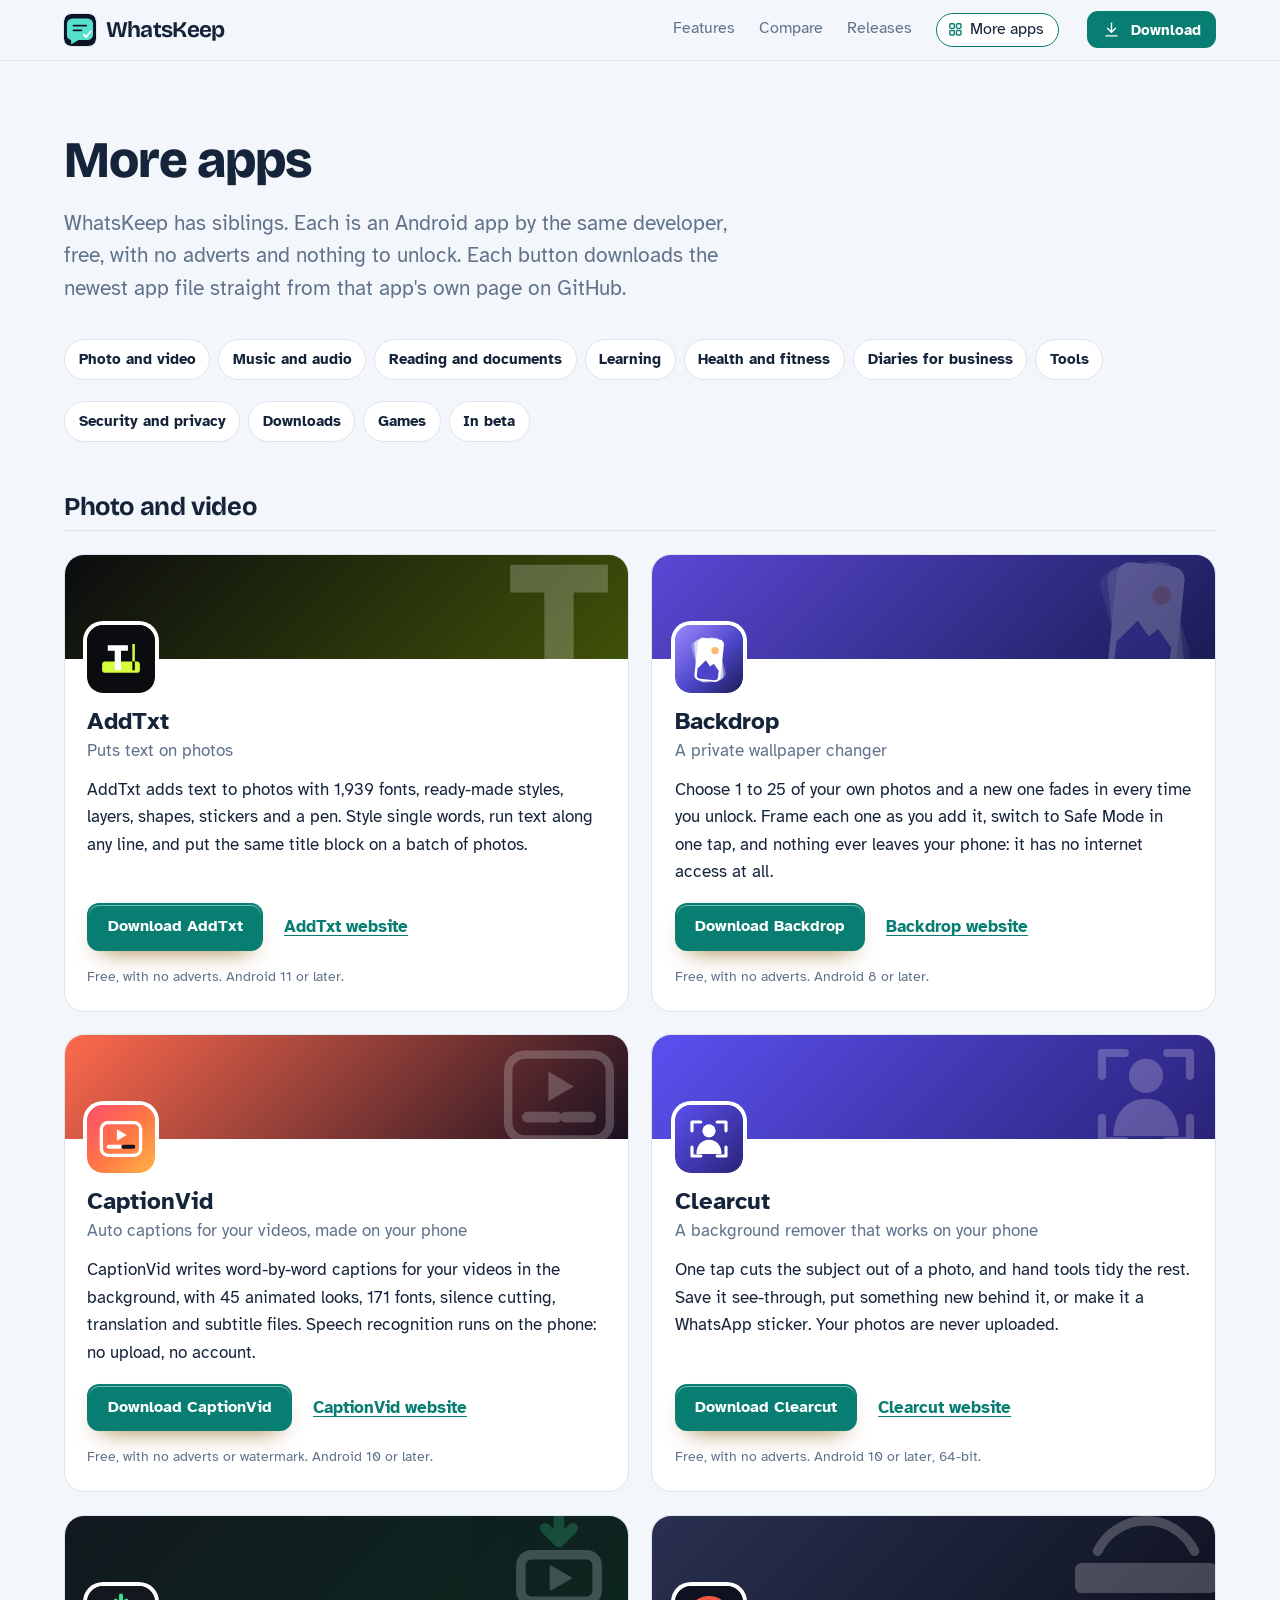
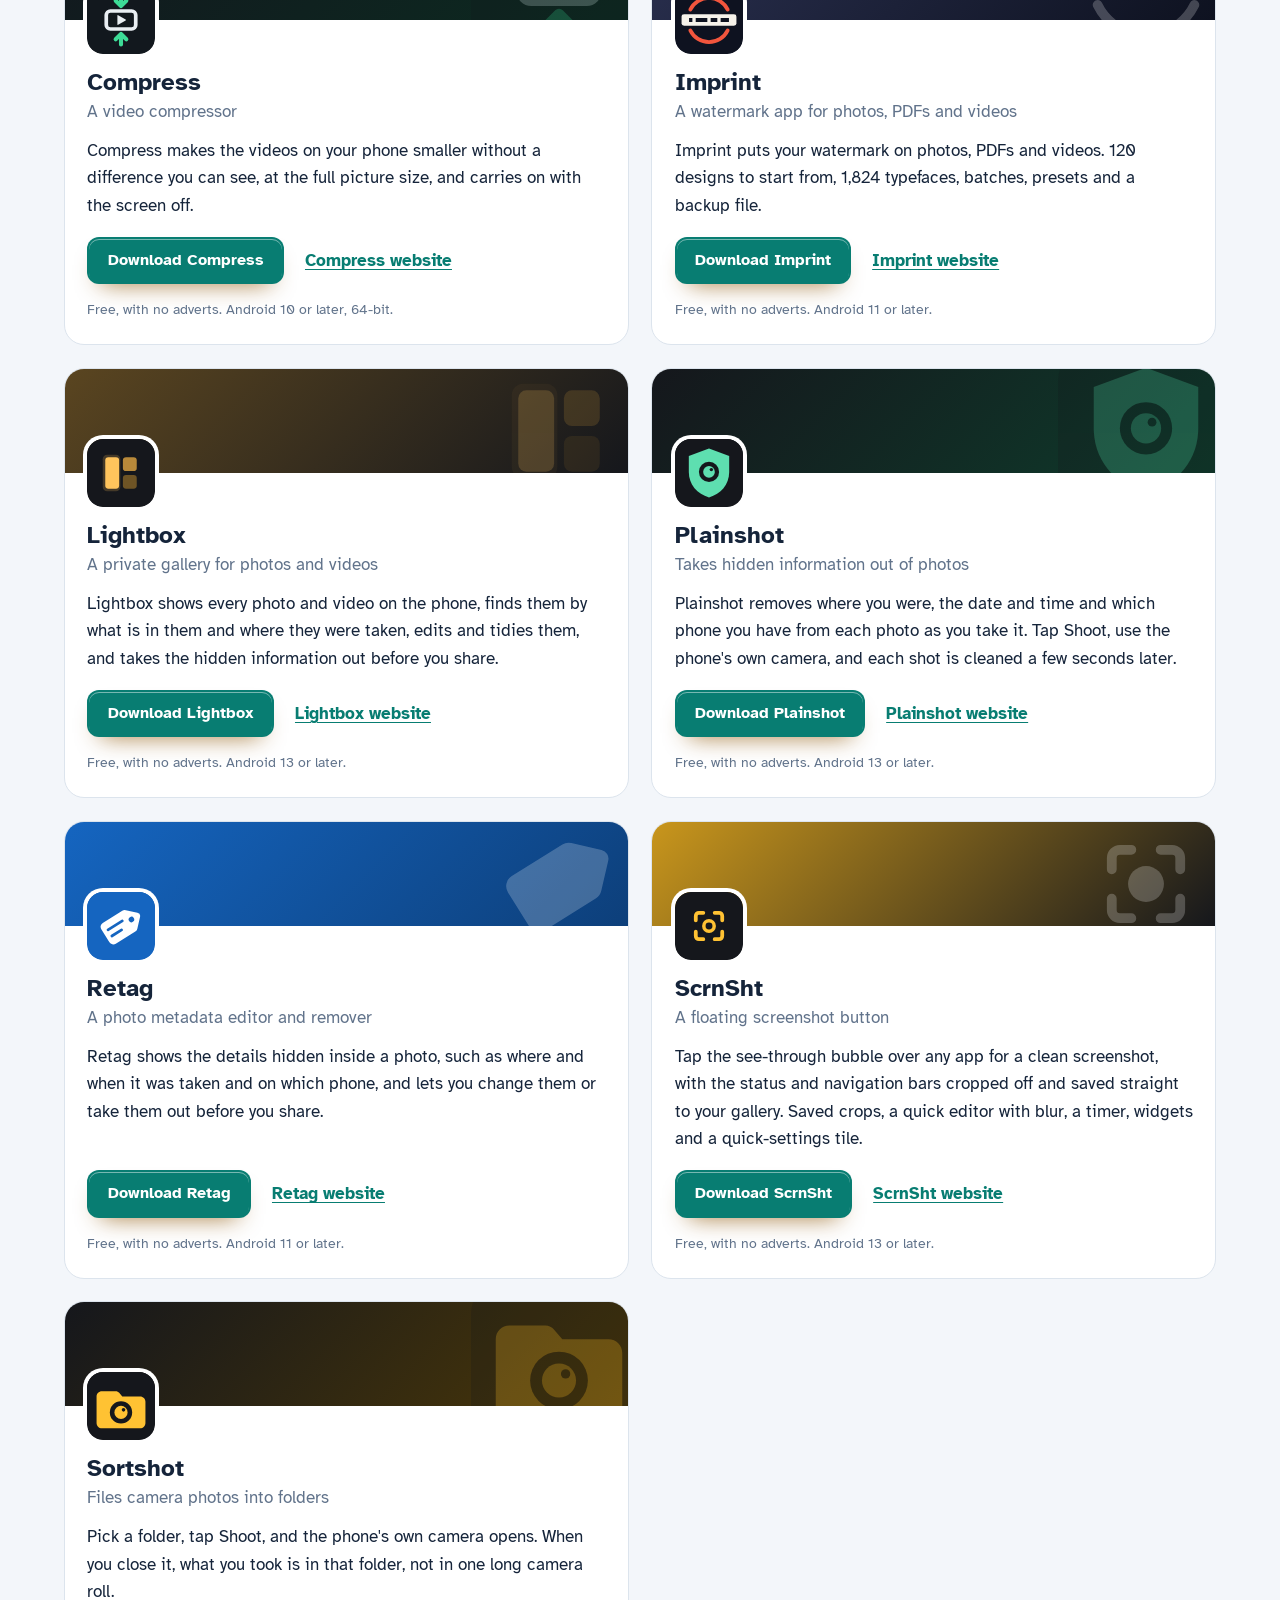
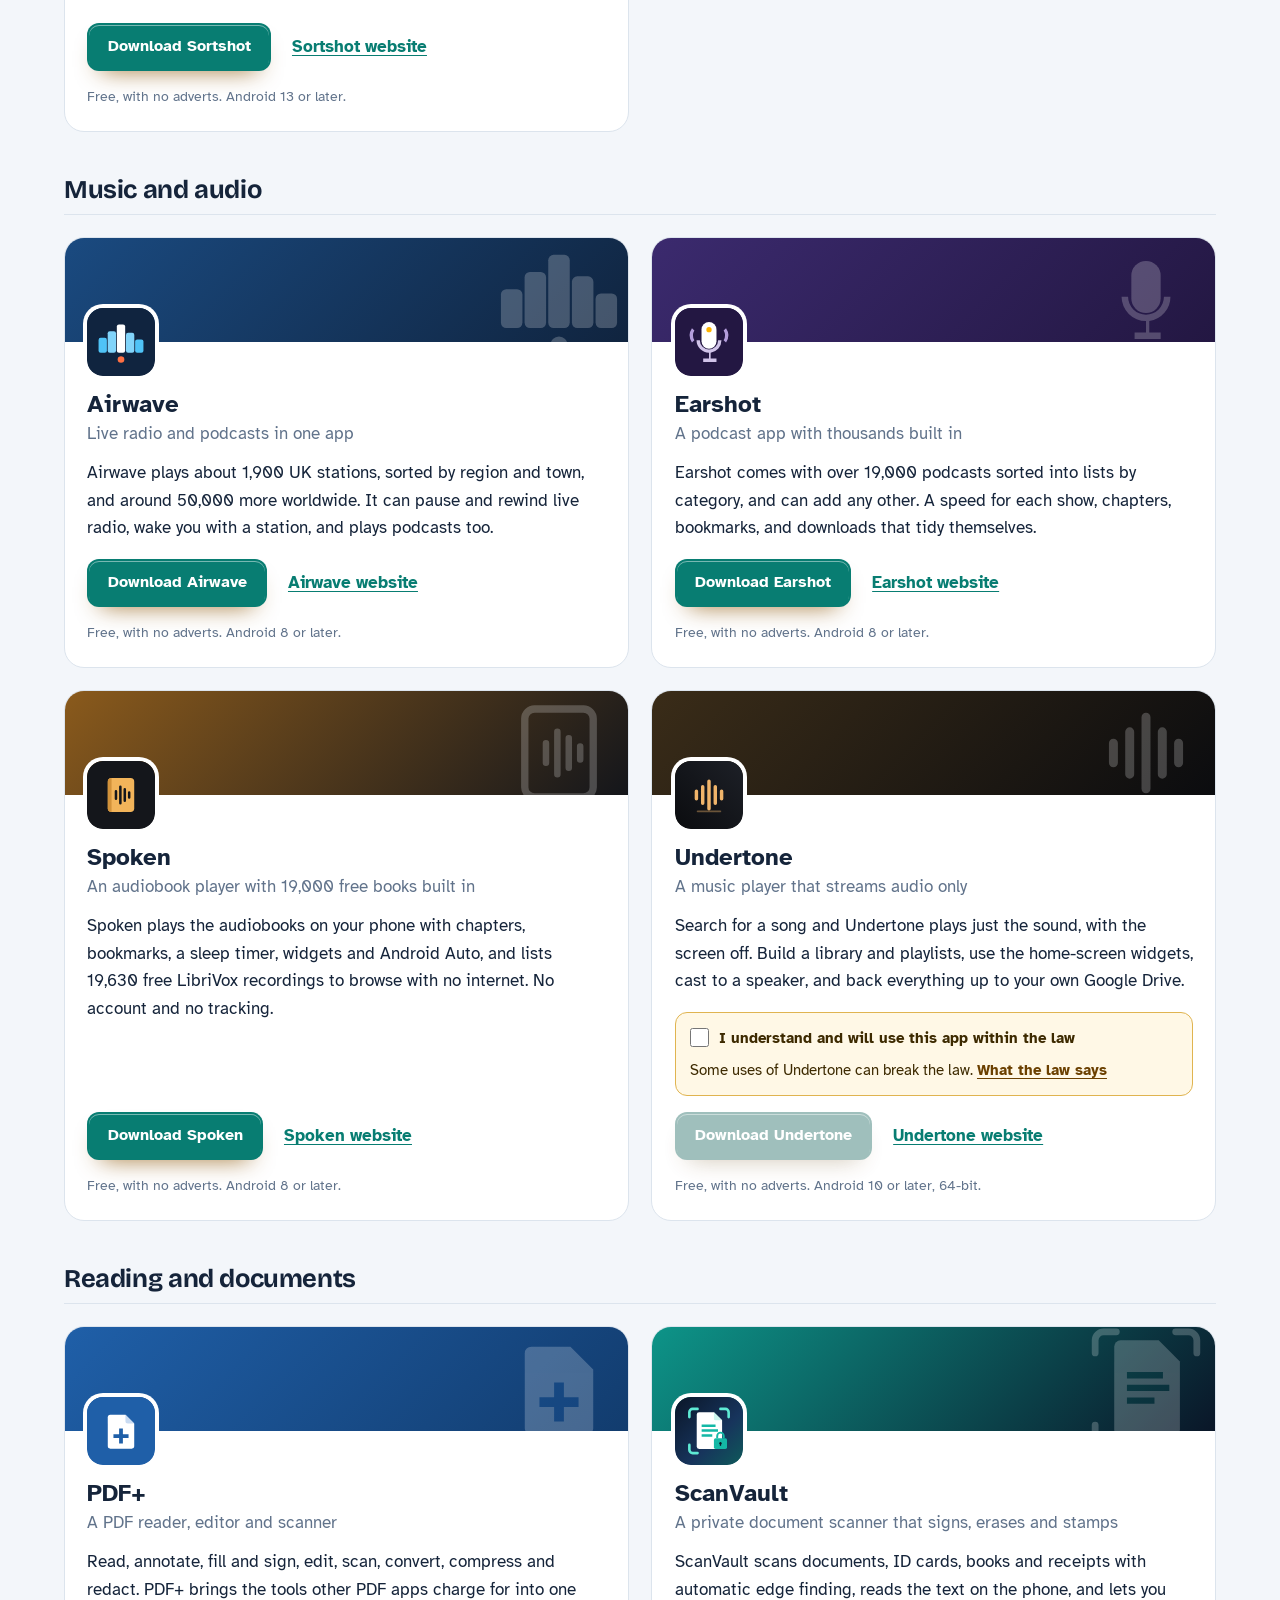
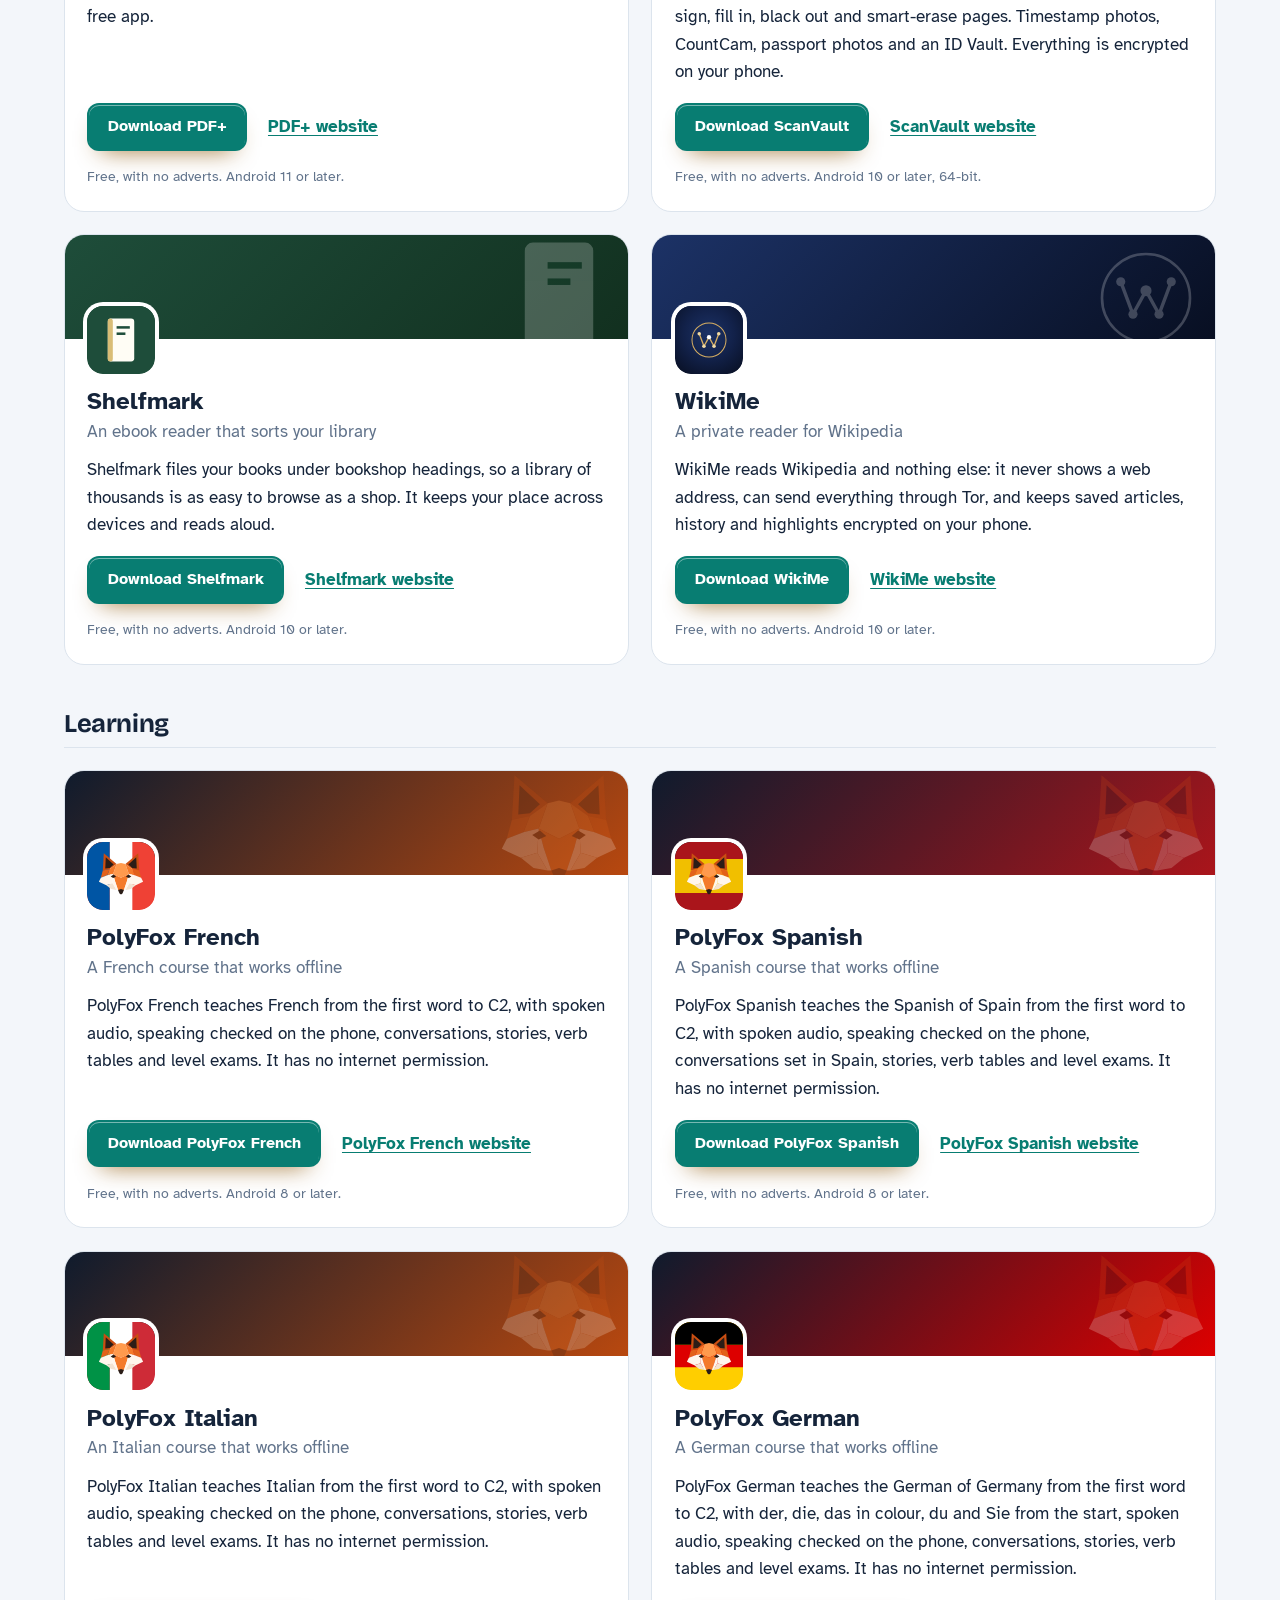
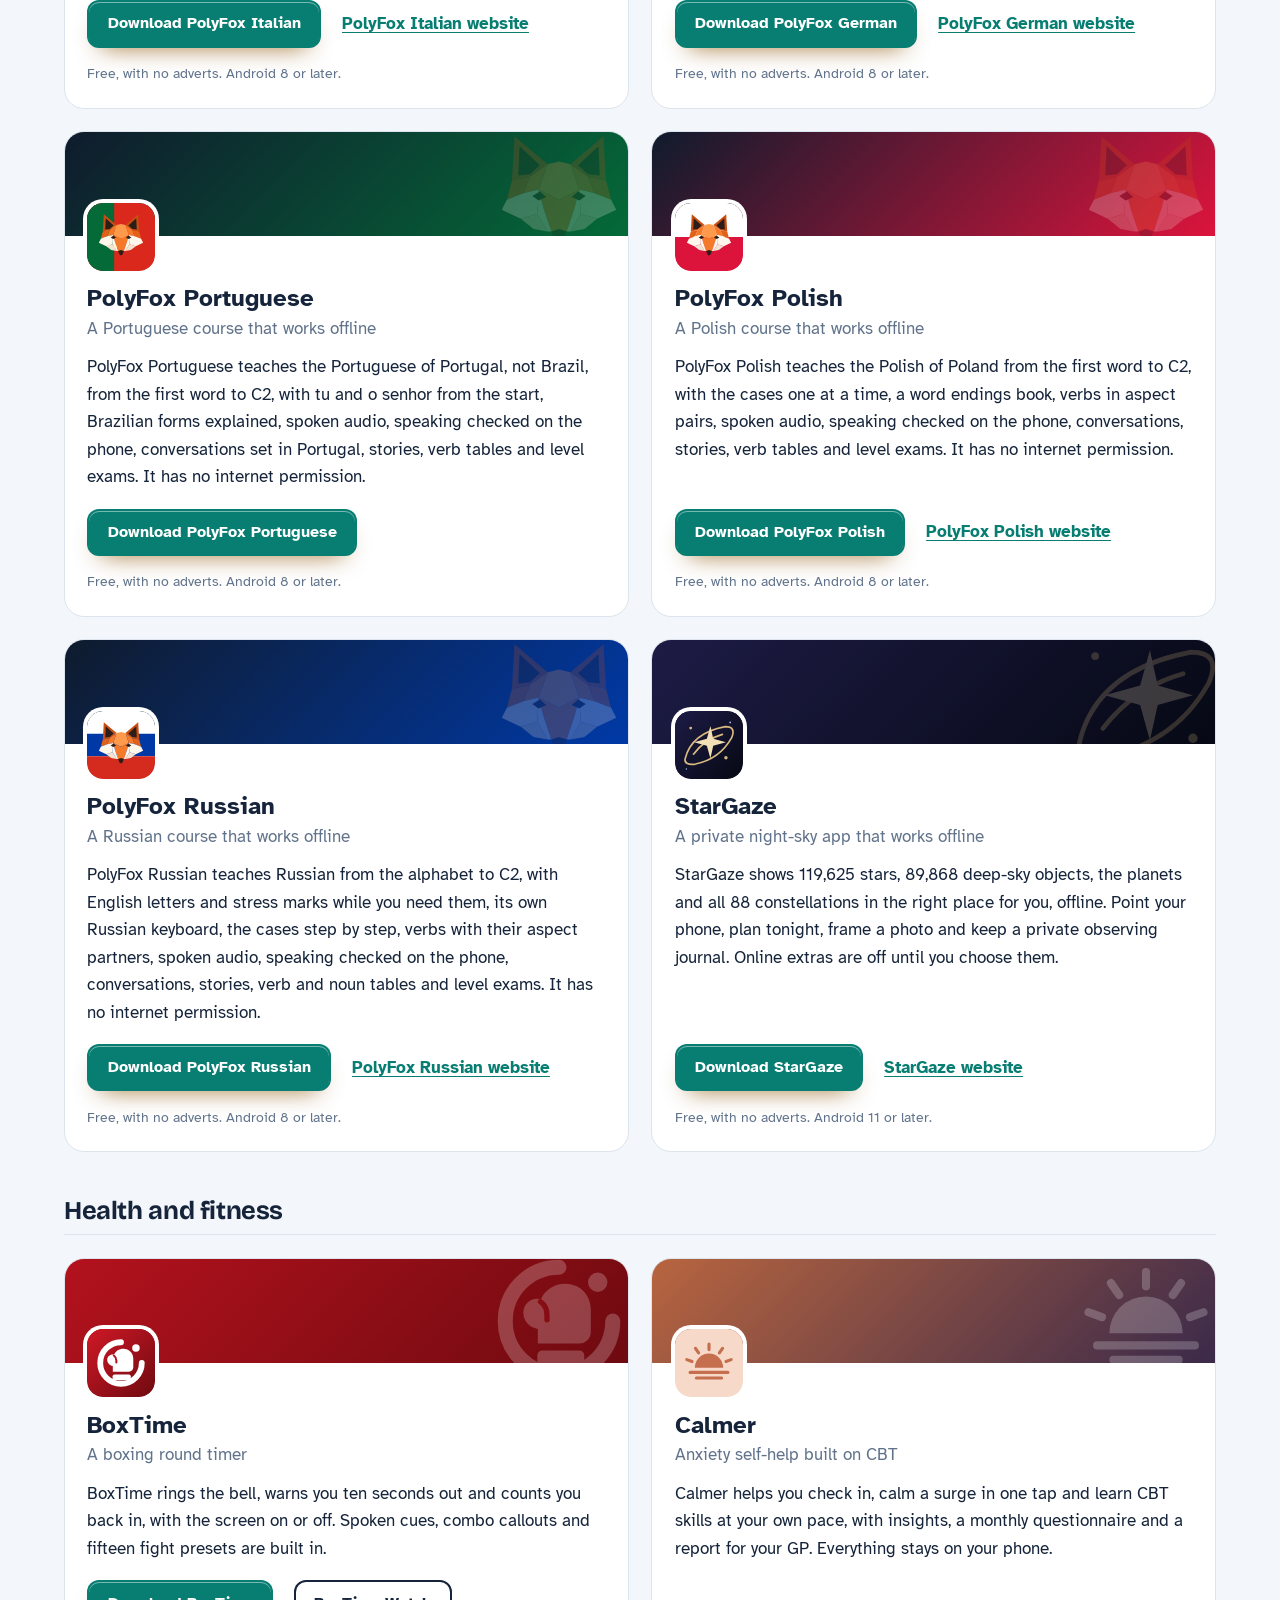
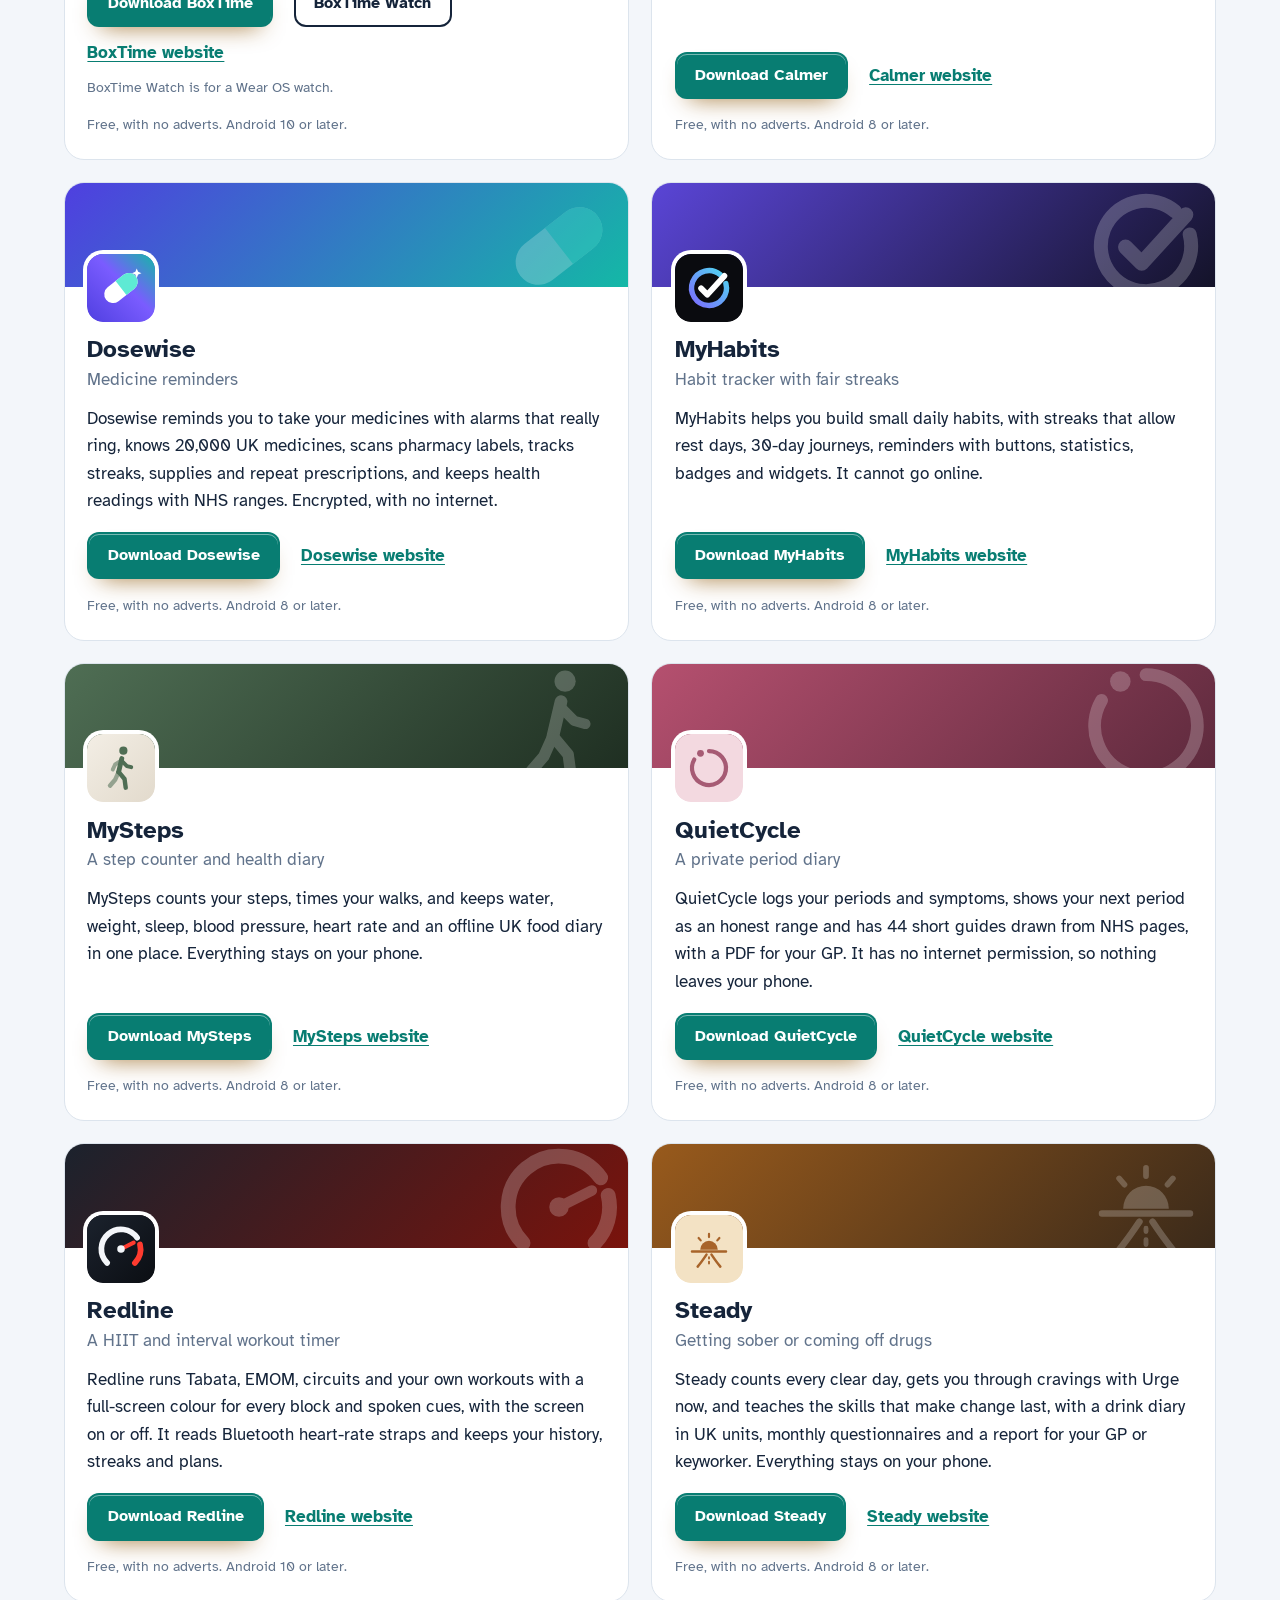
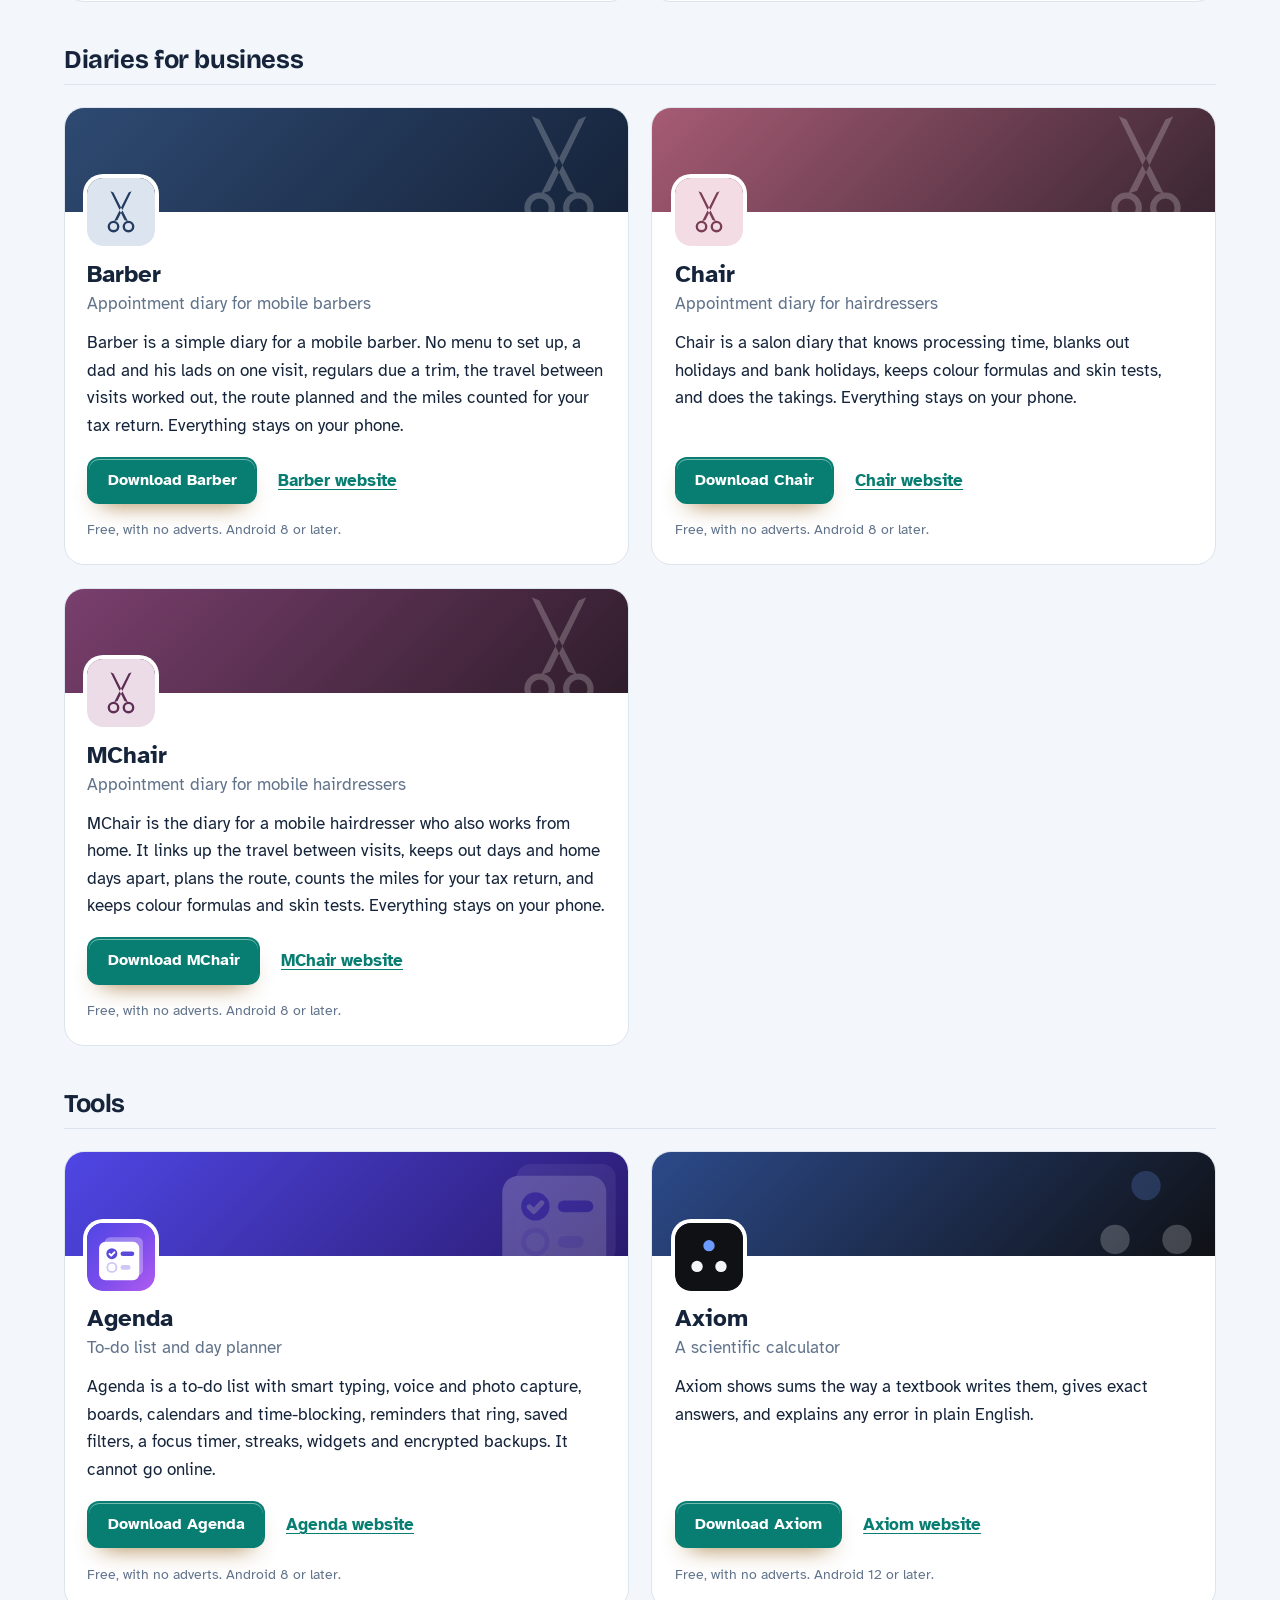
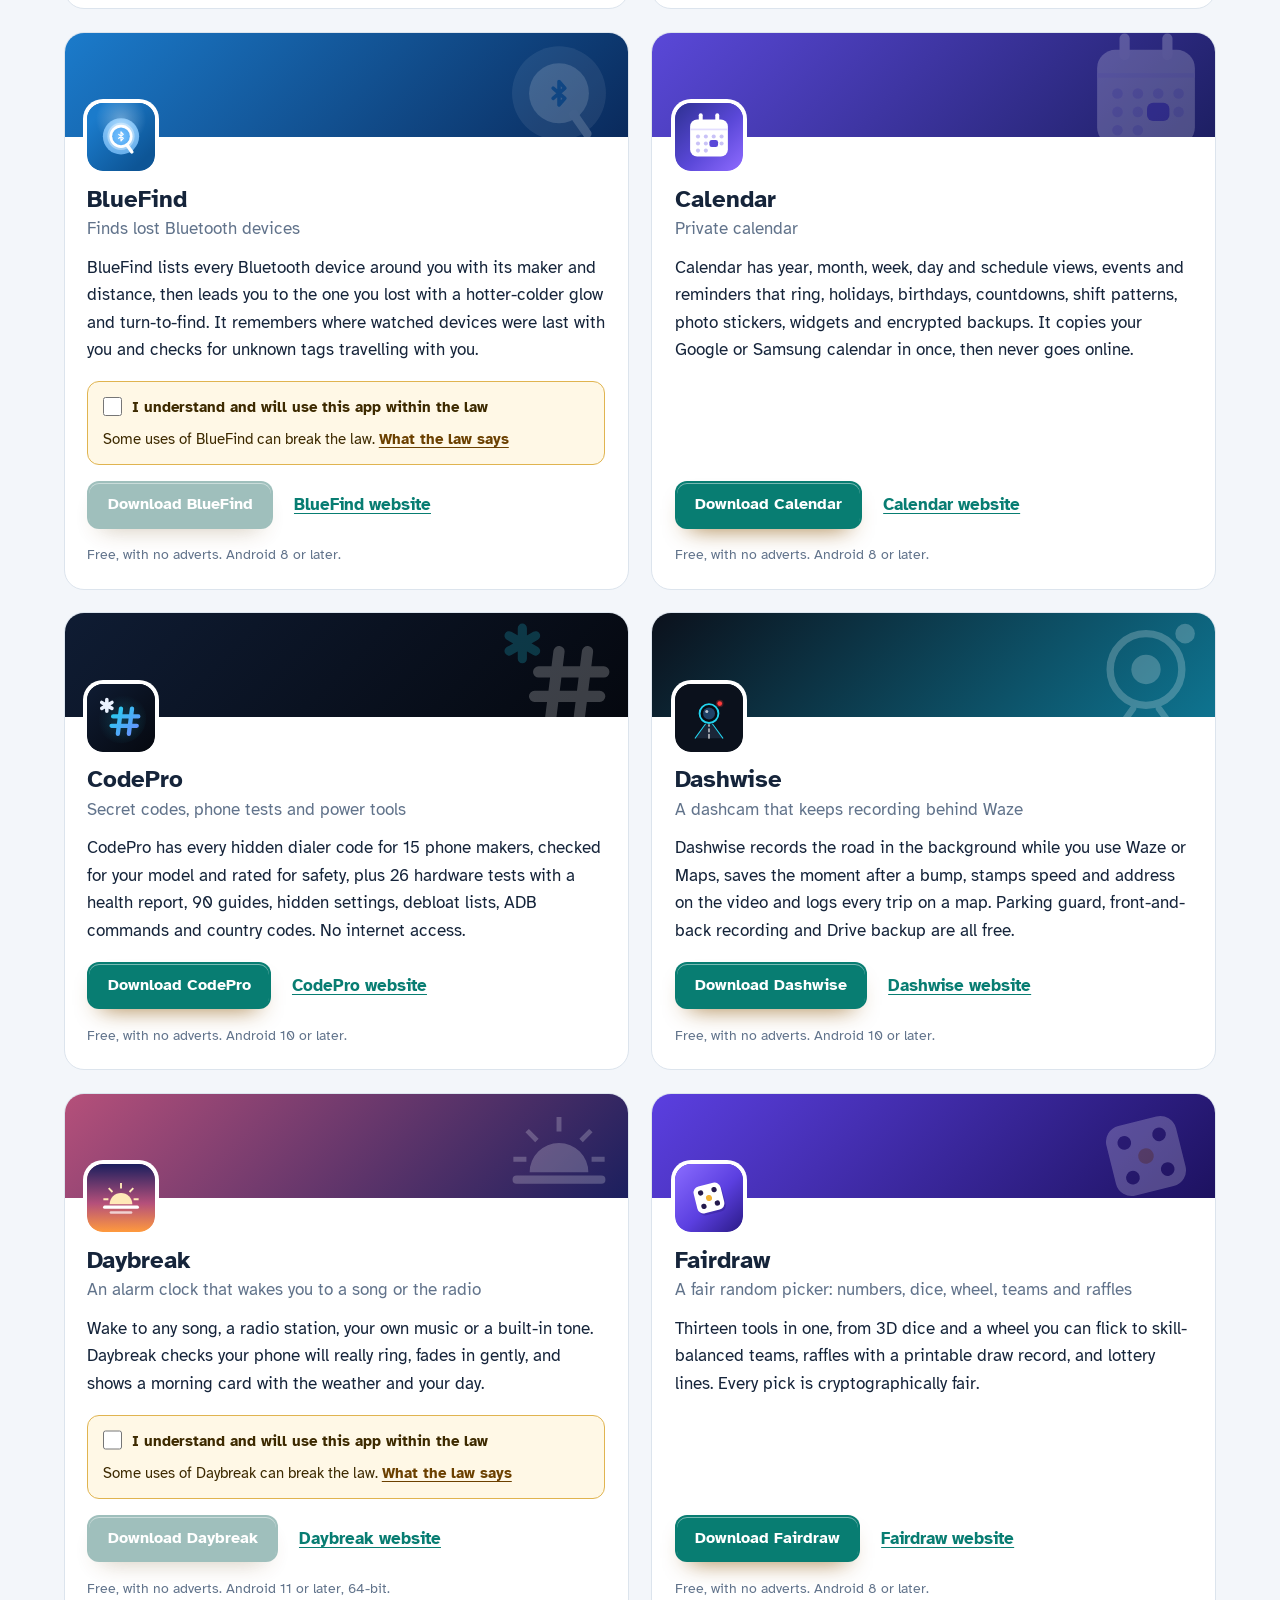
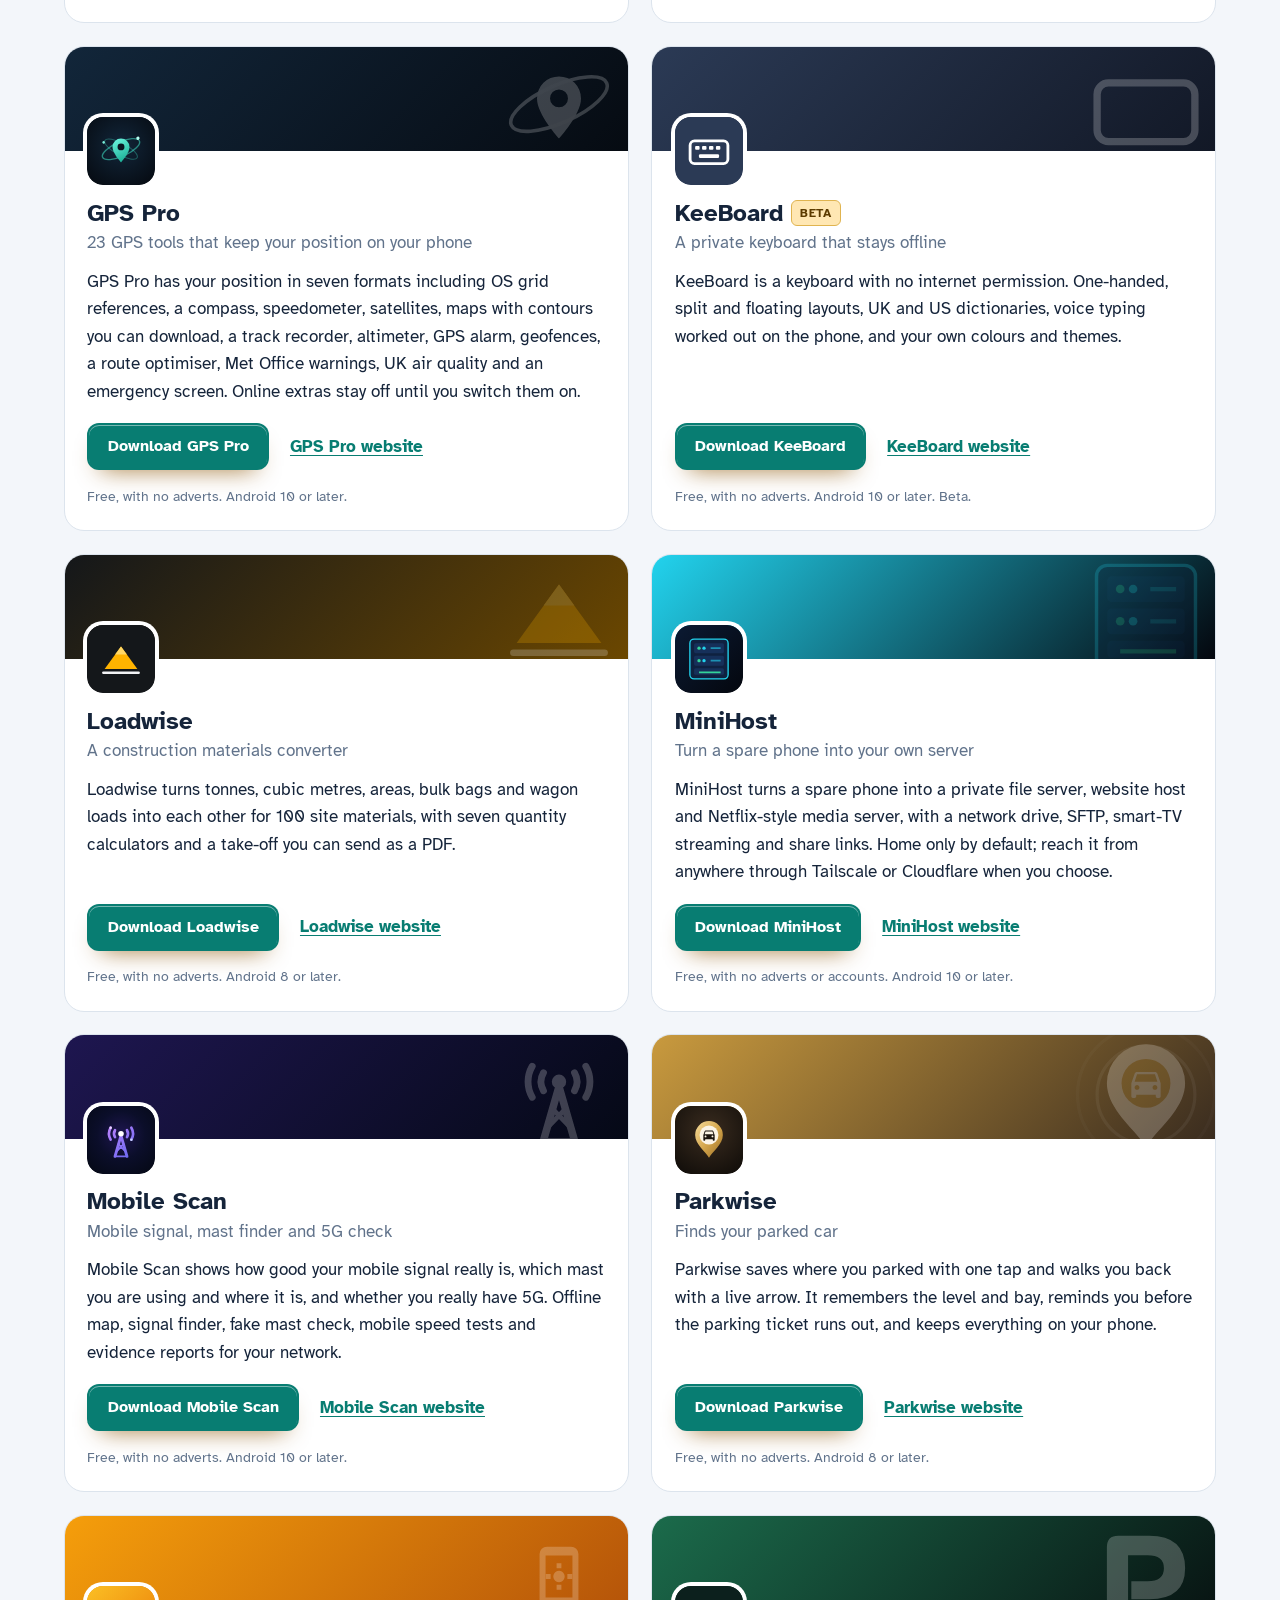
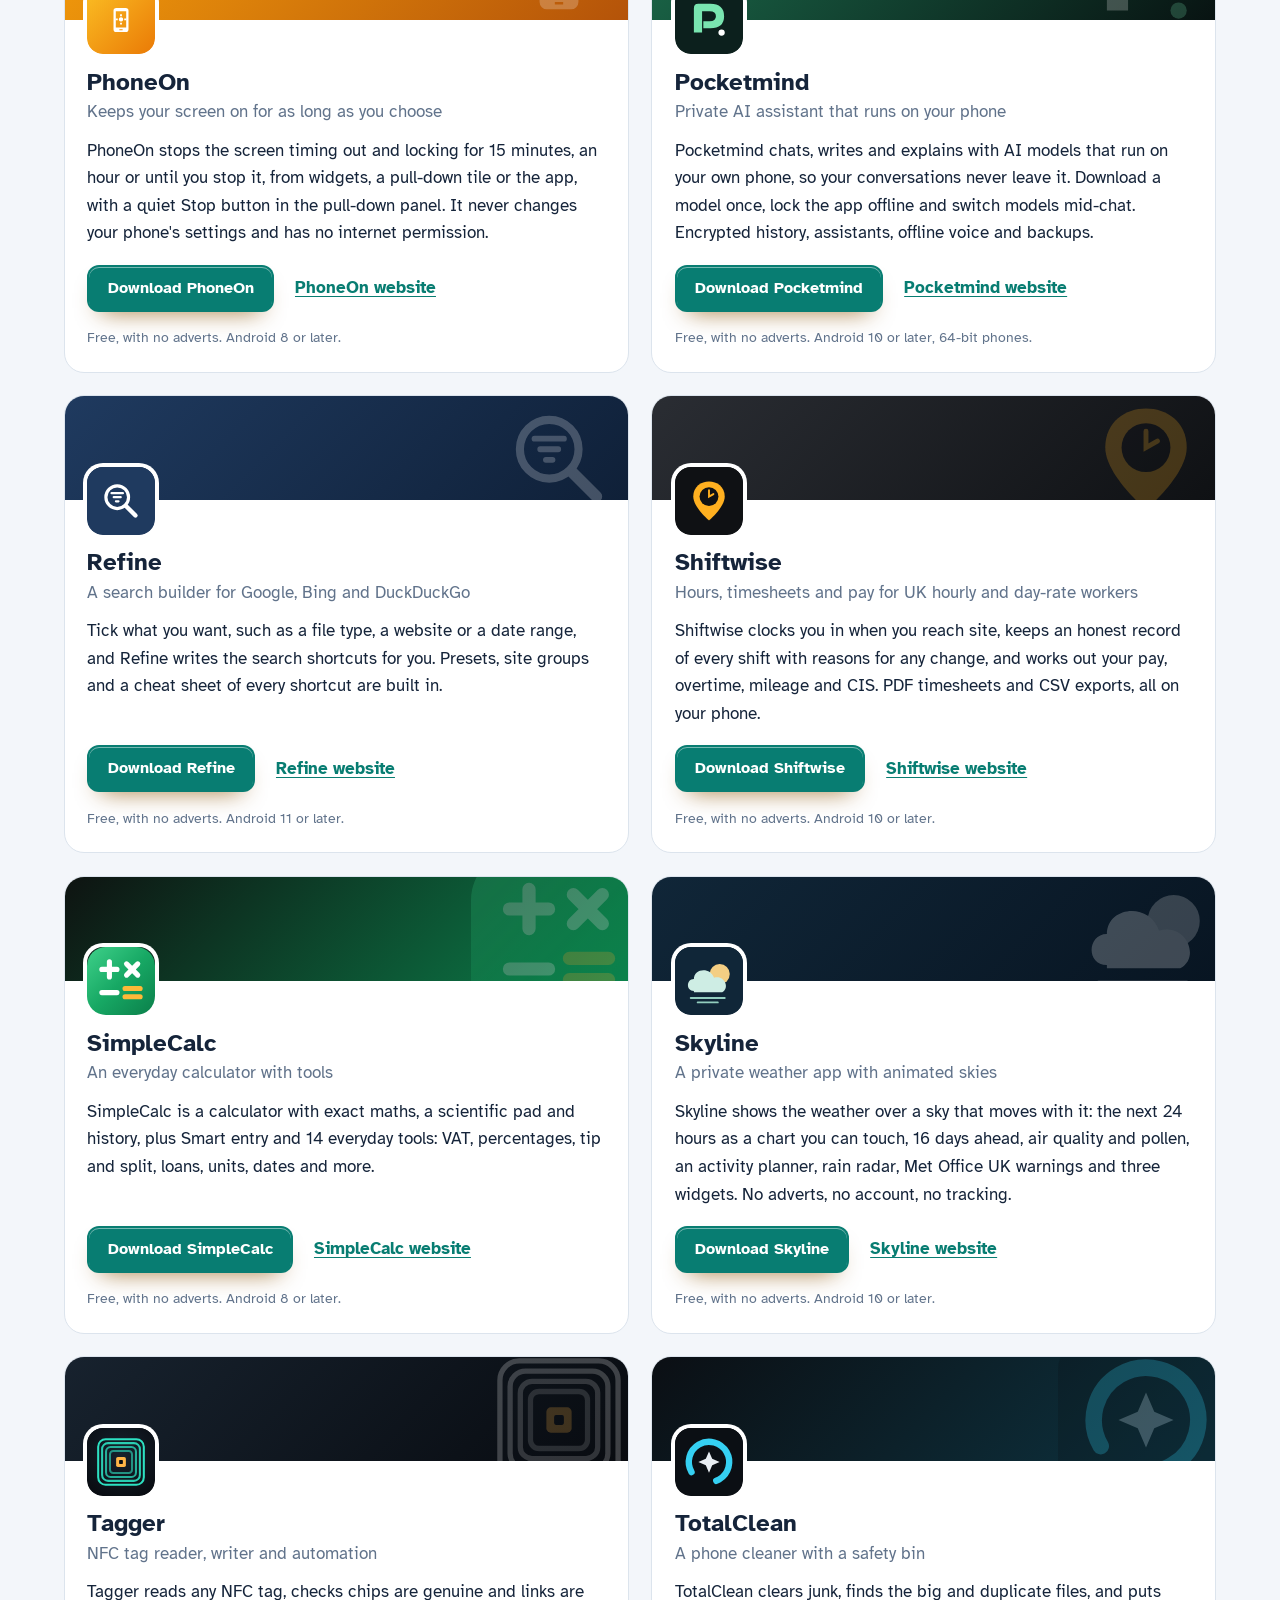
==== more-apps.html @ 5348f1ff "More apps: add MegaGen" ====
<!DOCTYPE html>
<html lang="en-GB">
<head>
<meta charset="utf-8">
<meta name="viewport" content="width=device-width, initial-scale=1">
<title>More free Android apps from the maker of WhatsKeep</title>
<meta name="description" content="All 92 free Android apps from the maker of WhatsKeep, in one list by category, each with its download and a link to its website.">
<meta name="author" content="Jonathan Jackson">
<link rel="canonical" href="https://customgpter.github.io/whatskeep/more-apps.html">
<meta name="theme-color" content="#f3f6fa" media="(prefers-color-scheme: light)">
<meta name="theme-color" content="#091423" media="(prefers-color-scheme: dark)">
<meta property="og:type" content="website">
<meta property="og:site_name" content="WhatsKeep">
<meta property="og:title" content="More free Android apps from the maker of WhatsKeep">
<meta property="og:description" content="All 92 free Android apps from the maker of WhatsKeep, in one list by category, each with its download and a link to its website.">
<meta property="og:url" content="https://customgpter.github.io/whatskeep/more-apps.html">
<meta property="og:image" content="https://customgpter.github.io/whatskeep/assets/og.png">
<meta property="og:image:width" content="1200">
<meta property="og:image:height" content="630">
<meta property="og:image:alt" content="WhatsKeep&#x27;s notifications screen: saved messages from WhatsApp and Gmail, with a saved picture">
<meta property="og:locale" content="en_GB">
<meta name="twitter:card" content="summary_large_image">
<link rel="icon" href="./assets/favicon.svg" type="image/svg+xml">
<link rel="apple-touch-icon" href="./assets/apple-touch-icon.png">
<link rel="preload" href="./assets/fonts/bricolage-grotesque-latin.woff2" as="font" type="font/woff2" crossorigin>
<link rel="preload" href="./assets/fonts/atkinson-hyperlegible-latin-400-normal.woff2" as="font" type="font/woff2" crossorigin>
<link rel="stylesheet" href="./assets/site.css?v=1">
<link rel="stylesheet" href="./assets/house.css?v=1">
<script type="application/ld+json">{"@context":"https://schema.org","@type":"ItemList","name":"Apps from the maker of WhatsKeep","url":"https://customgpter.github.io/whatskeep/more-apps.html","itemListElement":[{"@type":"ListItem","position":1,"name":"AddTxt","url":"https://customgpter.github.io/addtxt/"},{"@type":"ListItem","position":2,"name":"Backdrop","url":"https://customgpter.github.io/backdrop/"},{"@type":"ListItem","position":3,"name":"CaptionVid","url":"https://customgpter.github.io/captionvid/"},{"@type":"ListItem","position":4,"name":"Clearcut","url":"https://customgpter.github.io/clearcut/"},{"@type":"ListItem","position":5,"name":"Compress","url":"https://customgpter.github.io/compress/"},{"@type":"ListItem","position":6,"name":"Imprint","url":"https://customgpter.github.io/imprint/"},{"@type":"ListItem","position":7,"name":"Lightbox","url":"https://customgpter.github.io/lightbox/"},{"@type":"ListItem","position":8,"name":"Plainshot","url":"https://customgpter.github.io/plainshot/"},{"@type":"ListItem","position":9,"name":"Retag","url":"https://customgpter.github.io/retag/"},{"@type":"ListItem","position":10,"name":"ScrnSht","url":"https://customgpter.github.io/scrnsht/"},{"@type":"ListItem","position":11,"name":"Sortshot","url":"https://customgpter.github.io/sortshot/"},{"@type":"ListItem","position":12,"name":"Airwave","url":"https://customgpter.github.io/airwave/"},{"@type":"ListItem","position":13,"name":"Earshot","url":"https://customgpter.github.io/earshot/"},{"@type":"ListItem","position":14,"name":"Spoken","url":"https://customgpter.github.io/spoken/"},{"@type":"ListItem","position":15,"name":"Undertone","url":"https://customgpter.github.io/undertone/"},{"@type":"ListItem","position":16,"name":"PDF+","url":"https://customgpter.github.io/pdfplus/"},{"@type":"ListItem","position":17,"name":"ScanVault","url":"https://customgpter.github.io/scanvault/"},{"@type":"ListItem","position":18,"name":"Shelfmark","url":"https://customgpter.github.io/shelfmark/"},{"@type":"ListItem","position":19,"name":"WikiMe","url":"https://customgpter.github.io/wikime/"},{"@type":"ListItem","position":20,"name":"PolyFox French","url":"https://customgpter.github.io/polyfox/"},{"@type":"ListItem","position":21,"name":"PolyFox German","url":"https://customgpter.github.io/polyfox-german/"},{"@type":"ListItem","position":22,"name":"PolyFox Polish","url":"https://customgpter.github.io/polyfox-polish/"},{"@type":"ListItem","position":23,"name":"PolyFox Russian","url":"https://customgpter.github.io/polyfox-russian/"},{"@type":"ListItem","position":24,"name":"StarGaze","url":"https://customgpter.github.io/stargaze/"},{"@type":"ListItem","position":25,"name":"BoxTime","url":"https://customgpter.github.io/boxtime/"},{"@type":"ListItem","position":26,"name":"Calmer","url":"https://customgpter.github.io/calmer/"},{"@type":"ListItem","position":27,"name":"Dosewise","url":"https://customgpter.github.io/dosewise/"},{"@type":"ListItem","position":28,"name":"MyHabits","url":"https://customgpter.github.io/myhabits/"},{"@type":"ListItem","position":29,"name":"MySteps","url":"https://customgpter.github.io/mysteps/"},{"@type":"ListItem","position":30,"name":"QuietCycle","url":"https://customgpter.github.io/quietcycle/"},{"@type":"ListItem","position":31,"name":"Redline","url":"https://customgpter.github.io/redline/"},{"@type":"ListItem","position":32,"name":"Steady","url":"https://customgpter.github.io/steady/"},{"@type":"ListItem","position":33,"name":"Barber","url":"https://customgpter.github.io/barber/"},{"@type":"ListItem","position":34,"name":"Chair","url":"https://customgpter.github.io/chair/"},{"@type":"ListItem","position":35,"name":"MChair","url":"https://customgpter.github.io/mchair/"},{"@type":"ListItem","position":36,"name":"Agenda","url":"https://customgpter.github.io/agenda/"},{"@type":"ListItem","position":37,"name":"Axiom","url":"https://customgpter.github.io/axiom/"},{"@type":"ListItem","position":38,"name":"BlueFind","url":"https://customgpter.github.io/bluefind/"},{"@type":"ListItem","position":39,"name":"Calendar","url":"https://customgpter.github.io/calendar/"},{"@type":"ListItem","position":40,"name":"CodePro","url":"https://customgpter.github.io/codepro/"},{"@type":"ListItem","position":41,"name":"Dashwise","url":"https://customgpter.github.io/dashwise/"},{"@type":"ListItem","position":42,"name":"Daybreak","url":"https://customgpter.github.io/daybreak/"},{"@type":"ListItem","position":43,"name":"Fairdraw","url":"https://customgpter.github.io/fairdraw/"},{"@type":"ListItem","position":44,"name":"GPS Pro","url":"https://customgpter.github.io/gpspro/"},{"@type":"ListItem","position":45,"name":"KeeBoard","url":"https://customgpter.github.io/keeboard/"},{"@type":"ListItem","position":46,"name":"Loadwise","url":"https://customgpter.github.io/loadwise/"},{"@type":"ListItem","position":47,"name":"MiniHost","url":"https://customgpter.github.io/minihost/"},{"@type":"ListItem","position":48,"name":"Mobile Scan","url":"https://customgpter.github.io/mobilescan/"},{"@type":"ListItem","position":49,"name":"Parkwise","url":"https://customgpter.github.io/parkwise/"},{"@type":"ListItem","position":50,"name":"Pocketmind","url":"https://customgpter.github.io/pocketmind/"},{"@type":"ListItem","position":51,"name":"Refine","url":"https://customgpter.github.io/refine/"},{"@type":"ListItem","position":52,"name":"Shiftwise","url":"https://customgpter.github.io/shiftwise/"},{"@type":"ListItem","position":53,"name":"SimpleCalc","url":"https://customgpter.github.io/simplecalc/"},{"@type":"ListItem","position":54,"name":"Skyline","url":"https://customgpter.github.io/skyline/"},{"@type":"ListItem","position":55,"name":"Tagger","url":"https://customgpter.github.io/tagger/"},{"@type":"ListItem","position":56,"name":"TotalClean","url":"https://customgpter.github.io/totalclean/"},{"@type":"ListItem","position":57,"name":"TVLink","url":"https://customgpter.github.io/tvlink/"},{"@type":"ListItem","position":58,"name":"Unbox","url":"https://customgpter.github.io/unbox/"},{"@type":"ListItem","position":59,"name":"WhatsKeep","url":"https://customgpter.github.io/whatskeep/"},{"@type":"ListItem","position":60,"name":"WiFi Scan","url":"https://customgpter.github.io/wifiscan/"},{"@type":"ListItem","position":61,"name":"Auditly","url":"https://customgpter.github.io/auditly/"},{"@type":"ListItem","position":62,"name":"Backchannel","url":"https://customgpter.github.io/backchannel/"},{"@type":"ListItem","position":63,"name":"ENotes","url":"https://customgpter.github.io/enotes/"},{"@type":"ListItem","position":64,"name":"FindMe","url":"https://customgpter.github.io/findme/"},{"@type":"ListItem","position":65,"name":"iLock","url":"https://customgpter.github.io/ilock/"},{"@type":"ListItem","position":66,"name":"ImSafe","url":"https://customgpter.github.io/imsafe/"},{"@type":"ListItem","position":67,"name":"IShred","url":"https://customgpter.github.io/ishred/"},{"@type":"ListItem","position":68,"name":"LockBox","url":"https://customgpter.github.io/lockbox/"},{"@type":"ListItem","position":69,"name":"PassVault","url":"https://customgpter.github.io/passvault/"},{"@type":"ListItem","position":70,"name":"SpyFind","url":"https://customgpter.github.io/spyfind/"},{"@type":"ListItem","position":71,"name":"TextWipe","url":"https://customgpter.github.io/textwipe/"},{"@type":"ListItem","position":72,"name":"Tracewire","url":"https://customgpter.github.io/tracewire/"},{"@type":"ListItem","position":73,"name":"Vigil","url":"https://customgpter.github.io/vigil/"},{"@type":"ListItem","position":74,"name":"Grab","url":"https://customgpter.github.io/grab/"},{"@type":"ListItem","position":75,"name":"Swarm","url":"https://customgpter.github.io/swarm/"},{"@type":"ListItem","position":76,"name":"Plane Games","url":"https://customgpter.github.io/plane-games/"},{"@type":"ListItem","position":77,"name":"Ninefold","url":"https://customgpter.github.io/ninefold/"},{"@type":"ListItem","position":78,"name":"Cubewise","url":"https://customgpter.github.io/cubewise/"},{"@type":"ListItem","position":79,"name":"Tilewise","url":"https://customgpter.github.io/tilewise/"},{"@type":"ListItem","position":80,"name":"Letterwise","url":"https://customgpter.github.io/letterwise/"},{"@type":"ListItem","position":81,"name":"Kingside","url":"https://customgpter.github.io/kingside/"},{"@type":"ListItem","position":82,"name":"Deckhand","url":"https://customgpter.github.io/deckhand/"},{"@type":"ListItem","position":83,"name":"SNESForge","url":"https://customgpter.github.io/snesforge/"},{"@type":"ListItem","position":84,"name":"Fame Boy","url":"https://customgpter.github.io/fameboy/"},{"@type":"ListItem","position":85,"name":"PSPPro","url":"https://customgpter.github.io/psppro/"},{"@type":"ListItem","position":86,"name":"MegaGen","url":"https://customgpter.github.io/megagen/"},{"@type":"ListItem","position":87,"name":"QVR","url":"https://customgpter.github.io/qvr/"},{"@type":"ListItem","position":88,"name":"QVR Watch","url":"https://customgpter.github.io/qvr-watch/"},{"@type":"ListItem","position":89,"name":"QVRLite","url":"https://customgpter.github.io/qvrlite/"},{"@type":"ListItem","position":90,"name":"Onionz","url":"https://customgpter.github.io/onionz/"},{"@type":"ListItem","position":91,"name":"OnionzWeb","url":"https://customgpter.github.io/onionzweb/"}]}</script>
<link rel="stylesheet" href="./assets/apps-list.css?v=1">
<script src="./assets/apps-list.js?v=1" defer></script>
</head>
<body>
<a class="skip" href="#main">Skip to content</a>
<header class="masthead">
<div class="wrap">
<a class="brand" href="./" aria-label="WhatsKeep home"><svg viewBox="0 0 108 108" aria-hidden="true"><rect width="108" height="108" rx="24" fill="#0A1424"/><path fill="#57E1CD" d="M29 15h50a19 19 0 0 1 19 19v35a19 19 0 0 1-19 19H49l-25 15V88a19 19 0 0 1-14-19V34a19 19 0 0 1 19-19Z"/><rect x="29" y="36" width="49" height="6" rx="3" fill="#0A1424"/><rect x="29" y="52" width="33" height="6" rx="3" fill="#0A1424"/><path fill="none" stroke="#FFF" stroke-width="6" stroke-linecap="round" stroke-linejoin="round" d="m67 70 8 8 15-19"/></svg><span>WhatsKeep</span></a>
<nav aria-label="Main"><ul><li><a href="./#features">Features</a></li><li><a href="./compare.html">Compare</a></li><li><a href="./releases.html">Releases</a></li><li><a class="more-apps" href="./more-apps.html" aria-current="page"><svg class="ico" viewBox="0 0 24 24" aria-hidden="true"><rect x="4" y="4" width="6.5" height="6.5" rx="1.6"/><rect x="13.5" y="4" width="6.5" height="6.5" rx="1.6"/><rect x="4" y="13.5" width="6.5" height="6.5" rx="1.6"/><rect x="13.5" y="13.5" width="6.5" height="6.5" rx="1.6"/></svg>More apps</a></li></ul></nav>
<a class="button small" href="./#download"><svg class="ico" viewBox="0 0 24 24" aria-hidden="true"><path d="M12 4v11"/><path d="M7 10.5l5 5 5-5"/><path d="M5 20h14"/></svg>Download</a>
</div>
</header>
<main id="main" class="doc">
<div class="wrap">
<div class="measure">
<h1>More apps</h1>
<p class="lede">WhatsKeep has siblings. Each is an Android app by the same developer, free, with no adverts and nothing to unlock. Each button downloads the newest app file straight from that app's own page on GitHub.</p>
</div>
<!-- apps:start -->
<nav class="mapps-jump" aria-label="App groups"><ul><li><a href="#apps-photo">Photo and video</a></li><li><a href="#apps-audio">Music and audio</a></li><li><a href="#apps-reading">Reading and documents</a></li><li><a href="#apps-learning">Learning</a></li><li><a href="#apps-health">Health and fitness</a></li><li><a href="#apps-diaries">Diaries for business</a></li><li><a href="#apps-tools">Tools</a></li><li><a href="#apps-security">Security and privacy</a></li><li><a href="#apps-downloads">Downloads</a></li><li><a href="#apps-games">Games</a></li><li><a href="#apps-testing">In beta</a></li></ul></nav>
<div class="mapps-group" role="group" aria-labelledby="apps-photo"><h2 class="mapps-cat" id="apps-photo">Photo and video</h2>
<ul class="mapps"><li class="mapp" style="--b:#0b0c0f;--b2:#3f5208"><div class="mapp-cover" aria-hidden="true"><svg viewBox="0 0 108 108"><path fill="#fff" d="M24 22h60v17H63v49H45V39H24z"/></svg></div><div class="mapp-body"><svg class="mapp-icon" viewBox="0 0 108 108" aria-hidden="true"><rect width="108" height="108" rx="24" fill="#0b0c0f"/><path fill="#d4ff3a" d="M29 58h50a5 5 0 0 1 5 5v8a5 5 0 0 1-5 5H29a5 5 0 0 1-5-5v-8a5 5 0 0 1 5-5z"/><path fill="#fff" d="M33 32h32v9H54v31H44V41H33z"/><path fill="#d4ff3a" d="M72 30h4v28h-4z"/><path fill="#0b0c0f" d="M72 58h4v14h-4z"/></svg><h3>AddTxt</h3><p class="mapp-kind">Puts text on photos</p><p class="mapp-say">AddTxt adds text to photos with 1,939 fonts, ready-made styles, layers, shapes, stickers and a pen. Style single words, run text along any line, and put the same title block on a batch of photos.</p><p class="mapp-go"><a class="button" href="https://github.com/CustomGPTer/addtxt/releases/latest/download/AddTxt.apk">Download AddTxt</a><a class="mapp-site" href="https://customgpter.github.io/addtxt/">AddTxt website</a></p><p class="mapp-needs">Free, with no adverts. Android 11 or later.</p></div></li>
<li class="mapp" style="--b:#5a48d6;--b2:#1a1c55"><div class="mapp-cover" aria-hidden="true"><svg viewBox="0 0 108 108"><g transform="translate(54 58) scale(1.3) translate(-54 -58)"><rect x="38" y="30" width="32" height="52" rx="6" fill="#fff" fill-opacity=".3" transform="rotate(-16 54 58)"/><rect x="38" y="30" width="32" height="52" rx="6" fill="#fff" fill-opacity=".6" transform="rotate(-6 54 58)"/><g transform="rotate(6 54 58)"><rect x="38" y="30" width="32" height="52" rx="6" fill="#fff"/><path d="M41 68l9-11 6 7 4-4 7 8v8a4 4 0 0 1-4 4H45a4 4 0 0 1-4-4z" fill="#4d45c9"/><circle cx="60" cy="44" r="4.5" fill="#FFB86B"/></g></g></svg></div><div class="mapp-body"><svg class="mapp-icon" viewBox="0 0 108 108" aria-hidden="true"><defs><linearGradient id="i-backdrop-mapp-cc" x1="0" y1="0" x2="1" y2="1"><stop offset="0" stop-color="#9c8bff"/><stop offset=".55" stop-color="#4d45c9"/><stop offset="1" stop-color="#1a1c55"/></linearGradient></defs><rect width="108" height="108" rx="24" fill="url(#i-backdrop-mapp-cc)"/><g transform="translate(54 58) scale(1.3) translate(-54 -58)"><rect x="38" y="30" width="32" height="52" rx="6" fill="#fff" fill-opacity=".3" transform="rotate(-16 54 58)"/><rect x="38" y="30" width="32" height="52" rx="6" fill="#fff" fill-opacity=".6" transform="rotate(-6 54 58)"/><g transform="rotate(6 54 58)"><rect x="38" y="30" width="32" height="52" rx="6" fill="#fff"/><path d="M41 68l9-11 6 7 4-4 7 8v8a4 4 0 0 1-4 4H45a4 4 0 0 1-4-4z" fill="#4d45c9"/><circle cx="60" cy="44" r="4.5" fill="#FFB86B"/></g></g></svg><h3>Backdrop</h3><p class="mapp-kind">A private wallpaper changer</p><p class="mapp-say">Choose 1 to 25 of your own photos and a new one fades in every time you unlock. Frame each one as you add it, switch to Safe Mode in one tap, and nothing ever leaves your phone: it has no internet access at all.</p><p class="mapp-go"><a class="button" href="https://github.com/CustomGPTer/backdrop/releases/latest/download/Backdrop.apk">Download Backdrop</a><a class="mapp-site" href="https://customgpter.github.io/backdrop/">Backdrop website</a></p><p class="mapp-needs">Free, with no adverts. Android 8 or later.</p></div></li>
<li class="mapp" style="--b:#ff6a4d;--b2:#1a1020"><div class="mapp-cover" aria-hidden="true"><svg viewBox="0 0 108 108"><g transform="translate(54 54) scale(1.3) translate(-54 -54)"><path d="M38,34 h32 a8,8 0 0 1 8,8 v24 a8,8 0 0 1 -8,8 h-32 a8,8 0 0 1 -8,-8 v-24 a8,8 0 0 1 8,-8 z" fill="none" stroke="#fff" stroke-width="4"/><path d="M49,42 L61,49 L49,56 Z" fill="#fff"/><path d="M39,61 h14 a2.5,2.5 0 0 1 0,5 h-14 a2.5,2.5 0 0 1 0,-5 z" fill="#fff"/><path d="M57,61 h12 a2.5,2.5 0 0 1 0,5 h-12 a2.5,2.5 0 0 1 0,-5 z" fill="#ffffff"/></g></svg></div><div class="mapp-body"><svg class="mapp-icon" viewBox="0 0 108 108" aria-hidden="true"><defs><linearGradient id="i-captionvid-cvbg" x1="0" y1="0" x2="1" y2="1"><stop offset="0" stop-color="#ff4d6d"/><stop offset=".55" stop-color="#ff7a45"/><stop offset="1" stop-color="#ffb547"/></linearGradient></defs><rect width="108" height="108" rx="24" fill="url(#i-captionvid-cvbg)"/><g transform="translate(54 54) scale(1.3) translate(-54 -54)"><path d="M38,34 h32 a8,8 0 0 1 8,8 v24 a8,8 0 0 1 -8,8 h-32 a8,8 0 0 1 -8,-8 v-24 a8,8 0 0 1 8,-8 z" fill="none" stroke="#fff" stroke-width="4"/><path d="M49,42 L61,49 L49,56 Z" fill="#fff"/><path d="M39,61 h14 a2.5,2.5 0 0 1 0,5 h-14 a2.5,2.5 0 0 1 0,-5 z" fill="#fff"/><path d="M57,61 h12 a2.5,2.5 0 0 1 0,5 h-12 a2.5,2.5 0 0 1 0,-5 z" fill="#1a1020"/></g></svg><h3>CaptionVid</h3><p class="mapp-kind">Auto captions for your videos, made on your phone</p><p class="mapp-say">CaptionVid writes word-by-word captions for your videos in the background, with 45 animated looks, 171 fonts, silence cutting, translation and subtitle files. Speech recognition runs on the phone: no upload, no account.</p><p class="mapp-go"><a class="button" href="https://github.com/CustomGPTer/captionvid/releases/latest/download/CaptionVid.apk">Download CaptionVid</a><a class="mapp-site" href="https://customgpter.github.io/captionvid/">CaptionVid website</a></p><p class="mapp-needs">Free, with no adverts or watermark. Android 10 or later.</p></div></li><li class="mapp" style="--b:#5b50f0;--b2:#2a2378"><div class="mapp-cover" aria-hidden="true"><svg viewBox="0 0 108 108"><circle cx="54" cy="41" r="10.5" fill="#fff"/><path d="M34 78c0-14.5 8.5-23 20-23s20 8.5 20 23z" fill="#fff"/><path d="M27 41V27h14M67 27h14v14M27 67v14h14M67 81h14V67" fill="none" stroke="#fff" stroke-width="5" stroke-linecap="round" stroke-linejoin="round"/></svg></div><div class="mapp-body"><svg class="mapp-icon" viewBox="0 0 108 108" aria-hidden="true"><defs><linearGradient id="i-clearcut-mapp-cc" x1="0" y1="0" x2="1" y2="1"><stop offset="0" stop-color="#5b50f0"/><stop offset="1" stop-color="#2a2378"/></linearGradient></defs><rect width="108" height="108" rx="24" fill="url(#i-clearcut-mapp-cc)"/><circle cx="54" cy="41" r="10.5" fill="#fff"/><path d="M34 78c0-14.5 8.5-23 20-23s20 8.5 20 23z" fill="#fff"/><path d="M27 41V27h14M67 27h14v14M27 67v14h14M67 81h14V67" fill="none" stroke="#fff" stroke-width="5" stroke-linecap="round" stroke-linejoin="round"/></svg><h3>Clearcut</h3><p class="mapp-kind">A background remover that works on your phone</p><p class="mapp-say">One tap cuts the subject out of a photo, and hand tools tidy the rest. Save it see-through, put something new behind it, or make it a WhatsApp sticker. Your photos are never uploaded.</p><p class="mapp-go"><a class="button" href="https://github.com/CustomGPTer/clearcut/releases/latest/download/Clearcut.apk">Download Clearcut</a><a class="mapp-site" href="https://customgpter.github.io/clearcut/">Clearcut website</a></p><p class="mapp-needs">Free, with no adverts. Android 10 or later, 64-bit.</p></div></li>
<li class="mapp" style="--b:#12181e;--b2:#0c2a20"><div class="mapp-cover" aria-hidden="true"><svg viewBox="0 0 108 108"><rect width="108" height="108" rx="24" fill="#12181e"/><g transform="translate(54 54) scale(1.3) translate(-54 -54)"><path fill="none" stroke="#e9eef3" stroke-width="4.5" stroke-linejoin="round" d="M41 43h26a5 5 0 0 1 5 5v12a5 5 0 0 1-5 5H41a5 5 0 0 1-5-5V48a5 5 0 0 1 5-5z"/><path fill="#e9eef3" d="M50.5 48.2l9.2 5.3a.6.6 0 0 1 0 1l-9.2 5.3a.6.6 0 0 1-.9-.5V48.7a.6.6 0 0 1 .9-.5z"/><path fill="none" stroke="#3ddc97" stroke-width="5" stroke-linecap="round" stroke-linejoin="round" d="M54 24v12M47.5 30.5 54 37l6.5-6.5M54 84V72M47.5 77.5 54 71l6.5 6.5"/></g></svg></div><div class="mapp-body"><svg class="mapp-icon" viewBox="0 0 108 108" aria-hidden="true"><rect width="108" height="108" rx="24" fill="#12181e"/><g transform="translate(54 54) scale(1.3) translate(-54 -54)"><path fill="none" stroke="#e9eef3" stroke-width="4.5" stroke-linejoin="round" d="M41 43h26a5 5 0 0 1 5 5v12a5 5 0 0 1-5 5H41a5 5 0 0 1-5-5V48a5 5 0 0 1 5-5z"/><path fill="#e9eef3" d="M50.5 48.2l9.2 5.3a.6.6 0 0 1 0 1l-9.2 5.3a.6.6 0 0 1-.9-.5V48.7a.6.6 0 0 1 .9-.5z"/><path fill="none" stroke="#3ddc97" stroke-width="5" stroke-linecap="round" stroke-linejoin="round" d="M54 24v12M47.5 30.5 54 37l6.5-6.5M54 84V72M47.5 77.5 54 71l6.5 6.5"/></g></svg><h3>Compress</h3><p class="mapp-kind">A video compressor</p><p class="mapp-say">Compress makes the videos on your phone smaller without a difference you can see, at the full picture size, and carries on with the screen off.</p><p class="mapp-go"><a class="button" href="https://github.com/CustomGPTer/compress/releases/latest/download/Compress.apk">Download Compress</a><a class="mapp-site" href="https://customgpter.github.io/compress/">Compress website</a></p><p class="mapp-needs">Free, with no adverts. Android 10 or later, 64-bit.</p></div></li>
<li class="mapp" style="--b:#2a3050;--b2:#0e1220"><div class="mapp-cover" aria-hidden="true"><svg viewBox="0 0 108 108"><g transform="translate(54 54) scale(1.32) translate(-54 -54)"><path d="M31.5 41.500A25 25 0 0 1 76.500 41.500" fill="none" stroke="#fff" stroke-width="4.5" stroke-linecap="round"/><path d="M76.500 66.500A25 25 0 0 1 31.500 66.500" fill="none" stroke="#fff" stroke-width="4.5" stroke-linecap="round"/><path fill="#fff" d="M24 47h60a3 3 0 0 1 3 3v8a3 3 0 0 1-3 3H24a3 3 0 0 1-3-3v-8a3 3 0 0 1 3-3z"/></g></svg></div><div class="mapp-body"><svg class="mapp-icon" viewBox="0 0 108 108" aria-hidden="true"><rect width="108" height="108" rx="24" fill="#0e1220"/><g transform="translate(54 54) scale(1.32) translate(-54 -54)"><path d="M31.5 41.500A25 25 0 0 1 76.500 41.500" fill="none" stroke="#f2553d" stroke-width="4.5" stroke-linecap="round"/><path d="M76.500 66.500A25 25 0 0 1 31.500 66.500" fill="none" stroke="#f2553d" stroke-width="4.5" stroke-linecap="round"/><path fill="#f6f2ea" d="M24 47h60a3 3 0 0 1 3 3v8a3 3 0 0 1-3 3H24a3 3 0 0 1-3-3v-8a3 3 0 0 1 3-3z"/><path fill="#0e1220" d="M30 51.500h4v5h-4zM38 51.500h14v5H38zM56 51.500h8v5h-8zM68 51.500h10v5H68z"/></g></svg><h3>Imprint</h3><p class="mapp-kind">A watermark app for photos, PDFs and videos</p><p class="mapp-say">Imprint puts your watermark on photos, PDFs and videos. 120 designs to start from, 1,824 typefaces, batches, presets and a backup file.</p><p class="mapp-go"><a class="button" href="https://github.com/CustomGPTer/imprint/releases/latest/download/Imprint.apk">Download Imprint</a><a class="mapp-site" href="https://customgpter.github.io/imprint/">Imprint website</a></p><p class="mapp-needs">Free, with no adverts. Android 11 or later.</p></div></li>
<li class="mapp" style="--b:#5a4520;--b2:#15171c"><div class="mapp-cover" aria-hidden="true"><svg viewBox="0 0 108 108"><path fill="#ffc45c" fill-opacity=".2" d="M32 25h14a7 7 0 0 1 7 7v44a7 7 0 0 1-7 7H32a7 7 0 0 1-7-7V32a7 7 0 0 1 7-7z"/><path fill="#ffc45c" d="M34 29h12a5 5 0 0 1 5 5v40a5 5 0 0 1-5 5H34a5 5 0 0 1-5-5V34a5 5 0 0 1 5-5z"/><path fill="#b8893a" d="M62 29h12a5 5 0 0 1 5 5v12a5 5 0 0 1-5 5H62a5 5 0 0 1-5-5V34a5 5 0 0 1 5-5z"/><path fill="#6e5425" d="M62 57h12a5 5 0 0 1 5 5v12a5 5 0 0 1-5 5H62a5 5 0 0 1-5-5V62a5 5 0 0 1 5-5z"/></svg></div><div class="mapp-body"><svg class="mapp-icon" viewBox="0 0 108 108" aria-hidden="true"><rect width="108" height="108" rx="24" fill="#15171c"/><path fill="#ffc45c" fill-opacity=".2" d="M32 25h14a7 7 0 0 1 7 7v44a7 7 0 0 1-7 7H32a7 7 0 0 1-7-7V32a7 7 0 0 1 7-7z"/><path fill="#ffc45c" d="M34 29h12a5 5 0 0 1 5 5v40a5 5 0 0 1-5 5H34a5 5 0 0 1-5-5V34a5 5 0 0 1 5-5z"/><path fill="#b8893a" d="M62 29h12a5 5 0 0 1 5 5v12a5 5 0 0 1-5 5H62a5 5 0 0 1-5-5V34a5 5 0 0 1 5-5z"/><path fill="#6e5425" d="M62 57h12a5 5 0 0 1 5 5v12a5 5 0 0 1-5 5H62a5 5 0 0 1-5-5V62a5 5 0 0 1 5-5z"/></svg><h3>Lightbox</h3><p class="mapp-kind">A private gallery for photos and videos</p><p class="mapp-say">Lightbox shows every photo and video on the phone, finds them by what is in them and where they were taken, edits and tidies them, and takes the hidden information out before you share.</p><p class="mapp-go"><a class="button" href="https://github.com/CustomGPTer/lightbox/releases/latest/download/Lightbox.apk">Download Lightbox</a><a class="mapp-site" href="https://customgpter.github.io/lightbox/">Lightbox website</a></p><p class="mapp-needs">Free, with no adverts. Android 13 or later.</p></div></li>
<li class="mapp" style="--b:#15171c;--b2:#0e3b2b"><div class="mapp-cover" aria-hidden="true"><svg viewBox="0 0 64 64"><rect width="64" height="64" rx="14" fill="#15171c"/><path d="M32 9l19 7v15c0 12-8 20.5-19 24-11-3.5-19-12-19-24V16z" fill="#5edfb0"/><circle cx="32" cy="31" r="9.5" fill="#15171c"/><circle cx="32" cy="31" r="5.5" fill="#5edfb0"/><circle cx="34.2" cy="28.8" r="1.6" fill="#15171c"/></svg></div><div class="mapp-body"><svg class="mapp-icon" viewBox="0 0 64 64" aria-hidden="true"><rect width="64" height="64" rx="14" fill="#15171c"/><path d="M32 9l19 7v15c0 12-8 20.5-19 24-11-3.5-19-12-19-24V16z" fill="#5edfb0"/><circle cx="32" cy="31" r="9.5" fill="#15171c"/><circle cx="32" cy="31" r="5.5" fill="#5edfb0"/><circle cx="34.2" cy="28.8" r="1.6" fill="#15171c"/></svg><h3>Plainshot</h3><p class="mapp-kind">Takes hidden information out of photos</p><p class="mapp-say">Plainshot removes where you were, the date and time and which phone you have from each photo as you take it. Tap Shoot, use the phone&#x27;s own camera, and each shot is cleaned a few seconds later.</p><p class="mapp-go"><a class="button" href="https://github.com/CustomGPTer/plainshot/releases/latest/download/Plainshot.apk">Download Plainshot</a><a class="mapp-site" href="https://customgpter.github.io/plainshot/">Plainshot website</a></p><p class="mapp-needs">Free, with no adverts. Android 13 or later.</p></div></li>
<li class="mapp" style="--b:#1565c0;--b2:#0d3f7a"><div class="mapp-cover" aria-hidden="true"><svg viewBox="0 0 108 108"><g transform="translate(54 54) scale(1.22) rotate(-32) translate(-54 -54)"><path fill="#fff" d="M36 38h30a6 6 0 0 1 4.2 1.8l11 11a4.5 4.5 0 0 1 0 6.4l-11 11a6 6 0 0 1-4.2 1.8H36a6 6 0 0 1-6-6V44a6 6 0 0 1 6-6z"/></g></svg></div><div class="mapp-body"><svg class="mapp-icon" viewBox="0 0 108 108" aria-hidden="true"><rect width="108" height="108" rx="24" fill="#1565c0"/><g transform="translate(54 54) scale(1.22) rotate(-32) translate(-54 -54)"><path fill="#fff" d="M36 38h30a6 6 0 0 1 4.2 1.8l11 11a4.5 4.5 0 0 1 0 6.4l-11 11a6 6 0 0 1-4.2 1.8H36a6 6 0 0 1-6-6V44a6 6 0 0 1 6-6z"/><circle cx="70" cy="54" r="3.6" fill="#1565c0"/><path fill="#1565c0" d="M37 47.5h22a1.75 1.75 0 0 1 0 3.5H37a1.75 1.75 0 0 1 0-3.5zM37 57h15a1.75 1.75 0 0 1 0 3.5H37a1.75 1.75 0 0 1 0-3.5z"/></g></svg><h3>Retag</h3><p class="mapp-kind">A photo metadata editor and remover</p><p class="mapp-say">Retag shows the details hidden inside a photo, such as where and when it was taken and on which phone, and lets you change them or take them out before you share.</p><p class="mapp-go"><a class="button" href="https://github.com/CustomGPTer/retag/releases/latest/download/Retag.apk">Download Retag</a><a class="mapp-site" href="https://customgpter.github.io/retag/">Retag website</a></p><p class="mapp-needs">Free, with no adverts. Android 11 or later.</p></div></li>
<li class="mapp" style="--b:#c9961c;--b2:#15171c"><div class="mapp-cover" aria-hidden="true"><svg viewBox="0 0 108 108"><path d="M33,45V38a5,5 0,0 1,5 -5H45 M63,33H70a5,5 0,0 1,5 5V45 M75,63V70a5,5 0,0 1,-5 5H63 M45,75H38a5,5 0,0 1,-5 -5V63" fill="none" stroke="#fff" stroke-width="6" stroke-linecap="round" stroke-linejoin="round"/><circle cx="54" cy="54" r="11" fill="#fff"/></svg></div><div class="mapp-body"><svg class="mapp-icon" viewBox="0 0 108 108" aria-hidden="true"><rect width="108" height="108" rx="24" fill="#15171c"/><path d="M33,45V38a5,5 0,0 1,5 -5H45 M63,33H70a5,5 0,0 1,5 5V45 M75,63V70a5,5 0,0 1,-5 5H63 M45,75H38a5,5 0,0 1,-5 -5V63" fill="none" stroke="#FFC233" stroke-width="6" stroke-linecap="round" stroke-linejoin="round"/><circle cx="54" cy="54" r="11" fill="#FFC233"/><circle cx="54" cy="54" r="5.5" fill="#15171c"/></svg><h3>ScrnSht</h3><p class="mapp-kind">A floating screenshot button</p><p class="mapp-say">Tap the see-through bubble over any app for a clean screenshot, with the status and navigation bars cropped off and saved straight to your gallery. Saved crops, a quick editor with blur, a timer, widgets and a quick-settings tile.</p><p class="mapp-go"><a class="button" href="https://github.com/CustomGPTer/scrnsht/releases/latest/download/ScrnSht.apk">Download ScrnSht</a><a class="mapp-site" href="https://customgpter.github.io/scrnsht/">ScrnSht website</a></p><p class="mapp-needs">Free, with no adverts. Android 13 or later.</p></div></li>
<li class="mapp" style="--b:#15171c;--b2:#4a3708"><div class="mapp-cover" aria-hidden="true"><svg viewBox="0 0 64 64"><rect width="64" height="64" rx="14" fill="#15171c"/><path d="M14 18h13c1.3 0 2.5.6 3.3 1.6L33.2 23H50c2.8 0 5 2.2 5 5v20c0 2.8-2.2 5-5 5H14c-2.8 0-5-2.2-5-5V23c0-2.8 2.2-5 5-5z" fill="#ffc233"/><circle cx="32" cy="38" r="10.5" fill="#15171c"/><circle cx="32" cy="38" r="6.2" fill="#ffc233"/><circle cx="34.4" cy="35.6" r="1.7" fill="#15171c"/></svg></div><div class="mapp-body"><svg class="mapp-icon" viewBox="0 0 64 64" aria-hidden="true"><rect width="64" height="64" rx="14" fill="#15171c"/><path d="M14 18h13c1.3 0 2.5.6 3.3 1.6L33.2 23H50c2.8 0 5 2.2 5 5v20c0 2.8-2.2 5-5 5H14c-2.8 0-5-2.2-5-5V23c0-2.8 2.2-5 5-5z" fill="#ffc233"/><circle cx="32" cy="38" r="10.5" fill="#15171c"/><circle cx="32" cy="38" r="6.2" fill="#ffc233"/><circle cx="34.4" cy="35.6" r="1.7" fill="#15171c"/></svg><h3>Sortshot</h3><p class="mapp-kind">Files camera photos into folders</p><p class="mapp-say">Pick a folder, tap Shoot, and the phone&#x27;s own camera opens. When you close it, what you took is in that folder, not in one long camera roll.</p><p class="mapp-go"><a class="button" href="https://github.com/CustomGPTer/sortshot/releases/latest/download/Sortshot.apk">Download Sortshot</a><a class="mapp-site" href="https://customgpter.github.io/sortshot/">Sortshot website</a></p><p class="mapp-needs">Free, with no adverts. Android 13 or later.</p></div></li></ul></div>
<div class="mapps-group" role="group" aria-labelledby="apps-audio"><h2 class="mapps-cat" id="apps-audio">Music and audio</h2>
<ul class="mapps"><li class="mapp" style="--b:#1a4a80;--b2:#10243f"><div class="mapp-cover" aria-hidden="true"><svg viewBox="0 0 108 108"><g transform="translate(54 54) scale(1.32) translate(-56 -55)"><rect x="29" y="50" width="10" height="18" rx="2.5" fill="#fff"/><rect x="40" y="42" width="10" height="26" rx="2.5" fill="#fff"/><rect x="51" y="34" width="10" height="34" rx="2.5" fill="#fff"/><rect x="62" y="44" width="10" height="24" rx="2.5" fill="#fff"/><rect x="73" y="52" width="10" height="16" rx="2.5" fill="#fff"/><circle cx="56" cy="76" r="4" fill="#fff"/></g></svg></div><div class="mapp-body"><svg class="mapp-icon" viewBox="0 0 108 108" aria-hidden="true"><rect width="108" height="108" rx="24" fill="#10243f"/><g transform="translate(54 54) scale(1.32) translate(-56 -55)"><rect x="29" y="50" width="10" height="18" rx="2.5" fill="#4fc3f7"/><rect x="40" y="42" width="10" height="26" rx="2.5" fill="#81d4fa"/><rect x="51" y="34" width="10" height="34" rx="2.5" fill="#fff"/><rect x="62" y="44" width="10" height="24" rx="2.5" fill="#81d4fa"/><rect x="73" y="52" width="10" height="16" rx="2.5" fill="#4fc3f7"/><circle cx="56" cy="76" r="4" fill="#ff7043"/></g></svg><h3>Airwave</h3><p class="mapp-kind">Live radio and podcasts in one app</p><p class="mapp-say">Airwave plays about 1,900 UK stations, sorted by region and town, and around 50,000 more worldwide. It can pause and rewind live radio, wake you with a station, and plays podcasts too.</p><p class="mapp-go"><a class="button" href="https://github.com/CustomGPTer/airwave/releases/latest/download/Airwave.apk">Download Airwave</a><a class="mapp-site" href="https://customgpter.github.io/airwave/">Airwave website</a></p><p class="mapp-needs">Free, with no adverts. Android 8 or later.</p></div></li>
<li class="mapp" style="--b:#3b2a6e;--b2:#231742"><div class="mapp-cover" aria-hidden="true"><svg viewBox="0 0 108 108"><path fill="#fff" d="M54 30a9 9 0 0 1 9 9v14a9 9 0 0 1-18 0V39a9 9 0 0 1 9-9z"/><path fill="#fff" d="M39 52h4a11 11 0 0 0 22 0h4a15 15 0 0 1-13 14.9V74h7v4H47v-4h7v-7.1A15 15 0 0 1 39 52z"/></svg></div><div class="mapp-body"><svg class="mapp-icon" viewBox="0 0 108 108" aria-hidden="true"><rect width="108" height="108" rx="24" fill="#231742"/><g transform="translate(54 54) scale(1.32) translate(-54 -54)"><path fill="#fff" d="M54 30a9 9 0 0 1 9 9v14a9 9 0 0 1-18 0V39a9 9 0 0 1 9-9z"/><path fill="#d1c4e9" d="M39 52h4a11 11 0 0 0 22 0h4a15 15 0 0 1-13 14.9V74h7v4H47v-4h7v-7.1A15 15 0 0 1 39 52z"/><circle cx="54" cy="39.2" r="3.2" fill="#ffb300"/><path fill="#b39ddb" d="M33.5 37.5l2.9 2.7a11 11 0 0 0 0 11.6l-2.9 2.7a15 15 0 0 1 0-17zM74.5 37.5a15 15 0 0 1 0 17l-2.9-2.7a11 11 0 0 0 0-11.6z"/></g></svg><h3>Earshot</h3><p class="mapp-kind">A podcast app with thousands built in</p><p class="mapp-say">Earshot comes with over 19,000 podcasts sorted into lists by category, and can add any other. A speed for each show, chapters, bookmarks, and downloads that tidy themselves.</p><p class="mapp-go"><a class="button" href="https://github.com/CustomGPTer/earshot/releases/latest/download/Earshot.apk">Download Earshot</a><a class="mapp-site" href="https://customgpter.github.io/earshot/">Earshot website</a></p><p class="mapp-needs">Free, with no adverts. Android 8 or later.</p></div></li>
<li class="mapp" style="--b:#8a5a1c;--b2:#14161b"><div class="mapp-cover" aria-hidden="true"><svg viewBox="0 0 108 108"><path d="M39,27h30a6,6 0 0 1 6,6v42a6,6 0 0 1 -6,6h-30a6,6 0 0 1 -6,-6v-42a6,6 0 0 1 6,-6z" fill="none" stroke="#fff" stroke-width="4.5" stroke-linejoin="round"/><path d="M46,48v12M53,41v26M60,45v18M67,50v8" fill="none" stroke="#fff" stroke-width="4" stroke-linecap="round"/></svg></div><div class="mapp-body"><svg class="mapp-icon" viewBox="0 0 108 108" aria-hidden="true"><rect width="108" height="108" rx="24" fill="#14161B"/><path fill="#F2B45A" d="M39,27h30a6,6 0 0 1 6,6v42a6,6 0 0 1 -6,6h-30a6,6 0 0 1 -6,-6v-42a6,6 0 0 1 6,-6z"/><path fill="#D2923A" d="M39,27a6,6 0 0 0 -6,6v42a6,6 0 0 0 6,6z"/><path d="M46,48v12M53,41v26M60,45v18M67,50v8" fill="none" stroke="#14161B" stroke-width="4" stroke-linecap="round"/></svg><h3>Spoken</h3><p class="mapp-kind">An audiobook player with 19,000 free books built in</p><p class="mapp-say">Spoken plays the audiobooks on your phone with chapters, bookmarks, a sleep timer, widgets and Android Auto, and lists 19,630 free LibriVox recordings to browse with no internet. No account and no tracking.</p><p class="mapp-go"><a class="button" href="https://github.com/CustomGPTer/spoken/releases/latest/download/Spoken.apk">Download Spoken</a><a class="mapp-site" href="https://customgpter.github.io/spoken/">Spoken website</a></p><p class="mapp-needs">Free, with no adverts. Android 8 or later.</p></div></li>
<li class="mapp is-gated" style="--b:#3a2c18;--b2:#0b0c0f"><div class="mapp-cover" aria-hidden="true"><svg viewBox="0 0 108 108"><path d="M34 48v12M44 41v26M54 32v44M64 41v26M74 48v12" fill="none" stroke="#fff" stroke-width="5.5" stroke-linecap="round"/></svg></div><div class="mapp-body"><svg class="mapp-icon" viewBox="0 0 108 108" aria-hidden="true"><defs><linearGradient id="i-undertone-G" x1="1" y1="0" x2="0" y2="1"><stop offset="0" stop-color="#1D2027"/><stop offset="1" stop-color="#0B0C0F"/></linearGradient></defs><rect width="108" height="108" rx="24" fill="url(#i-undertone-G)"/><path d="M34 48v12M44 41v26M54 32v44M64 41v26M74 48v12" fill="none" stroke="#F0B46A" stroke-width="5.5" stroke-linecap="round"/><path d="M36 80h36" fill="none" stroke="#F0B46A" stroke-opacity=".4" stroke-width="3" stroke-linecap="round"/></svg><h3>Undertone</h3><p class="mapp-kind">A music player that streams audio only</p><p class="mapp-say">Search for a song and Undertone plays just the sound, with the screen off. Build a library and playlists, use the home-screen widgets, cast to a speaker, and back everything up to your own Google Drive.</p><div class="mapp-law" data-gate><label><input type="checkbox"> I understand and will use this app within the law</label><p>Some uses of Undertone can break the law. <a href="https://customgpter.github.io/undertone/terms.html#law">What the law says</a></p><noscript><p>Turn on JavaScript to download, or use the <a href="https://customgpter.github.io/undertone/">Undertone website</a>.</p></noscript></div><p class="mapp-go"><a class="button" data-href="https://github.com/CustomGPTer/undertone/releases/latest/download/Undertone.apk" aria-disabled="true" role="link" tabindex="-1">Download Undertone</a><a class="mapp-site" href="https://customgpter.github.io/undertone/">Undertone website</a></p><p class="mapp-needs">Free, with no adverts. Android 10 or later, 64-bit.</p></div></li></ul></div>
<div class="mapps-group" role="group" aria-labelledby="apps-reading"><h2 class="mapps-cat" id="apps-reading">Reading and documents</h2>
<ul class="mapps"><li class="mapp" style="--b:#1f5fa8;--b2:#123c6e"><div class="mapp-cover" aria-hidden="true"><svg viewBox="0 0 108 108"><path fill="#fff" d="M37 28h24l14 14v36a4 4 0 0 1-4 4H37a4 4 0 0 1-4-4V32a4 4 0 0 1 4-4z"/><path fill="#1f5fa8" d="M51 50h6v9h9v6h-9v9h-6v-9h-9v-6h9z"/></svg></div><div class="mapp-body"><svg class="mapp-icon" viewBox="0 0 108 108" aria-hidden="true"><rect width="108" height="108" rx="24" fill="#1f5fa8"/><path fill="#fff" d="M37 28h24l14 14v36a4 4 0 0 1-4 4H37a4 4 0 0 1-4-4V32a4 4 0 0 1 4-4z"/><path fill="#c9dbf2" d="M61 28l14 14H65a4 4 0 0 1-4-4z"/><path fill="#1f5fa8" d="M51 50h6v9h9v6h-9v9h-6v-9h-9v-6h9z"/></svg><h3>PDF+</h3><p class="mapp-kind">A PDF reader, editor and scanner</p><p class="mapp-say">Read, annotate, fill and sign, edit, scan, convert, compress and redact. PDF+ brings the tools other PDF apps charge for into one free app.</p><p class="mapp-go"><a class="button" href="https://github.com/CustomGPTer/pdfplus/releases/latest/download/PDFPlus.apk">Download PDF+</a><a class="mapp-site" href="https://customgpter.github.io/pdfplus/">PDF+ website</a></p><p class="mapp-needs">Free, with no adverts. Android 11 or later.</p></div></li>
<li class="mapp" style="--b:#0d9488;--b2:#0a1628"><div class="mapp-cover" aria-hidden="true"><svg viewBox="0 0 108 108"><g transform="translate(54 54) scale(1.3) translate(-54 -55)"><path fill="#fff" d="M42,32h18l10,10v32a3,3 0,0 1,-3 3h-25a3,3 0,0 1,-3 -3v-39a3,3 0,0 1,3 -3z"/><path fill="#0E5A5A" d="M45,47h17v3h-17z M45,53h20v3h-20z M45,59h13v3h-13z"/><path fill="none" stroke="#fff" stroke-width="3.2" stroke-linecap="round" d="M30,38v-6a4,4 0,0 1,4 -4h6 M68,28h6a4,4 0,0 1,4 4v6 M30,72v6a4,4 0,0 0,4 4h6"/></g></svg></div><div class="mapp-body"><svg class="mapp-icon" viewBox="0 0 108 108" aria-hidden="true"><defs><linearGradient id="i-scanvault-svg_sv" x1="0" y1="0" x2="1" y2="1"><stop offset="0" stop-color="#0A1628"/><stop offset=".6" stop-color="#17345C"/><stop offset="1" stop-color="#0E5A5A"/></linearGradient></defs><rect width="108" height="108" rx="24" fill="url(#i-scanvault-svg_sv)"/><g transform="translate(54 54) scale(1.3) translate(-54 -55)"><path fill="#fff" d="M42,32h18l10,10v32a3,3 0,0 1,-3 3h-25a3,3 0,0 1,-3 -3v-39a3,3 0,0 1,3 -3z"/><path fill="#CCF5EE" d="M60,32l10,10h-8a2,2 0,0 1,-2 -2z"/><path fill="#14B8A6" d="M45,47h17v3h-17z M45,53h20v3h-20z M45,59h13v3h-13z"/><path fill="#14B8A6" d="M62,64h12a2,2 0,0 1,2 2v9a2,2 0,0 1,-2 2h-12a2,2 0,0 1,-2 -2v-9a2,2 0,0 1,2 -2z"/><path fill="none" stroke="#14B8A6" stroke-width="2.4" d="M64,64v-3a4,4 0,0 1,8 0v3"/><path fill="#0A1628" d="M68,68.5a1.6,1.6 0,1 1,-0.01 0z M67.2,69.5h1.6v3.5h-1.6z"/><path fill="none" stroke="#5EEAD4" stroke-width="3.2" stroke-linecap="round" d="M30,38v-6a4,4 0,0 1,4 -4h6 M68,28h6a4,4 0,0 1,4 4v6 M30,72v6a4,4 0,0 0,4 4h6"/></g></svg><h3>ScanVault</h3><p class="mapp-kind">A private document scanner that signs, erases and stamps</p><p class="mapp-say">ScanVault scans documents, ID cards, books and receipts with automatic edge finding, reads the text on the phone, and lets you sign, fill in, black out and smart-erase pages. Timestamp photos, CountCam, passport photos and an ID Vault. Everything is encrypted on your phone.</p><p class="mapp-go"><a class="button" href="https://github.com/CustomGPTer/scanvault/releases/latest/download/ScanVault.apk">Download ScanVault</a><a class="mapp-site" href="https://customgpter.github.io/scanvault/">ScanVault website</a></p><p class="mapp-needs">Free, with no adverts. Android 10 or later, 64-bit.</p></div></li>
<li class="mapp" style="--b:#1e4d3a;--b2:#12301f"><div class="mapp-cover" aria-hidden="true"><svg viewBox="0 0 108 108"><rect x="33" y="20" width="42" height="68" rx="5" fill="#fff"/><rect x="47" y="32" width="21" height="4" fill="#1e4d3a"/><rect x="47" y="42" width="14" height="4" fill="#1e4d3a"/></svg></div><div class="mapp-body"><svg class="mapp-icon" viewBox="0 0 108 108" aria-hidden="true"><rect width="108" height="108" rx="24" fill="#1e4d3a"/><rect x="33" y="20" width="42" height="68" rx="5" fill="#fffdf5"/><rect x="33" y="20" width="8" height="68" rx="4" fill="#d9bd76"/><rect x="47" y="32" width="21" height="4" fill="#1e4d3a"/><rect x="47" y="42" width="14" height="4" fill="#1e4d3a"/></svg><h3>Shelfmark</h3><p class="mapp-kind">An ebook reader that sorts your library</p><p class="mapp-say">Shelfmark files your books under bookshop headings, so a library of thousands is as easy to browse as a shop. It keeps your place across devices and reads aloud.</p><p class="mapp-go"><a class="button" href="https://github.com/CustomGPTer/shelfmark/releases/latest/download/Shelfmark.apk">Download Shelfmark</a><a class="mapp-site" href="https://customgpter.github.io/shelfmark/">Shelfmark website</a></p><p class="mapp-needs">Free, with no adverts. Android 10 or later.</p></div></li><li class="mapp" style="--b:#1c3266;--b2:#080f22"><div class="mapp-cover" aria-hidden="true"><svg viewBox="0 0 108 108"><circle cx="54" cy="54" r="27" fill="none" stroke="#fff" stroke-width="1.6"/><path d="M38.5,44 L46,64 L54,49.5 L62,64 L69.5,44" fill="none" stroke="#fff" stroke-width="2.1" stroke-linejoin="round" stroke-linecap="round"/><circle cx="38.5" cy="44" r="2.8" fill="#fff"/><circle cx="46" cy="64" r="2.8" fill="#fff"/><circle cx="54" cy="49.5" r="3.4" fill="#fff"/><circle cx="62" cy="64" r="2.8" fill="#fff"/><circle cx="69.5" cy="44" r="2.8" fill="#fff"/></svg></div><div class="mapp-body"><svg class="mapp-icon" viewBox="0 0 108 108" aria-hidden="true"><defs><radialGradient id="i-wikime-wmbg" cx="0.5" cy="0.41" r="0.75"><stop offset="0" stop-color="#1c3266"/><stop offset="0.5" stop-color="#122149"/><stop offset="1" stop-color="#080f22"/></radialGradient></defs><rect width="108" height="108" rx="24" fill="url(#i-wikime-wmbg)"/><circle cx="54" cy="54" r="27" fill="none" stroke="#D6AE62" stroke-width="1.6"/><path d="M38.5,44 L46,64 L54,49.5 L62,64 L69.5,44" fill="none" stroke="#D6AE62" stroke-width="2.1" stroke-linejoin="round" stroke-linecap="round"/><circle cx="38.5" cy="44" r="2.8" fill="#F1D9A2"/><circle cx="46" cy="64" r="2.8" fill="#F1D9A2"/><circle cx="54" cy="49.5" r="3.4" fill="#fff"/><circle cx="62" cy="64" r="2.8" fill="#F1D9A2"/><circle cx="69.5" cy="44" r="2.8" fill="#F1D9A2"/></svg><h3>WikiMe</h3><p class="mapp-kind">A private reader for Wikipedia</p><p class="mapp-say">WikiMe reads Wikipedia and nothing else: it never shows a web address, can send everything through Tor, and keeps saved articles, history and highlights encrypted on your phone.</p><p class="mapp-go"><a class="button" href="https://github.com/CustomGPTer/wikime/releases/latest/download/WikiMe.apk">Download WikiMe</a><a class="mapp-site" href="https://customgpter.github.io/wikime/">WikiMe website</a></p><p class="mapp-needs">Free, with no adverts. Android 10 or later.</p></div></li></ul></div>
<div class="mapps-group" role="group" aria-labelledby="apps-learning"><h2 class="mapps-cat" id="apps-learning">Learning</h2>
<ul class="mapps"><li class="mapp" style="--b:#0f1b2d;--b2:#b8480f"><div class="mapp-cover" aria-hidden="true"><svg viewBox="0 0 108 108"><polygon fill="#C94E12" points="26.7,17.9 47.0,35.1 36.1,42.9 25.1,45.2"/><polygon fill="#C94E12" points="82.9,45.2 71.9,42.9 61.0,35.1 81.3,17.9"/><polygon fill="#2B1D17" points="29.8,24.1 42.3,35.8 36.1,41.3 29.0,42.1"/><polygon fill="#2B1D17" points="79.0,42.1 71.9,41.3 65.7,35.8 78.2,24.1"/><polygon fill="#FF9A4D" points="54.0,33.5 47.0,35.1 41.5,50.7 54.0,56.9"/><polygon fill="#FF9A4D" points="54.0,56.9 66.5,50.7 61.0,35.1 54.0,33.5"/><polygon fill="#F47A2A" points="47.0,35.1 36.1,42.9 32.2,53.0 41.5,50.7"/><polygon fill="#F47A2A" points="66.5,50.7 75.8,53.0 71.9,42.9 61.0,35.1"/><polygon fill="#E2611A" points="36.1,42.9 25.1,45.2 22.0,56.9 32.2,53.0"/><polygon fill="#E2611A" points="75.8,53.0 86.0,56.9 82.9,45.2 71.9,42.9"/><polygon fill="#FFF6EC" points="32.2,53.0 22.0,56.9 18.9,63.1 30.6,68.6 40.7,65.5 41.5,50.7"/><polygon fill="#FFF6EC" points="66.5,50.7 67.3,65.5 77.4,68.6 89.1,63.1 86.0,56.9 75.8,53.0"/><polygon fill="#F3E3D2" points="30.6,68.6 40.7,65.5 47.0,76.4 38.4,74.8"/><polygon fill="#F3E3D2" points="69.6,74.8 61.0,76.4 67.3,65.5 77.4,68.6"/><polygon fill="#F47A2A" points="41.5,50.7 54.0,56.9 54.0,78.0 49.3,76.4 44.6,62.4"/><polygon fill="#F47A2A" points="63.4,62.4 58.7,76.4 54.0,78.0 54.0,56.9 66.5,50.7"/><polygon fill="#FFF6EC" points="41.5,50.7 44.6,62.4 49.3,76.4 47.0,76.4 40.7,65.5"/><polygon fill="#FFF6EC" points="67.3,65.5 61.0,76.4 58.7,76.4 63.4,62.4 66.5,50.7"/><polygon fill="#2B1D17" points="49.3,76.4 54.0,74.8 58.7,76.4 56.3,81.9 54.0,83.4 51.7,81.9"/><polygon fill="#2B1D17" points="37.6,54.6 42.3,51.8 46.2,55.3 41.5,57.3"/><polygon fill="#2B1D17" points="66.5,57.3 61.8,55.3 65.7,51.8 70.4,54.6"/></svg></div><div class="mapp-body"><svg class="mapp-icon" viewBox="0 0 108 108" aria-hidden="true"><rect width="108" height="108" rx="24" fill="#EF4135"/><path fill="#FFFFFF" d="M36 0H72V108H36Z"/><path fill="#0055A4" d="M24 0H36V108H24A24 24 0 0 1 0 84V24A24 24 0 0 1 24 0Z"/><polygon fill="#C94E12" points="26.7,17.9 47.0,35.1 36.1,42.9 25.1,45.2"/><polygon fill="#C94E12" points="82.9,45.2 71.9,42.9 61.0,35.1 81.3,17.9"/><polygon fill="#2B1D17" points="29.8,24.1 42.3,35.8 36.1,41.3 29.0,42.1"/><polygon fill="#2B1D17" points="79.0,42.1 71.9,41.3 65.7,35.8 78.2,24.1"/><polygon fill="#FF9A4D" points="54.0,33.5 47.0,35.1 41.5,50.7 54.0,56.9"/><polygon fill="#FF9A4D" points="54.0,56.9 66.5,50.7 61.0,35.1 54.0,33.5"/><polygon fill="#F47A2A" points="47.0,35.1 36.1,42.9 32.2,53.0 41.5,50.7"/><polygon fill="#F47A2A" points="66.5,50.7 75.8,53.0 71.9,42.9 61.0,35.1"/><polygon fill="#E2611A" points="36.1,42.9 25.1,45.2 22.0,56.9 32.2,53.0"/><polygon fill="#E2611A" points="75.8,53.0 86.0,56.9 82.9,45.2 71.9,42.9"/><polygon fill="#FFF6EC" points="32.2,53.0 22.0,56.9 18.9,63.1 30.6,68.6 40.7,65.5 41.5,50.7"/><polygon fill="#FFF6EC" points="66.5,50.7 67.3,65.5 77.4,68.6 89.1,63.1 86.0,56.9 75.8,53.0"/><polygon fill="#F3E3D2" points="30.6,68.6 40.7,65.5 47.0,76.4 38.4,74.8"/><polygon fill="#F3E3D2" points="69.6,74.8 61.0,76.4 67.3,65.5 77.4,68.6"/><polygon fill="#F47A2A" points="41.5,50.7 54.0,56.9 54.0,78.0 49.3,76.4 44.6,62.4"/><polygon fill="#F47A2A" points="63.4,62.4 58.7,76.4 54.0,78.0 54.0,56.9 66.5,50.7"/><polygon fill="#FFF6EC" points="41.5,50.7 44.6,62.4 49.3,76.4 47.0,76.4 40.7,65.5"/><polygon fill="#FFF6EC" points="67.3,65.5 61.0,76.4 58.7,76.4 63.4,62.4 66.5,50.7"/><polygon fill="#2B1D17" points="49.3,76.4 54.0,74.8 58.7,76.4 56.3,81.9 54.0,83.4 51.7,81.9"/><polygon fill="#2B1D17" points="37.6,54.6 42.3,51.8 46.2,55.3 41.5,57.3"/><polygon fill="#2B1D17" points="66.5,57.3 61.8,55.3 65.7,51.8 70.4,54.6"/></svg><h3>PolyFox French</h3><p class="mapp-kind">A French course that works offline</p><p class="mapp-say">PolyFox French teaches French from the first word to C2, with spoken audio, speaking checked on the phone, conversations, stories, verb tables and level exams. It has no internet permission.</p><p class="mapp-go"><a class="button" href="https://github.com/CustomGPTer/polyfox/releases/latest/download/PolyFox.apk">Download PolyFox French</a><a class="mapp-site" href="https://customgpter.github.io/polyfox/">PolyFox French website</a></p><p class="mapp-needs">Free, with no adverts. Android 8 or later.</p></div></li><li class="mapp" style="--b:#0f1b2d;--b2:#aa151b"><div class="mapp-cover" aria-hidden="true"><svg viewBox="0 0 108 108"><polygon fill="#C94E12" points="26.7,17.9 47.0,35.1 36.1,42.9 25.1,45.2"/><polygon fill="#C94E12" points="82.9,45.2 71.9,42.9 61.0,35.1 81.3,17.9"/><polygon fill="#2B1D17" points="29.8,24.1 42.3,35.8 36.1,41.3 29.0,42.1"/><polygon fill="#2B1D17" points="79.0,42.1 71.9,41.3 65.7,35.8 78.2,24.1"/><polygon fill="#FF9A4D" points="54.0,33.5 47.0,35.1 41.5,50.7 54.0,56.9"/><polygon fill="#FF9A4D" points="54.0,56.9 66.5,50.7 61.0,35.1 54.0,33.5"/><polygon fill="#F47A2A" points="47.0,35.1 36.1,42.9 32.2,53.0 41.5,50.7"/><polygon fill="#F47A2A" points="66.5,50.7 75.8,53.0 71.9,42.9 61.0,35.1"/><polygon fill="#E2611A" points="36.1,42.9 25.1,45.2 22.0,56.9 32.2,53.0"/><polygon fill="#E2611A" points="75.8,53.0 86.0,56.9 82.9,45.2 71.9,42.9"/><polygon fill="#FFF6EC" points="32.2,53.0 22.0,56.9 18.9,63.1 30.6,68.6 40.7,65.5 41.5,50.7"/><polygon fill="#FFF6EC" points="66.5,50.7 67.3,65.5 77.4,68.6 89.1,63.1 86.0,56.9 75.8,53.0"/><polygon fill="#F3E3D2" points="30.6,68.6 40.7,65.5 47.0,76.4 38.4,74.8"/><polygon fill="#F3E3D2" points="69.6,74.8 61.0,76.4 67.3,65.5 77.4,68.6"/><polygon fill="#F47A2A" points="41.5,50.7 54.0,56.9 54.0,78.0 49.3,76.4 44.6,62.4"/><polygon fill="#F47A2A" points="63.4,62.4 58.7,76.4 54.0,78.0 54.0,56.9 66.5,50.7"/><polygon fill="#FFF6EC" points="41.5,50.7 44.6,62.4 49.3,76.4 47.0,76.4 40.7,65.5"/><polygon fill="#FFF6EC" points="67.3,65.5 61.0,76.4 58.7,76.4 63.4,62.4 66.5,50.7"/><polygon fill="#2B1D17" points="49.3,76.4 54.0,74.8 58.7,76.4 56.3,81.9 54.0,83.4 51.7,81.9"/><polygon fill="#2B1D17" points="37.6,54.6 42.3,51.8 46.2,55.3 41.5,57.3"/><polygon fill="#2B1D17" points="66.5,57.3 61.8,55.3 65.7,51.8 70.4,54.6"/></svg></div><div class="mapp-body"><svg class="mapp-icon" viewBox="0 0 108 108" aria-hidden="true"><rect width="108" height="108" rx="24" fill="#AA151B"/><path fill="#F1BF00" d="M0 27H108V81H0Z"/><polygon fill="#C94E12" points="26.7,17.9 47.0,35.1 36.1,42.9 25.1,45.2"/><polygon fill="#C94E12" points="82.9,45.2 71.9,42.9 61.0,35.1 81.3,17.9"/><polygon fill="#2B1D17" points="29.8,24.1 42.3,35.8 36.1,41.3 29.0,42.1"/><polygon fill="#2B1D17" points="79.0,42.1 71.9,41.3 65.7,35.8 78.2,24.1"/><polygon fill="#FF9A4D" points="54.0,33.5 47.0,35.1 41.5,50.7 54.0,56.9"/><polygon fill="#FF9A4D" points="54.0,56.9 66.5,50.7 61.0,35.1 54.0,33.5"/><polygon fill="#F47A2A" points="47.0,35.1 36.1,42.9 32.2,53.0 41.5,50.7"/><polygon fill="#F47A2A" points="66.5,50.7 75.8,53.0 71.9,42.9 61.0,35.1"/><polygon fill="#E2611A" points="36.1,42.9 25.1,45.2 22.0,56.9 32.2,53.0"/><polygon fill="#E2611A" points="75.8,53.0 86.0,56.9 82.9,45.2 71.9,42.9"/><polygon fill="#FFF6EC" points="32.2,53.0 22.0,56.9 18.9,63.1 30.6,68.6 40.7,65.5 41.5,50.7"/><polygon fill="#FFF6EC" points="66.5,50.7 67.3,65.5 77.4,68.6 89.1,63.1 86.0,56.9 75.8,53.0"/><polygon fill="#F3E3D2" points="30.6,68.6 40.7,65.5 47.0,76.4 38.4,74.8"/><polygon fill="#F3E3D2" points="69.6,74.8 61.0,76.4 67.3,65.5 77.4,68.6"/><polygon fill="#F47A2A" points="41.5,50.7 54.0,56.9 54.0,78.0 49.3,76.4 44.6,62.4"/><polygon fill="#F47A2A" points="63.4,62.4 58.7,76.4 54.0,78.0 54.0,56.9 66.5,50.7"/><polygon fill="#FFF6EC" points="41.5,50.7 44.6,62.4 49.3,76.4 47.0,76.4 40.7,65.5"/><polygon fill="#FFF6EC" points="67.3,65.5 61.0,76.4 58.7,76.4 63.4,62.4 66.5,50.7"/><polygon fill="#2B1D17" points="49.3,76.4 54.0,74.8 58.7,76.4 56.3,81.9 54.0,83.4 51.7,81.9"/><polygon fill="#2B1D17" points="37.6,54.6 42.3,51.8 46.2,55.3 41.5,57.3"/><polygon fill="#2B1D17" points="66.5,57.3 61.8,55.3 65.7,51.8 70.4,54.6"/></svg><h3>PolyFox Spanish</h3><p class="mapp-kind">A Spanish course that works offline</p><p class="mapp-say">PolyFox Spanish teaches the Spanish of Spain from the first word to C2, with spoken audio, speaking checked on the phone, conversations set in Spain, stories, verb tables and level exams. It has no internet permission.</p><p class="mapp-go"><a class="button" href="https://github.com/CustomGPTer/polyfox-spanish/releases/latest/download/PolyFox.apk">Download PolyFox Spanish</a><a class="mapp-site" href="https://customgpter.github.io/polyfox-spanish/">PolyFox Spanish website</a></p><p class="mapp-needs">Free, with no adverts. Android 8 or later.</p></div></li>
<li class="mapp" style="--b:#0f1b2d;--b2:#b8480f"><div class="mapp-cover" aria-hidden="true"><svg viewBox="0 0 108 108"><polygon fill="#C94E12" points="26.7,17.9 47.0,35.1 36.1,42.9 25.1,45.2"/><polygon fill="#C94E12" points="82.9,45.2 71.9,42.9 61.0,35.1 81.3,17.9"/><polygon fill="#2B1D17" points="29.8,24.1 42.3,35.8 36.1,41.3 29.0,42.1"/><polygon fill="#2B1D17" points="79.0,42.1 71.9,41.3 65.7,35.8 78.2,24.1"/><polygon fill="#FF9A4D" points="54.0,33.5 47.0,35.1 41.5,50.7 54.0,56.9"/><polygon fill="#FF9A4D" points="54.0,56.9 66.5,50.7 61.0,35.1 54.0,33.5"/><polygon fill="#F47A2A" points="47.0,35.1 36.1,42.9 32.2,53.0 41.5,50.7"/><polygon fill="#F47A2A" points="66.5,50.7 75.8,53.0 71.9,42.9 61.0,35.1"/><polygon fill="#E2611A" points="36.1,42.9 25.1,45.2 22.0,56.9 32.2,53.0"/><polygon fill="#E2611A" points="75.8,53.0 86.0,56.9 82.9,45.2 71.9,42.9"/><polygon fill="#FFF6EC" points="32.2,53.0 22.0,56.9 18.9,63.1 30.6,68.6 40.7,65.5 41.5,50.7"/><polygon fill="#FFF6EC" points="66.5,50.7 67.3,65.5 77.4,68.6 89.1,63.1 86.0,56.9 75.8,53.0"/><polygon fill="#F3E3D2" points="30.6,68.6 40.7,65.5 47.0,76.4 38.4,74.8"/><polygon fill="#F3E3D2" points="69.6,74.8 61.0,76.4 67.3,65.5 77.4,68.6"/><polygon fill="#F47A2A" points="41.5,50.7 54.0,56.9 54.0,78.0 49.3,76.4 44.6,62.4"/><polygon fill="#F47A2A" points="63.4,62.4 58.7,76.4 54.0,78.0 54.0,56.9 66.5,50.7"/><polygon fill="#FFF6EC" points="41.5,50.7 44.6,62.4 49.3,76.4 47.0,76.4 40.7,65.5"/><polygon fill="#FFF6EC" points="67.3,65.5 61.0,76.4 58.7,76.4 63.4,62.4 66.5,50.7"/><polygon fill="#2B1D17" points="49.3,76.4 54.0,74.8 58.7,76.4 56.3,81.9 54.0,83.4 51.7,81.9"/><polygon fill="#2B1D17" points="37.6,54.6 42.3,51.8 46.2,55.3 41.5,57.3"/><polygon fill="#2B1D17" points="66.5,57.3 61.8,55.3 65.7,51.8 70.4,54.6"/></svg></div><div class="mapp-body"><svg class="mapp-icon" viewBox="0 0 108 108" aria-hidden="true"><rect width="108" height="108" rx="24" fill="#CE2B37"/><path fill="#FFFFFF" d="M36 0H72V108H36Z"/><path fill="#009246" d="M24 0H36V108H24A24 24 0 0 1 0 84V24A24 24 0 0 1 24 0Z"/><polygon fill="#C94E12" points="26.7,17.9 47.0,35.1 36.1,42.9 25.1,45.2"/><polygon fill="#C94E12" points="82.9,45.2 71.9,42.9 61.0,35.1 81.3,17.9"/><polygon fill="#2B1D17" points="29.8,24.1 42.3,35.8 36.1,41.3 29.0,42.1"/><polygon fill="#2B1D17" points="79.0,42.1 71.9,41.3 65.7,35.8 78.2,24.1"/><polygon fill="#FF9A4D" points="54.0,33.5 47.0,35.1 41.5,50.7 54.0,56.9"/><polygon fill="#FF9A4D" points="54.0,56.9 66.5,50.7 61.0,35.1 54.0,33.5"/><polygon fill="#F47A2A" points="47.0,35.1 36.1,42.9 32.2,53.0 41.5,50.7"/><polygon fill="#F47A2A" points="66.5,50.7 75.8,53.0 71.9,42.9 61.0,35.1"/><polygon fill="#E2611A" points="36.1,42.9 25.1,45.2 22.0,56.9 32.2,53.0"/><polygon fill="#E2611A" points="75.8,53.0 86.0,56.9 82.9,45.2 71.9,42.9"/><polygon fill="#FFF6EC" points="32.2,53.0 22.0,56.9 18.9,63.1 30.6,68.6 40.7,65.5 41.5,50.7"/><polygon fill="#FFF6EC" points="66.5,50.7 67.3,65.5 77.4,68.6 89.1,63.1 86.0,56.9 75.8,53.0"/><polygon fill="#F3E3D2" points="30.6,68.6 40.7,65.5 47.0,76.4 38.4,74.8"/><polygon fill="#F3E3D2" points="69.6,74.8 61.0,76.4 67.3,65.5 77.4,68.6"/><polygon fill="#F47A2A" points="41.5,50.7 54.0,56.9 54.0,78.0 49.3,76.4 44.6,62.4"/><polygon fill="#F47A2A" points="63.4,62.4 58.7,76.4 54.0,78.0 54.0,56.9 66.5,50.7"/><polygon fill="#FFF6EC" points="41.5,50.7 44.6,62.4 49.3,76.4 47.0,76.4 40.7,65.5"/><polygon fill="#FFF6EC" points="67.3,65.5 61.0,76.4 58.7,76.4 63.4,62.4 66.5,50.7"/><polygon fill="#2B1D17" points="49.3,76.4 54.0,74.8 58.7,76.4 56.3,81.9 54.0,83.4 51.7,81.9"/><polygon fill="#2B1D17" points="37.6,54.6 42.3,51.8 46.2,55.3 41.5,57.3"/><polygon fill="#2B1D17" points="66.5,57.3 61.8,55.3 65.7,51.8 70.4,54.6"/></svg><h3>PolyFox Italian</h3><p class="mapp-kind">An Italian course that works offline</p><p class="mapp-say">PolyFox Italian teaches Italian from the first word to C2, with spoken audio, speaking checked on the phone, conversations, stories, verb tables and level exams. It has no internet permission.</p><p class="mapp-go"><a class="button" href="https://github.com/CustomGPTer/polyfox-italian/releases/latest/download/PolyFox-Italian.apk">Download PolyFox Italian</a><a class="mapp-site" href="https://customgpter.github.io/polyfox-italian/">PolyFox Italian website</a></p><p class="mapp-needs">Free, with no adverts. Android 8 or later.</p></div></li>
<li class="mapp" style="--b:#0f1b2d;--b2:#dd0000"><div class="mapp-cover" aria-hidden="true"><svg viewBox="0 0 108 108"><polygon fill="#C94E12" points="26.7,17.9 47.0,35.1 36.1,42.9 25.1,45.2"/><polygon fill="#C94E12" points="82.9,45.2 71.9,42.9 61.0,35.1 81.3,17.9"/><polygon fill="#2B1D17" points="29.8,24.1 42.3,35.8 36.1,41.3 29.0,42.1"/><polygon fill="#2B1D17" points="79.0,42.1 71.9,41.3 65.7,35.8 78.2,24.1"/><polygon fill="#FF9A4D" points="54.0,33.5 47.0,35.1 41.5,50.7 54.0,56.9"/><polygon fill="#FF9A4D" points="54.0,56.9 66.5,50.7 61.0,35.1 54.0,33.5"/><polygon fill="#F47A2A" points="47.0,35.1 36.1,42.9 32.2,53.0 41.5,50.7"/><polygon fill="#F47A2A" points="66.5,50.7 75.8,53.0 71.9,42.9 61.0,35.1"/><polygon fill="#E2611A" points="36.1,42.9 25.1,45.2 22.0,56.9 32.2,53.0"/><polygon fill="#E2611A" points="75.8,53.0 86.0,56.9 82.9,45.2 71.9,42.9"/><polygon fill="#FFF6EC" points="32.2,53.0 22.0,56.9 18.9,63.1 30.6,68.6 40.7,65.5 41.5,50.7"/><polygon fill="#FFF6EC" points="66.5,50.7 67.3,65.5 77.4,68.6 89.1,63.1 86.0,56.9 75.8,53.0"/><polygon fill="#F3E3D2" points="30.6,68.6 40.7,65.5 47.0,76.4 38.4,74.8"/><polygon fill="#F3E3D2" points="69.6,74.8 61.0,76.4 67.3,65.5 77.4,68.6"/><polygon fill="#F47A2A" points="41.5,50.7 54.0,56.9 54.0,78.0 49.3,76.4 44.6,62.4"/><polygon fill="#F47A2A" points="63.4,62.4 58.7,76.4 54.0,78.0 54.0,56.9 66.5,50.7"/><polygon fill="#FFF6EC" points="41.5,50.7 44.6,62.4 49.3,76.4 47.0,76.4 40.7,65.5"/><polygon fill="#FFF6EC" points="67.3,65.5 61.0,76.4 58.7,76.4 63.4,62.4 66.5,50.7"/><polygon fill="#2B1D17" points="49.3,76.4 54.0,74.8 58.7,76.4 56.3,81.9 54.0,83.4 51.7,81.9"/><polygon fill="#2B1D17" points="37.6,54.6 42.3,51.8 46.2,55.3 41.5,57.3"/><polygon fill="#2B1D17" points="66.5,57.3 61.8,55.3 65.7,51.8 70.4,54.6"/></svg></div><div class="mapp-body"><svg class="mapp-icon" viewBox="0 0 108 108" aria-hidden="true"><rect width="108" height="108" rx="24" fill="#FFCE00"/><path fill="#DD0000" d="M0 36H108V72H0Z"/><path fill="#000000" d="M24 0H84A24 24 0 0 1 108 24V36H0V24A24 24 0 0 1 24 0Z"/><polygon fill="#C94E12" points="26.7,17.9 47.0,35.1 36.1,42.9 25.1,45.2"/><polygon fill="#C94E12" points="82.9,45.2 71.9,42.9 61.0,35.1 81.3,17.9"/><polygon fill="#2B1D17" points="29.8,24.1 42.3,35.8 36.1,41.3 29.0,42.1"/><polygon fill="#2B1D17" points="79.0,42.1 71.9,41.3 65.7,35.8 78.2,24.1"/><polygon fill="#FF9A4D" points="54.0,33.5 47.0,35.1 41.5,50.7 54.0,56.9"/><polygon fill="#FF9A4D" points="54.0,56.9 66.5,50.7 61.0,35.1 54.0,33.5"/><polygon fill="#F47A2A" points="47.0,35.1 36.1,42.9 32.2,53.0 41.5,50.7"/><polygon fill="#F47A2A" points="66.5,50.7 75.8,53.0 71.9,42.9 61.0,35.1"/><polygon fill="#E2611A" points="36.1,42.9 25.1,45.2 22.0,56.9 32.2,53.0"/><polygon fill="#E2611A" points="75.8,53.0 86.0,56.9 82.9,45.2 71.9,42.9"/><polygon fill="#FFF6EC" points="32.2,53.0 22.0,56.9 18.9,63.1 30.6,68.6 40.7,65.5 41.5,50.7"/><polygon fill="#FFF6EC" points="66.5,50.7 67.3,65.5 77.4,68.6 89.1,63.1 86.0,56.9 75.8,53.0"/><polygon fill="#F3E3D2" points="30.6,68.6 40.7,65.5 47.0,76.4 38.4,74.8"/><polygon fill="#F3E3D2" points="69.6,74.8 61.0,76.4 67.3,65.5 77.4,68.6"/><polygon fill="#F47A2A" points="41.5,50.7 54.0,56.9 54.0,78.0 49.3,76.4 44.6,62.4"/><polygon fill="#F47A2A" points="63.4,62.4 58.7,76.4 54.0,78.0 54.0,56.9 66.5,50.7"/><polygon fill="#FFF6EC" points="41.5,50.7 44.6,62.4 49.3,76.4 47.0,76.4 40.7,65.5"/><polygon fill="#FFF6EC" points="67.3,65.5 61.0,76.4 58.7,76.4 63.4,62.4 66.5,50.7"/><polygon fill="#2B1D17" points="49.3,76.4 54.0,74.8 58.7,76.4 56.3,81.9 54.0,83.4 51.7,81.9"/><polygon fill="#2B1D17" points="37.6,54.6 42.3,51.8 46.2,55.3 41.5,57.3"/><polygon fill="#2B1D17" points="66.5,57.3 61.8,55.3 65.7,51.8 70.4,54.6"/></svg><h3>PolyFox German</h3><p class="mapp-kind">A German course that works offline</p><p class="mapp-say">PolyFox German teaches the German of Germany from the first word to C2, with der, die, das in colour, du and Sie from the start, spoken audio, speaking checked on the phone, conversations, stories, verb tables and level exams. It has no internet permission.</p><p class="mapp-go"><a class="button" href="https://github.com/CustomGPTer/polyfox-german/releases/latest/download/PolyFoxGerman.apk">Download PolyFox German</a><a class="mapp-site" href="https://customgpter.github.io/polyfox-german/">PolyFox German website</a></p><p class="mapp-needs">Free, with no adverts. Android 8 or later.</p></div></li><li class="mapp" style="--b:#0f1b2d;--b2:#046a38"><div class="mapp-cover" aria-hidden="true"><svg viewBox="0 0 108 108"><polygon fill="#C94E12" points="26.7,17.9 47.0,35.1 36.1,42.9 25.1,45.2"/><polygon fill="#C94E12" points="82.9,45.2 71.9,42.9 61.0,35.1 81.3,17.9"/><polygon fill="#2B1D17" points="29.8,24.1 42.3,35.8 36.1,41.3 29.0,42.1"/><polygon fill="#2B1D17" points="79.0,42.1 71.9,41.3 65.7,35.8 78.2,24.1"/><polygon fill="#FF9A4D" points="54.0,33.5 47.0,35.1 41.5,50.7 54.0,56.9"/><polygon fill="#FF9A4D" points="54.0,56.9 66.5,50.7 61.0,35.1 54.0,33.5"/><polygon fill="#F47A2A" points="47.0,35.1 36.1,42.9 32.2,53.0 41.5,50.7"/><polygon fill="#F47A2A" points="66.5,50.7 75.8,53.0 71.9,42.9 61.0,35.1"/><polygon fill="#E2611A" points="36.1,42.9 25.1,45.2 22.0,56.9 32.2,53.0"/><polygon fill="#E2611A" points="75.8,53.0 86.0,56.9 82.9,45.2 71.9,42.9"/><polygon fill="#FFF6EC" points="32.2,53.0 22.0,56.9 18.9,63.1 30.6,68.6 40.7,65.5 41.5,50.7"/><polygon fill="#FFF6EC" points="66.5,50.7 67.3,65.5 77.4,68.6 89.1,63.1 86.0,56.9 75.8,53.0"/><polygon fill="#F3E3D2" points="30.6,68.6 40.7,65.5 47.0,76.4 38.4,74.8"/><polygon fill="#F3E3D2" points="69.6,74.8 61.0,76.4 67.3,65.5 77.4,68.6"/><polygon fill="#F47A2A" points="41.5,50.7 54.0,56.9 54.0,78.0 49.3,76.4 44.6,62.4"/><polygon fill="#F47A2A" points="63.4,62.4 58.7,76.4 54.0,78.0 54.0,56.9 66.5,50.7"/><polygon fill="#FFF6EC" points="41.5,50.7 44.6,62.4 49.3,76.4 47.0,76.4 40.7,65.5"/><polygon fill="#FFF6EC" points="67.3,65.5 61.0,76.4 58.7,76.4 63.4,62.4 66.5,50.7"/><polygon fill="#2B1D17" points="49.3,76.4 54.0,74.8 58.7,76.4 56.3,81.9 54.0,83.4 51.7,81.9"/><polygon fill="#2B1D17" points="37.6,54.6 42.3,51.8 46.2,55.3 41.5,57.3"/><polygon fill="#2B1D17" points="66.5,57.3 61.8,55.3 65.7,51.8 70.4,54.6"/></svg></div><div class="mapp-body"><svg class="mapp-icon" viewBox="0 0 108 108" aria-hidden="true"><rect width="108" height="108" rx="24" fill="#DA291C"/><path fill="#046A38" d="M24 0H43.2V108H24A24 24 0 0 1 0 84V24A24 24 0 0 1 24 0Z"/><circle cx="43.2" cy="54" r="16" fill="none" stroke="#FFD100" stroke-width="3.2"/><polygon fill="#C94E12" points="26.7,17.9 47.0,35.1 36.1,42.9 25.1,45.2"/><polygon fill="#C94E12" points="82.9,45.2 71.9,42.9 61.0,35.1 81.3,17.9"/><polygon fill="#2B1D17" points="29.8,24.1 42.3,35.8 36.1,41.3 29.0,42.1"/><polygon fill="#2B1D17" points="79.0,42.1 71.9,41.3 65.7,35.8 78.2,24.1"/><polygon fill="#FF9A4D" points="54.0,33.5 47.0,35.1 41.5,50.7 54.0,56.9"/><polygon fill="#FF9A4D" points="54.0,56.9 66.5,50.7 61.0,35.1 54.0,33.5"/><polygon fill="#F47A2A" points="47.0,35.1 36.1,42.9 32.2,53.0 41.5,50.7"/><polygon fill="#F47A2A" points="66.5,50.7 75.8,53.0 71.9,42.9 61.0,35.1"/><polygon fill="#E2611A" points="36.1,42.9 25.1,45.2 22.0,56.9 32.2,53.0"/><polygon fill="#E2611A" points="75.8,53.0 86.0,56.9 82.9,45.2 71.9,42.9"/><polygon fill="#FFF6EC" points="32.2,53.0 22.0,56.9 18.9,63.1 30.6,68.6 40.7,65.5 41.5,50.7"/><polygon fill="#FFF6EC" points="66.5,50.7 67.3,65.5 77.4,68.6 89.1,63.1 86.0,56.9 75.8,53.0"/><polygon fill="#F3E3D2" points="30.6,68.6 40.7,65.5 47.0,76.4 38.4,74.8"/><polygon fill="#F3E3D2" points="69.6,74.8 61.0,76.4 67.3,65.5 77.4,68.6"/><polygon fill="#F47A2A" points="41.5,50.7 54.0,56.9 54.0,78.0 49.3,76.4 44.6,62.4"/><polygon fill="#F47A2A" points="63.4,62.4 58.7,76.4 54.0,78.0 54.0,56.9 66.5,50.7"/><polygon fill="#FFF6EC" points="41.5,50.7 44.6,62.4 49.3,76.4 47.0,76.4 40.7,65.5"/><polygon fill="#FFF6EC" points="67.3,65.5 61.0,76.4 58.7,76.4 63.4,62.4 66.5,50.7"/><polygon fill="#2B1D17" points="49.3,76.4 54.0,74.8 58.7,76.4 56.3,81.9 54.0,83.4 51.7,81.9"/><polygon fill="#2B1D17" points="37.6,54.6 42.3,51.8 46.2,55.3 41.5,57.3"/><polygon fill="#2B1D17" points="66.5,57.3 61.8,55.3 65.7,51.8 70.4,54.6"/></svg><h3>PolyFox Portuguese</h3><p class="mapp-kind">A Portuguese course that works offline</p><p class="mapp-say">PolyFox Portuguese teaches the Portuguese of Portugal, not Brazil, from the first word to C2, with tu and o senhor from the start, Brazilian forms explained, spoken audio, speaking checked on the phone, conversations set in Portugal, stories, verb tables and level exams. It has no internet permission.</p><p class="mapp-go"><a class="button" href="https://github.com/CustomGPTer/polyfox-portuguese/releases/latest/download/PolyFoxPortuguese.apk">Download PolyFox Portuguese</a></p><p class="mapp-needs">Free, with no adverts. Android 8 or later.</p></div></li><li class="mapp" style="--b:#0f1b2d;--b2:#dc143c"><div class="mapp-cover" aria-hidden="true"><svg viewBox="0 0 108 108"><polygon fill="#C94E12" points="26.7,17.9 47.0,35.1 36.1,42.9 25.1,45.2"/><polygon fill="#C94E12" points="82.9,45.2 71.9,42.9 61.0,35.1 81.3,17.9"/><polygon fill="#2B1D17" points="29.8,24.1 42.3,35.8 36.1,41.3 29.0,42.1"/><polygon fill="#2B1D17" points="79.0,42.1 71.9,41.3 65.7,35.8 78.2,24.1"/><polygon fill="#FF9A4D" points="54.0,33.5 47.0,35.1 41.5,50.7 54.0,56.9"/><polygon fill="#FF9A4D" points="54.0,56.9 66.5,50.7 61.0,35.1 54.0,33.5"/><polygon fill="#F47A2A" points="47.0,35.1 36.1,42.9 32.2,53.0 41.5,50.7"/><polygon fill="#F47A2A" points="66.5,50.7 75.8,53.0 71.9,42.9 61.0,35.1"/><polygon fill="#E2611A" points="36.1,42.9 25.1,45.2 22.0,56.9 32.2,53.0"/><polygon fill="#E2611A" points="75.8,53.0 86.0,56.9 82.9,45.2 71.9,42.9"/><polygon fill="#FFF6EC" points="32.2,53.0 22.0,56.9 18.9,63.1 30.6,68.6 40.7,65.5 41.5,50.7"/><polygon fill="#FFF6EC" points="66.5,50.7 67.3,65.5 77.4,68.6 89.1,63.1 86.0,56.9 75.8,53.0"/><polygon fill="#F3E3D2" points="30.6,68.6 40.7,65.5 47.0,76.4 38.4,74.8"/><polygon fill="#F3E3D2" points="69.6,74.8 61.0,76.4 67.3,65.5 77.4,68.6"/><polygon fill="#F47A2A" points="41.5,50.7 54.0,56.9 54.0,78.0 49.3,76.4 44.6,62.4"/><polygon fill="#F47A2A" points="63.4,62.4 58.7,76.4 54.0,78.0 54.0,56.9 66.5,50.7"/><polygon fill="#FFF6EC" points="41.5,50.7 44.6,62.4 49.3,76.4 47.0,76.4 40.7,65.5"/><polygon fill="#FFF6EC" points="67.3,65.5 61.0,76.4 58.7,76.4 63.4,62.4 66.5,50.7"/><polygon fill="#2B1D17" points="49.3,76.4 54.0,74.8 58.7,76.4 56.3,81.9 54.0,83.4 51.7,81.9"/><polygon fill="#2B1D17" points="37.6,54.6 42.3,51.8 46.2,55.3 41.5,57.3"/><polygon fill="#2B1D17" points="66.5,57.3 61.8,55.3 65.7,51.8 70.4,54.6"/></svg></div><div class="mapp-body"><svg class="mapp-icon" viewBox="0 0 108 108" aria-hidden="true"><rect width="108" height="108" rx="24" fill="#FFFFFF"/><path fill="#DC143C" d="M0 54H108V84A24 24 0 0 1 84 108H24A24 24 0 0 1 0 84Z"/><polygon fill="#C94E12" points="26.7,17.9 47.0,35.1 36.1,42.9 25.1,45.2"/><polygon fill="#C94E12" points="82.9,45.2 71.9,42.9 61.0,35.1 81.3,17.9"/><polygon fill="#2B1D17" points="29.8,24.1 42.3,35.8 36.1,41.3 29.0,42.1"/><polygon fill="#2B1D17" points="79.0,42.1 71.9,41.3 65.7,35.8 78.2,24.1"/><polygon fill="#FF9A4D" points="54.0,33.5 47.0,35.1 41.5,50.7 54.0,56.9"/><polygon fill="#FF9A4D" points="54.0,56.9 66.5,50.7 61.0,35.1 54.0,33.5"/><polygon fill="#F47A2A" points="47.0,35.1 36.1,42.9 32.2,53.0 41.5,50.7"/><polygon fill="#F47A2A" points="66.5,50.7 75.8,53.0 71.9,42.9 61.0,35.1"/><polygon fill="#E2611A" points="36.1,42.9 25.1,45.2 22.0,56.9 32.2,53.0"/><polygon fill="#E2611A" points="75.8,53.0 86.0,56.9 82.9,45.2 71.9,42.9"/><polygon fill="#FFF6EC" points="32.2,53.0 22.0,56.9 18.9,63.1 30.6,68.6 40.7,65.5 41.5,50.7"/><polygon fill="#FFF6EC" points="66.5,50.7 67.3,65.5 77.4,68.6 89.1,63.1 86.0,56.9 75.8,53.0"/><polygon fill="#F3E3D2" points="30.6,68.6 40.7,65.5 47.0,76.4 38.4,74.8"/><polygon fill="#F3E3D2" points="69.6,74.8 61.0,76.4 67.3,65.5 77.4,68.6"/><polygon fill="#F47A2A" points="41.5,50.7 54.0,56.9 54.0,78.0 49.3,76.4 44.6,62.4"/><polygon fill="#F47A2A" points="63.4,62.4 58.7,76.4 54.0,78.0 54.0,56.9 66.5,50.7"/><polygon fill="#FFF6EC" points="41.5,50.7 44.6,62.4 49.3,76.4 47.0,76.4 40.7,65.5"/><polygon fill="#FFF6EC" points="67.3,65.5 61.0,76.4 58.7,76.4 63.4,62.4 66.5,50.7"/><polygon fill="#2B1D17" points="49.3,76.4 54.0,74.8 58.7,76.4 56.3,81.9 54.0,83.4 51.7,81.9"/><polygon fill="#2B1D17" points="37.6,54.6 42.3,51.8 46.2,55.3 41.5,57.3"/><polygon fill="#2B1D17" points="66.5,57.3 61.8,55.3 65.7,51.8 70.4,54.6"/></svg><h3>PolyFox Polish</h3><p class="mapp-kind">A Polish course that works offline</p><p class="mapp-say">PolyFox Polish teaches the Polish of Poland from the first word to C2, with the cases one at a time, a word endings book, verbs in aspect pairs, spoken audio, speaking checked on the phone, conversations, stories, verb tables and level exams. It has no internet permission.</p><p class="mapp-go"><a class="button" href="https://github.com/CustomGPTer/polyfox-polish/releases/latest/download/PolyFoxPolish.apk">Download PolyFox Polish</a><a class="mapp-site" href="https://customgpter.github.io/polyfox-polish/">PolyFox Polish website</a></p><p class="mapp-needs">Free, with no adverts. Android 8 or later.</p></div></li><li class="mapp" style="--b:#0f1b2d;--b2:#0039a6"><div class="mapp-cover" aria-hidden="true"><svg viewBox="0 0 108 108"><polygon fill="#C94E12" points="26.7,17.9 47.0,35.1 36.1,42.9 25.1,45.2"/><polygon fill="#C94E12" points="82.9,45.2 71.9,42.9 61.0,35.1 81.3,17.9"/><polygon fill="#2B1D17" points="29.8,24.1 42.3,35.8 36.1,41.3 29.0,42.1"/><polygon fill="#2B1D17" points="79.0,42.1 71.9,41.3 65.7,35.8 78.2,24.1"/><polygon fill="#FF9A4D" points="54.0,33.5 47.0,35.1 41.5,50.7 54.0,56.9"/><polygon fill="#FF9A4D" points="54.0,56.9 66.5,50.7 61.0,35.1 54.0,33.5"/><polygon fill="#F47A2A" points="47.0,35.1 36.1,42.9 32.2,53.0 41.5,50.7"/><polygon fill="#F47A2A" points="66.5,50.7 75.8,53.0 71.9,42.9 61.0,35.1"/><polygon fill="#E2611A" points="36.1,42.9 25.1,45.2 22.0,56.9 32.2,53.0"/><polygon fill="#E2611A" points="75.8,53.0 86.0,56.9 82.9,45.2 71.9,42.9"/><polygon fill="#FFF6EC" points="32.2,53.0 22.0,56.9 18.9,63.1 30.6,68.6 40.7,65.5 41.5,50.7"/><polygon fill="#FFF6EC" points="66.5,50.7 67.3,65.5 77.4,68.6 89.1,63.1 86.0,56.9 75.8,53.0"/><polygon fill="#F3E3D2" points="30.6,68.6 40.7,65.5 47.0,76.4 38.4,74.8"/><polygon fill="#F3E3D2" points="69.6,74.8 61.0,76.4 67.3,65.5 77.4,68.6"/><polygon fill="#F47A2A" points="41.5,50.7 54.0,56.9 54.0,78.0 49.3,76.4 44.6,62.4"/><polygon fill="#F47A2A" points="63.4,62.4 58.7,76.4 54.0,78.0 54.0,56.9 66.5,50.7"/><polygon fill="#FFF6EC" points="41.5,50.7 44.6,62.4 49.3,76.4 47.0,76.4 40.7,65.5"/><polygon fill="#FFF6EC" points="67.3,65.5 61.0,76.4 58.7,76.4 63.4,62.4 66.5,50.7"/><polygon fill="#2B1D17" points="49.3,76.4 54.0,74.8 58.7,76.4 56.3,81.9 54.0,83.4 51.7,81.9"/><polygon fill="#2B1D17" points="37.6,54.6 42.3,51.8 46.2,55.3 41.5,57.3"/><polygon fill="#2B1D17" points="66.5,57.3 61.8,55.3 65.7,51.8 70.4,54.6"/></svg></div><div class="mapp-body"><svg class="mapp-icon" viewBox="0 0 108 108" aria-hidden="true"><rect width="108" height="108" rx="24" fill="#FFFFFF"/><path fill="#0039A6" d="M0 36H108V72H0Z"/><path fill="#D52B1E" d="M0 72H108V84A24 24 0 0 1 84 108H24A24 24 0 0 1 0 84Z"/><polygon fill="#C94E12" points="26.7,17.9 47.0,35.1 36.1,42.9 25.1,45.2"/><polygon fill="#C94E12" points="82.9,45.2 71.9,42.9 61.0,35.1 81.3,17.9"/><polygon fill="#2B1D17" points="29.8,24.1 42.3,35.8 36.1,41.3 29.0,42.1"/><polygon fill="#2B1D17" points="79.0,42.1 71.9,41.3 65.7,35.8 78.2,24.1"/><polygon fill="#FF9A4D" points="54.0,33.5 47.0,35.1 41.5,50.7 54.0,56.9"/><polygon fill="#FF9A4D" points="54.0,56.9 66.5,50.7 61.0,35.1 54.0,33.5"/><polygon fill="#F47A2A" points="47.0,35.1 36.1,42.9 32.2,53.0 41.5,50.7"/><polygon fill="#F47A2A" points="66.5,50.7 75.8,53.0 71.9,42.9 61.0,35.1"/><polygon fill="#E2611A" points="36.1,42.9 25.1,45.2 22.0,56.9 32.2,53.0"/><polygon fill="#E2611A" points="75.8,53.0 86.0,56.9 82.9,45.2 71.9,42.9"/><polygon fill="#FFF6EC" points="32.2,53.0 22.0,56.9 18.9,63.1 30.6,68.6 40.7,65.5 41.5,50.7"/><polygon fill="#FFF6EC" points="66.5,50.7 67.3,65.5 77.4,68.6 89.1,63.1 86.0,56.9 75.8,53.0"/><polygon fill="#F3E3D2" points="30.6,68.6 40.7,65.5 47.0,76.4 38.4,74.8"/><polygon fill="#F3E3D2" points="69.6,74.8 61.0,76.4 67.3,65.5 77.4,68.6"/><polygon fill="#F47A2A" points="41.5,50.7 54.0,56.9 54.0,78.0 49.3,76.4 44.6,62.4"/><polygon fill="#F47A2A" points="63.4,62.4 58.7,76.4 54.0,78.0 54.0,56.9 66.5,50.7"/><polygon fill="#FFF6EC" points="41.5,50.7 44.6,62.4 49.3,76.4 47.0,76.4 40.7,65.5"/><polygon fill="#FFF6EC" points="67.3,65.5 61.0,76.4 58.7,76.4 63.4,62.4 66.5,50.7"/><polygon fill="#2B1D17" points="49.3,76.4 54.0,74.8 58.7,76.4 56.3,81.9 54.0,83.4 51.7,81.9"/><polygon fill="#2B1D17" points="37.6,54.6 42.3,51.8 46.2,55.3 41.5,57.3"/><polygon fill="#2B1D17" points="66.5,57.3 61.8,55.3 65.7,51.8 70.4,54.6"/></svg><h3>PolyFox Russian</h3><p class="mapp-kind">A Russian course that works offline</p><p class="mapp-say">PolyFox Russian teaches Russian from the alphabet to C2, with English letters and stress marks while you need them, its own Russian keyboard, the cases step by step, verbs with their aspect partners, spoken audio, speaking checked on the phone, conversations, stories, verb and noun tables and level exams. It has no internet permission.</p><p class="mapp-go"><a class="button" href="https://github.com/CustomGPTer/polyfox-russian/releases/latest/download/PolyFoxRussian.apk">Download PolyFox Russian</a><a class="mapp-site" href="https://customgpter.github.io/polyfox-russian/">PolyFox Russian website</a></p><p class="mapp-needs">Free, with no adverts. Android 8 or later.</p></div></li><li class="mapp" style="--b:#1d1b45;--b2:#060914"><div class="mapp-cover" aria-hidden="true"><svg viewBox="0 0 108 108"><g transform="translate(54 54) scale(1.2) translate(-54 -54)"><path d="M20 74Q29 37 77 28Q93 28 86 44Q69 74 35 81Q19 83 20 74M32 67Q48 46 73 39" stroke="#d8ba7f" stroke-width="2.4" fill="none" stroke-linecap="round"/><path d="m56 27 4 18 18 5-18 5-4 18-5-18-18-5 18-5Z" fill="#f2dfb6"/><circle cx="78" cy="72" r="2.4" fill="#d8ba7f"/><circle cx="28" cy="30" r="2" fill="#d8ba7f"/><circle cx="84" cy="22" r="1.2" fill="#a9c4f9"/><circle cx="22" cy="88" r="1" fill="#a9c4f9"/></g></svg></div><div class="mapp-body"><svg class="mapp-icon" viewBox="0 0 108 108" aria-hidden="true"><defs><linearGradient id="i-stargaze-sgbg" x1="0" y1="0" x2="1" y2="1"><stop offset="0" stop-color="#1d1b45"/><stop offset="1" stop-color="#060914"/></linearGradient></defs><rect width="108" height="108" rx="24" fill="url(#i-stargaze-sgbg)"/><g transform="translate(54 54) scale(1.12) translate(-54 -54)"><path d="M20 74Q29 37 77 28Q93 28 86 44Q69 74 35 81Q19 83 20 74M32 67Q48 46 73 39" stroke="#d8ba7f" stroke-width="2.4" fill="none" stroke-linecap="round"/><path d="m56 27 4 18 18 5-18 5-4 18-5-18-18-5 18-5Z" fill="#f2dfb6"/><circle cx="78" cy="72" r="2.4" fill="#d8ba7f"/><circle cx="28" cy="30" r="2" fill="#d8ba7f"/><circle cx="84" cy="22" r="1.2" fill="#a9c4f9"/><circle cx="22" cy="88" r="1" fill="#a9c4f9"/></g></svg><h3>StarGaze</h3><p class="mapp-kind">A private night-sky app that works offline</p><p class="mapp-say">StarGaze shows 119,625 stars, 89,868 deep-sky objects, the planets and all 88 constellations in the right place for you, offline. Point your phone, plan tonight, frame a photo and keep a private observing journal. Online extras are off until you choose them.</p><p class="mapp-go"><a class="button" href="https://github.com/CustomGPTer/stargaze/releases/latest/download/StarGaze.apk">Download StarGaze</a><a class="mapp-site" href="https://customgpter.github.io/stargaze/">StarGaze website</a></p><p class="mapp-needs">Free, with no adverts. Android 11 or later.</p></div></li></ul></div>
<div class="mapps-group" role="group" aria-labelledby="apps-health"><h2 class="mapps-cat" id="apps-health">Health and fitness</h2>
<ul class="mapps"><li class="mapp" style="--b:#b3121d;--b2:#6e0a10"><div class="mapp-cover" aria-hidden="true"><svg viewBox="0 0 108 108"><g transform="translate(54 54) scale(1.32) translate(-54 -54)"><path d="M54 29a25 25 0 1 0 25 25" fill="none" stroke="#fff" stroke-width="7" stroke-linecap="round"/><circle cx="72" cy="36" r="4.5" fill="#fff"/><g transform="translate(54 56) scale(1.12) translate(-54 -56)"><path fill="#fff" d="M47 66.5h15.5a2 2 0 0 1 2 2v2.2a2 2 0 0 1-2 2H47a2 2 0 0 1-2-2v-2.2a2 2 0 0 1 2-2z"/><path fill="#fff" d="M45.2 63.6V57.5c-3.6-.6-6-3.3-6-6.7 0-3.3 2.6-5.8 5.8-5.8.5 0 1 .1 1.5.2C48.3 41.3 52 38.8 56.5 38.8c6.3 0 10.7 4.7 10.7 10.7v9.3c0 2.7-2.1 4.8-4.8 4.8z"/><path d="M46.3 46.2c1.7 1.3 2.7 3.1 2.7 5.3v2.2" fill="none" stroke="#b3121d" stroke-width="2.2" stroke-linecap="round"/></g></g></svg></div><div class="mapp-body"><svg class="mapp-icon" viewBox="0 0 108 108" aria-hidden="true"><defs><linearGradient id="i-boxtime-mapp-bt" x1="0" y1="0" x2="1" y2="1"><stop offset="0" stop-color="#d01826"/><stop offset="1" stop-color="#6e0a10"/></linearGradient></defs><rect width="108" height="108" rx="24" fill="url(#i-boxtime-mapp-bt)"/><g transform="translate(54 54) scale(1.32) translate(-54 -54)"><path d="M54 29a25 25 0 1 0 25 25" fill="none" stroke="#fff" stroke-width="7" stroke-linecap="round"/><circle cx="72" cy="36" r="4.5" fill="#fff"/><g transform="translate(54 56) scale(1.12) translate(-54 -56)"><path fill="#fff" d="M47 66.5h15.5a2 2 0 0 1 2 2v2.2a2 2 0 0 1-2 2H47a2 2 0 0 1-2-2v-2.2a2 2 0 0 1 2-2z"/><path fill="#fff" d="M45.2 63.6V57.5c-3.6-.6-6-3.3-6-6.7 0-3.3 2.6-5.8 5.8-5.8.5 0 1 .1 1.5.2C48.3 41.3 52 38.8 56.5 38.8c6.3 0 10.7 4.7 10.7 10.7v9.3c0 2.7-2.1 4.8-4.8 4.8z"/><path d="M46.3 46.2c1.7 1.3 2.7 3.1 2.7 5.3v2.2" fill="none" stroke="#b3121d" stroke-width="2.2" stroke-linecap="round"/></g></g></svg><h3>BoxTime</h3><p class="mapp-kind">A boxing round timer</p><p class="mapp-say">BoxTime rings the bell, warns you ten seconds out and counts you back in, with the screen on or off. Spoken cues, combo callouts and fifteen fight presets are built in.</p><p class="mapp-go"><a class="button" href="https://github.com/CustomGPTer/boxtime/releases/latest/download/BoxTime.apk">Download BoxTime</a><a class="button ghost" href="https://github.com/CustomGPTer/boxtime/releases/latest/download/BoxTime-Watch.apk">BoxTime Watch</a><a class="mapp-site" href="https://customgpter.github.io/boxtime/">BoxTime website</a></p><p class="mapp-also">BoxTime Watch is for a Wear OS watch.</p><p class="mapp-needs">Free, with no adverts. Android 10 or later.</p></div></li>
<li class="mapp" style="--b:#b8653f;--b2:#3b2a4a"><div class="mapp-cover" aria-hidden="true"><svg viewBox="0 0 108 108"><g transform="translate(54 54) scale(1.25) translate(-54 -56)"><path fill="#fff" d="M36 62a18 18 0 0 1 36 0z"/><path fill="none" stroke="#fff" stroke-width="4" stroke-linecap="round" d="M32.4 54.1 25.8 51.7M40.8 43.2 36.8 37.4M54 39V32M67.2 43.2 71.2 37.4M75.6 54.1 82.2 51.7M30 68H78M38 75H70"/></g></svg></div><div class="mapp-body"><svg class="mapp-icon" viewBox="0 0 108 108" aria-hidden="true"><rect width="108" height="108" rx="24" fill="#F6D9C8"/><g transform="translate(54 54) scale(1.25) translate(-54 -56)"><path fill="#C66F4E" d="M36 62a18 18 0 0 1 36 0z"/><path fill="none" stroke="#C66F4E" stroke-width="4" stroke-linecap="round" d="M32.4 54.1 25.8 51.7M40.8 43.2 36.8 37.4M54 39V32M67.2 43.2 71.2 37.4M75.6 54.1 82.2 51.7M30 68H78M38 75H70"/></g></svg><h3>Calmer</h3><p class="mapp-kind">Anxiety self-help built on CBT</p><p class="mapp-say">Calmer helps you check in, calm a surge in one tap and learn CBT skills at your own pace, with insights, a monthly questionnaire and a report for your GP. Everything stays on your phone.</p><p class="mapp-go"><a class="button" href="https://github.com/CustomGPTer/calmer/releases/latest/download/Calmer.apk">Download Calmer</a><a class="mapp-site" href="https://customgpter.github.io/calmer/">Calmer website</a></p><p class="mapp-needs">Free, with no adverts. Android 8 or later.</p></div></li>
<li class="mapp" style="--b:#4f3fe0;--b2:#14b8a6"><div class="mapp-cover" aria-hidden="true"><svg viewBox="0 0 108 108"><g transform="rotate(-38 54 54)"><rect x="24" y="40" width="60" height="28" rx="14" fill="#fff"/><path d="M54 40h16a14 14 0 0 1 0 28H54z" fill="#5eead4"/></g></svg></div><div class="mapp-body"><svg class="mapp-icon" viewBox="0 0 108 108" aria-hidden="true"><defs><linearGradient id="i-dosewise-dwg" x1="0" y1="1" x2="1" y2="0"><stop offset="0" stop-color="#4f3fe0"/><stop offset=".55" stop-color="#7a5cff"/><stop offset="1" stop-color="#14b8a6"/></linearGradient></defs><rect width="108" height="108" rx="24" fill="url(#i-dosewise-dwg)"/><g transform="rotate(-38 54 54)"><rect x="24" y="40" width="60" height="28" rx="14" fill="#fff"/><path d="M54 40h16a14 14 0 0 1 0 28H54z" fill="#5eead4"/></g><path d="M79 23l2.2 5.3 5.3 2.2-5.3 2.2L79 38l-2.2-5.3-5.3-2.2 5.3-2.2z" fill="#fff"/></svg><h3>Dosewise</h3><p class="mapp-kind">Medicine reminders</p><p class="mapp-say">Dosewise reminds you to take your medicines with alarms that really ring, knows 20,000 UK medicines, scans pharmacy labels, tracks streaks, supplies and repeat prescriptions, and keeps health readings with NHS ranges. Encrypted, with no internet.</p><p class="mapp-go"><a class="button" href="https://github.com/CustomGPTer/dosewise/releases/latest/download/Dosewise.apk">Download Dosewise</a><a class="mapp-site" href="https://customgpter.github.io/dosewise/">Dosewise website</a></p><p class="mapp-needs">Free, with no adverts. Android 8 or later.</p></div></li>
<li class="mapp" style="--b:#5a45d6;--b2:#141329"><div class="mapp-cover" aria-hidden="true"><svg viewBox="0 0 108 108"><g transform="translate(54 54) scale(1.32) translate(-54 -54)" fill="none" stroke-linecap="round" stroke-linejoin="round"><path d="M67.5 37.9A21 21 0 1 0 74.3 48.6" stroke="#fff" stroke-width="6.5"/><path d="M44.5 54.5 52 62 72.500 39.500" stroke="#fff" stroke-width="7"/></g></svg></div><div class="mapp-body"><svg class="mapp-icon" viewBox="0 0 108 108" aria-hidden="true"><defs><linearGradient id="i-myhabits-mh-card" x1="0" y1="1" x2="1" y2="0"><stop offset="0" stop-color="#7c6cff"/><stop offset="1" stop-color="#4fd8f0"/></linearGradient></defs><rect width="108" height="108" rx="24" fill="#0a0b0f"/><g transform="translate(54 54) scale(1.32) translate(-54 -54)" fill="none" stroke-linecap="round" stroke-linejoin="round"><path d="M67.5 37.9A21 21 0 1 0 74.3 48.6" stroke="url(#i-myhabits-mh-card)" stroke-width="6.5"/><path d="M44.5 54.5 52 62 72.500 39.500" stroke="#fff" stroke-width="7"/></g></svg><h3>MyHabits</h3><p class="mapp-kind">Habit tracker with fair streaks</p><p class="mapp-say">MyHabits helps you build small daily habits, with streaks that allow rest days, 30-day journeys, reminders with buttons, statistics, badges and widgets. It cannot go online.</p><p class="mapp-go"><a class="button" href="https://github.com/CustomGPTer/myhabits/releases/latest/download/MyHabits.apk">Download MyHabits</a><a class="mapp-site" href="https://customgpter.github.io/myhabits/">MyHabits website</a></p><p class="mapp-needs">Free, with no adverts. Android 8 or later.</p></div></li>
<li class="mapp" style="--b:#4f6e54;--b2:#1f2f22"><div class="mapp-cover" aria-hidden="true"><svg viewBox="0 0 108 108"><g transform="translate(54 54) scale(1.25) translate(-54 -52)" fill="none" stroke="#fff" stroke-linecap="round" stroke-linejoin="round"><circle cx="57" cy="30" r="5.2" fill="#fff" stroke="none"/><path d="M55 40 51 57" stroke-width="6.2"/><path d="M54.6 42.5 61.5 49.5 67 51" stroke-width="5"/><path d="M51 57 58.5 66 60 77" stroke-width="5.6"/><path d="M51 57 46.5 67 40 74.5" stroke-width="5.6"/></g></svg></div><div class="mapp-body"><svg class="mapp-icon" viewBox="0 0 108 108" aria-hidden="true"><defs><linearGradient id="i-mysteps-G" x1="0" y1="0" x2="1" y2="1"><stop offset="0" stop-color="#F3EEE5"/><stop offset="1" stop-color="#E2DACC"/></linearGradient></defs><rect width="108" height="108" rx="24" fill="url(#i-mysteps-G)"/><g transform="translate(54 54) scale(1.25) translate(-54 -52)" fill="none" stroke="#4F6E54" stroke-linecap="round" stroke-linejoin="round"><circle cx="57" cy="30" r="5.2" fill="#4F6E54" stroke="none"/><path d="M55 40 51 57" stroke-width="6.2"/><path d="M54.6 42.5 61.5 49.5 67 51" stroke-width="5"/><path d="M54.6 42.5 46.5 47.5 43.5 54" stroke-width="5" stroke-opacity=".55"/><path d="M51 57 58.5 66 60 77" stroke-width="5.6"/><path d="M51 57 46.5 67 40 74.5" stroke-width="5.6" stroke-opacity=".55"/></g></svg><h3>MySteps</h3><p class="mapp-kind">A step counter and health diary</p><p class="mapp-say">MySteps counts your steps, times your walks, and keeps water, weight, sleep, blood pressure, heart rate and an offline UK food diary in one place. Everything stays on your phone.</p><p class="mapp-go"><a class="button" href="https://github.com/CustomGPTer/mysteps/releases/latest/download/MySteps.apk">Download MySteps</a><a class="mapp-site" href="https://customgpter.github.io/mysteps/">MySteps website</a></p><p class="mapp-needs">Free, with no adverts. Android 8 or later.</p></div></li>
<li class="mapp" style="--b:#b5506f;--b2:#5e2a3d"><div class="mapp-cover" aria-hidden="true"><svg viewBox="0 0 108 108"><g transform="translate(54 54) scale(1.75) translate(-54 -54)"><path fill="none" stroke="#fff" stroke-width="4.5" stroke-linecap="round" d="M54,36 A18,18 0 1,1 38.41,45"/><circle cx="45" cy="38.41" r="3.6" fill="#fff"/></g></svg></div><div class="mapp-body"><svg class="mapp-icon" viewBox="0 0 108 108" aria-hidden="true"><rect width="108" height="108" rx="24" fill="#F3D9E0"/><g transform="translate(54 54) scale(1.5) translate(-54 -54)"><path fill="none" stroke="#A65B74" stroke-width="4.5" stroke-linecap="round" d="M54,36 A18,18 0 1,1 38.41,45"/><circle cx="45" cy="38.41" r="3.6" fill="#A65B74"/></g></svg><h3>QuietCycle</h3><p class="mapp-kind">A private period diary</p><p class="mapp-say">QuietCycle logs your periods and symptoms, shows your next period as an honest range and has 44 short guides drawn from NHS pages, with a PDF for your GP. It has no internet permission, so nothing leaves your phone.</p><p class="mapp-go"><a class="button" href="https://github.com/CustomGPTer/quietcycle/releases/latest/download/QuietCycle.apk">Download QuietCycle</a><a class="mapp-site" href="https://customgpter.github.io/quietcycle/">QuietCycle website</a></p><p class="mapp-needs">Free, with no adverts. Android 8 or later.</p></div></li>
<li class="mapp" style="--b:#1b222d;--b2:#7a130c"><div class="mapp-cover" aria-hidden="true"><svg viewBox="0 0 108 108"><g transform="translate(54 54) scale(1.3) translate(-54 -54)" fill="none" stroke-linecap="round"><path d="M37.03 70.97A24 24 0 1 1 73.66 40.23" stroke="#fff" stroke-width="7"/><path d="M77.2 48.5A24 24 0 0 1 70.97 70.97" stroke="#fff" stroke-width="7"/><path d="M54 54 69.5 46.2" stroke="#fff" stroke-width="5"/><circle cx="54" cy="54" r="4.6" fill="#fff"/></g></svg></div><div class="mapp-body"><svg class="mapp-icon" viewBox="0 0 108 108" aria-hidden="true"><defs><linearGradient id="i-redline-mapp-rl" x1="0" y1="0" x2="1" y2="1"><stop offset="0" stop-color="#1b222d"/><stop offset="1" stop-color="#0b0e13"/></linearGradient></defs><rect width="108" height="108" rx="24" fill="url(#i-redline-mapp-rl)"/><g transform="translate(54 54) scale(1.3) translate(-54 -54)" fill="none" stroke-linecap="round"><path d="M37.03 70.97A24 24 0 1 1 73.66 40.23" stroke="#f4f6fa" stroke-width="7"/><path d="M77.2 48.5A24 24 0 0 1 70.97 70.97" stroke="#ff3b2f" stroke-width="7"/><path d="M54 54 69.5 46.2" stroke="#ff3b2f" stroke-width="5"/><circle cx="54" cy="54" r="4.6" fill="#f4f6fa"/></g></svg><h3>Redline</h3><p class="mapp-kind">A HIIT and interval workout timer</p><p class="mapp-say">Redline runs Tabata, EMOM, circuits and your own workouts with a full-screen colour for every block and spoken cues, with the screen on or off. It reads Bluetooth heart-rate straps and keeps your history, streaks and plans.</p><p class="mapp-go"><a class="button" href="https://github.com/CustomGPTer/redline/releases/latest/download/Redline.apk">Download Redline</a><a class="mapp-site" href="https://customgpter.github.io/redline/">Redline website</a></p><p class="mapp-needs">Free, with no adverts. Android 10 or later.</p></div></li>
<li class="mapp" style="--b:#985a1c;--b2:#3b2a1a"><div class="mapp-cover" aria-hidden="true"><svg viewBox="0 0 108 108"><path fill="#fff" d="M40,55 A14,14 0 0,1 68,55 Z"/><path fill="none" stroke="#fff" stroke-width="3.5" stroke-linecap="round" d="M54,30 L54,35 M37.5,36.5 L40.8,40.3 M70.5,36.5 L67.2,40.3"/><path fill="none" stroke="#fff" stroke-width="4" stroke-linecap="round" stroke-linejoin="round" d="M27,58 L81,58 M50,63 C46,69 42,75 36,82 M58,63 C62,69 66,75 72,82"/><path fill="none" stroke="#fff" stroke-width="3" stroke-linecap="round" d="M54,67 L54,69 M54,74 L54,77"/></svg></div><div class="mapp-body"><svg class="mapp-icon" viewBox="0 0 108 108" aria-hidden="true"><rect width="108" height="108" rx="24" fill="#F3E2C4"/><path fill="#A8642A" d="M40,55 A14,14 0 0,1 68,55 Z"/><path fill="none" stroke="#A8642A" stroke-width="3.5" stroke-linecap="round" d="M54,30 L54,35 M37.5,36.5 L40.8,40.3 M70.5,36.5 L67.2,40.3"/><path fill="none" stroke="#A8642A" stroke-width="4" stroke-linecap="round" stroke-linejoin="round" d="M27,58 L81,58 M50,63 C46,69 42,75 36,82 M58,63 C62,69 66,75 72,82"/><path fill="none" stroke="#A8642A" stroke-width="3" stroke-linecap="round" d="M54,67 L54,69 M54,74 L54,77"/></svg><h3>Steady</h3><p class="mapp-kind">Getting sober or coming off drugs</p><p class="mapp-say">Steady counts every clear day, gets you through cravings with Urge now, and teaches the skills that make change last, with a drink diary in UK units, monthly questionnaires and a report for your GP or keyworker. Everything stays on your phone.</p><p class="mapp-go"><a class="button" href="https://github.com/CustomGPTer/steady/releases/latest/download/Steady.apk">Download Steady</a><a class="mapp-site" href="https://customgpter.github.io/steady/">Steady website</a></p><p class="mapp-needs">Free, with no adverts. Android 8 or later.</p></div></li></ul></div>
<div class="mapps-group" role="group" aria-labelledby="apps-diaries"><h2 class="mapps-cat" id="apps-diaries">Diaries for business</h2>
<ul class="mapps"><li class="mapp" style="--b:#2e4a72;--b2:#16233a"><div class="mapp-cover" aria-hidden="true"><svg viewBox="0 0 108 108"><g transform="translate(54 54) scale(1.25) translate(-54 -52)"><path fill="#fff" fill-rule="evenodd" d="M37 70.5a7.5 7.5 0 1 0 15 0a7.5 7.5 0 1 0-15 0zM40 70.5a4.5 4.5 0 1 0 9 0a4.5 4.5 0 1 0-9 0zM56 70.5a7.5 7.5 0 1 0 15 0a7.5 7.5 0 1 0-15 0zM59 70.5a4.5 4.5 0 1 0 9 0a4.5 4.5 0 1 0-9 0z"/><path fill="#fff" d="M45.2 63.6 49.6 62.2 67.4 25.6 63.6 27.2zM62.8 63.6 58.4 62.2 40.6 25.6 44.4 27.2z"/><circle cx="54" cy="49.8" r="1.8" fill="none"/></g></svg></div><div class="mapp-body"><svg class="mapp-icon" viewBox="0 0 108 108" aria-hidden="true"><rect width="108" height="108" rx="24" fill="#DCE4F0"/><g transform="translate(54 54) scale(1.25) translate(-54 -52)"><path fill="#243C61" fill-rule="evenodd" d="M37 70.5a7.5 7.5 0 1 0 15 0a7.5 7.5 0 1 0-15 0zM40 70.5a4.5 4.5 0 1 0 9 0a4.5 4.5 0 1 0-9 0zM56 70.5a7.5 7.5 0 1 0 15 0a7.5 7.5 0 1 0-15 0zM59 70.5a4.5 4.5 0 1 0 9 0a4.5 4.5 0 1 0-9 0z"/><path fill="#243C61" d="M45.2 63.6 49.6 62.2 67.4 25.6 63.6 27.2zM62.8 63.6 58.4 62.2 40.6 25.6 44.4 27.2z"/><circle cx="54" cy="49.8" r="1.8" fill="#DCE4F0"/></g></svg><h3>Barber</h3><p class="mapp-kind">Appointment diary for mobile barbers</p><p class="mapp-say">Barber is a simple diary for a mobile barber. No menu to set up, a dad and his lads on one visit, regulars due a trim, the travel between visits worked out, the route planned and the miles counted for your tax return. Everything stays on your phone.</p><p class="mapp-go"><a class="button" href="https://github.com/CustomGPTer/barber/releases/latest/download/Barber.apk">Download Barber</a><a class="mapp-site" href="https://customgpter.github.io/barber/">Barber website</a></p><p class="mapp-needs">Free, with no adverts. Android 8 or later.</p></div></li>
<li class="mapp" style="--b:#a65b74;--b2:#3a2632"><div class="mapp-cover" aria-hidden="true"><svg viewBox="0 0 108 108"><g transform="translate(54 54) scale(1.25) translate(-54 -52)"><path fill="#fff" fill-rule="evenodd" d="M37 70.5a7.5 7.5 0 1 0 15 0a7.5 7.5 0 1 0-15 0zM40 70.5a4.5 4.5 0 1 0 9 0a4.5 4.5 0 1 0-9 0zM56 70.5a7.5 7.5 0 1 0 15 0a7.5 7.5 0 1 0-15 0zM59 70.5a4.5 4.5 0 1 0 9 0a4.5 4.5 0 1 0-9 0z"/><path fill="#fff" d="M45.2 63.6 49.6 62.2 67.4 25.6 63.6 27.2zM62.8 63.6 58.4 62.2 40.6 25.6 44.4 27.2z"/><circle cx="54" cy="49.8" r="1.8" fill="none"/></g></svg></div><div class="mapp-body"><svg class="mapp-icon" viewBox="0 0 108 108" aria-hidden="true"><rect width="108" height="108" rx="24" fill="#F3DCE3"/><g transform="translate(54 54) scale(1.25) translate(-54 -52)"><path fill="#7A3F57" fill-rule="evenodd" d="M37 70.5a7.5 7.5 0 1 0 15 0a7.5 7.5 0 1 0-15 0zM40 70.5a4.5 4.5 0 1 0 9 0a4.5 4.5 0 1 0-9 0zM56 70.5a7.5 7.5 0 1 0 15 0a7.5 7.5 0 1 0-15 0zM59 70.5a4.5 4.5 0 1 0 9 0a4.5 4.5 0 1 0-9 0z"/><path fill="#7A3F57" d="M45.2 63.6 49.6 62.2 67.4 25.6 63.6 27.2zM62.8 63.6 58.4 62.2 40.6 25.6 44.4 27.2z"/><circle cx="54" cy="49.8" r="1.8" fill="#F3DCE3"/></g></svg><h3>Chair</h3><p class="mapp-kind">Appointment diary for hairdressers</p><p class="mapp-say">Chair is a salon diary that knows processing time, blanks out holidays and bank holidays, keeps colour formulas and skin tests, and does the takings. Everything stays on your phone.</p><p class="mapp-go"><a class="button" href="https://github.com/CustomGPTer/chair/releases/latest/download/Chair.apk">Download Chair</a><a class="mapp-site" href="https://customgpter.github.io/chair/">Chair website</a></p><p class="mapp-needs">Free, with no adverts. Android 8 or later.</p></div></li>
<li class="mapp" style="--b:#7a3f6e;--b2:#2f1d2b"><div class="mapp-cover" aria-hidden="true"><svg viewBox="0 0 108 108"><g transform="translate(54 54) scale(1.25) translate(-54 -52)"><path fill="#fff" fill-rule="evenodd" d="M37 70.5a7.5 7.5 0 1 0 15 0a7.5 7.5 0 1 0-15 0zM40 70.5a4.5 4.5 0 1 0 9 0a4.5 4.5 0 1 0-9 0zM56 70.5a7.5 7.5 0 1 0 15 0a7.5 7.5 0 1 0-15 0zM59 70.5a4.5 4.5 0 1 0 9 0a4.5 4.5 0 1 0-9 0z"/><path fill="#fff" d="M45.2 63.6 49.6 62.2 67.4 25.6 63.6 27.2zM62.8 63.6 58.4 62.2 40.6 25.6 44.4 27.2z"/><circle cx="54" cy="49.8" r="1.8" fill="none"/></g></svg></div><div class="mapp-body"><svg class="mapp-icon" viewBox="0 0 108 108" aria-hidden="true"><rect width="108" height="108" rx="24" fill="#EBDCE8"/><g transform="translate(54 54) scale(1.25) translate(-54 -52)"><path fill="#5E2F55" fill-rule="evenodd" d="M37 70.5a7.5 7.5 0 1 0 15 0a7.5 7.5 0 1 0-15 0zM40 70.5a4.5 4.5 0 1 0 9 0a4.5 4.5 0 1 0-9 0zM56 70.5a7.5 7.5 0 1 0 15 0a7.5 7.5 0 1 0-15 0zM59 70.5a4.5 4.5 0 1 0 9 0a4.5 4.5 0 1 0-9 0z"/><path fill="#5E2F55" d="M45.2 63.6 49.6 62.2 67.4 25.6 63.6 27.2zM62.8 63.6 58.4 62.2 40.6 25.6 44.4 27.2z"/><circle cx="54" cy="49.8" r="1.8" fill="#EBDCE8"/></g></svg><h3>MChair</h3><p class="mapp-kind">Appointment diary for mobile hairdressers</p><p class="mapp-say">MChair is the diary for a mobile hairdresser who also works from home. It links up the travel between visits, keeps out days and home days apart, plans the route, counts the miles for your tax return, and keeps colour formulas and skin tests. Everything stays on your phone.</p><p class="mapp-go"><a class="button" href="https://github.com/CustomGPTer/mchair/releases/latest/download/MChair.apk">Download MChair</a><a class="mapp-site" href="https://customgpter.github.io/mchair/">MChair website</a></p><p class="mapp-needs">Free, with no adverts. Android 8 or later.</p></div></li></ul></div>
<div class="mapps-group" role="group" aria-labelledby="apps-tools"><h2 class="mapps-cat" id="apps-tools">Tools</h2>
<ul class="mapps"><li class="mapp" style="--b:#4f46e5;--b2:#2a1a6e"><div class="mapp-cover" aria-hidden="true"><svg viewBox="0 0 108 108"><g transform="translate(54 56) scale(1.45) translate(-52 -56)"><rect x="34" y="33" width="42" height="42" rx="6" fill="#fff" fill-opacity=".3"/><rect x="28" y="38" width="44" height="42" rx="7" fill="#fff" fill-opacity=".95"/><circle cx="42" cy="51" r="6" fill="#5b4bdb"/><path d="M39.4 51.2l1.9 1.9 3.4-3.6" stroke="#fff" stroke-width="2.2" fill="none" stroke-linecap="round" stroke-linejoin="round"/><rect x="51.5" y="48.5" width="15" height="5" rx="2.5" fill="#5b4bdb"/><circle cx="42" cy="66" r="5" fill="none" stroke="#cfc8f7" stroke-width="2"/><rect x="51.5" y="63.5" width="11" height="5" rx="2.5" fill="#cfc8f7"/></g></svg></div><div class="mapp-body"><svg class="mapp-icon" viewBox="0 0 108 108" aria-hidden="true"><defs><linearGradient id="i-agenda-agi" x1="0" y1="0" x2="1" y2="1"><stop offset="0" stop-color="#4f46e5"/><stop offset=".55" stop-color="#7c4deb"/><stop offset="1" stop-color="#b15cf0"/></linearGradient></defs><rect width="108" height="108" rx="24" fill="url(#i-agenda-agi)"/><g transform="translate(54 56) scale(1.45) translate(-52 -56)"><rect x="34" y="33" width="42" height="42" rx="6" fill="#fff" fill-opacity=".3"/><rect x="28" y="38" width="44" height="42" rx="7" fill="#fff"/><circle cx="42" cy="51" r="6" fill="#5b4bdb"/><path d="M39.4 51.2l1.9 1.9 3.4-3.6" stroke="#fff" stroke-width="2.2" fill="none" stroke-linecap="round" stroke-linejoin="round"/><rect x="51.5" y="48.5" width="15" height="5" rx="2.5" fill="#5b4bdb"/><circle cx="42" cy="66" r="5" fill="none" stroke="#cfc8f7" stroke-width="2"/><rect x="51.5" y="63.5" width="11" height="5" rx="2.5" fill="#cfc8f7"/></g></svg><h3>Agenda</h3><p class="mapp-kind">To-do list and day planner</p><p class="mapp-say">Agenda is a to-do list with smart typing, voice and photo capture, boards, calendars and time-blocking, reminders that ring, saved filters, a focus timer, streaks, widgets and encrypted backups. It cannot go online.</p><p class="mapp-go"><a class="button" href="https://github.com/CustomGPTer/agenda/releases/latest/download/Agenda.apk">Download Agenda</a><a class="mapp-site" href="https://customgpter.github.io/agenda/">Agenda website</a></p><p class="mapp-needs">Free, with no adverts. Android 8 or later.</p></div></li>
<li class="mapp" style="--b:#2c4a8a;--b2:#0f1115"><div class="mapp-cover" aria-hidden="true"><svg viewBox="0 0 108 108"><circle cx="54" cy="36" r="9" fill="#6c9bff"/><circle cx="35" cy="69" r="9" fill="#f3f5f8"/><circle cx="73" cy="69" r="9" fill="#f3f5f8"/></svg></div><div class="mapp-body"><svg class="mapp-icon" viewBox="0 0 108 108" aria-hidden="true"><rect width="108" height="108" rx="24" fill="#0f1115"/><circle cx="54" cy="36" r="9" fill="#6c9bff"/><circle cx="35" cy="69" r="9" fill="#f3f5f8"/><circle cx="73" cy="69" r="9" fill="#f3f5f8"/></svg><h3>Axiom</h3><p class="mapp-kind">A scientific calculator</p><p class="mapp-say">Axiom shows sums the way a textbook writes them, gives exact answers, and explains any error in plain English.</p><p class="mapp-go"><a class="button" href="https://github.com/CustomGPTer/axiom/releases/latest/download/Axiom.apk">Download Axiom</a><a class="mapp-site" href="https://customgpter.github.io/axiom/">Axiom website</a></p><p class="mapp-needs">Free, with no adverts. Android 12 or later.</p></div></li>
<li class="mapp is-gated" style="--b:#1b7bcb;--b2:#0a2a5c"><div class="mapp-cover" aria-hidden="true"><svg viewBox="0 0 108 108"><circle cx="54" cy="52.92" r="28.8" fill="#fff" fill-opacity=".35"/><path d="M63 65.88L71.28 77.76" stroke="#fff" stroke-width="5.4" stroke-linecap="round"/><circle cx="54" cy="52.92" r="18.36" fill="#fff" fill-opacity=".95"/><path d="M50.4 49.75L57.6 56.09L54 60.12L54 45.72L57.6 49.75L50.4 56.09" fill="none" stroke="#1B7BCB" stroke-width="2.2" stroke-linecap="round" stroke-linejoin="round"/></svg></div><div class="mapp-body"><svg class="mapp-icon" viewBox="0 0 108 108" aria-hidden="true"><defs><linearGradient id="i-bluefind-bfa" gradientUnits="userSpaceOnUse" x1="18" y1="18" x2="90" y2="90"><stop offset="0" stop-color="#1B7BCB"/><stop offset="1" stop-color="#0D5596"/></linearGradient><radialGradient id="i-bluefind-bfb" gradientUnits="userSpaceOnUse" cx="54" cy="26" r="40"><stop offset="0" stop-color="#fff" stop-opacity=".33"/><stop offset="1" stop-color="#fff" stop-opacity="0"/></radialGradient><radialGradient id="i-bluefind-bfc" gradientUnits="userSpaceOnUse" cx="54" cy="39.6" r="39.6"><stop offset="0" stop-color="#B7E0FF"/><stop offset=".6" stop-color="#7FC0F5"/><stop offset="1" stop-color="#6AB0EC"/></radialGradient><radialGradient id="i-bluefind-bfd" gradientUnits="userSpaceOnUse" cx="54" cy="52.92" r="14.4"><stop offset="0" stop-color="#79C3FF"/><stop offset="1" stop-color="#5AAEF5"/></radialGradient></defs><rect width="108" height="108" rx="24" fill="url(#i-bluefind-bfa)"/><rect width="108" height="108" rx="24" fill="url(#i-bluefind-bfb)"/><circle cx="54" cy="52.92" r="28.8" fill="url(#i-bluefind-bfc)"/><circle cx="54" cy="52.92" r="21.6" fill="#fff" fill-opacity=".35"/><path d="M63 65.88L71.28 77.76" stroke="#fff" stroke-width="5.4" stroke-linecap="round"/><circle cx="54" cy="52.92" r="18.36" fill="#fff"/><circle cx="54" cy="52.92" r="14.04" fill="url(#i-bluefind-bfd)"/><path d="M50.4 49.75L57.6 56.09L54 60.12L54 45.72L57.6 49.75L50.4 56.09" fill="none" stroke="#fff" stroke-width="1.87" stroke-linecap="round" stroke-linejoin="round"/></svg><h3>BlueFind</h3><p class="mapp-kind">Finds lost Bluetooth devices</p><p class="mapp-say">BlueFind lists every Bluetooth device around you with its maker and distance, then leads you to the one you lost with a hotter-colder glow and turn-to-find. It remembers where watched devices were last with you and checks for unknown tags travelling with you.</p><div class="mapp-law" data-gate><label><input type="checkbox"> I understand and will use this app within the law</label><p>Some uses of BlueFind can break the law. <a href="https://customgpter.github.io/bluefind/terms.html#law">What the law says</a></p><noscript><p>Turn on JavaScript to download, or use the <a href="https://customgpter.github.io/bluefind/">BlueFind website</a>.</p></noscript></div><p class="mapp-go"><a class="button" data-href="https://github.com/CustomGPTer/bluefind/releases/latest/download/BlueFind.apk" aria-disabled="true" role="link" tabindex="-1">Download BlueFind</a><a class="mapp-site" href="https://customgpter.github.io/bluefind/">BlueFind website</a></p><p class="mapp-needs">Free, with no adverts. Android 8 or later.</p></div></li>
<li class="mapp" style="--b:#5a48d8;--b2:#1d1f63"><div class="mapp-cover" aria-hidden="true"><svg viewBox="0 0 108 108"><g transform="translate(54 55) scale(1.25) translate(-54 -55)"><path d="M39,32 h30 a9,9 0 0 1 9,9 v29 a9,9 0 0 1 -9,9 h-30 a9,9 0 0 1 -9,-9 v-29 a9,9 0 0 1 9,-9 z" fill="#fff" fill-opacity=".95"/><rect x="41" y="24" width="5" height="13" rx="2.5" fill="#fff"/><rect x="62" y="24" width="5" height="13" rx="2.5" fill="#fff"/><rect x="30" y="43.5" width="48" height="2.2" fill="#e3deff"/><g fill="#c9c2f7"><circle cx="40" cy="53.5" r="2.6"/><circle cx="50" cy="53.5" r="2.6"/><circle cx="60" cy="53.5" r="2.6"/><circle cx="70" cy="53.5" r="2.6"/><circle cx="40" cy="62.5" r="2.6"/><circle cx="50" cy="62.5" r="2.6"/><circle cx="70" cy="62.5" r="2.6"/><circle cx="40" cy="71.5" r="2.6"/><circle cx="50" cy="71.5" r="2.6"/></g><rect x="54.5" y="58" width="11" height="9" rx="3" fill="#5a48d8"/></g></svg></div><div class="mapp-body"><svg class="mapp-icon" viewBox="0 0 108 108" aria-hidden="true"><defs><linearGradient id="i-calendar-cli" x1="0" y1="0" x2="1" y2="1"><stop offset="0" stop-color="#2e3192"/><stop offset=".55" stop-color="#5a48d8"/><stop offset="1" stop-color="#8f6bff"/></linearGradient></defs><rect width="108" height="108" rx="24" fill="url(#i-calendar-cli)"/><g transform="translate(54 55) scale(1.25) translate(-54 -55)"><path d="M39,32 h30 a9,9 0 0 1 9,9 v29 a9,9 0 0 1 -9,9 h-30 a9,9 0 0 1 -9,-9 v-29 a9,9 0 0 1 9,-9 z" fill="#fff"/><rect x="41" y="24" width="5" height="13" rx="2.5" fill="#fff"/><rect x="62" y="24" width="5" height="13" rx="2.5" fill="#fff"/><rect x="30" y="43.5" width="48" height="2.2" fill="#e3deff"/><g fill="#c9c2f7"><circle cx="40" cy="53.5" r="2.6"/><circle cx="50" cy="53.5" r="2.6"/><circle cx="60" cy="53.5" r="2.6"/><circle cx="70" cy="53.5" r="2.6"/><circle cx="40" cy="62.5" r="2.6"/><circle cx="50" cy="62.5" r="2.6"/><circle cx="70" cy="62.5" r="2.6"/><circle cx="40" cy="71.5" r="2.6"/><circle cx="50" cy="71.5" r="2.6"/></g><rect x="54.5" y="58" width="11" height="9" rx="3" fill="#5a48d8"/></g></svg><h3>Calendar</h3><p class="mapp-kind">Private calendar</p><p class="mapp-say">Calendar has year, month, week, day and schedule views, events and reminders that ring, holidays, birthdays, countdowns, shift patterns, photo stickers, widgets and encrypted backups. It copies your Google or Samsung calendar in once, then never goes online.</p><p class="mapp-go"><a class="button" href="https://github.com/CustomGPTer/calendar/releases/latest/download/Calendar.apk">Download Calendar</a><a class="mapp-site" href="https://customgpter.github.io/calendar/">Calendar website</a></p><p class="mapp-needs">Free, with no adverts. Android 8 or later.</p></div></li>
<li class="mapp" style="--b:#0f1c33;--b2:#05080f"><div class="mapp-cover" aria-hidden="true"><svg viewBox="0 0 108 108"><g transform="translate(54 54) scale(1.25) translate(-54 -54)"><path d="M54 42L50 74M68 42L64 74M44 52L76 52M42 64L74 64" fill="none" stroke="#fff" stroke-width="5.5" stroke-linecap="round"/><path d="M36 30.5L36 45.5M29.5 34.25L42.5 41.75M29.5 41.75L42.5 34.25" fill="none" stroke="#22D3EE" stroke-width="4.5" stroke-linecap="round"/></g></svg></div><div class="mapp-body"><svg class="mapp-icon" viewBox="0 0 108 108" aria-hidden="true"><defs><linearGradient id="i-codepro-cpbg" x1="0" y1="0" x2="1" y2="1"><stop offset="0" stop-color="#0F1C33"/><stop offset="1" stop-color="#05080F"/></linearGradient><radialGradient id="i-codepro-cpgl" cx="58" cy="58" r="40" gradientUnits="userSpaceOnUse"><stop offset="0" stop-color="#22D3EE" stop-opacity=".2"/><stop offset="1" stop-color="#22D3EE" stop-opacity="0"/></radialGradient><linearGradient id="i-codepro-cphs" x1="42" y1="42" x2="76" y2="74" gradientUnits="userSpaceOnUse"><stop offset="0" stop-color="#22D3EE"/><stop offset="1" stop-color="#6E8BFF"/></linearGradient></defs><rect width="108" height="108" rx="24" fill="url(#i-codepro-cpbg)"/><circle cx="54" cy="54" r="40" fill="url(#i-codepro-cpgl)"/><g transform="translate(54 54) scale(1.25) translate(-54 -54)"><path d="M54 42L50 74M68 42L64 74M44 52L76 52M42 64L74 64" fill="none" stroke="url(#i-codepro-cphs)" stroke-width="5.5" stroke-linecap="round"/><path d="M36 30.5L36 45.5M29.5 34.25L42.5 41.75M29.5 41.75L42.5 34.25" fill="none" stroke="#EAF2FF" stroke-width="4.5" stroke-linecap="round"/></g></svg><h3>CodePro</h3><p class="mapp-kind">Secret codes, phone tests and power tools</p><p class="mapp-say">CodePro has every hidden dialer code for 15 phone makers, checked for your model and rated for safety, plus 26 hardware tests with a health report, 90 guides, hidden settings, debloat lists, ADB commands and country codes. No internet access.</p><p class="mapp-go"><a class="button" href="https://github.com/CustomGPTer/codepro/releases/latest/download/CodePro.apk">Download CodePro</a><a class="mapp-site" href="https://customgpter.github.io/codepro/">CodePro website</a></p><p class="mapp-needs">Free, with no adverts. Android 10 or later.</p></div></li>
<li class="mapp" style="--b:#0b111c;--b2:#0e7490"><div class="mapp-cover" aria-hidden="true"><svg viewBox="0 0 108 108"><circle cx="54" cy="50" r="22" fill="none" stroke="#fff" stroke-width="4.5"/><circle cx="54" cy="50" r="9" fill="#fff"/><circle cx="78" cy="28" r="6" fill="#fff"/><path d="M36,88l10,-14M72,88l-10,-14" stroke="#fff" stroke-width="4" stroke-linecap="round"/></svg></div><div class="mapp-body"><svg class="mapp-icon" viewBox="0 0 108 108" aria-hidden="true"><rect width="108" height="108" rx="24" fill="#0B111C"/><path d="M51,60L57,60L76,86L32,86Z" fill="#1B2638"/><path d="M51,60L32,86M57,60L76,86" stroke="#22D3EE" stroke-width="1.6" stroke-linecap="round" fill="none"/><path d="M54,64v3M54,71v5M54,80v6" stroke="#fff" stroke-width="1.8" stroke-linecap="round"/><circle cx="54" cy="47" r="17" fill="#070B12"/><circle cx="54" cy="47" r="15" fill="none" stroke="#22D3EE" stroke-width="3"/><circle cx="54" cy="47" r="9.5" fill="#1F4166"/><circle cx="50.5" cy="43.5" r="2.4" fill="#fff" fill-opacity=".7"/><circle cx="71" cy="31" r="6" fill="#FF3B3B" fill-opacity=".25"/><circle cx="71" cy="31" r="3.8" fill="#FF3B3B"/></svg><h3>Dashwise</h3><p class="mapp-kind">A dashcam that keeps recording behind Waze</p><p class="mapp-say">Dashwise records the road in the background while you use Waze or Maps, saves the moment after a bump, stamps speed and address on the video and logs every trip on a map. Parking guard, front-and-back recording and Drive backup are all free.</p><p class="mapp-go"><a class="button" href="https://github.com/CustomGPTer/dashwise/releases/latest/download/Dashwise.apk">Download Dashwise</a><a class="mapp-site" href="https://customgpter.github.io/dashwise/">Dashwise website</a></p><p class="mapp-needs">Free, with no adverts. Android 10 or later.</p></div></li>
<li class="mapp is-gated" style="--b:#b5507a;--b2:#1b1f5e"><div class="mapp-cover" aria-hidden="true"><svg viewBox="0 0 108 108"><path fill="#fff" d="M36 64a18 18 0 0 1 36 0zM28 66h52a2.5 2.5 0 0 1 0 5H28a2.5 2.5 0 0 1 0-5zM52.5 30h3v9h-3zM33.4 39.5l2.1-2.1 6 6-2.1 2.1zM72.5 37.4l2.1 2.1-6 6-2.1-2.1zM26 54.5h8v3h-8zM74 54.5h8v3h-8z"/></svg></div><div class="mapp-body"><svg class="mapp-icon" viewBox="0 0 108 108" aria-hidden="true"><defs><linearGradient id="i-daybreak-G" x1="0" y1="1" x2="0" y2="0"><stop offset="0" stop-color="#FF9A3D"/><stop offset=".42" stop-color="#B5507A"/><stop offset="1" stop-color="#1B1F5E"/></linearGradient></defs><rect width="108" height="108" rx="24" fill="url(#i-daybreak-G)"/><path fill="#FFE9B8" d="M36 64a18 18 0 0 1 36 0z"/><path fill="#FFF" d="M28 66h52a2.5 2.5 0 0 1 0 5H28a2.5 2.5 0 0 1 0-5z"/><path fill="#FFF" fill-opacity=".7" d="M38 75h32a2 2 0 0 1 0 4H38a2 2 0 0 1 0-4z"/><path fill="#FFE9B8" d="M52.5 30h3v9h-3zM33.4 39.5l2.1-2.1 6 6-2.1 2.1zM72.5 37.4l2.1 2.1-6 6-2.1-2.1zM26 54.5h8v3h-8zM74 54.5h8v3h-8z"/></svg><h3>Daybreak</h3><p class="mapp-kind">An alarm clock that wakes you to a song or the radio</p><p class="mapp-say">Wake to any song, a radio station, your own music or a built-in tone. Daybreak checks your phone will really ring, fades in gently, and shows a morning card with the weather and your day.</p><div class="mapp-law" data-gate><label><input type="checkbox"> I understand and will use this app within the law</label><p>Some uses of Daybreak can break the law. <a href="https://customgpter.github.io/daybreak/terms.html#law">What the law says</a></p><noscript><p>Turn on JavaScript to download, or use the <a href="https://customgpter.github.io/daybreak/">Daybreak website</a>.</p></noscript></div><p class="mapp-go"><a class="button" data-href="https://github.com/CustomGPTer/daybreak/releases/latest/download/Daybreak.apk" aria-disabled="true" role="link" tabindex="-1">Download Daybreak</a><a class="mapp-site" href="https://customgpter.github.io/daybreak/">Daybreak website</a></p><p class="mapp-needs">Free, with no adverts. Android 11 or later, 64-bit.</p></div></li>
<li class="mapp" style="--b:#5b3fe0;--b2:#1d1260"><div class="mapp-cover" aria-hidden="true"><svg viewBox="0 0 108 108"><g transform="rotate(-14 54 54)"><rect x="32" y="32" width="44" height="44" rx="10" fill="#fff"/><circle cx="43" cy="43" r="4.2" fill="#241A4D"/><circle cx="65" cy="43" r="4.2" fill="#241A4D"/><circle cx="43" cy="65" r="4.2" fill="#241A4D"/><circle cx="65" cy="65" r="4.2" fill="#241A4D"/><circle cx="54" cy="54" r="4.8" fill="#F2B233"/></g></svg></div><div class="mapp-body"><svg class="mapp-icon" viewBox="0 0 108 108" aria-hidden="true"><defs><linearGradient id="i-fairdraw-fd-g-card" x1="0" y1="0" x2="1" y2="1"><stop offset="0" stop-color="#8A6CFF"/><stop offset=".55" stop-color="#5B3FE0"/><stop offset="1" stop-color="#2A1A86"/></linearGradient></defs><rect width="108" height="108" rx="24" fill="url(#i-fairdraw-fd-g-card)"/><g transform="rotate(-14 54 54)"><rect x="33.5" y="35.5" width="44" height="44" rx="10" fill="#180C5C" fill-opacity=".25"/><rect x="32" y="32" width="44" height="44" rx="10" fill="#fff"/><circle cx="43" cy="43" r="4.2" fill="#241A4D"/><circle cx="65" cy="43" r="4.2" fill="#241A4D"/><circle cx="43" cy="65" r="4.2" fill="#241A4D"/><circle cx="65" cy="65" r="4.2" fill="#241A4D"/><circle cx="54" cy="54" r="4.8" fill="#F2B233"/></g></svg><h3>Fairdraw</h3><p class="mapp-kind">A fair random picker: numbers, dice, wheel, teams and raffles</p><p class="mapp-say">Thirteen tools in one, from 3D dice and a wheel you can flick to skill-balanced teams, raffles with a printable draw record, and lottery lines. Every pick is cryptographically fair.</p><p class="mapp-go"><a class="button" href="https://github.com/CustomGPTer/fairdraw/releases/latest/download/Fairdraw.apk">Download Fairdraw</a><a class="mapp-site" href="https://customgpter.github.io/fairdraw/">Fairdraw website</a></p><p class="mapp-needs">Free, with no adverts. Android 8 or later.</p></div></li>
<li class="mapp" style="--b:#12263a;--b2:#060b12"><div class="mapp-cover" aria-hidden="true"><svg viewBox="0 0 108 108"><g transform="rotate(-24 54 51)"><path d="M22,51 a32,11.5 0 1,0 64,0 a32,11.5 0 1,0 -64,0" fill="none" stroke="#fff" stroke-opacity=".9" stroke-width="2.2"/></g><path fill="#fff" fill-opacity=".95" fill-rule="evenodd" d="M54,72 C54,72 40.5,57.5 40.5,47.5 A13.5,13.5 0 1,1 67.5,47.5 C67.5,57.5 54,72 54,72 Z M48.5,47.5 a5.5,5.5 0 1,0 11,0 a5.5,5.5 0 1,0 -11,0 Z"/></svg></div><div class="mapp-body"><svg class="mapp-icon" viewBox="0 0 108 108" aria-hidden="true"><defs><radialGradient id="i-gpspro-gpbg" cx="54" cy="46" r="76" gradientUnits="userSpaceOnUse"><stop offset="0" stop-color="#12263A"/><stop offset="1" stop-color="#060B12"/></radialGradient><linearGradient id="i-gpspro-gppin" x1="44" y1="34" x2="64" y2="72" gradientUnits="userSpaceOnUse"><stop offset="0" stop-color="#6CF5DE"/><stop offset="1" stop-color="#14A88F"/></linearGradient></defs><rect width="108" height="108" rx="24" fill="url(#i-gpspro-gpbg)"/><g transform="rotate(-24 54 51)"><path d="M22,51 a32,11.5 0 1,0 64,0 a32,11.5 0 1,0 -64,0" fill="none" stroke="#3FE0C5" stroke-opacity=".55" stroke-width="2.2"/><circle cx="85.6" cy="46.2" r="2.6" fill="#B8FFF1"/></g><g transform="rotate(28 54 51)"><path d="M25,51 a29,9.5 0 1,0 58,0 a29,9.5 0 1,0 -58,0" fill="none" stroke="#3FE0C5" stroke-opacity=".35" stroke-width="1.6"/><circle cx="24.7" cy="54.5" r="2.1" fill="#7CEFDB"/></g><path d="M54,72 C54,72 40.5,57.5 40.5,47.5 A13.5,13.5 0 1,1 67.5,47.5 C67.5,57.5 54,72 54,72 Z" fill="url(#i-gpspro-gppin)"/><circle cx="54" cy="47.5" r="5.5" fill="#0A1420"/></svg><h3>GPS Pro</h3><p class="mapp-kind">23 GPS tools that keep your position on your phone</p><p class="mapp-say">GPS Pro has your position in seven formats including OS grid references, a compass, speedometer, satellites, maps with contours you can download, a track recorder, altimeter, GPS alarm, geofences, a route optimiser, Met Office warnings, UK air quality and an emergency screen. Online extras stay off until you switch them on.</p><p class="mapp-go"><a class="button" href="https://github.com/CustomGPTer/gpspro/releases/latest/download/GPSPro.apk">Download GPS Pro</a><a class="mapp-site" href="https://customgpter.github.io/gpspro/">GPS Pro website</a></p><p class="mapp-needs">Free, with no adverts. Android 10 or later.</p></div></li>
<li class="mapp" style="--b:#2b3a55;--b2:#121826"><div class="mapp-cover" aria-hidden="true"><svg viewBox="0 0 108 108"><rect x="24" y="38" width="60" height="36" rx="7" fill="none" stroke="#fff" stroke-width="4.5"/></svg></div><div class="mapp-body"><svg class="mapp-icon" viewBox="0 0 108 108" aria-hidden="true"><rect width="108" height="108" rx="24" fill="#2b3a55"/><g fill="#fff"><rect x="24" y="38" width="60" height="36" rx="7" fill="none" stroke="#fff" stroke-width="4.5"/><rect x="32" y="46" width="7" height="6" rx="1.5"/><rect x="43" y="46" width="7" height="6" rx="1.5"/><rect x="54" y="46" width="7" height="6" rx="1.5"/><rect x="65" y="46" width="7" height="6" rx="1.5"/><rect x="38" y="59" width="32" height="6" rx="2"/></g></svg><h3>KeeBoard<span class="mapp-badge beta">Beta</span></h3><p class="mapp-kind">A private keyboard that stays offline</p><p class="mapp-say">KeeBoard is a keyboard with no internet permission. One-handed, split and floating layouts, UK and US dictionaries, voice typing worked out on the phone, and your own colours and themes.</p><p class="mapp-go"><a class="button" href="https://github.com/CustomGPTer/keeboard/releases/download/v0.1.0-beta2/KeeBoard.apk">Download KeeBoard</a><a class="mapp-site" href="https://customgpter.github.io/keeboard/">KeeBoard website</a></p><p class="mapp-needs">Free, with no adverts. Android 10 or later. Beta.</p></div></li>
<li class="mapp" style="--b:#14171a;--b2:#6b4700"><div class="mapp-cover" aria-hidden="true"><svg viewBox="0 0 108 108"><path fill="#ffb300" d="M54 34 80 70H28z"/><path fill="#ffd766" d="M54 34l9.4 13H44.6z"/><path fill="#f2f3f5" d="M26 74h56a2 2 0 0 1 0 4H26a2 2 0 0 1 0-4z"/></svg></div><div class="mapp-body"><svg class="mapp-icon" viewBox="0 0 108 108" aria-hidden="true"><rect width="108" height="108" rx="24" fill="#14171a"/><path fill="#ffb300" d="M54 34 80 70H28z"/><path fill="#ffd766" d="M54 34l9.4 13H44.6z"/><path fill="#f2f3f5" d="M26 74h56a2 2 0 0 1 0 4H26a2 2 0 0 1 0-4z"/></svg><h3>Loadwise</h3><p class="mapp-kind">A construction materials converter</p><p class="mapp-say">Loadwise turns tonnes, cubic metres, areas, bulk bags and wagon loads into each other for 100 site materials, with seven quantity calculators and a take-off you can send as a PDF.</p><p class="mapp-go"><a class="button" href="https://github.com/CustomGPTer/loadwise/releases/latest/download/Loadwise.apk">Download Loadwise</a><a class="mapp-site" href="https://customgpter.github.io/loadwise/">Loadwise website</a></p><p class="mapp-needs">Free, with no adverts. Android 8 or later.</p></div></li>
<li class="mapp" style="--b:#22d3ee;--b2:#04070e"><div class="mapp-cover" aria-hidden="true"><svg viewBox="0 0 108 108"><g transform="translate(54 54) scale(1.32) translate(-54 -54)"><path d="M36,30h36a5,5 0 0 1 5,5v38a5,5 0 0 1 -5,5h-36a5,5 0 0 1 -5,-5v-38a5,5 0 0 1 5,-5z" fill="#0f2140" stroke="#22d3ee" stroke-width="1.6"/><path d="M38,35h32a2,2 0 0 1 2,2v8a2,2 0 0 1 -2,2h-32a2,2 0 0 1 -2,-2v-8a2,2 0 0 1 2,-2z" fill="#16305a"/><path d="M38,50h32a2,2 0 0 1 2,2v8a2,2 0 0 1 -2,2h-32a2,2 0 0 1 -2,-2v-8a2,2 0 0 1 2,-2z" fill="#16305a"/><path d="M38,65h32a2,2 0 0 1 2,2v4a2,2 0 0 1 -2,2h-32a2,2 0 0 1 -2,-2v-4a2,2 0 0 1 2,-2z" fill="#16305a"/><circle cx="42" cy="41" r="2" fill="#34d399"/><circle cx="48" cy="41" r="2" fill="#22d3ee"/><circle cx="42" cy="56" r="2" fill="#34d399"/><circle cx="48" cy="56" r="2" fill="#22d3ee"/><path d="M56,40h12v2h-12z M56,55h12v2h-12z" fill="#22d3ee" fill-opacity=".6"/><path d="M42,69h26v2h-26z" fill="#34d399"/></g></svg></div><div class="mapp-body"><svg class="mapp-icon" viewBox="0 0 108 108" aria-hidden="true"><defs><linearGradient id="i-minihost-mhbg" x1="0" y1="0" x2="1" y2="1"><stop offset="0" stop-color="#0b1a33"/><stop offset="1" stop-color="#04070e"/></linearGradient></defs><rect width="108" height="108" rx="24" fill="url(#i-minihost-mhbg)"/><g transform="translate(54 54) scale(1.32) translate(-54 -54)"><path d="M36,30h36a5,5 0 0 1 5,5v38a5,5 0 0 1 -5,5h-36a5,5 0 0 1 -5,-5v-38a5,5 0 0 1 5,-5z" fill="#0f2140" stroke="#22d3ee" stroke-width="1.6"/><path d="M38,35h32a2,2 0 0 1 2,2v8a2,2 0 0 1 -2,2h-32a2,2 0 0 1 -2,-2v-8a2,2 0 0 1 2,-2z" fill="#16305a"/><path d="M38,50h32a2,2 0 0 1 2,2v8a2,2 0 0 1 -2,2h-32a2,2 0 0 1 -2,-2v-8a2,2 0 0 1 2,-2z" fill="#16305a"/><path d="M38,65h32a2,2 0 0 1 2,2v4a2,2 0 0 1 -2,2h-32a2,2 0 0 1 -2,-2v-4a2,2 0 0 1 2,-2z" fill="#16305a"/><circle cx="42" cy="41" r="2" fill="#34d399"/><circle cx="48" cy="41" r="2" fill="#22d3ee"/><circle cx="42" cy="56" r="2" fill="#34d399"/><circle cx="48" cy="56" r="2" fill="#22d3ee"/><path d="M56,40h12v2h-12z M56,55h12v2h-12z" fill="#22d3ee" fill-opacity=".6"/><path d="M42,69h26v2h-26z" fill="#34d399"/></g></svg><h3>MiniHost</h3><p class="mapp-kind">Turn a spare phone into your own server</p><p class="mapp-say">MiniHost turns a spare phone into a private file server, website host and Netflix-style media server, with a network drive, SFTP, smart-TV streaming and share links. Home only by default; reach it from anywhere through Tailscale or Cloudflare when you choose.</p><p class="mapp-go"><a class="button" href="https://github.com/CustomGPTer/minihost/releases/latest/download/MiniHost.apk">Download MiniHost</a><a class="mapp-site" href="https://customgpter.github.io/minihost/">MiniHost website</a></p><p class="mapp-needs">Free, with no adverts or accounts. Android 10 or later.</p></div></li><li class="mapp" style="--b:#1e1650;--b2:#050916"><div class="mapp-cover" aria-hidden="true"><svg viewBox="0 0 108 108"><g fill="none" stroke="#fff" stroke-linecap="round" stroke-linejoin="round"><path d="M54 47L44.5 80M54 47L63.5 80" stroke-width="4.6"/><path d="M49.9 60.5L61.4 72.5M58.1 60.5L46.6 72.5M44.5 80L63.5 80" stroke-width="3"/><path d="M44.47 38.5A11 11 0 0 0 44.47 49.5M63.53 38.5A11 11 0 0 1 63.53 49.5" stroke-width="4.2"/><path d="M37.55 34.5A19 19 0 0 0 37.55 53.5M70.45 34.5A19 19 0 0 1 70.45 53.5" stroke-width="4.2"/></g><circle cx="54" cy="44" r="4.4" fill="#fff"/></svg></div><div class="mapp-body"><svg class="mapp-icon" viewBox="0 0 108 108" aria-hidden="true"><defs><radialGradient id="i-mobilescan-msa" gradientUnits="userSpaceOnUse" cx="54" cy="46" r="76"><stop offset="0" stop-color="#1E1650"/><stop offset=".5" stop-color="#0B0E2A"/><stop offset="1" stop-color="#050916"/></radialGradient><linearGradient id="i-mobilescan-msb" gradientUnits="userSpaceOnUse" x1="30" y1="30" x2="78" y2="82"><stop offset="0" stop-color="#C084FC"/><stop offset="1" stop-color="#6366F1"/></linearGradient></defs><rect width="108" height="108" rx="24" fill="url(#i-mobilescan-msa)"/><g fill="none" stroke="url(#i-mobilescan-msb)" stroke-linecap="round" stroke-linejoin="round"><path d="M54 47L44.5 80M54 47L63.5 80" stroke-width="4.6"/><path d="M49.9 60.5L61.4 72.5M58.1 60.5L46.6 72.5M44.5 80L63.5 80" stroke-width="3"/><path d="M44.47 38.5A11 11 0 0 0 44.47 49.5M63.53 38.5A11 11 0 0 1 63.53 49.5" stroke-width="4.2"/><path d="M37.55 34.5A19 19 0 0 0 37.55 53.5M70.45 34.5A19 19 0 0 1 70.45 53.5" stroke-width="4.2"/></g><circle cx="54" cy="44" r="4.4" fill="#fff"/><circle cx="37.55" cy="34.5" r="2" fill="#E9D5FF"/><circle cx="70.45" cy="53.5" r="2" fill="#C7D2FE"/></svg><h3>Mobile Scan</h3><p class="mapp-kind">Mobile signal, mast finder and 5G check</p><p class="mapp-say">Mobile Scan shows how good your mobile signal really is, which mast you are using and where it is, and whether you really have 5G. Offline map, signal finder, fake mast check, mobile speed tests and evidence reports for your network.</p><p class="mapp-go"><a class="button" href="https://github.com/CustomGPTer/mobilescan/releases/latest/download/MobileScan.apk">Download Mobile Scan</a><a class="mapp-site" href="https://customgpter.github.io/mobilescan/">Mobile Scan website</a></p><p class="mapp-needs">Free, with no adverts. Android 10 or later.</p></div></li><li class="mapp" style="--b:#c99a3e;--b2:#3a2c1f"><div class="mapp-cover" aria-hidden="true"><svg viewBox="0 0 108 108"><circle cx="54" cy="52" r="30" fill="none" stroke="#fff" stroke-opacity=".25" stroke-width="2"/><circle cx="54" cy="52" r="42" fill="none" stroke="#fff" stroke-opacity=".12" stroke-width="2"/><path d="M54 84C48 74 30 61 30 45A24 24 0 1 1 78 45C78 61 60 74 54 84Z" fill="#fff"/><circle cx="54" cy="45" r="15" fill="#c99a3e"/><g transform="translate(42 33)"><path fill="#fff" d="M18.92 6.01C18.72 5.42 18.16 5 17.5 5h-11c-.66 0-1.21.42-1.42 1.01L3 12v8c0 .55.45 1 1 1h1c.55 0 1-.45 1-1v-1h12v1c0 .55.45 1 1 1h1c.55 0 1-.45 1-1v-8l-2.08-5.99zM6.5 16c-.83 0-1.5-.67-1.5-1.5S5.67 13 6.5 13s1.5.67 1.5 1.5S7.33 16 6.5 16zm11 0c-.83 0-1.5-.67-1.5-1.5s.67-1.5 1.5-1.5 1.5.67 1.5 1.5-.67 1.5-1.5 1.5zM5 11l1.5-4.5h11L19 11H5z"/></g></svg></div><div class="mapp-body"><svg class="mapp-icon" viewBox="0 0 108 108" aria-hidden="true"><defs><radialGradient id="i-parkwise-pwcb" cx="50%" cy="36%" r="74%"><stop offset="0" stop-color="#3A2C1F"/><stop offset="1" stop-color="#120E0A"/></radialGradient><linearGradient id="i-parkwise-pwcg" x1="0" y1="0" x2="1" y2="1"><stop offset="0" stop-color="#F6DC9C"/><stop offset=".5" stop-color="#D6A84E"/><stop offset="1" stop-color="#9C6F24"/></linearGradient></defs><rect width="108" height="108" rx="24" fill="url(#i-parkwise-pwcb)"/><path d="M54 82C49 73 32 61 32 46A22 22 0 1 1 76 46C76 61 59 73 54 82Z" fill="url(#i-parkwise-pwcg)"/><circle cx="54" cy="46" r="15" fill="#FBF4E6"/><g transform="translate(42 34)"><path fill="#1A140E" d="M18.92 6.01C18.72 5.42 18.16 5 17.5 5h-11c-.66 0-1.21.42-1.42 1.01L3 12v8c0 .55.45 1 1 1h1c.55 0 1-.45 1-1v-1h12v1c0 .55.45 1 1 1h1c.55 0 1-.45 1-1v-8l-2.08-5.99zM6.5 16c-.83 0-1.5-.67-1.5-1.5S5.67 13 6.5 13s1.5.67 1.5 1.5S7.33 16 6.5 16zm11 0c-.83 0-1.5-.67-1.5-1.5s.67-1.5 1.5-1.5 1.5.67 1.5 1.5-.67 1.5-1.5 1.5zM5 11l1.5-4.5h11L19 11H5z"/></g></svg><h3>Parkwise</h3><p class="mapp-kind">Finds your parked car</p><p class="mapp-say">Parkwise saves where you parked with one tap and walks you back with a live arrow. It remembers the level and bay, reminds you before the parking ticket runs out, and keeps everything on your phone.</p><p class="mapp-go"><a class="button" href="https://github.com/CustomGPTer/parkwise/releases/latest/download/Parkwise.apk">Download Parkwise</a><a class="mapp-site" href="https://customgpter.github.io/parkwise/">Parkwise website</a></p><p class="mapp-needs">Free, with no adverts. Android 8 or later.</p></div></li>
<li class="mapp" style="--b:#f59e0b;--b2:#b45309"><div class="mapp-cover" aria-hidden="true"><svg viewBox="0 0 108 108"><g transform="translate(32 32) scale(1.8333)"><path fill="#fff" fill-rule="evenodd" d="M8,1.5h8a2.5,2.5 0,0 1,2.5 2.5v16a2.5,2.5 0,0 1,-2.5 2.5H8a2.5,2.5 0,0 1,-2.5 -2.5V4A2.5,2.5 0,0 1,8 1.5zM7.5,4.5v14h9v-14zM12,9.6a1.9,1.9 0,1 0,0.001 0zM11.2,7.1h1.6v1.6h-1.6zM11.2,14.3h1.6v1.6h-1.6zM7.6,10.7h1.6v1.6H7.6zM14.8,10.7h1.6v1.6h-1.6zM10.6,20h2.8v0.9h-2.8z"/></g></svg></div><div class="mapp-body"><svg class="mapp-icon" viewBox="0 0 108 108" aria-hidden="true"><defs><linearGradient id="i-phoneon-bg" x1="0" y1="0" x2="1" y2="1"><stop offset="0" stop-color="#FBBF24"/><stop offset="1" stop-color="#EA7A06"/></linearGradient></defs><rect width="108" height="108" rx="24" fill="url(#i-phoneon-bg)"/><g transform="translate(32 32) scale(1.8333)"><path fill="#fff" fill-rule="evenodd" d="M8,1.5h8a2.5,2.5 0,0 1,2.5 2.5v16a2.5,2.5 0,0 1,-2.5 2.5H8a2.5,2.5 0,0 1,-2.5 -2.5V4A2.5,2.5 0,0 1,8 1.5zM7.5,4.5v14h9v-14zM12,9.6a1.9,1.9 0,1 0,0.001 0zM11.2,7.1h1.6v1.6h-1.6zM11.2,14.3h1.6v1.6h-1.6zM7.6,10.7h1.6v1.6H7.6zM14.8,10.7h1.6v1.6h-1.6zM10.6,20h2.8v0.9h-2.8z"/></g></svg><h3>PhoneOn</h3><p class="mapp-kind">Keeps your screen on for as long as you choose</p><p class="mapp-say">PhoneOn stops the screen timing out and locking for 15 minutes, an hour or until you stop it, from widgets, a pull-down tile or the app, with a quiet Stop button in the pull-down panel. It never changes your phone's settings and has no internet permission.</p><p class="mapp-go"><a class="button" href="https://github.com/CustomGPTer/phoneon/releases/latest/download/PhoneOn.apk">Download PhoneOn</a><a class="mapp-site" href="https://customgpter.github.io/phoneon/">PhoneOn website</a></p><p class="mapp-needs">Free, with no adverts. Android 8 or later.</p></div></li><li class="mapp" style="--b:#1b6b4b;--b2:#081312"><div class="mapp-cover" aria-hidden="true"><svg viewBox="0 0 108 108"><path fill="#fff" d="M30,74L30,35Q30,28 37,28L56,28Q78,28 78,48Q78,67 56,67L45,67L45,56L55,56Q65,56 65,48Q65,40 55,40L43,40L43,74Z"/><circle cx="74" cy="74" r="5" fill="#79E5B0"/></svg></div><div class="mapp-body"><svg class="mapp-icon" viewBox="0 0 108 108" aria-hidden="true"><rect width="108" height="108" rx="24" fill="#0C201D"/><path fill="#79E5B0" d="M30,74L30,35Q30,28 37,28L56,28Q78,28 78,48Q78,67 56,67L45,67L45,56L55,56Q65,56 65,48Q65,40 55,40L43,40L43,74Z"/><circle cx="74" cy="74" r="5" fill="#FFFFFF"/></svg><h3>Pocketmind</h3><p class="mapp-kind">Private AI assistant that runs on your phone</p><p class="mapp-say">Pocketmind chats, writes and explains with AI models that run on your own phone, so your conversations never leave it. Download a model once, lock the app offline and switch models mid-chat. Encrypted history, assistants, offline voice and backups.</p><p class="mapp-go"><a class="button" href="https://github.com/CustomGPTer/pocketmind/releases/latest/download/Pocketmind.apk">Download Pocketmind</a><a class="mapp-site" href="https://customgpter.github.io/pocketmind/">Pocketmind website</a></p><p class="mapp-needs">Free, with no adverts. Android 10 or later, 64-bit phones.</p></div></li>
<li class="mapp" style="--b:#1f3a5f;--b2:#0f2038"><div class="mapp-cover" aria-hidden="true"><svg viewBox="0 0 108 108"><circle cx="48" cy="48" r="18" fill="none" stroke="#fff" stroke-width="5"/><path d="M61.5 61.5 77 77" fill="none" stroke="#fff" stroke-width="7" stroke-linecap="round"/><path d="M39 41.5h18M42.5 48h11M46 54.5h4" fill="none" stroke="#fff" stroke-width="3.6" stroke-linecap="round"/></svg></div><div class="mapp-body"><svg class="mapp-icon" viewBox="0 0 108 108" aria-hidden="true"><rect width="108" height="108" rx="24" fill="#1f3a5f"/><circle cx="48" cy="48" r="18" fill="none" stroke="#fff" stroke-width="5"/><path d="M61.5 61.5 77 77" fill="none" stroke="#fff" stroke-width="7" stroke-linecap="round"/><path d="M39 41.5h18M42.5 48h11M46 54.5h4" fill="none" stroke="#fff" stroke-width="3.6" stroke-linecap="round"/></svg><h3>Refine</h3><p class="mapp-kind">A search builder for Google, Bing and DuckDuckGo</p><p class="mapp-say">Tick what you want, such as a file type, a website or a date range, and Refine writes the search shortcuts for you. Presets, site groups and a cheat sheet of every shortcut are built in.</p><p class="mapp-go"><a class="button" href="https://github.com/CustomGPTer/refine/releases/latest/download/Refine.apk">Download Refine</a><a class="mapp-site" href="https://customgpter.github.io/refine/">Refine website</a></p><p class="mapp-needs">Free, with no adverts. Android 11 or later.</p></div></li>
<li class="mapp" style="--b:#2a2d33;--b2:#0f1114"><div class="mapp-cover" aria-hidden="true"><svg viewBox="0 0 108 108"><path d="M54 85C54 85 29 64 29 47C29 15 79 15 79 47C79 64 54 85 54 85Z" fill="#FFB020"/><circle cx="54" cy="47" r="15" fill="#0F1114"/><path d="M54 37V47L61 43" stroke="#FFB020" stroke-width="3" stroke-linecap="round" fill="none"/></svg></div><div class="mapp-body"><svg class="mapp-icon" viewBox="0 0 108 108" aria-hidden="true"><rect width="108" height="108" rx="24" fill="#0F1114"/><path d="M54 85C54 85 29 64 29 47C29 15 79 15 79 47C79 64 54 85 54 85Z" fill="#FFB020"/><circle cx="54" cy="47" r="15" fill="#0F1114"/><path d="M54 37V47L61 43" stroke="#FFB020" stroke-width="3" stroke-linecap="round" fill="none"/></svg><h3>Shiftwise</h3><p class="mapp-kind">Hours, timesheets and pay for UK hourly and day-rate workers</p><p class="mapp-say">Shiftwise clocks you in when you reach site, keeps an honest record of every shift with reasons for any change, and works out your pay, overtime, mileage and CIS. PDF timesheets and CSV exports, all on your phone.</p><p class="mapp-go"><a class="button" href="https://github.com/CustomGPTer/shiftwise/releases/latest/download/Shiftwise.apk">Download Shiftwise</a><a class="mapp-site" href="https://customgpter.github.io/shiftwise/">Shiftwise website</a></p><p class="mapp-needs">Free, with no adverts. Android 10 or later.</p></div></li>
<li class="mapp" style="--b:#0e1311;--b2:#0b7f4a"><div class="mapp-cover" aria-hidden="true"><svg viewBox="0 0 108 108"><rect width="108" height="108" rx="30" fill="url(#scgc)"/><defs><linearGradient id="scgc" x1="0" y1="0" x2="1" y2="1"><stop offset="0" stop-color="#3fd18a"/><stop offset=".5" stop-color="#17a864"/><stop offset="1" stop-color="#0b7f4a"/></linearGradient></defs><g stroke-width="8.1" stroke-linecap="round" fill="none"><path stroke="#fff" d="M23.6 35.6h24M35.6 23.6v24M62.8 26.8l17.8 17.8M62.8 44.6l17.8-17.8M23.6 72.4h24"/><path stroke="#ffb938" d="M60.4 65.9h24M60.4 78.9h24"/></g></svg></div><div class="mapp-body"><svg class="mapp-icon" viewBox="0 0 108 108" aria-hidden="true"><rect width="108" height="108" rx="30" fill="url(#i-simplecalc-scgi)"/><defs><linearGradient id="i-simplecalc-scgi" x1="0" y1="0" x2="1" y2="1"><stop offset="0" stop-color="#3fd18a"/><stop offset=".5" stop-color="#17a864"/><stop offset="1" stop-color="#0b7f4a"/></linearGradient></defs><g stroke-width="8.1" stroke-linecap="round" fill="none"><path stroke="#fff" d="M23.6 35.6h24M35.6 23.6v24M62.8 26.8l17.8 17.8M62.8 44.6l17.8-17.8M23.6 72.4h24"/><path stroke="#ffb938" d="M60.4 65.9h24M60.4 78.9h24"/></g></svg><h3>SimpleCalc</h3><p class="mapp-kind">An everyday calculator with tools</p><p class="mapp-say">SimpleCalc is a calculator with exact maths, a scientific pad and history, plus Smart entry and 14 everyday tools: VAT, percentages, tip and split, loans, units, dates and more.</p><p class="mapp-go"><a class="button" href="https://github.com/CustomGPTer/simplecalc/releases/latest/download/SimpleCalc.apk">Download SimpleCalc</a><a class="mapp-site" href="https://customgpter.github.io/simplecalc/">SimpleCalc website</a></p><p class="mapp-needs">Free, with no adverts. Android 8 or later.</p></div></li>
<li class="mapp" style="--b:#102638;--b2:#081522"><div class="mapp-cover" aria-hidden="true"><svg viewBox="0 0 108 108"><circle cx="71" cy="43" r="16" fill="#fff" fill-opacity=".85"/><path fill="#fff" d="M30,70C17,70 18,51 30,51C30,34 56,31 62,49C78,44 88,65 75,72L30,72Z"/><path d="M25,81L79,81M36,88L68,88" fill="none" stroke="#fff" stroke-width="3" stroke-linecap="round"/></svg></div><div class="mapp-body"><svg class="mapp-icon" viewBox="0 0 108 108" aria-hidden="true"><rect width="108" height="108" rx="24" fill="#102638"/><circle cx="71" cy="43" r="16" fill="#F4CE83"/><path fill="#CEEDE4" d="M30,70C17,70 18,51 30,51C30,34 56,31 62,49C78,44 88,65 75,72L30,72Z"/><path d="M25,81L79,81M36,88L68,88" fill="none" stroke="#92CDBE" stroke-width="3" stroke-linecap="round"/></svg><h3>Skyline</h3><p class="mapp-kind">A private weather app with animated skies</p><p class="mapp-say">Skyline shows the weather over a sky that moves with it: the next 24 hours as a chart you can touch, 16 days ahead, air quality and pollen, an activity planner, rain radar, Met Office UK warnings and three widgets. No adverts, no account, no tracking.</p><p class="mapp-go"><a class="button" href="https://github.com/CustomGPTer/skyline/releases/latest/download/Skyline.apk">Download Skyline</a><a class="mapp-site" href="https://customgpter.github.io/skyline/">Skyline website</a></p><p class="mapp-needs">Free, with no adverts. Android 10 or later.</p></div></li>
<li class="mapp is-gated" style="--b:#17222e;--b2:#080b10"><div class="mapp-cover" aria-hidden="true"><svg viewBox="0 0 108 108"><g transform="translate(54 54) scale(1.25) translate(-54 -54)"><rect x="25" y="25" width="58" height="58" rx="9.5" fill="none" stroke="#fff" stroke-opacity="1" stroke-width="2.6"/><rect x="30" y="30" width="48" height="48" rx="7.6" fill="none" stroke="#fff" stroke-opacity=".9" stroke-width="2.6"/><rect x="35" y="35" width="38" height="38" rx="5.8" fill="none" stroke="#fff" stroke-opacity=".75" stroke-width="2.6"/><rect x="40" y="40" width="28" height="28" rx="4.2" fill="none" stroke="#fff" stroke-opacity=".6" stroke-width="2.6"/><rect x="47.8" y="47.8" width="12.4" height="12.4" rx="2.2" fill="#FFB547"/><rect x="51.6" y="51.6" width="4.8" height="4.8" rx="0.9" fill="#0B0F14"/></g></svg></div><div class="mapp-body"><svg class="mapp-icon" viewBox="0 0 108 108" aria-hidden="true"><defs><radialGradient id="i-tagger-tgg" cx="54" cy="40" r="80" gradientUnits="userSpaceOnUse"><stop offset="0" stop-color="#17222E"/><stop offset="1" stop-color="#080B10"/></radialGradient></defs><rect width="108" height="108" rx="24" fill="url(#i-tagger-tgg)"/><g transform="translate(54 54) scale(1.25) translate(-54 -54)"><rect x="25" y="25" width="58" height="58" rx="9.5" fill="none" stroke="#2DE1C2" stroke-opacity="1" stroke-width="2.6"/><rect x="30" y="30" width="48" height="48" rx="7.6" fill="none" stroke="#2DE1C2" stroke-opacity=".9" stroke-width="2.6"/><rect x="35" y="35" width="38" height="38" rx="5.8" fill="none" stroke="#2DE1C2" stroke-opacity=".75" stroke-width="2.6"/><rect x="40" y="40" width="28" height="28" rx="4.2" fill="none" stroke="#2DE1C2" stroke-opacity=".6" stroke-width="2.6"/><rect x="47.8" y="47.8" width="12.4" height="12.4" rx="2.2" fill="#FFB547"/><rect x="51.6" y="51.6" width="4.8" height="4.8" rx="0.9" fill="#0B0F14"/></g></svg><h3>Tagger</h3><p class="mapp-kind">NFC tag reader, writer and automation</p><p class="mapp-say">Tagger reads any NFC tag, checks chips are genuine and links are safe, writes 16 kinds of record, protects tags with passwords or encryption, and makes tags that run tasks on your phone. Every pro tool free, everything encrypted.</p><div class="mapp-law" data-gate><label><input type="checkbox"> I understand and will use this app within the law</label><p>Some uses of Tagger can break the law. <a href="https://customgpter.github.io/tagger/terms.html#law">What the law says</a></p><noscript><p>Turn on JavaScript to download, or use the <a href="https://customgpter.github.io/tagger/">Tagger website</a>.</p></noscript></div><p class="mapp-go"><a class="button" data-href="https://github.com/CustomGPTer/tagger/releases/latest/download/Tagger.apk" aria-disabled="true" role="link" tabindex="-1">Download Tagger</a><a class="mapp-site" href="https://customgpter.github.io/tagger/">Tagger website</a></p><p class="mapp-needs">Free, with no adverts. Android 10 or later, with NFC.</p></div></li>
<li class="mapp" style="--b:#0b0f14;--b2:#0d3340"><div class="mapp-cover" aria-hidden="true"><svg viewBox="0 0 64 64"><rect width="64" height="64" rx="14" fill="#0b0f14"/><circle cx="32" cy="32" r="19" fill="none" stroke="#35d0f2" stroke-width="6" stroke-linecap="round" stroke-dasharray="92 28" transform="rotate(-210 32 32)"/><path d="M32 22l3 7 7 3-7 3-3 7-3-7-7-3 7-3z" fill="#e9eef3"/></svg></div><div class="mapp-body"><svg class="mapp-icon" viewBox="0 0 64 64" aria-hidden="true"><rect width="64" height="64" rx="14" fill="#0b0f14"/><circle cx="32" cy="32" r="19" fill="none" stroke="#35d0f2" stroke-width="6" stroke-linecap="round" stroke-dasharray="92 28" transform="rotate(-210 32 32)"/><path d="M32 22l3 7 7 3-7 3-3 7-3-7-7-3 7-3z" fill="#e9eef3"/></svg><h3>TotalClean</h3><p class="mapp-kind">A phone cleaner with a safety bin</p><p class="mapp-say">TotalClean clears junk, finds the big and duplicate files, and puts anything personal in a 30-day bin first, so a clean-up can be undone.</p><p class="mapp-go"><a class="button" href="https://github.com/CustomGPTer/totalclean/releases/latest/download/TotalClean.apk">Download TotalClean</a><a class="mapp-site" href="https://customgpter.github.io/totalclean/">TotalClean website</a></p><p class="mapp-needs">Free, with no adverts. Android 11 or later.</p></div></li>
<li class="mapp" style="--b:#6d55d9;--b2:#18162b"><div class="mapp-cover" aria-hidden="true"><svg viewBox="0 0 108 108"><path d="M36 25.5Q54 9 72 25.5M43 34Q54 24.5 65 34" fill="none" stroke="#fff" stroke-width="4" stroke-linecap="round"/><rect x="36" y="42" width="36" height="51" rx="6" fill="#fff"/><path fill="#6d55d9" d="M51 52h6v7h7v6h-7v7h-6v-7h-7v-6h7zM46 80h5v5h-5zM57 80h5v5h-5z"/></svg></div><div class="mapp-body"><svg class="mapp-icon" viewBox="0 0 108 108" aria-hidden="true"><rect width="108" height="108" rx="24" fill="#18162b"/><path d="M36 25.5Q54 9 72 25.5M43 34Q54 24.5 65 34" fill="none" stroke="#bca6ff" stroke-width="4" stroke-linecap="round"/><rect x="36" y="42" width="36" height="51" rx="6" fill="#a78bfa"/><path fill="#221a36" d="M51 52h6v7h7v6h-7v7h-6v-7h-7v-6h7zM46 80h5v5h-5zM57 80h5v5h-5z"/></svg><h3>TVLink</h3><p class="mapp-kind">A private TV remote for your home Wi-Fi</p><p class="mapp-say">TVLink works Samsung, LG, Sony, Philips, Panasonic, Android TV and Google TV sets over your home Wi-Fi, or by infrared on phones with an IR blaster. Eight remote skins, favourites, streaming buttons, activities, widgets and an app lock. Nothing leaves your home network.</p><p class="mapp-go"><a class="button" href="https://github.com/CustomGPTer/tvlink/releases/latest/download/TVLink.apk">Download TVLink</a><a class="mapp-site" href="https://customgpter.github.io/tvlink/">TVLink website</a></p><p class="mapp-needs">Free, with no adverts. Android 10 or later.</p></div></li>
<li class="mapp is-gated" style="--b:#0f1e3d;--b2:#050914"><div class="mapp-cover" aria-hidden="true"><svg viewBox="0 0 108 108"><path d="M38 49L54 40L46 34L30 43Z" fill="#fff"/><path d="M54 40L70 49L78 43L62 34Z" fill="#fff"/><path d="M38 49L54 40L70 49L54 58Z" fill="none" stroke="#fff" stroke-width="1.5"/><path d="M38 49L54 58L54 78L38 69Z" fill="#fff"/><path d="M54 58L70 49L70 69L54 78Z" fill="#fff"/><path d="M51.5 52L51.5 33L46 33L54 24L62 33L56.5 33L56.5 52Z" fill="#fff"/></svg></div><div class="mapp-body"><svg class="mapp-icon" viewBox="0 0 108 108" aria-hidden="true"><defs><linearGradient id="i-unbox-ubbg" x1="0" y1="0" x2="1" y2="1"><stop offset="0" stop-color="#0f1e3d"/><stop offset="1" stop-color="#050914"/></linearGradient><radialGradient id="i-unbox-ubgl" cx="50%" cy="50%" r="50%"><stop offset="0" stop-color="#21e6c1" stop-opacity=".22"/><stop offset="1" stop-color="#21e6c1" stop-opacity="0"/></radialGradient></defs><rect width="108" height="108" rx="24" fill="url(#i-unbox-ubbg)"/><circle cx="54" cy="54" r="38" fill="url(#i-unbox-ubgl)"/><path d="M38 49L54 40L46 34L30 43Z" fill="#7cf5e1"/><path d="M54 40L70 49L78 43L62 34Z" fill="#b4fff2"/><path d="M38 49L54 40L70 49L54 58Z" fill="#0a1630"/><path d="M38 49L54 58L54 78L38 69Z" fill="#12b5a0"/><path d="M54 58L70 49L70 69L54 78Z" fill="#21e6c1"/><path d="M51.5 52L51.5 33L46 33L54 24L62 33L56.5 33L56.5 52Z" fill="#fff"/></svg><h3>Unbox</h3><p class="mapp-kind">A private APK extractor and backup manager</p><p class="mapp-say">Unbox saves the apps on your phone as files you can keep, share and reinstall. Split apps are saved complete as .apks bundles, every file is checked after saving, and a watch list keeps each new version. It has no internet access.</p><div class="mapp-law" data-gate><label><input type="checkbox"> I understand and will use this app within the law</label><p>Sharing copies of apps you have no right to share can break copyright law. <a href="https://customgpter.github.io/unbox/terms.html#law">What the law says</a></p><noscript><p>Turn on JavaScript to download, or use the <a href="https://customgpter.github.io/unbox/">Unbox website</a>.</p></noscript></div><p class="mapp-go"><a class="button" data-href="https://github.com/CustomGPTer/unbox/releases/latest/download/Unbox.apk" aria-disabled="true" role="link" tabindex="-1">Download Unbox</a><a class="mapp-site" href="https://customgpter.github.io/unbox/">Unbox website</a></p><p class="mapp-needs">Free, with no adverts. Android 10 or later.</p></div></li><li class="mapp is-gated" style="--b:#0f6e66;--b2:#091423"><div class="mapp-cover" aria-hidden="true"><svg viewBox="0 0 108 108"><path fill="#fff" d="M29 15h50a19 19 0 0 1 19 19v35a19 19 0 0 1-19 19H49l-25 15V88a19 19 0 0 1-14-19V34a19 19 0 0 1 19-19Z"/><rect x="29" y="36" width="49" height="6" rx="3" fill="#0f6e66"/><rect x="29" y="52" width="33" height="6" rx="3" fill="#0f6e66"/><path fill="none" stroke="#0f6e66" stroke-width="6" stroke-linecap="round" stroke-linejoin="round" d="m67 70 8 8 15-19"/></svg></div><div class="mapp-body"><svg class="mapp-icon" viewBox="0 0 108 108" aria-hidden="true"><rect width="108" height="108" rx="24" fill="#0A1424"/><path fill="#57E1CD" d="M29 15h50a19 19 0 0 1 19 19v35a19 19 0 0 1-19 19H49l-25 15V88a19 19 0 0 1-14-19V34a19 19 0 0 1 19-19Z"/><rect x="29" y="36" width="49" height="6" rx="3" fill="#0A1424"/><rect x="29" y="52" width="33" height="6" rx="3" fill="#0A1424"/><path fill="none" stroke="#FFF" stroke-width="6" stroke-linecap="round" stroke-linejoin="round" d="m67 70 8 8 15-19"/></svg><h3>WhatsKeep<span class="mapp-badge here">This app</span></h3><p class="mapp-kind">Private notification archive</p><p class="mapp-say">WhatsKeep saves the notifications from the apps you choose, including WhatsApp, so messages are still there after they are deleted or cleared. Search, favourites, saved pictures and automatic deletion, all encrypted on your phone, with no internet access.</p><div class="mapp-law" data-gate><label><input type="checkbox"> I understand and will use this app within the law</label><p>Saving other people's messages from a phone that is not yours is covered by the law. <a href="https://customgpter.github.io/whatskeep/terms.html#law">What the law says</a></p><noscript><p>Turn on JavaScript to download, or use the <a href="https://customgpter.github.io/whatskeep/">WhatsKeep website</a>.</p></noscript></div><p class="mapp-go"><a class="button" data-href="https://github.com/CustomGPTer/whatskeep/releases/latest/download/WhatsKeep.apk" aria-disabled="true" role="link" tabindex="-1">Download WhatsKeep</a></p><p class="mapp-needs">Free, with no adverts. Android 10 or later.</p></div></li>
<li class="mapp is-gated" style="--b:#13285a;--b2:#050916"><div class="mapp-cover" aria-hidden="true"><svg viewBox="0 0 108 108"><g fill="none" stroke="#fff" stroke-width="6.2" stroke-linecap="round"><path d="M46.93 62.93A10 10 0 0 1 61.07 62.93"/><path d="M39.86 55.86A20 20 0 0 1 68.14 55.86" stroke-opacity=".85"/><path d="M32.79 48.79A30 30 0 0 1 75.21 48.79" stroke-opacity=".7"/></g><circle cx="54" cy="70" r="4.6" fill="#fff"/></svg></div><div class="mapp-body"><svg class="mapp-icon" viewBox="0 0 108 108" aria-hidden="true"><defs><radialGradient id="i-wifiscan-wsa" gradientUnits="userSpaceOnUse" cx="54" cy="44" r="80"><stop offset="0" stop-color="#13285A"/><stop offset="1" stop-color="#050916"/></radialGradient><linearGradient id="i-wifiscan-wsb" gradientUnits="userSpaceOnUse" x1="24" y1="40" x2="84" y2="40"><stop offset="0" stop-color="#22D3EE"/><stop offset="1" stop-color="#3B82F6"/></linearGradient></defs><rect width="108" height="108" rx="24" fill="url(#i-wifiscan-wsa)"/><circle cx="54" cy="54" r="34" fill="#fff" fill-opacity=".08"/><g fill="none" stroke="url(#i-wifiscan-wsb)" stroke-width="6.2" stroke-linecap="round"><path d="M46.93 62.93A10 10 0 0 1 61.07 62.93"/><path d="M39.86 55.86A20 20 0 0 1 68.14 55.86"/><path d="M32.79 48.79A30 30 0 0 1 75.21 48.79"/></g><circle cx="54" cy="70" r="4.6" fill="#fff"/><circle cx="32.79" cy="48.79" r="2.2" fill="#67E8F9"/><circle cx="75.21" cy="48.79" r="2.2" fill="#93C5FD"/></svg><h3>WiFi Scan</h3><p class="mapp-kind">WiFi and network analyser</p><p class="mapp-say">WiFi Scan tests your speed, rates your signal and every channel nearby, finds every device on your WiFi, checks your router's security and tells you why your WiFi is slow. Heatmaps, scheduled tests, alerts and PDF reports included.</p><div class="mapp-law" data-gate><label><input type="checkbox"> I understand and will use this app within the law</label><p>Some uses of WiFi Scan can break the law. <a href="https://customgpter.github.io/wifiscan/terms.html#law">What the law says</a></p><noscript><p>Turn on JavaScript to download, or use the <a href="https://customgpter.github.io/wifiscan/">WiFi Scan website</a>.</p></noscript></div><p class="mapp-go"><a class="button" data-href="https://github.com/CustomGPTer/wifiscan/releases/latest/download/WiFiScan.apk" aria-disabled="true" role="link" tabindex="-1">Download WiFi Scan</a><a class="mapp-site" href="https://customgpter.github.io/wifiscan/">WiFi Scan website</a></p><p class="mapp-needs">Free, with no adverts. Android 8 or later.</p></div></li></ul></div>
<div class="mapps-group" role="group" aria-labelledby="apps-security"><h2 class="mapps-cat" id="apps-security">Security and privacy</h2>
<ul class="mapps"><li class="mapp" style="--b:#0f3b37;--b2:#04070e"><div class="mapp-cover" aria-hidden="true"><svg viewBox="0 0 108 108"><circle cx="54" cy="54" r="33" fill="none" stroke="#fff" stroke-opacity=".35" stroke-width="1.6"/><g transform="translate(54 52) scale(1.2) translate(-54 -51.5)"><path d="M54 33C59.5 36 65 37.4 69 37.4C69.4 52.5 63.4 62.5 54 70C44.6 62.5 38.6 52.5 39 37.4C43 37.4 48.5 36 54 33Z" fill="#fff"/><path d="M46.5 51.5L51.8 56.8L62 46" fill="none" stroke="#0f3b37" stroke-width="3.6" stroke-linecap="round" stroke-linejoin="round"/></g></svg></div><div class="mapp-body"><svg class="mapp-icon" viewBox="0 0 108 108" aria-hidden="true"><defs><linearGradient id="i-auditly-aubg" x1="0" y1="0" x2="1" y2="1"><stop offset="0" stop-color="#10233F"/><stop offset="1" stop-color="#04070E"/></linearGradient><radialGradient id="i-auditly-augl" cx="50%" cy="50%" r="50%"><stop offset="0" stop-color="#2EE6C5" stop-opacity=".22"/><stop offset="1" stop-color="#2EE6C5" stop-opacity="0"/></radialGradient><linearGradient id="i-auditly-aush" x1="0" y1="0" x2="0" y2="1"><stop offset="0" stop-color="#2EE6C5"/><stop offset="1" stop-color="#38BDF8"/></linearGradient></defs><rect width="108" height="108" rx="24" fill="url(#i-auditly-aubg)"/><circle cx="54" cy="54" r="40" fill="url(#i-auditly-augl)"/><circle cx="54" cy="54" r="33" fill="none" stroke="#2EE6C5" stroke-opacity=".35" stroke-width="1.4"/><circle cx="54" cy="54" r="25" fill="none" stroke="#2EE6C5" stroke-opacity=".18" stroke-width="1.2"/><g transform="translate(54 52) scale(1.2) translate(-54 -51.5)"><path d="M54 33C59.5 36 65 37.4 69 37.4C69.4 52.5 63.4 62.5 54 70C44.6 62.5 38.6 52.5 39 37.4C43 37.4 48.5 36 54 33Z" fill="url(#i-auditly-aush)"/><path d="M46.5 51.5L51.8 56.8L62 46" fill="none" stroke="#fff" stroke-width="3.6" stroke-linecap="round" stroke-linejoin="round"/></g></svg><h3>Auditly</h3><p class="mapp-kind">App privacy and permission auditor</p><p class="mapp-say">Auditly grades every app on your phone for privacy, explains each permission in plain English, finds the trackers built into apps and gives you a short list of fixes. It has no internet access, so nothing leaves your phone.</p><p class="mapp-go"><a class="button" href="https://github.com/CustomGPTer/auditly/releases/latest/download/Auditly.apk">Download Auditly</a><a class="mapp-site" href="https://customgpter.github.io/auditly/">Auditly website</a></p><p class="mapp-needs">Free, with no adverts. Android 10 or later.</p></div></li>
<li class="mapp is-gated" style="--b:#17645d;--b2:#0a2426"><div class="mapp-cover" aria-hidden="true"><svg viewBox="0 0 108 108"><g transform="translate(0 -3)"><path fill="#fff" fill-rule="evenodd" d="M36 32h36a8 8 0 0 1 8 8v24a8 8 0 0 1-8 8H56L42 83V72h-6a8 8 0 0 1-8-8V40a8 8 0 0 1 8-8zM54 41a7 7 0 0 0-3.400 13.100L49 65h10l-1.600-10.900A7 7 0 0 0 54 41z"/></g></svg></div><div class="mapp-body"><svg class="mapp-icon" viewBox="0 0 108 108" aria-hidden="true"><rect width="108" height="108" rx="24" fill="#0f3f3d"/><g transform="translate(0 -3)"><path fill="#5eead4" fill-rule="evenodd" d="M36 32h36a8 8 0 0 1 8 8v24a8 8 0 0 1-8 8H56L42 83V72h-6a8 8 0 0 1-8-8V40a8 8 0 0 1 8-8zM54 41a7 7 0 0 0-3.400 13.100L49 65h10l-1.600-10.900A7 7 0 0 0 54 41z"/></g></svg><h3>Backchannel</h3><p class="mapp-kind">Private messages with no server</p><p class="mapp-say">Backchannel sends messages straight from one phone to the other over Tor, encrypted with the Signal Protocol. No account and no phone number. It is an early release.</p><div class="mapp-law" data-gate><label><input type="checkbox"> I understand and will use this app within the law</label><p>Some uses of Backchannel can break the law. <a href="https://customgpter.github.io/backchannel/terms.html#law">What the law says</a></p><noscript><p>Turn on JavaScript to download, or use the <a href="https://customgpter.github.io/backchannel/">Backchannel website</a>.</p></noscript></div><p class="mapp-go"><a class="button" data-href="https://github.com/CustomGPTer/backchannel/releases/latest/download/Backchannel.apk" aria-disabled="true" role="link" tabindex="-1">Download Backchannel</a><a class="mapp-site" href="https://customgpter.github.io/backchannel/">Backchannel website</a></p><p class="mapp-needs">Free, with no adverts. Android 10 or later.</p></div></li>
<li class="mapp" style="--b:#2a4fd6;--b2:#14257a"><div class="mapp-cover" aria-hidden="true"><svg viewBox="0 0 108 108"><g transform="translate(54 54) scale(1.3) translate(-59.5 -58)"><path fill="#fff" d="M39 30h28a6 6 0 0 1 6 6v36a6 6 0 0 1-6 6H39a6 6 0 0 1-6-6V36a6 6 0 0 1 6-6z"/><path fill="#2a4fd6" d="M40 39h26a2 2 0 0 1 0 4H40a2 2 0 0 1 0-4zM40 47h26a2 2 0 0 1 0 4H40a2 2 0 0 1 0-4zM40 55h14a2 2 0 0 1 0 4H40a2 2 0 0 1 0-4z"/><circle cx="72" cy="72" r="14" fill="#2a4fd6"/><circle cx="72" cy="72" r="11" fill="#fff"/><path fill="#2a4fd6" d="M68 71h8a1.5 1.5 0 0 1 1.5 1.5v5A1.5 1.5 0 0 1 76 79h-8a1.5 1.5 0 0 1-1.5-1.5v-5A1.5 1.5 0 0 1 68 71z"/><path d="M68.8 71v-2.2a3.2 3.2 0 0 1 6.4 0V71" fill="none" stroke="#2a4fd6" stroke-width="2"/></g></svg></div><div class="mapp-body"><svg class="mapp-icon" viewBox="0 0 108 108" aria-hidden="true"><defs><linearGradient id="i-enotes-mapp" x1="0" y1="0" x2="1" y2="1"><stop offset="0" stop-color="#5a86ff"/><stop offset="1" stop-color="#1e3fb8"/></linearGradient></defs><rect width="108" height="108" rx="24" fill="url(#i-enotes-mapp)"/><g transform="translate(54 54) scale(1.3) translate(-59.5 -58)"><path fill="#fff" d="M39 30h28a6 6 0 0 1 6 6v36a6 6 0 0 1-6 6H39a6 6 0 0 1-6-6V36a6 6 0 0 1 6-6z"/><path fill="#3d6bff" d="M40 39h26a2 2 0 0 1 0 4H40a2 2 0 0 1 0-4z"/><path fill="#b4c6ff" d="M40 47h26a2 2 0 0 1 0 4H40a2 2 0 0 1 0-4zM40 55h14a2 2 0 0 1 0 4H40a2 2 0 0 1 0-4z"/><circle cx="72" cy="72" r="14" fill="#fff"/><circle cx="72" cy="72" r="11" fill="#2a4fd6"/><path fill="#fff" d="M68 71h8a1.5 1.5 0 0 1 1.5 1.5v5A1.5 1.5 0 0 1 76 79h-8a1.5 1.5 0 0 1-1.5-1.5v-5A1.5 1.5 0 0 1 68 71z"/><path d="M68.8 71v-2.2a3.2 3.2 0 0 1 6.4 0V71" fill="none" stroke="#fff" stroke-width="2"/></g></svg><h3>ENotes</h3><p class="mapp-kind">Encrypted notes</p><p class="mapp-say">ENotes encrypts every note, checklist, photo, scan, drawing and recording on your phone, with S Pen drawing, PDFs, templates and reminders. It has no internet permission, so nothing in it can be sent anywhere by itself.</p><p class="mapp-go"><a class="button" href="https://github.com/CustomGPTer/enotes/releases/latest/download/ENotes.apk">Download ENotes</a><a class="mapp-site" href="https://customgpter.github.io/enotes/">ENotes website</a></p><p class="mapp-needs">Free, with no adverts. Android 10 or later.</p></div></li>
<li class="mapp" style="--b:#0b1929;--b2:#050c15"><div class="mapp-cover" aria-hidden="true"><svg viewBox="0 0 108 108"><path fill="#fff" fill-opacity=".95" fill-rule="evenodd" d="M54,22c-16,0 -27,11 -27,26c0,20 27,40 27,40s27,-20 27,-40c0,-15 -11,-26 -27,-26z M54,35a13,13 0,1 1,0 26a13,13 0,1 1,0 -26z"/></svg></div><div class="mapp-body"><svg class="mapp-icon" viewBox="0 0 108 108" aria-hidden="true"><rect width="108" height="108" rx="24" fill="#0B1929"/><path fill="none" stroke="#20483F" stroke-width="1.2" d="M16,54a38,38 0,1 0,76 0a38,38 0,1 0,-76 0M26,54a28,28 0,1 0,56 0a28,28 0,1 0,-56 0"/><path fill="#54E4C2" d="M54,22c-16,0 -27,11 -27,26c0,20 27,40 27,40s27,-20 27,-40c0,-15 -11,-26 -27,-26z"/><path fill="#0B1929" d="M54,35a13,13 0,1 1,0 26a13,13 0,1 1,0 -26"/><path fill="#FFFFFF" d="M54,42a6,6 0,1 1,0 12a6,6 0,1 1,0 -12"/></svg><h3>FindMe</h3><p class="mapp-kind">Share where you are, privately</p><p class="mapp-say">FindMe gets a GPS fix on your phone and turns it into a message with Google Maps and Waze links for WhatsApp, text or email. No live tracking: optional reminders ask if you have moved. It has no internet permission.</p><p class="mapp-go"><a class="button" href="https://github.com/CustomGPTer/findme/releases/latest/download/FindMe.apk">Download FindMe</a><a class="mapp-site" href="https://customgpter.github.io/findme/">FindMe website</a></p><p class="mapp-needs">Free, with no adverts. Android 10 or later.</p></div></li>
<li class="mapp" style="--b:#2f6fe0;--b2:#123a8f"><div class="mapp-cover" aria-hidden="true"><svg viewBox="0 0 108 108"><g transform="translate(28.8 27.8) scale(2.1)"><path fill="#fff" d="M18 8h-1V6c0-2.76-2.24-5-5-5S7 3.24 7 6v2H6c-1.1 0-2 .9-2 2v10c0 1.1.9 2 2 2h12c1.1 0 2-.9 2-2V10c0-1.1-.9-2-2-2zM9 6c0-1.66 1.34-3 3-3s3 1.34 3 3v2H9V6z"/></g></svg></div><div class="mapp-body"><svg class="mapp-icon" viewBox="0 0 108 108" aria-hidden="true"><defs><linearGradient id="i-ilock-mapp-il" x1="0" y1="0" x2="1" y2="1"><stop offset="0" stop-color="#4c97ff"/><stop offset="1" stop-color="#1748b5"/></linearGradient></defs><rect width="108" height="108" rx="24" fill="url(#i-ilock-mapp-il)"/><g transform="translate(28.8 27.8) scale(2.1)"><path fill="#fff" d="M18 8h-1V6c0-2.76-2.24-5-5-5S7 3.24 7 6v2H6c-1.1 0-2 .9-2 2v10c0 1.1.9 2 2 2h12c1.1 0 2-.9 2-2V10c0-1.1-.9-2-2-2zM9 6c0-1.66 1.34-3 3-3s3 1.34 3 3v2H9V6z"/><path fill="#1f5fd6" d="M12 12.2a1.9 1.9 0 0 0-.9 3.57V17.6a.9.9 0 0 0 1.8 0v-1.83A1.9 1.9 0 0 0 12 12.2z"/></g></svg><h3>iLock</h3><p class="mapp-kind">An app locker that cannot go online</p><p class="mapp-say">iLock puts a PIN, a pattern or your fingerprint in front of the apps you choose. It has no internet permission, so your code, your logs and your photos stay on your phone.</p><p class="mapp-go"><a class="button" href="https://github.com/CustomGPTer/ilock/releases/latest/download/iLock.apk">Download iLock</a><a class="mapp-site" href="https://customgpter.github.io/ilock/">iLock website</a></p><p class="mapp-needs">Free, with no adverts. Android 11 or later.</p></div></li>
<li class="mapp" style="--b:#e5484d;--b2:#4a0d10"><div class="mapp-cover" aria-hidden="true"><svg viewBox="0 0 108 108"><path d="M54,27.5 L75.5,35.8 L75.5,53.5 C75.5,66.8 66.6,76.3 54,81.5 C41.4,76.3 32.5,66.8 32.5,53.5 L32.5,35.8 Z" fill="none" stroke="#fff" stroke-width="4.6" stroke-linejoin="round"/><path d="M54,65 C54,65 45.5,57.2 45.5,50.5 C45.5,45.8 49.3,42 54,42 C58.7,42 62.5,45.8 62.5,50.5 C62.5,57.2 54,65 54,65 Z M54,47.2 C55.8,47.2 57.3,48.7 57.3,50.5 C57.3,52.3 55.8,53.8 54,53.8 C52.2,53.8 50.7,52.3 50.7,50.5 C50.7,48.7 52.2,47.2 54,47.2 Z" fill="#fff" fill-rule="evenodd"/></svg></div><div class="mapp-body"><svg class="mapp-icon" viewBox="0 0 108 108" aria-hidden="true"><rect width="108" height="108" rx="24" fill="#14181f"/><path d="M54,27.5 L75.5,35.8 L75.5,53.5 C75.5,66.8 66.6,76.3 54,81.5 C41.4,76.3 32.5,66.8 32.5,53.5 L32.5,35.8 Z" fill="none" stroke="#f4f6f8" stroke-width="4.6" stroke-linejoin="round"/><path d="M54,65 C54,65 45.5,57.2 45.5,50.5 C45.5,45.8 49.3,42 54,42 C58.7,42 62.5,45.8 62.5,50.5 C62.5,57.2 54,65 54,65 Z M54,47.2 C55.8,47.2 57.3,48.7 57.3,50.5 C57.3,52.3 55.8,53.8 54,53.8 C52.2,53.8 50.7,52.3 50.7,50.5 C50.7,48.7 52.2,47.2 54,47.2 Z" fill="#ff4d4f" fill-rule="evenodd"/></svg><h3>ImSafe</h3><p class="mapp-kind">A personal safety app that walks you home</p><p class="mapp-say">ImSafe texts your chosen contacts your location in one press, and walks you home with a timer that texts and rings them if you don't arrive. Danger PIN, panic triggers, siren and fake call included. No account, no tracking.</p><p class="mapp-go"><a class="button" href="https://github.com/CustomGPTer/imsafe/releases/latest/download/ImSafe.apk">Download ImSafe</a><a class="mapp-site" href="https://customgpter.github.io/imsafe/">ImSafe website</a></p><p class="mapp-needs">Free, with no adverts. Android 10 or later.</p></div></li>
<li class="mapp" style="--b:#13463a;--b2:#0b1417"><div class="mapp-cover" aria-hidden="true"><svg viewBox="0 0 108 108"><g transform="translate(54 54) scale(1.12) translate(-54 -53.5)"><path d="M54,20 L80,31 L77,57 Q73,76 54,87 Q35,76 31,57 L28,31Z" fill="#fff"/><path d="M54,28 L72,36 L69,55 Q66,68 54,77 Q42,68 39,55 L36,36Z" fill="#13463a"/><path d="M46,42 L46,60 M54,39 L54,66 M62,42 L62,60" fill="none" stroke="#fff" stroke-width="4" stroke-linecap="round"/><path d="M38,52 L70,52" fill="none" stroke="#13463a" stroke-width="4"/></g></svg></div><div class="mapp-body"><svg class="mapp-icon" viewBox="0 0 108 108" aria-hidden="true"><defs><linearGradient id="i-ishred-isbg" x1="0" y1="0" x2="1" y2="1"><stop offset="0" stop-color="#17463b"/><stop offset="1" stop-color="#0b1417"/></linearGradient></defs><rect width="108" height="108" rx="24" fill="url(#i-ishred-isbg)"/><g transform="translate(54 54) scale(1.12) translate(-54 -53.5)"><path d="M54,20 L80,31 L77,57 Q73,76 54,87 Q35,76 31,57 L28,31Z" fill="#62E9AE"/><path d="M54,28 L72,36 L69,55 Q66,68 54,77 Q42,68 39,55 L36,36Z" fill="#0f2a25"/><path d="M46,42 L46,60 M54,39 L54,66 M62,42 L62,60" fill="none" stroke="#62E9AE" stroke-width="4" stroke-linecap="round"/><path d="M38,52 L70,52" fill="none" stroke="#0f2a25" stroke-width="4"/></g></svg><h3>IShred</h3><p class="mapp-kind">Erases files so they are hard to get back</p><p class="mapp-say">IShred overwrites the files and folders you choose before deleting them, with eight methods including your own patterns, read-back checks, free-space overwrite and signed reports. It has no internet permission.</p><p class="mapp-go"><a class="button" href="https://github.com/CustomGPTer/ishred/releases/latest/download/IShred.apk">Download IShred</a><a class="mapp-site" href="https://customgpter.github.io/ishred/">IShred website</a></p><p class="mapp-needs">Free, with no adverts. Android 10 or later.</p></div></li><li class="mapp" style="--b:#2f7ff0;--b2:#0a4fc4"><div class="mapp-cover" aria-hidden="true"><svg viewBox="0 0 108 108"><defs><linearGradient id="lb-cover" x1="0" y1="0" x2="1" y2="1"><stop offset="0" stop-color="#3e91ff"/><stop offset="1" stop-color="#0a4fc4"/></linearGradient></defs><rect width="108" height="108" rx="24" fill="url(#lb-cover)"/><g transform="translate(54 55) scale(1.42) translate(-54 -58)"><path d="M43 50V43a11 11 0 0 1 22 0v7" fill="none" stroke="#fff" stroke-width="6" stroke-linecap="round"/><path fill="#fff" d="M39 48h30a6 6 0 0 1 6 6v20a6 6 0 0 1-6 6H39a6 6 0 0 1-6-6V54a6 6 0 0 1 6-6z"/><path fill="#0a4fc4" d="M54 57a4.5 4.5 0 1 1-.01 0zM51.8 63.5h4.4l1.3 8.5h-7z"/></g></svg></div><div class="mapp-body"><svg class="mapp-icon" viewBox="0 0 108 108" aria-hidden="true"><defs><linearGradient id="i-lockbox-lb-icon" x1="0" y1="0" x2="1" y2="1"><stop offset="0" stop-color="#3e91ff"/><stop offset="1" stop-color="#0a4fc4"/></linearGradient></defs><rect width="108" height="108" rx="24" fill="url(#i-lockbox-lb-icon)"/><g transform="translate(54 55) scale(1.42) translate(-54 -58)"><path d="M43 50V43a11 11 0 0 1 22 0v7" fill="none" stroke="#fff" stroke-width="6" stroke-linecap="round"/><path fill="#fff" d="M39 48h30a6 6 0 0 1 6 6v20a6 6 0 0 1-6 6H39a6 6 0 0 1-6-6V54a6 6 0 0 1 6-6z"/><path fill="#0a4fc4" d="M54 57a4.5 4.5 0 1 1-.01 0zM51.8 63.5h4.4l1.3 8.5h-7z"/></g></svg><h3>LockBox</h3><p class="mapp-kind">An encrypted private folder</p><p class="mapp-say">LockBox keeps photos, videos, documents, notes and card details in a folder encrypted on your phone. It has no internet permission, so nothing in it can be sent anywhere.</p><p class="mapp-go"><a class="button" href="https://github.com/CustomGPTer/lockbox/releases/latest/download/LockBox.apk">Download LockBox</a><a class="mapp-site" href="https://customgpter.github.io/lockbox/">LockBox website</a></p><p class="mapp-needs">Free, with no adverts. Android 10 or later.</p></div></li>
<li class="mapp" style="--b:#0b1220;--b2:#122539"><div class="mapp-cover" aria-hidden="true"><svg viewBox="0 0 108 108"><path fill="none" stroke="#fff" stroke-width="4" stroke-linejoin="round" d="M54,32L73,39L73,54Q73,70 54,78Q35,70 35,54L35,39Z"/><path fill="#fff" d="M54,44A7,7 0,1 0,54 58A7,7 0,1 0,54 44M51,56L57,56L58,65L50,65Z"/></svg></div><div class="mapp-body"><svg class="mapp-icon" viewBox="0 0 108 108" aria-hidden="true"><rect width="108" height="108" rx="24" fill="#0B1220"/><path fill="#122539" d="M28,21L80,21Q87,21 87,28L87,80Q87,87 80,87L28,87Q21,87 21,80L21,28Q21,21 28,21"/><path fill="none" stroke="#54E3C0" stroke-width="4" stroke-linejoin="round" d="M54,32L73,39L73,54Q73,70 54,78Q35,70 35,54L35,39Z"/><path fill="#54E3C0" d="M54,44A7,7 0,1 0,54 58A7,7 0,1 0,54 44M51,56L57,56L58,65L50,65Z"/></svg><h3>PassVault</h3><p class="mapp-kind">Offline password manager</p><p class="mapp-say">PassVault keeps your passwords, recovery codes, notes, cards and Wi-Fi keys in one encrypted vault on your phone, with a password generator, an offline authenticator, autofill and encrypted backups. It has no internet permission.</p><p class="mapp-go"><a class="button" href="https://github.com/CustomGPTer/passvault/releases/latest/download/PassVault.apk">Download PassVault</a><a class="mapp-site" href="https://customgpter.github.io/passvault/">PassVault website</a></p><p class="mapp-needs">Free, with no adverts. Android 11 or later.</p></div></li>
<li class="mapp" style="--b:#0b1a2e;--b2:#050913"><div class="mapp-cover" aria-hidden="true"><svg viewBox="0 0 108 108"><defs><radialGradient id="sf-cover-hub-b" cx="65%" cy="28%" r="100%"><stop offset="0" stop-color="#12324A"/><stop offset="1" stop-color="#050913"/></radialGradient><linearGradient id="sf-cover-hub-r" x1="0" y1="0" x2="1" y2="1"><stop offset="0" stop-color="#22D3EE"/><stop offset="1" stop-color="#2DD4BF"/></linearGradient><radialGradient id="sf-cover-hub-l"><stop offset="0" stop-color="#1B3A63"/><stop offset="1" stop-color="#04101F"/></radialGradient></defs><rect width="108" height="108" rx="24" fill="url(#sf-cover-hub-b)"/><path d="M38 28H28V38M70 28H80V38M38 80H28V70M70 80H80V70" fill="none" stroke="#22D3EE" stroke-width="3.4" stroke-linecap="round" stroke-linejoin="round"/><circle cx="54" cy="54" r="15.5" fill="none" stroke="url(#sf-cover-hub-r)" stroke-width="4"/><circle cx="54" cy="54" r="12" fill="url(#sf-cover-hub-l)"/><circle cx="54" cy="54" r="6" fill="#020812"/><circle cx="49" cy="49" r="2" fill="#fff" fill-opacity=".87"/><circle cx="54" cy="54" r="2.8" fill="#FF3B55"/></svg></div><div class="mapp-body"><svg class="mapp-icon" viewBox="0 0 108 108" aria-hidden="true"><defs><radialGradient id="i-spyfind-hub-b" cx="65%" cy="28%" r="100%"><stop offset="0" stop-color="#12324A"/><stop offset="1" stop-color="#050913"/></radialGradient><linearGradient id="i-spyfind-hub-r" x1="0" y1="0" x2="1" y2="1"><stop offset="0" stop-color="#22D3EE"/><stop offset="1" stop-color="#2DD4BF"/></linearGradient><radialGradient id="i-spyfind-hub-l"><stop offset="0" stop-color="#1B3A63"/><stop offset="1" stop-color="#04101F"/></radialGradient></defs><rect width="108" height="108" rx="24" fill="url(#i-spyfind-hub-b)"/><path d="M38 28H28V38M70 28H80V38M38 80H28V70M70 80H80V70" fill="none" stroke="#22D3EE" stroke-width="3.4" stroke-linecap="round" stroke-linejoin="round"/><circle cx="54" cy="54" r="15.5" fill="none" stroke="url(#i-spyfind-hub-r)" stroke-width="4"/><circle cx="54" cy="54" r="12" fill="url(#i-spyfind-hub-l)"/><circle cx="54" cy="54" r="6" fill="#020812"/><circle cx="49" cy="49" r="2" fill="#fff" fill-opacity=".87"/><circle cx="54" cy="54" r="2.8" fill="#FF3B55"/></svg><h3>SpyFind</h3><p class="mapp-kind">Finds hidden cameras, trackers and spyware</p><p class="mapp-say">SpyFind sweeps a room for hidden cameras over Bluetooth and Wi-Fi, names AirTags and other trackers and warns you if one is travelling with you, and checks your phone for stalkerware. Nothing it finds leaves your phone.</p><p class="mapp-go"><a class="button" href="https://github.com/CustomGPTer/spyfind/releases/latest/download/SpyFind.apk">Download SpyFind</a><a class="mapp-site" href="https://customgpter.github.io/spyfind/">SpyFind website</a></p><p class="mapp-needs">Free, with no adverts. Android 10 or later.</p></div></li>
<li class="mapp is-gated" style="--b:#1d2a40;--b2:#090d16"><div class="mapp-cover" aria-hidden="true"><svg viewBox="0 0 108 108"><path fill="#fff" fill-opacity=".95" fill-rule="evenodd" d="M54,22L79,32v20c0,17 -11,29 -25,35C40,81 29,69 29,52V32z M54,29L73,37v15c0,13 -8,23 -19,28C43,75 35,65 35,52V37z"/><path fill="#fff" d="M49,61l-10,-10 5,-5 5,5 15,-15 5,5z"/></svg></div><div class="mapp-body"><svg class="mapp-icon" viewBox="0 0 108 108" aria-hidden="true"><defs><linearGradient id="i-textwipe-twbg" x1="0" y1="0" x2="1" y2="1"><stop offset="0" stop-color="#1D2A40"/><stop offset="1" stop-color="#090D16"/></linearGradient></defs><rect width="108" height="108" rx="24" fill="url(#i-textwipe-twbg)"/><path fill="#FFBA70" d="M54,22L79,32v20c0,17 -11,29 -25,35C40,81 29,69 29,52V32z"/><path fill="#121C2D" d="M54,29L73,37v15c0,13 -8,23 -19,28C43,75 35,65 35,52V37z"/><path fill="#FFBA70" d="M49,61l-10,-10 5,-5 5,5 15,-15 5,5z"/></svg><h3>TextWipe</h3><p class="mapp-kind">Lock, ring, find or wipe your phone by text</p><p class="mapp-say">Text your own phone a command word and your PIN to lock it, ring it at full volume, get a GPS map link back, wipe the folders you chose or factory reset it, each behind a 15-second warning you can cancel. No internet permission, no account, nothing leaves the phone except the texts.</p><div class="mapp-law" data-gate><label><input type="checkbox"> I understand and will use this app within the law</label><p>Using it on a phone that isn&#x27;t yours, or to destroy evidence, is a crime. <a href="https://customgpter.github.io/textwipe/terms.html#law">What the law says</a></p><noscript><p>Turn on JavaScript to download, or use the <a href="https://customgpter.github.io/textwipe/">TextWipe website</a>.</p></noscript></div><p class="mapp-go"><a class="button" data-href="https://github.com/CustomGPTer/textwipe/releases/latest/download/TextWipe.apk" aria-disabled="true" role="link" tabindex="-1">Download TextWipe</a><a class="mapp-site" href="https://customgpter.github.io/textwipe/">TextWipe website</a></p><p class="mapp-needs">Free, with no adverts. Android 10 or later, with a SIM.</p></div></li>
<li class="mapp is-gated" style="--b:#13254a;--b2:#050912"><div class="mapp-cover" aria-hidden="true"><svg viewBox="0 0 108 108"><path d="M35 39H73M54 39V70" stroke="#fff" stroke-width="5" stroke-linecap="round" fill="none"/><circle cx="35" cy="39" r="5.5" fill="#fff"/><circle cx="73" cy="39" r="5.5" fill="#fff"/><circle cx="54" cy="70" r="6.5" fill="#fff"/></svg></div><div class="mapp-body"><svg class="mapp-icon" viewBox="0 0 108 108" aria-hidden="true"><defs><radialGradient id="i-tracewire-twcb" cx="50%" cy="43%" r="72%"><stop offset="0" stop-color="#13254A"/><stop offset="1" stop-color="#050912"/></radialGradient></defs><rect width="108" height="108" rx="24" fill="url(#i-tracewire-twcb)"/><path d="M35 39H73M54 39V70" stroke="#22D3EE" stroke-width="4.6" stroke-linecap="round" fill="none"/><circle cx="35" cy="39" r="4.6" fill="#0B1630" stroke="#67E8F9" stroke-width="2.6"/><circle cx="73" cy="39" r="4.6" fill="#0B1630" stroke="#67E8F9" stroke-width="2.6"/><circle cx="54" cy="70" r="5" fill="#22D3EE"/><circle cx="54" cy="39" r="2.4" fill="#fff"/></svg><h3>Tracewire</h3><p class="mapp-kind">See which app talks to which server</p><p class="mapp-say">Tracewire shows, live, which app on your phone is talking to which server, who owns it, where it is and how much data it uses. It blocks ads and trackers, with a firewall and encrypted DNS.</p><div class="mapp-law" data-gate><label><input type="checkbox"> I understand and will use this app within the law</label><p>Watching someone else&#x27;s phone traffic is covered by the law. <a href="https://customgpter.github.io/tracewire/terms.html#law">What the law says</a></p><noscript><p>Turn on JavaScript to download, or use the <a href="https://customgpter.github.io/tracewire/">Tracewire website</a>.</p></noscript></div><p class="mapp-go"><a class="button" data-href="https://github.com/CustomGPTer/tracewire/releases/latest/download/Tracewire.apk" aria-disabled="true" role="link" tabindex="-1">Download Tracewire</a><a class="mapp-site" href="https://customgpter.github.io/tracewire/">Tracewire website</a></p><p class="mapp-needs">Free, with no adverts. Android 10 or later.</p></div></li>
<li class="mapp is-gated" style="--b:#1b2e4b;--b2:#09111e"><div class="mapp-cover" aria-hidden="true"><svg viewBox="0 0 64 64"><circle cx="32" cy="32" r="17" fill="none" stroke="#fff" stroke-width="4"/><circle cx="32" cy="32" r="8.5" fill="#fff"/></svg></div><div class="mapp-body"><svg class="mapp-icon" viewBox="0 0 64 64" aria-hidden="true"><rect width="64" height="64" rx="14" fill="#0f1317"/><circle cx="32" cy="32" r="17" fill="none" stroke="#f2f5f7" stroke-width="4"/><circle cx="32" cy="32" r="8.5" fill="#4fd1a5"/><circle cx="35.4" cy="28.6" r="2.5" fill="#0f1317"/></svg><h3>Vigil</h3><p class="mapp-kind">A spare phone as a security camera</p><p class="mapp-say">Vigil turns a phone you no longer use into a camera for your home, your pets or your site cabin. It spots people, vehicles and sounds, and saves clips to your own Google Drive.</p><div class="mapp-law" data-gate><label><input type="checkbox"> I understand and will use this app within the law</label><p>Some uses of Vigil can break the law. <a href="https://customgpter.github.io/vigil/terms.html#law">What the law says</a></p><noscript><p>Turn on JavaScript to download, or use the <a href="https://customgpter.github.io/vigil/">Vigil website</a>.</p></noscript></div><p class="mapp-go"><a class="button" data-href="https://github.com/CustomGPTer/vigil/releases/latest/download/Vigil.apk" aria-disabled="true" role="link" tabindex="-1">Download Vigil</a><a class="mapp-site" href="https://customgpter.github.io/vigil/">Vigil website</a></p><p class="mapp-needs">Free, with no adverts. Android 10 or later.</p></div></li></ul></div>
<div class="mapps-group" role="group" aria-labelledby="apps-downloads"><h2 class="mapps-cat" id="apps-downloads">Downloads</h2>
<ul class="mapps"><li class="mapp is-gated" style="--b:#0f766e;--b2:#0a4a45"><div class="mapp-cover" aria-hidden="true"><svg viewBox="0 0 108 108"><path d="M54 26v32M42 46l12 12 12-12M32 64v12q0 4 4 4h36q4 0 4-4V64" fill="none" stroke="#fff" stroke-width="8" stroke-linecap="round" stroke-linejoin="round"/></svg></div><div class="mapp-body"><svg class="mapp-icon" viewBox="0 0 108 108" aria-hidden="true"><rect width="108" height="108" rx="24" fill="#0f766e"/><path d="M54 26v32M42 46l12 12 12-12M32 64v12q0 4 4 4h36q4 0 4-4V64" fill="none" stroke="#fff" stroke-width="8" stroke-linecap="round" stroke-linejoin="round"/></svg><h3>Grab</h3><p class="mapp-kind">A video downloader without the adverts</p><p class="mapp-say">Grab has its own ad-blocking browser. Open a page with a video on it, tap the round Download button, choose a size, and the file is saved to your phone.</p><div class="mapp-law" data-gate><label><input type="checkbox"> I understand and will use this app within the law</label><p>Some uses of Grab can break the law. <a href="https://customgpter.github.io/grab/terms.html#law">What the law says</a></p><noscript><p>Turn on JavaScript to download, or use the <a href="https://customgpter.github.io/grab/">Grab website</a>.</p></noscript></div><p class="mapp-go"><a class="button" data-href="https://github.com/CustomGPTer/grab/releases/latest/download/Grab.apk" aria-disabled="true" role="link" tabindex="-1">Download Grab</a><a class="mapp-site" href="https://customgpter.github.io/grab/">Grab website</a></p><p class="mapp-needs">Free, with no adverts. Android 10 or later, 64-bit.</p></div></li>
<li class="mapp is-gated" style="--b:#12a594;--b2:#0b3f39"><div class="mapp-cover" aria-hidden="true"><svg viewBox="0 0 108 108"><polygon points="54.0,18.9 70.9,28.65 70.9,48.15 54.0,57.9 37.1,48.15 37.1,28.65" fill="#fff"/><polygon points="35.8,50.1 52.7,59.85 52.7,79.35 35.8,89.1 18.9,79.35 18.9,59.85" fill="#fff" fill-opacity=".8"/><polygon points="72.2,50.1 89.1,59.85 89.1,79.35 72.2,89.1 55.3,79.35 55.3,59.85" fill="#fff" fill-opacity=".6"/><polygon points="51.4,27.35 56.6,27.35 56.6,39.05 62.58,39.05 54.0,49.45 45.42,39.05 51.4,39.05" fill="#0b6e63"/></svg></div><div class="mapp-body"><svg class="mapp-icon" viewBox="0 0 108 108" aria-hidden="true"><defs><linearGradient id="i-swarm-sw-g" x1="0" y1="0" x2="1" y2="1"><stop offset="0" stop-color="#12a594"/><stop offset="1" stop-color="#0b6e63"/></linearGradient></defs><rect width="108" height="108" rx="24" fill="url(#i-swarm-sw-g)"/><polygon points="54.0,18.9 70.9,28.65 70.9,48.15 54.0,57.9 37.1,48.15 37.1,28.65" fill="#fff"/><polygon points="35.8,50.1 52.7,59.85 52.7,79.35 35.8,89.1 18.9,79.35 18.9,59.85" fill="#fff" fill-opacity=".8"/><polygon points="72.2,50.1 89.1,59.85 89.1,79.35 72.2,89.1 55.3,79.35 55.3,59.85" fill="#fff" fill-opacity=".6"/><polygon points="51.4,27.35 56.6,27.35 56.6,39.05 62.58,39.05 54.0,49.45 45.42,39.05 51.4,39.05" fill="#0b6e63"/></svg><h3>Swarm</h3><p class="mapp-kind">A torrent app that finds torrents too</p><p class="mapp-say">Swarm searches open catalogues by keyword, or an index of the DHT it builds on your phone, and shows seeders, size and age for every result. One tap starts the download.</p><div class="mapp-law" data-gate><label><input type="checkbox"> I understand and will use this app within the law</label><p>Some uses of Swarm can break the law. <a href="https://customgpter.github.io/swarm/terms.html#law">What the law says</a></p><noscript><p>Turn on JavaScript to download, or use the <a href="https://customgpter.github.io/swarm/">Swarm website</a>.</p></noscript></div><p class="mapp-go"><a class="button" data-href="https://github.com/CustomGPTer/swarm/releases/latest/download/Swarm.apk" aria-disabled="true" role="link" tabindex="-1">Download Swarm</a><a class="mapp-site" href="https://customgpter.github.io/swarm/">Swarm website</a></p><p class="mapp-needs">Free, with no adverts. Android 10 or later.</p></div></li></ul></div>
<div class="mapps-group" role="group" aria-labelledby="apps-games"><h2 class="mapps-cat" id="apps-games">Games</h2>
<ul class="mapps"><li class="mapp" style="--b:#1d2e57;--b2:#060b19"><div class="mapp-cover" aria-hidden="true"><svg viewBox="0 0 108 108"><path fill="#fff" d="M83 24 21 50.400l23.300 7.800L52 83z"/></svg></div><div class="mapp-body"><svg class="mapp-icon" viewBox="0 0 108 108" aria-hidden="true"><rect width="108" height="108" rx="24" fill="#0c1630"/><path fill="#f6b63c" d="M83 24 21 50.400l23.300 7.800L52 83z"/><path fill="#c98a12" d="M83 24 44.300 58.200 52 83z"/></svg><h3>Plane Games</h3><p class="mapp-kind">Twenty-six games for up to four phones, with no internet</p><p class="mapp-say">Plane Games has twenty-six games for one phone or up to four linked together, made to work with no internet. Pool, chess, poker, brag, battleships, ludo and more, with computer players to fill any seat.</p><p class="mapp-go"><a class="button" href="https://github.com/CustomGPTer/plane-games/releases/latest/download/PlaneGames.apk">Download Plane Games</a><a class="mapp-site" href="https://customgpter.github.io/plane-games/">Plane Games website</a></p><p class="mapp-needs">Free, with no adverts. Android 8 or later.</p></div></li>
<li class="mapp" style="--b:#2b3a7a;--b2:#141b38"><div class="mapp-cover" aria-hidden="true"><svg viewBox="0 0 108 108"><rect x="24" y="24" width="18" height="18" rx="4" fill="#fff" fill-opacity="1"/><rect x="45" y="24" width="18" height="18" rx="4" fill="#fff" fill-opacity="1"/><rect x="66" y="24" width="18" height="18" rx="4" fill="#fff" fill-opacity="1"/><rect x="24" y="45" width="18" height="18" rx="4" fill="#fff" fill-opacity="1"/><rect x="45" y="45" width="18" height="18" rx="4" fill="#fff" fill-opacity="0"/><rect x="66" y="45" width="18" height="18" rx="4" fill="#fff" fill-opacity="1"/><rect x="24" y="66" width="18" height="18" rx="4" fill="#fff" fill-opacity="1"/><rect x="45" y="66" width="18" height="18" rx="4" fill="#fff" fill-opacity="1"/><rect x="66" y="66" width="18" height="18" rx="4" fill="#fff" fill-opacity="1"/><rect x="45" y="45" width="18" height="18" rx="4" fill="#FFC857"/></svg></div><div class="mapp-body"><svg class="mapp-icon" viewBox="0 0 108 108" aria-hidden="true"><defs><linearGradient id="i-ninefold-nfg" x1="0" y1="0" x2="1" y2="1"><stop offset="0" stop-color="#2B3A7A"/><stop offset=".55" stop-color="#1E2A55"/><stop offset="1" stop-color="#141B38"/></linearGradient></defs><rect width="108" height="108" rx="24" fill="url(#i-ninefold-nfg)"/><g transform="translate(54 54) scale(1.3) translate(-54 -54)"><rect x="29" y="29" width="14" height="14" rx="3" fill="#fff" fill-opacity="0.95"/><rect x="47" y="29" width="14" height="14" rx="3" fill="#fff" fill-opacity="0.35"/><rect x="65" y="29" width="14" height="14" rx="3" fill="#fff" fill-opacity="0.35"/><rect x="29" y="47" width="14" height="14" rx="3" fill="#fff" fill-opacity="0.35"/><path fill="#FFC857" d="M50 47h6l5 5v6a3 3 0 0 1-3 3h-8a3 3 0 0 1-3-3v-8a3 3 0 0 1 3-3z"/><path fill="#E0A93A" d="M56 47v3a2 2 0 0 0 2 2h3z"/><rect x="65" y="47" width="14" height="14" rx="3" fill="#fff" fill-opacity="0.35"/><rect x="29" y="65" width="14" height="14" rx="3" fill="#fff" fill-opacity="0.35"/><rect x="47" y="65" width="14" height="14" rx="3" fill="#fff" fill-opacity="0.35"/><rect x="65" y="65" width="14" height="14" rx="3" fill="#fff" fill-opacity="0.95"/></g></svg><h3>Ninefold</h3><p class="mapp-kind">A Sudoku app with 97,000 puzzles built in</p><p class="mapp-say">Ninefold has six puzzle types, a hint that teaches the technique, a daily challenge, monthly events and races against the computer or a friend, with no adverts and nothing to unlock.</p><p class="mapp-go"><a class="button" href="https://github.com/CustomGPTer/ninefold/releases/latest/download/Ninefold.apk">Download Ninefold</a><a class="mapp-site" href="https://customgpter.github.io/ninefold/">Ninefold website</a></p><p class="mapp-needs">Free, with no adverts. Android 8 or later.</p></div></li>
<li class="mapp" style="--b:#1e2a3d;--b2:#0a0d12"><div class="mapp-cover" aria-hidden="true"><svg viewBox="0 0 108 108"><g transform="translate(54 54) scale(1.35) translate(-54 -56)"><path fill="#FFD43B" d="M33.79,41.50 L39.57,38.17 L45.34,41.50 L39.57,44.83 Z"/><path fill="#FFD43B" d="M41.01,45.67 L46.78,42.33 L52.56,45.67 L46.78,49.00 Z"/><path fill="#FFD43B" d="M48.23,49.83 L54.00,46.50 L59.77,49.83 L54.00,53.17 Z"/><path fill="#FFD43B" d="M41.01,37.33 L46.78,34.00 L52.56,37.33 L46.78,40.67 Z"/><path fill="#FFD43B" d="M48.23,41.50 L54.00,38.17 L59.77,41.50 L54.00,44.83 Z"/><path fill="#FFD43B" d="M55.44,45.67 L61.22,42.33 L66.99,45.67 L61.22,49.00 Z"/><path fill="#FFD43B" d="M48.23,33.17 L54.00,29.83 L59.77,33.17 L54.00,36.50 Z"/><path fill="#FFD43B" d="M55.44,37.33 L61.22,34.00 L66.99,37.33 L61.22,40.67 Z"/><path fill="#FFD43B" d="M62.66,41.50 L68.43,38.17 L74.21,41.50 L68.43,44.83 Z"/><path fill="#12B76A" d="M33.07,42.75 L38.84,46.08 L38.84,52.75 L33.07,49.42 Z"/><path fill="#12B76A" d="M33.07,51.08 L38.84,54.42 L38.84,61.08 L33.07,57.75 Z"/><path fill="#12B76A" d="M33.07,59.42 L38.84,62.75 L38.84,69.42 L33.07,66.08 Z"/><path fill="#12B76A" d="M40.29,46.92 L46.06,50.25 L46.06,56.92 L40.29,53.58 Z"/><path fill="#12B76A" d="M40.29,55.25 L46.06,58.58 L46.06,65.25 L40.29,61.92 Z"/><path fill="#12B76A" d="M40.29,63.58 L46.06,66.92 L46.06,73.58 L40.29,70.25 Z"/><path fill="#12B76A" d="M47.50,51.08 L53.28,54.42 L53.28,61.08 L47.50,57.75 Z"/><path fill="#12B76A" d="M47.50,59.42 L53.28,62.75 L53.28,69.42 L47.50,66.08 Z"/><path fill="#12B76A" d="M47.50,67.75 L53.28,71.08 L53.28,77.75 L47.50,74.42 Z"/><path fill="#F07D17" d="M54.72,54.42 L60.50,51.08 L60.50,57.75 L54.72,61.08 Z"/><path fill="#F07D17" d="M54.72,62.75 L60.50,59.42 L60.50,66.08 L54.72,69.42 Z"/><path fill="#F07D17" d="M54.72,71.08 L60.50,67.75 L60.50,74.42 L54.72,77.75 Z"/><path fill="#F07D17" d="M61.94,50.25 L67.71,46.92 L67.71,53.58 L61.94,56.92 Z"/><path fill="#F07D17" d="M61.94,58.58 L67.71,55.25 L67.71,61.92 L61.94,65.25 Z"/><path fill="#F07D17" d="M61.94,66.92 L67.71,63.58 L67.71,70.25 L61.94,73.58 Z"/><path fill="#F07D17" d="M69.16,46.08 L74.93,42.75 L74.93,49.42 L69.16,52.75 Z"/><path fill="#F07D17" d="M69.16,54.42 L74.93,51.08 L74.93,57.75 L69.16,61.08 Z"/><path fill="#F07D17" d="M69.16,62.75 L74.93,59.42 L74.93,66.08 L69.16,69.42 Z"/></g></svg></div><div class="mapp-body"><svg class="mapp-icon" viewBox="0 0 108 108" aria-hidden="true"><defs><radialGradient id="i-cubewise-cwg" cx="54" cy="46" r="76" gradientUnits="userSpaceOnUse"><stop offset="0" stop-color="#1E2A3D"/><stop offset="1" stop-color="#0A0D12"/></radialGradient></defs><rect width="108" height="108" rx="24" fill="url(#i-cubewise-cwg)"/><g transform="translate(54 54) scale(1.16) translate(-54 -54)"><path fill="#14171D" stroke="#14171D" stroke-width="2.5" stroke-linejoin="round" d="M54.00,26.80 L77.55,40.40 L77.55,67.60 L54.00,81.20 L30.45,67.60 L30.45,40.40 Z"/><path fill="#FFD43B" d="M33.79,41.50 L39.57,38.17 L45.34,41.50 L39.57,44.83 Z"/><path fill="#FFD43B" d="M41.01,45.67 L46.78,42.33 L52.56,45.67 L46.78,49.00 Z"/><path fill="#FFD43B" d="M48.23,49.83 L54.00,46.50 L59.77,49.83 L54.00,53.17 Z"/><path fill="#FFD43B" d="M41.01,37.33 L46.78,34.00 L52.56,37.33 L46.78,40.67 Z"/><path fill="#FFD43B" d="M48.23,41.50 L54.00,38.17 L59.77,41.50 L54.00,44.83 Z"/><path fill="#FFD43B" d="M55.44,45.67 L61.22,42.33 L66.99,45.67 L61.22,49.00 Z"/><path fill="#FFD43B" d="M48.23,33.17 L54.00,29.83 L59.77,33.17 L54.00,36.50 Z"/><path fill="#FFD43B" d="M55.44,37.33 L61.22,34.00 L66.99,37.33 L61.22,40.67 Z"/><path fill="#FFD43B" d="M62.66,41.50 L68.43,38.17 L74.21,41.50 L68.43,44.83 Z"/><path fill="#12B76A" d="M33.07,42.75 L38.84,46.08 L38.84,52.75 L33.07,49.42 Z"/><path fill="#12B76A" d="M33.07,51.08 L38.84,54.42 L38.84,61.08 L33.07,57.75 Z"/><path fill="#12B76A" d="M33.07,59.42 L38.84,62.75 L38.84,69.42 L33.07,66.08 Z"/><path fill="#12B76A" d="M40.29,46.92 L46.06,50.25 L46.06,56.92 L40.29,53.58 Z"/><path fill="#12B76A" d="M40.29,55.25 L46.06,58.58 L46.06,65.25 L40.29,61.92 Z"/><path fill="#12B76A" d="M40.29,63.58 L46.06,66.92 L46.06,73.58 L40.29,70.25 Z"/><path fill="#12B76A" d="M47.50,51.08 L53.28,54.42 L53.28,61.08 L47.50,57.75 Z"/><path fill="#12B76A" d="M47.50,59.42 L53.28,62.75 L53.28,69.42 L47.50,66.08 Z"/><path fill="#12B76A" d="M47.50,67.75 L53.28,71.08 L53.28,77.75 L47.50,74.42 Z"/><path fill="#F07D17" d="M54.72,54.42 L60.50,51.08 L60.50,57.75 L54.72,61.08 Z"/><path fill="#F07D17" d="M54.72,62.75 L60.50,59.42 L60.50,66.08 L54.72,69.42 Z"/><path fill="#F07D17" d="M54.72,71.08 L60.50,67.75 L60.50,74.42 L54.72,77.75 Z"/><path fill="#F07D17" d="M61.94,50.25 L67.71,46.92 L67.71,53.58 L61.94,56.92 Z"/><path fill="#F07D17" d="M61.94,58.58 L67.71,55.25 L67.71,61.92 L61.94,65.25 Z"/><path fill="#F07D17" d="M61.94,66.92 L67.71,63.58 L67.71,70.25 L61.94,73.58 Z"/><path fill="#F07D17" d="M69.16,46.08 L74.93,42.75 L74.93,49.42 L69.16,52.75 Z"/><path fill="#F07D17" d="M69.16,54.42 L74.93,51.08 L74.93,57.75 L69.16,61.08 Z"/><path fill="#F07D17" d="M69.16,62.75 L74.93,59.42 L74.93,66.08 L69.16,69.42 Z"/></g></svg><h3>Cubewise</h3><p class="mapp-kind">Learn to solve 2x2 to 5x5 cubes, step by step</p><p class="mapp-say">Cubewise teaches eleven methods with 3D animated lessons, from the beginner method to CFOP, Roux and Yau, scans your cube and solves it in the method you are learning, with a timer and an algorithm trainer.</p><p class="mapp-go"><a class="button" href="https://github.com/CustomGPTer/cubewise/releases/latest/download/Cubewise.apk">Download Cubewise</a><a class="mapp-site" href="https://customgpter.github.io/cubewise/">Cubewise website</a></p><p class="mapp-needs">Free, with no adverts. Android 8 or later.</p></div></li>
<li class="mapp" style="--b:#16305a;--b2:#0b1830"><div class="mapp-cover" aria-hidden="true"><svg viewBox="0 0 108 108"><path fill="#fff" fill-opacity=".95" d="M38,30h32a7,7 0,0 1,7 7v34a7,7 0,0 1,-7 7h-32a7,7 0,0 1,-7 -7v-34a7,7 0,0 1,7 -7z"/><path fill="#16305A" d="M51.3 68V43.5H56.7V68ZM44.5 48.2V43.3H63.5V48.2Z"/></svg></div><div class="mapp-body"><svg class="mapp-icon" viewBox="0 0 108 108" aria-hidden="true"><defs><linearGradient id="i-tilewise-twg" x1="0" y1="0" x2="1" y2="1"><stop offset="0" stop-color="#1E3A5F"/><stop offset="1" stop-color="#0B1830"/></linearGradient><linearGradient id="i-tilewise-twt" x1="0" y1="0" x2="0" y2="1"><stop offset="0" stop-color="#FFF6E3"/><stop offset="1" stop-color="#F2DDB0"/></linearGradient></defs><rect width="108" height="108" rx="24" fill="url(#i-tilewise-twg)"/><g transform="translate(54 54) scale(0.8) translate(-54 -54)"><path fill="#000" fill-opacity=".25" d="M33,30h44a6,6 0,0 1,6 6v46a6,6 0,0 1,-6 6h-44a6,6 0,0 1,-6 -6v-46a6,6 0,0 1,6 -6z"/><path fill="#D9B97C" d="M33,27h42a6,6 0,0 1,6 6v46a6,6 0,0 1,-6 6h-42a6,6 0,0 1,-6 -6v-46a6,6 0,0 1,6 -6z"/><path fill="url(#i-tilewise-twt)" d="M33,26h42a6,6 0,0 1,6 6v42a6,6 0,0 1,-6 6h-42a6,6 0,0 1,-6 -6v-42a6,6 0,0 1,6 -6z"/><path fill="#2B2118" d="M48.59 66.5V39.69H55.41V66.5ZM40.33 45.36V39.5H63.67V45.36Z"/><path fill="#2B2118" d="M71.89 77V69H73.65V77ZM70.35 70.51V69H73.54V70.51Z"/></g></svg><h3>Tilewise</h3><p class="mapp-kind">A word game with tiles, for up to four players</p><p class="mapp-say">Tilewise is the classic crossword tile game with official rules, every English word built in and six computer players with names and faces. Play up to four phones over Bluetooth or Wi-Fi with no internet, or let friends join from a browser.</p><p class="mapp-go"><a class="button" href="https://github.com/CustomGPTer/tilewise/releases/latest/download/Tilewise.apk">Download Tilewise</a><a class="mapp-site" href="https://customgpter.github.io/tilewise/">Tilewise website</a></p><p class="mapp-needs">Free, with no adverts. Android 8 or later.</p></div></li>
<li class="mapp" style="--b:#3b2d8f;--b2:#120e2c"><div class="mapp-cover" aria-hidden="true"><svg viewBox="0 0 108 108"><rect x="25.0" y="25.0" width="17" height="17" rx="3.6" fill="#fff" fill-opacity="0.45"/><rect x="45.5" y="25.0" width="17" height="17" rx="3.6" fill="#fff" fill-opacity="1"/><rect x="66.0" y="25.0" width="17" height="17" rx="3.6" fill="#fff" fill-opacity="0.45"/><rect x="25.0" y="45.5" width="17" height="17" rx="3.6" fill="#fff" fill-opacity="1"/><rect x="45.5" y="45.5" width="17" height="17" rx="3.6" fill="#fff" fill-opacity="1"/><rect x="66.0" y="45.5" width="17" height="17" rx="3.6" fill="#fff" fill-opacity="0.45"/><rect x="25.0" y="66.0" width="17" height="17" rx="3.6" fill="#fff" fill-opacity="1"/><rect x="45.5" y="66.0" width="17" height="17" rx="3.6" fill="#fff" fill-opacity="1"/><rect x="66.0" y="66.0" width="17" height="17" rx="3.6" fill="#fff" fill-opacity="1"/></svg></div><div class="mapp-body"><svg class="mapp-icon" viewBox="0 0 108 108" aria-hidden="true"><defs><radialGradient id="i-letterwise-lwg" cx="30" cy="18" r="120" gradientUnits="userSpaceOnUse"><stop offset="0" stop-color="#4A3AA6"/><stop offset=".5" stop-color="#241C57"/><stop offset="1" stop-color="#120F24"/></radialGradient></defs><rect width="108" height="108" rx="24" fill="url(#i-letterwise-lwg)"/><rect x="25.0" y="25.0" width="17" height="17" rx="3.6" fill="#6C6985"/><rect x="45.5" y="25.0" width="17" height="17" rx="3.6" fill="#F2C24B"/><rect x="66.0" y="25.0" width="17" height="17" rx="3.6" fill="#6C6985"/><rect x="25.0" y="45.5" width="17" height="17" rx="3.6" fill="#F2C24B"/><rect x="45.5" y="45.5" width="17" height="17" rx="3.6" fill="#5CB85F"/><rect x="66.0" y="45.5" width="17" height="17" rx="3.6" fill="#6C6985"/><rect x="25.0" y="66.0" width="17" height="17" rx="3.6" fill="#5CB85F"/><rect x="45.5" y="66.0" width="17" height="17" rx="3.6" fill="#5CB85F"/><rect x="66.0" y="66.0" width="17" height="17" rx="3.6" fill="#5CB85F"/></svg><h3>Letterwise</h3><p class="mapp-kind">A word-guessing game with 25,000 words built in</p><p class="mapp-say">Letterwise has a Daily Puzzle, Classic with 4 to 7 letters, Word Fever, Secret Word and Quad, two players on one phone or two with no internet, stickers, badges and a home-screen widget. No adverts and nothing to buy.</p><p class="mapp-go"><a class="button" href="https://github.com/CustomGPTer/letterwise/releases/latest/download/Letterwise.apk">Download Letterwise</a><a class="mapp-site" href="https://customgpter.github.io/letterwise/">Letterwise website</a></p><p class="mapp-needs">Free, with no adverts. Android 8 or later.</p></div></li>
<li class="mapp" style="--b:#18223f;--b2:#0b1020"><div class="mapp-cover" aria-hidden="true"><svg viewBox="0 0 108 108"><path fill="#fff" fill-opacity=".95" d="M52.0,18.0 L50.6,19.1 L49.9,20.5 L49.3,25.5 L42.2,31.7 L35.4,38.9 L33.2,41.8 L32.4,44.2 L32.6,46.9 L35.9,50.1 L37.2,50.7 L40.4,50.1 L39.5,57.3 L40.0,60.2 L41.2,63.1 L40.5,65.4 L41.0,68.3 L40.5,69.5 L37.6,72.4 L36.0,76.4 L35.7,82.4 L36.7,84.4 L38.4,86.0 L45.0,88.8 L53.1,90.0 L62.9,89.5 L71.2,87.0 L74.6,84.4 L75.6,82.4 L75.4,76.4 L73.7,72.4 L70.8,69.5 L70.4,68.3 L70.8,65.4 L70.1,63.7 L71.0,62.5 L71.6,52.5 L71.0,46.1 L68.1,35.4 L66.4,32.0 L61.4,26.7 L58.0,24.4 L56.2,24.1 L55.5,20.7 L54.9,20.3 L53.7,20.4 L53.1,18.6Z"/></svg></div><div class="mapp-body"><svg class="mapp-icon" viewBox="0 0 108 108" aria-hidden="true"><defs><linearGradient id="i-kingside-ksg" x1="0" y1="0" x2="1" y2="1"><stop offset="0" stop-color="#1c2748"/><stop offset="1" stop-color="#0b1020"/></linearGradient><linearGradient id="i-kingside-ksk" x1="0" y1="0" x2="0" y2="1"><stop offset="0" stop-color="#f6dc98"/><stop offset=".55" stop-color="#e2b55a"/><stop offset="1" stop-color="#9c7430"/></linearGradient></defs><rect width="108" height="108" rx="24" fill="url(#i-kingside-ksg)"/><path fill="url(#i-kingside-ksk)" d="M52.0,18.0 L50.6,19.1 L49.9,20.5 L49.3,25.5 L42.2,31.7 L35.4,38.9 L33.2,41.8 L32.4,44.2 L32.6,46.9 L35.9,50.1 L37.2,50.7 L40.4,50.1 L39.5,57.3 L40.0,60.2 L41.2,63.1 L40.5,65.4 L41.0,68.3 L40.5,69.5 L37.6,72.4 L36.0,76.4 L35.7,82.4 L36.7,84.4 L38.4,86.0 L45.0,88.8 L53.1,90.0 L62.9,89.5 L71.2,87.0 L74.6,84.4 L75.6,82.4 L75.4,76.4 L73.7,72.4 L70.8,69.5 L70.4,68.3 L70.8,65.4 L70.1,63.7 L71.0,62.5 L71.6,52.5 L71.0,46.1 L68.1,35.4 L66.4,32.0 L61.4,26.7 L58.0,24.4 L56.2,24.1 L55.5,20.7 L54.9,20.3 L53.7,20.4 L53.1,18.6Z"/></svg><h3>Kingside</h3><p class="mapp-kind">Chess that works offline, with no adverts</p><p class="mapp-say">Kingside has ten computer opponents with names, from beginner to master, 50,000 checkmate puzzles, 28 lessons and game review. Play a friend on one phone, or on two by Wi-Fi or Bluetooth with no internet.</p><p class="mapp-go"><a class="button" href="https://github.com/CustomGPTer/kingside/releases/latest/download/Kingside.apk">Download Kingside</a><a class="mapp-site" href="https://customgpter.github.io/kingside/">Kingside website</a></p><p class="mapp-needs">Free, with no adverts. Android 8 or later.</p></div></li>
<li class="mapp" style="--b:#1b2a52;--b2:#0b1020"><div class="mapp-cover" aria-hidden="true"><svg viewBox="0 0 108 108"><g transform="rotate(-22 54 84)"><rect x="35" y="27" width="38" height="53" rx="5" fill="#fff" fill-opacity="0.55"/></g><g transform="rotate(22 54 84)"><rect x="35" y="27" width="38" height="53" rx="5" fill="#fff" fill-opacity="0.55"/></g><g transform="rotate(0 54 84)"><rect x="35" y="27" width="38" height="53" rx="5" fill="#fff" fill-opacity="0.95"/></g></svg></div><div class="mapp-body"><svg class="mapp-icon" viewBox="0 0 108 108" aria-hidden="true"><defs><radialGradient id="i-deckhand-dhb" cx="50%" cy="38%" r="72%"><stop offset="0" stop-color="#24345F"/><stop offset=".6" stop-color="#121A33"/><stop offset="1" stop-color="#0B1020"/></radialGradient><linearGradient id="i-deckhand-dhg" x1="0" y1="0" x2="0" y2="1"><stop offset="0" stop-color="#F6DC98"/><stop offset=".55" stop-color="#E2B55A"/><stop offset="1" stop-color="#9C7430"/></linearGradient><linearGradient id="i-deckhand-dhi" x1="0" y1="0" x2="0" y2="1"><stop offset="0" stop-color="#FFFDF6"/><stop offset="1" stop-color="#EFE6D0"/></linearGradient></defs><rect width="108" height="108" rx="24" fill="url(#i-deckhand-dhb)"/><g transform="rotate(-22 54 84)"><rect x="35" y="27" width="38" height="53" rx="5" fill="url(#i-deckhand-dhi)" stroke="#b58a2e" stroke-width="1.2"/><rect x="37.5" y="29.5" width="33" height="48" rx="3.4" fill="none" stroke="#e2b55a" stroke-width=".8"/><rect x="38.5" y="30.5" width="31" height="46" rx="3" fill="#1A2550"/><path d="M54 40 L63 53.5 L54 67 L45 53.5Z" fill="none" stroke="#e2b55a" stroke-width="1"/><path d="M54 46 L59 53.5 L54 61 L49 53.5Z" fill="none" stroke="#e2b55a" stroke-width=".8" opacity=".7"/></g><g transform="rotate(22 54 84)"><rect x="35" y="27" width="38" height="53" rx="5" fill="url(#i-deckhand-dhi)" stroke="#b58a2e" stroke-width="1.2"/><rect x="37.5" y="29.5" width="33" height="48" rx="3.4" fill="none" stroke="#e2b55a" stroke-width=".8"/><path d="M60 43c0-3 2.5-5 5-5s5 2 5 5c0 4.5-5 8-5 8s-5-3.5-5-8z" fill="#c8282e" transform="translate(-2 -2) scale(1)"/></g><g transform="rotate(0 54 84)"><rect x="35" y="27" width="38" height="53" rx="5" fill="url(#i-deckhand-dhi)" stroke="#b58a2e" stroke-width="1.2"/><rect x="37.5" y="29.5" width="33" height="48" rx="3.4" fill="none" stroke="#e2b55a" stroke-width=".8"/><path d="M54 38c-1 5-11 10-11 17 0 3.6 2.6 6 5.8 6 2.1 0 3.6-1 4.4-2.4-.3 3.4-1.4 6-3.6 8h8.8c-2.2-2-3.3-4.6-3.6-8 .8 1.4 2.3 2.4 4.4 2.4 3.2 0 5.8-2.4 5.8-6 0-7-10-12-11-17z" fill="url(#i-deckhand-dhg)"/><text x="38.6" y="37.5" font-family="Georgia,serif" font-weight="bold" font-size="8" fill="#1b1b22">A</text></g></svg><h3>Deckhand</h3><p class="mapp-kind">Card games that work offline, with no adverts</p><p class="mapp-say">Deckhand has Solitaire, FreeCell, Spider and TriPeaks, plus Texas Hold'em, Brag, Hearts, Whist, Rummy, Gin Rummy, Crazy Eights, Pontoon, Blackjack and Snap against named computer players. Link up to four phones with no internet.</p><p class="mapp-go"><a class="button" href="https://github.com/CustomGPTer/deckhand/releases/latest/download/Deckhand.apk">Download Deckhand</a><a class="mapp-site" href="https://customgpter.github.io/deckhand/">Deckhand website</a></p><p class="mapp-needs">Free, with no adverts. Android 8 or later.</p></div></li>
<li class="mapp is-gated" style="--b:#151c2b;--b2:#080d17"><div class="mapp-cover" aria-hidden="true"><svg viewBox="0 0 108 108"><path fill="#fff" d="M33,34 L75,34 Q83,34 85,44 L90,68 Q91,78 82,79 Q77,79 68,69 L40,69 Q31,79 26,79 Q17,78 18,68 L23,44 Q25,34 33,34 Z"/><path fill="#151C2B" d="M32,44 L39,44 L39,51 L46,51 L46,58 L39,58 L39,65 L32,65 L32,58 L25,58 L25,51 L32,51 Z M65,48 A5,5 0,1 0,75,48 A5,5 0,1 0,65,48 M76,59 A5,5 0,1 0,86,59 A5,5 0,1 0,76,59"/></svg></div><div class="mapp-body"><svg class="mapp-icon" viewBox="0 0 108 108" aria-hidden="true"><rect width="108" height="108" rx="24" fill="#151C2B"/><path fill="#60D8C1" d="M33,34 L75,34 Q83,34 85,44 L90,68 Q91,78 82,79 Q77,79 68,69 L40,69 Q31,79 26,79 Q17,78 18,68 L23,44 Q25,34 33,34 Z"/><path fill="#101624" d="M32,44 L39,44 L39,51 L46,51 L46,58 L39,58 L39,65 L32,65 L32,58 L25,58 L25,51 L32,51 Z"/><path fill="#7771E8" d="M65,48 A5,5 0,1 0,75,48 A5,5 0,1 0,65,48 M76,59 A5,5 0,1 0,86,59 A5,5 0,1 0,76,59"/></svg><h3>SNESForge</h3><p class="mapp-kind">A SNES emulator you can make your own</p><p class="mapp-say">SNESForge plays SNES games you have the right to use, with a controller you design: eight looks, four layouts, any size and position, per-game settings and a live preview. It scans your folders, sorts games by genre offline and backs up your saves.</p><div class="mapp-law" data-gate><label><input type="checkbox"> I understand and will use this app within the law</label><p>Playing copies of games you have no right to is covered by the law. <a href="https://customgpter.github.io/snesforge/terms.html#law">What the law says</a></p><noscript><p>Turn on JavaScript to download, or use the <a href="https://customgpter.github.io/snesforge/">SNESForge website</a>.</p></noscript></div><p class="mapp-go"><a class="button" data-href="https://github.com/CustomGPTer/snesforge/releases/latest/download/SNESForge.apk" aria-disabled="true" role="link" tabindex="-1">Download SNESForge</a><a class="mapp-site" href="https://customgpter.github.io/snesforge/">SNESForge website</a></p><p class="mapp-needs">Free, with no adverts. Android 10 or later.</p></div></li>
<li class="mapp is-gated" style="--b:#29273e;--b2:#0d1018"><div class="mapp-cover" aria-hidden="true"><svg viewBox="0 0 108 108"><g transform="translate(54 54) scale(1.18) translate(-54 -54)"><path fill="none" stroke="#fff" stroke-width="2.6" d="M36,23 L72,23 Q78,23 78,31 L78,77 Q78,85 70,85 L36,85 Q30,85 30,77 L30,31 Q30,23 36,23 Z"/><path fill="#fff" fill-opacity=".22" d="M37,29 L71,29 L71,53 L37,53 Z"/><path fill="none" stroke="#fff" stroke-width="3" d="M49,48 L49,35 L61,35 M49,41 L58,41"/><path fill="#fff" d="M36,65 L50,65 L50,70 L36,70 Z M40.5,60.5 L45.5,60.5 L45.5,74.5 L40.5,74.5 Z"/><circle cx="61" cy="69" r="4" fill="#fff"/><circle cx="70" cy="62" r="4" fill="#fff" fill-opacity=".7"/></g></svg></div><div class="mapp-body"><svg class="mapp-icon" viewBox="0 0 108 108" aria-hidden="true"><defs><linearGradient id="i-fameboy-fbg" x1="0" y1="0" x2="1" y2="1"><stop offset="0" stop-color="#1c1930"/><stop offset="1" stop-color="#0d1018"/></linearGradient></defs><rect width="108" height="108" rx="24" fill="url(#i-fameboy-fbg)"/><g transform="translate(54 54) scale(1.18) translate(-54 -54)"><path fill="#29273E" stroke="#B69AFF" stroke-width="1.6" d="M36,23 L72,23 Q78,23 78,31 L78,77 Q78,85 70,85 L36,85 Q30,85 30,77 L30,31 Q30,23 36,23 Z"/><path fill="#0B1923" d="M37,29 L71,29 L71,53 L37,53 Z"/><path fill="none" stroke="#62E7E7" stroke-width="3" d="M49,48 L49,35 L61,35 M49,41 L58,41"/><path fill="#B69AFF" d="M36,65 L50,65 L50,70 L36,70 Z M40.5,60.5 L45.5,60.5 L45.5,74.5 L40.5,74.5 Z"/><circle cx="61" cy="69" r="4" fill="#62E7E7"/><circle cx="70" cy="62" r="4" fill="#B69AFF"/></g></svg><h3>Fame Boy</h3><p class="mapp-kind">Plays your own handheld games</p><p class="mapp-say">Fame Boy plays the Game Boy, Game Boy Color and Game Boy Advance game files you own, with a sharp picture at the right shape, nine save slots and automatic saves, rewind, cheats, gamepads, a Controller Studio and encrypted backups. No games come with it.</p><div class="mapp-law" data-gate><label><input type="checkbox"> I understand and will use this app within the law</label><p>Playing copies of games you have no right to copy can break copyright law. <a href="https://customgpter.github.io/fameboy/terms.html#law">What the law says</a></p><noscript><p>Turn on JavaScript to download, or use the <a href="https://customgpter.github.io/fameboy/">Fame Boy website</a>.</p></noscript></div><p class="mapp-go"><a class="button" data-href="https://github.com/CustomGPTer/fameboy/releases/latest/download/FameBoy.apk" aria-disabled="true" role="link" tabindex="-1">Download Fame Boy</a><a class="mapp-site" href="https://customgpter.github.io/fameboy/">Fame Boy website</a></p><p class="mapp-needs">Free, with no adverts. Android 10 or later.</p></div></li><li class="mapp is-gated" style="--b:#14275a;--b2:#03050b"><div class="mapp-cover" aria-hidden="true"><svg viewBox="0 0 108 108"><path d="M54,26 a22,22 0 1,1 -0.01,0z" fill="none" stroke="#fff" stroke-width="3.2"/><path d="M48.5,37.5 Q46,36 46,39 L46,57 Q46,60 48.5,58.5 L63.5,49.6 Q66,48 63.5,46.4 Z" fill="#fff"/><path d="M14,74 C34,64 54,86 94,66" fill="none" stroke="#fff" stroke-width="1.6" stroke-linecap="round"/><path d="M16,80 C40,72 60,90 92,74" fill="none" stroke="#fff" stroke-width="1.2" stroke-linecap="round"/></svg></div><div class="mapp-body"><svg class="mapp-icon" viewBox="0 0 108 108" aria-hidden="true"><defs><linearGradient id="i-psppro-ppbg" x1="0" y1="0" x2="1" y2="1"><stop offset="0" stop-color="#14275a"/><stop offset=".55" stop-color="#081130"/><stop offset="1" stop-color="#03050b"/></linearGradient><linearGradient id="i-psppro-ppring" x1="0" y1="0" x2="1" y2="1"><stop offset="0" stop-color="#6fd3ff"/><stop offset=".6" stop-color="#3d8bff"/><stop offset="1" stop-color="#8a7cff"/></linearGradient></defs><rect width="108" height="108" rx="24" fill="url(#i-psppro-ppbg)"/><path d="M54,26 a22,22 0 1,1 -0.01,0z" fill="none" stroke="url(#i-psppro-ppring)" stroke-width="3.2"/><path d="M48.5,37.5 Q46,36 46,39 L46,57 Q46,60 48.5,58.5 L63.5,49.6 Q66,48 63.5,46.4 Z" fill="#fff"/><path d="M14,74 C34,64 54,86 94,66" fill="none" stroke="#6fd3ff" stroke-width="1.6" stroke-linecap="round"/><path d="M16,80 C40,72 60,90 92,74" fill="none" stroke="#8a7cff" stroke-width="1.2" stroke-linecap="round"/></svg><h3>PSPPro</h3><p class="mapp-kind">Plays your own PSP games, privately</p><p class="mapp-say">PSPPro plays the PSP game files you own with the PPSSPP engine: ten save slots with pictures, eight controller skins, two-phone play over its own hotspot, an app lock and a game engine that is blocked from the internet. No games come with it.</p><div class="mapp-law" data-gate><label><input type="checkbox"> I understand and will use this app within the law</label><p>Playing copies of games you have no right to copy can break copyright law. <a href="https://customgpter.github.io/psppro/terms.html#law">What the law says</a></p><noscript><p>Turn on JavaScript to download, or use the <a href="https://customgpter.github.io/psppro/">PSPPro website</a>.</p></noscript></div><p class="mapp-go"><a class="button" data-href="https://github.com/CustomGPTer/psppro/releases/latest/download/PSPPro.apk" aria-disabled="true" role="link" tabindex="-1">Download PSPPro</a><a class="mapp-site" href="https://customgpter.github.io/psppro/">PSPPro website</a></p><p class="mapp-needs">Free, with no adverts. Android 10 or later, 64-bit phones.</p></div></li><li class="mapp is-gated" style="--b:#2a1016;--b2:#07080b"><div class="mapp-cover" aria-hidden="true"><svg viewBox="0 0 108 108"><g transform="translate(54 54) scale(1.32) translate(-54 -54)"><path d="M38,30 L70,30 Q78,30 78,38 L78,70 Q78,78 70,78 L38,78 Q30,78 30,70 L30,38 Q30,30 38,30 Z" fill="#fff"/><path d="M39.5,33 L68.5,33 Q75,33 75,39.5 L75,68.5 Q75,75 68.5,75 L39.5,75 Q33,75 33,68.5 L33,39.5 Q33,33 39.5,33 Z" fill="#2a1016"/><path d="M39.6,65.4 L45.6,41.6 L50.6,41.6 L54.3,53.6 L60.7,41.6 L65.8,41.6 L59.8,65.4 L55.2,65.4 L58.4,53 L52.9,63.2 L49.7,63.2 L47.8,53 L44.6,65.4 Z" fill="#fff"/><path d="M36.6,69.6 L67.8,69.6 L66,72.4 L34.8,72.4 Z" fill="#ff3d4d"/><path d="M69.6,69.6 L72.4,69.6 L70.6,72.4 L67.8,72.4 Z" fill="#ff3d4d" opacity=".55"/></g></svg></div><div class="mapp-body"><svg class="mapp-icon" viewBox="0 0 108 108" aria-hidden="true"><defs><linearGradient id="i-megagen-mgbg" x1="0" y1="0" x2="1" y2="1"><stop offset="0" stop-color="#2a1016"/><stop offset=".55" stop-color="#0f1117"/><stop offset="1" stop-color="#07080b"/></linearGradient><linearGradient id="i-megagen-mgrim" x1="0" y1="0" x2="1" y2="1"><stop offset="0" stop-color="#f4f6fa"/><stop offset=".4" stop-color="#8d96a6"/><stop offset=".62" stop-color="#e3e7ee"/><stop offset="1" stop-color="#5d6574"/></linearGradient><linearGradient id="i-megagen-mgm" x1="0" y1="0" x2="1" y2="1"><stop offset="0" stop-color="#fff"/><stop offset="1" stop-color="#9aa4b4"/></linearGradient></defs><rect width="108" height="108" rx="24" fill="url(#i-megagen-mgbg)"/><g transform="translate(54 54) scale(1.32) translate(-54 -54)"><path d="M38,30 L70,30 Q78,30 78,38 L78,70 Q78,78 70,78 L38,78 Q30,78 30,70 L30,38 Q30,30 38,30 Z" fill="url(#i-megagen-mgrim)"/><path d="M39.5,33 L68.5,33 Q75,33 75,39.5 L75,68.5 Q75,75 68.5,75 L39.5,75 Q33,75 33,68.5 L33,39.5 Q33,33 39.5,33 Z" fill="#0b0d12"/><path d="M39.6,65.4 L45.6,41.6 L50.6,41.6 L54.3,53.6 L60.7,41.6 L65.8,41.6 L59.8,65.4 L55.2,65.4 L58.4,53 L52.9,63.2 L49.7,63.2 L47.8,53 L44.6,65.4 Z" fill="url(#i-megagen-mgm)"/><path d="M36.6,69.6 L67.8,69.6 L66,72.4 L34.8,72.4 Z" fill="#ff3d4d"/><path d="M69.6,69.6 L72.4,69.6 L70.6,72.4 L67.8,72.4 Z" fill="#ff3d4d" opacity=".55"/></g></svg><h3>MegaGen</h3><p class="mapp-kind">Plays your own Sega games, privately</p><p class="mapp-say">MegaGen plays the Mega Drive, Mega CD, 32X, Master System, Game Gear, SG-1000 and Pico game files you own: a six-button pad you design, save states with pictures, run-ahead, CRT and composite looks, light gun and mouse by touch, and two-phone play over Wi-Fi. No games come with it.</p><div class="mapp-law" data-gate><label><input type="checkbox"> I understand and will use this app within the law</label><p>Playing copies of games you have no right to copy can break copyright law. <a href="https://customgpter.github.io/megagen/terms.html#law">What the law says</a></p><noscript><p>Turn on JavaScript to download, or use the <a href="https://customgpter.github.io/megagen/">MegaGen website</a>.</p></noscript></div><p class="mapp-go"><a class="button" data-href="https://github.com/CustomGPTer/megagen/releases/latest/download/MegaGen.apk" aria-disabled="true" role="link" tabindex="-1">Download MegaGen</a><a class="mapp-site" href="https://customgpter.github.io/megagen/">MegaGen website</a></p><p class="mapp-needs">Free, with no adverts. Android 10 or later, 64-bit phones.</p></div></li></ul></div>
<div class="mapps-group" role="group" aria-labelledby="apps-testing"><h2 class="mapps-cat" id="apps-testing">In beta</h2>
<ul class="mapps"><li class="mapp is-gated" style="--b:#7a1f2b;--b2:#1d0b10"><div class="mapp-cover" aria-hidden="true"><svg viewBox="0 0 108 108"><circle cx="54" cy="54" r="20" fill="none" stroke="#fff" stroke-width="5"/></svg></div><div class="mapp-body"><svg class="mapp-icon" viewBox="0 0 108 108" aria-hidden="true"><rect width="108" height="108" rx="24" fill="#7a1f2b"/><circle cx="54" cy="54" r="20" fill="none" stroke="#fff" stroke-width="5"/><circle cx="54" cy="54" r="9" fill="#ff5a5f"/></svg><h3>QVR<span class="mapp-badge beta">Beta</span></h3><p class="mapp-kind">A quick video recorder</p><p class="mapp-say">QVR starts recording in one tap and keeps going with the screen off. The new version, in beta.</p><div class="mapp-law" data-gate><label><input type="checkbox"> I understand and will use this app within the law</label><p>Some uses of QVR can break the law. <a href="https://customgpter.github.io/qvr/terms.html#law">What the law says</a></p><noscript><p>Turn on JavaScript to download, or use the <a href="https://customgpter.github.io/qvr/">QVR website</a>.</p></noscript></div><p class="mapp-go"><a class="button" data-href="https://github.com/CustomGPTer/qvr/releases/download/v2.4.0-beta1/QVR.apk" aria-disabled="true" role="link" tabindex="-1">Download QVR</a><a class="mapp-site" href="https://customgpter.github.io/qvr/">QVR website</a></p><p class="mapp-needs">Free, with no adverts. Beta.</p></div></li>
<li class="mapp is-gated" style="--b:#5a1a26;--b2:#1d0b10"><div class="mapp-cover" aria-hidden="true"><svg viewBox="0 0 108 108"><rect x="38" y="32" width="32" height="44" rx="9" fill="none" stroke="#fff" stroke-width="4.5"/></svg></div><div class="mapp-body"><svg class="mapp-icon" viewBox="0 0 108 108" aria-hidden="true"><rect width="108" height="108" rx="24" fill="#5a1a26"/><rect x="38" y="32" width="32" height="44" rx="9" fill="none" stroke="#fff" stroke-width="4.5"/><path d="M46 32v-8h16v8M46 76v8h16v-8" fill="none" stroke="#fff" stroke-width="4"/><circle cx="54" cy="54" r="6.5" fill="#ff5a5f"/></svg><h3>QVR Watch<span class="mapp-badge beta">Beta</span></h3><p class="mapp-kind">Video recording on a full Android watch</p><p class="mapp-say">QVR Watch records with a full Android watch's camera, and QVR Watch Control starts and stops it from your phone. In beta.</p><div class="mapp-law" data-gate><label><input type="checkbox"> I understand and will use this app within the law</label><p>Some uses of QVR Watch can break the law. <a href="https://customgpter.github.io/qvr-watch/terms.html#law">What the law says</a></p><noscript><p>Turn on JavaScript to download, or use the <a href="https://customgpter.github.io/qvr-watch/">QVR Watch website</a>.</p></noscript></div><p class="mapp-go"><a class="button" data-href="https://github.com/CustomGPTer/qvr-watch/releases/download/v1.0.0-beta1/QVR-Watch.apk" aria-disabled="true" role="link" tabindex="-1">Download QVR Watch</a><a class="button ghost" data-href="https://github.com/CustomGPTer/qvr-watch/releases/download/v1.0.0-beta1/QVR-Watch-Control.apk" aria-disabled="true" role="link" tabindex="-1">QVR Watch Control</a><a class="mapp-site" href="https://customgpter.github.io/qvr-watch/">QVR Watch website</a></p><p class="mapp-also">QVR Watch Control is for the phone.</p><p class="mapp-needs">Free, with no adverts. Beta.</p></div></li>
<li class="mapp is-gated" style="--b:#8a3a2b;--b2:#1d0f0b"><div class="mapp-cover" aria-hidden="true"><svg viewBox="0 0 108 108"><circle cx="54" cy="54" r="18" fill="none" stroke="#fff" stroke-width="4"/></svg></div><div class="mapp-body"><svg class="mapp-icon" viewBox="0 0 108 108" aria-hidden="true"><rect width="108" height="108" rx="24" fill="#8a3a2b"/><circle cx="54" cy="54" r="18" fill="none" stroke="#fff" stroke-width="4"/><circle cx="54" cy="54" r="7" fill="#ffb199"/></svg><h3>QVRLite<span class="mapp-badge beta">Beta</span></h3><p class="mapp-kind">A lighter QVR that installs alongside it</p><p class="mapp-say">QVRLite is a smaller, simpler version of QVR. It installs as a separate app, with its own settings and recordings.</p><div class="mapp-law" data-gate><label><input type="checkbox"> I understand and will use this app within the law</label><p>Some uses of QVRLite can break the law. <a href="https://customgpter.github.io/qvrlite/terms.html#law">What the law says</a></p><noscript><p>Turn on JavaScript to download, or use the <a href="https://customgpter.github.io/qvrlite/">QVRLite website</a>.</p></noscript></div><p class="mapp-go"><a class="button" data-href="https://github.com/CustomGPTer/qvrlite/releases/download/v1.0.0-beta1/QVRLite.apk" aria-disabled="true" role="link" tabindex="-1">Download QVRLite</a><a class="mapp-site" href="https://customgpter.github.io/qvrlite/">QVRLite website</a></p><p class="mapp-needs">Free, with no adverts. Android 10 or later. Beta.</p></div></li>
<li class="mapp is-gated" style="--b:#4b2a6e;--b2:#160c22"><div class="mapp-cover" aria-hidden="true"><svg viewBox="0 0 108 108"><path d="M54 26c-3 9-17 15-17 31a17 17 0 0 0 34 0c0-16-14-22-17-31z" fill="none" stroke="#fff" stroke-width="4.5"/></svg></div><div class="mapp-body"><svg class="mapp-icon" viewBox="0 0 108 108" aria-hidden="true"><rect width="108" height="108" rx="24" fill="#4b2a6e"/><path d="M54 26c-3 9-17 15-17 31a17 17 0 0 0 34 0c0-16-14-22-17-31z" fill="none" stroke="#fff" stroke-width="4.5" stroke-linejoin="round"/><path d="M54 40c-2 6-8 10-8 18a8 8 0 0 0 16 0c0-8-6-12-8-18z" fill="#c9a7f2"/></svg><h3>Onionz<span class="mapp-badge beta">Beta</span></h3><p class="mapp-kind">Private onion search on your phone</p><p class="mapp-say">Onionz finds and searches onion sites over Tor, on the phone itself, so no search company sees what you look for. In beta.</p><div class="mapp-law" data-gate><label><input type="checkbox"> I understand and will use this app within the law</label><p>Some uses of Onionz can break the law. <a href="https://customgpter.github.io/onionz/terms.html#law">What the law says</a></p><noscript><p>Turn on JavaScript to download, or use the <a href="https://customgpter.github.io/onionz/">Onionz website</a>.</p></noscript></div><p class="mapp-go"><a class="button" data-href="https://github.com/CustomGPTer/onionz/releases/download/v0.2.0-beta1/Onionz.apk" aria-disabled="true" role="link" tabindex="-1">Download Onionz</a><a class="mapp-site" href="https://customgpter.github.io/onionz/">Onionz website</a></p><p class="mapp-needs">Free, with no adverts. Android 10 or later. Beta.</p></div></li>
<li class="mapp is-gated" style="--b:#35265e;--b2:#100c22"><div class="mapp-cover" aria-hidden="true"><svg viewBox="0 0 108 108"><circle cx="54" cy="54" r="22" fill="none" stroke="#fff" stroke-width="4"/></svg></div><div class="mapp-body"><svg class="mapp-icon" viewBox="0 0 108 108" aria-hidden="true"><rect width="108" height="108" rx="24" fill="#35265e"/><circle cx="54" cy="54" r="22" fill="none" stroke="#fff" stroke-width="4"/><path d="M32 54h44M54 32c-8 8-8 36 0 44M54 32c8 8 8 36 0 44" fill="none" stroke="#fff" stroke-width="3"/><path d="M54 44c-1.5 4-6 6-6 11a6 6 0 0 0 12 0c0-5-4.5-7-6-11z" fill="#c9a7f2"/></svg><h3>OnionzWeb<span class="mapp-badge beta">Beta</span></h3><p class="mapp-kind">A private browser with onion search built in</p><p class="mapp-say">OnionzWeb pairs an onion search and crawler with a browser built on Tor Browser. It is separate from Onionz and does not touch it. In beta.</p><div class="mapp-law" data-gate><label><input type="checkbox"> I understand and will use this app within the law</label><p>Some uses of OnionzWeb can break the law. <a href="https://customgpter.github.io/onionzweb/terms.html#law">What the law says</a></p><noscript><p>Turn on JavaScript to download, or use the <a href="https://customgpter.github.io/onionzweb/">OnionzWeb website</a>.</p></noscript></div><p class="mapp-go"><a class="button" data-href="https://github.com/CustomGPTer/onionzweb/releases/download/v0.1.0-dev8/OnionzWeb.apk" aria-disabled="true" role="link" tabindex="-1">Download OnionzWeb</a><a class="mapp-site" href="https://customgpter.github.io/onionzweb/">OnionzWeb website</a></p><p class="mapp-needs">Free, with no adverts. Android 10 or later, 64-bit. Beta.</p></div></li></ul></div>
<!-- apps:end -->
</div>
</main>
<footer class="colophon">
<div class="wrap">
<div>
<a class="brand" href="./" aria-label="WhatsKeep home"><svg viewBox="0 0 108 108" aria-hidden="true"><rect width="108" height="108" rx="24" fill="#0A1424"/><path fill="#57E1CD" d="M29 15h50a19 19 0 0 1 19 19v35a19 19 0 0 1-19 19H49l-25 15V88a19 19 0 0 1-14-19V34a19 19 0 0 1 19-19Z"/><rect x="29" y="36" width="49" height="6" rx="3" fill="#0A1424"/><rect x="29" y="52" width="33" height="6" rx="3" fill="#0A1424"/><path fill="none" stroke="#FFF" stroke-width="6" stroke-linecap="round" stroke-linejoin="round" d="m67 70 8 8 15-19"/></svg><span>WhatsKeep</span></a>
<p>&copy; 2026 Jonathan Jackson. WhatsKeep is an independent app.</p>
<p>This site uses no cookies and no tracking. The only script on it unlocks the download once the lawful-use box is ticked.</p>
<p>Set in Bricolage Grotesque and Atkinson Hyperlegible.</p>
</div>
<nav aria-label="The app"><h2>The app</h2><ul>
<li><a href="./">Home</a></li>
<li><a href="./compare.html">Compare</a></li>
<li><a href="./releases.html">Release notes</a></li>

</ul></nav>
<nav aria-label="Legal"><h2>Legal</h2><ul>
<li><a href="./privacy.html">Privacy policy</a></li>
<li><a href="./terms.html">Terms of use</a></li>
<li><a href="./licences.html">Licences</a></li>
</ul></nav>
<nav aria-label="More"><h2>More</h2><ul>
<li><a href="./more-apps.html">More apps</a></li>
<li><a href="https://customgpter.github.io/">All apps</a></li>
<li><a href="https://github.com/CustomGPTer/whatskeep/issues">Contact</a></li>
</ul></nav>
</div>
</footer>
</body>
</html>
---- assets/site.css ----
@font-face{font-family:"Bricolage Grotesque";src:url("fonts/bricolage-grotesque-latin.woff2") format("woff2");font-weight:200 800;font-style:normal;font-display:swap}
@font-face{font-family:"Atkinson Hyperlegible";src:url("fonts/atkinson-hyperlegible-latin-400-normal.woff2") format("woff2");font-weight:400;font-style:normal;font-display:swap}
@font-face{font-family:"Atkinson Hyperlegible";src:url("fonts/atkinson-hyperlegible-latin-700-normal.woff2") format("woff2");font-weight:700;font-style:normal;font-display:swap}

/* Daylight page, night-time camera. The lamp colour is kept for the one thing to press and for what the camera has seen. */
:root{
  --page:#f2f5f9; --panel:#ffffff; --raised:#e8edf3; --ink:#0d1a2b; --soft:#465468; --rule:#d2dae4;
  --accent:#0a6a55; --accent-ink:#ffffff; --warn:#8a5200; --rec:#d3302f;
  --lamp:#ffb347; --lamp-ink:#231400; --lamp-text:#8a5200;
  --night:#09111e; --night-2:#111d30; --night-3:#1a2a43; --night-ink:#eaf0f8; --night-soft:#9fb0c7; --night-rule:#24364f; --iris:#55d6ab;
  --display:"Bricolage Grotesque","Atkinson Hyperlegible",system-ui,sans-serif;
  --sans:"Atkinson Hyperlegible",system-ui,-apple-system,"Segoe UI",Roboto,sans-serif;
  --mono:ui-monospace,SFMono-Regular,Menlo,Consolas,"Liberation Mono",monospace;
  color-scheme:light dark;
}
@media (prefers-color-scheme:dark){
  :root{--page:#0a111b; --panel:#111a27; --raised:#182434; --ink:#e9eef5; --soft:#a0aec0; --rule:#243247;
    --accent:#55d6ab; --accent-ink:#00281d; --warn:#ffb347; --rec:#ff6163; --lamp-text:#ffb347}
}

*,*::before,*::after{box-sizing:border-box}
html{-webkit-text-size-adjust:100%;scroll-behavior:smooth;scroll-padding-top:5.5rem}
@media (prefers-reduced-motion:reduce){html{scroll-behavior:auto}}
body{margin:0;background:var(--page);color:var(--ink);font:400 1.0625rem/1.62 var(--sans);text-rendering:optimizeLegibility;-webkit-font-smoothing:antialiased}
img,svg{max-width:100%;display:block}
a{color:var(--accent);text-decoration-thickness:.07em;text-underline-offset:.2em}
a:hover{text-decoration-thickness:.13em}
:focus-visible{outline:3px solid var(--lamp);outline-offset:3px;border-radius:6px}
code{font:.9em/1 var(--mono);overflow-wrap:anywhere}
h1,h2,h3{font-family:var(--display);font-weight:700;letter-spacing:-.015em;line-height:1.08;margin:0;text-wrap:balance}
p{margin:0 0 1rem}
.skip{position:absolute;left:-999px;top:0;background:var(--ink);color:var(--page);padding:.6rem 1rem;z-index:30;border-radius:0 0 8px 0}
.skip:focus{left:0}
.sr{position:absolute;width:1px;height:1px;overflow:hidden;clip-path:inset(50%);white-space:nowrap}
.wrap{width:min(72rem,100% - 2.5rem);margin-inline:auto}
.measure{max-width:44rem}
.ico{width:1.25em;height:1.25em;flex:none;fill:none;stroke:currentColor;stroke-width:1.75;stroke-linecap:round;stroke-linejoin:round}

/* ---------- masthead */
.masthead{position:sticky;top:0;z-index:20;background:color-mix(in srgb,var(--page) 88%,transparent);-webkit-backdrop-filter:blur(14px) saturate(1.3);backdrop-filter:blur(14px) saturate(1.3);border-bottom:1px solid var(--rule)}
.masthead .wrap{display:flex;flex-wrap:wrap;align-items:center;gap:.35rem 1.75rem;padding-block:.7rem}
.brand{display:inline-flex;align-items:center;gap:.6rem;font:700 1.4rem/1 var(--display);letter-spacing:-.03em;color:var(--ink);text-decoration:none;margin-right:auto}
.brand svg{width:2rem;height:2rem;flex:none;border-radius:.5rem;box-shadow:0 0 0 1px var(--rule)}
.masthead nav ul{display:flex;flex-wrap:wrap;align-items:center;gap:.15rem 1.5rem;list-style:none;margin:0;padding:0;font-size:1rem;line-height:1.3}
.masthead nav a{display:inline-flex;align-items:center;gap:.4rem;color:var(--soft);text-decoration:none;padding-block:.45rem;border-bottom:2px solid transparent}
.masthead nav a:hover{color:var(--ink)}
.masthead nav a[aria-current="page"]{color:var(--ink);border-bottom-color:var(--lamp)}
.masthead nav a.more-apps{color:var(--ink);border:1px solid var(--rule);border-radius:999px;padding:.34rem .85rem .34rem .65rem;background:var(--panel)}
.masthead nav a.more-apps .ico{width:1.05em;height:1.05em;color:var(--accent);stroke-width:2}
.masthead nav a.more-apps:hover,.masthead nav a.more-apps[aria-current="page"]{border-color:var(--accent)}
.button{display:inline-flex;align-items:center;gap:.6rem;background:var(--lamp);color:var(--lamp-ink);font:700 1.08rem/1.2 var(--sans);text-decoration:none;padding:.95rem 1.5rem;border-radius:14px;box-shadow:0 1px 0 rgba(255,255,255,.45) inset,0 12px 24px -14px rgba(138,82,0,.9)}
.button:hover{background:#ffc56e}
.button:active{transform:translateY(1px)}
.button.small{font-size:.95rem;padding:.55rem .95rem;border-radius:11px;box-shadow:none}
.button.quiet{background:none;box-shadow:none;border:1px solid var(--rule);color:var(--ink)}
.button.quiet:hover{border-color:var(--ink);background:none}
@media (max-width:52rem){
  .masthead nav{order:3;flex:1 0 100%}
  .masthead nav ul{gap:.1rem .85rem;font-size:.95rem}
  .masthead nav .wide{display:none}
}
@media (max-width:24rem){.masthead nav a.more-apps .ico{display:none}.masthead nav a.more-apps{padding-inline:.7rem}}

/* ---------- hero */
.hero{padding-block:clamp(2.2rem,6vw,4.75rem) clamp(2.5rem,6vw,4.5rem);overflow:hidden}
.hero-grid{display:grid;gap:clamp(2.25rem,5vw,4rem);align-items:center}
@media (min-width:62rem){.hero-grid{grid-template-columns:minmax(0,11fr) minmax(0,10fr)}}
.hero h1{font-size:clamp(2.6rem,6vw,4.25rem);font-weight:800;line-height:1;letter-spacing:-.022em;margin-bottom:1.5rem}
.lede{font-size:clamp(1.14rem,2vw,1.3rem);line-height:1.55;color:var(--soft);margin:0 0 1rem;max-width:34rem}
.get{display:flex;flex-wrap:wrap;align-items:center;gap:.9rem 1.5rem;margin:1.8rem 0 1.1rem}
.get .aside{font-weight:700;color:var(--ink)}
.facts{font-size:.98rem;line-height:1.5;color:var(--soft);margin:0 0 .5rem;max-width:36rem}
.pills{display:flex;flex-wrap:wrap;gap:.45rem;list-style:none;margin:0 0 1rem;padding:0;font-size:.95rem}
.pills li{border:1px solid var(--rule);border-radius:999px;padding:.22rem .8rem;background:var(--panel);color:var(--soft)}

/* the monitor: the camera's view, the day beneath it, and the alert it sends */
.monitor{position:relative;max-width:36rem;margin-inline:auto;width:100%;padding-bottom:3.1rem}
@media (min-width:62rem){.monitor{margin-inline:auto 0}}
.screen{position:relative;background:var(--night);border-radius:22px;padding:.6rem;box-shadow:0 0 0 1px var(--night-rule),0 30px 60px -30px rgba(9,17,30,.75)}
.cam{position:relative;border-radius:15px;overflow:hidden;aspect-ratio:16/10;background:#0b1626}
.cam svg{width:100%;height:100%}
.cam text{font:700 15px var(--sans);fill:#231400}
.hud{position:absolute;display:inline-flex;align-items:center;gap:.4rem;font:700 .76rem/1 var(--sans);color:var(--night-ink);background:rgba(6,12,22,.62);border-radius:999px;padding:.38rem .65rem;letter-spacing:.01em}
.hud i{width:.5rem;height:.5rem;border-radius:50%;background:var(--iris)}
.hud.watching{left:.7rem;top:.7rem}
.hud.rec{right:.7rem;top:.7rem}
.hud.rec i{background:#ff5a5c}
.hud.stamp{left:.7rem;bottom:.7rem;font:400 .74rem/1 var(--mono);border-radius:6px;color:#d5deea}
.hud.place{right:.7rem;bottom:.7rem;border-radius:6px;font-weight:400;color:#d5deea}
.day{padding:.85rem .55rem 2rem;color:var(--night-soft);font-size:.8rem;line-height:1.2}
.day-head{display:flex;justify-content:space-between;margin-bottom:.6rem}
.day-head b{color:var(--night-ink)}
.track{position:relative;height:1.5rem;border-radius:7px;background:repeating-linear-gradient(90deg,var(--night-3) 0 1px,transparent 1px calc(100% / 24)),var(--night-2);box-shadow:inset 0 0 0 1px var(--night-rule)}
.ev{position:absolute;top:3px;bottom:3px;width:max(5px,1.1%);border-radius:3px;background:var(--iris);left:var(--at)}
.ev.seen{background:var(--lamp)}
.now{position:absolute;top:-4px;bottom:-4px;left:var(--at);width:2px;background:var(--night-ink);border-radius:2px}
.hours{display:flex;justify-content:space-between;margin-top:.4rem;font-size:.72rem}
.alert{position:absolute;right:-.4rem;bottom:0;display:flex;align-items:center;gap:.75rem;width:min(19rem,88%);background:var(--panel);color:var(--ink);border:1px solid var(--rule);border-radius:16px;padding:.65rem .8rem;box-shadow:0 18px 36px -18px rgba(9,17,30,.55)}
.alert .thumb{flex:none;width:3.1rem;height:3.1rem;border-radius:10px;background:linear-gradient(160deg,#16263d,#0b1626);position:relative;overflow:hidden}
.alert .thumb::before{content:"";position:absolute;left:50%;bottom:0;width:38%;height:62%;translate:-50% 0;border-radius:40% 40% 0 0;background:#6f86a6}
.alert .thumb::after{content:"";position:absolute;left:50%;top:14%;width:26%;aspect-ratio:1;translate:-50% 0;border-radius:50%;background:#8ea4c2}
.alert b{display:block;font-size:.98rem;line-height:1.25}
.alert span{display:block;font-size:.86rem;color:var(--soft);line-height:1.3}
.alert .dot{flex:none;width:.6rem;height:.6rem;border-radius:50%;background:var(--lamp);margin-left:auto;box-shadow:0 0 0 4px color-mix(in srgb,var(--lamp) 25%,transparent)}
@media (max-width:26rem){.alert{right:0}}
@media (prefers-reduced-motion:no-preference){
  .cam .spill{animation:vg-in .9s ease-out .25s both}
  .cam .who{animation:vg-step .9s cubic-bezier(.2,.8,.25,1) .9s both}
  .cam .mark{animation:vg-lock .45s cubic-bezier(.3,1.4,.5,1) 1.7s both;transform-box:fill-box;transform-origin:center}
  .hud.rec{animation:vg-in .3s ease-out 2.05s both}
  .hud.rec i{animation:vg-blink 1.2s steps(2,jump-none) 2.3s 4}
  .ev.seen,.now{animation:vg-pop .4s cubic-bezier(.3,1.5,.5,1) 2.4s both}
  .alert{animation:vg-rise .6s cubic-bezier(.2,.8,.25,1) 2.9s both}
  @keyframes vg-in{from{opacity:0}to{opacity:1}}
  @keyframes vg-step{from{opacity:0;transform:translateX(18px)}to{opacity:1;transform:none}}
  @keyframes vg-lock{from{opacity:0;transform:scale(1.12)}to{opacity:1;transform:none}}
  @keyframes vg-blink{from{opacity:1}to{opacity:.25}}
  @keyframes vg-pop{from{opacity:0;transform:scaleY(.2)}to{opacity:1;transform:none}}
  @keyframes vg-rise{from{opacity:0;transform:translateY(14px)}to{opacity:1;transform:none}}
}

/* ---------- sections */
section{padding-block:clamp(3rem,7vw,5.5rem)}
section + section{border-top:1px solid var(--rule)}
h2{font-size:clamp(1.8rem,3.6vw,2.6rem);margin-bottom:.9rem}
h3{font:700 1.1rem/1.3 var(--sans);letter-spacing:0;margin:0 0 .3rem}
.intro{color:var(--soft);max-width:40rem;margin-bottom:2.2rem;font-size:1.1rem}

.promises{padding-block:0;border-block:1px solid var(--rule);background:var(--panel)}
.promises ul{list-style:none;margin:0;padding:0;display:grid;grid-template-columns:repeat(auto-fit,minmax(min(100%,14rem),1fr))}
.promises li{display:flex;gap:.8rem;align-items:flex-start;padding:1.4rem 1.5rem 1.4rem 0}
.promises .ico{width:1.6rem;height:1.6rem;color:var(--accent);margin-top:.1rem}
.promises b{display:block;line-height:1.3}
.promises span{color:var(--soft);font-size:.96rem;line-height:1.45;display:block}
.hero + .promises{border-top:1px solid var(--rule)}

.steps{list-style:none;counter-reset:s;margin:0;padding:0;display:grid;gap:1.25rem}
@media (min-width:52rem){.steps{grid-template-columns:repeat(3,minmax(0,1fr))}}
.steps li{counter-increment:s;background:var(--panel);border:1px solid var(--rule);border-radius:18px;padding:1.4rem 1.4rem 1.5rem}
.steps li::before{content:counter(s);display:grid;place-items:center;width:2rem;height:2rem;border-radius:50%;background:var(--ink);color:var(--page);font:700 1rem/1 var(--display);margin-bottom:1rem}
.steps p{margin:0;color:var(--soft)}

.notices{display:grid;gap:1.25rem}
@media (min-width:52rem){.notices{grid-template-columns:repeat(2,minmax(0,1fr))}}
.sense{background:var(--night);color:var(--night-ink);border-radius:20px;padding:1.5rem 1.5rem 1.6rem;box-shadow:0 0 0 1px var(--night-rule)}
.sense h3{font:700 1.35rem/1.2 var(--display);letter-spacing:-.02em;margin-bottom:.35rem}
.sense p{color:var(--night-soft);margin-bottom:1.1rem}
.chips{display:flex;flex-wrap:wrap;gap:.5rem;list-style:none;margin:0;padding:0}
.chips li{display:inline-flex;align-items:center;gap:.45rem;border:1px solid var(--night-rule);background:var(--night-2);border-radius:10px;padding:.42rem .75rem .42rem .6rem;font-size:.98rem;line-height:1.2}
.chips .ico{color:var(--lamp)}

.groups{display:grid;gap:0}
.group{display:grid;gap:.4rem 3rem;padding-block:1.6rem;border-top:1px solid var(--rule)}
.group:last-child{border-bottom:1px solid var(--rule)}
@media (min-width:56rem){.group{grid-template-columns:13rem minmax(0,1fr)}}
.group > h3{font:700 1.3rem/1.2 var(--display);letter-spacing:-.02em;color:var(--ink)}
.group dl{margin:0;display:grid;gap:1.1rem 2.5rem}
@media (min-width:40rem){.group dl{grid-template-columns:repeat(2,minmax(0,1fr))}}
.group dt{font-weight:700;line-height:1.35}
.group dd{margin:.2rem 0 0;color:var(--soft)}

.setups{display:grid;gap:1.25rem}
@media (min-width:52rem){.setups{grid-template-columns:repeat(2,minmax(0,1fr))}}
.setup{background:var(--panel);border:1px solid var(--rule);border-radius:20px;padding:1.5rem}
.setup h3{font:700 1.35rem/1.2 var(--display);letter-spacing:-.02em;margin-bottom:.9rem}
.setup .kit{display:flex;align-items:center;gap:.6rem;color:var(--soft);font-size:.95rem;margin-bottom:1rem}
.setup .kit .ico{width:1.9rem;height:1.9rem;color:var(--ink);stroke-width:1.5}
.setup .kit .to{width:1.2rem;height:1.2rem;color:var(--soft)}
.ticks{list-style:none;margin:0;padding:0;display:grid;gap:.5rem}
.ticks li{position:relative;padding-left:1.7rem;color:var(--soft)}
.ticks li::before{content:"";position:absolute;left:.15rem;top:.42em;width:.75rem;height:.42rem;border-left:2.5px solid var(--accent);border-bottom:2.5px solid var(--accent);rotate:-45deg}

.modes{list-style:none;margin:0;padding:0;display:grid;gap:1.25rem}
@media (min-width:52rem){.modes{grid-template-columns:repeat(3,minmax(0,1fr))}}
.modes li{border-top:3px solid var(--ink);padding-top:1rem}
.modes p{color:var(--soft);margin:0}

.scroll{overflow-x:auto}
table{width:100%;border-collapse:collapse}
th,td{text-align:left;vertical-align:top;padding:.85rem 1.2rem .85rem 0;border-top:1px solid var(--rule)}
thead th{border-top:0;color:var(--soft);font-weight:400;padding-top:0}
tbody th{font-weight:700;min-width:11rem}
tr:last-child>*{border-bottom:1px solid var(--rule)}
.after-table{margin-top:1.5rem}
/* On a phone a table becomes a stack: the row's name, then its cells side by side. */
@media (max-width:40rem){
  table:not(.cmp),table:not(.cmp) thead,table:not(.cmp) tbody{display:block}
  table:not(.cmp) tr{display:flex;flex-wrap:wrap;gap:.3rem 1.1rem;padding:.9rem 0;border-top:1px solid var(--rule)}
  table:not(.cmp) thead tr{border-top:0;padding-top:0}
  table:not(.cmp) tbody tr:last-child{border-bottom:1px solid var(--rule)}
  table:not(.cmp) th,table:not(.cmp) td{display:block;border:0;padding:0;flex:1 1 0;min-width:0;overflow-wrap:break-word}
  table:not(.cmp) tr>:first-child{flex:0 0 100%;min-width:0}
}

.plain{list-style:none;margin:0;padding:0;display:grid;gap:1.6rem 3rem}
@media (min-width:52rem){.plain{grid-template-columns:repeat(3,minmax(0,1fr))}}
.plain p{color:var(--soft);margin:0}

.faq{display:grid;gap:0 3rem;align-items:start}
@media (min-width:56rem){.faq{grid-template-columns:repeat(2,minmax(0,1fr))}}
.faq details{border-top:1px solid var(--rule);padding:.15rem 0}
.faq summary{cursor:pointer;list-style:none;display:flex;align-items:flex-start;justify-content:space-between;gap:1rem;font-weight:700;padding:.85rem 0;line-height:1.35}
.faq summary::-webkit-details-marker{display:none}
.faq summary::after{content:"";flex:none;width:.6rem;height:.6rem;margin:.3rem .25rem 0 0;border-right:2px solid var(--soft);border-bottom:2px solid var(--soft);rotate:45deg;transition:rotate .15s}
.faq details[open] summary::after{rotate:-135deg;margin-top:.55rem}
.faq details p{color:var(--soft);margin:0 0 1.1rem;max-width:36rem}
@media (prefers-reduced-motion:reduce){.faq summary::after{transition:none}}

.closing{background:var(--night);color:var(--night-ink);border-top:0}
.closing .wrap{display:grid;gap:1.5rem 3rem;align-items:center}
@media (min-width:52rem){.closing .wrap{grid-template-columns:minmax(0,1fr) auto}}
.closing h2{margin-bottom:.5rem}
.closing p{color:var(--night-soft);margin:0;max-width:36rem}
.closing a:not(.button){color:var(--iris)}
section + .closing{border-top:0}

/* ---------- document pages */
.doc{padding-block:clamp(2.5rem,6vw,4.5rem) clamp(3rem,7vw,5rem)}
.doc h1{font-size:clamp(2.2rem,5vw,3.2rem);font-weight:800;letter-spacing:-.02em;margin-bottom:1.2rem}
.doc .lede{max-width:none}
.doc h2{font-size:1.6rem;margin-top:2.8rem;margin-bottom:.7rem;scroll-margin-top:5.5rem}
.doc h3{margin-top:1.6rem}
.doc ul{padding-left:1.25rem;margin:0 0 1rem}
.doc li{margin:.4rem 0}
.doc a{overflow-wrap:anywhere}
.contents{border-block:1px solid var(--rule);padding-block:1rem;margin-block:2rem}
.contents ul{list-style:none;margin:.4rem 0 0;padding:0;columns:2 14rem;column-gap:2rem}
.contents li{margin:.2rem 0;break-inside:avoid}
.note{border-left:3px solid var(--lamp);padding:.2rem 0 .2rem 1.1rem;color:var(--soft)}
.key{font-size:.95rem;line-height:1.55;color:var(--soft);margin:0 0 .6rem}
.sum{font-size:.95rem;overflow-wrap:anywhere}

/* ---------- compare */
.cmp{min-width:44rem;margin:1.4rem 0 1rem}
.cmp th,.cmp td{padding:.85rem .9rem}
.cmp thead th{color:var(--ink);font-weight:700;vertical-align:bottom;padding-top:.85rem}
.cmp small{display:block;font-weight:400;font-size:.84rem;line-height:1.35;color:var(--soft)}
.cmp tbody th{min-width:13rem;padding-left:0}
.cmp thead th:first-child{padding-left:0}
.cmp .ours{background:var(--panel);box-shadow:inset 1px 0 var(--rule),inset -1px 0 var(--rule)}
.yes{color:var(--accent);font-weight:700}
.pay{color:var(--lamp-text);font-weight:700}
.na{color:var(--soft)}
.cmp .app{display:none}
@media (max-width:54rem){
  .cmp{min-width:0}
  .cmp thead{position:absolute;width:1px;height:1px;overflow:hidden;clip-path:inset(50%)}
  .cmp tbody,.cmp tr,.cmp th,.cmp td{display:block}
  .cmp tr{padding:1rem 0;border-top:1px solid var(--rule)}
  .cmp th,.cmp td{border:0;padding:0}
  .cmp tbody th{min-width:0;margin-bottom:.55rem}
  .cmp td{display:grid;grid-template-columns:7.5rem 1fr;gap:.75rem;padding:.22rem 0}
  .cmp .app{display:block;font-weight:400;color:var(--soft)}
  .cmp .ours{background:none;box-shadow:none}
  .cmp .ours .app{color:var(--ink);font-weight:700}
}

/* ---------- release notes */
.release{border-top:1px solid var(--rule);margin-top:2.4rem;padding-top:1.9rem;scroll-margin-top:5.5rem}
.doc .release h2{margin-top:0}
.contents + .release{border-top:0;margin-top:0;padding-top:.4rem}
.ver{font-weight:700;font-size:.95rem;color:var(--lamp-text);margin:0 0 .5rem}
.when{color:var(--soft);margin:-.2rem 0 .2rem}
.tag{display:inline-block;background:var(--accent);color:var(--accent-ink);border-radius:999px;font-weight:700;font-size:.8rem;padding:.08rem .6rem;margin-right:.6rem}
.doc .release h3{font-size:1rem;color:var(--ink);margin:1.3rem 0 .2rem}
.release ul{margin-bottom:0}

/* ---------- more apps */
.mapps{list-style:none;margin:2.2rem 0 0;padding:0;display:grid;gap:1.4rem}
@media (min-width:50rem){.mapps{grid-template-columns:repeat(2,minmax(0,1fr))}}
.doc .mapps{padding-left:0}
.doc .mapp{margin:0}
.mapp{display:flex;flex-direction:column;background:var(--panel);border:1px solid var(--rule);border-radius:20px;overflow:hidden}
.mapp-cover{position:relative;height:6.5rem;background:linear-gradient(135deg,var(--b),var(--b2));overflow:hidden}
.mapp-cover svg{position:absolute;right:-1.2rem;top:-1.6rem;width:11rem;height:11rem;max-width:none;opacity:.22}
.mapp-body{display:flex;flex-direction:column;flex:1;padding:0 1.4rem 1.4rem}
.mapp-icon{width:4.25rem;height:4.25rem;border-radius:1rem;margin-top:-2.1rem;position:relative;box-shadow:0 0 0 4px var(--panel)}
.mapp h2{font-size:1.6rem;margin:.85rem 0 .1rem}
.mapp-kind{color:var(--soft);margin:0 0 .7rem}
.mapp-say{margin:0 0 1.1rem}
.mapp-go{display:flex;flex-wrap:wrap;align-items:center;gap:.7rem 1.3rem;margin:auto 0 0}
.mapp-go .button{padding:.75rem 1.15rem;font-size:1rem;border-radius:12px}
.mapp-site{font-weight:700}
.mapp-needs{font-size:.9rem;color:var(--soft);margin:.9rem 0 0}

/* ---------- colophon */
.colophon{border-top:1px solid var(--rule);color:var(--soft);font-size:.98rem;line-height:1.6}
.colophon .wrap{display:grid;gap:2rem 3rem;padding-block:2.4rem 2.8rem}
@media (min-width:52rem){.colophon .wrap{grid-template-columns:minmax(0,1.5fr) repeat(3,minmax(0,1fr))}}
.colophon p{margin:0 0 .4rem;max-width:26rem}
.colophon .brand{font-size:1.2rem;margin-bottom:.9rem}
.colophon .brand svg{width:1.6rem;height:1.6rem}
.colophon h2{font:700 .98rem/1.3 var(--sans);letter-spacing:0;color:var(--ink);margin:0 0 .5rem}
.colophon ul{list-style:none;margin:0;padding:0}
.colophon li a{display:inline-block;padding-block:.22rem;color:var(--soft);text-decoration:none}
.colophon li a:hover{color:var(--ink);text-decoration:underline}
---- assets/house.css ----
:root{--page:#f3f6fa;--panel:#ffffff;--raised:#e8eff5;--ink:#15243a;--soft:#61738b;--rule:#dce4ed;--accent:#087d72;--accent-ink:#ffffff;--lamp:#087d72;--lamp-ink:#ffffff;--lamp-text:#087d72}
@media (prefers-color-scheme:dark){:root{--page:#091423;--panel:#112137;--raised:#192d45;--ink:#f1f5fc;--soft:#9dadc2;--rule:#293b52;--accent:#64e3cf;--accent-ink:#09271f;--lamp:#64e3cf;--lamp-ink:#09271f;--lamp-text:#64e3cf}}
/* House additions: phone frames, the screens gallery, the lawful-use box and test-build labels. */
.brand svg{border-radius:22%}
.hero-phone{display:flex;justify-content:center}
.phone{position:relative;width:min(100%,19rem);aspect-ratio:393/852;padding:.55rem;border-radius:2.6rem;background:#0b0d12;box-shadow:0 0 0 1px rgba(255,255,255,.06) inset,0 1px 0 rgba(255,255,255,.12) inset,0 30px 60px -28px rgba(10,20,40,.55),0 12px 24px -12px rgba(10,20,40,.35)}
.phone img{display:block;width:100%;height:100%;object-fit:cover;object-position:top;border-radius:2.1rem;background:#111}
.gallery{display:flex;gap:clamp(1rem,3vw,1.75rem);overflow-x:auto;scroll-snap-type:x mandatory;padding:.5rem .25rem 1.25rem;margin:1.75rem -.25rem 0;scrollbar-width:thin;overscroll-behavior-x:contain}
.gallery:focus-visible{outline-offset:6px}
.shot{flex:0 0 auto;width:min(72vw,15.5rem);margin:0;scroll-snap-align:start}
.shot .phone{width:100%;border-radius:2.2rem;padding:.45rem}
.shot .phone img{border-radius:1.8rem}
.shot .shot figcaption{margin:.85rem .2rem 0;font-size:.98rem;line-height:1.4;color:var(--soft)}
.gate-scope{margin:0 0 .25rem}
.law-box{margin:0 0 1rem;padding:.9rem 1rem;max-width:34rem;border:1px solid #e0b450;background:#fff8e6;color:#3d2a00;border-radius:14px}
.law-box label{display:flex;gap:.65rem;align-items:flex-start;font-weight:700;cursor:pointer;font-size:1.02rem}
.law-box input{width:1.25rem;height:1.25rem;margin:.12rem 0 0;flex:none;accent-color:#8a5200}
.law-box p{margin:.5rem 0 0;font-size:.95rem}
.law-box a{color:#6b4000;font-weight:700}
.gate-scope a[aria-disabled="true"]{opacity:.45;cursor:not-allowed;pointer-events:none;filter:grayscale(.4);box-shadow:none}
.law-band{background:var(--raised)}
.beta-tag{display:inline-block;margin-left:-.9rem;font-size:.72rem;font-weight:700;letter-spacing:.05em;text-transform:uppercase;padding:.3rem .5rem;border-radius:6px;background:#ffe7b3;color:#5c3b00;border:1px solid #e0b450}
.beta-note{max-width:34rem;padding:.8rem 1rem;border-radius:12px;background:#ffe7b3;color:#3d2a00;border:1px solid #e0b450}
.mapp-soon{display:inline-block;padding:.85rem 1.3rem;border:1px dashed var(--rule);border-radius:14px;color:var(--soft);font-weight:700}
code.sum{word-break:break-all}
@media (prefers-color-scheme:dark){
  .law-box,.beta-note{background:#2a2108;color:#ffe9b8;border-color:#7a5c14}
  .law-box a{color:#ffd27a}
  .law-box input{accent-color:#ffb347}
  .beta-tag{background:#4a3500;color:#ffe2a3;border-color:#8a6a1c}
  .phone{box-shadow:0 0 0 1px rgba(255,255,255,.1) inset,0 30px 60px -28px rgba(0,0,0,.8)}
}
@media (max-width:40rem){.hero-phone .phone{width:min(78%,17rem)}}
---- assets/apps-list.css ----
/* The full app list on More apps pages and the hub. Works alongside each site's own card styles. */
.mapps-jump{margin:1.8rem 0 0}
.mapps-jump ul{list-style:none;margin:0;padding:0;display:flex;flex-wrap:wrap;gap:.5rem}
.mapps-jump a{display:inline-block;padding:.45rem .85rem;border:1px solid var(--rule,#d2dae4);border-radius:999px;font-size:.95rem;font-weight:700;text-decoration:none;color:inherit;background:var(--panel,#fff)}
.mapps-jump a:hover,.mapps-jump a:focus-visible{border-color:currentColor}
.mapps-group{margin:2.6rem 0 0;scroll-margin-top:5rem}
.mapps-cat{font-size:1.45rem;margin:0;padding:0 0 .6rem;border-bottom:1px solid var(--rule,#d2dae4)}
.mapps-group .mapps{margin-top:1.4rem}
.mapp h3{font-size:1.5rem;line-height:1.2;margin:.85rem 0 .1rem;display:flex;flex-wrap:wrap;align-items:center;gap:.5rem}
.mapp-badge{display:inline-block;font-size:.75rem;font-weight:700;letter-spacing:.04em;text-transform:uppercase;line-height:1;padding:.35rem .55rem;border-radius:6px;vertical-align:middle}
.mapp-badge.beta{background:#ffe7b3;color:#5c3b00;border:1px solid #e0b450}
.mapp-badge.here{background:transparent;color:var(--soft,#465468);border:1px solid var(--rule,#d2dae4)}
.mapp-soon{display:inline-block;padding:.7rem 1.1rem;border:1px dashed var(--rule,#b9c4d1);border-radius:12px;color:var(--soft,#465468);font-weight:700}
.mapp-go .button.ghost{background:transparent;color:inherit;border:2px solid currentColor;box-shadow:none}
.mapp-also{font-size:.9rem;color:var(--soft,#465468);margin:.6rem 0 0}
.mapp-law{margin:0 0 1rem;padding:.8rem .9rem;border:1px solid #e0b450;background:#fff8e6;color:#3d2a00;border-radius:12px;font-size:.95rem}
.mapp-law label{display:flex;gap:.6rem;align-items:flex-start;font-weight:700;cursor:pointer}
.mapp-law input{width:1.2rem;height:1.2rem;margin:.1rem 0 0;flex:none;accent-color:#8a5200}
.mapp-law p{margin:.45rem 0 0}
.mapp-law a{color:#6b4000;font-weight:700}
.mapp a[aria-disabled="true"]{opacity:.45;cursor:not-allowed;pointer-events:none;filter:grayscale(.4)}
@media (prefers-color-scheme:dark){
  .mapp-badge.beta{background:#4a3500;color:#ffe2a3;border-color:#8a6a1c}
  .mapp-law{background:#2a2108;color:#ffe9b8;border-color:#7a5c14}
  .mapp-law a{color:#ffd27a}
  .mapp-law input{accent-color:#ffb347}
}
:where(.mapp a.button){display:inline-flex;align-items:center;gap:.5rem;padding:.75rem 1.15rem;border-radius:12px;background:var(--accent,#1f5fa8);color:var(--accent-ink,#fff);font-weight:700;text-decoration:none;border:2px solid transparent}
:where(.mapp a.button.ghost){background:transparent;color:inherit;border-color:currentColor}
:where(.mapps){list-style:none;padding:0;display:grid;gap:1.4rem}
.gate-scope{margin:0 0 .25rem}
.law-box{margin:0 0 1rem;padding:.9rem 1rem;max-width:34rem;border:1px solid #e0b450;background:#fff8e6;color:#3d2a00;border-radius:14px}
.law-box label{display:flex;gap:.65rem;align-items:flex-start;font-weight:700;cursor:pointer;font-size:1.02rem}
.law-box input{width:1.25rem;height:1.25rem;margin:.12rem 0 0;flex:none;accent-color:#8a5200}
.law-box p{margin:.5rem 0 0;font-size:.95rem}
.law-box a{color:#6b4000;font-weight:700}
.gate-scope a[aria-disabled="true"]{opacity:.45;cursor:not-allowed;pointer-events:none;filter:grayscale(.4);box-shadow:none}
@media (prefers-color-scheme:dark){
  .law-box{background:#2a2108;color:#ffe9b8;border-color:#7a5c14}
  .law-box a{color:#ffd27a}
  .law-box input{accent-color:#ffb347}
}
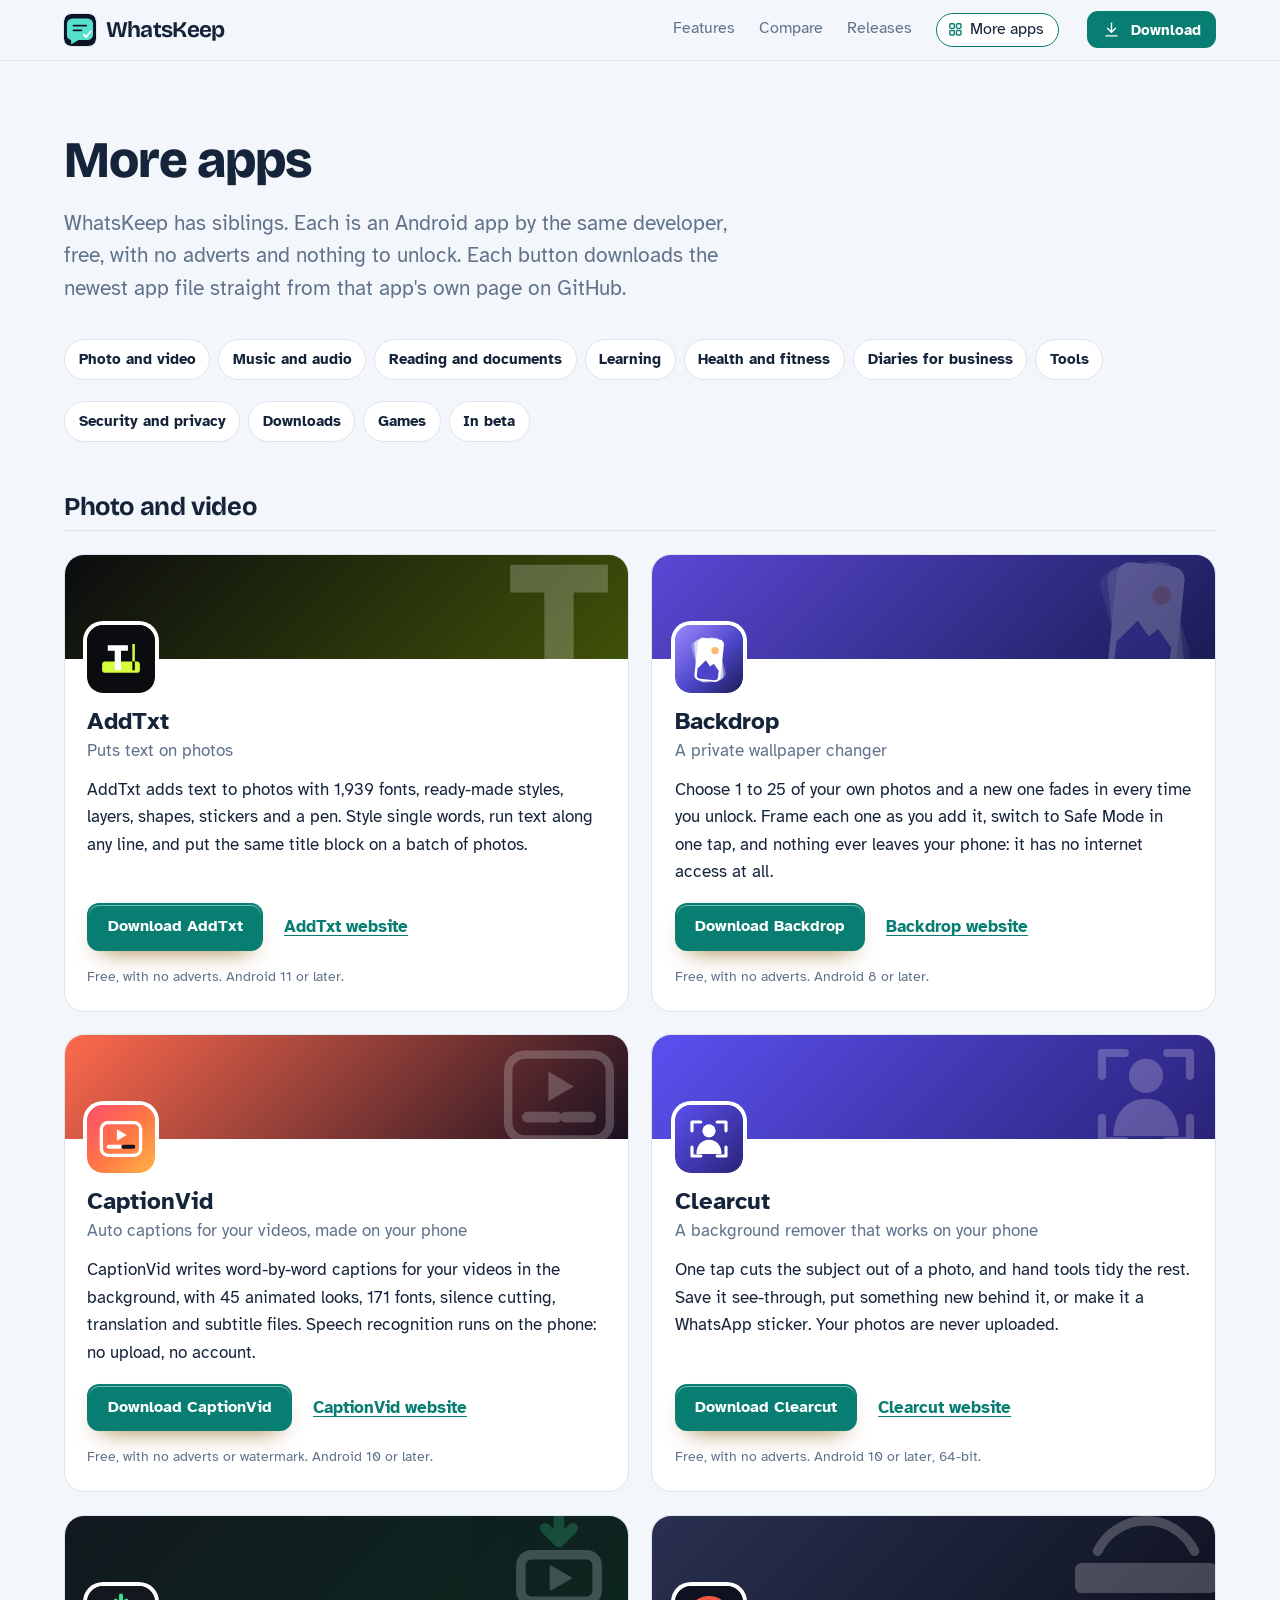
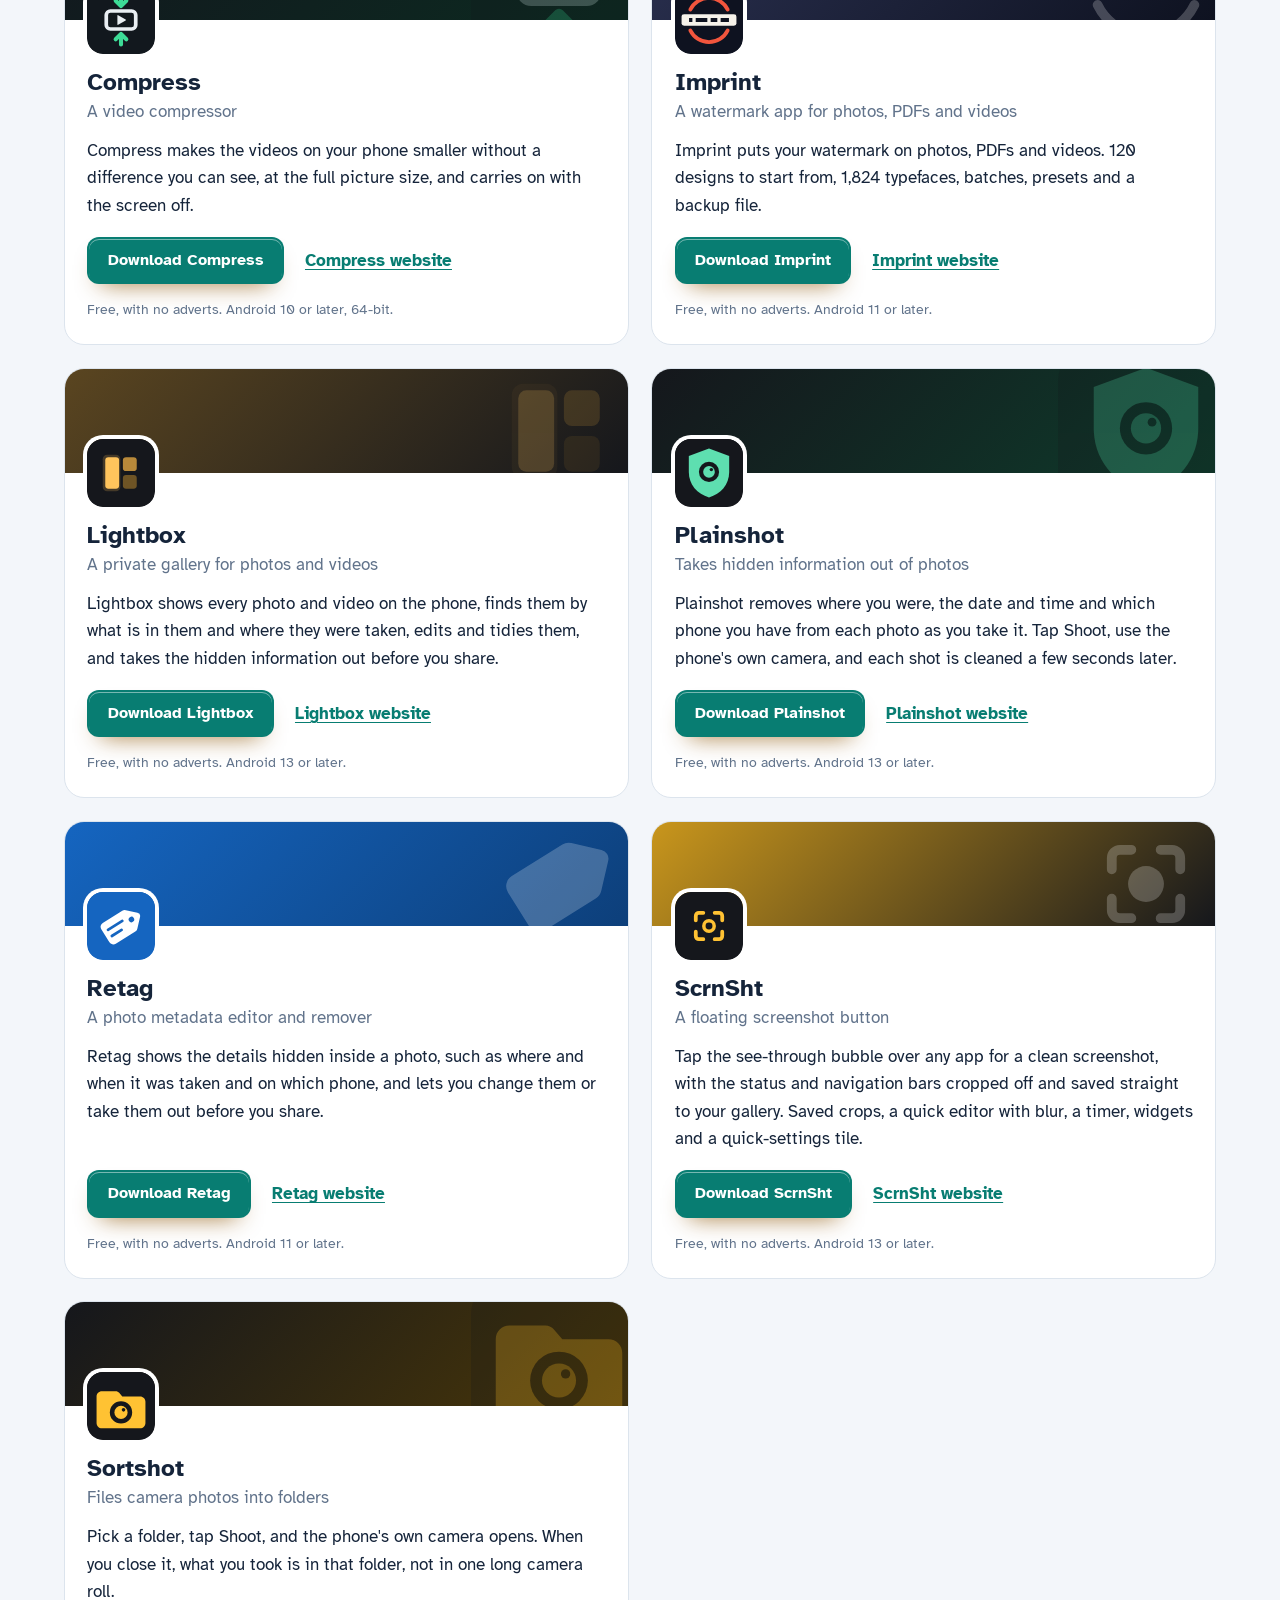
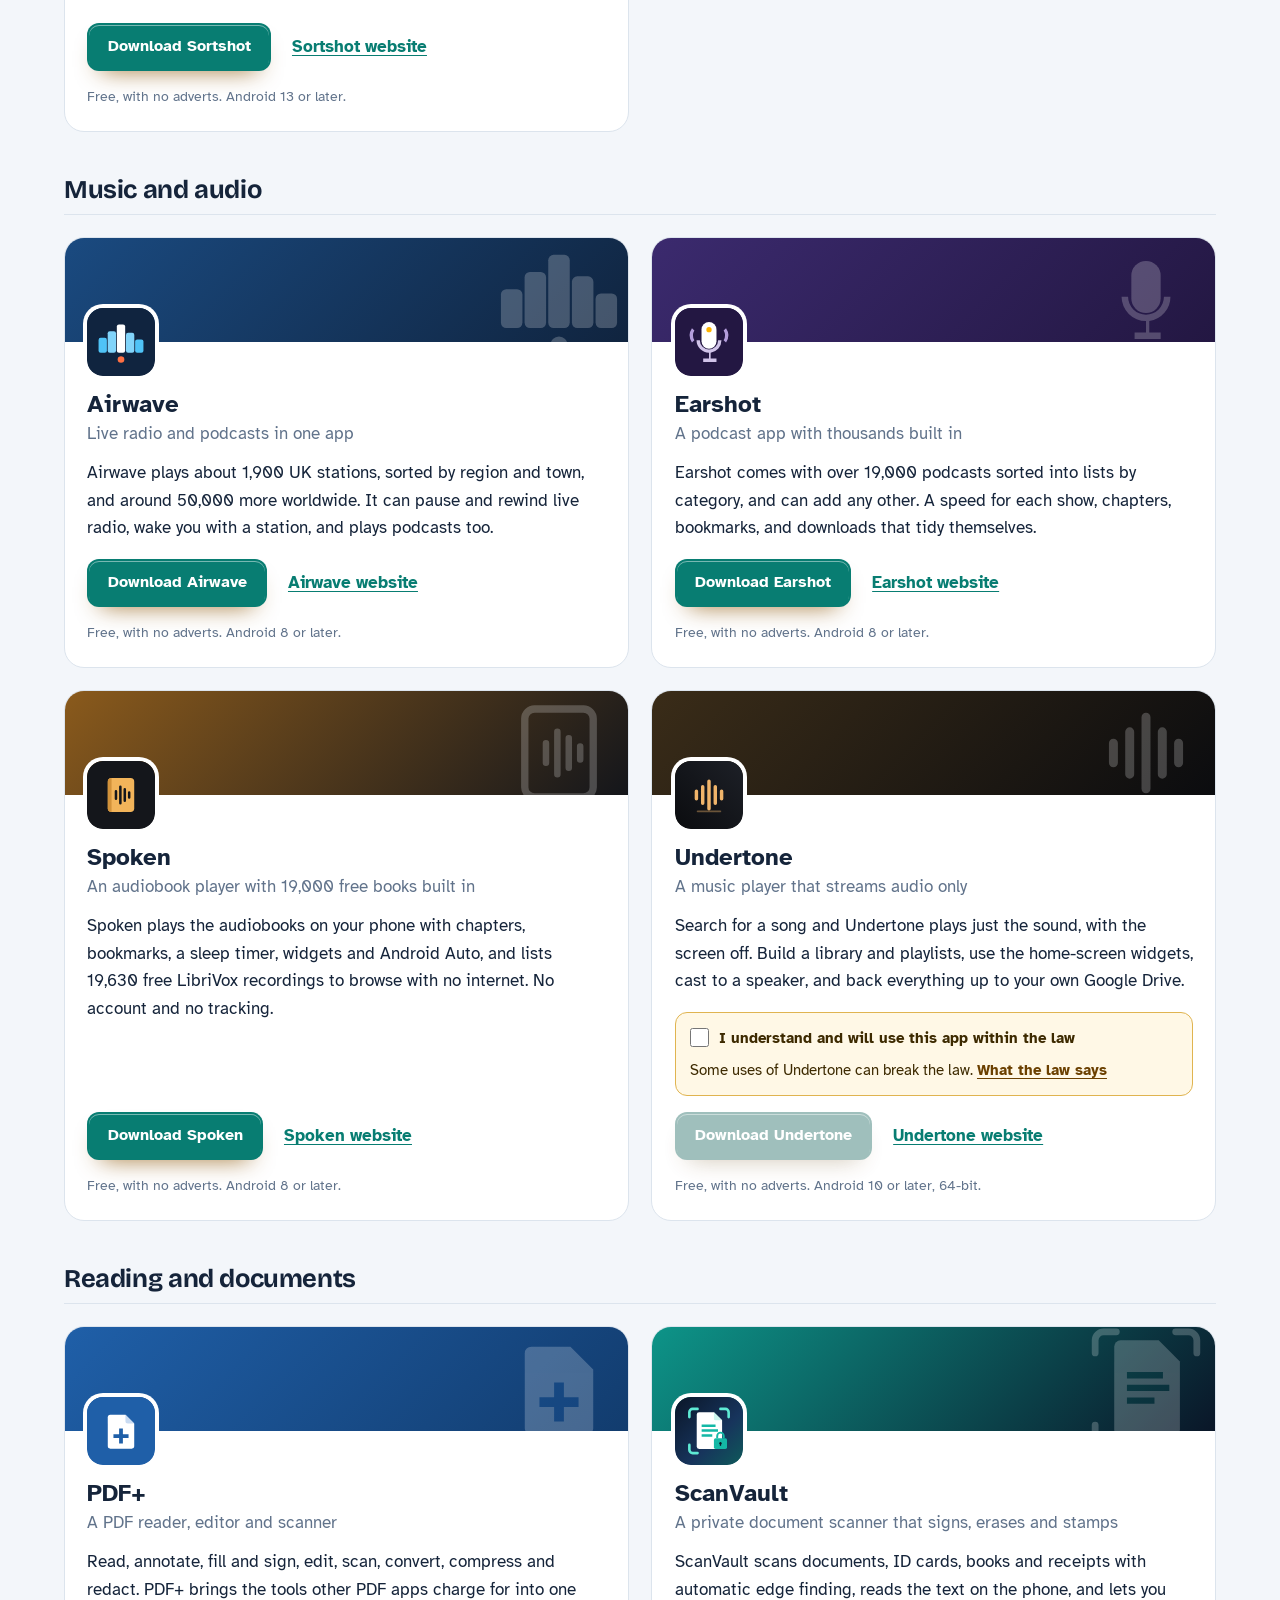
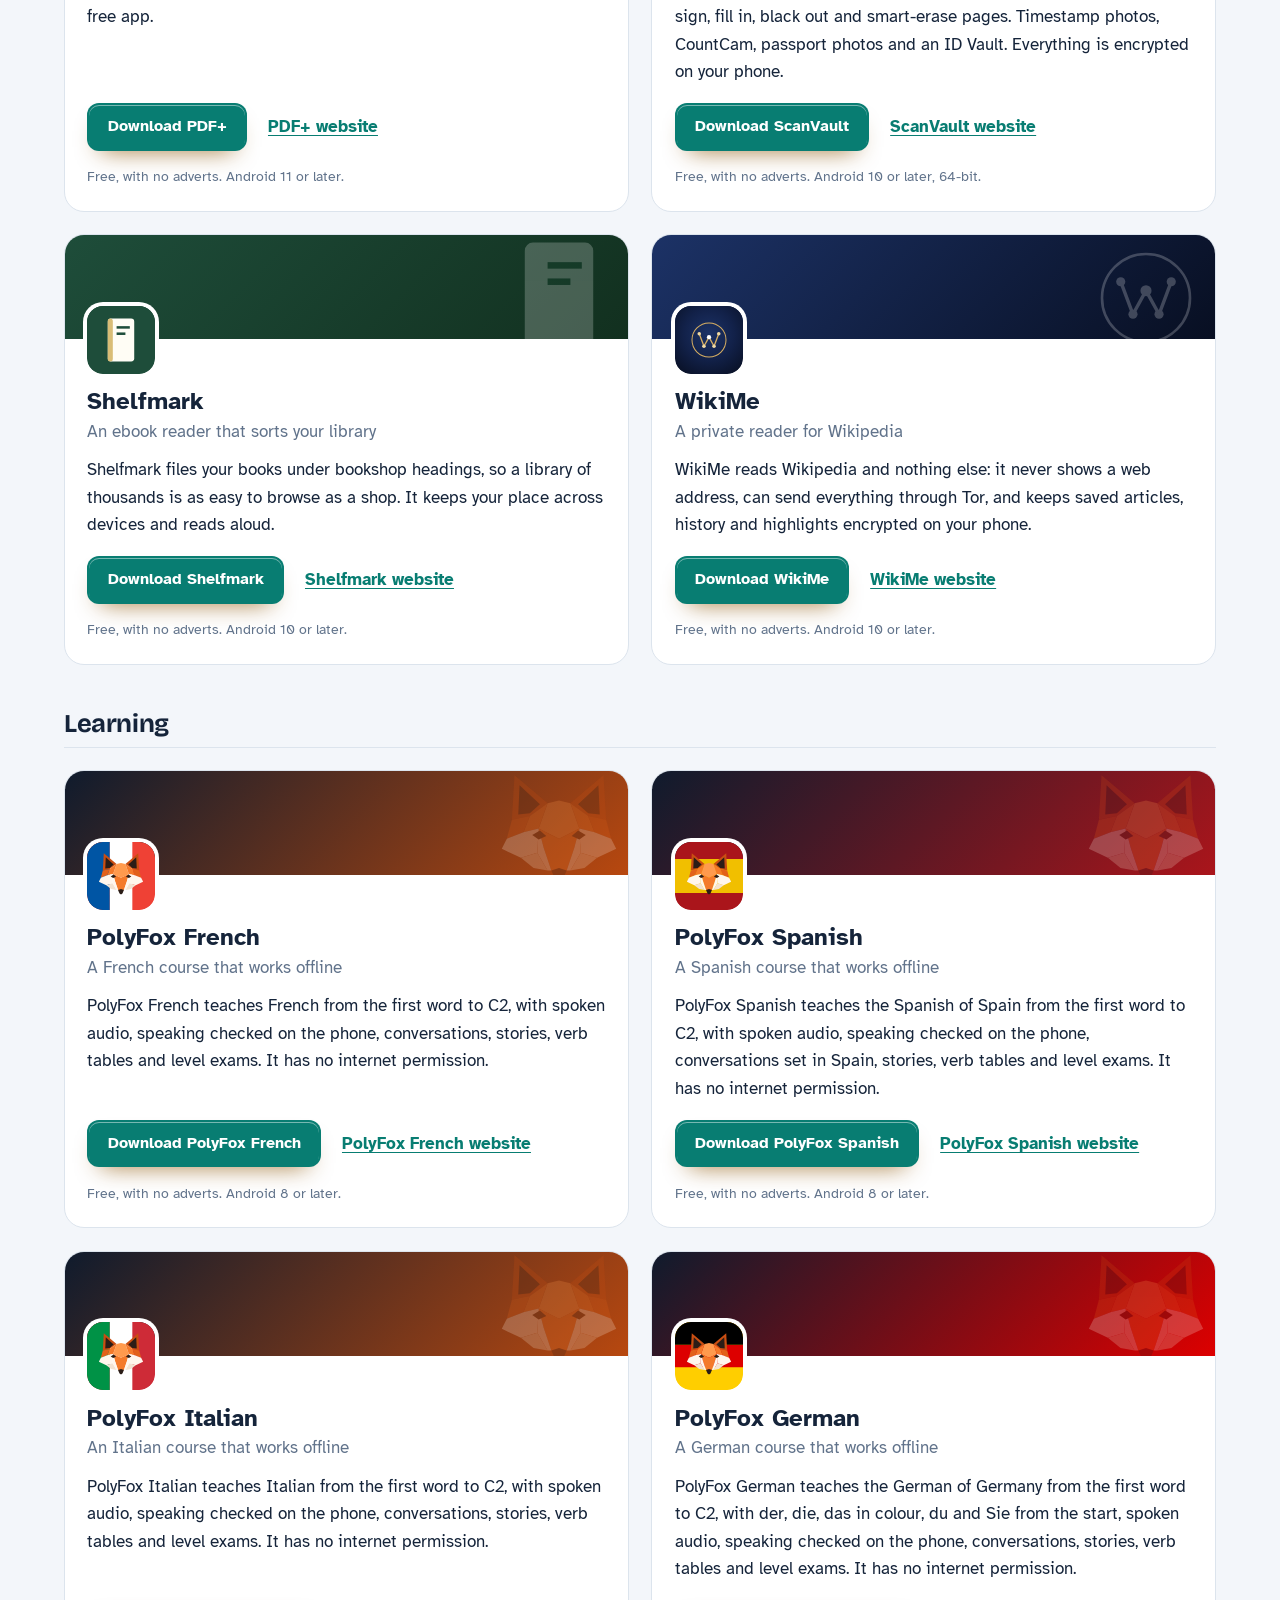
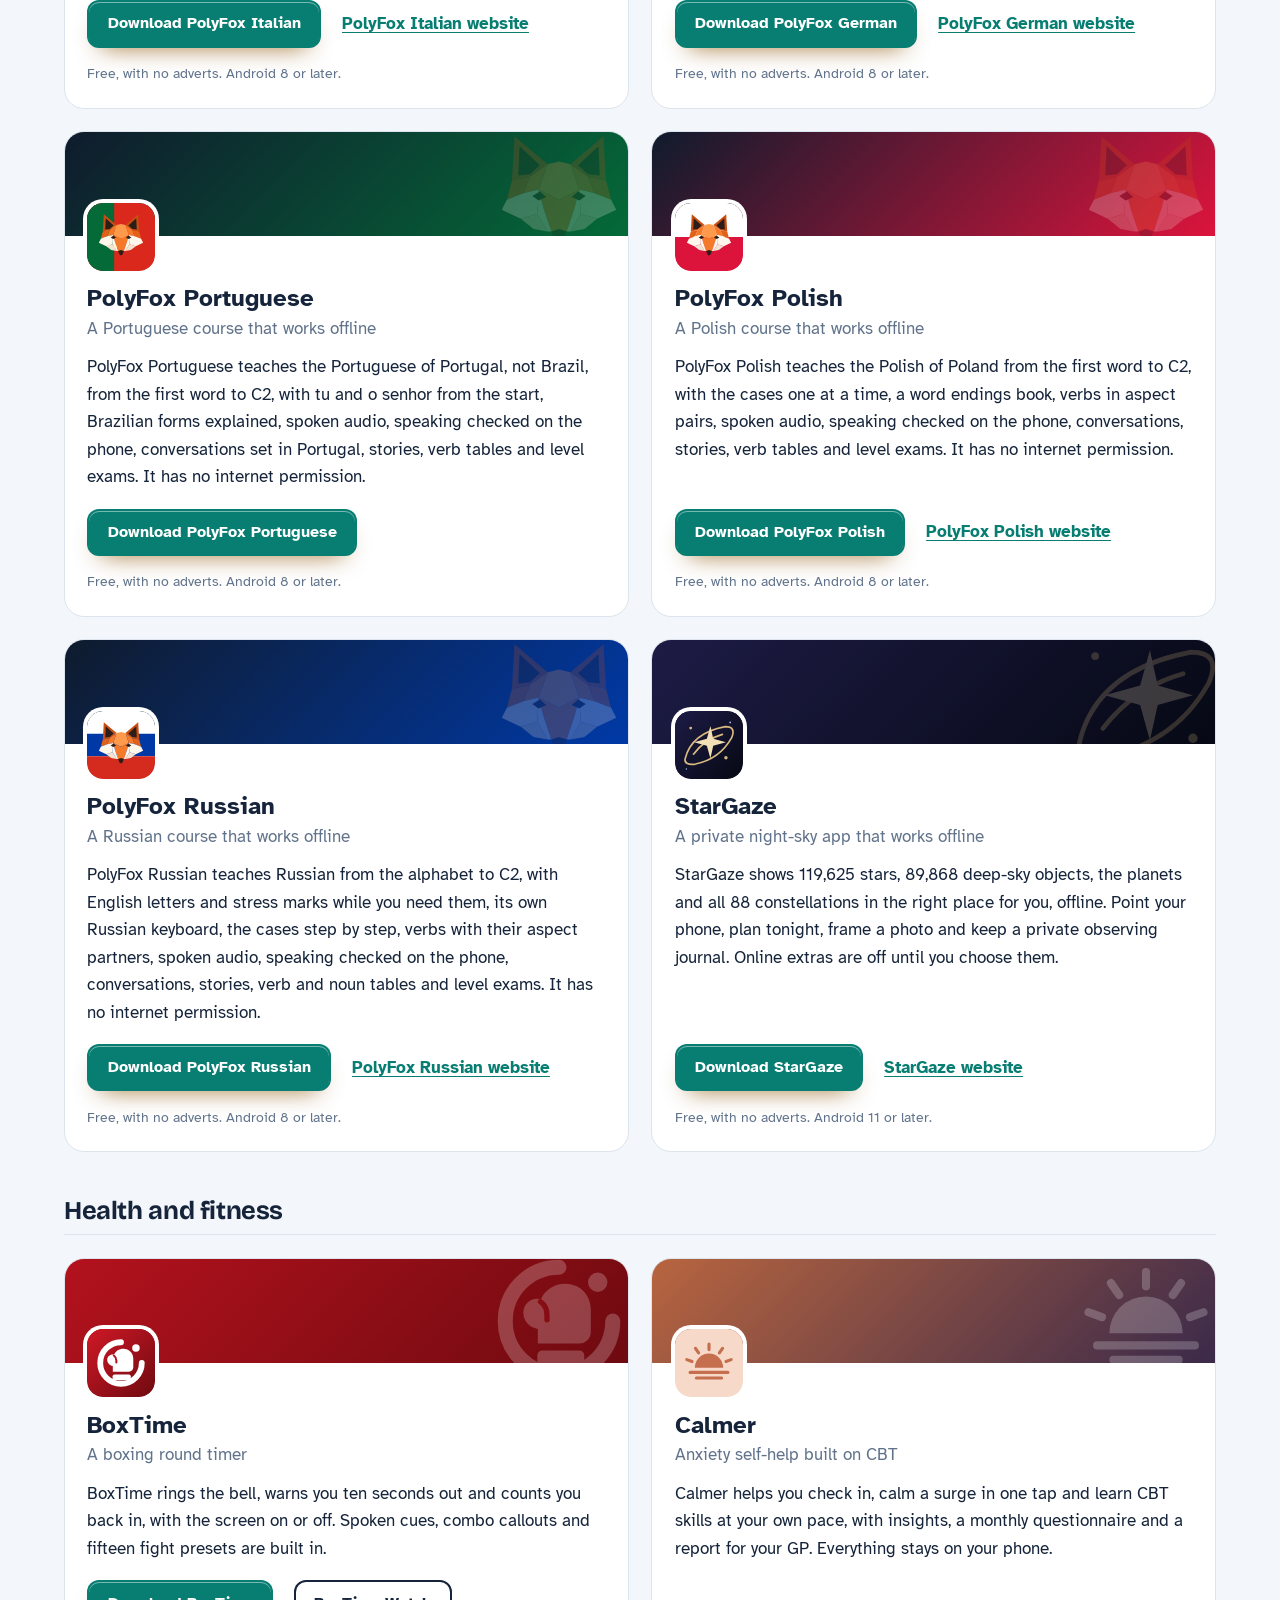
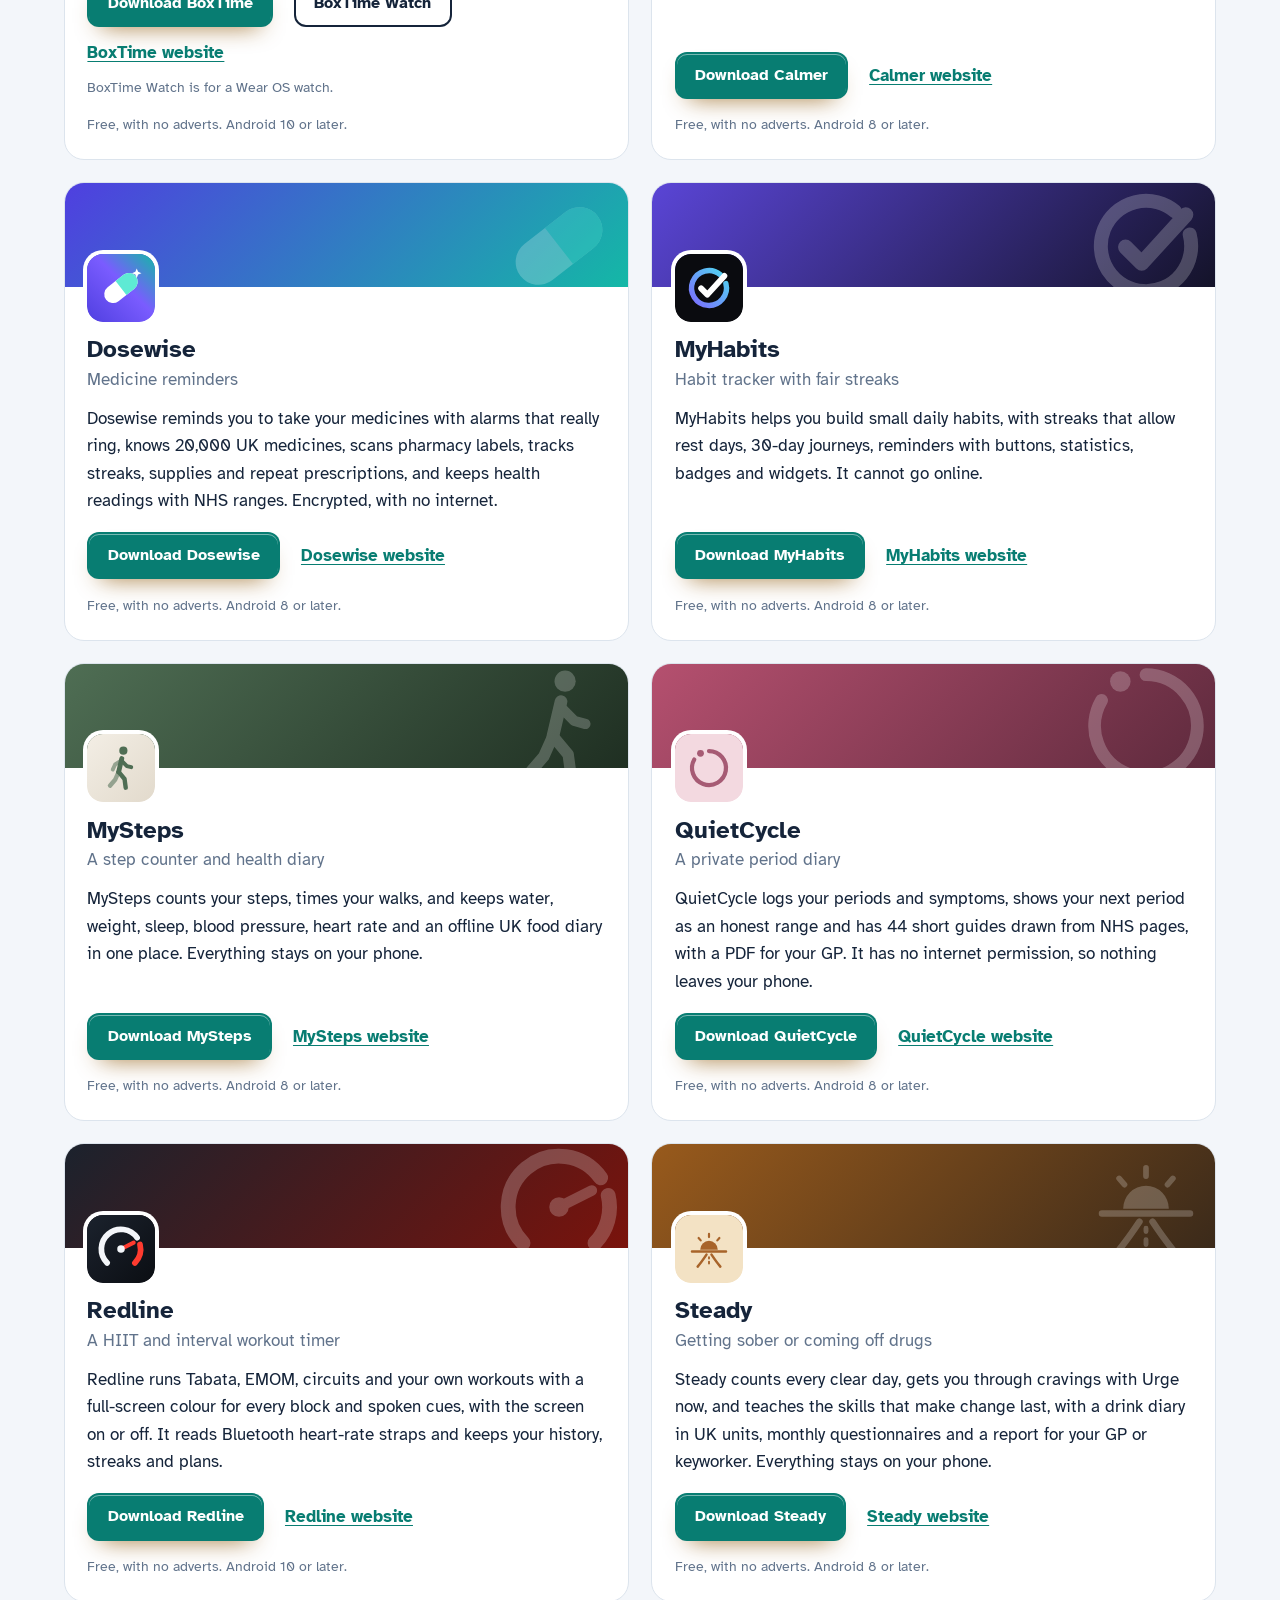
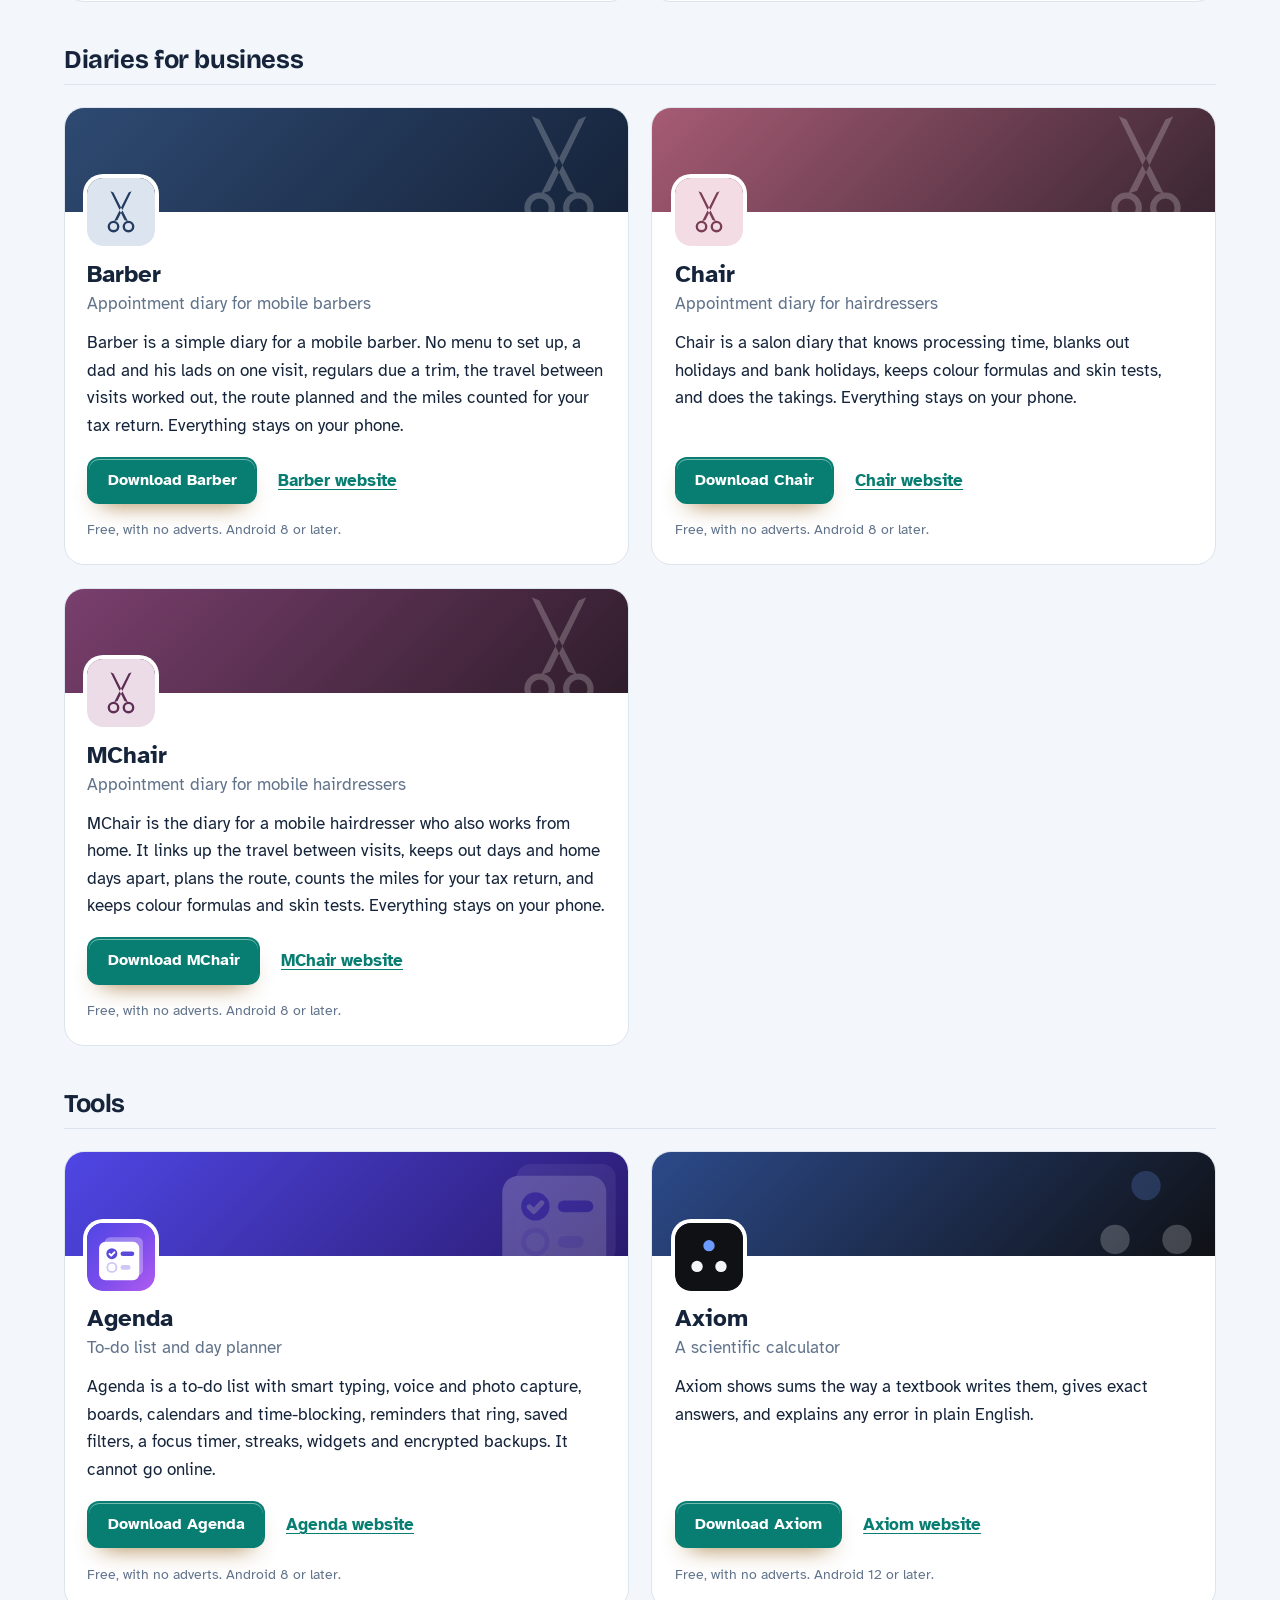
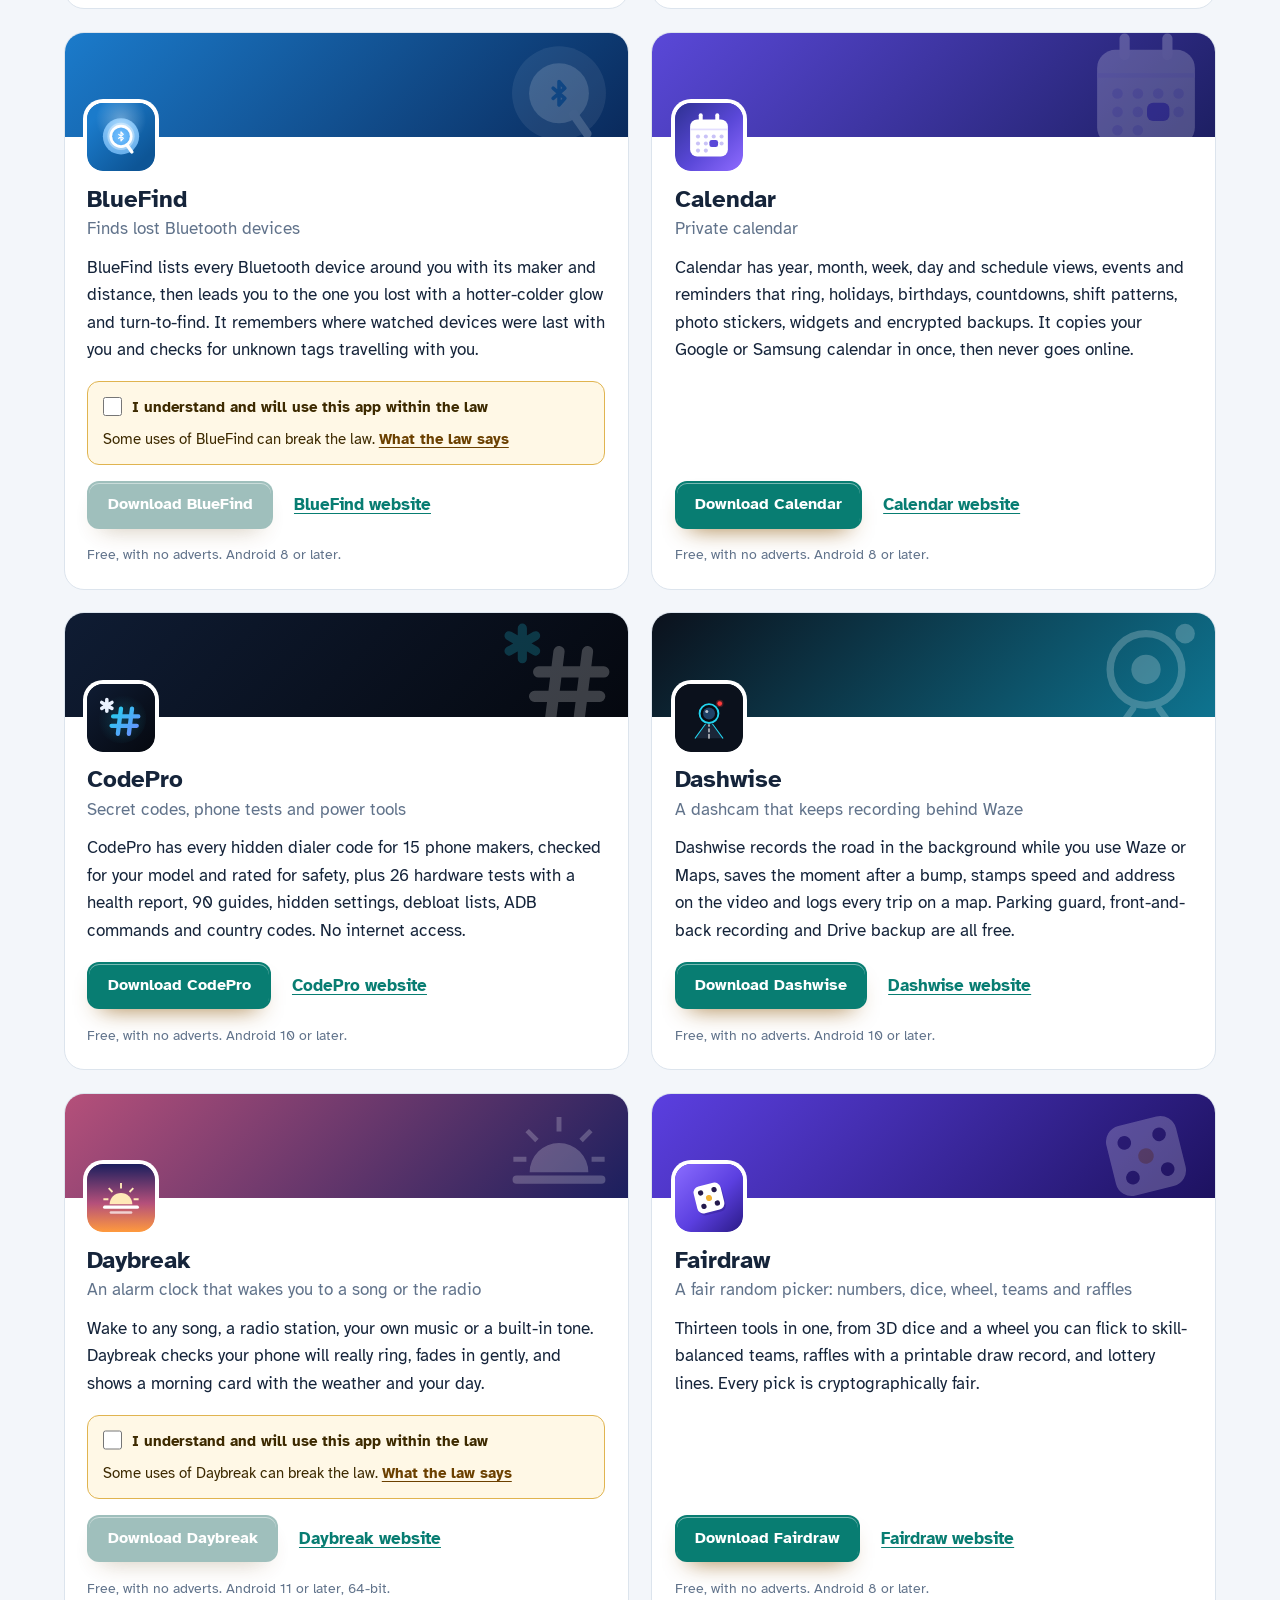
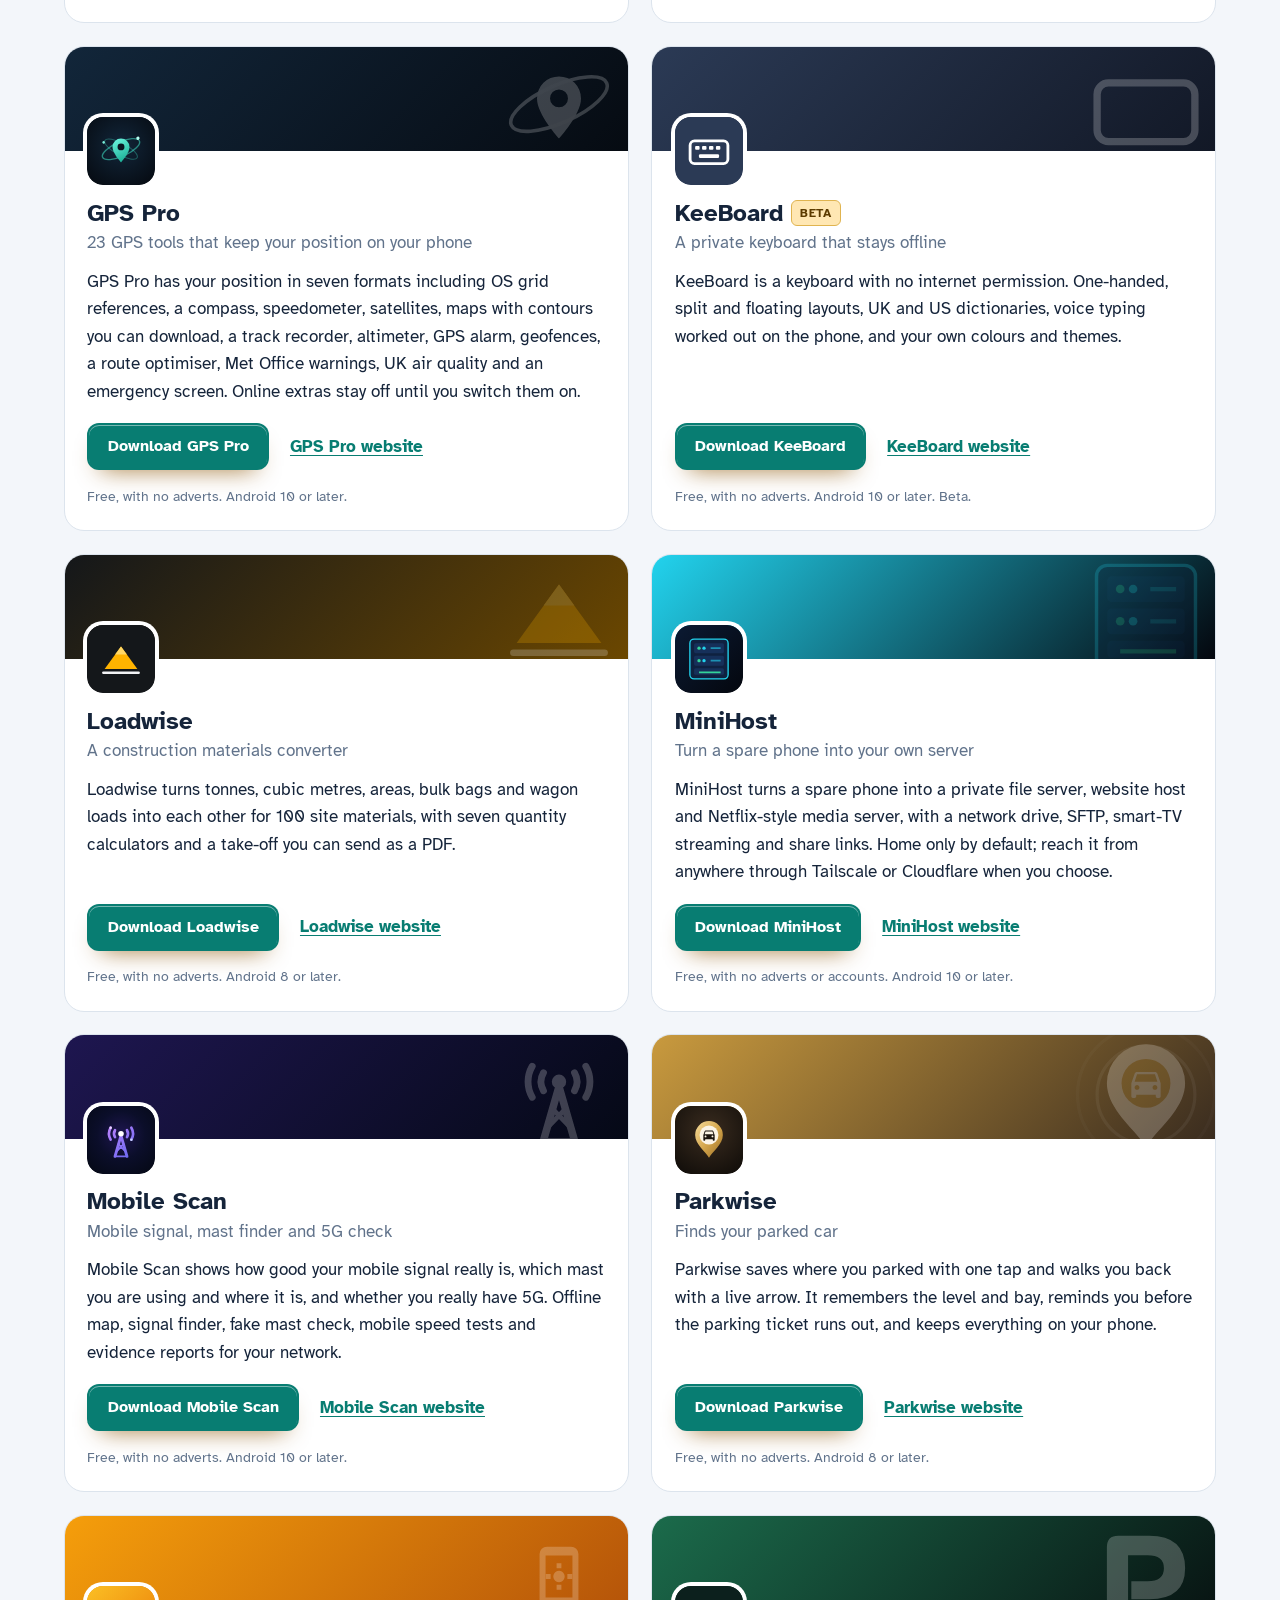
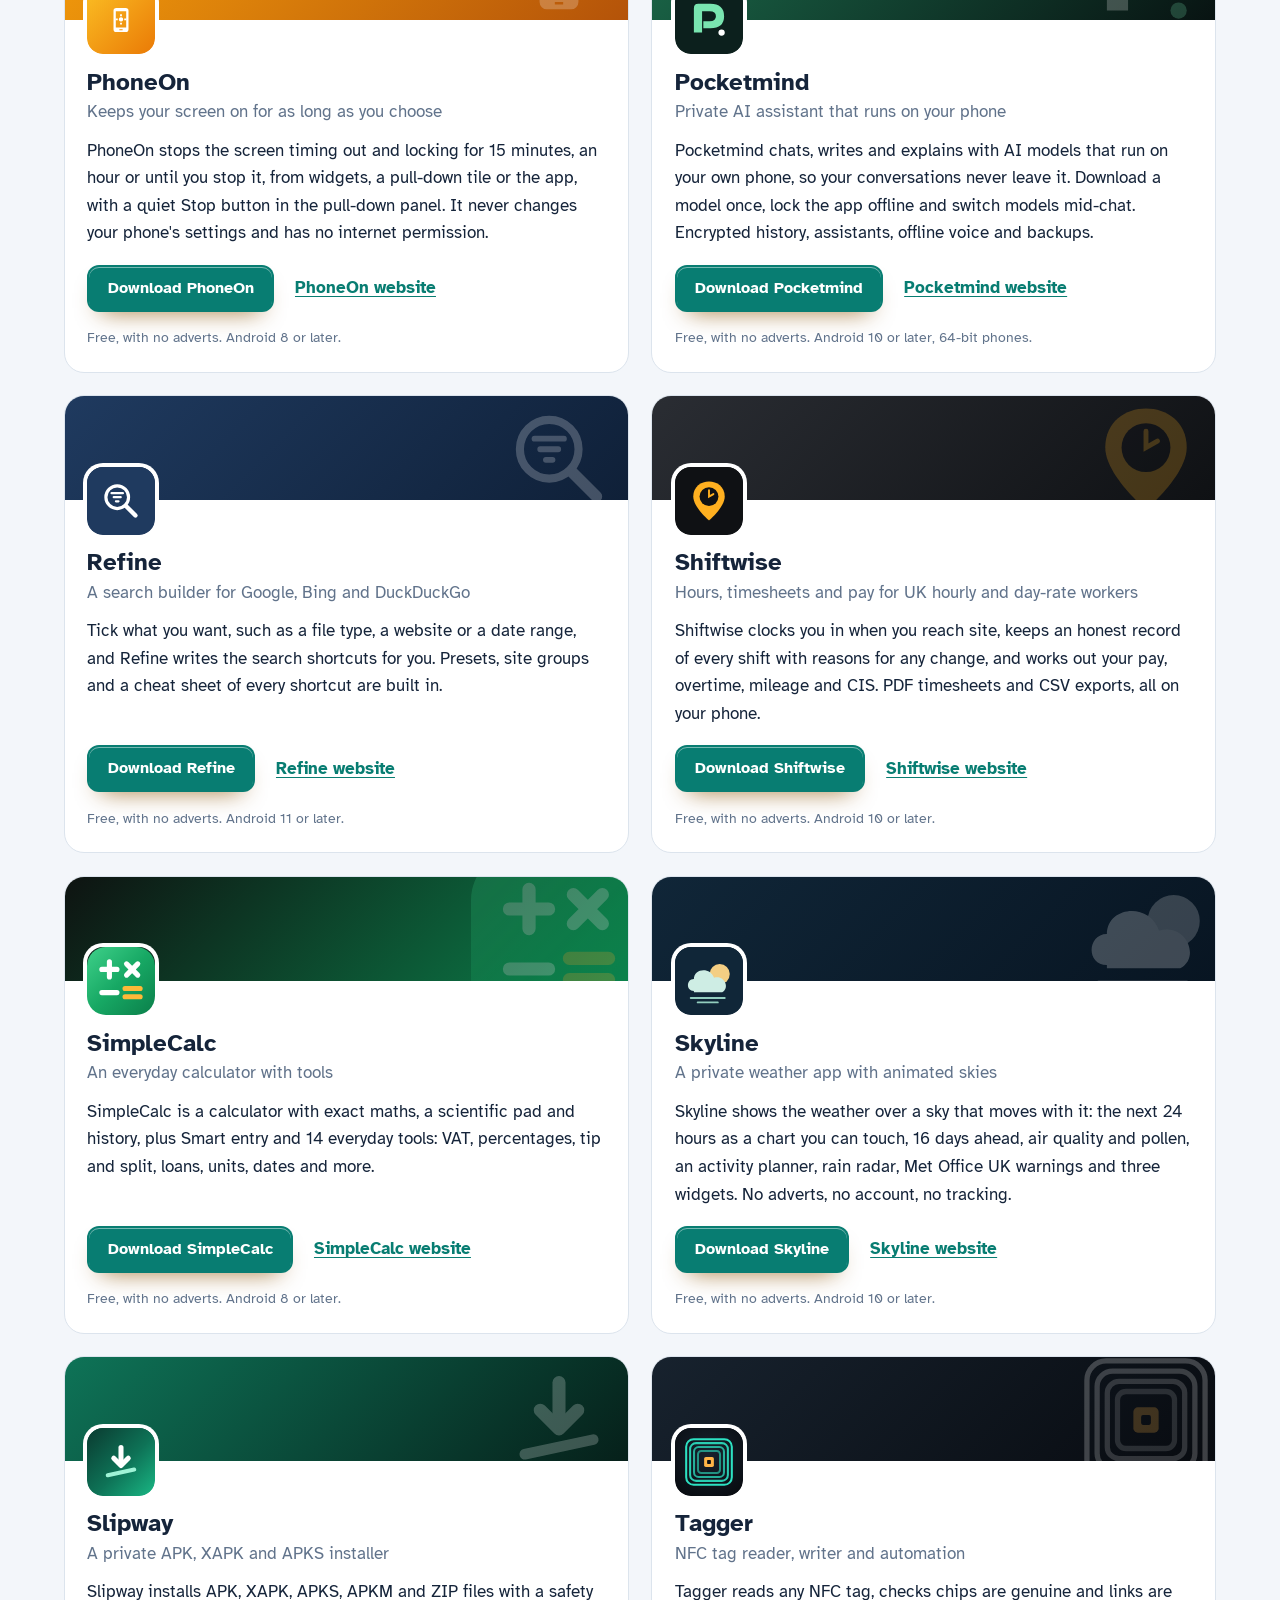
==== commit 83816c8b: "More apps: add Slipway" ====
--- a/more-apps.html
+++ b/more-apps.html
@@ -4,7 +4,7 @@
 <meta charset="utf-8">
 <meta name="viewport" content="width=device-width, initial-scale=1">
 <title>More free Android apps from the maker of WhatsKeep</title>
-<meta name="description" content="All 92 free Android apps from the maker of WhatsKeep, in one list by category, each with its download and a link to its website.">
+<meta name="description" content="All 93 free Android apps from the maker of WhatsKeep, in one list by category, each with its download and a link to its website.">
 <meta name="author" content="Jonathan Jackson">
 <link rel="canonical" href="https://customgpter.github.io/whatskeep/more-apps.html">
 <meta name="theme-color" content="#f3f6fa" media="(prefers-color-scheme: light)">
@@ -12,7 +12,7 @@
 <meta property="og:type" content="website">
 <meta property="og:site_name" content="WhatsKeep">
 <meta property="og:title" content="More free Android apps from the maker of WhatsKeep">
-<meta property="og:description" content="All 92 free Android apps from the maker of WhatsKeep, in one list by category, each with its download and a link to its website.">
+<meta property="og:description" content="All 93 free Android apps from the maker of WhatsKeep, in one list by category, each with its download and a link to its website.">
 <meta property="og:url" content="https://customgpter.github.io/whatskeep/more-apps.html">
 <meta property="og:image" content="https://customgpter.github.io/whatskeep/assets/og.png">
 <meta property="og:image:width" content="1200">
@@ -26,7 +26,7 @@
 <link rel="preload" href="./assets/fonts/atkinson-hyperlegible-latin-400-normal.woff2" as="font" type="font/woff2" crossorigin>
 <link rel="stylesheet" href="./assets/site.css?v=1">
 <link rel="stylesheet" href="./assets/house.css?v=1">
-<script type="application/ld+json">{"@context":"https://schema.org","@type":"ItemList","name":"Apps from the maker of WhatsKeep","url":"https://customgpter.github.io/whatskeep/more-apps.html","itemListElement":[{"@type":"ListItem","position":1,"name":"AddTxt","url":"https://customgpter.github.io/addtxt/"},{"@type":"ListItem","position":2,"name":"Backdrop","url":"https://customgpter.github.io/backdrop/"},{"@type":"ListItem","position":3,"name":"CaptionVid","url":"https://customgpter.github.io/captionvid/"},{"@type":"ListItem","position":4,"name":"Clearcut","url":"https://customgpter.github.io/clearcut/"},{"@type":"ListItem","position":5,"name":"Compress","url":"https://customgpter.github.io/compress/"},{"@type":"ListItem","position":6,"name":"Imprint","url":"https://customgpter.github.io/imprint/"},{"@type":"ListItem","position":7,"name":"Lightbox","url":"https://customgpter.github.io/lightbox/"},{"@type":"ListItem","position":8,"name":"Plainshot","url":"https://customgpter.github.io/plainshot/"},{"@type":"ListItem","position":9,"name":"Retag","url":"https://customgpter.github.io/retag/"},{"@type":"ListItem","position":10,"name":"ScrnSht","url":"https://customgpter.github.io/scrnsht/"},{"@type":"ListItem","position":11,"name":"Sortshot","url":"https://customgpter.github.io/sortshot/"},{"@type":"ListItem","position":12,"name":"Airwave","url":"https://customgpter.github.io/airwave/"},{"@type":"ListItem","position":13,"name":"Earshot","url":"https://customgpter.github.io/earshot/"},{"@type":"ListItem","position":14,"name":"Spoken","url":"https://customgpter.github.io/spoken/"},{"@type":"ListItem","position":15,"name":"Undertone","url":"https://customgpter.github.io/undertone/"},{"@type":"ListItem","position":16,"name":"PDF+","url":"https://customgpter.github.io/pdfplus/"},{"@type":"ListItem","position":17,"name":"ScanVault","url":"https://customgpter.github.io/scanvault/"},{"@type":"ListItem","position":18,"name":"Shelfmark","url":"https://customgpter.github.io/shelfmark/"},{"@type":"ListItem","position":19,"name":"WikiMe","url":"https://customgpter.github.io/wikime/"},{"@type":"ListItem","position":20,"name":"PolyFox French","url":"https://customgpter.github.io/polyfox/"},{"@type":"ListItem","position":21,"name":"PolyFox German","url":"https://customgpter.github.io/polyfox-german/"},{"@type":"ListItem","position":22,"name":"PolyFox Polish","url":"https://customgpter.github.io/polyfox-polish/"},{"@type":"ListItem","position":23,"name":"PolyFox Russian","url":"https://customgpter.github.io/polyfox-russian/"},{"@type":"ListItem","position":24,"name":"StarGaze","url":"https://customgpter.github.io/stargaze/"},{"@type":"ListItem","position":25,"name":"BoxTime","url":"https://customgpter.github.io/boxtime/"},{"@type":"ListItem","position":26,"name":"Calmer","url":"https://customgpter.github.io/calmer/"},{"@type":"ListItem","position":27,"name":"Dosewise","url":"https://customgpter.github.io/dosewise/"},{"@type":"ListItem","position":28,"name":"MyHabits","url":"https://customgpter.github.io/myhabits/"},{"@type":"ListItem","position":29,"name":"MySteps","url":"https://customgpter.github.io/mysteps/"},{"@type":"ListItem","position":30,"name":"QuietCycle","url":"https://customgpter.github.io/quietcycle/"},{"@type":"ListItem","position":31,"name":"Redline","url":"https://customgpter.github.io/redline/"},{"@type":"ListItem","position":32,"name":"Steady","url":"https://customgpter.github.io/steady/"},{"@type":"ListItem","position":33,"name":"Barber","url":"https://customgpter.github.io/barber/"},{"@type":"ListItem","position":34,"name":"Chair","url":"https://customgpter.github.io/chair/"},{"@type":"ListItem","position":35,"name":"MChair","url":"https://customgpter.github.io/mchair/"},{"@type":"ListItem","position":36,"name":"Agenda","url":"https://customgpter.github.io/agenda/"},{"@type":"ListItem","position":37,"name":"Axiom","url":"https://customgpter.github.io/axiom/"},{"@type":"ListItem","position":38,"name":"BlueFind","url":"https://customgpter.github.io/bluefind/"},{"@type":"ListItem","position":39,"name":"Calendar","url":"https://customgpter.github.io/calendar/"},{"@type":"ListItem","position":40,"name":"CodePro","url":"https://customgpter.github.io/codepro/"},{"@type":"ListItem","position":41,"name":"Dashwise","url":"https://customgpter.github.io/dashwise/"},{"@type":"ListItem","position":42,"name":"Daybreak","url":"https://customgpter.github.io/daybreak/"},{"@type":"ListItem","position":43,"name":"Fairdraw","url":"https://customgpter.github.io/fairdraw/"},{"@type":"ListItem","position":44,"name":"GPS Pro","url":"https://customgpter.github.io/gpspro/"},{"@type":"ListItem","position":45,"name":"KeeBoard","url":"https://customgpter.github.io/keeboard/"},{"@type":"ListItem","position":46,"name":"Loadwise","url":"https://customgpter.github.io/loadwise/"},{"@type":"ListItem","position":47,"name":"MiniHost","url":"https://customgpter.github.io/minihost/"},{"@type":"ListItem","position":48,"name":"Mobile Scan","url":"https://customgpter.github.io/mobilescan/"},{"@type":"ListItem","position":49,"name":"Parkwise","url":"https://customgpter.github.io/parkwise/"},{"@type":"ListItem","position":50,"name":"Pocketmind","url":"https://customgpter.github.io/pocketmind/"},{"@type":"ListItem","position":51,"name":"Refine","url":"https://customgpter.github.io/refine/"},{"@type":"ListItem","position":52,"name":"Shiftwise","url":"https://customgpter.github.io/shiftwise/"},{"@type":"ListItem","position":53,"name":"SimpleCalc","url":"https://customgpter.github.io/simplecalc/"},{"@type":"ListItem","position":54,"name":"Skyline","url":"https://customgpter.github.io/skyline/"},{"@type":"ListItem","position":55,"name":"Tagger","url":"https://customgpter.github.io/tagger/"},{"@type":"ListItem","position":56,"name":"TotalClean","url":"https://customgpter.github.io/totalclean/"},{"@type":"ListItem","position":57,"name":"TVLink","url":"https://customgpter.github.io/tvlink/"},{"@type":"ListItem","position":58,"name":"Unbox","url":"https://customgpter.github.io/unbox/"},{"@type":"ListItem","position":59,"name":"WhatsKeep","url":"https://customgpter.github.io/whatskeep/"},{"@type":"ListItem","position":60,"name":"WiFi Scan","url":"https://customgpter.github.io/wifiscan/"},{"@type":"ListItem","position":61,"name":"Auditly","url":"https://customgpter.github.io/auditly/"},{"@type":"ListItem","position":62,"name":"Backchannel","url":"https://customgpter.github.io/backchannel/"},{"@type":"ListItem","position":63,"name":"ENotes","url":"https://customgpter.github.io/enotes/"},{"@type":"ListItem","position":64,"name":"FindMe","url":"https://customgpter.github.io/findme/"},{"@type":"ListItem","position":65,"name":"iLock","url":"https://customgpter.github.io/ilock/"},{"@type":"ListItem","position":66,"name":"ImSafe","url":"https://customgpter.github.io/imsafe/"},{"@type":"ListItem","position":67,"name":"IShred","url":"https://customgpter.github.io/ishred/"},{"@type":"ListItem","position":68,"name":"LockBox","url":"https://customgpter.github.io/lockbox/"},{"@type":"ListItem","position":69,"name":"PassVault","url":"https://customgpter.github.io/passvault/"},{"@type":"ListItem","position":70,"name":"SpyFind","url":"https://customgpter.github.io/spyfind/"},{"@type":"ListItem","position":71,"name":"TextWipe","url":"https://customgpter.github.io/textwipe/"},{"@type":"ListItem","position":72,"name":"Tracewire","url":"https://customgpter.github.io/tracewire/"},{"@type":"ListItem","position":73,"name":"Vigil","url":"https://customgpter.github.io/vigil/"},{"@type":"ListItem","position":74,"name":"Grab","url":"https://customgpter.github.io/grab/"},{"@type":"ListItem","position":75,"name":"Swarm","url":"https://customgpter.github.io/swarm/"},{"@type":"ListItem","position":76,"name":"Plane Games","url":"https://customgpter.github.io/plane-games/"},{"@type":"ListItem","position":77,"name":"Ninefold","url":"https://customgpter.github.io/ninefold/"},{"@type":"ListItem","position":78,"name":"Cubewise","url":"https://customgpter.github.io/cubewise/"},{"@type":"ListItem","position":79,"name":"Tilewise","url":"https://customgpter.github.io/tilewise/"},{"@type":"ListItem","position":80,"name":"Letterwise","url":"https://customgpter.github.io/letterwise/"},{"@type":"ListItem","position":81,"name":"Kingside","url":"https://customgpter.github.io/kingside/"},{"@type":"ListItem","position":82,"name":"Deckhand","url":"https://customgpter.github.io/deckhand/"},{"@type":"ListItem","position":83,"name":"SNESForge","url":"https://customgpter.github.io/snesforge/"},{"@type":"ListItem","position":84,"name":"Fame Boy","url":"https://customgpter.github.io/fameboy/"},{"@type":"ListItem","position":85,"name":"PSPPro","url":"https://customgpter.github.io/psppro/"},{"@type":"ListItem","position":86,"name":"MegaGen","url":"https://customgpter.github.io/megagen/"},{"@type":"ListItem","position":87,"name":"QVR","url":"https://customgpter.github.io/qvr/"},{"@type":"ListItem","position":88,"name":"QVR Watch","url":"https://customgpter.github.io/qvr-watch/"},{"@type":"ListItem","position":89,"name":"QVRLite","url":"https://customgpter.github.io/qvrlite/"},{"@type":"ListItem","position":90,"name":"Onionz","url":"https://customgpter.github.io/onionz/"},{"@type":"ListItem","position":91,"name":"OnionzWeb","url":"https://customgpter.github.io/onionzweb/"}]}</script>
+<script type="application/ld+json">{"@context":"https://schema.org","@type":"ItemList","name":"Apps from the maker of WhatsKeep","url":"https://customgpter.github.io/whatskeep/more-apps.html","itemListElement":[{"@type":"ListItem","position":1,"name":"AddTxt","url":"https://customgpter.github.io/addtxt/"},{"@type":"ListItem","position":2,"name":"Backdrop","url":"https://customgpter.github.io/backdrop/"},{"@type":"ListItem","position":3,"name":"CaptionVid","url":"https://customgpter.github.io/captionvid/"},{"@type":"ListItem","position":4,"name":"Clearcut","url":"https://customgpter.github.io/clearcut/"},{"@type":"ListItem","position":5,"name":"Compress","url":"https://customgpter.github.io/compress/"},{"@type":"ListItem","position":6,"name":"Imprint","url":"https://customgpter.github.io/imprint/"},{"@type":"ListItem","position":7,"name":"Lightbox","url":"https://customgpter.github.io/lightbox/"},{"@type":"ListItem","position":8,"name":"Plainshot","url":"https://customgpter.github.io/plainshot/"},{"@type":"ListItem","position":9,"name":"Retag","url":"https://customgpter.github.io/retag/"},{"@type":"ListItem","position":10,"name":"ScrnSht","url":"https://customgpter.github.io/scrnsht/"},{"@type":"ListItem","position":11,"name":"Sortshot","url":"https://customgpter.github.io/sortshot/"},{"@type":"ListItem","position":12,"name":"Airwave","url":"https://customgpter.github.io/airwave/"},{"@type":"ListItem","position":13,"name":"Earshot","url":"https://customgpter.github.io/earshot/"},{"@type":"ListItem","position":14,"name":"Spoken","url":"https://customgpter.github.io/spoken/"},{"@type":"ListItem","position":15,"name":"Undertone","url":"https://customgpter.github.io/undertone/"},{"@type":"ListItem","position":16,"name":"PDF+","url":"https://customgpter.github.io/pdfplus/"},{"@type":"ListItem","position":17,"name":"ScanVault","url":"https://customgpter.github.io/scanvault/"},{"@type":"ListItem","position":18,"name":"Shelfmark","url":"https://customgpter.github.io/shelfmark/"},{"@type":"ListItem","position":19,"name":"WikiMe","url":"https://customgpter.github.io/wikime/"},{"@type":"ListItem","position":20,"name":"PolyFox French","url":"https://customgpter.github.io/polyfox/"},{"@type":"ListItem","position":21,"name":"PolyFox German","url":"https://customgpter.github.io/polyfox-german/"},{"@type":"ListItem","position":22,"name":"PolyFox Polish","url":"https://customgpter.github.io/polyfox-polish/"},{"@type":"ListItem","position":23,"name":"PolyFox Russian","url":"https://customgpter.github.io/polyfox-russian/"},{"@type":"ListItem","position":24,"name":"StarGaze","url":"https://customgpter.github.io/stargaze/"},{"@type":"ListItem","position":25,"name":"BoxTime","url":"https://customgpter.github.io/boxtime/"},{"@type":"ListItem","position":26,"name":"Calmer","url":"https://customgpter.github.io/calmer/"},{"@type":"ListItem","position":27,"name":"Dosewise","url":"https://customgpter.github.io/dosewise/"},{"@type":"ListItem","position":28,"name":"MyHabits","url":"https://customgpter.github.io/myhabits/"},{"@type":"ListItem","position":29,"name":"MySteps","url":"https://customgpter.github.io/mysteps/"},{"@type":"ListItem","position":30,"name":"QuietCycle","url":"https://customgpter.github.io/quietcycle/"},{"@type":"ListItem","position":31,"name":"Redline","url":"https://customgpter.github.io/redline/"},{"@type":"ListItem","position":32,"name":"Steady","url":"https://customgpter.github.io/steady/"},{"@type":"ListItem","position":33,"name":"Barber","url":"https://customgpter.github.io/barber/"},{"@type":"ListItem","position":34,"name":"Chair","url":"https://customgpter.github.io/chair/"},{"@type":"ListItem","position":35,"name":"MChair","url":"https://customgpter.github.io/mchair/"},{"@type":"ListItem","position":36,"name":"Agenda","url":"https://customgpter.github.io/agenda/"},{"@type":"ListItem","position":37,"name":"Axiom","url":"https://customgpter.github.io/axiom/"},{"@type":"ListItem","position":38,"name":"BlueFind","url":"https://customgpter.github.io/bluefind/"},{"@type":"ListItem","position":39,"name":"Calendar","url":"https://customgpter.github.io/calendar/"},{"@type":"ListItem","position":40,"name":"CodePro","url":"https://customgpter.github.io/codepro/"},{"@type":"ListItem","position":41,"name":"Dashwise","url":"https://customgpter.github.io/dashwise/"},{"@type":"ListItem","position":42,"name":"Daybreak","url":"https://customgpter.github.io/daybreak/"},{"@type":"ListItem","position":43,"name":"Fairdraw","url":"https://customgpter.github.io/fairdraw/"},{"@type":"ListItem","position":44,"name":"GPS Pro","url":"https://customgpter.github.io/gpspro/"},{"@type":"ListItem","position":45,"name":"KeeBoard","url":"https://customgpter.github.io/keeboard/"},{"@type":"ListItem","position":46,"name":"Loadwise","url":"https://customgpter.github.io/loadwise/"},{"@type":"ListItem","position":47,"name":"MiniHost","url":"https://customgpter.github.io/minihost/"},{"@type":"ListItem","position":48,"name":"Mobile Scan","url":"https://customgpter.github.io/mobilescan/"},{"@type":"ListItem","position":49,"name":"Parkwise","url":"https://customgpter.github.io/parkwise/"},{"@type":"ListItem","position":50,"name":"Pocketmind","url":"https://customgpter.github.io/pocketmind/"},{"@type":"ListItem","position":51,"name":"Refine","url":"https://customgpter.github.io/refine/"},{"@type":"ListItem","position":52,"name":"Shiftwise","url":"https://customgpter.github.io/shiftwise/"},{"@type":"ListItem","position":53,"name":"SimpleCalc","url":"https://customgpter.github.io/simplecalc/"},{"@type":"ListItem","position":54,"name":"Skyline","url":"https://customgpter.github.io/skyline/"},{"@type":"ListItem","position":55,"name":"Slipway","url":"https://customgpter.github.io/slipway/"},{"@type":"ListItem","position":56,"name":"Tagger","url":"https://customgpter.github.io/tagger/"},{"@type":"ListItem","position":57,"name":"TotalClean","url":"https://customgpter.github.io/totalclean/"},{"@type":"ListItem","position":58,"name":"TVLink","url":"https://customgpter.github.io/tvlink/"},{"@type":"ListItem","position":59,"name":"Unbox","url":"https://customgpter.github.io/unbox/"},{"@type":"ListItem","position":60,"name":"WhatsKeep","url":"https://customgpter.github.io/whatskeep/"},{"@type":"ListItem","position":61,"name":"WiFi Scan","url":"https://customgpter.github.io/wifiscan/"},{"@type":"ListItem","position":62,"name":"Auditly","url":"https://customgpter.github.io/auditly/"},{"@type":"ListItem","position":63,"name":"Backchannel","url":"https://customgpter.github.io/backchannel/"},{"@type":"ListItem","position":64,"name":"ENotes","url":"https://customgpter.github.io/enotes/"},{"@type":"ListItem","position":65,"name":"FindMe","url":"https://customgpter.github.io/findme/"},{"@type":"ListItem","position":66,"name":"iLock","url":"https://customgpter.github.io/ilock/"},{"@type":"ListItem","position":67,"name":"ImSafe","url":"https://customgpter.github.io/imsafe/"},{"@type":"ListItem","position":68,"name":"IShred","url":"https://customgpter.github.io/ishred/"},{"@type":"ListItem","position":69,"name":"LockBox","url":"https://customgpter.github.io/lockbox/"},{"@type":"ListItem","position":70,"name":"PassVault","url":"https://customgpter.github.io/passvault/"},{"@type":"ListItem","position":71,"name":"SpyFind","url":"https://customgpter.github.io/spyfind/"},{"@type":"ListItem","position":72,"name":"TextWipe","url":"https://customgpter.github.io/textwipe/"},{"@type":"ListItem","position":73,"name":"Tracewire","url":"https://customgpter.github.io/tracewire/"},{"@type":"ListItem","position":74,"name":"Vigil","url":"https://customgpter.github.io/vigil/"},{"@type":"ListItem","position":75,"name":"Grab","url":"https://customgpter.github.io/grab/"},{"@type":"ListItem","position":76,"name":"Swarm","url":"https://customgpter.github.io/swarm/"},{"@type":"ListItem","position":77,"name":"Plane Games","url":"https://customgpter.github.io/plane-games/"},{"@type":"ListItem","position":78,"name":"Ninefold","url":"https://customgpter.github.io/ninefold/"},{"@type":"ListItem","position":79,"name":"Cubewise","url":"https://customgpter.github.io/cubewise/"},{"@type":"ListItem","position":80,"name":"Tilewise","url":"https://customgpter.github.io/tilewise/"},{"@type":"ListItem","position":81,"name":"Letterwise","url":"https://customgpter.github.io/letterwise/"},{"@type":"ListItem","position":82,"name":"Kingside","url":"https://customgpter.github.io/kingside/"},{"@type":"ListItem","position":83,"name":"Deckhand","url":"https://customgpter.github.io/deckhand/"},{"@type":"ListItem","position":84,"name":"SNESForge","url":"https://customgpter.github.io/snesforge/"},{"@type":"ListItem","position":85,"name":"Fame Boy","url":"https://customgpter.github.io/fameboy/"},{"@type":"ListItem","position":86,"name":"PSPPro","url":"https://customgpter.github.io/psppro/"},{"@type":"ListItem","position":87,"name":"MegaGen","url":"https://customgpter.github.io/megagen/"},{"@type":"ListItem","position":88,"name":"QVR","url":"https://customgpter.github.io/qvr/"},{"@type":"ListItem","position":89,"name":"QVR Watch","url":"https://customgpter.github.io/qvr-watch/"},{"@type":"ListItem","position":90,"name":"QVRLite","url":"https://customgpter.github.io/qvrlite/"},{"@type":"ListItem","position":91,"name":"Onionz","url":"https://customgpter.github.io/onionz/"},{"@type":"ListItem","position":92,"name":"OnionzWeb","url":"https://customgpter.github.io/onionzweb/"}]}</script>
 <link rel="stylesheet" href="./assets/apps-list.css?v=1">
 <script src="./assets/apps-list.js?v=1" defer></script>
 </head>
@@ -102,7 +102,7 @@
 <li class="mapp" style="--b:#2a2d33;--b2:#0f1114"><div class="mapp-cover" aria-hidden="true"><svg viewBox="0 0 108 108"><path d="M54 85C54 85 29 64 29 47C29 15 79 15 79 47C79 64 54 85 54 85Z" fill="#FFB020"/><circle cx="54" cy="47" r="15" fill="#0F1114"/><path d="M54 37V47L61 43" stroke="#FFB020" stroke-width="3" stroke-linecap="round" fill="none"/></svg></div><div class="mapp-body"><svg class="mapp-icon" viewBox="0 0 108 108" aria-hidden="true"><rect width="108" height="108" rx="24" fill="#0F1114"/><path d="M54 85C54 85 29 64 29 47C29 15 79 15 79 47C79 64 54 85 54 85Z" fill="#FFB020"/><circle cx="54" cy="47" r="15" fill="#0F1114"/><path d="M54 37V47L61 43" stroke="#FFB020" stroke-width="3" stroke-linecap="round" fill="none"/></svg><h3>Shiftwise</h3><p class="mapp-kind">Hours, timesheets and pay for UK hourly and day-rate workers</p><p class="mapp-say">Shiftwise clocks you in when you reach site, keeps an honest record of every shift with reasons for any change, and works out your pay, overtime, mileage and CIS. PDF timesheets and CSV exports, all on your phone.</p><p class="mapp-go"><a class="button" href="https://github.com/CustomGPTer/shiftwise/releases/latest/download/Shiftwise.apk">Download Shiftwise</a><a class="mapp-site" href="https://customgpter.github.io/shiftwise/">Shiftwise website</a></p><p class="mapp-needs">Free, with no adverts. Android 10 or later.</p></div></li>
 <li class="mapp" style="--b:#0e1311;--b2:#0b7f4a"><div class="mapp-cover" aria-hidden="true"><svg viewBox="0 0 108 108"><rect width="108" height="108" rx="30" fill="url(#scgc)"/><defs><linearGradient id="scgc" x1="0" y1="0" x2="1" y2="1"><stop offset="0" stop-color="#3fd18a"/><stop offset=".5" stop-color="#17a864"/><stop offset="1" stop-color="#0b7f4a"/></linearGradient></defs><g stroke-width="8.1" stroke-linecap="round" fill="none"><path stroke="#fff" d="M23.6 35.6h24M35.6 23.6v24M62.8 26.8l17.8 17.8M62.8 44.6l17.8-17.8M23.6 72.4h24"/><path stroke="#ffb938" d="M60.4 65.9h24M60.4 78.9h24"/></g></svg></div><div class="mapp-body"><svg class="mapp-icon" viewBox="0 0 108 108" aria-hidden="true"><rect width="108" height="108" rx="30" fill="url(#i-simplecalc-scgi)"/><defs><linearGradient id="i-simplecalc-scgi" x1="0" y1="0" x2="1" y2="1"><stop offset="0" stop-color="#3fd18a"/><stop offset=".5" stop-color="#17a864"/><stop offset="1" stop-color="#0b7f4a"/></linearGradient></defs><g stroke-width="8.1" stroke-linecap="round" fill="none"><path stroke="#fff" d="M23.6 35.6h24M35.6 23.6v24M62.8 26.8l17.8 17.8M62.8 44.6l17.8-17.8M23.6 72.4h24"/><path stroke="#ffb938" d="M60.4 65.9h24M60.4 78.9h24"/></g></svg><h3>SimpleCalc</h3><p class="mapp-kind">An everyday calculator with tools</p><p class="mapp-say">SimpleCalc is a calculator with exact maths, a scientific pad and history, plus Smart entry and 14 everyday tools: VAT, percentages, tip and split, loans, units, dates and more.</p><p class="mapp-go"><a class="button" href="https://github.com/CustomGPTer/simplecalc/releases/latest/download/SimpleCalc.apk">Download SimpleCalc</a><a class="mapp-site" href="https://customgpter.github.io/simplecalc/">SimpleCalc website</a></p><p class="mapp-needs">Free, with no adverts. Android 8 or later.</p></div></li>
 <li class="mapp" style="--b:#102638;--b2:#081522"><div class="mapp-cover" aria-hidden="true"><svg viewBox="0 0 108 108"><circle cx="71" cy="43" r="16" fill="#fff" fill-opacity=".85"/><path fill="#fff" d="M30,70C17,70 18,51 30,51C30,34 56,31 62,49C78,44 88,65 75,72L30,72Z"/><path d="M25,81L79,81M36,88L68,88" fill="none" stroke="#fff" stroke-width="3" stroke-linecap="round"/></svg></div><div class="mapp-body"><svg class="mapp-icon" viewBox="0 0 108 108" aria-hidden="true"><rect width="108" height="108" rx="24" fill="#102638"/><circle cx="71" cy="43" r="16" fill="#F4CE83"/><path fill="#CEEDE4" d="M30,70C17,70 18,51 30,51C30,34 56,31 62,49C78,44 88,65 75,72L30,72Z"/><path d="M25,81L79,81M36,88L68,88" fill="none" stroke="#92CDBE" stroke-width="3" stroke-linecap="round"/></svg><h3>Skyline</h3><p class="mapp-kind">A private weather app with animated skies</p><p class="mapp-say">Skyline shows the weather over a sky that moves with it: the next 24 hours as a chart you can touch, 16 days ahead, air quality and pollen, an activity planner, rain radar, Met Office UK warnings and three widgets. No adverts, no account, no tracking.</p><p class="mapp-go"><a class="button" href="https://github.com/CustomGPTer/skyline/releases/latest/download/Skyline.apk">Download Skyline</a><a class="mapp-site" href="https://customgpter.github.io/skyline/">Skyline website</a></p><p class="mapp-needs">Free, with no adverts. Android 10 or later.</p></div></li>
-<li class="mapp is-gated" style="--b:#17222e;--b2:#080b10"><div class="mapp-cover" aria-hidden="true"><svg viewBox="0 0 108 108"><g transform="translate(54 54) scale(1.25) translate(-54 -54)"><rect x="25" y="25" width="58" height="58" rx="9.5" fill="none" stroke="#fff" stroke-opacity="1" stroke-width="2.6"/><rect x="30" y="30" width="48" height="48" rx="7.6" fill="none" stroke="#fff" stroke-opacity=".9" stroke-width="2.6"/><rect x="35" y="35" width="38" height="38" rx="5.8" fill="none" stroke="#fff" stroke-opacity=".75" stroke-width="2.6"/><rect x="40" y="40" width="28" height="28" rx="4.2" fill="none" stroke="#fff" stroke-opacity=".6" stroke-width="2.6"/><rect x="47.8" y="47.8" width="12.4" height="12.4" rx="2.2" fill="#FFB547"/><rect x="51.6" y="51.6" width="4.8" height="4.8" rx="0.9" fill="#0B0F14"/></g></svg></div><div class="mapp-body"><svg class="mapp-icon" viewBox="0 0 108 108" aria-hidden="true"><defs><radialGradient id="i-tagger-tgg" cx="54" cy="40" r="80" gradientUnits="userSpaceOnUse"><stop offset="0" stop-color="#17222E"/><stop offset="1" stop-color="#080B10"/></radialGradient></defs><rect width="108" height="108" rx="24" fill="url(#i-tagger-tgg)"/><g transform="translate(54 54) scale(1.25) translate(-54 -54)"><rect x="25" y="25" width="58" height="58" rx="9.5" fill="none" stroke="#2DE1C2" stroke-opacity="1" stroke-width="2.6"/><rect x="30" y="30" width="48" height="48" rx="7.6" fill="none" stroke="#2DE1C2" stroke-opacity=".9" stroke-width="2.6"/><rect x="35" y="35" width="38" height="38" rx="5.8" fill="none" stroke="#2DE1C2" stroke-opacity=".75" stroke-width="2.6"/><rect x="40" y="40" width="28" height="28" rx="4.2" fill="none" stroke="#2DE1C2" stroke-opacity=".6" stroke-width="2.6"/><rect x="47.8" y="47.8" width="12.4" height="12.4" rx="2.2" fill="#FFB547"/><rect x="51.6" y="51.6" width="4.8" height="4.8" rx="0.9" fill="#0B0F14"/></g></svg><h3>Tagger</h3><p class="mapp-kind">NFC tag reader, writer and automation</p><p class="mapp-say">Tagger reads any NFC tag, checks chips are genuine and links are safe, writes 16 kinds of record, protects tags with passwords or encryption, and makes tags that run tasks on your phone. Every pro tool free, everything encrypted.</p><div class="mapp-law" data-gate><label><input type="checkbox"> I understand and will use this app within the law</label><p>Some uses of Tagger can break the law. <a href="https://customgpter.github.io/tagger/terms.html#law">What the law says</a></p><noscript><p>Turn on JavaScript to download, or use the <a href="https://customgpter.github.io/tagger/">Tagger website</a>.</p></noscript></div><p class="mapp-go"><a class="button" data-href="https://github.com/CustomGPTer/tagger/releases/latest/download/Tagger.apk" aria-disabled="true" role="link" tabindex="-1">Download Tagger</a><a class="mapp-site" href="https://customgpter.github.io/tagger/">Tagger website</a></p><p class="mapp-needs">Free, with no adverts. Android 10 or later, with NFC.</p></div></li>
+<li class="mapp is-gated" style="--b:#0e7357;--b2:#06201a"><div class="mapp-cover" aria-hidden="true"><svg viewBox="0 0 108 108"><path d="M33 75L75 66" stroke="#fff" stroke-width="6.5" stroke-linecap="round" fill="none"/><path d="M54 31L54 58" stroke="#fff" stroke-width="8" stroke-linecap="round" fill="none"/><path d="M42.5 48L54 59.5L65.5 48" stroke="#fff" stroke-width="8" stroke-linecap="round" stroke-linejoin="round" fill="none"/></svg></div><div class="mapp-body"><svg class="mapp-icon" viewBox="0 0 108 108" aria-hidden="true"><defs><linearGradient id="i-slipway-swbg" x1="0" y1="0" x2="1" y2="1"><stop offset="0" stop-color="#0a3a30"/><stop offset=".55" stop-color="#0e7357"/><stop offset="1" stop-color="#19b784"/></linearGradient></defs><rect width="108" height="108" rx="24" fill="url(#i-slipway-swbg)"/><path d="M33 75L75 66" stroke="#9ff3d6" stroke-width="6.5" stroke-linecap="round" fill="none"/><path d="M54 31L54 58" stroke="#fff" stroke-width="8" stroke-linecap="round" fill="none"/><path d="M42.5 48L54 59.5L65.5 48" stroke="#fff" stroke-width="8" stroke-linecap="round" stroke-linejoin="round" fill="none"/></svg><h3>Slipway</h3><p class="mapp-kind">A private APK, XAPK and APKS installer</p><p class="mapp-say">Slipway installs APK, XAPK, APKS, APKM and ZIP files with a safety report first: a red, amber or green verdict, permissions in plain English, signature and tracker checks. Revision-aware library, install queue and history. It has no internet access.</p><div class="mapp-law" data-gate><label><input type="checkbox"> I understand and will use this app within the law</label><p>Installing copies of apps you have no right to use can break copyright law. <a href="https://customgpter.github.io/slipway/terms.html#law">What the law says</a></p><noscript><p>Turn on JavaScript to download, or use the <a href="https://customgpter.github.io/slipway/">Slipway website</a>.</p></noscript></div><p class="mapp-go"><a class="button" data-href="https://github.com/CustomGPTer/slipway/releases/latest/download/Slipway.apk" aria-disabled="true" role="link" tabindex="-1">Download Slipway</a><a class="mapp-site" href="https://customgpter.github.io/slipway/">Slipway website</a></p><p class="mapp-needs">Free, with no adverts. Android 10 or later.</p></div></li><li class="mapp is-gated" style="--b:#17222e;--b2:#080b10"><div class="mapp-cover" aria-hidden="true"><svg viewBox="0 0 108 108"><g transform="translate(54 54) scale(1.25) translate(-54 -54)"><rect x="25" y="25" width="58" height="58" rx="9.5" fill="none" stroke="#fff" stroke-opacity="1" stroke-width="2.6"/><rect x="30" y="30" width="48" height="48" rx="7.6" fill="none" stroke="#fff" stroke-opacity=".9" stroke-width="2.6"/><rect x="35" y="35" width="38" height="38" rx="5.8" fill="none" stroke="#fff" stroke-opacity=".75" stroke-width="2.6"/><rect x="40" y="40" width="28" height="28" rx="4.2" fill="none" stroke="#fff" stroke-opacity=".6" stroke-width="2.6"/><rect x="47.8" y="47.8" width="12.4" height="12.4" rx="2.2" fill="#FFB547"/><rect x="51.6" y="51.6" width="4.8" height="4.8" rx="0.9" fill="#0B0F14"/></g></svg></div><div class="mapp-body"><svg class="mapp-icon" viewBox="0 0 108 108" aria-hidden="true"><defs><radialGradient id="i-tagger-tgg" cx="54" cy="40" r="80" gradientUnits="userSpaceOnUse"><stop offset="0" stop-color="#17222E"/><stop offset="1" stop-color="#080B10"/></radialGradient></defs><rect width="108" height="108" rx="24" fill="url(#i-tagger-tgg)"/><g transform="translate(54 54) scale(1.25) translate(-54 -54)"><rect x="25" y="25" width="58" height="58" rx="9.5" fill="none" stroke="#2DE1C2" stroke-opacity="1" stroke-width="2.6"/><rect x="30" y="30" width="48" height="48" rx="7.6" fill="none" stroke="#2DE1C2" stroke-opacity=".9" stroke-width="2.6"/><rect x="35" y="35" width="38" height="38" rx="5.8" fill="none" stroke="#2DE1C2" stroke-opacity=".75" stroke-width="2.6"/><rect x="40" y="40" width="28" height="28" rx="4.2" fill="none" stroke="#2DE1C2" stroke-opacity=".6" stroke-width="2.6"/><rect x="47.8" y="47.8" width="12.4" height="12.4" rx="2.2" fill="#FFB547"/><rect x="51.6" y="51.6" width="4.8" height="4.8" rx="0.9" fill="#0B0F14"/></g></svg><h3>Tagger</h3><p class="mapp-kind">NFC tag reader, writer and automation</p><p class="mapp-say">Tagger reads any NFC tag, checks chips are genuine and links are safe, writes 16 kinds of record, protects tags with passwords or encryption, and makes tags that run tasks on your phone. Every pro tool free, everything encrypted.</p><div class="mapp-law" data-gate><label><input type="checkbox"> I understand and will use this app within the law</label><p>Some uses of Tagger can break the law. <a href="https://customgpter.github.io/tagger/terms.html#law">What the law says</a></p><noscript><p>Turn on JavaScript to download, or use the <a href="https://customgpter.github.io/tagger/">Tagger website</a>.</p></noscript></div><p class="mapp-go"><a class="button" data-href="https://github.com/CustomGPTer/tagger/releases/latest/download/Tagger.apk" aria-disabled="true" role="link" tabindex="-1">Download Tagger</a><a class="mapp-site" href="https://customgpter.github.io/tagger/">Tagger website</a></p><p class="mapp-needs">Free, with no adverts. Android 10 or later, with NFC.</p></div></li>
 <li class="mapp" style="--b:#0b0f14;--b2:#0d3340"><div class="mapp-cover" aria-hidden="true"><svg viewBox="0 0 64 64"><rect width="64" height="64" rx="14" fill="#0b0f14"/><circle cx="32" cy="32" r="19" fill="none" stroke="#35d0f2" stroke-width="6" stroke-linecap="round" stroke-dasharray="92 28" transform="rotate(-210 32 32)"/><path d="M32 22l3 7 7 3-7 3-3 7-3-7-7-3 7-3z" fill="#e9eef3"/></svg></div><div class="mapp-body"><svg class="mapp-icon" viewBox="0 0 64 64" aria-hidden="true"><rect width="64" height="64" rx="14" fill="#0b0f14"/><circle cx="32" cy="32" r="19" fill="none" stroke="#35d0f2" stroke-width="6" stroke-linecap="round" stroke-dasharray="92 28" transform="rotate(-210 32 32)"/><path d="M32 22l3 7 7 3-7 3-3 7-3-7-7-3 7-3z" fill="#e9eef3"/></svg><h3>TotalClean</h3><p class="mapp-kind">A phone cleaner with a safety bin</p><p class="mapp-say">TotalClean clears junk, finds the big and duplicate files, and puts anything personal in a 30-day bin first, so a clean-up can be undone.</p><p class="mapp-go"><a class="button" href="https://github.com/CustomGPTer/totalclean/releases/latest/download/TotalClean.apk">Download TotalClean</a><a class="mapp-site" href="https://customgpter.github.io/totalclean/">TotalClean website</a></p><p class="mapp-needs">Free, with no adverts. Android 11 or later.</p></div></li>
 <li class="mapp" style="--b:#6d55d9;--b2:#18162b"><div class="mapp-cover" aria-hidden="true"><svg viewBox="0 0 108 108"><path d="M36 25.5Q54 9 72 25.5M43 34Q54 24.5 65 34" fill="none" stroke="#fff" stroke-width="4" stroke-linecap="round"/><rect x="36" y="42" width="36" height="51" rx="6" fill="#fff"/><path fill="#6d55d9" d="M51 52h6v7h7v6h-7v7h-6v-7h-7v-6h7zM46 80h5v5h-5zM57 80h5v5h-5z"/></svg></div><div class="mapp-body"><svg class="mapp-icon" viewBox="0 0 108 108" aria-hidden="true"><rect width="108" height="108" rx="24" fill="#18162b"/><path d="M36 25.5Q54 9 72 25.5M43 34Q54 24.5 65 34" fill="none" stroke="#bca6ff" stroke-width="4" stroke-linecap="round"/><rect x="36" y="42" width="36" height="51" rx="6" fill="#a78bfa"/><path fill="#221a36" d="M51 52h6v7h7v6h-7v7h-6v-7h-7v-6h7zM46 80h5v5h-5zM57 80h5v5h-5z"/></svg><h3>TVLink</h3><p class="mapp-kind">A private TV remote for your home Wi-Fi</p><p class="mapp-say">TVLink works Samsung, LG, Sony, Philips, Panasonic, Android TV and Google TV sets over your home Wi-Fi, or by infrared on phones with an IR blaster. Eight remote skins, favourites, streaming buttons, activities, widgets and an app lock. Nothing leaves your home network.</p><p class="mapp-go"><a class="button" href="https://github.com/CustomGPTer/tvlink/releases/latest/download/TVLink.apk">Download TVLink</a><a class="mapp-site" href="https://customgpter.github.io/tvlink/">TVLink website</a></p><p class="mapp-needs">Free, with no adverts. Android 10 or later.</p></div></li>
 <li class="mapp is-gated" style="--b:#0f1e3d;--b2:#050914"><div class="mapp-cover" aria-hidden="true"><svg viewBox="0 0 108 108"><path d="M38 49L54 40L46 34L30 43Z" fill="#fff"/><path d="M54 40L70 49L78 43L62 34Z" fill="#fff"/><path d="M38 49L54 40L70 49L54 58Z" fill="none" stroke="#fff" stroke-width="1.5"/><path d="M38 49L54 58L54 78L38 69Z" fill="#fff"/><path d="M54 58L70 49L70 69L54 78Z" fill="#fff"/><path d="M51.5 52L51.5 33L46 33L54 24L62 33L56.5 33L56.5 52Z" fill="#fff"/></svg></div><div class="mapp-body"><svg class="mapp-icon" viewBox="0 0 108 108" aria-hidden="true"><defs><linearGradient id="i-unbox-ubbg" x1="0" y1="0" x2="1" y2="1"><stop offset="0" stop-color="#0f1e3d"/><stop offset="1" stop-color="#050914"/></linearGradient><radialGradient id="i-unbox-ubgl" cx="50%" cy="50%" r="50%"><stop offset="0" stop-color="#21e6c1" stop-opacity=".22"/><stop offset="1" stop-color="#21e6c1" stop-opacity="0"/></radialGradient></defs><rect width="108" height="108" rx="24" fill="url(#i-unbox-ubbg)"/><circle cx="54" cy="54" r="38" fill="url(#i-unbox-ubgl)"/><path d="M38 49L54 40L46 34L30 43Z" fill="#7cf5e1"/><path d="M54 40L70 49L78 43L62 34Z" fill="#b4fff2"/><path d="M38 49L54 40L70 49L54 58Z" fill="#0a1630"/><path d="M38 49L54 58L54 78L38 69Z" fill="#12b5a0"/><path d="M54 58L70 49L70 69L54 78Z" fill="#21e6c1"/><path d="M51.5 52L51.5 33L46 33L54 24L62 33L56.5 33L56.5 52Z" fill="#fff"/></svg><h3>Unbox</h3><p class="mapp-kind">A private APK extractor and backup manager</p><p class="mapp-say">Unbox saves the apps on your phone as files you can keep, share and reinstall. Split apps are saved complete as .apks bundles, every file is checked after saving, and a watch list keeps each new version. It has no internet access.</p><div class="mapp-law" data-gate><label><input type="checkbox"> I understand and will use this app within the law</label><p>Sharing copies of apps you have no right to share can break copyright law. <a href="https://customgpter.github.io/unbox/terms.html#law">What the law says</a></p><noscript><p>Turn on JavaScript to download, or use the <a href="https://customgpter.github.io/unbox/">Unbox website</a>.</p></noscript></div><p class="mapp-go"><a class="button" data-href="https://github.com/CustomGPTer/unbox/releases/latest/download/Unbox.apk" aria-disabled="true" role="link" tabindex="-1">Download Unbox</a><a class="mapp-site" href="https://customgpter.github.io/unbox/">Unbox website</a></p><p class="mapp-needs">Free, with no adverts. Android 10 or later.</p></div></li><li class="mapp is-gated" style="--b:#0f6e66;--b2:#091423"><div class="mapp-cover" aria-hidden="true"><svg viewBox="0 0 108 108"><path fill="#fff" d="M29 15h50a19 19 0 0 1 19 19v35a19 19 0 0 1-19 19H49l-25 15V88a19 19 0 0 1-14-19V34a19 19 0 0 1 19-19Z"/><rect x="29" y="36" width="49" height="6" rx="3" fill="#0f6e66"/><rect x="29" y="52" width="33" height="6" rx="3" fill="#0f6e66"/><path fill="none" stroke="#0f6e66" stroke-width="6" stroke-linecap="round" stroke-linejoin="round" d="m67 70 8 8 15-19"/></svg></div><div class="mapp-body"><svg class="mapp-icon" viewBox="0 0 108 108" aria-hidden="true"><rect width="108" height="108" rx="24" fill="#0A1424"/><path fill="#57E1CD" d="M29 15h50a19 19 0 0 1 19 19v35a19 19 0 0 1-19 19H49l-25 15V88a19 19 0 0 1-14-19V34a19 19 0 0 1 19-19Z"/><rect x="29" y="36" width="49" height="6" rx="3" fill="#0A1424"/><rect x="29" y="52" width="33" height="6" rx="3" fill="#0A1424"/><path fill="none" stroke="#FFF" stroke-width="6" stroke-linecap="round" stroke-linejoin="round" d="m67 70 8 8 15-19"/></svg><h3>WhatsKeep<span class="mapp-badge here">This app</span></h3><p class="mapp-kind">Private notification archive</p><p class="mapp-say">WhatsKeep saves the notifications from the apps you choose, including WhatsApp, so messages are still there after they are deleted or cleared. Search, favourites, saved pictures and automatic deletion, all encrypted on your phone, with no internet access.</p><div class="mapp-law" data-gate><label><input type="checkbox"> I understand and will use this app within the law</label><p>Saving other people's messages from a phone that is not yours is covered by the law. <a href="https://customgpter.github.io/whatskeep/terms.html#law">What the law says</a></p><noscript><p>Turn on JavaScript to download, or use the <a href="https://customgpter.github.io/whatskeep/">WhatsKeep website</a>.</p></noscript></div><p class="mapp-go"><a class="button" data-href="https://github.com/CustomGPTer/whatskeep/releases/latest/download/WhatsKeep.apk" aria-disabled="true" role="link" tabindex="-1">Download WhatsKeep</a></p><p class="mapp-needs">Free, with no adverts. Android 10 or later.</p></div></li>
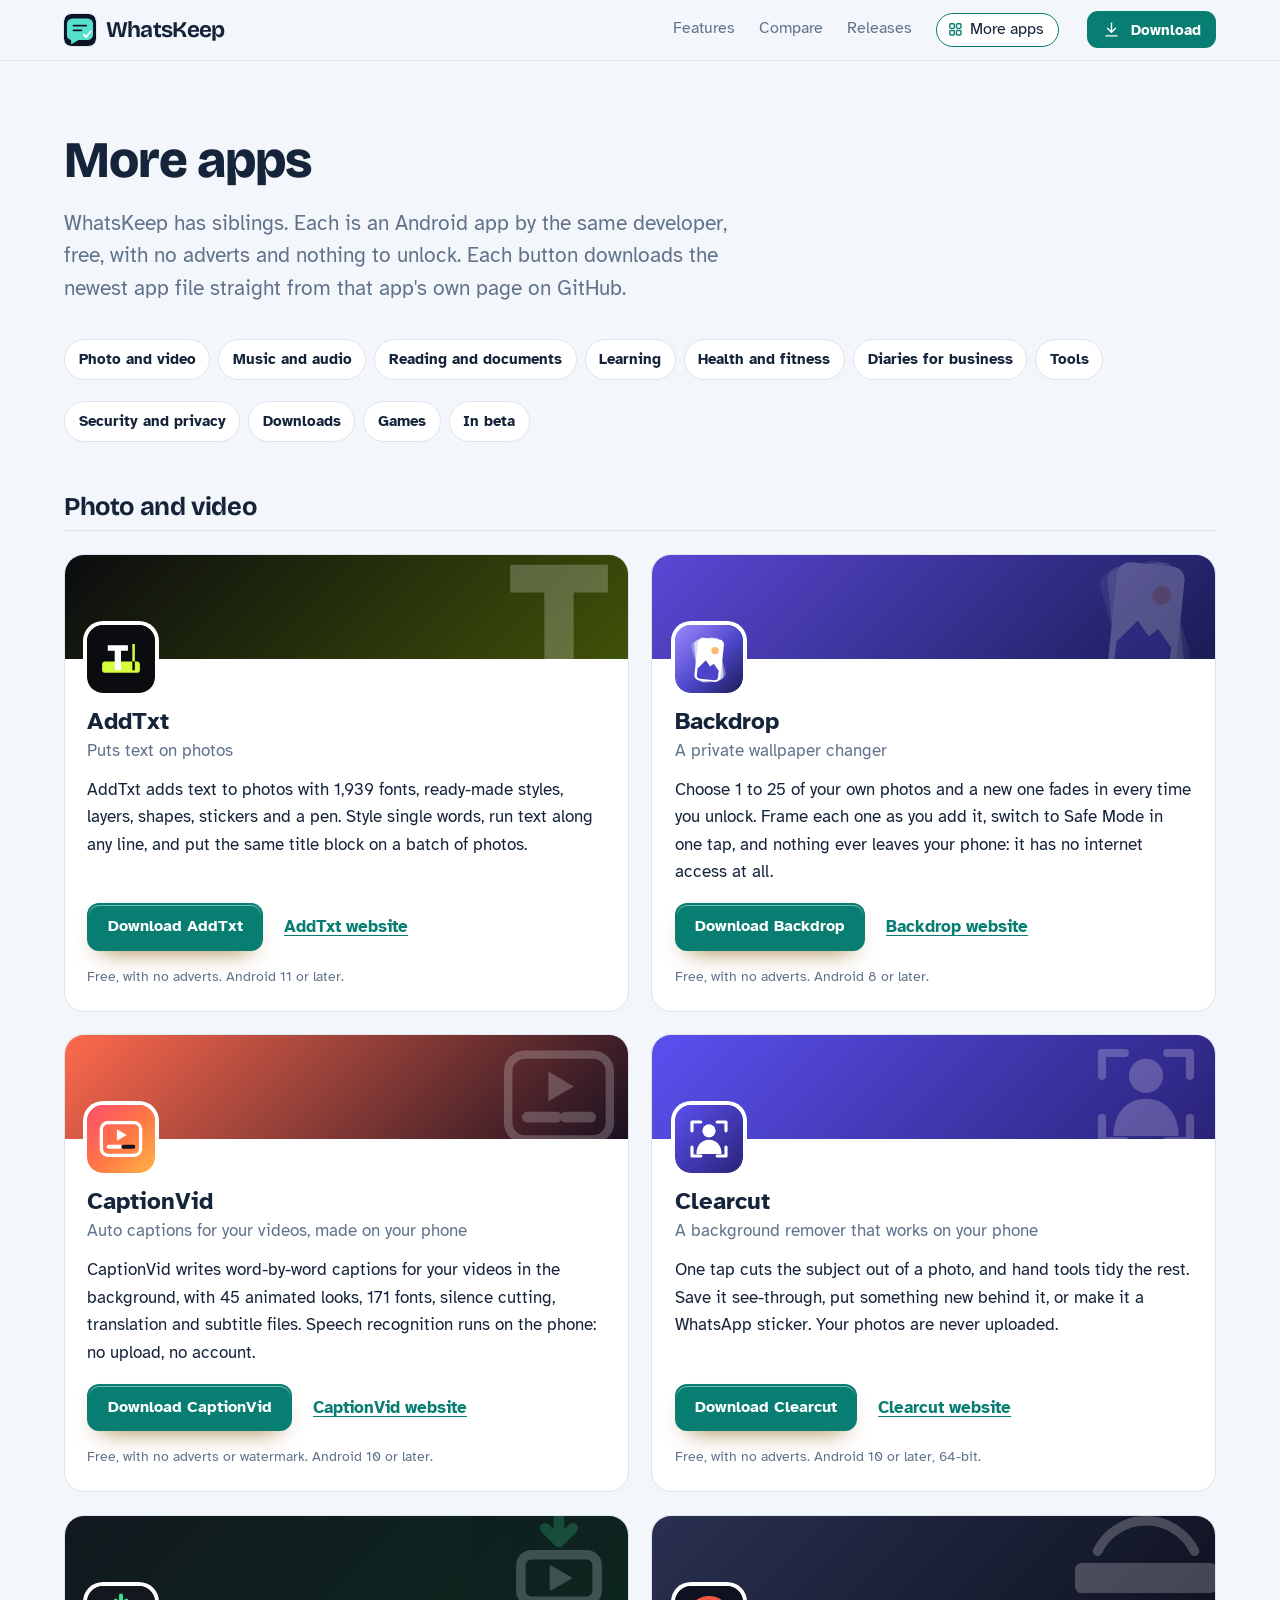
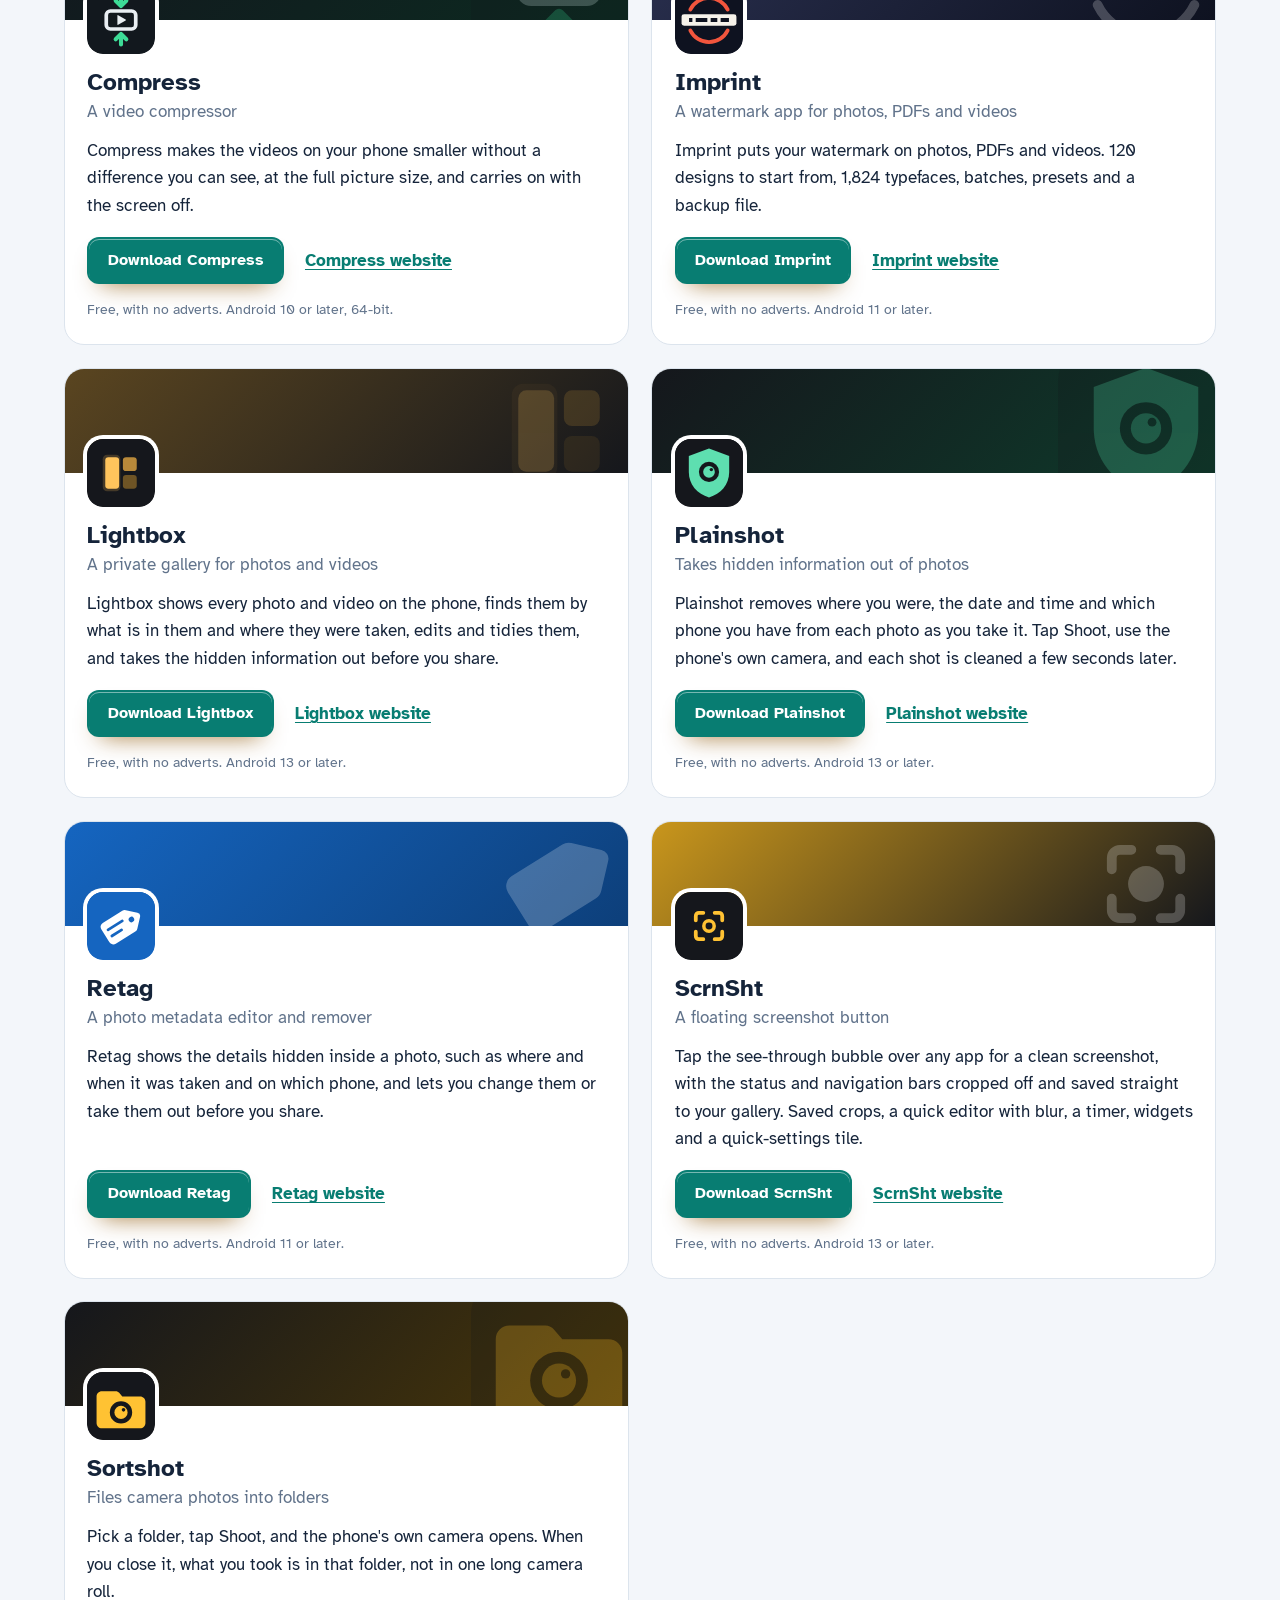
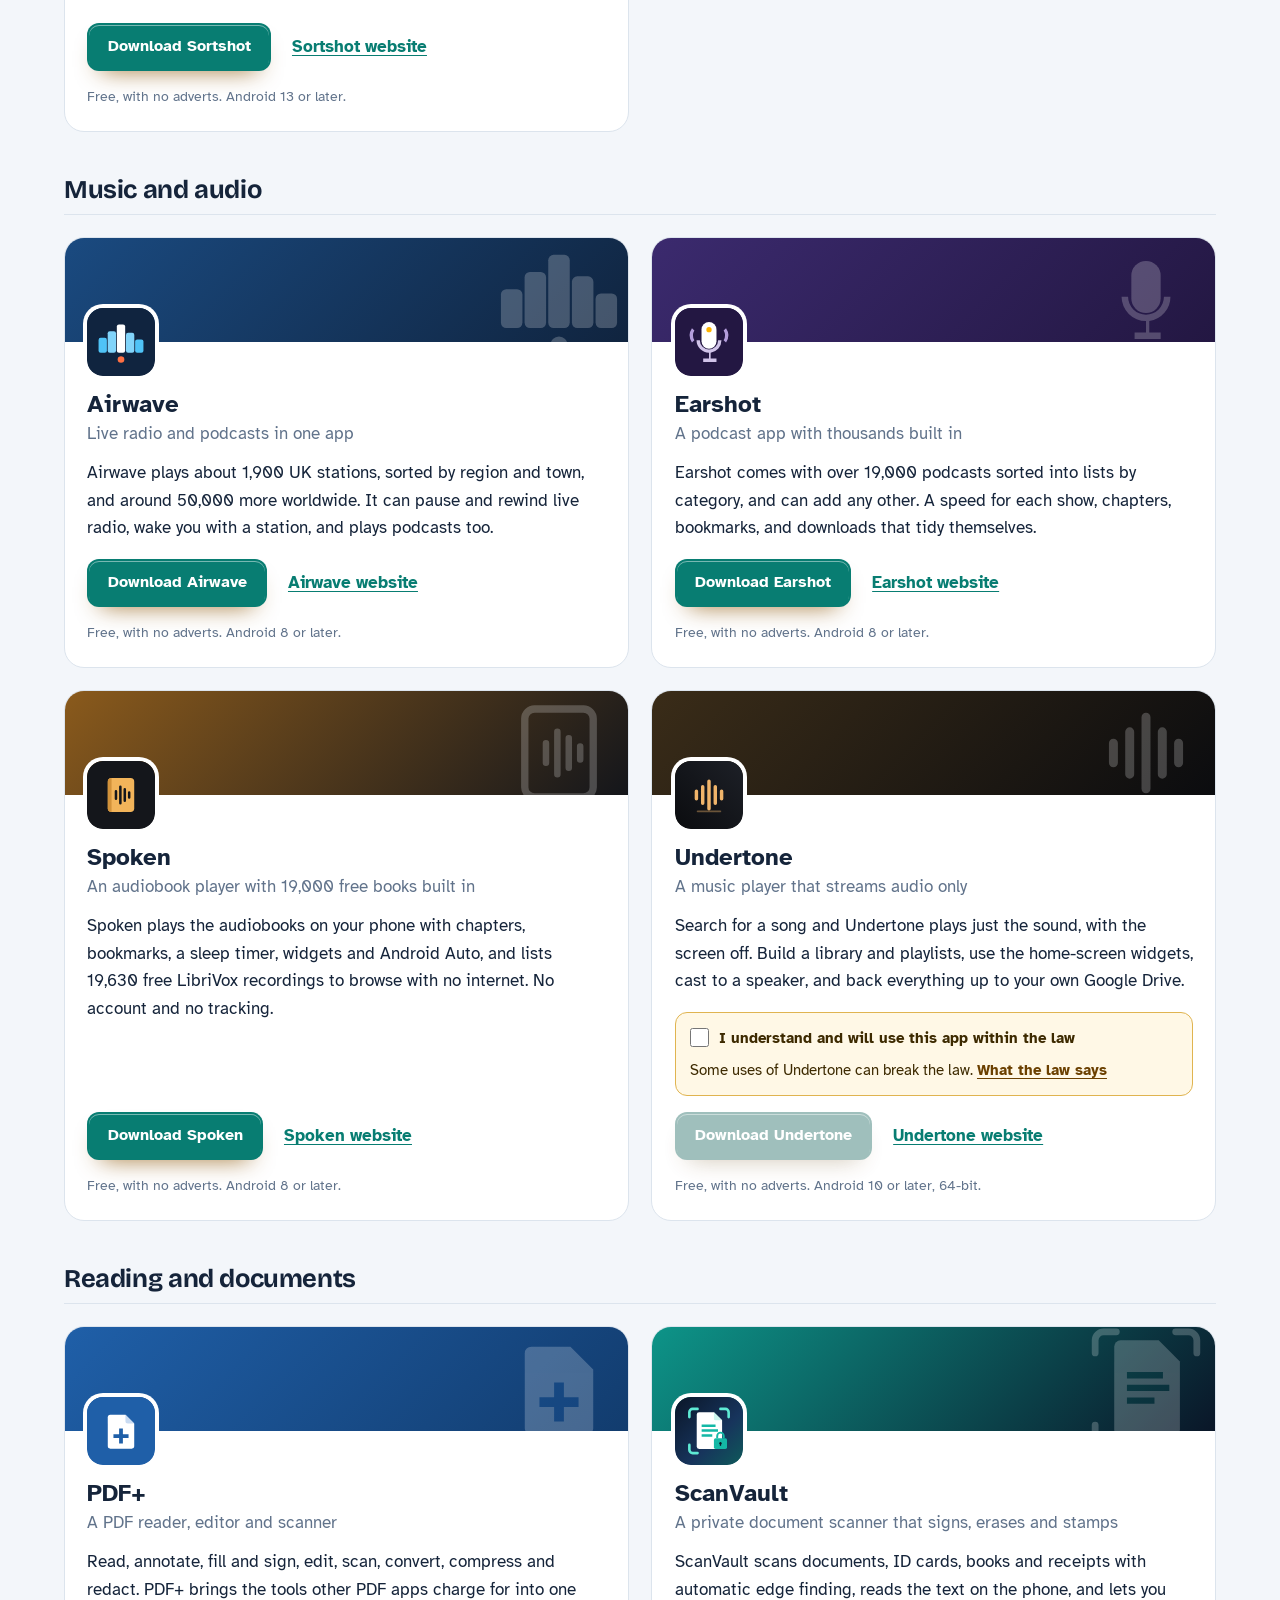
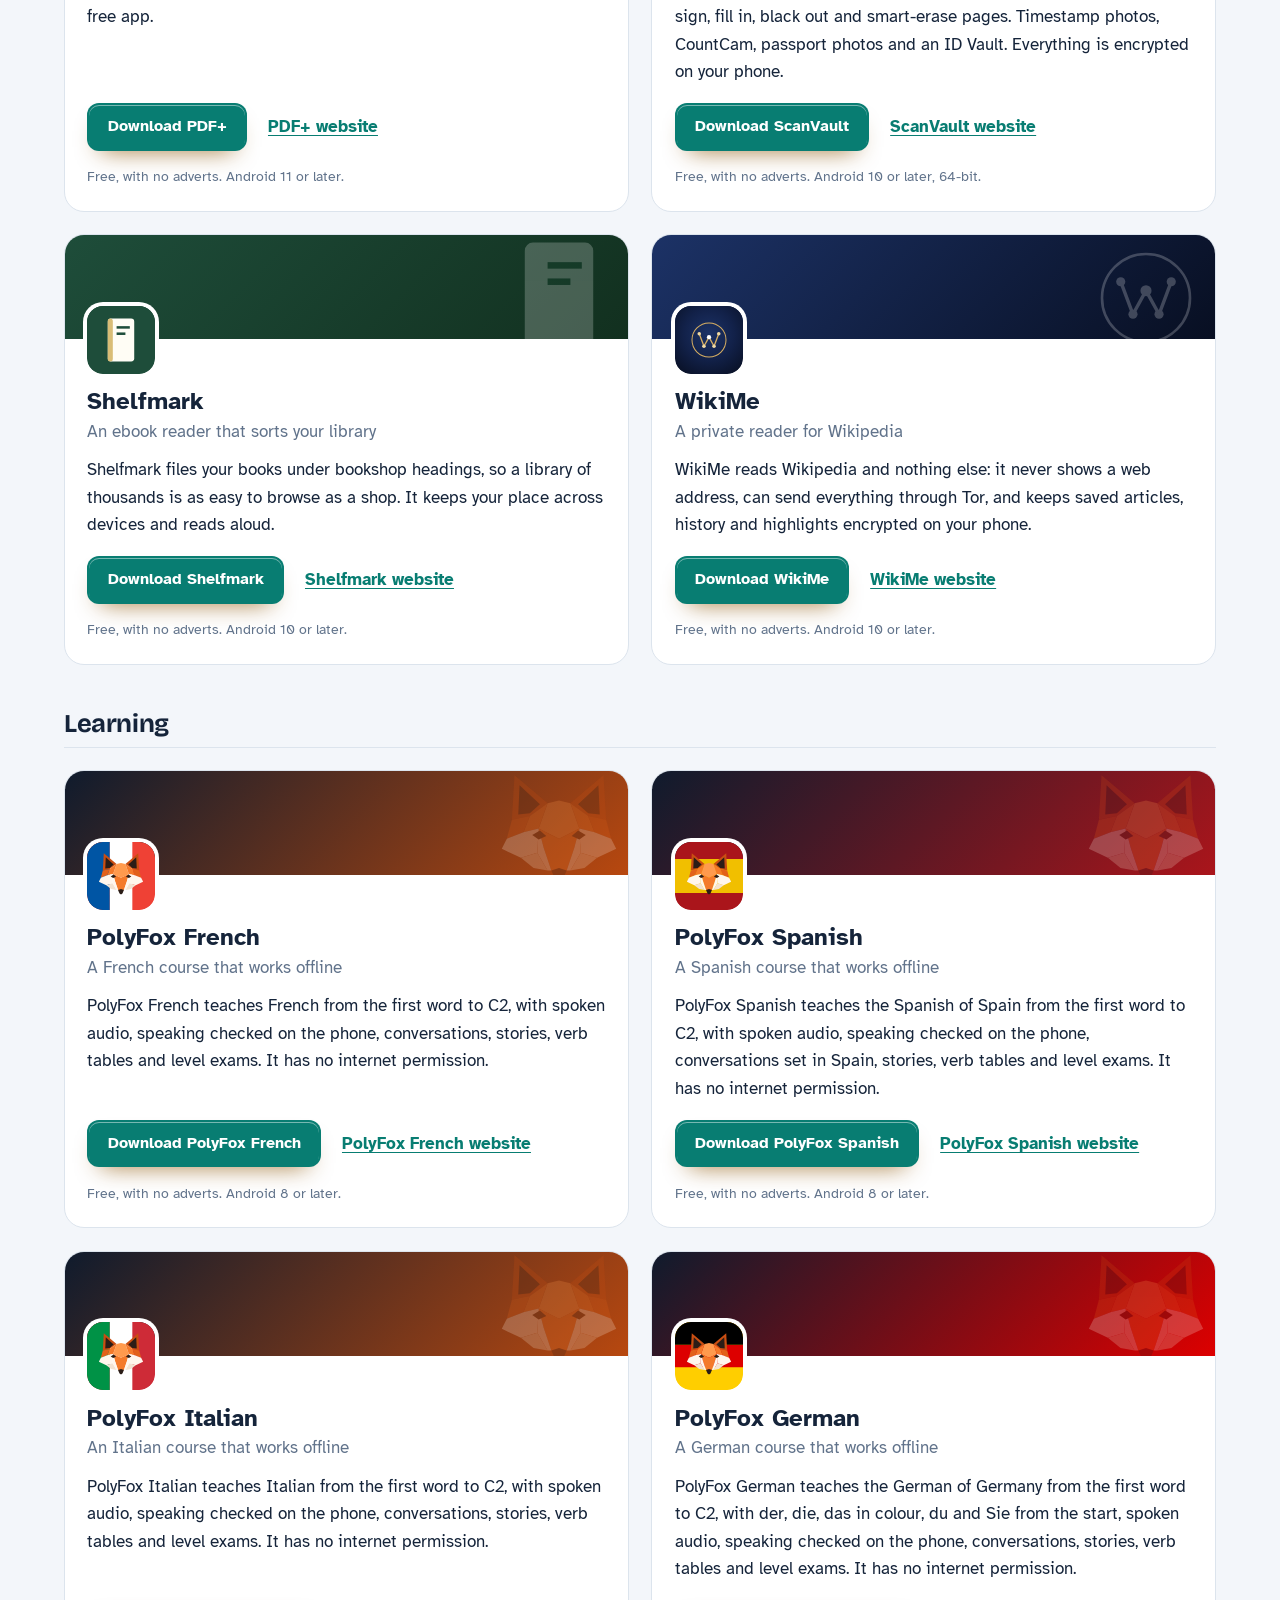
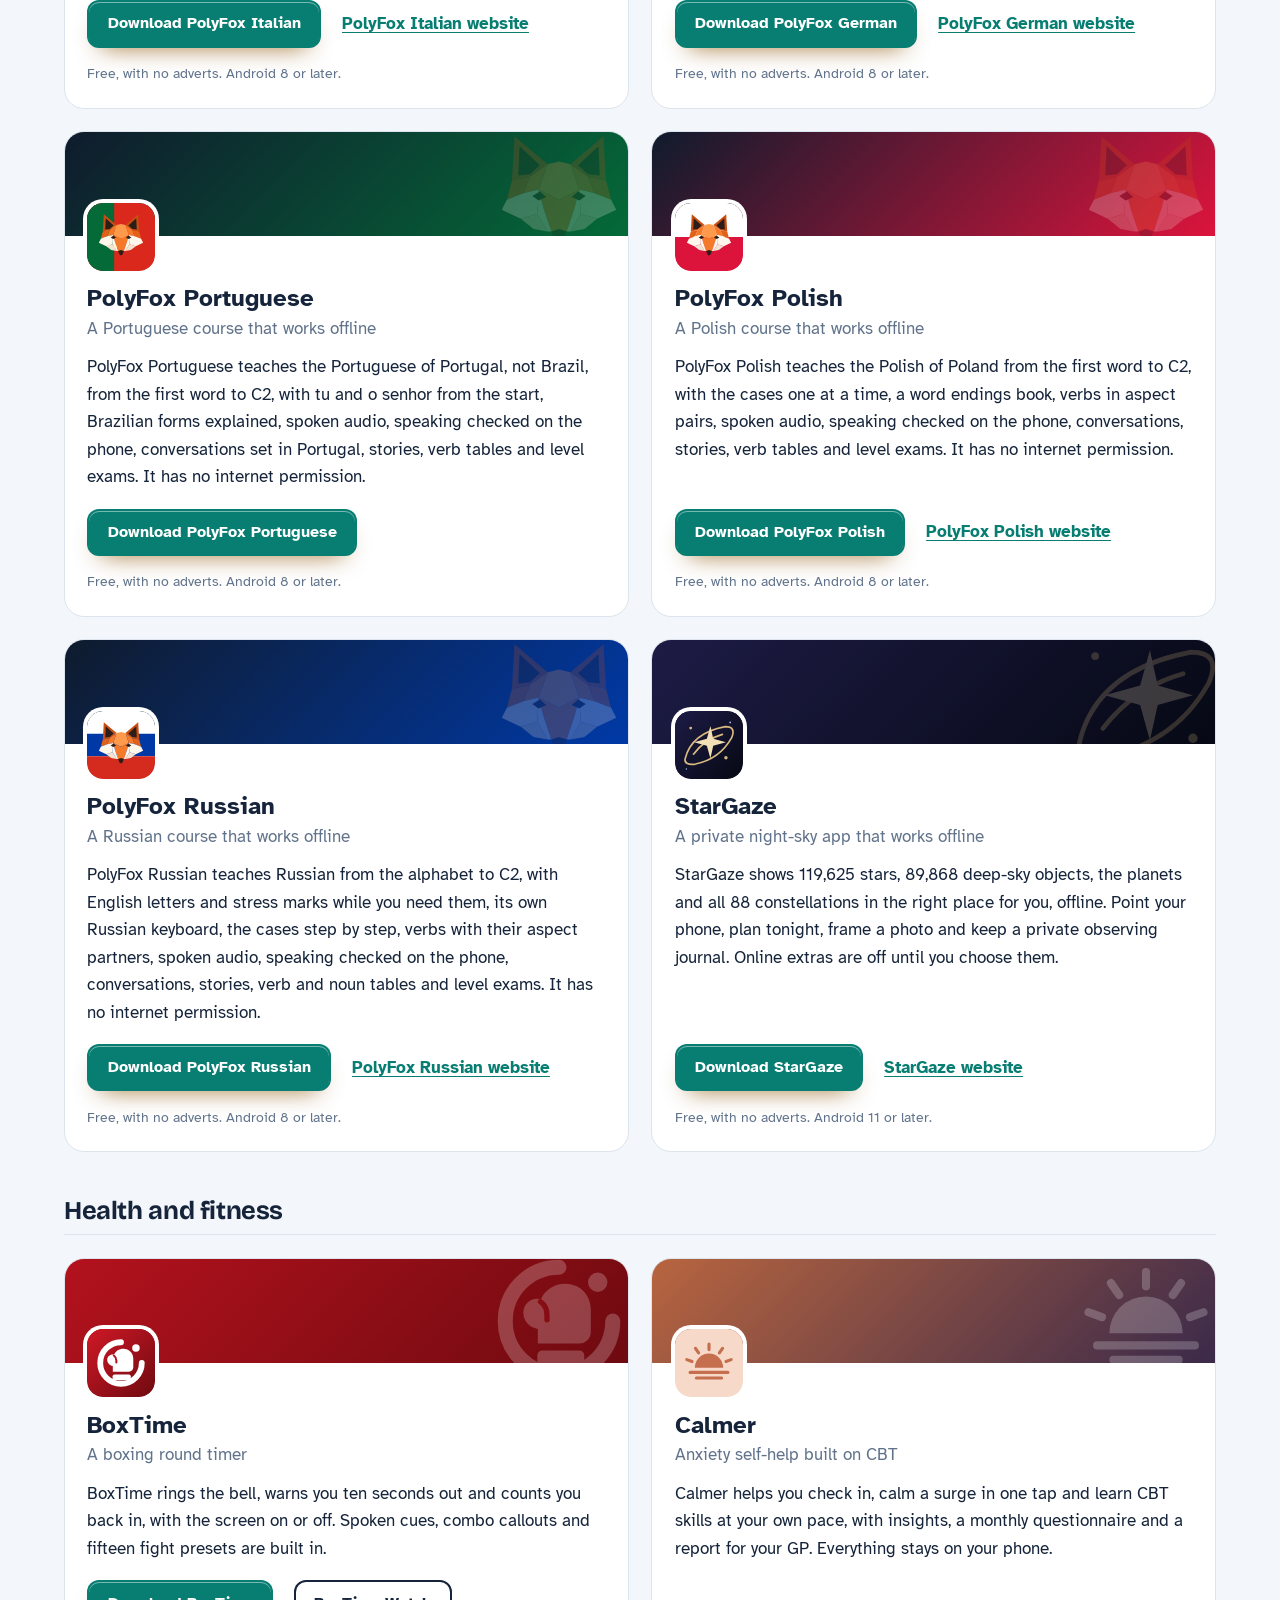
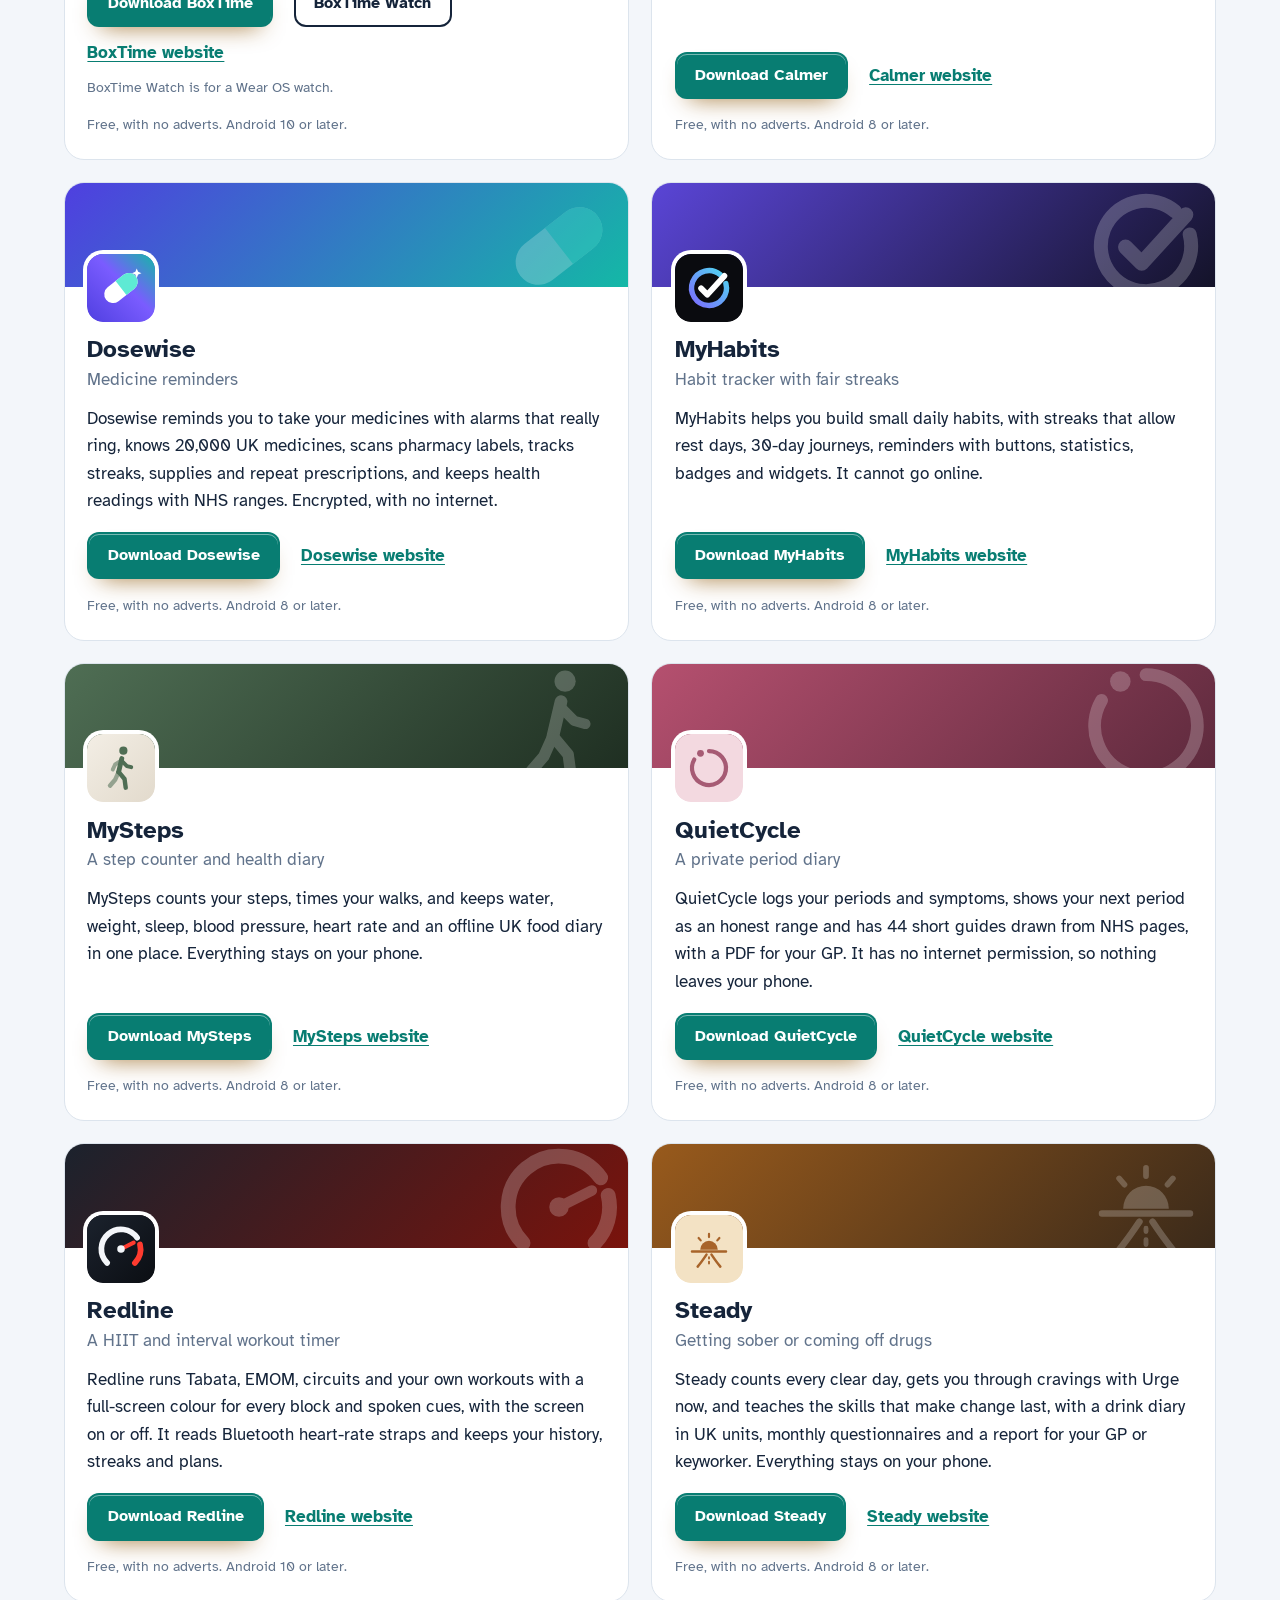
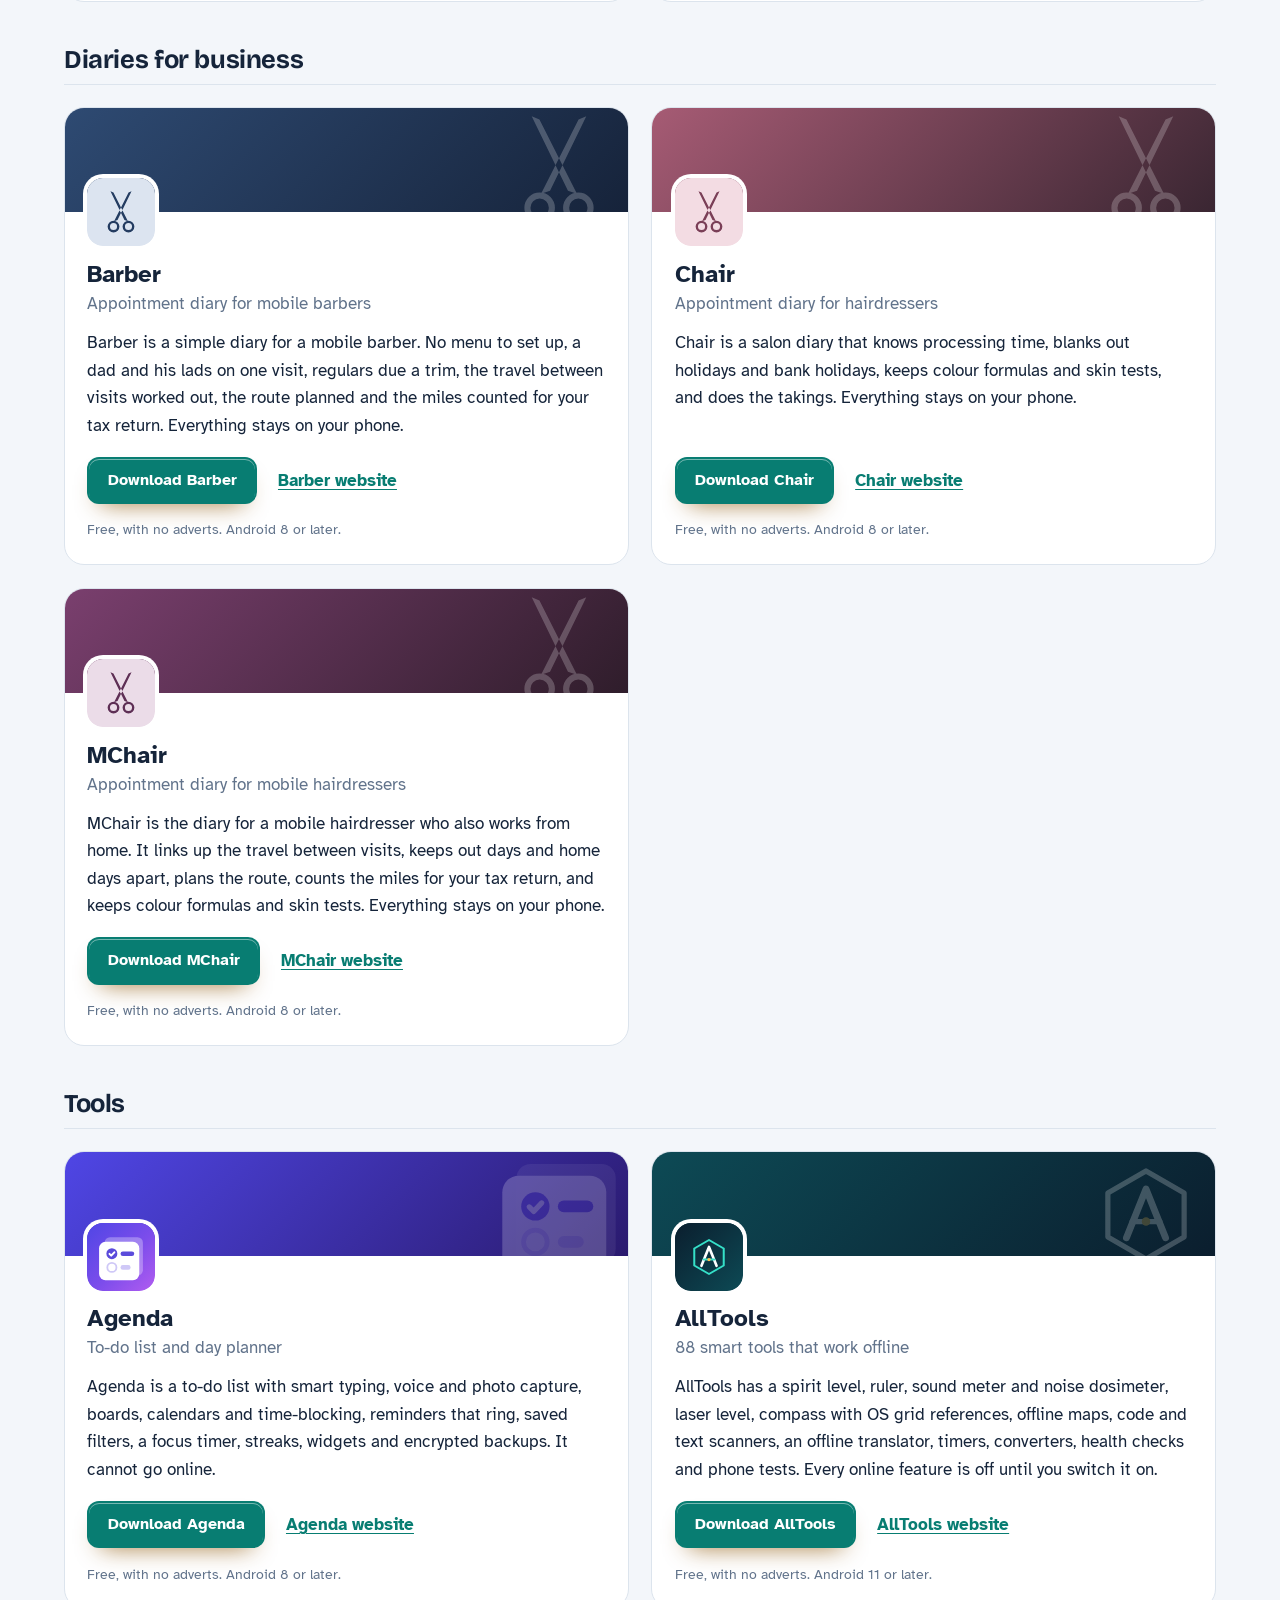
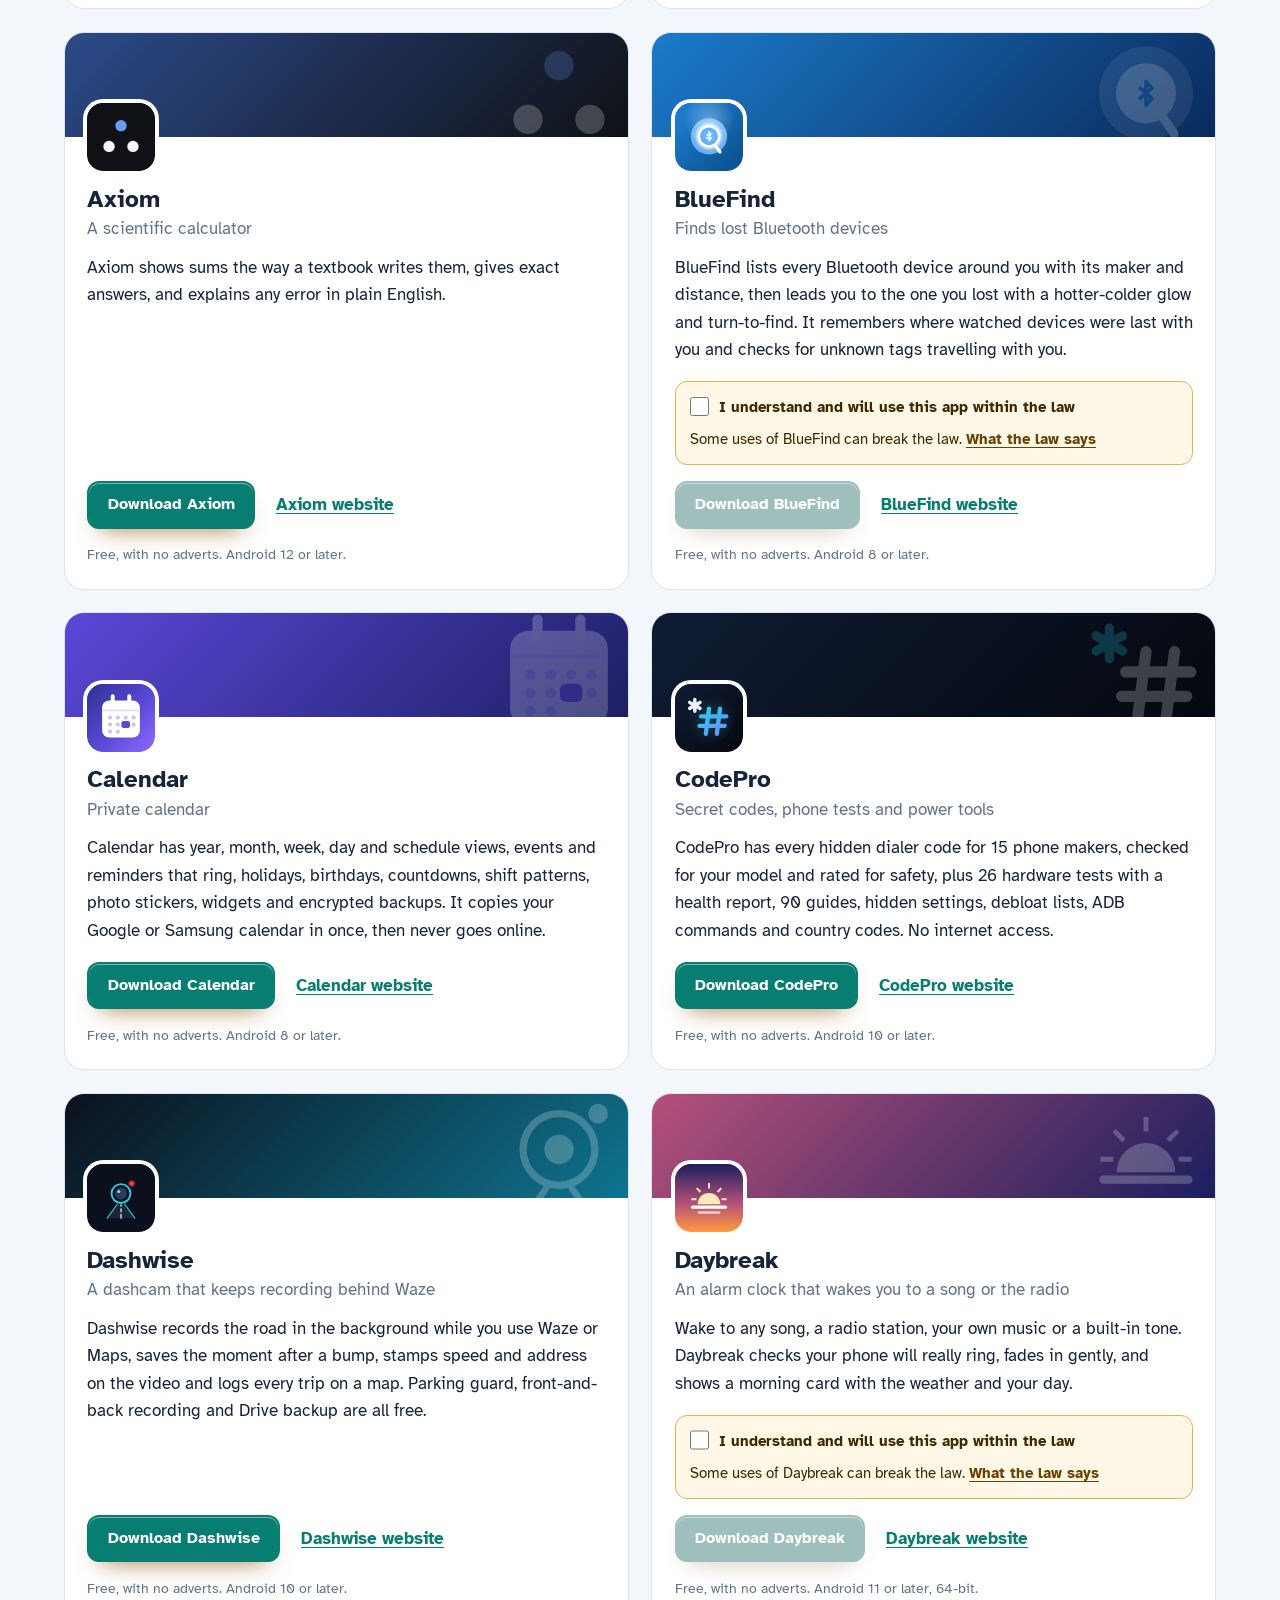
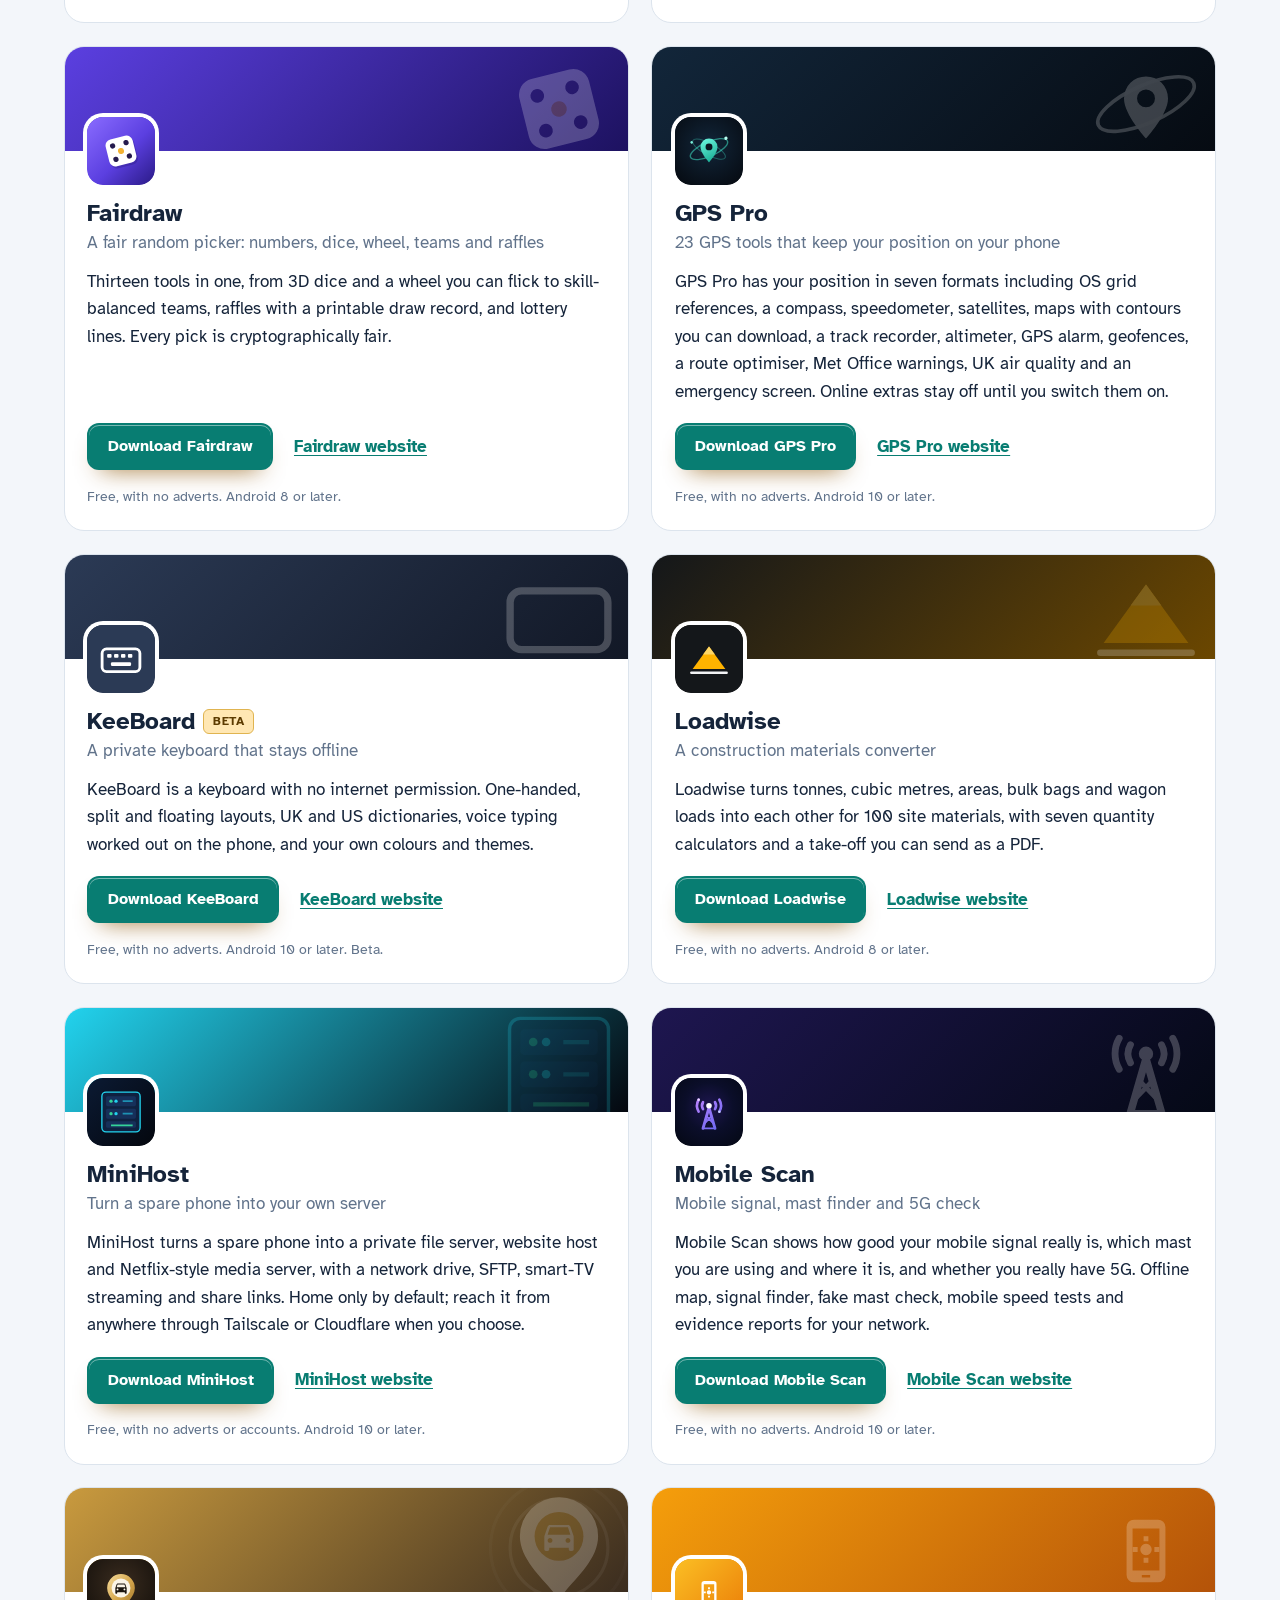
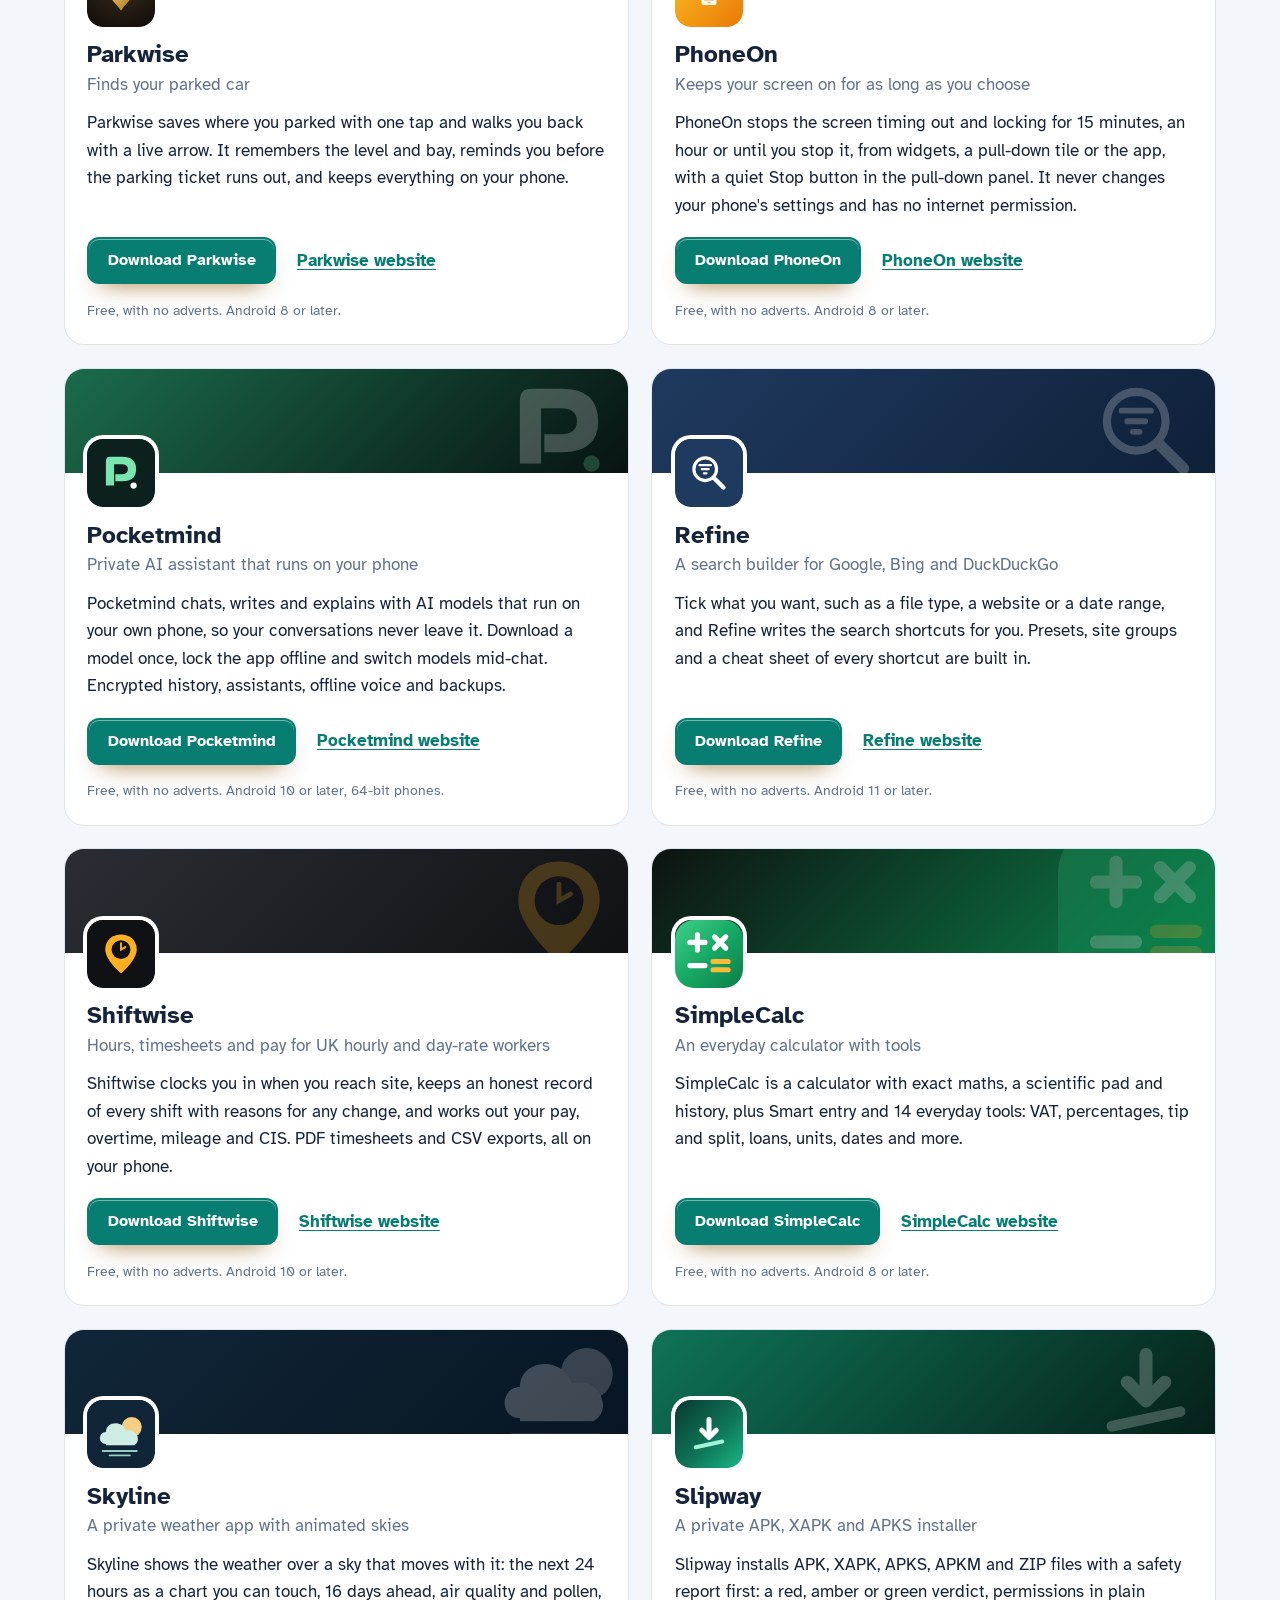
==== commit 21d4356b: "More apps: add AllTools" ====
--- a/more-apps.html
+++ b/more-apps.html
@@ -4,7 +4,7 @@
 <meta charset="utf-8">
 <meta name="viewport" content="width=device-width, initial-scale=1">
 <title>More free Android apps from the maker of WhatsKeep</title>
-<meta name="description" content="All 93 free Android apps from the maker of WhatsKeep, in one list by category, each with its download and a link to its website.">
+<meta name="description" content="All 94 free Android apps from the maker of WhatsKeep, in one list by category, each with its download and a link to its website.">
 <meta name="author" content="Jonathan Jackson">
 <link rel="canonical" href="https://customgpter.github.io/whatskeep/more-apps.html">
 <meta name="theme-color" content="#f3f6fa" media="(prefers-color-scheme: light)">
@@ -12,7 +12,7 @@
 <meta property="og:type" content="website">
 <meta property="og:site_name" content="WhatsKeep">
 <meta property="og:title" content="More free Android apps from the maker of WhatsKeep">
-<meta property="og:description" content="All 93 free Android apps from the maker of WhatsKeep, in one list by category, each with its download and a link to its website.">
+<meta property="og:description" content="All 94 free Android apps from the maker of WhatsKeep, in one list by category, each with its download and a link to its website.">
 <meta property="og:url" content="https://customgpter.github.io/whatskeep/more-apps.html">
 <meta property="og:image" content="https://customgpter.github.io/whatskeep/assets/og.png">
 <meta property="og:image:width" content="1200">
@@ -26,7 +26,7 @@
 <link rel="preload" href="./assets/fonts/atkinson-hyperlegible-latin-400-normal.woff2" as="font" type="font/woff2" crossorigin>
 <link rel="stylesheet" href="./assets/site.css?v=1">
 <link rel="stylesheet" href="./assets/house.css?v=1">
-<script type="application/ld+json">{"@context":"https://schema.org","@type":"ItemList","name":"Apps from the maker of WhatsKeep","url":"https://customgpter.github.io/whatskeep/more-apps.html","itemListElement":[{"@type":"ListItem","position":1,"name":"AddTxt","url":"https://customgpter.github.io/addtxt/"},{"@type":"ListItem","position":2,"name":"Backdrop","url":"https://customgpter.github.io/backdrop/"},{"@type":"ListItem","position":3,"name":"CaptionVid","url":"https://customgpter.github.io/captionvid/"},{"@type":"ListItem","position":4,"name":"Clearcut","url":"https://customgpter.github.io/clearcut/"},{"@type":"ListItem","position":5,"name":"Compress","url":"https://customgpter.github.io/compress/"},{"@type":"ListItem","position":6,"name":"Imprint","url":"https://customgpter.github.io/imprint/"},{"@type":"ListItem","position":7,"name":"Lightbox","url":"https://customgpter.github.io/lightbox/"},{"@type":"ListItem","position":8,"name":"Plainshot","url":"https://customgpter.github.io/plainshot/"},{"@type":"ListItem","position":9,"name":"Retag","url":"https://customgpter.github.io/retag/"},{"@type":"ListItem","position":10,"name":"ScrnSht","url":"https://customgpter.github.io/scrnsht/"},{"@type":"ListItem","position":11,"name":"Sortshot","url":"https://customgpter.github.io/sortshot/"},{"@type":"ListItem","position":12,"name":"Airwave","url":"https://customgpter.github.io/airwave/"},{"@type":"ListItem","position":13,"name":"Earshot","url":"https://customgpter.github.io/earshot/"},{"@type":"ListItem","position":14,"name":"Spoken","url":"https://customgpter.github.io/spoken/"},{"@type":"ListItem","position":15,"name":"Undertone","url":"https://customgpter.github.io/undertone/"},{"@type":"ListItem","position":16,"name":"PDF+","url":"https://customgpter.github.io/pdfplus/"},{"@type":"ListItem","position":17,"name":"ScanVault","url":"https://customgpter.github.io/scanvault/"},{"@type":"ListItem","position":18,"name":"Shelfmark","url":"https://customgpter.github.io/shelfmark/"},{"@type":"ListItem","position":19,"name":"WikiMe","url":"https://customgpter.github.io/wikime/"},{"@type":"ListItem","position":20,"name":"PolyFox French","url":"https://customgpter.github.io/polyfox/"},{"@type":"ListItem","position":21,"name":"PolyFox German","url":"https://customgpter.github.io/polyfox-german/"},{"@type":"ListItem","position":22,"name":"PolyFox Polish","url":"https://customgpter.github.io/polyfox-polish/"},{"@type":"ListItem","position":23,"name":"PolyFox Russian","url":"https://customgpter.github.io/polyfox-russian/"},{"@type":"ListItem","position":24,"name":"StarGaze","url":"https://customgpter.github.io/stargaze/"},{"@type":"ListItem","position":25,"name":"BoxTime","url":"https://customgpter.github.io/boxtime/"},{"@type":"ListItem","position":26,"name":"Calmer","url":"https://customgpter.github.io/calmer/"},{"@type":"ListItem","position":27,"name":"Dosewise","url":"https://customgpter.github.io/dosewise/"},{"@type":"ListItem","position":28,"name":"MyHabits","url":"https://customgpter.github.io/myhabits/"},{"@type":"ListItem","position":29,"name":"MySteps","url":"https://customgpter.github.io/mysteps/"},{"@type":"ListItem","position":30,"name":"QuietCycle","url":"https://customgpter.github.io/quietcycle/"},{"@type":"ListItem","position":31,"name":"Redline","url":"https://customgpter.github.io/redline/"},{"@type":"ListItem","position":32,"name":"Steady","url":"https://customgpter.github.io/steady/"},{"@type":"ListItem","position":33,"name":"Barber","url":"https://customgpter.github.io/barber/"},{"@type":"ListItem","position":34,"name":"Chair","url":"https://customgpter.github.io/chair/"},{"@type":"ListItem","position":35,"name":"MChair","url":"https://customgpter.github.io/mchair/"},{"@type":"ListItem","position":36,"name":"Agenda","url":"https://customgpter.github.io/agenda/"},{"@type":"ListItem","position":37,"name":"Axiom","url":"https://customgpter.github.io/axiom/"},{"@type":"ListItem","position":38,"name":"BlueFind","url":"https://customgpter.github.io/bluefind/"},{"@type":"ListItem","position":39,"name":"Calendar","url":"https://customgpter.github.io/calendar/"},{"@type":"ListItem","position":40,"name":"CodePro","url":"https://customgpter.github.io/codepro/"},{"@type":"ListItem","position":41,"name":"Dashwise","url":"https://customgpter.github.io/dashwise/"},{"@type":"ListItem","position":42,"name":"Daybreak","url":"https://customgpter.github.io/daybreak/"},{"@type":"ListItem","position":43,"name":"Fairdraw","url":"https://customgpter.github.io/fairdraw/"},{"@type":"ListItem","position":44,"name":"GPS Pro","url":"https://customgpter.github.io/gpspro/"},{"@type":"ListItem","position":45,"name":"KeeBoard","url":"https://customgpter.github.io/keeboard/"},{"@type":"ListItem","position":46,"name":"Loadwise","url":"https://customgpter.github.io/loadwise/"},{"@type":"ListItem","position":47,"name":"MiniHost","url":"https://customgpter.github.io/minihost/"},{"@type":"ListItem","position":48,"name":"Mobile Scan","url":"https://customgpter.github.io/mobilescan/"},{"@type":"ListItem","position":49,"name":"Parkwise","url":"https://customgpter.github.io/parkwise/"},{"@type":"ListItem","position":50,"name":"Pocketmind","url":"https://customgpter.github.io/pocketmind/"},{"@type":"ListItem","position":51,"name":"Refine","url":"https://customgpter.github.io/refine/"},{"@type":"ListItem","position":52,"name":"Shiftwise","url":"https://customgpter.github.io/shiftwise/"},{"@type":"ListItem","position":53,"name":"SimpleCalc","url":"https://customgpter.github.io/simplecalc/"},{"@type":"ListItem","position":54,"name":"Skyline","url":"https://customgpter.github.io/skyline/"},{"@type":"ListItem","position":55,"name":"Slipway","url":"https://customgpter.github.io/slipway/"},{"@type":"ListItem","position":56,"name":"Tagger","url":"https://customgpter.github.io/tagger/"},{"@type":"ListItem","position":57,"name":"TotalClean","url":"https://customgpter.github.io/totalclean/"},{"@type":"ListItem","position":58,"name":"TVLink","url":"https://customgpter.github.io/tvlink/"},{"@type":"ListItem","position":59,"name":"Unbox","url":"https://customgpter.github.io/unbox/"},{"@type":"ListItem","position":60,"name":"WhatsKeep","url":"https://customgpter.github.io/whatskeep/"},{"@type":"ListItem","position":61,"name":"WiFi Scan","url":"https://customgpter.github.io/wifiscan/"},{"@type":"ListItem","position":62,"name":"Auditly","url":"https://customgpter.github.io/auditly/"},{"@type":"ListItem","position":63,"name":"Backchannel","url":"https://customgpter.github.io/backchannel/"},{"@type":"ListItem","position":64,"name":"ENotes","url":"https://customgpter.github.io/enotes/"},{"@type":"ListItem","position":65,"name":"FindMe","url":"https://customgpter.github.io/findme/"},{"@type":"ListItem","position":66,"name":"iLock","url":"https://customgpter.github.io/ilock/"},{"@type":"ListItem","position":67,"name":"ImSafe","url":"https://customgpter.github.io/imsafe/"},{"@type":"ListItem","position":68,"name":"IShred","url":"https://customgpter.github.io/ishred/"},{"@type":"ListItem","position":69,"name":"LockBox","url":"https://customgpter.github.io/lockbox/"},{"@type":"ListItem","position":70,"name":"PassVault","url":"https://customgpter.github.io/passvault/"},{"@type":"ListItem","position":71,"name":"SpyFind","url":"https://customgpter.github.io/spyfind/"},{"@type":"ListItem","position":72,"name":"TextWipe","url":"https://customgpter.github.io/textwipe/"},{"@type":"ListItem","position":73,"name":"Tracewire","url":"https://customgpter.github.io/tracewire/"},{"@type":"ListItem","position":74,"name":"Vigil","url":"https://customgpter.github.io/vigil/"},{"@type":"ListItem","position":75,"name":"Grab","url":"https://customgpter.github.io/grab/"},{"@type":"ListItem","position":76,"name":"Swarm","url":"https://customgpter.github.io/swarm/"},{"@type":"ListItem","position":77,"name":"Plane Games","url":"https://customgpter.github.io/plane-games/"},{"@type":"ListItem","position":78,"name":"Ninefold","url":"https://customgpter.github.io/ninefold/"},{"@type":"ListItem","position":79,"name":"Cubewise","url":"https://customgpter.github.io/cubewise/"},{"@type":"ListItem","position":80,"name":"Tilewise","url":"https://customgpter.github.io/tilewise/"},{"@type":"ListItem","position":81,"name":"Letterwise","url":"https://customgpter.github.io/letterwise/"},{"@type":"ListItem","position":82,"name":"Kingside","url":"https://customgpter.github.io/kingside/"},{"@type":"ListItem","position":83,"name":"Deckhand","url":"https://customgpter.github.io/deckhand/"},{"@type":"ListItem","position":84,"name":"SNESForge","url":"https://customgpter.github.io/snesforge/"},{"@type":"ListItem","position":85,"name":"Fame Boy","url":"https://customgpter.github.io/fameboy/"},{"@type":"ListItem","position":86,"name":"PSPPro","url":"https://customgpter.github.io/psppro/"},{"@type":"ListItem","position":87,"name":"MegaGen","url":"https://customgpter.github.io/megagen/"},{"@type":"ListItem","position":88,"name":"QVR","url":"https://customgpter.github.io/qvr/"},{"@type":"ListItem","position":89,"name":"QVR Watch","url":"https://customgpter.github.io/qvr-watch/"},{"@type":"ListItem","position":90,"name":"QVRLite","url":"https://customgpter.github.io/qvrlite/"},{"@type":"ListItem","position":91,"name":"Onionz","url":"https://customgpter.github.io/onionz/"},{"@type":"ListItem","position":92,"name":"OnionzWeb","url":"https://customgpter.github.io/onionzweb/"}]}</script>
+<script type="application/ld+json">{"@context":"https://schema.org","@type":"ItemList","name":"Apps from the maker of WhatsKeep","url":"https://customgpter.github.io/whatskeep/more-apps.html","itemListElement":[{"@type":"ListItem","position":1,"name":"AddTxt","url":"https://customgpter.github.io/addtxt/"},{"@type":"ListItem","position":2,"name":"Backdrop","url":"https://customgpter.github.io/backdrop/"},{"@type":"ListItem","position":3,"name":"CaptionVid","url":"https://customgpter.github.io/captionvid/"},{"@type":"ListItem","position":4,"name":"Clearcut","url":"https://customgpter.github.io/clearcut/"},{"@type":"ListItem","position":5,"name":"Compress","url":"https://customgpter.github.io/compress/"},{"@type":"ListItem","position":6,"name":"Imprint","url":"https://customgpter.github.io/imprint/"},{"@type":"ListItem","position":7,"name":"Lightbox","url":"https://customgpter.github.io/lightbox/"},{"@type":"ListItem","position":8,"name":"Plainshot","url":"https://customgpter.github.io/plainshot/"},{"@type":"ListItem","position":9,"name":"Retag","url":"https://customgpter.github.io/retag/"},{"@type":"ListItem","position":10,"name":"ScrnSht","url":"https://customgpter.github.io/scrnsht/"},{"@type":"ListItem","position":11,"name":"Sortshot","url":"https://customgpter.github.io/sortshot/"},{"@type":"ListItem","position":12,"name":"Airwave","url":"https://customgpter.github.io/airwave/"},{"@type":"ListItem","position":13,"name":"Earshot","url":"https://customgpter.github.io/earshot/"},{"@type":"ListItem","position":14,"name":"Spoken","url":"https://customgpter.github.io/spoken/"},{"@type":"ListItem","position":15,"name":"Undertone","url":"https://customgpter.github.io/undertone/"},{"@type":"ListItem","position":16,"name":"PDF+","url":"https://customgpter.github.io/pdfplus/"},{"@type":"ListItem","position":17,"name":"ScanVault","url":"https://customgpter.github.io/scanvault/"},{"@type":"ListItem","position":18,"name":"Shelfmark","url":"https://customgpter.github.io/shelfmark/"},{"@type":"ListItem","position":19,"name":"WikiMe","url":"https://customgpter.github.io/wikime/"},{"@type":"ListItem","position":20,"name":"PolyFox French","url":"https://customgpter.github.io/polyfox/"},{"@type":"ListItem","position":21,"name":"PolyFox German","url":"https://customgpter.github.io/polyfox-german/"},{"@type":"ListItem","position":22,"name":"PolyFox Polish","url":"https://customgpter.github.io/polyfox-polish/"},{"@type":"ListItem","position":23,"name":"PolyFox Russian","url":"https://customgpter.github.io/polyfox-russian/"},{"@type":"ListItem","position":24,"name":"StarGaze","url":"https://customgpter.github.io/stargaze/"},{"@type":"ListItem","position":25,"name":"BoxTime","url":"https://customgpter.github.io/boxtime/"},{"@type":"ListItem","position":26,"name":"Calmer","url":"https://customgpter.github.io/calmer/"},{"@type":"ListItem","position":27,"name":"Dosewise","url":"https://customgpter.github.io/dosewise/"},{"@type":"ListItem","position":28,"name":"MyHabits","url":"https://customgpter.github.io/myhabits/"},{"@type":"ListItem","position":29,"name":"MySteps","url":"https://customgpter.github.io/mysteps/"},{"@type":"ListItem","position":30,"name":"QuietCycle","url":"https://customgpter.github.io/quietcycle/"},{"@type":"ListItem","position":31,"name":"Redline","url":"https://customgpter.github.io/redline/"},{"@type":"ListItem","position":32,"name":"Steady","url":"https://customgpter.github.io/steady/"},{"@type":"ListItem","position":33,"name":"Barber","url":"https://customgpter.github.io/barber/"},{"@type":"ListItem","position":34,"name":"Chair","url":"https://customgpter.github.io/chair/"},{"@type":"ListItem","position":35,"name":"MChair","url":"https://customgpter.github.io/mchair/"},{"@type":"ListItem","position":36,"name":"Agenda","url":"https://customgpter.github.io/agenda/"},{"@type":"ListItem","position":37,"name":"AllTools","url":"https://customgpter.github.io/alltools/"},{"@type":"ListItem","position":38,"name":"Axiom","url":"https://customgpter.github.io/axiom/"},{"@type":"ListItem","position":39,"name":"BlueFind","url":"https://customgpter.github.io/bluefind/"},{"@type":"ListItem","position":40,"name":"Calendar","url":"https://customgpter.github.io/calendar/"},{"@type":"ListItem","position":41,"name":"CodePro","url":"https://customgpter.github.io/codepro/"},{"@type":"ListItem","position":42,"name":"Dashwise","url":"https://customgpter.github.io/dashwise/"},{"@type":"ListItem","position":43,"name":"Daybreak","url":"https://customgpter.github.io/daybreak/"},{"@type":"ListItem","position":44,"name":"Fairdraw","url":"https://customgpter.github.io/fairdraw/"},{"@type":"ListItem","position":45,"name":"GPS Pro","url":"https://customgpter.github.io/gpspro/"},{"@type":"ListItem","position":46,"name":"KeeBoard","url":"https://customgpter.github.io/keeboard/"},{"@type":"ListItem","position":47,"name":"Loadwise","url":"https://customgpter.github.io/loadwise/"},{"@type":"ListItem","position":48,"name":"MiniHost","url":"https://customgpter.github.io/minihost/"},{"@type":"ListItem","position":49,"name":"Mobile Scan","url":"https://customgpter.github.io/mobilescan/"},{"@type":"ListItem","position":50,"name":"Parkwise","url":"https://customgpter.github.io/parkwise/"},{"@type":"ListItem","position":51,"name":"Pocketmind","url":"https://customgpter.github.io/pocketmind/"},{"@type":"ListItem","position":52,"name":"Refine","url":"https://customgpter.github.io/refine/"},{"@type":"ListItem","position":53,"name":"Shiftwise","url":"https://customgpter.github.io/shiftwise/"},{"@type":"ListItem","position":54,"name":"SimpleCalc","url":"https://customgpter.github.io/simplecalc/"},{"@type":"ListItem","position":55,"name":"Skyline","url":"https://customgpter.github.io/skyline/"},{"@type":"ListItem","position":56,"name":"Slipway","url":"https://customgpter.github.io/slipway/"},{"@type":"ListItem","position":57,"name":"Tagger","url":"https://customgpter.github.io/tagger/"},{"@type":"ListItem","position":58,"name":"TotalClean","url":"https://customgpter.github.io/totalclean/"},{"@type":"ListItem","position":59,"name":"TVLink","url":"https://customgpter.github.io/tvlink/"},{"@type":"ListItem","position":60,"name":"Unbox","url":"https://customgpter.github.io/unbox/"},{"@type":"ListItem","position":61,"name":"WhatsKeep","url":"https://customgpter.github.io/whatskeep/"},{"@type":"ListItem","position":62,"name":"WiFi Scan","url":"https://customgpter.github.io/wifiscan/"},{"@type":"ListItem","position":63,"name":"Auditly","url":"https://customgpter.github.io/auditly/"},{"@type":"ListItem","position":64,"name":"Backchannel","url":"https://customgpter.github.io/backchannel/"},{"@type":"ListItem","position":65,"name":"ENotes","url":"https://customgpter.github.io/enotes/"},{"@type":"ListItem","position":66,"name":"FindMe","url":"https://customgpter.github.io/findme/"},{"@type":"ListItem","position":67,"name":"iLock","url":"https://customgpter.github.io/ilock/"},{"@type":"ListItem","position":68,"name":"ImSafe","url":"https://customgpter.github.io/imsafe/"},{"@type":"ListItem","position":69,"name":"IShred","url":"https://customgpter.github.io/ishred/"},{"@type":"ListItem","position":70,"name":"LockBox","url":"https://customgpter.github.io/lockbox/"},{"@type":"ListItem","position":71,"name":"PassVault","url":"https://customgpter.github.io/passvault/"},{"@type":"ListItem","position":72,"name":"SpyFind","url":"https://customgpter.github.io/spyfind/"},{"@type":"ListItem","position":73,"name":"TextWipe","url":"https://customgpter.github.io/textwipe/"},{"@type":"ListItem","position":74,"name":"Tracewire","url":"https://customgpter.github.io/tracewire/"},{"@type":"ListItem","position":75,"name":"Vigil","url":"https://customgpter.github.io/vigil/"},{"@type":"ListItem","position":76,"name":"Grab","url":"https://customgpter.github.io/grab/"},{"@type":"ListItem","position":77,"name":"Swarm","url":"https://customgpter.github.io/swarm/"},{"@type":"ListItem","position":78,"name":"Plane Games","url":"https://customgpter.github.io/plane-games/"},{"@type":"ListItem","position":79,"name":"Ninefold","url":"https://customgpter.github.io/ninefold/"},{"@type":"ListItem","position":80,"name":"Cubewise","url":"https://customgpter.github.io/cubewise/"},{"@type":"ListItem","position":81,"name":"Tilewise","url":"https://customgpter.github.io/tilewise/"},{"@type":"ListItem","position":82,"name":"Letterwise","url":"https://customgpter.github.io/letterwise/"},{"@type":"ListItem","position":83,"name":"Kingside","url":"https://customgpter.github.io/kingside/"},{"@type":"ListItem","position":84,"name":"Deckhand","url":"https://customgpter.github.io/deckhand/"},{"@type":"ListItem","position":85,"name":"SNESForge","url":"https://customgpter.github.io/snesforge/"},{"@type":"ListItem","position":86,"name":"Fame Boy","url":"https://customgpter.github.io/fameboy/"},{"@type":"ListItem","position":87,"name":"PSPPro","url":"https://customgpter.github.io/psppro/"},{"@type":"ListItem","position":88,"name":"MegaGen","url":"https://customgpter.github.io/megagen/"},{"@type":"ListItem","position":89,"name":"QVR","url":"https://customgpter.github.io/qvr/"},{"@type":"ListItem","position":90,"name":"QVR Watch","url":"https://customgpter.github.io/qvr-watch/"},{"@type":"ListItem","position":91,"name":"QVRLite","url":"https://customgpter.github.io/qvrlite/"},{"@type":"ListItem","position":92,"name":"Onionz","url":"https://customgpter.github.io/onionz/"},{"@type":"ListItem","position":93,"name":"OnionzWeb","url":"https://customgpter.github.io/onionzweb/"}]}</script>
 <link rel="stylesheet" href="./assets/apps-list.css?v=1">
 <script src="./assets/apps-list.js?v=1" defer></script>
 </head>
@@ -86,7 +86,7 @@
 <li class="mapp" style="--b:#7a3f6e;--b2:#2f1d2b"><div class="mapp-cover" aria-hidden="true"><svg viewBox="0 0 108 108"><g transform="translate(54 54) scale(1.25) translate(-54 -52)"><path fill="#fff" fill-rule="evenodd" d="M37 70.5a7.5 7.5 0 1 0 15 0a7.5 7.5 0 1 0-15 0zM40 70.5a4.5 4.5 0 1 0 9 0a4.5 4.5 0 1 0-9 0zM56 70.5a7.5 7.5 0 1 0 15 0a7.5 7.5 0 1 0-15 0zM59 70.5a4.5 4.5 0 1 0 9 0a4.5 4.5 0 1 0-9 0z"/><path fill="#fff" d="M45.2 63.6 49.6 62.2 67.4 25.6 63.6 27.2zM62.8 63.6 58.4 62.2 40.6 25.6 44.4 27.2z"/><circle cx="54" cy="49.8" r="1.8" fill="none"/></g></svg></div><div class="mapp-body"><svg class="mapp-icon" viewBox="0 0 108 108" aria-hidden="true"><rect width="108" height="108" rx="24" fill="#EBDCE8"/><g transform="translate(54 54) scale(1.25) translate(-54 -52)"><path fill="#5E2F55" fill-rule="evenodd" d="M37 70.5a7.5 7.5 0 1 0 15 0a7.5 7.5 0 1 0-15 0zM40 70.5a4.5 4.5 0 1 0 9 0a4.5 4.5 0 1 0-9 0zM56 70.5a7.5 7.5 0 1 0 15 0a7.5 7.5 0 1 0-15 0zM59 70.5a4.5 4.5 0 1 0 9 0a4.5 4.5 0 1 0-9 0z"/><path fill="#5E2F55" d="M45.2 63.6 49.6 62.2 67.4 25.6 63.6 27.2zM62.8 63.6 58.4 62.2 40.6 25.6 44.4 27.2z"/><circle cx="54" cy="49.8" r="1.8" fill="#EBDCE8"/></g></svg><h3>MChair</h3><p class="mapp-kind">Appointment diary for mobile hairdressers</p><p class="mapp-say">MChair is the diary for a mobile hairdresser who also works from home. It links up the travel between visits, keeps out days and home days apart, plans the route, counts the miles for your tax return, and keeps colour formulas and skin tests. Everything stays on your phone.</p><p class="mapp-go"><a class="button" href="https://github.com/CustomGPTer/mchair/releases/latest/download/MChair.apk">Download MChair</a><a class="mapp-site" href="https://customgpter.github.io/mchair/">MChair website</a></p><p class="mapp-needs">Free, with no adverts. Android 8 or later.</p></div></li></ul></div>
 <div class="mapps-group" role="group" aria-labelledby="apps-tools"><h2 class="mapps-cat" id="apps-tools">Tools</h2>
 <ul class="mapps"><li class="mapp" style="--b:#4f46e5;--b2:#2a1a6e"><div class="mapp-cover" aria-hidden="true"><svg viewBox="0 0 108 108"><g transform="translate(54 56) scale(1.45) translate(-52 -56)"><rect x="34" y="33" width="42" height="42" rx="6" fill="#fff" fill-opacity=".3"/><rect x="28" y="38" width="44" height="42" rx="7" fill="#fff" fill-opacity=".95"/><circle cx="42" cy="51" r="6" fill="#5b4bdb"/><path d="M39.4 51.2l1.9 1.9 3.4-3.6" stroke="#fff" stroke-width="2.2" fill="none" stroke-linecap="round" stroke-linejoin="round"/><rect x="51.5" y="48.5" width="15" height="5" rx="2.5" fill="#5b4bdb"/><circle cx="42" cy="66" r="5" fill="none" stroke="#cfc8f7" stroke-width="2"/><rect x="51.5" y="63.5" width="11" height="5" rx="2.5" fill="#cfc8f7"/></g></svg></div><div class="mapp-body"><svg class="mapp-icon" viewBox="0 0 108 108" aria-hidden="true"><defs><linearGradient id="i-agenda-agi" x1="0" y1="0" x2="1" y2="1"><stop offset="0" stop-color="#4f46e5"/><stop offset=".55" stop-color="#7c4deb"/><stop offset="1" stop-color="#b15cf0"/></linearGradient></defs><rect width="108" height="108" rx="24" fill="url(#i-agenda-agi)"/><g transform="translate(54 56) scale(1.45) translate(-52 -56)"><rect x="34" y="33" width="42" height="42" rx="6" fill="#fff" fill-opacity=".3"/><rect x="28" y="38" width="44" height="42" rx="7" fill="#fff"/><circle cx="42" cy="51" r="6" fill="#5b4bdb"/><path d="M39.4 51.2l1.9 1.9 3.4-3.6" stroke="#fff" stroke-width="2.2" fill="none" stroke-linecap="round" stroke-linejoin="round"/><rect x="51.5" y="48.5" width="15" height="5" rx="2.5" fill="#5b4bdb"/><circle cx="42" cy="66" r="5" fill="none" stroke="#cfc8f7" stroke-width="2"/><rect x="51.5" y="63.5" width="11" height="5" rx="2.5" fill="#cfc8f7"/></g></svg><h3>Agenda</h3><p class="mapp-kind">To-do list and day planner</p><p class="mapp-say">Agenda is a to-do list with smart typing, voice and photo capture, boards, calendars and time-blocking, reminders that ring, saved filters, a focus timer, streaks, widgets and encrypted backups. It cannot go online.</p><p class="mapp-go"><a class="button" href="https://github.com/CustomGPTer/agenda/releases/latest/download/Agenda.apk">Download Agenda</a><a class="mapp-site" href="https://customgpter.github.io/agenda/">Agenda website</a></p><p class="mapp-needs">Free, with no adverts. Android 8 or later.</p></div></li>
-<li class="mapp" style="--b:#2c4a8a;--b2:#0f1115"><div class="mapp-cover" aria-hidden="true"><svg viewBox="0 0 108 108"><circle cx="54" cy="36" r="9" fill="#6c9bff"/><circle cx="35" cy="69" r="9" fill="#f3f5f8"/><circle cx="73" cy="69" r="9" fill="#f3f5f8"/></svg></div><div class="mapp-body"><svg class="mapp-icon" viewBox="0 0 108 108" aria-hidden="true"><rect width="108" height="108" rx="24" fill="#0f1115"/><circle cx="54" cy="36" r="9" fill="#6c9bff"/><circle cx="35" cy="69" r="9" fill="#f3f5f8"/><circle cx="73" cy="69" r="9" fill="#f3f5f8"/></svg><h3>Axiom</h3><p class="mapp-kind">A scientific calculator</p><p class="mapp-say">Axiom shows sums the way a textbook writes them, gives exact answers, and explains any error in plain English.</p><p class="mapp-go"><a class="button" href="https://github.com/CustomGPTer/axiom/releases/latest/download/Axiom.apk">Download Axiom</a><a class="mapp-site" href="https://customgpter.github.io/axiom/">Axiom website</a></p><p class="mapp-needs">Free, with no adverts. Android 12 or later.</p></div></li>
+<li class="mapp" style="--b:#0d4a55;--b2:#0b1e2e"><div class="mapp-cover" aria-hidden="true"><svg viewBox="0 0 108 108"><path d="M54 27L77.4 40.5L77.4 67.5L54 81L30.6 67.5L30.6 40.5Z" stroke="#fff" stroke-width="3.2" stroke-linejoin="round" fill="none"/><path d="M42 68L54 38L66 68" stroke="#fff" stroke-width="4.2" stroke-linecap="round" stroke-linejoin="round" fill="none"/><path d="M45.5 58L62.5 58" stroke="#fff" stroke-width="3.2" stroke-linecap="round"/><circle cx="54" cy="58" r="2.6" fill="#ffc24b"/></svg></div><div class="mapp-body"><svg class="mapp-icon" viewBox="0 0 108 108" aria-hidden="true"><defs><linearGradient id="i-alltools-atbg" x1="0" y1="0" x2="1" y2="1"><stop offset="0" stop-color="#0b1e2e"/><stop offset="1" stop-color="#0d4a55"/></linearGradient></defs><rect width="108" height="108" rx="24" fill="url(#i-alltools-atbg)"/><path d="M54 27L77.4 40.5L77.4 67.5L54 81L30.6 67.5L30.6 40.5Z" stroke="#35e0c8" stroke-width="3.2" stroke-linejoin="round" fill="none"/><path d="M42 68L54 38L66 68" stroke="#fff" stroke-width="4.2" stroke-linecap="round" stroke-linejoin="round" fill="none"/><path d="M45.5 58L62.5 58" stroke="#35e0c8" stroke-width="3.2" stroke-linecap="round"/><circle cx="54" cy="58" r="2.6" fill="#ffc24b"/></svg><h3>AllTools</h3><p class="mapp-kind">88 smart tools that work offline</p><p class="mapp-say">AllTools has a spirit level, ruler, sound meter and noise dosimeter, laser level, compass with OS grid references, offline maps, code and text scanners, an offline translator, timers, converters, health checks and phone tests. Every online feature is off until you switch it on.</p><p class="mapp-go"><a class="button" href="https://github.com/CustomGPTer/alltools/releases/latest/download/AllTools.apk">Download AllTools</a><a class="mapp-site" href="https://customgpter.github.io/alltools/">AllTools website</a></p><p class="mapp-needs">Free, with no adverts. Android 11 or later.</p></div></li><li class="mapp" style="--b:#2c4a8a;--b2:#0f1115"><div class="mapp-cover" aria-hidden="true"><svg viewBox="0 0 108 108"><circle cx="54" cy="36" r="9" fill="#6c9bff"/><circle cx="35" cy="69" r="9" fill="#f3f5f8"/><circle cx="73" cy="69" r="9" fill="#f3f5f8"/></svg></div><div class="mapp-body"><svg class="mapp-icon" viewBox="0 0 108 108" aria-hidden="true"><rect width="108" height="108" rx="24" fill="#0f1115"/><circle cx="54" cy="36" r="9" fill="#6c9bff"/><circle cx="35" cy="69" r="9" fill="#f3f5f8"/><circle cx="73" cy="69" r="9" fill="#f3f5f8"/></svg><h3>Axiom</h3><p class="mapp-kind">A scientific calculator</p><p class="mapp-say">Axiom shows sums the way a textbook writes them, gives exact answers, and explains any error in plain English.</p><p class="mapp-go"><a class="button" href="https://github.com/CustomGPTer/axiom/releases/latest/download/Axiom.apk">Download Axiom</a><a class="mapp-site" href="https://customgpter.github.io/axiom/">Axiom website</a></p><p class="mapp-needs">Free, with no adverts. Android 12 or later.</p></div></li>
 <li class="mapp is-gated" style="--b:#1b7bcb;--b2:#0a2a5c"><div class="mapp-cover" aria-hidden="true"><svg viewBox="0 0 108 108"><circle cx="54" cy="52.92" r="28.8" fill="#fff" fill-opacity=".35"/><path d="M63 65.88L71.28 77.76" stroke="#fff" stroke-width="5.4" stroke-linecap="round"/><circle cx="54" cy="52.92" r="18.36" fill="#fff" fill-opacity=".95"/><path d="M50.4 49.75L57.6 56.09L54 60.12L54 45.72L57.6 49.75L50.4 56.09" fill="none" stroke="#1B7BCB" stroke-width="2.2" stroke-linecap="round" stroke-linejoin="round"/></svg></div><div class="mapp-body"><svg class="mapp-icon" viewBox="0 0 108 108" aria-hidden="true"><defs><linearGradient id="i-bluefind-bfa" gradientUnits="userSpaceOnUse" x1="18" y1="18" x2="90" y2="90"><stop offset="0" stop-color="#1B7BCB"/><stop offset="1" stop-color="#0D5596"/></linearGradient><radialGradient id="i-bluefind-bfb" gradientUnits="userSpaceOnUse" cx="54" cy="26" r="40"><stop offset="0" stop-color="#fff" stop-opacity=".33"/><stop offset="1" stop-color="#fff" stop-opacity="0"/></radialGradient><radialGradient id="i-bluefind-bfc" gradientUnits="userSpaceOnUse" cx="54" cy="39.6" r="39.6"><stop offset="0" stop-color="#B7E0FF"/><stop offset=".6" stop-color="#7FC0F5"/><stop offset="1" stop-color="#6AB0EC"/></radialGradient><radialGradient id="i-bluefind-bfd" gradientUnits="userSpaceOnUse" cx="54" cy="52.92" r="14.4"><stop offset="0" stop-color="#79C3FF"/><stop offset="1" stop-color="#5AAEF5"/></radialGradient></defs><rect width="108" height="108" rx="24" fill="url(#i-bluefind-bfa)"/><rect width="108" height="108" rx="24" fill="url(#i-bluefind-bfb)"/><circle cx="54" cy="52.92" r="28.8" fill="url(#i-bluefind-bfc)"/><circle cx="54" cy="52.92" r="21.6" fill="#fff" fill-opacity=".35"/><path d="M63 65.88L71.28 77.76" stroke="#fff" stroke-width="5.4" stroke-linecap="round"/><circle cx="54" cy="52.92" r="18.36" fill="#fff"/><circle cx="54" cy="52.92" r="14.04" fill="url(#i-bluefind-bfd)"/><path d="M50.4 49.75L57.6 56.09L54 60.12L54 45.72L57.6 49.75L50.4 56.09" fill="none" stroke="#fff" stroke-width="1.87" stroke-linecap="round" stroke-linejoin="round"/></svg><h3>BlueFind</h3><p class="mapp-kind">Finds lost Bluetooth devices</p><p class="mapp-say">BlueFind lists every Bluetooth device around you with its maker and distance, then leads you to the one you lost with a hotter-colder glow and turn-to-find. It remembers where watched devices were last with you and checks for unknown tags travelling with you.</p><div class="mapp-law" data-gate><label><input type="checkbox"> I understand and will use this app within the law</label><p>Some uses of BlueFind can break the law. <a href="https://customgpter.github.io/bluefind/terms.html#law">What the law says</a></p><noscript><p>Turn on JavaScript to download, or use the <a href="https://customgpter.github.io/bluefind/">BlueFind website</a>.</p></noscript></div><p class="mapp-go"><a class="button" data-href="https://github.com/CustomGPTer/bluefind/releases/latest/download/BlueFind.apk" aria-disabled="true" role="link" tabindex="-1">Download BlueFind</a><a class="mapp-site" href="https://customgpter.github.io/bluefind/">BlueFind website</a></p><p class="mapp-needs">Free, with no adverts. Android 8 or later.</p></div></li>
 <li class="mapp" style="--b:#5a48d8;--b2:#1d1f63"><div class="mapp-cover" aria-hidden="true"><svg viewBox="0 0 108 108"><g transform="translate(54 55) scale(1.25) translate(-54 -55)"><path d="M39,32 h30 a9,9 0 0 1 9,9 v29 a9,9 0 0 1 -9,9 h-30 a9,9 0 0 1 -9,-9 v-29 a9,9 0 0 1 9,-9 z" fill="#fff" fill-opacity=".95"/><rect x="41" y="24" width="5" height="13" rx="2.5" fill="#fff"/><rect x="62" y="24" width="5" height="13" rx="2.5" fill="#fff"/><rect x="30" y="43.5" width="48" height="2.2" fill="#e3deff"/><g fill="#c9c2f7"><circle cx="40" cy="53.5" r="2.6"/><circle cx="50" cy="53.5" r="2.6"/><circle cx="60" cy="53.5" r="2.6"/><circle cx="70" cy="53.5" r="2.6"/><circle cx="40" cy="62.5" r="2.6"/><circle cx="50" cy="62.5" r="2.6"/><circle cx="70" cy="62.5" r="2.6"/><circle cx="40" cy="71.5" r="2.6"/><circle cx="50" cy="71.5" r="2.6"/></g><rect x="54.5" y="58" width="11" height="9" rx="3" fill="#5a48d8"/></g></svg></div><div class="mapp-body"><svg class="mapp-icon" viewBox="0 0 108 108" aria-hidden="true"><defs><linearGradient id="i-calendar-cli" x1="0" y1="0" x2="1" y2="1"><stop offset="0" stop-color="#2e3192"/><stop offset=".55" stop-color="#5a48d8"/><stop offset="1" stop-color="#8f6bff"/></linearGradient></defs><rect width="108" height="108" rx="24" fill="url(#i-calendar-cli)"/><g transform="translate(54 55) scale(1.25) translate(-54 -55)"><path d="M39,32 h30 a9,9 0 0 1 9,9 v29 a9,9 0 0 1 -9,9 h-30 a9,9 0 0 1 -9,-9 v-29 a9,9 0 0 1 9,-9 z" fill="#fff"/><rect x="41" y="24" width="5" height="13" rx="2.5" fill="#fff"/><rect x="62" y="24" width="5" height="13" rx="2.5" fill="#fff"/><rect x="30" y="43.5" width="48" height="2.2" fill="#e3deff"/><g fill="#c9c2f7"><circle cx="40" cy="53.5" r="2.6"/><circle cx="50" cy="53.5" r="2.6"/><circle cx="60" cy="53.5" r="2.6"/><circle cx="70" cy="53.5" r="2.6"/><circle cx="40" cy="62.5" r="2.6"/><circle cx="50" cy="62.5" r="2.6"/><circle cx="70" cy="62.5" r="2.6"/><circle cx="40" cy="71.5" r="2.6"/><circle cx="50" cy="71.5" r="2.6"/></g><rect x="54.5" y="58" width="11" height="9" rx="3" fill="#5a48d8"/></g></svg><h3>Calendar</h3><p class="mapp-kind">Private calendar</p><p class="mapp-say">Calendar has year, month, week, day and schedule views, events and reminders that ring, holidays, birthdays, countdowns, shift patterns, photo stickers, widgets and encrypted backups. It copies your Google or Samsung calendar in once, then never goes online.</p><p class="mapp-go"><a class="button" href="https://github.com/CustomGPTer/calendar/releases/latest/download/Calendar.apk">Download Calendar</a><a class="mapp-site" href="https://customgpter.github.io/calendar/">Calendar website</a></p><p class="mapp-needs">Free, with no adverts. Android 8 or later.</p></div></li>
 <li class="mapp" style="--b:#0f1c33;--b2:#05080f"><div class="mapp-cover" aria-hidden="true"><svg viewBox="0 0 108 108"><g transform="translate(54 54) scale(1.25) translate(-54 -54)"><path d="M54 42L50 74M68 42L64 74M44 52L76 52M42 64L74 64" fill="none" stroke="#fff" stroke-width="5.5" stroke-linecap="round"/><path d="M36 30.5L36 45.5M29.5 34.25L42.5 41.75M29.5 41.75L42.5 34.25" fill="none" stroke="#22D3EE" stroke-width="4.5" stroke-linecap="round"/></g></svg></div><div class="mapp-body"><svg class="mapp-icon" viewBox="0 0 108 108" aria-hidden="true"><defs><linearGradient id="i-codepro-cpbg" x1="0" y1="0" x2="1" y2="1"><stop offset="0" stop-color="#0F1C33"/><stop offset="1" stop-color="#05080F"/></linearGradient><radialGradient id="i-codepro-cpgl" cx="58" cy="58" r="40" gradientUnits="userSpaceOnUse"><stop offset="0" stop-color="#22D3EE" stop-opacity=".2"/><stop offset="1" stop-color="#22D3EE" stop-opacity="0"/></radialGradient><linearGradient id="i-codepro-cphs" x1="42" y1="42" x2="76" y2="74" gradientUnits="userSpaceOnUse"><stop offset="0" stop-color="#22D3EE"/><stop offset="1" stop-color="#6E8BFF"/></linearGradient></defs><rect width="108" height="108" rx="24" fill="url(#i-codepro-cpbg)"/><circle cx="54" cy="54" r="40" fill="url(#i-codepro-cpgl)"/><g transform="translate(54 54) scale(1.25) translate(-54 -54)"><path d="M54 42L50 74M68 42L64 74M44 52L76 52M42 64L74 64" fill="none" stroke="url(#i-codepro-cphs)" stroke-width="5.5" stroke-linecap="round"/><path d="M36 30.5L36 45.5M29.5 34.25L42.5 41.75M29.5 41.75L42.5 34.25" fill="none" stroke="#EAF2FF" stroke-width="4.5" stroke-linecap="round"/></g></svg><h3>CodePro</h3><p class="mapp-kind">Secret codes, phone tests and power tools</p><p class="mapp-say">CodePro has every hidden dialer code for 15 phone makers, checked for your model and rated for safety, plus 26 hardware tests with a health report, 90 guides, hidden settings, debloat lists, ADB commands and country codes. No internet access.</p><p class="mapp-go"><a class="button" href="https://github.com/CustomGPTer/codepro/releases/latest/download/CodePro.apk">Download CodePro</a><a class="mapp-site" href="https://customgpter.github.io/codepro/">CodePro website</a></p><p class="mapp-needs">Free, with no adverts. Android 10 or later.</p></div></li>
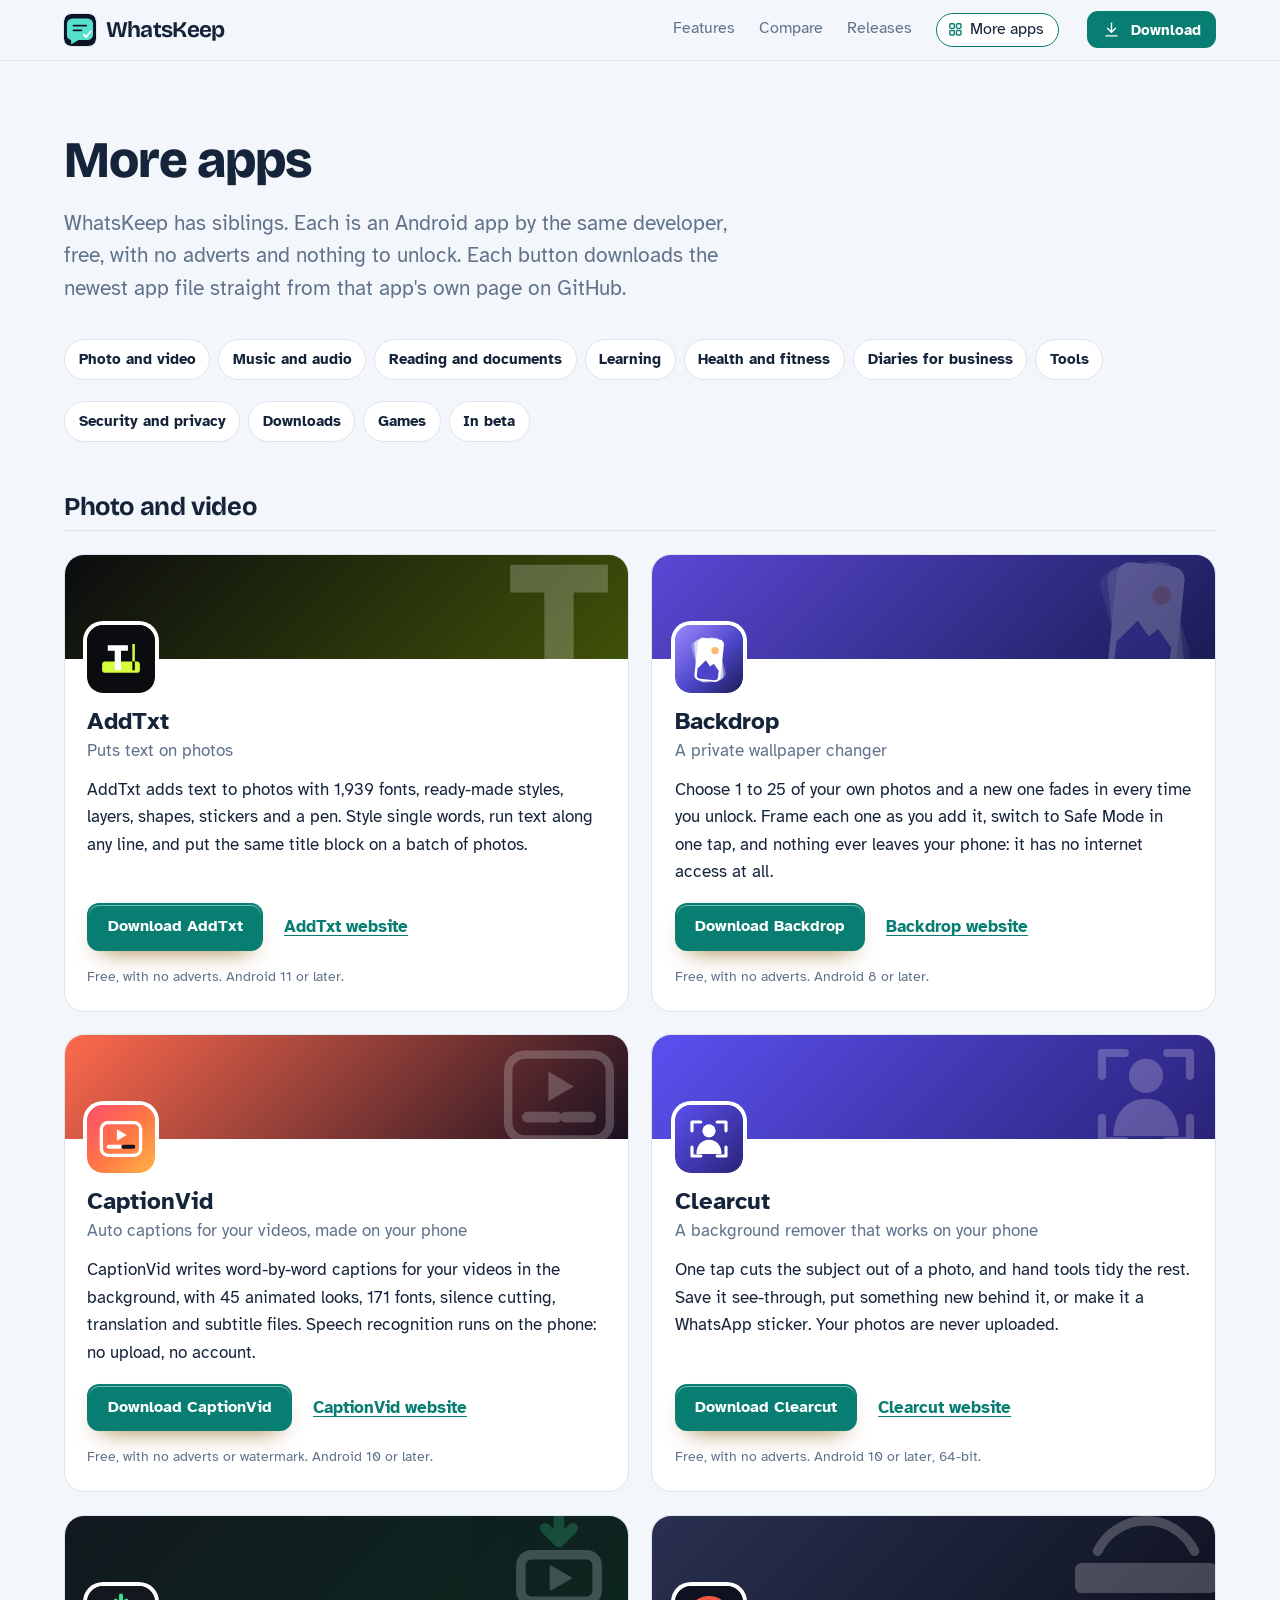
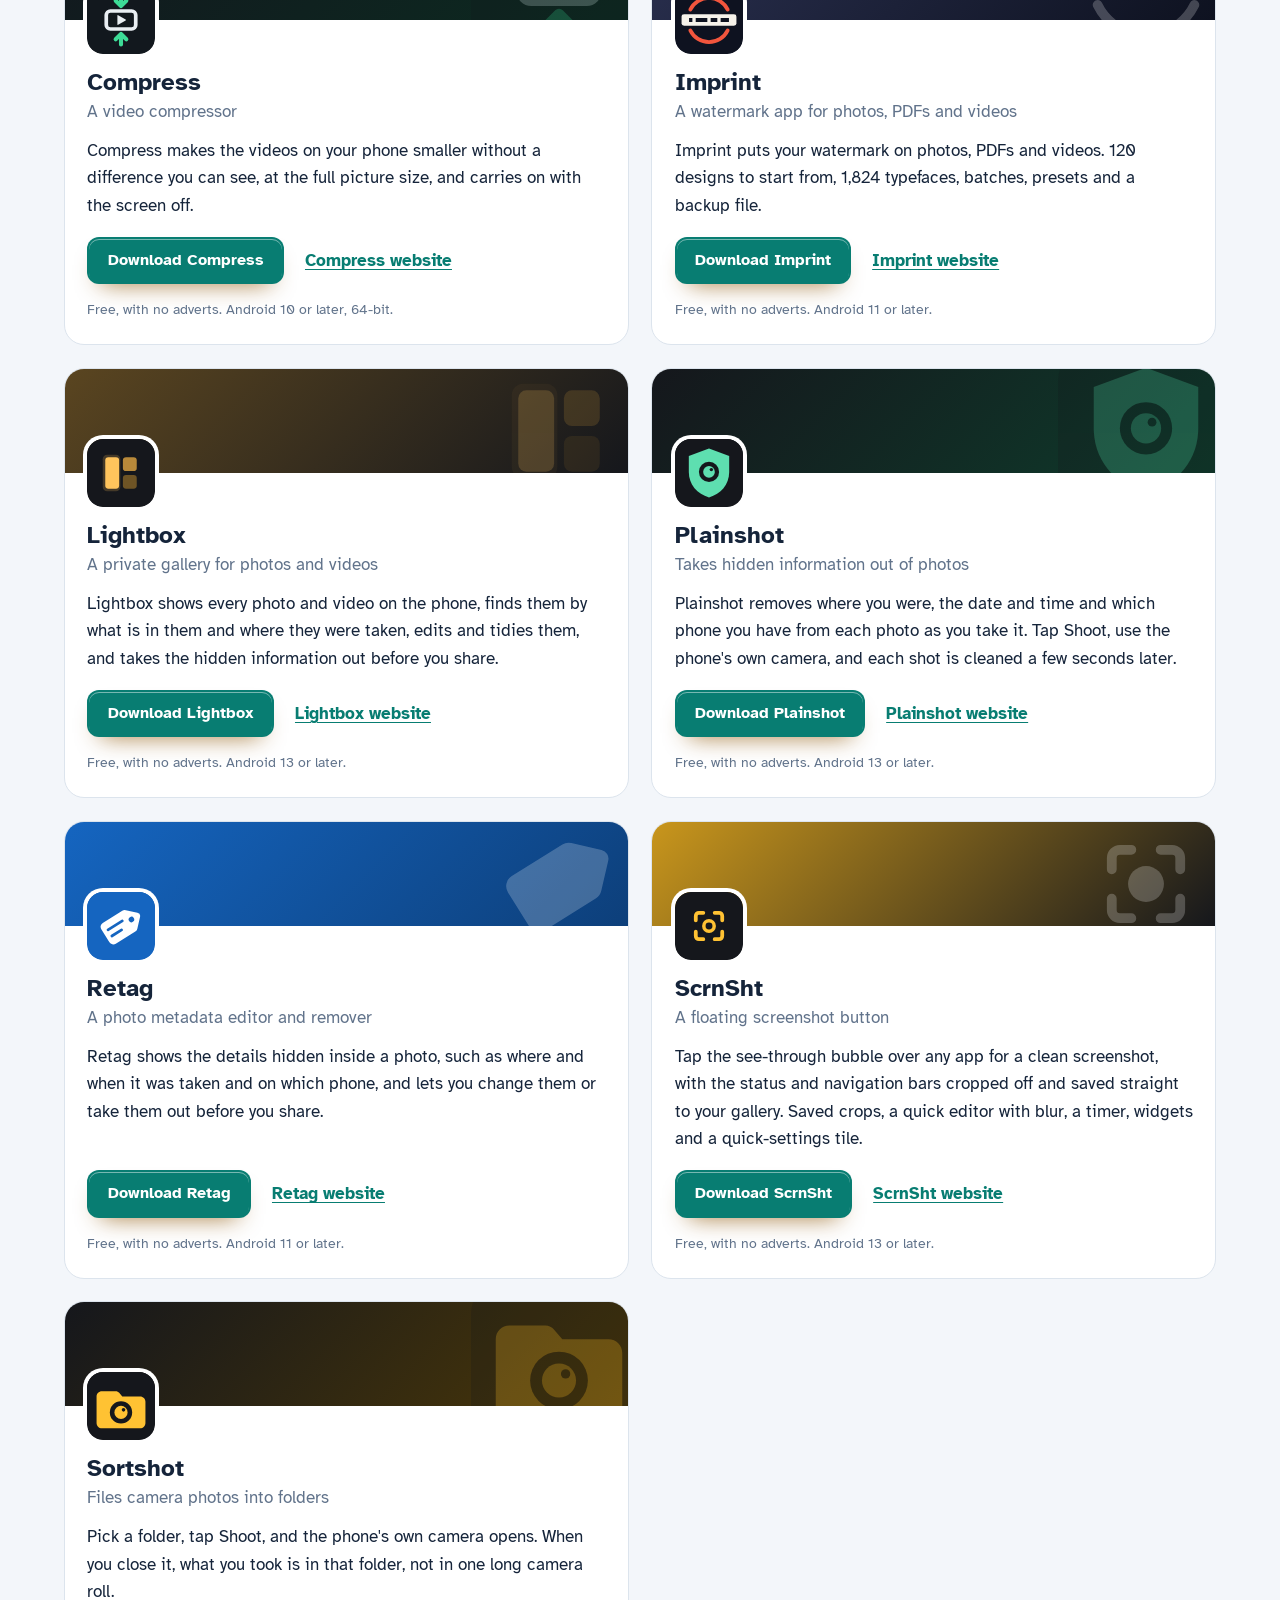
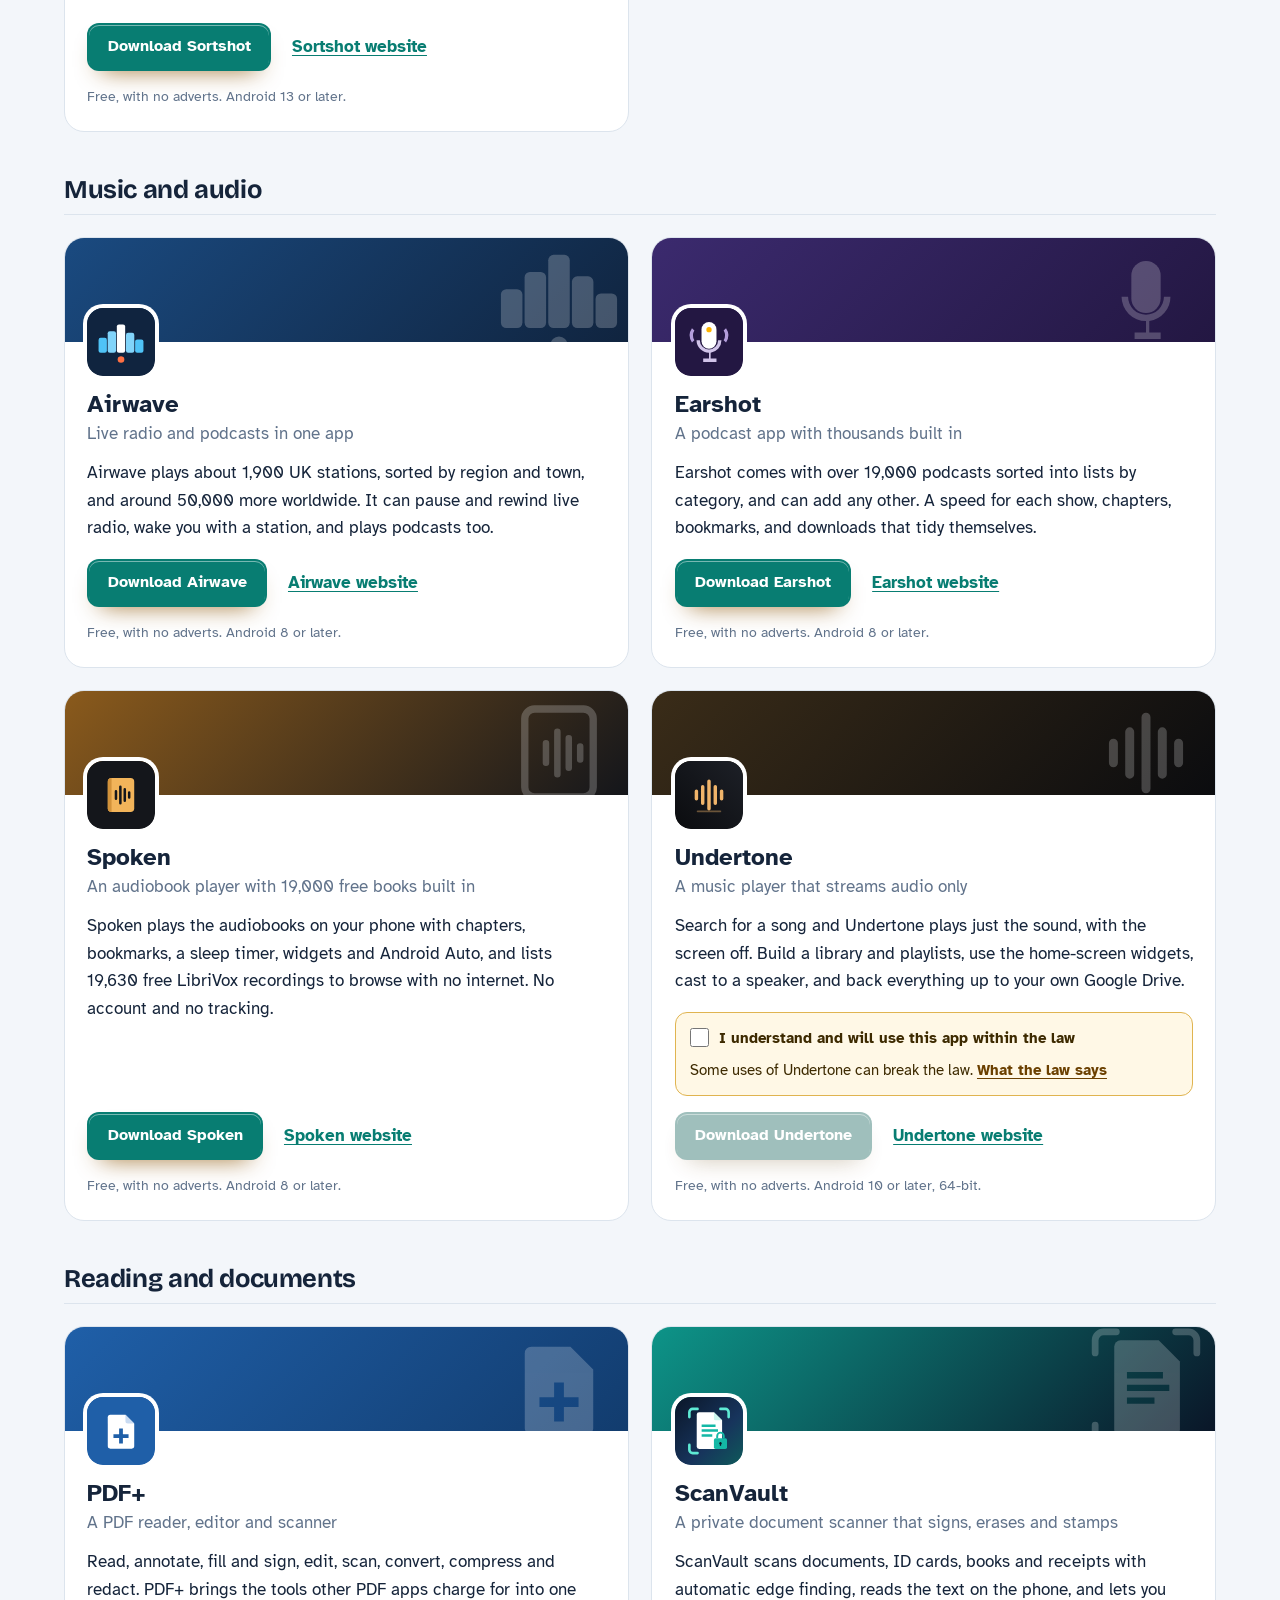
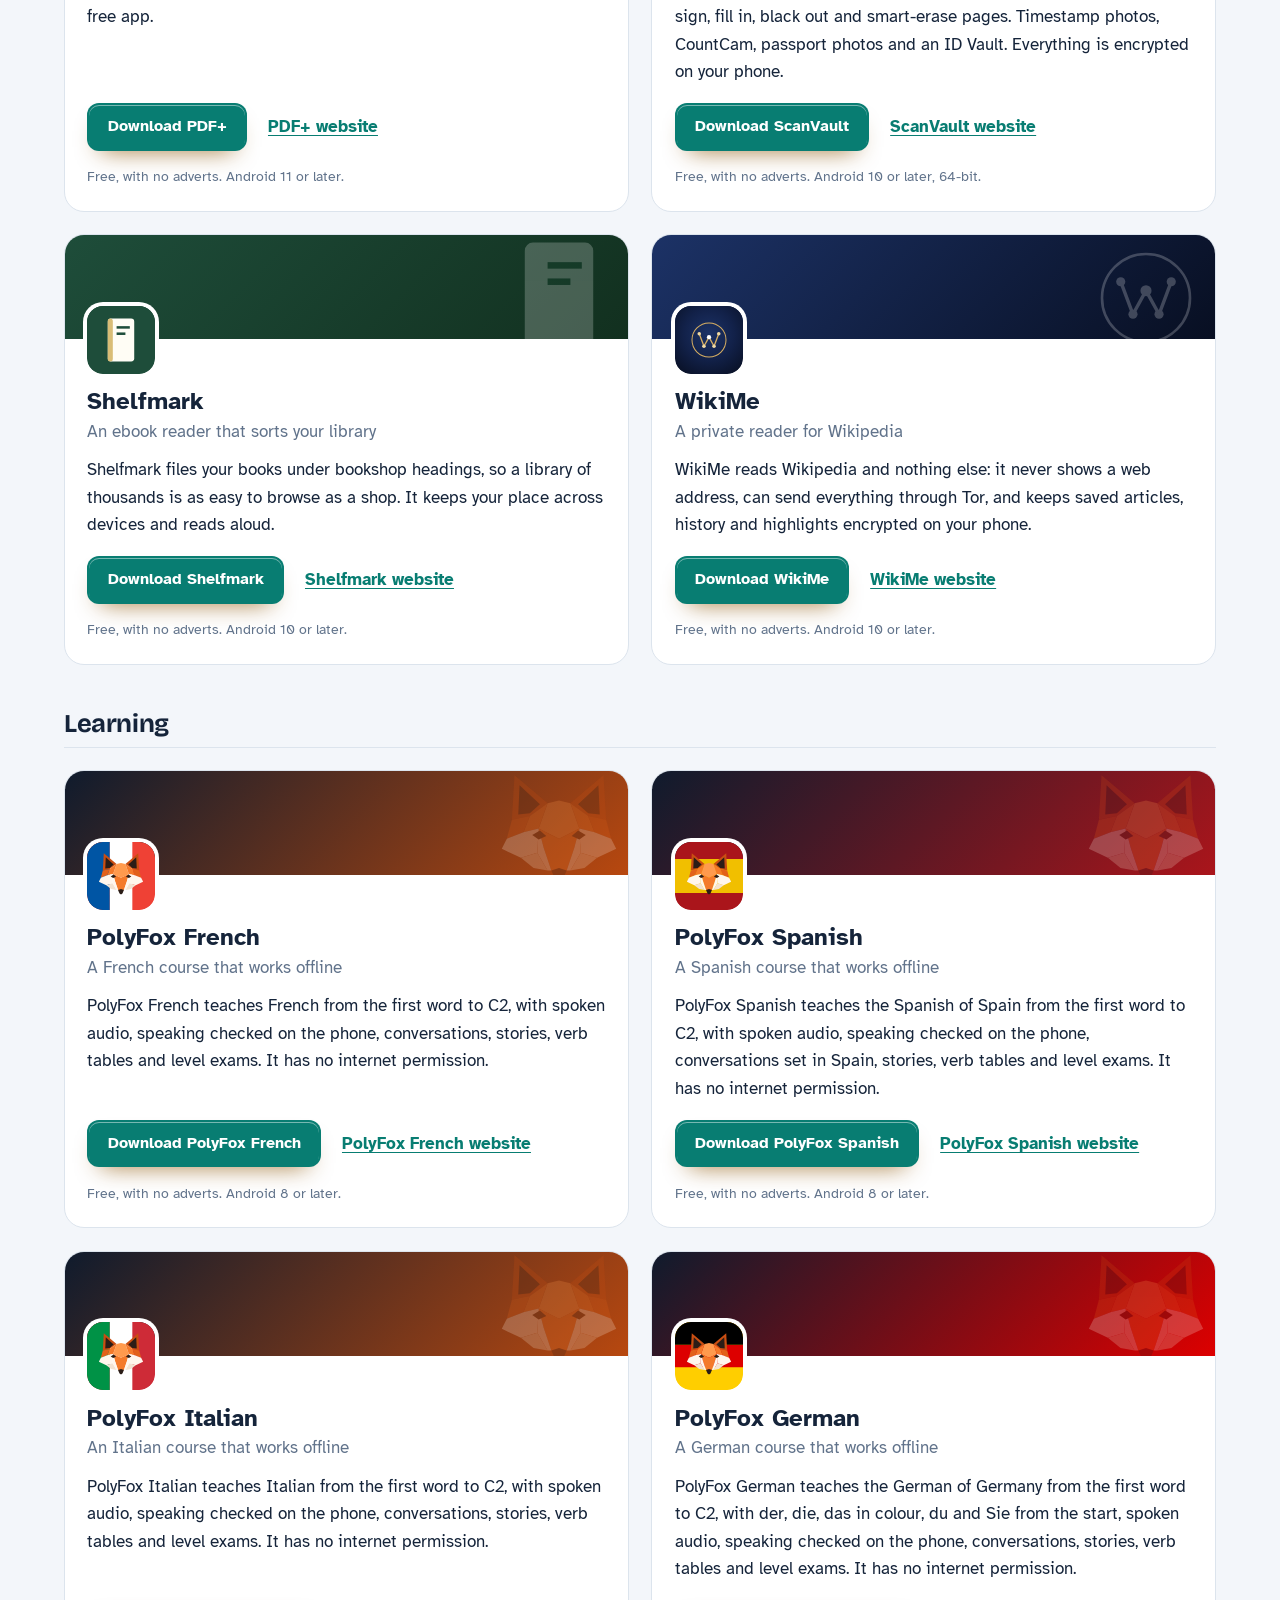
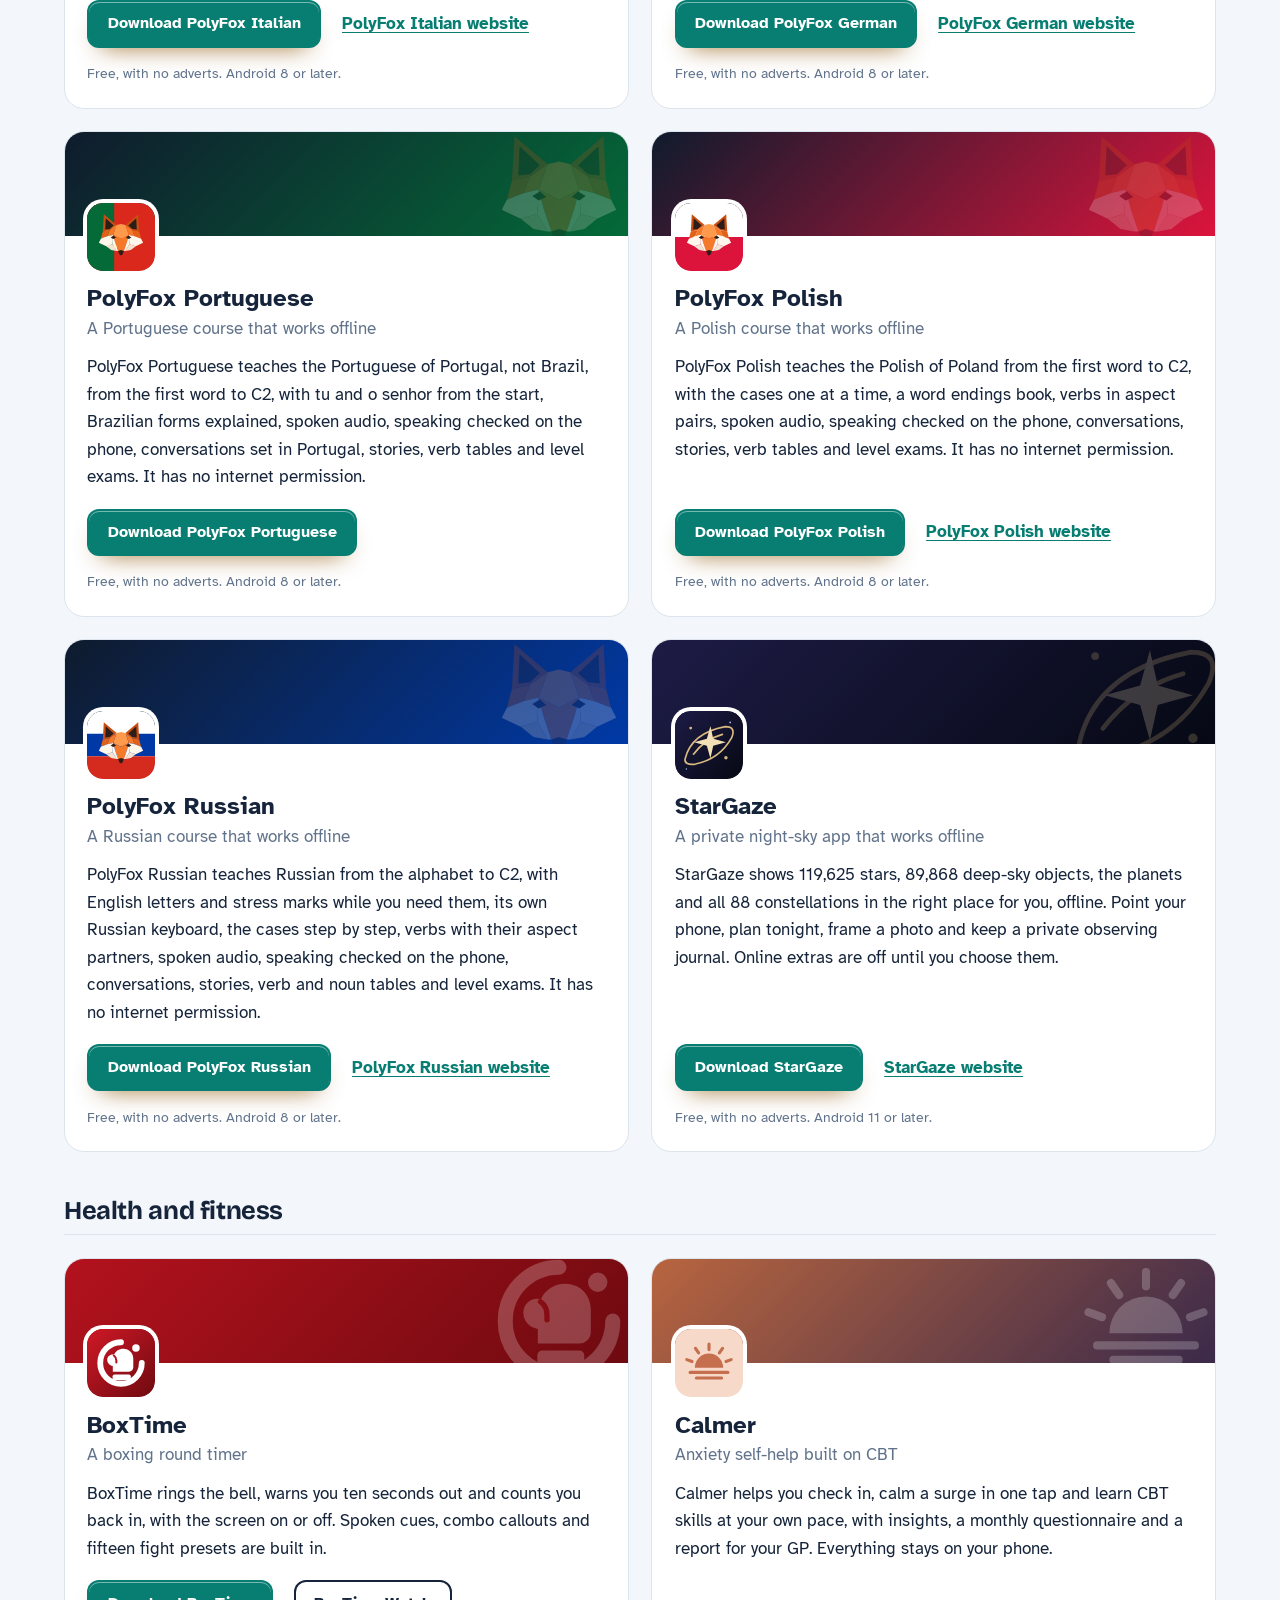
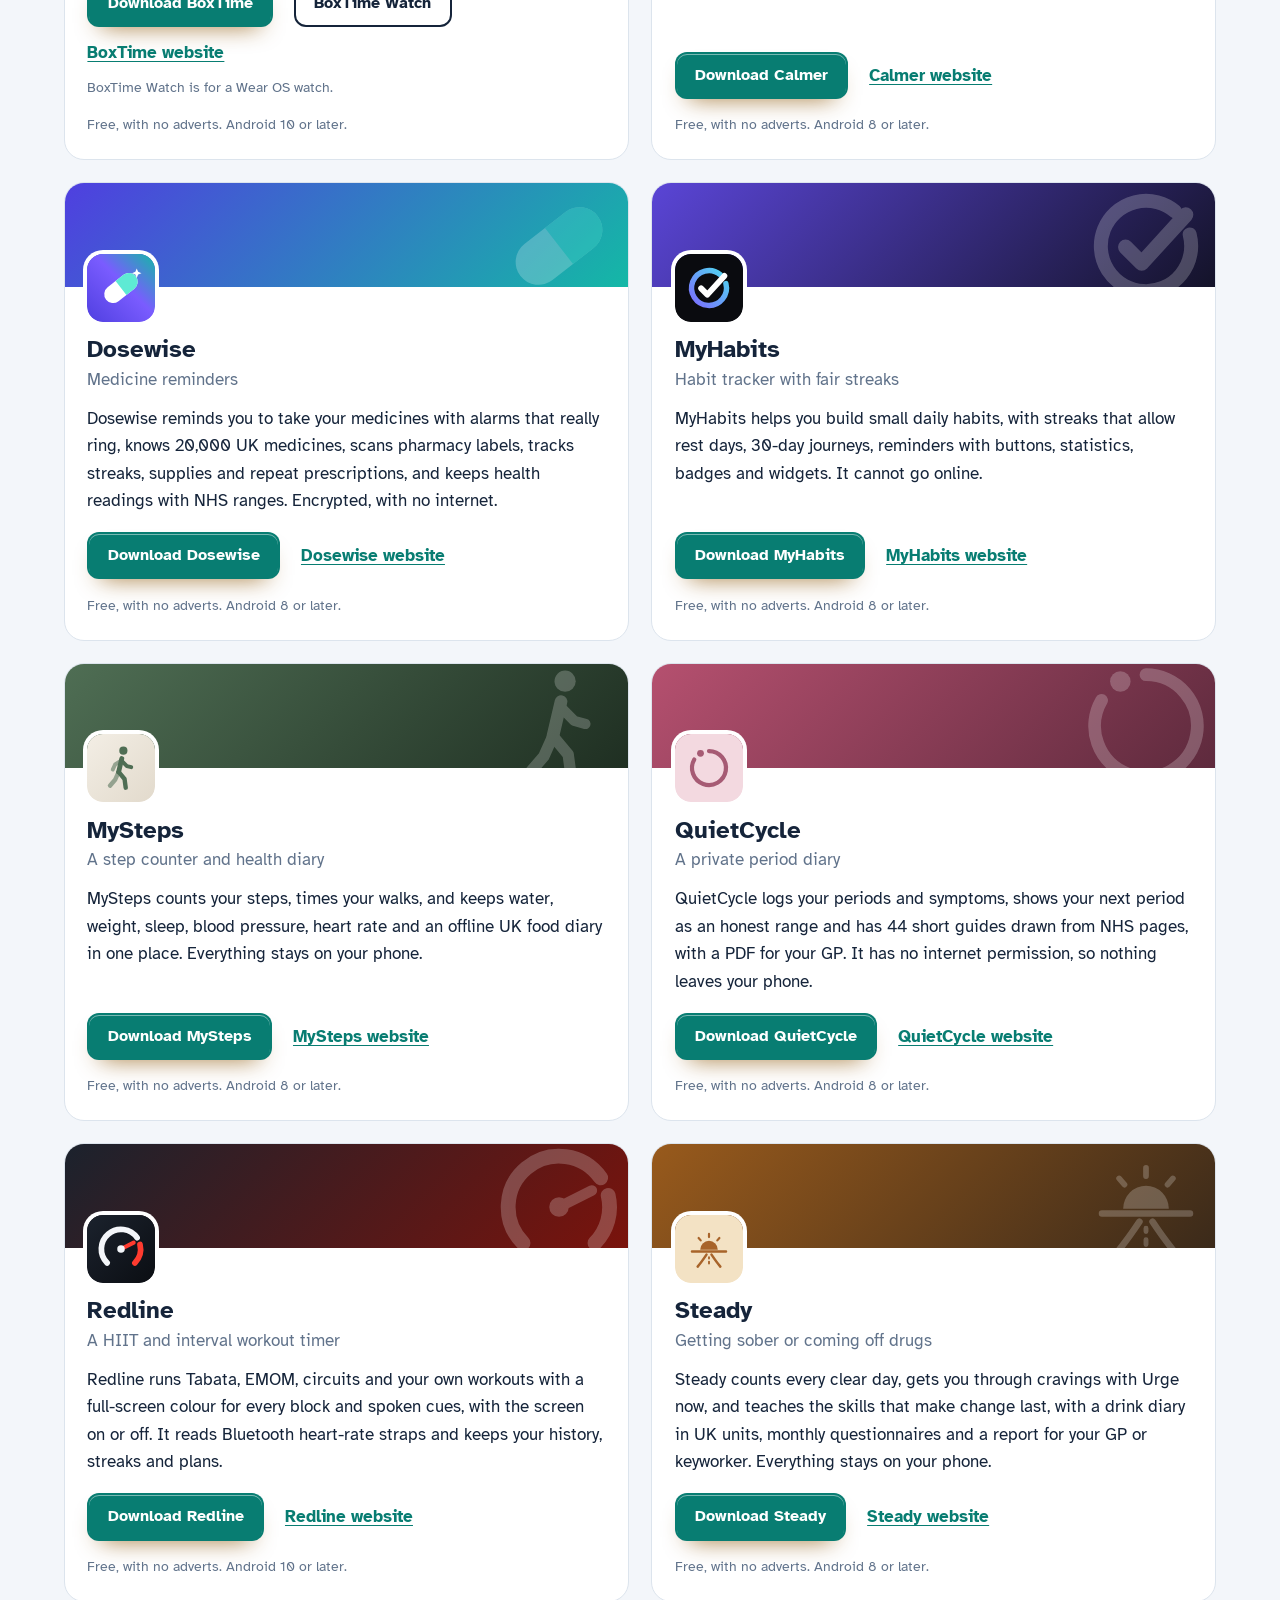
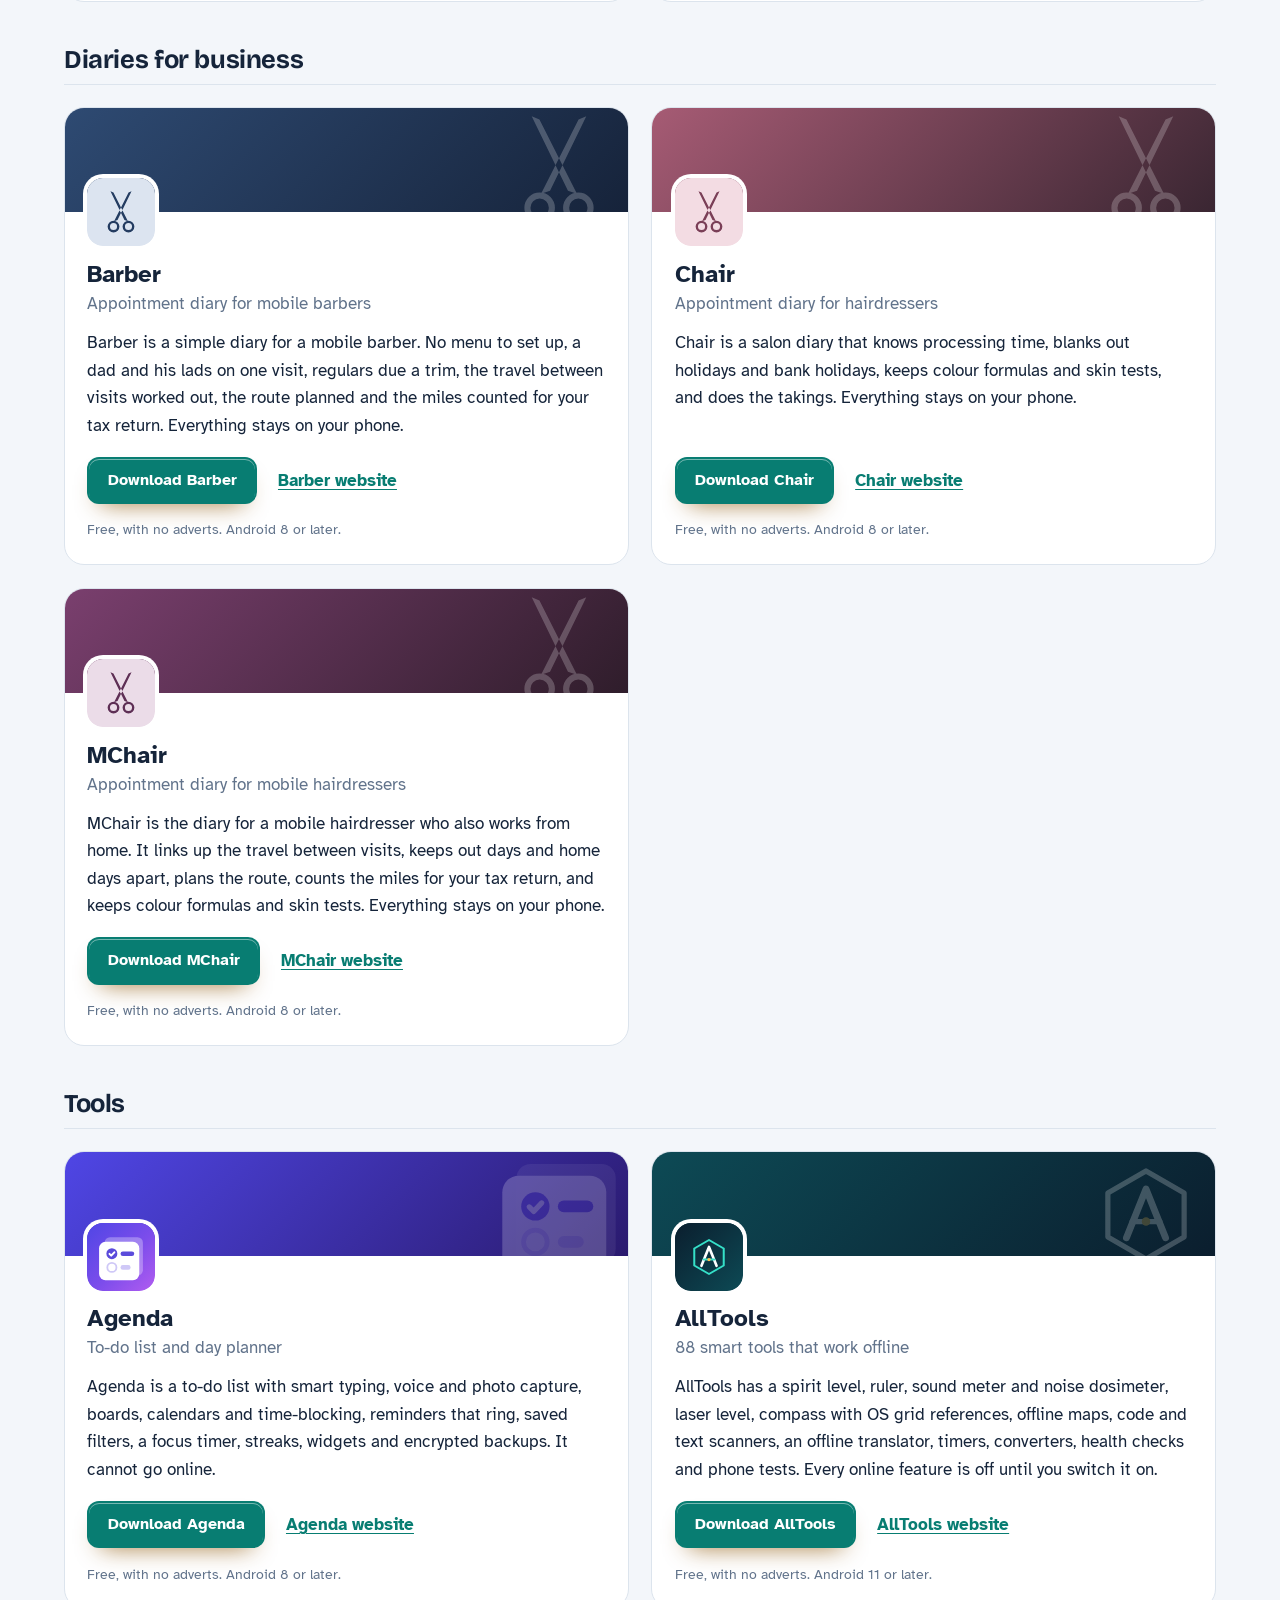
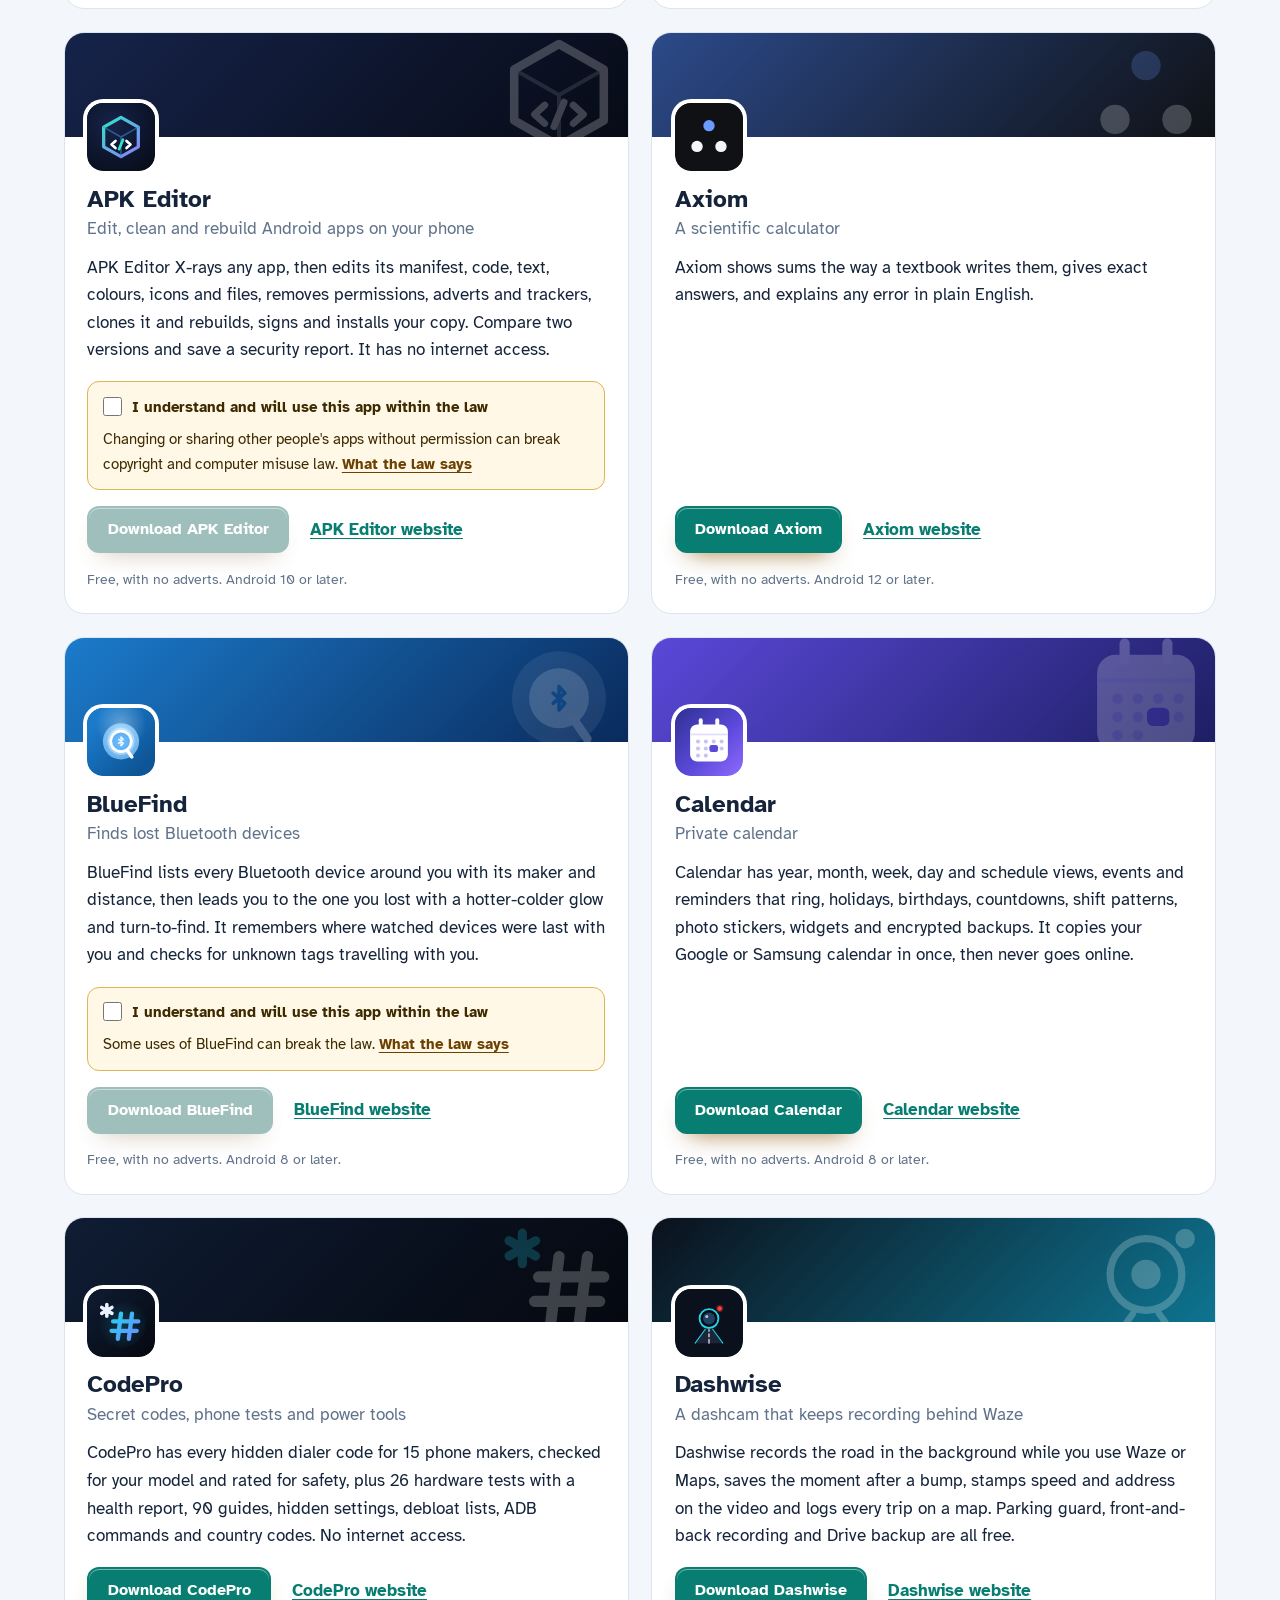
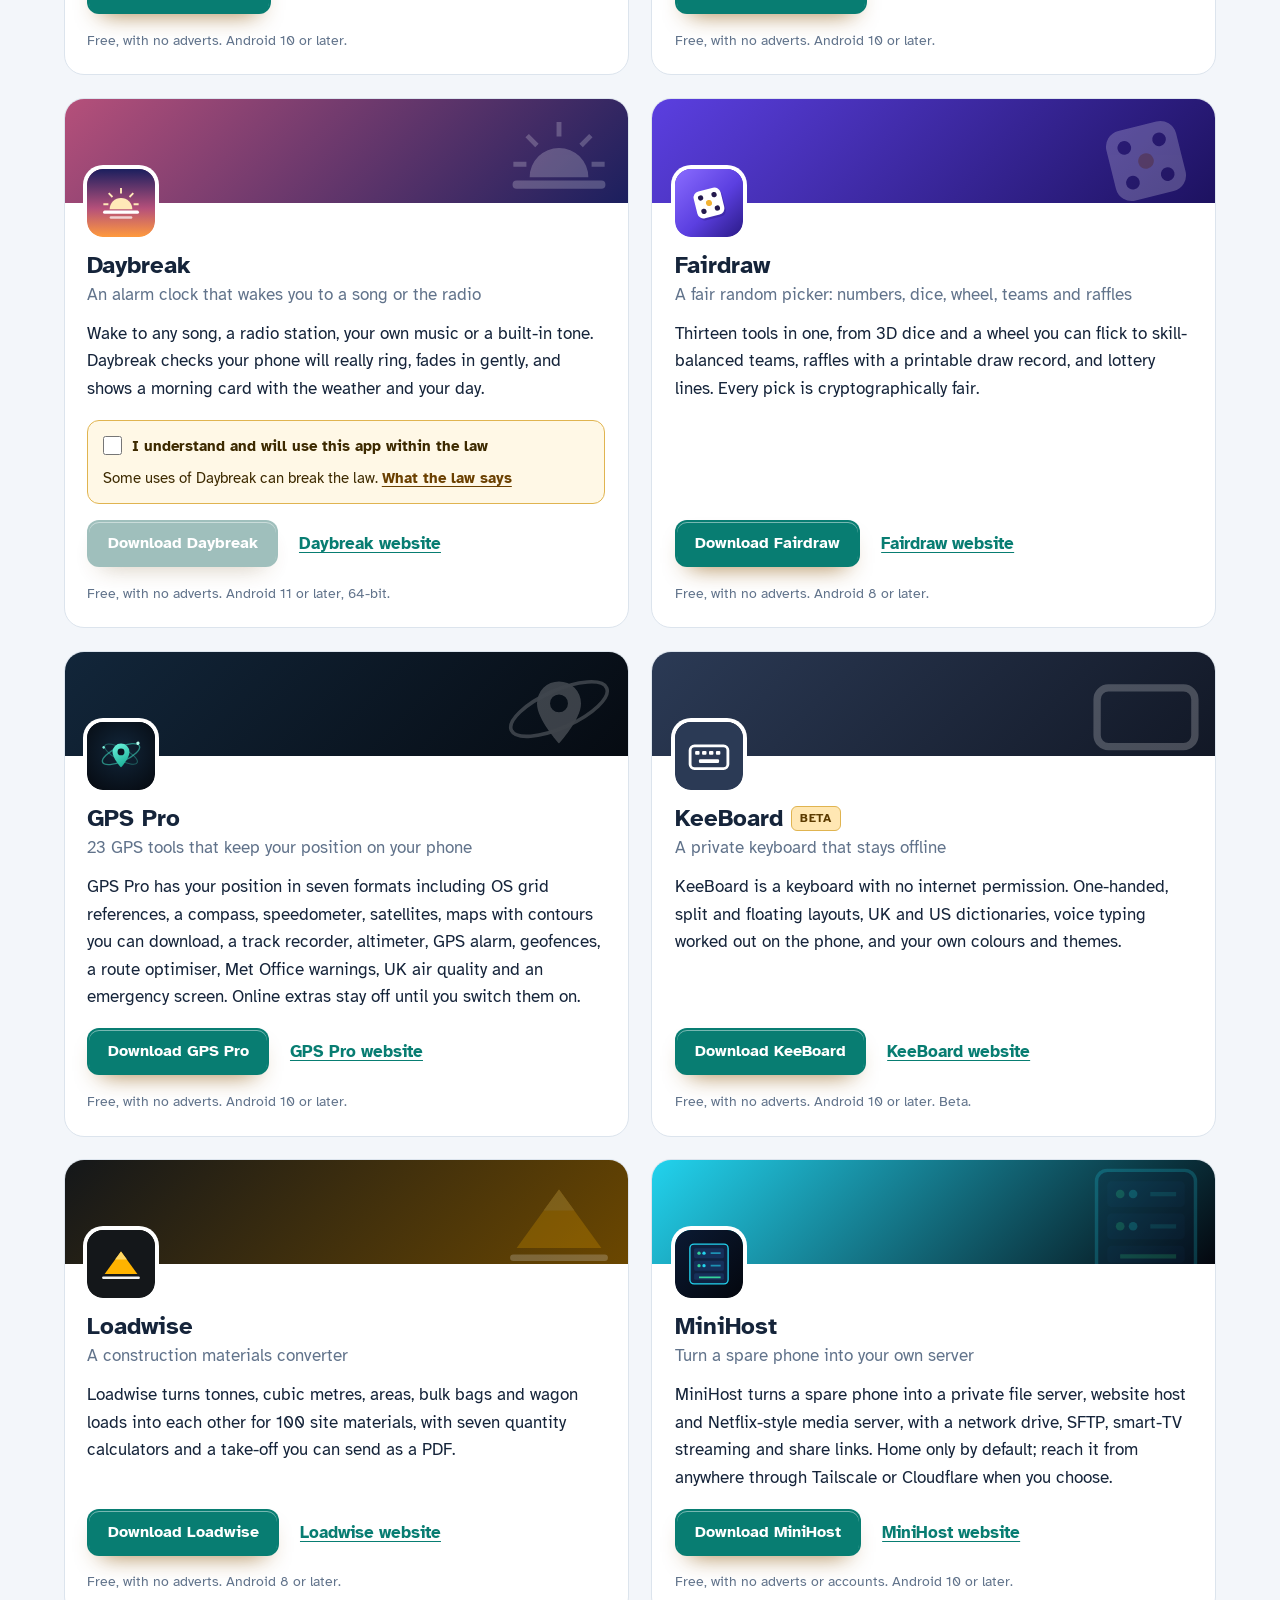
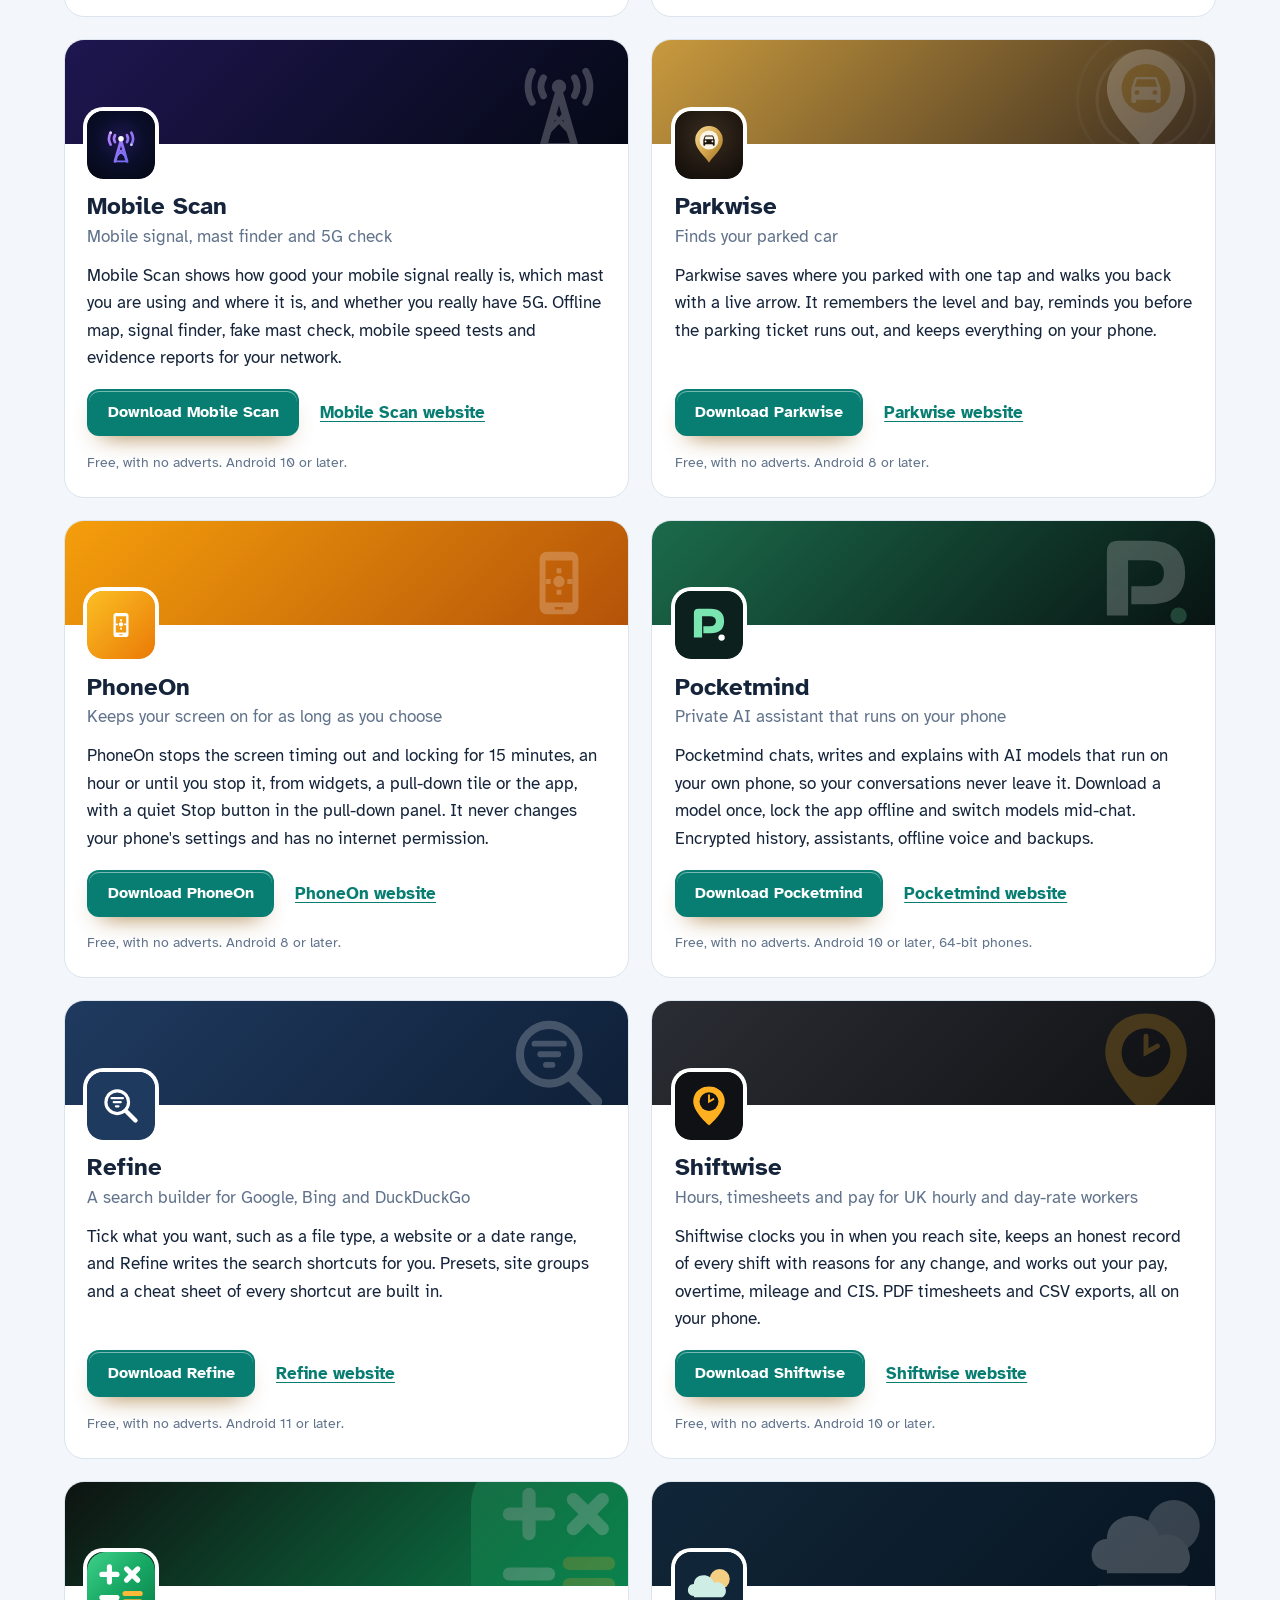
==== commit 46f0aaf0: "More apps: add APK Editor" ====
--- a/more-apps.html
+++ b/more-apps.html
@@ -4,7 +4,7 @@
 <meta charset="utf-8">
 <meta name="viewport" content="width=device-width, initial-scale=1">
 <title>More free Android apps from the maker of WhatsKeep</title>
-<meta name="description" content="All 94 free Android apps from the maker of WhatsKeep, in one list by category, each with its download and a link to its website.">
+<meta name="description" content="All 95 free Android apps from the maker of WhatsKeep, in one list by category, each with its download and a link to its website.">
 <meta name="author" content="Jonathan Jackson">
 <link rel="canonical" href="https://customgpter.github.io/whatskeep/more-apps.html">
 <meta name="theme-color" content="#f3f6fa" media="(prefers-color-scheme: light)">
@@ -12,7 +12,7 @@
 <meta property="og:type" content="website">
 <meta property="og:site_name" content="WhatsKeep">
 <meta property="og:title" content="More free Android apps from the maker of WhatsKeep">
-<meta property="og:description" content="All 94 free Android apps from the maker of WhatsKeep, in one list by category, each with its download and a link to its website.">
+<meta property="og:description" content="All 95 free Android apps from the maker of WhatsKeep, in one list by category, each with its download and a link to its website.">
 <meta property="og:url" content="https://customgpter.github.io/whatskeep/more-apps.html">
 <meta property="og:image" content="https://customgpter.github.io/whatskeep/assets/og.png">
 <meta property="og:image:width" content="1200">
@@ -26,7 +26,7 @@
 <link rel="preload" href="./assets/fonts/atkinson-hyperlegible-latin-400-normal.woff2" as="font" type="font/woff2" crossorigin>
 <link rel="stylesheet" href="./assets/site.css?v=1">
 <link rel="stylesheet" href="./assets/house.css?v=1">
-<script type="application/ld+json">{"@context":"https://schema.org","@type":"ItemList","name":"Apps from the maker of WhatsKeep","url":"https://customgpter.github.io/whatskeep/more-apps.html","itemListElement":[{"@type":"ListItem","position":1,"name":"AddTxt","url":"https://customgpter.github.io/addtxt/"},{"@type":"ListItem","position":2,"name":"Backdrop","url":"https://customgpter.github.io/backdrop/"},{"@type":"ListItem","position":3,"name":"CaptionVid","url":"https://customgpter.github.io/captionvid/"},{"@type":"ListItem","position":4,"name":"Clearcut","url":"https://customgpter.github.io/clearcut/"},{"@type":"ListItem","position":5,"name":"Compress","url":"https://customgpter.github.io/compress/"},{"@type":"ListItem","position":6,"name":"Imprint","url":"https://customgpter.github.io/imprint/"},{"@type":"ListItem","position":7,"name":"Lightbox","url":"https://customgpter.github.io/lightbox/"},{"@type":"ListItem","position":8,"name":"Plainshot","url":"https://customgpter.github.io/plainshot/"},{"@type":"ListItem","position":9,"name":"Retag","url":"https://customgpter.github.io/retag/"},{"@type":"ListItem","position":10,"name":"ScrnSht","url":"https://customgpter.github.io/scrnsht/"},{"@type":"ListItem","position":11,"name":"Sortshot","url":"https://customgpter.github.io/sortshot/"},{"@type":"ListItem","position":12,"name":"Airwave","url":"https://customgpter.github.io/airwave/"},{"@type":"ListItem","position":13,"name":"Earshot","url":"https://customgpter.github.io/earshot/"},{"@type":"ListItem","position":14,"name":"Spoken","url":"https://customgpter.github.io/spoken/"},{"@type":"ListItem","position":15,"name":"Undertone","url":"https://customgpter.github.io/undertone/"},{"@type":"ListItem","position":16,"name":"PDF+","url":"https://customgpter.github.io/pdfplus/"},{"@type":"ListItem","position":17,"name":"ScanVault","url":"https://customgpter.github.io/scanvault/"},{"@type":"ListItem","position":18,"name":"Shelfmark","url":"https://customgpter.github.io/shelfmark/"},{"@type":"ListItem","position":19,"name":"WikiMe","url":"https://customgpter.github.io/wikime/"},{"@type":"ListItem","position":20,"name":"PolyFox French","url":"https://customgpter.github.io/polyfox/"},{"@type":"ListItem","position":21,"name":"PolyFox German","url":"https://customgpter.github.io/polyfox-german/"},{"@type":"ListItem","position":22,"name":"PolyFox Polish","url":"https://customgpter.github.io/polyfox-polish/"},{"@type":"ListItem","position":23,"name":"PolyFox Russian","url":"https://customgpter.github.io/polyfox-russian/"},{"@type":"ListItem","position":24,"name":"StarGaze","url":"https://customgpter.github.io/stargaze/"},{"@type":"ListItem","position":25,"name":"BoxTime","url":"https://customgpter.github.io/boxtime/"},{"@type":"ListItem","position":26,"name":"Calmer","url":"https://customgpter.github.io/calmer/"},{"@type":"ListItem","position":27,"name":"Dosewise","url":"https://customgpter.github.io/dosewise/"},{"@type":"ListItem","position":28,"name":"MyHabits","url":"https://customgpter.github.io/myhabits/"},{"@type":"ListItem","position":29,"name":"MySteps","url":"https://customgpter.github.io/mysteps/"},{"@type":"ListItem","position":30,"name":"QuietCycle","url":"https://customgpter.github.io/quietcycle/"},{"@type":"ListItem","position":31,"name":"Redline","url":"https://customgpter.github.io/redline/"},{"@type":"ListItem","position":32,"name":"Steady","url":"https://customgpter.github.io/steady/"},{"@type":"ListItem","position":33,"name":"Barber","url":"https://customgpter.github.io/barber/"},{"@type":"ListItem","position":34,"name":"Chair","url":"https://customgpter.github.io/chair/"},{"@type":"ListItem","position":35,"name":"MChair","url":"https://customgpter.github.io/mchair/"},{"@type":"ListItem","position":36,"name":"Agenda","url":"https://customgpter.github.io/agenda/"},{"@type":"ListItem","position":37,"name":"AllTools","url":"https://customgpter.github.io/alltools/"},{"@type":"ListItem","position":38,"name":"Axiom","url":"https://customgpter.github.io/axiom/"},{"@type":"ListItem","position":39,"name":"BlueFind","url":"https://customgpter.github.io/bluefind/"},{"@type":"ListItem","position":40,"name":"Calendar","url":"https://customgpter.github.io/calendar/"},{"@type":"ListItem","position":41,"name":"CodePro","url":"https://customgpter.github.io/codepro/"},{"@type":"ListItem","position":42,"name":"Dashwise","url":"https://customgpter.github.io/dashwise/"},{"@type":"ListItem","position":43,"name":"Daybreak","url":"https://customgpter.github.io/daybreak/"},{"@type":"ListItem","position":44,"name":"Fairdraw","url":"https://customgpter.github.io/fairdraw/"},{"@type":"ListItem","position":45,"name":"GPS Pro","url":"https://customgpter.github.io/gpspro/"},{"@type":"ListItem","position":46,"name":"KeeBoard","url":"https://customgpter.github.io/keeboard/"},{"@type":"ListItem","position":47,"name":"Loadwise","url":"https://customgpter.github.io/loadwise/"},{"@type":"ListItem","position":48,"name":"MiniHost","url":"https://customgpter.github.io/minihost/"},{"@type":"ListItem","position":49,"name":"Mobile Scan","url":"https://customgpter.github.io/mobilescan/"},{"@type":"ListItem","position":50,"name":"Parkwise","url":"https://customgpter.github.io/parkwise/"},{"@type":"ListItem","position":51,"name":"Pocketmind","url":"https://customgpter.github.io/pocketmind/"},{"@type":"ListItem","position":52,"name":"Refine","url":"https://customgpter.github.io/refine/"},{"@type":"ListItem","position":53,"name":"Shiftwise","url":"https://customgpter.github.io/shiftwise/"},{"@type":"ListItem","position":54,"name":"SimpleCalc","url":"https://customgpter.github.io/simplecalc/"},{"@type":"ListItem","position":55,"name":"Skyline","url":"https://customgpter.github.io/skyline/"},{"@type":"ListItem","position":56,"name":"Slipway","url":"https://customgpter.github.io/slipway/"},{"@type":"ListItem","position":57,"name":"Tagger","url":"https://customgpter.github.io/tagger/"},{"@type":"ListItem","position":58,"name":"TotalClean","url":"https://customgpter.github.io/totalclean/"},{"@type":"ListItem","position":59,"name":"TVLink","url":"https://customgpter.github.io/tvlink/"},{"@type":"ListItem","position":60,"name":"Unbox","url":"https://customgpter.github.io/unbox/"},{"@type":"ListItem","position":61,"name":"WhatsKeep","url":"https://customgpter.github.io/whatskeep/"},{"@type":"ListItem","position":62,"name":"WiFi Scan","url":"https://customgpter.github.io/wifiscan/"},{"@type":"ListItem","position":63,"name":"Auditly","url":"https://customgpter.github.io/auditly/"},{"@type":"ListItem","position":64,"name":"Backchannel","url":"https://customgpter.github.io/backchannel/"},{"@type":"ListItem","position":65,"name":"ENotes","url":"https://customgpter.github.io/enotes/"},{"@type":"ListItem","position":66,"name":"FindMe","url":"https://customgpter.github.io/findme/"},{"@type":"ListItem","position":67,"name":"iLock","url":"https://customgpter.github.io/ilock/"},{"@type":"ListItem","position":68,"name":"ImSafe","url":"https://customgpter.github.io/imsafe/"},{"@type":"ListItem","position":69,"name":"IShred","url":"https://customgpter.github.io/ishred/"},{"@type":"ListItem","position":70,"name":"LockBox","url":"https://customgpter.github.io/lockbox/"},{"@type":"ListItem","position":71,"name":"PassVault","url":"https://customgpter.github.io/passvault/"},{"@type":"ListItem","position":72,"name":"SpyFind","url":"https://customgpter.github.io/spyfind/"},{"@type":"ListItem","position":73,"name":"TextWipe","url":"https://customgpter.github.io/textwipe/"},{"@type":"ListItem","position":74,"name":"Tracewire","url":"https://customgpter.github.io/tracewire/"},{"@type":"ListItem","position":75,"name":"Vigil","url":"https://customgpter.github.io/vigil/"},{"@type":"ListItem","position":76,"name":"Grab","url":"https://customgpter.github.io/grab/"},{"@type":"ListItem","position":77,"name":"Swarm","url":"https://customgpter.github.io/swarm/"},{"@type":"ListItem","position":78,"name":"Plane Games","url":"https://customgpter.github.io/plane-games/"},{"@type":"ListItem","position":79,"name":"Ninefold","url":"https://customgpter.github.io/ninefold/"},{"@type":"ListItem","position":80,"name":"Cubewise","url":"https://customgpter.github.io/cubewise/"},{"@type":"ListItem","position":81,"name":"Tilewise","url":"https://customgpter.github.io/tilewise/"},{"@type":"ListItem","position":82,"name":"Letterwise","url":"https://customgpter.github.io/letterwise/"},{"@type":"ListItem","position":83,"name":"Kingside","url":"https://customgpter.github.io/kingside/"},{"@type":"ListItem","position":84,"name":"Deckhand","url":"https://customgpter.github.io/deckhand/"},{"@type":"ListItem","position":85,"name":"SNESForge","url":"https://customgpter.github.io/snesforge/"},{"@type":"ListItem","position":86,"name":"Fame Boy","url":"https://customgpter.github.io/fameboy/"},{"@type":"ListItem","position":87,"name":"PSPPro","url":"https://customgpter.github.io/psppro/"},{"@type":"ListItem","position":88,"name":"MegaGen","url":"https://customgpter.github.io/megagen/"},{"@type":"ListItem","position":89,"name":"QVR","url":"https://customgpter.github.io/qvr/"},{"@type":"ListItem","position":90,"name":"QVR Watch","url":"https://customgpter.github.io/qvr-watch/"},{"@type":"ListItem","position":91,"name":"QVRLite","url":"https://customgpter.github.io/qvrlite/"},{"@type":"ListItem","position":92,"name":"Onionz","url":"https://customgpter.github.io/onionz/"},{"@type":"ListItem","position":93,"name":"OnionzWeb","url":"https://customgpter.github.io/onionzweb/"}]}</script>
+<script type="application/ld+json">{"@context":"https://schema.org","@type":"ItemList","name":"Apps from the maker of WhatsKeep","url":"https://customgpter.github.io/whatskeep/more-apps.html","itemListElement":[{"@type":"ListItem","position":1,"name":"AddTxt","url":"https://customgpter.github.io/addtxt/"},{"@type":"ListItem","position":2,"name":"Backdrop","url":"https://customgpter.github.io/backdrop/"},{"@type":"ListItem","position":3,"name":"CaptionVid","url":"https://customgpter.github.io/captionvid/"},{"@type":"ListItem","position":4,"name":"Clearcut","url":"https://customgpter.github.io/clearcut/"},{"@type":"ListItem","position":5,"name":"Compress","url":"https://customgpter.github.io/compress/"},{"@type":"ListItem","position":6,"name":"Imprint","url":"https://customgpter.github.io/imprint/"},{"@type":"ListItem","position":7,"name":"Lightbox","url":"https://customgpter.github.io/lightbox/"},{"@type":"ListItem","position":8,"name":"Plainshot","url":"https://customgpter.github.io/plainshot/"},{"@type":"ListItem","position":9,"name":"Retag","url":"https://customgpter.github.io/retag/"},{"@type":"ListItem","position":10,"name":"ScrnSht","url":"https://customgpter.github.io/scrnsht/"},{"@type":"ListItem","position":11,"name":"Sortshot","url":"https://customgpter.github.io/sortshot/"},{"@type":"ListItem","position":12,"name":"Airwave","url":"https://customgpter.github.io/airwave/"},{"@type":"ListItem","position":13,"name":"Earshot","url":"https://customgpter.github.io/earshot/"},{"@type":"ListItem","position":14,"name":"Spoken","url":"https://customgpter.github.io/spoken/"},{"@type":"ListItem","position":15,"name":"Undertone","url":"https://customgpter.github.io/undertone/"},{"@type":"ListItem","position":16,"name":"PDF+","url":"https://customgpter.github.io/pdfplus/"},{"@type":"ListItem","position":17,"name":"ScanVault","url":"https://customgpter.github.io/scanvault/"},{"@type":"ListItem","position":18,"name":"Shelfmark","url":"https://customgpter.github.io/shelfmark/"},{"@type":"ListItem","position":19,"name":"WikiMe","url":"https://customgpter.github.io/wikime/"},{"@type":"ListItem","position":20,"name":"PolyFox French","url":"https://customgpter.github.io/polyfox/"},{"@type":"ListItem","position":21,"name":"PolyFox German","url":"https://customgpter.github.io/polyfox-german/"},{"@type":"ListItem","position":22,"name":"PolyFox Polish","url":"https://customgpter.github.io/polyfox-polish/"},{"@type":"ListItem","position":23,"name":"PolyFox Russian","url":"https://customgpter.github.io/polyfox-russian/"},{"@type":"ListItem","position":24,"name":"StarGaze","url":"https://customgpter.github.io/stargaze/"},{"@type":"ListItem","position":25,"name":"BoxTime","url":"https://customgpter.github.io/boxtime/"},{"@type":"ListItem","position":26,"name":"Calmer","url":"https://customgpter.github.io/calmer/"},{"@type":"ListItem","position":27,"name":"Dosewise","url":"https://customgpter.github.io/dosewise/"},{"@type":"ListItem","position":28,"name":"MyHabits","url":"https://customgpter.github.io/myhabits/"},{"@type":"ListItem","position":29,"name":"MySteps","url":"https://customgpter.github.io/mysteps/"},{"@type":"ListItem","position":30,"name":"QuietCycle","url":"https://customgpter.github.io/quietcycle/"},{"@type":"ListItem","position":31,"name":"Redline","url":"https://customgpter.github.io/redline/"},{"@type":"ListItem","position":32,"name":"Steady","url":"https://customgpter.github.io/steady/"},{"@type":"ListItem","position":33,"name":"Barber","url":"https://customgpter.github.io/barber/"},{"@type":"ListItem","position":34,"name":"Chair","url":"https://customgpter.github.io/chair/"},{"@type":"ListItem","position":35,"name":"MChair","url":"https://customgpter.github.io/mchair/"},{"@type":"ListItem","position":36,"name":"Agenda","url":"https://customgpter.github.io/agenda/"},{"@type":"ListItem","position":37,"name":"AllTools","url":"https://customgpter.github.io/alltools/"},{"@type":"ListItem","position":38,"name":"APK Editor","url":"https://customgpter.github.io/apkeditor/"},{"@type":"ListItem","position":39,"name":"Axiom","url":"https://customgpter.github.io/axiom/"},{"@type":"ListItem","position":40,"name":"BlueFind","url":"https://customgpter.github.io/bluefind/"},{"@type":"ListItem","position":41,"name":"Calendar","url":"https://customgpter.github.io/calendar/"},{"@type":"ListItem","position":42,"name":"CodePro","url":"https://customgpter.github.io/codepro/"},{"@type":"ListItem","position":43,"name":"Dashwise","url":"https://customgpter.github.io/dashwise/"},{"@type":"ListItem","position":44,"name":"Daybreak","url":"https://customgpter.github.io/daybreak/"},{"@type":"ListItem","position":45,"name":"Fairdraw","url":"https://customgpter.github.io/fairdraw/"},{"@type":"ListItem","position":46,"name":"GPS Pro","url":"https://customgpter.github.io/gpspro/"},{"@type":"ListItem","position":47,"name":"KeeBoard","url":"https://customgpter.github.io/keeboard/"},{"@type":"ListItem","position":48,"name":"Loadwise","url":"https://customgpter.github.io/loadwise/"},{"@type":"ListItem","position":49,"name":"MiniHost","url":"https://customgpter.github.io/minihost/"},{"@type":"ListItem","position":50,"name":"Mobile Scan","url":"https://customgpter.github.io/mobilescan/"},{"@type":"ListItem","position":51,"name":"Parkwise","url":"https://customgpter.github.io/parkwise/"},{"@type":"ListItem","position":52,"name":"Pocketmind","url":"https://customgpter.github.io/pocketmind/"},{"@type":"ListItem","position":53,"name":"Refine","url":"https://customgpter.github.io/refine/"},{"@type":"ListItem","position":54,"name":"Shiftwise","url":"https://customgpter.github.io/shiftwise/"},{"@type":"ListItem","position":55,"name":"SimpleCalc","url":"https://customgpter.github.io/simplecalc/"},{"@type":"ListItem","position":56,"name":"Skyline","url":"https://customgpter.github.io/skyline/"},{"@type":"ListItem","position":57,"name":"Slipway","url":"https://customgpter.github.io/slipway/"},{"@type":"ListItem","position":58,"name":"Tagger","url":"https://customgpter.github.io/tagger/"},{"@type":"ListItem","position":59,"name":"TotalClean","url":"https://customgpter.github.io/totalclean/"},{"@type":"ListItem","position":60,"name":"TVLink","url":"https://customgpter.github.io/tvlink/"},{"@type":"ListItem","position":61,"name":"Unbox","url":"https://customgpter.github.io/unbox/"},{"@type":"ListItem","position":62,"name":"WhatsKeep","url":"https://customgpter.github.io/whatskeep/"},{"@type":"ListItem","position":63,"name":"WiFi Scan","url":"https://customgpter.github.io/wifiscan/"},{"@type":"ListItem","position":64,"name":"Auditly","url":"https://customgpter.github.io/auditly/"},{"@type":"ListItem","position":65,"name":"Backchannel","url":"https://customgpter.github.io/backchannel/"},{"@type":"ListItem","position":66,"name":"ENotes","url":"https://customgpter.github.io/enotes/"},{"@type":"ListItem","position":67,"name":"FindMe","url":"https://customgpter.github.io/findme/"},{"@type":"ListItem","position":68,"name":"iLock","url":"https://customgpter.github.io/ilock/"},{"@type":"ListItem","position":69,"name":"ImSafe","url":"https://customgpter.github.io/imsafe/"},{"@type":"ListItem","position":70,"name":"IShred","url":"https://customgpter.github.io/ishred/"},{"@type":"ListItem","position":71,"name":"LockBox","url":"https://customgpter.github.io/lockbox/"},{"@type":"ListItem","position":72,"name":"PassVault","url":"https://customgpter.github.io/passvault/"},{"@type":"ListItem","position":73,"name":"SpyFind","url":"https://customgpter.github.io/spyfind/"},{"@type":"ListItem","position":74,"name":"TextWipe","url":"https://customgpter.github.io/textwipe/"},{"@type":"ListItem","position":75,"name":"Tracewire","url":"https://customgpter.github.io/tracewire/"},{"@type":"ListItem","position":76,"name":"Vigil","url":"https://customgpter.github.io/vigil/"},{"@type":"ListItem","position":77,"name":"Grab","url":"https://customgpter.github.io/grab/"},{"@type":"ListItem","position":78,"name":"Swarm","url":"https://customgpter.github.io/swarm/"},{"@type":"ListItem","position":79,"name":"Plane Games","url":"https://customgpter.github.io/plane-games/"},{"@type":"ListItem","position":80,"name":"Ninefold","url":"https://customgpter.github.io/ninefold/"},{"@type":"ListItem","position":81,"name":"Cubewise","url":"https://customgpter.github.io/cubewise/"},{"@type":"ListItem","position":82,"name":"Tilewise","url":"https://customgpter.github.io/tilewise/"},{"@type":"ListItem","position":83,"name":"Letterwise","url":"https://customgpter.github.io/letterwise/"},{"@type":"ListItem","position":84,"name":"Kingside","url":"https://customgpter.github.io/kingside/"},{"@type":"ListItem","position":85,"name":"Deckhand","url":"https://customgpter.github.io/deckhand/"},{"@type":"ListItem","position":86,"name":"SNESForge","url":"https://customgpter.github.io/snesforge/"},{"@type":"ListItem","position":87,"name":"Fame Boy","url":"https://customgpter.github.io/fameboy/"},{"@type":"ListItem","position":88,"name":"PSPPro","url":"https://customgpter.github.io/psppro/"},{"@type":"ListItem","position":89,"name":"MegaGen","url":"https://customgpter.github.io/megagen/"},{"@type":"ListItem","position":90,"name":"QVR","url":"https://customgpter.github.io/qvr/"},{"@type":"ListItem","position":91,"name":"QVR Watch","url":"https://customgpter.github.io/qvr-watch/"},{"@type":"ListItem","position":92,"name":"QVRLite","url":"https://customgpter.github.io/qvrlite/"},{"@type":"ListItem","position":93,"name":"Onionz","url":"https://customgpter.github.io/onionz/"},{"@type":"ListItem","position":94,"name":"OnionzWeb","url":"https://customgpter.github.io/onionzweb/"}]}</script>
 <link rel="stylesheet" href="./assets/apps-list.css?v=1">
 <script src="./assets/apps-list.js?v=1" defer></script>
 </head>
@@ -86,7 +86,7 @@
 <li class="mapp" style="--b:#7a3f6e;--b2:#2f1d2b"><div class="mapp-cover" aria-hidden="true"><svg viewBox="0 0 108 108"><g transform="translate(54 54) scale(1.25) translate(-54 -52)"><path fill="#fff" fill-rule="evenodd" d="M37 70.5a7.5 7.5 0 1 0 15 0a7.5 7.5 0 1 0-15 0zM40 70.5a4.5 4.5 0 1 0 9 0a4.5 4.5 0 1 0-9 0zM56 70.5a7.5 7.5 0 1 0 15 0a7.5 7.5 0 1 0-15 0zM59 70.5a4.5 4.5 0 1 0 9 0a4.5 4.5 0 1 0-9 0z"/><path fill="#fff" d="M45.2 63.6 49.6 62.2 67.4 25.6 63.6 27.2zM62.8 63.6 58.4 62.2 40.6 25.6 44.4 27.2z"/><circle cx="54" cy="49.8" r="1.8" fill="none"/></g></svg></div><div class="mapp-body"><svg class="mapp-icon" viewBox="0 0 108 108" aria-hidden="true"><rect width="108" height="108" rx="24" fill="#EBDCE8"/><g transform="translate(54 54) scale(1.25) translate(-54 -52)"><path fill="#5E2F55" fill-rule="evenodd" d="M37 70.5a7.5 7.5 0 1 0 15 0a7.5 7.5 0 1 0-15 0zM40 70.5a4.5 4.5 0 1 0 9 0a4.5 4.5 0 1 0-9 0zM56 70.5a7.5 7.5 0 1 0 15 0a7.5 7.5 0 1 0-15 0zM59 70.5a4.5 4.5 0 1 0 9 0a4.5 4.5 0 1 0-9 0z"/><path fill="#5E2F55" d="M45.2 63.6 49.6 62.2 67.4 25.6 63.6 27.2zM62.8 63.6 58.4 62.2 40.6 25.6 44.4 27.2z"/><circle cx="54" cy="49.8" r="1.8" fill="#EBDCE8"/></g></svg><h3>MChair</h3><p class="mapp-kind">Appointment diary for mobile hairdressers</p><p class="mapp-say">MChair is the diary for a mobile hairdresser who also works from home. It links up the travel between visits, keeps out days and home days apart, plans the route, counts the miles for your tax return, and keeps colour formulas and skin tests. Everything stays on your phone.</p><p class="mapp-go"><a class="button" href="https://github.com/CustomGPTer/mchair/releases/latest/download/MChair.apk">Download MChair</a><a class="mapp-site" href="https://customgpter.github.io/mchair/">MChair website</a></p><p class="mapp-needs">Free, with no adverts. Android 8 or later.</p></div></li></ul></div>
 <div class="mapps-group" role="group" aria-labelledby="apps-tools"><h2 class="mapps-cat" id="apps-tools">Tools</h2>
 <ul class="mapps"><li class="mapp" style="--b:#4f46e5;--b2:#2a1a6e"><div class="mapp-cover" aria-hidden="true"><svg viewBox="0 0 108 108"><g transform="translate(54 56) scale(1.45) translate(-52 -56)"><rect x="34" y="33" width="42" height="42" rx="6" fill="#fff" fill-opacity=".3"/><rect x="28" y="38" width="44" height="42" rx="7" fill="#fff" fill-opacity=".95"/><circle cx="42" cy="51" r="6" fill="#5b4bdb"/><path d="M39.4 51.2l1.9 1.9 3.4-3.6" stroke="#fff" stroke-width="2.2" fill="none" stroke-linecap="round" stroke-linejoin="round"/><rect x="51.5" y="48.5" width="15" height="5" rx="2.5" fill="#5b4bdb"/><circle cx="42" cy="66" r="5" fill="none" stroke="#cfc8f7" stroke-width="2"/><rect x="51.5" y="63.5" width="11" height="5" rx="2.5" fill="#cfc8f7"/></g></svg></div><div class="mapp-body"><svg class="mapp-icon" viewBox="0 0 108 108" aria-hidden="true"><defs><linearGradient id="i-agenda-agi" x1="0" y1="0" x2="1" y2="1"><stop offset="0" stop-color="#4f46e5"/><stop offset=".55" stop-color="#7c4deb"/><stop offset="1" stop-color="#b15cf0"/></linearGradient></defs><rect width="108" height="108" rx="24" fill="url(#i-agenda-agi)"/><g transform="translate(54 56) scale(1.45) translate(-52 -56)"><rect x="34" y="33" width="42" height="42" rx="6" fill="#fff" fill-opacity=".3"/><rect x="28" y="38" width="44" height="42" rx="7" fill="#fff"/><circle cx="42" cy="51" r="6" fill="#5b4bdb"/><path d="M39.4 51.2l1.9 1.9 3.4-3.6" stroke="#fff" stroke-width="2.2" fill="none" stroke-linecap="round" stroke-linejoin="round"/><rect x="51.5" y="48.5" width="15" height="5" rx="2.5" fill="#5b4bdb"/><circle cx="42" cy="66" r="5" fill="none" stroke="#cfc8f7" stroke-width="2"/><rect x="51.5" y="63.5" width="11" height="5" rx="2.5" fill="#cfc8f7"/></g></svg><h3>Agenda</h3><p class="mapp-kind">To-do list and day planner</p><p class="mapp-say">Agenda is a to-do list with smart typing, voice and photo capture, boards, calendars and time-blocking, reminders that ring, saved filters, a focus timer, streaks, widgets and encrypted backups. It cannot go online.</p><p class="mapp-go"><a class="button" href="https://github.com/CustomGPTer/agenda/releases/latest/download/Agenda.apk">Download Agenda</a><a class="mapp-site" href="https://customgpter.github.io/agenda/">Agenda website</a></p><p class="mapp-needs">Free, with no adverts. Android 8 or later.</p></div></li>
-<li class="mapp" style="--b:#0d4a55;--b2:#0b1e2e"><div class="mapp-cover" aria-hidden="true"><svg viewBox="0 0 108 108"><path d="M54 27L77.4 40.5L77.4 67.5L54 81L30.6 67.5L30.6 40.5Z" stroke="#fff" stroke-width="3.2" stroke-linejoin="round" fill="none"/><path d="M42 68L54 38L66 68" stroke="#fff" stroke-width="4.2" stroke-linecap="round" stroke-linejoin="round" fill="none"/><path d="M45.5 58L62.5 58" stroke="#fff" stroke-width="3.2" stroke-linecap="round"/><circle cx="54" cy="58" r="2.6" fill="#ffc24b"/></svg></div><div class="mapp-body"><svg class="mapp-icon" viewBox="0 0 108 108" aria-hidden="true"><defs><linearGradient id="i-alltools-atbg" x1="0" y1="0" x2="1" y2="1"><stop offset="0" stop-color="#0b1e2e"/><stop offset="1" stop-color="#0d4a55"/></linearGradient></defs><rect width="108" height="108" rx="24" fill="url(#i-alltools-atbg)"/><path d="M54 27L77.4 40.5L77.4 67.5L54 81L30.6 67.5L30.6 40.5Z" stroke="#35e0c8" stroke-width="3.2" stroke-linejoin="round" fill="none"/><path d="M42 68L54 38L66 68" stroke="#fff" stroke-width="4.2" stroke-linecap="round" stroke-linejoin="round" fill="none"/><path d="M45.5 58L62.5 58" stroke="#35e0c8" stroke-width="3.2" stroke-linecap="round"/><circle cx="54" cy="58" r="2.6" fill="#ffc24b"/></svg><h3>AllTools</h3><p class="mapp-kind">88 smart tools that work offline</p><p class="mapp-say">AllTools has a spirit level, ruler, sound meter and noise dosimeter, laser level, compass with OS grid references, offline maps, code and text scanners, an offline translator, timers, converters, health checks and phone tests. Every online feature is off until you switch it on.</p><p class="mapp-go"><a class="button" href="https://github.com/CustomGPTer/alltools/releases/latest/download/AllTools.apk">Download AllTools</a><a class="mapp-site" href="https://customgpter.github.io/alltools/">AllTools website</a></p><p class="mapp-needs">Free, with no adverts. Android 11 or later.</p></div></li><li class="mapp" style="--b:#2c4a8a;--b2:#0f1115"><div class="mapp-cover" aria-hidden="true"><svg viewBox="0 0 108 108"><circle cx="54" cy="36" r="9" fill="#6c9bff"/><circle cx="35" cy="69" r="9" fill="#f3f5f8"/><circle cx="73" cy="69" r="9" fill="#f3f5f8"/></svg></div><div class="mapp-body"><svg class="mapp-icon" viewBox="0 0 108 108" aria-hidden="true"><rect width="108" height="108" rx="24" fill="#0f1115"/><circle cx="54" cy="36" r="9" fill="#6c9bff"/><circle cx="35" cy="69" r="9" fill="#f3f5f8"/><circle cx="73" cy="69" r="9" fill="#f3f5f8"/></svg><h3>Axiom</h3><p class="mapp-kind">A scientific calculator</p><p class="mapp-say">Axiom shows sums the way a textbook writes them, gives exact answers, and explains any error in plain English.</p><p class="mapp-go"><a class="button" href="https://github.com/CustomGPTer/axiom/releases/latest/download/Axiom.apk">Download Axiom</a><a class="mapp-site" href="https://customgpter.github.io/axiom/">Axiom website</a></p><p class="mapp-needs">Free, with no adverts. Android 12 or later.</p></div></li>
+<li class="mapp" style="--b:#0d4a55;--b2:#0b1e2e"><div class="mapp-cover" aria-hidden="true"><svg viewBox="0 0 108 108"><path d="M54 27L77.4 40.5L77.4 67.5L54 81L30.6 67.5L30.6 40.5Z" stroke="#fff" stroke-width="3.2" stroke-linejoin="round" fill="none"/><path d="M42 68L54 38L66 68" stroke="#fff" stroke-width="4.2" stroke-linecap="round" stroke-linejoin="round" fill="none"/><path d="M45.5 58L62.5 58" stroke="#fff" stroke-width="3.2" stroke-linecap="round"/><circle cx="54" cy="58" r="2.6" fill="#ffc24b"/></svg></div><div class="mapp-body"><svg class="mapp-icon" viewBox="0 0 108 108" aria-hidden="true"><defs><linearGradient id="i-alltools-atbg" x1="0" y1="0" x2="1" y2="1"><stop offset="0" stop-color="#0b1e2e"/><stop offset="1" stop-color="#0d4a55"/></linearGradient></defs><rect width="108" height="108" rx="24" fill="url(#i-alltools-atbg)"/><path d="M54 27L77.4 40.5L77.4 67.5L54 81L30.6 67.5L30.6 40.5Z" stroke="#35e0c8" stroke-width="3.2" stroke-linejoin="round" fill="none"/><path d="M42 68L54 38L66 68" stroke="#fff" stroke-width="4.2" stroke-linecap="round" stroke-linejoin="round" fill="none"/><path d="M45.5 58L62.5 58" stroke="#35e0c8" stroke-width="3.2" stroke-linecap="round"/><circle cx="54" cy="58" r="2.6" fill="#ffc24b"/></svg><h3>AllTools</h3><p class="mapp-kind">88 smart tools that work offline</p><p class="mapp-say">AllTools has a spirit level, ruler, sound meter and noise dosimeter, laser level, compass with OS grid references, offline maps, code and text scanners, an offline translator, timers, converters, health checks and phone tests. Every online feature is off until you switch it on.</p><p class="mapp-go"><a class="button" href="https://github.com/CustomGPTer/alltools/releases/latest/download/AllTools.apk">Download AllTools</a><a class="mapp-site" href="https://customgpter.github.io/alltools/">AllTools website</a></p><p class="mapp-needs">Free, with no adverts. Android 11 or later.</p></div></li><li class="mapp is-gated" style="--b:#16234a;--b2:#070b16"><div class="mapp-cover" aria-hidden="true"><svg viewBox="0 0 108 108"><g transform="translate(54 54) scale(1.25) translate(-54 -52)"><path d="M54 27L76 39.5L76 64.5L54 77L32 64.5L32 39.5Z" stroke="#fff" stroke-width="4.2" stroke-linejoin="round" fill="none"/><path d="M32 39.5L54 52L76 39.5M54 52L54 77" stroke="#fff" stroke-width="2" stroke-linecap="round" fill="none" opacity=".5"/><path d="M47 57L42 61.5L47 66M61 57L66 61.5L61 66" stroke="#fff" stroke-width="3.4" stroke-linecap="round" stroke-linejoin="round" fill="none"/><path d="M56.5 55.5L51.5 67.5" stroke="#fff" stroke-width="3.4" stroke-linecap="round"/></g></svg></div><div class="mapp-body"><svg class="mapp-icon" viewBox="0 0 108 108" aria-hidden="true"><defs><radialGradient id="i-apkeditor-aebg" cx="40" cy="34" r="96" gradientUnits="userSpaceOnUse"><stop offset="0" stop-color="#16234a"/><stop offset="1" stop-color="#070b16"/></radialGradient><linearGradient id="i-apkeditor-aehx" x1="32" y1="27" x2="76" y2="77" gradientUnits="userSpaceOnUse"><stop offset="0" stop-color="#2ee6c5"/><stop offset="1" stop-color="#8b7cff"/></linearGradient></defs><rect width="108" height="108" rx="24" fill="url(#i-apkeditor-aebg)"/><g transform="translate(54 54) scale(1.25) translate(-54 -52)"><path d="M54 27L76 39.5L76 64.5L54 77L32 64.5L32 39.5Z" stroke="url(#i-apkeditor-aehx)" stroke-width="4.2" stroke-linejoin="round" fill="none"/><path d="M32 39.5L54 52L76 39.5M54 52L54 77" stroke="#3d8fd6" stroke-width="2" stroke-linecap="round" fill="none" opacity=".55"/><path d="M47 57L42 61.5L47 66M61 57L66 61.5L61 66" stroke="#fff" stroke-width="3.4" stroke-linecap="round" stroke-linejoin="round" fill="none"/><path d="M56.5 55.5L51.5 67.5" stroke="#2ee6c5" stroke-width="3.4" stroke-linecap="round"/></g></svg><h3>APK Editor</h3><p class="mapp-kind">Edit, clean and rebuild Android apps on your phone</p><p class="mapp-say">APK Editor X-rays any app, then edits its manifest, code, text, colours, icons and files, removes permissions, adverts and trackers, clones it and rebuilds, signs and installs your copy. Compare two versions and save a security report. It has no internet access.</p><div class="mapp-law" data-gate><label><input type="checkbox"> I understand and will use this app within the law</label><p>Changing or sharing other people's apps without permission can break copyright and computer misuse law. <a href="https://customgpter.github.io/apkeditor/terms.html#law">What the law says</a></p><noscript><p>Turn on JavaScript to download, or use the <a href="https://customgpter.github.io/apkeditor/">APK Editor website</a>.</p></noscript></div><p class="mapp-go"><a class="button" data-href="https://github.com/CustomGPTer/apkeditor/releases/latest/download/APKEditor.apk" aria-disabled="true" role="link" tabindex="-1">Download APK Editor</a><a class="mapp-site" href="https://customgpter.github.io/apkeditor/">APK Editor website</a></p><p class="mapp-needs">Free, with no adverts. Android 10 or later.</p></div></li><li class="mapp" style="--b:#2c4a8a;--b2:#0f1115"><div class="mapp-cover" aria-hidden="true"><svg viewBox="0 0 108 108"><circle cx="54" cy="36" r="9" fill="#6c9bff"/><circle cx="35" cy="69" r="9" fill="#f3f5f8"/><circle cx="73" cy="69" r="9" fill="#f3f5f8"/></svg></div><div class="mapp-body"><svg class="mapp-icon" viewBox="0 0 108 108" aria-hidden="true"><rect width="108" height="108" rx="24" fill="#0f1115"/><circle cx="54" cy="36" r="9" fill="#6c9bff"/><circle cx="35" cy="69" r="9" fill="#f3f5f8"/><circle cx="73" cy="69" r="9" fill="#f3f5f8"/></svg><h3>Axiom</h3><p class="mapp-kind">A scientific calculator</p><p class="mapp-say">Axiom shows sums the way a textbook writes them, gives exact answers, and explains any error in plain English.</p><p class="mapp-go"><a class="button" href="https://github.com/CustomGPTer/axiom/releases/latest/download/Axiom.apk">Download Axiom</a><a class="mapp-site" href="https://customgpter.github.io/axiom/">Axiom website</a></p><p class="mapp-needs">Free, with no adverts. Android 12 or later.</p></div></li>
 <li class="mapp is-gated" style="--b:#1b7bcb;--b2:#0a2a5c"><div class="mapp-cover" aria-hidden="true"><svg viewBox="0 0 108 108"><circle cx="54" cy="52.92" r="28.8" fill="#fff" fill-opacity=".35"/><path d="M63 65.88L71.28 77.76" stroke="#fff" stroke-width="5.4" stroke-linecap="round"/><circle cx="54" cy="52.92" r="18.36" fill="#fff" fill-opacity=".95"/><path d="M50.4 49.75L57.6 56.09L54 60.12L54 45.72L57.6 49.75L50.4 56.09" fill="none" stroke="#1B7BCB" stroke-width="2.2" stroke-linecap="round" stroke-linejoin="round"/></svg></div><div class="mapp-body"><svg class="mapp-icon" viewBox="0 0 108 108" aria-hidden="true"><defs><linearGradient id="i-bluefind-bfa" gradientUnits="userSpaceOnUse" x1="18" y1="18" x2="90" y2="90"><stop offset="0" stop-color="#1B7BCB"/><stop offset="1" stop-color="#0D5596"/></linearGradient><radialGradient id="i-bluefind-bfb" gradientUnits="userSpaceOnUse" cx="54" cy="26" r="40"><stop offset="0" stop-color="#fff" stop-opacity=".33"/><stop offset="1" stop-color="#fff" stop-opacity="0"/></radialGradient><radialGradient id="i-bluefind-bfc" gradientUnits="userSpaceOnUse" cx="54" cy="39.6" r="39.6"><stop offset="0" stop-color="#B7E0FF"/><stop offset=".6" stop-color="#7FC0F5"/><stop offset="1" stop-color="#6AB0EC"/></radialGradient><radialGradient id="i-bluefind-bfd" gradientUnits="userSpaceOnUse" cx="54" cy="52.92" r="14.4"><stop offset="0" stop-color="#79C3FF"/><stop offset="1" stop-color="#5AAEF5"/></radialGradient></defs><rect width="108" height="108" rx="24" fill="url(#i-bluefind-bfa)"/><rect width="108" height="108" rx="24" fill="url(#i-bluefind-bfb)"/><circle cx="54" cy="52.92" r="28.8" fill="url(#i-bluefind-bfc)"/><circle cx="54" cy="52.92" r="21.6" fill="#fff" fill-opacity=".35"/><path d="M63 65.88L71.28 77.76" stroke="#fff" stroke-width="5.4" stroke-linecap="round"/><circle cx="54" cy="52.92" r="18.36" fill="#fff"/><circle cx="54" cy="52.92" r="14.04" fill="url(#i-bluefind-bfd)"/><path d="M50.4 49.75L57.6 56.09L54 60.12L54 45.72L57.6 49.75L50.4 56.09" fill="none" stroke="#fff" stroke-width="1.87" stroke-linecap="round" stroke-linejoin="round"/></svg><h3>BlueFind</h3><p class="mapp-kind">Finds lost Bluetooth devices</p><p class="mapp-say">BlueFind lists every Bluetooth device around you with its maker and distance, then leads you to the one you lost with a hotter-colder glow and turn-to-find. It remembers where watched devices were last with you and checks for unknown tags travelling with you.</p><div class="mapp-law" data-gate><label><input type="checkbox"> I understand and will use this app within the law</label><p>Some uses of BlueFind can break the law. <a href="https://customgpter.github.io/bluefind/terms.html#law">What the law says</a></p><noscript><p>Turn on JavaScript to download, or use the <a href="https://customgpter.github.io/bluefind/">BlueFind website</a>.</p></noscript></div><p class="mapp-go"><a class="button" data-href="https://github.com/CustomGPTer/bluefind/releases/latest/download/BlueFind.apk" aria-disabled="true" role="link" tabindex="-1">Download BlueFind</a><a class="mapp-site" href="https://customgpter.github.io/bluefind/">BlueFind website</a></p><p class="mapp-needs">Free, with no adverts. Android 8 or later.</p></div></li>
 <li class="mapp" style="--b:#5a48d8;--b2:#1d1f63"><div class="mapp-cover" aria-hidden="true"><svg viewBox="0 0 108 108"><g transform="translate(54 55) scale(1.25) translate(-54 -55)"><path d="M39,32 h30 a9,9 0 0 1 9,9 v29 a9,9 0 0 1 -9,9 h-30 a9,9 0 0 1 -9,-9 v-29 a9,9 0 0 1 9,-9 z" fill="#fff" fill-opacity=".95"/><rect x="41" y="24" width="5" height="13" rx="2.5" fill="#fff"/><rect x="62" y="24" width="5" height="13" rx="2.5" fill="#fff"/><rect x="30" y="43.5" width="48" height="2.2" fill="#e3deff"/><g fill="#c9c2f7"><circle cx="40" cy="53.5" r="2.6"/><circle cx="50" cy="53.5" r="2.6"/><circle cx="60" cy="53.5" r="2.6"/><circle cx="70" cy="53.5" r="2.6"/><circle cx="40" cy="62.5" r="2.6"/><circle cx="50" cy="62.5" r="2.6"/><circle cx="70" cy="62.5" r="2.6"/><circle cx="40" cy="71.5" r="2.6"/><circle cx="50" cy="71.5" r="2.6"/></g><rect x="54.5" y="58" width="11" height="9" rx="3" fill="#5a48d8"/></g></svg></div><div class="mapp-body"><svg class="mapp-icon" viewBox="0 0 108 108" aria-hidden="true"><defs><linearGradient id="i-calendar-cli" x1="0" y1="0" x2="1" y2="1"><stop offset="0" stop-color="#2e3192"/><stop offset=".55" stop-color="#5a48d8"/><stop offset="1" stop-color="#8f6bff"/></linearGradient></defs><rect width="108" height="108" rx="24" fill="url(#i-calendar-cli)"/><g transform="translate(54 55) scale(1.25) translate(-54 -55)"><path d="M39,32 h30 a9,9 0 0 1 9,9 v29 a9,9 0 0 1 -9,9 h-30 a9,9 0 0 1 -9,-9 v-29 a9,9 0 0 1 9,-9 z" fill="#fff"/><rect x="41" y="24" width="5" height="13" rx="2.5" fill="#fff"/><rect x="62" y="24" width="5" height="13" rx="2.5" fill="#fff"/><rect x="30" y="43.5" width="48" height="2.2" fill="#e3deff"/><g fill="#c9c2f7"><circle cx="40" cy="53.5" r="2.6"/><circle cx="50" cy="53.5" r="2.6"/><circle cx="60" cy="53.5" r="2.6"/><circle cx="70" cy="53.5" r="2.6"/><circle cx="40" cy="62.5" r="2.6"/><circle cx="50" cy="62.5" r="2.6"/><circle cx="70" cy="62.5" r="2.6"/><circle cx="40" cy="71.5" r="2.6"/><circle cx="50" cy="71.5" r="2.6"/></g><rect x="54.5" y="58" width="11" height="9" rx="3" fill="#5a48d8"/></g></svg><h3>Calendar</h3><p class="mapp-kind">Private calendar</p><p class="mapp-say">Calendar has year, month, week, day and schedule views, events and reminders that ring, holidays, birthdays, countdowns, shift patterns, photo stickers, widgets and encrypted backups. It copies your Google or Samsung calendar in once, then never goes online.</p><p class="mapp-go"><a class="button" href="https://github.com/CustomGPTer/calendar/releases/latest/download/Calendar.apk">Download Calendar</a><a class="mapp-site" href="https://customgpter.github.io/calendar/">Calendar website</a></p><p class="mapp-needs">Free, with no adverts. Android 8 or later.</p></div></li>
 <li class="mapp" style="--b:#0f1c33;--b2:#05080f"><div class="mapp-cover" aria-hidden="true"><svg viewBox="0 0 108 108"><g transform="translate(54 54) scale(1.25) translate(-54 -54)"><path d="M54 42L50 74M68 42L64 74M44 52L76 52M42 64L74 64" fill="none" stroke="#fff" stroke-width="5.5" stroke-linecap="round"/><path d="M36 30.5L36 45.5M29.5 34.25L42.5 41.75M29.5 41.75L42.5 34.25" fill="none" stroke="#22D3EE" stroke-width="4.5" stroke-linecap="round"/></g></svg></div><div class="mapp-body"><svg class="mapp-icon" viewBox="0 0 108 108" aria-hidden="true"><defs><linearGradient id="i-codepro-cpbg" x1="0" y1="0" x2="1" y2="1"><stop offset="0" stop-color="#0F1C33"/><stop offset="1" stop-color="#05080F"/></linearGradient><radialGradient id="i-codepro-cpgl" cx="58" cy="58" r="40" gradientUnits="userSpaceOnUse"><stop offset="0" stop-color="#22D3EE" stop-opacity=".2"/><stop offset="1" stop-color="#22D3EE" stop-opacity="0"/></radialGradient><linearGradient id="i-codepro-cphs" x1="42" y1="42" x2="76" y2="74" gradientUnits="userSpaceOnUse"><stop offset="0" stop-color="#22D3EE"/><stop offset="1" stop-color="#6E8BFF"/></linearGradient></defs><rect width="108" height="108" rx="24" fill="url(#i-codepro-cpbg)"/><circle cx="54" cy="54" r="40" fill="url(#i-codepro-cpgl)"/><g transform="translate(54 54) scale(1.25) translate(-54 -54)"><path d="M54 42L50 74M68 42L64 74M44 52L76 52M42 64L74 64" fill="none" stroke="url(#i-codepro-cphs)" stroke-width="5.5" stroke-linecap="round"/><path d="M36 30.5L36 45.5M29.5 34.25L42.5 41.75M29.5 41.75L42.5 34.25" fill="none" stroke="#EAF2FF" stroke-width="4.5" stroke-linecap="round"/></g></svg><h3>CodePro</h3><p class="mapp-kind">Secret codes, phone tests and power tools</p><p class="mapp-say">CodePro has every hidden dialer code for 15 phone makers, checked for your model and rated for safety, plus 26 hardware tests with a health report, 90 guides, hidden settings, debloat lists, ADB commands and country codes. No internet access.</p><p class="mapp-go"><a class="button" href="https://github.com/CustomGPTer/codepro/releases/latest/download/CodePro.apk">Download CodePro</a><a class="mapp-site" href="https://customgpter.github.io/codepro/">CodePro website</a></p><p class="mapp-needs">Free, with no adverts. Android 10 or later.</p></div></li>
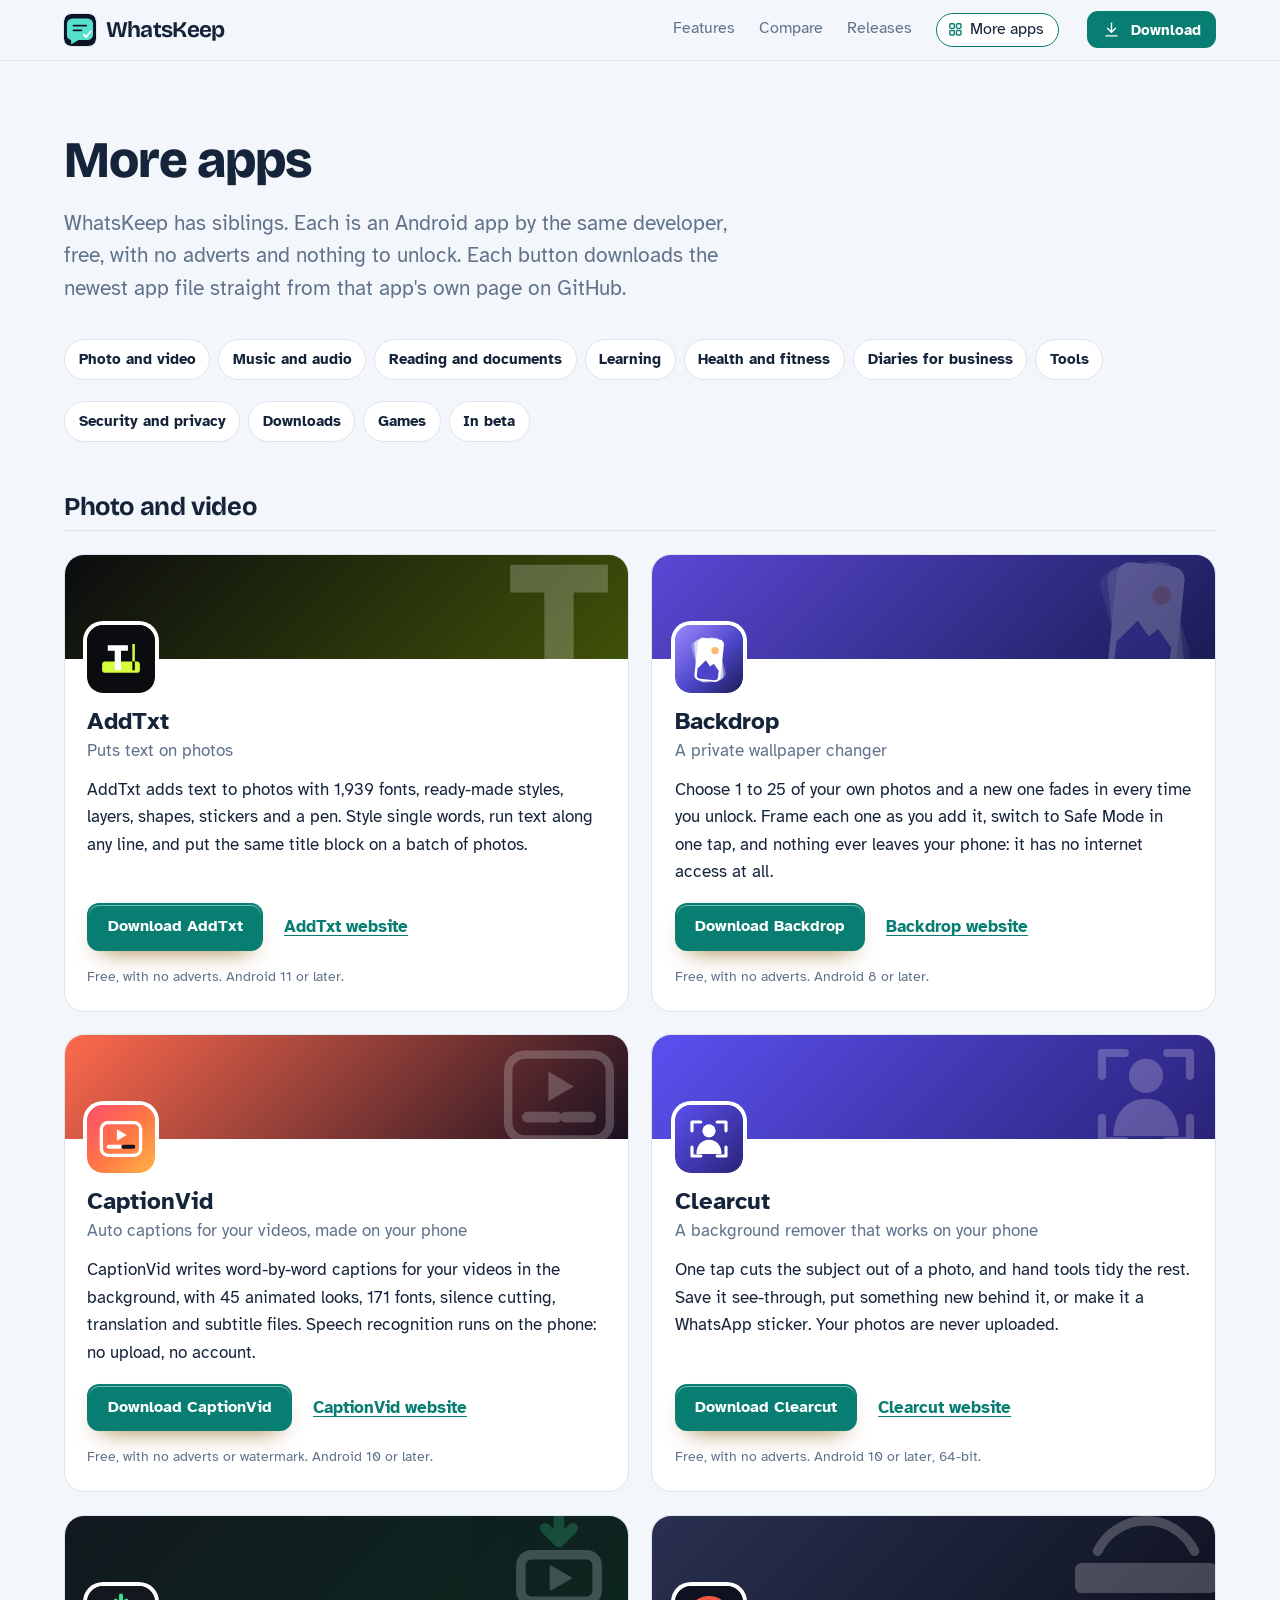
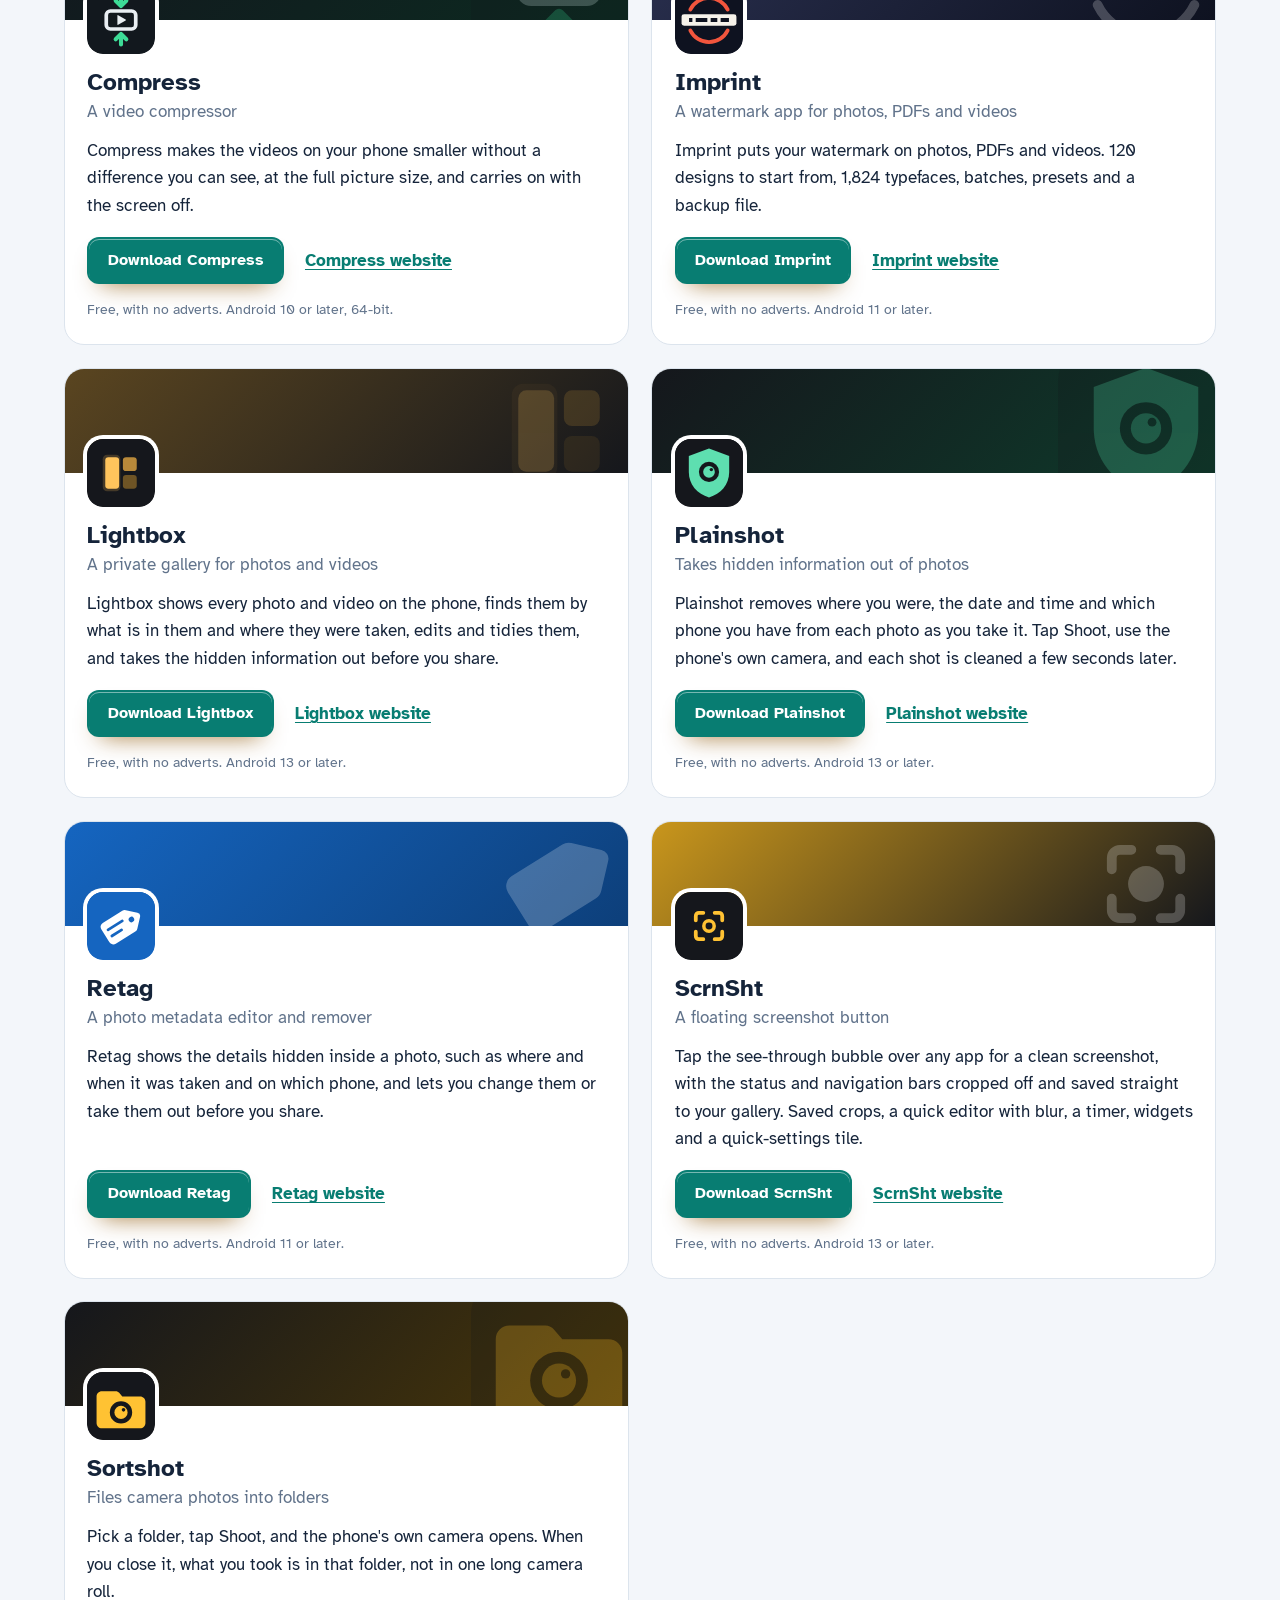
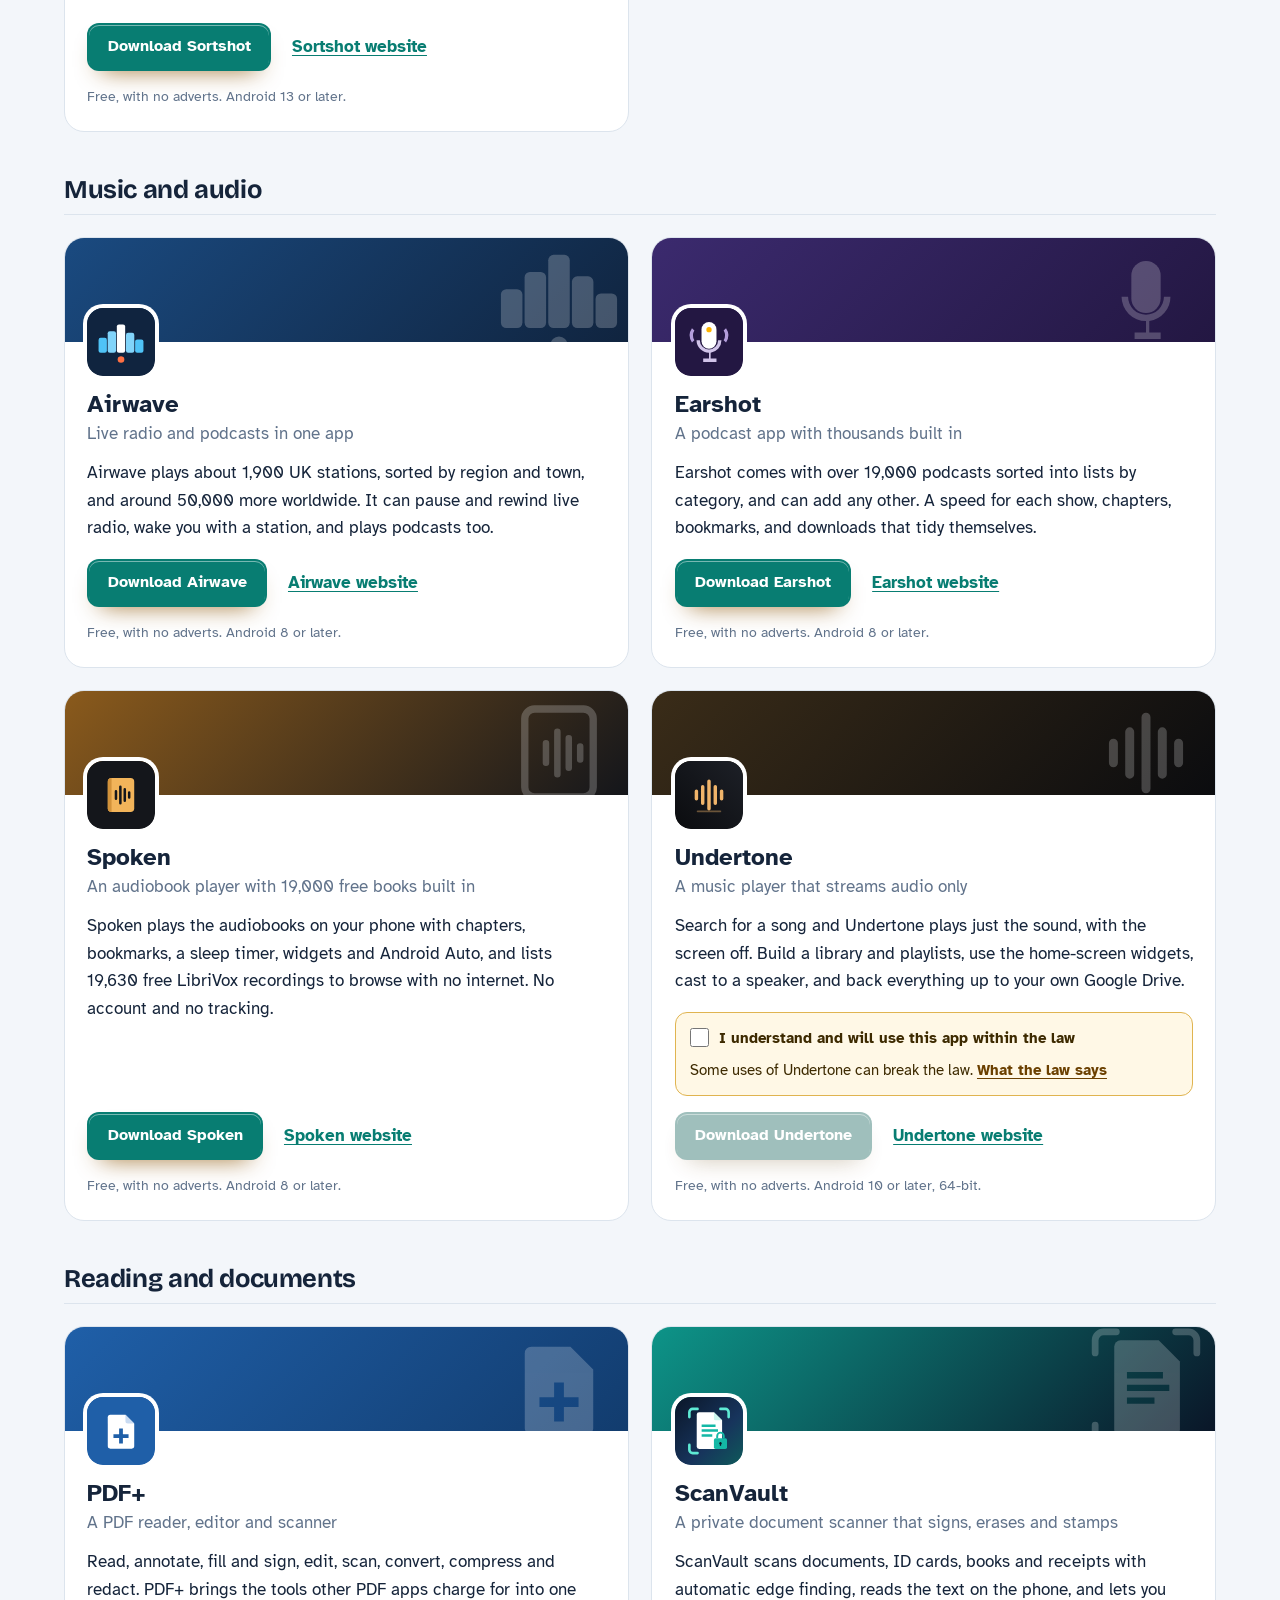
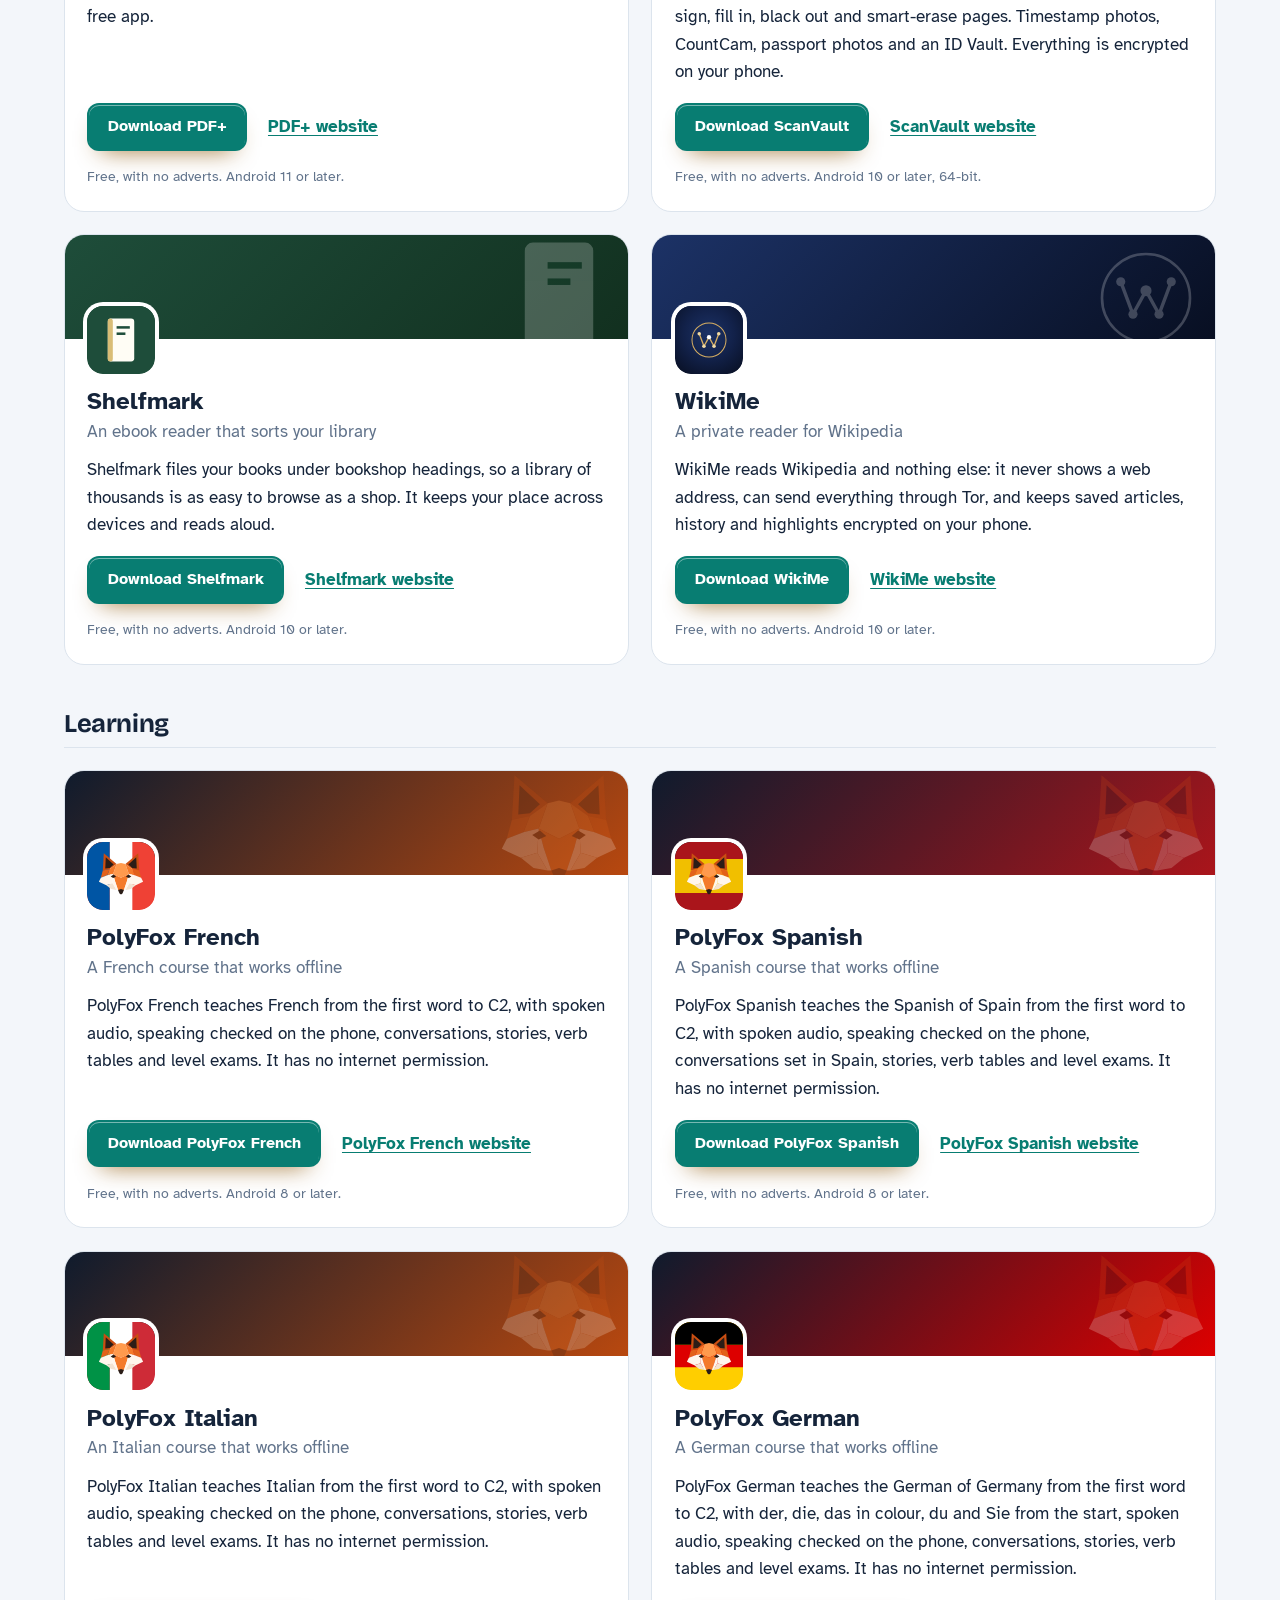
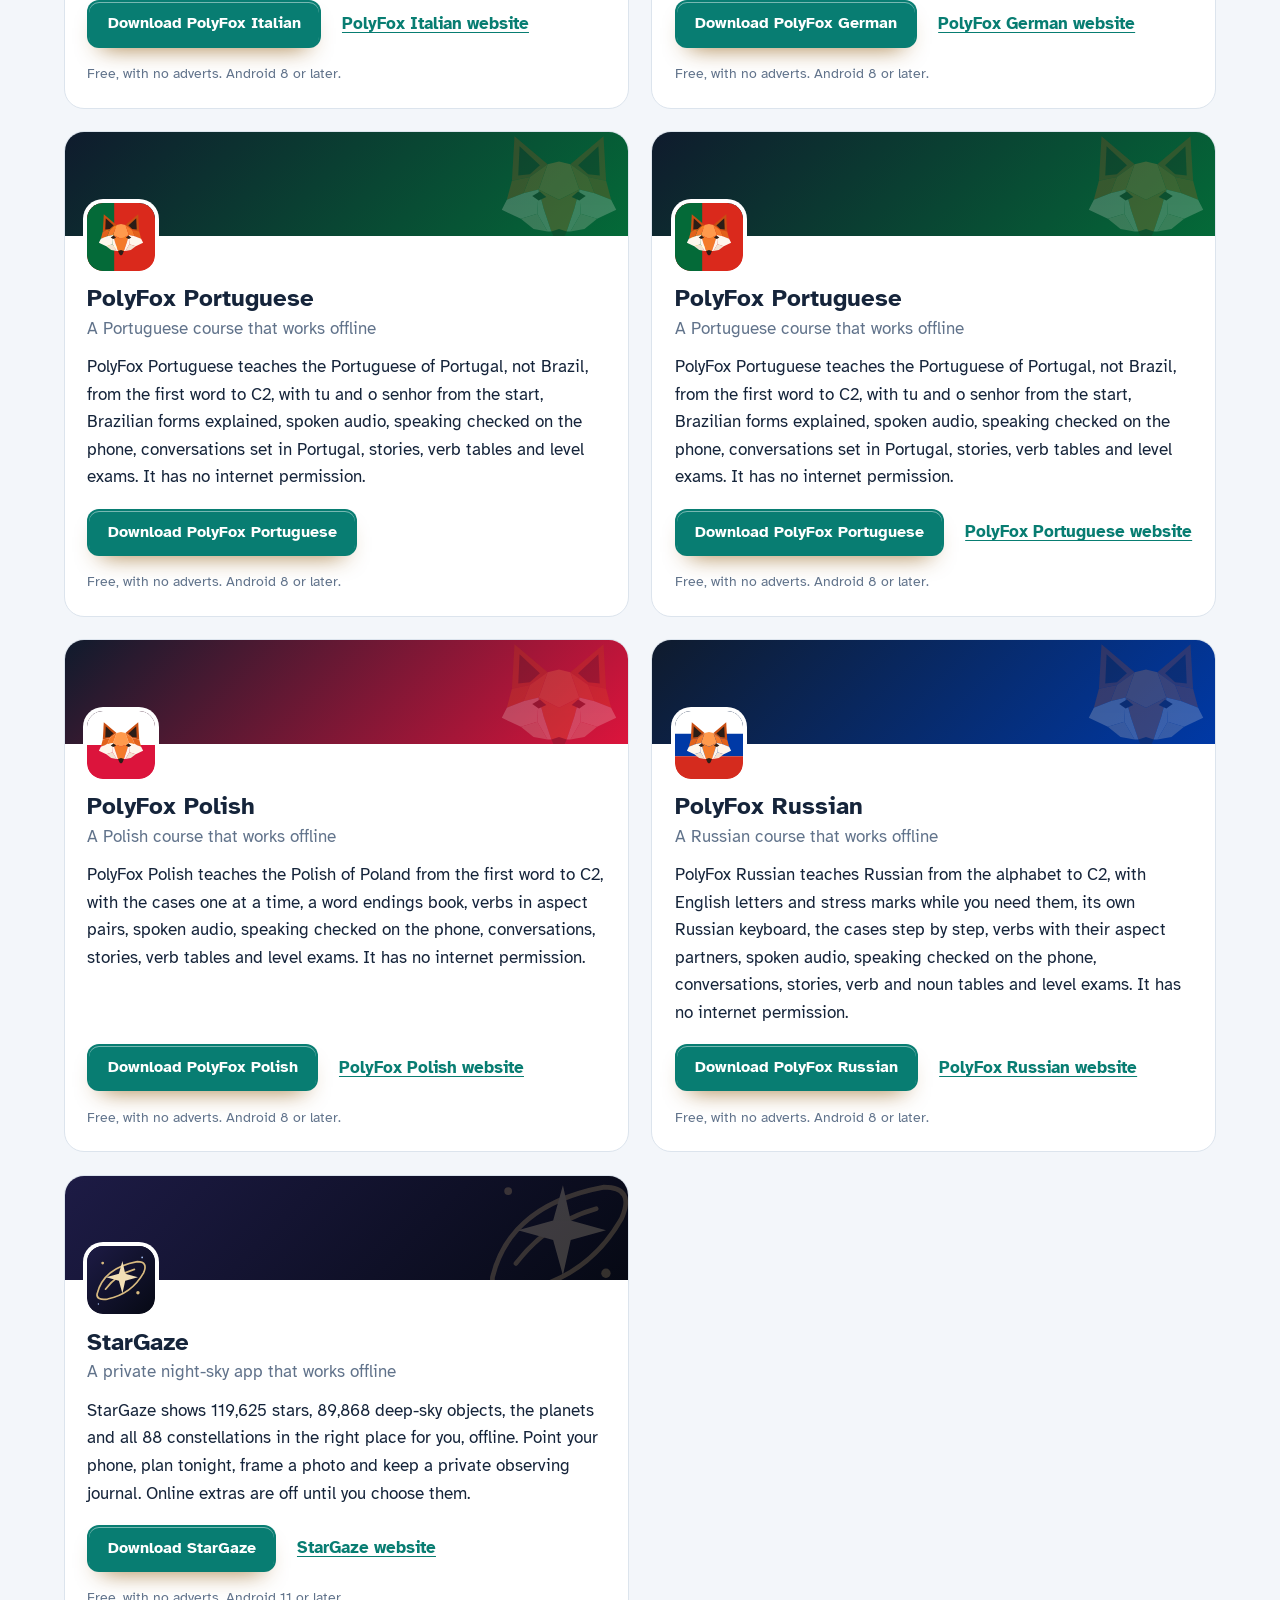
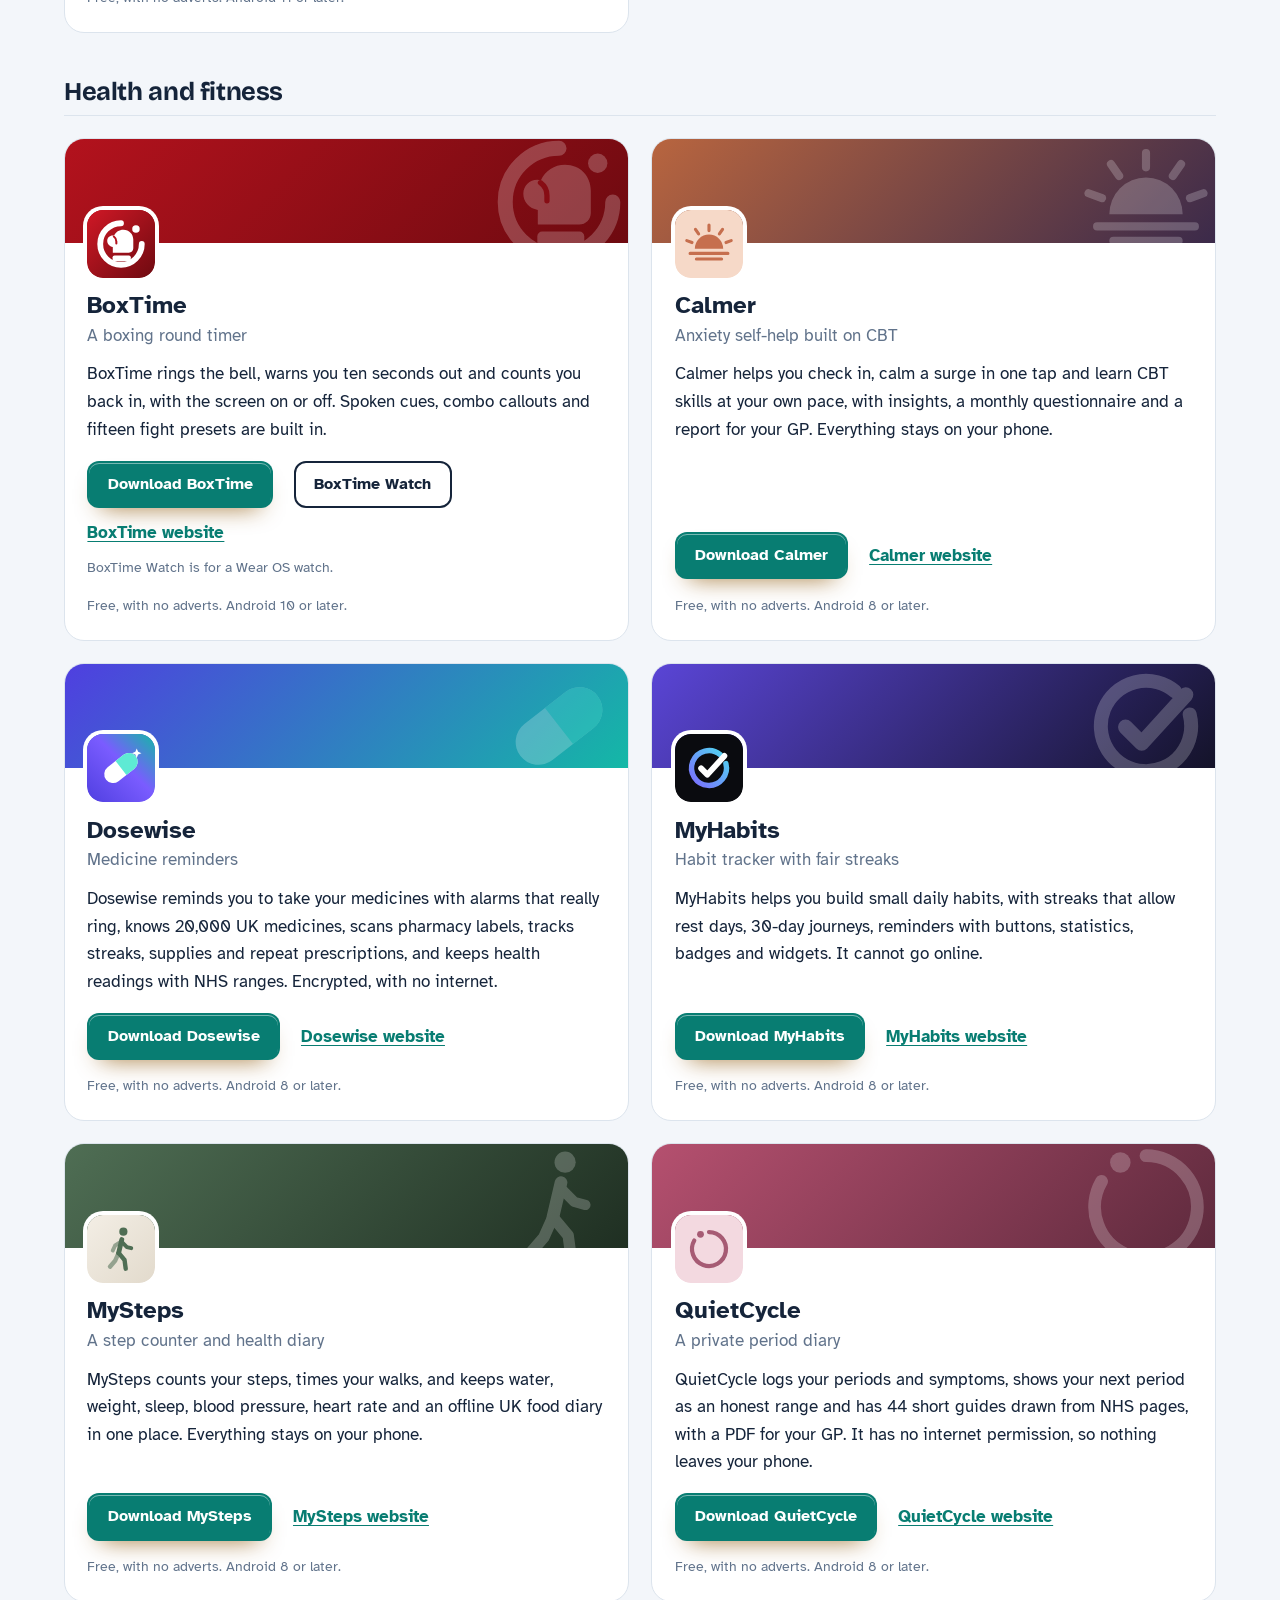
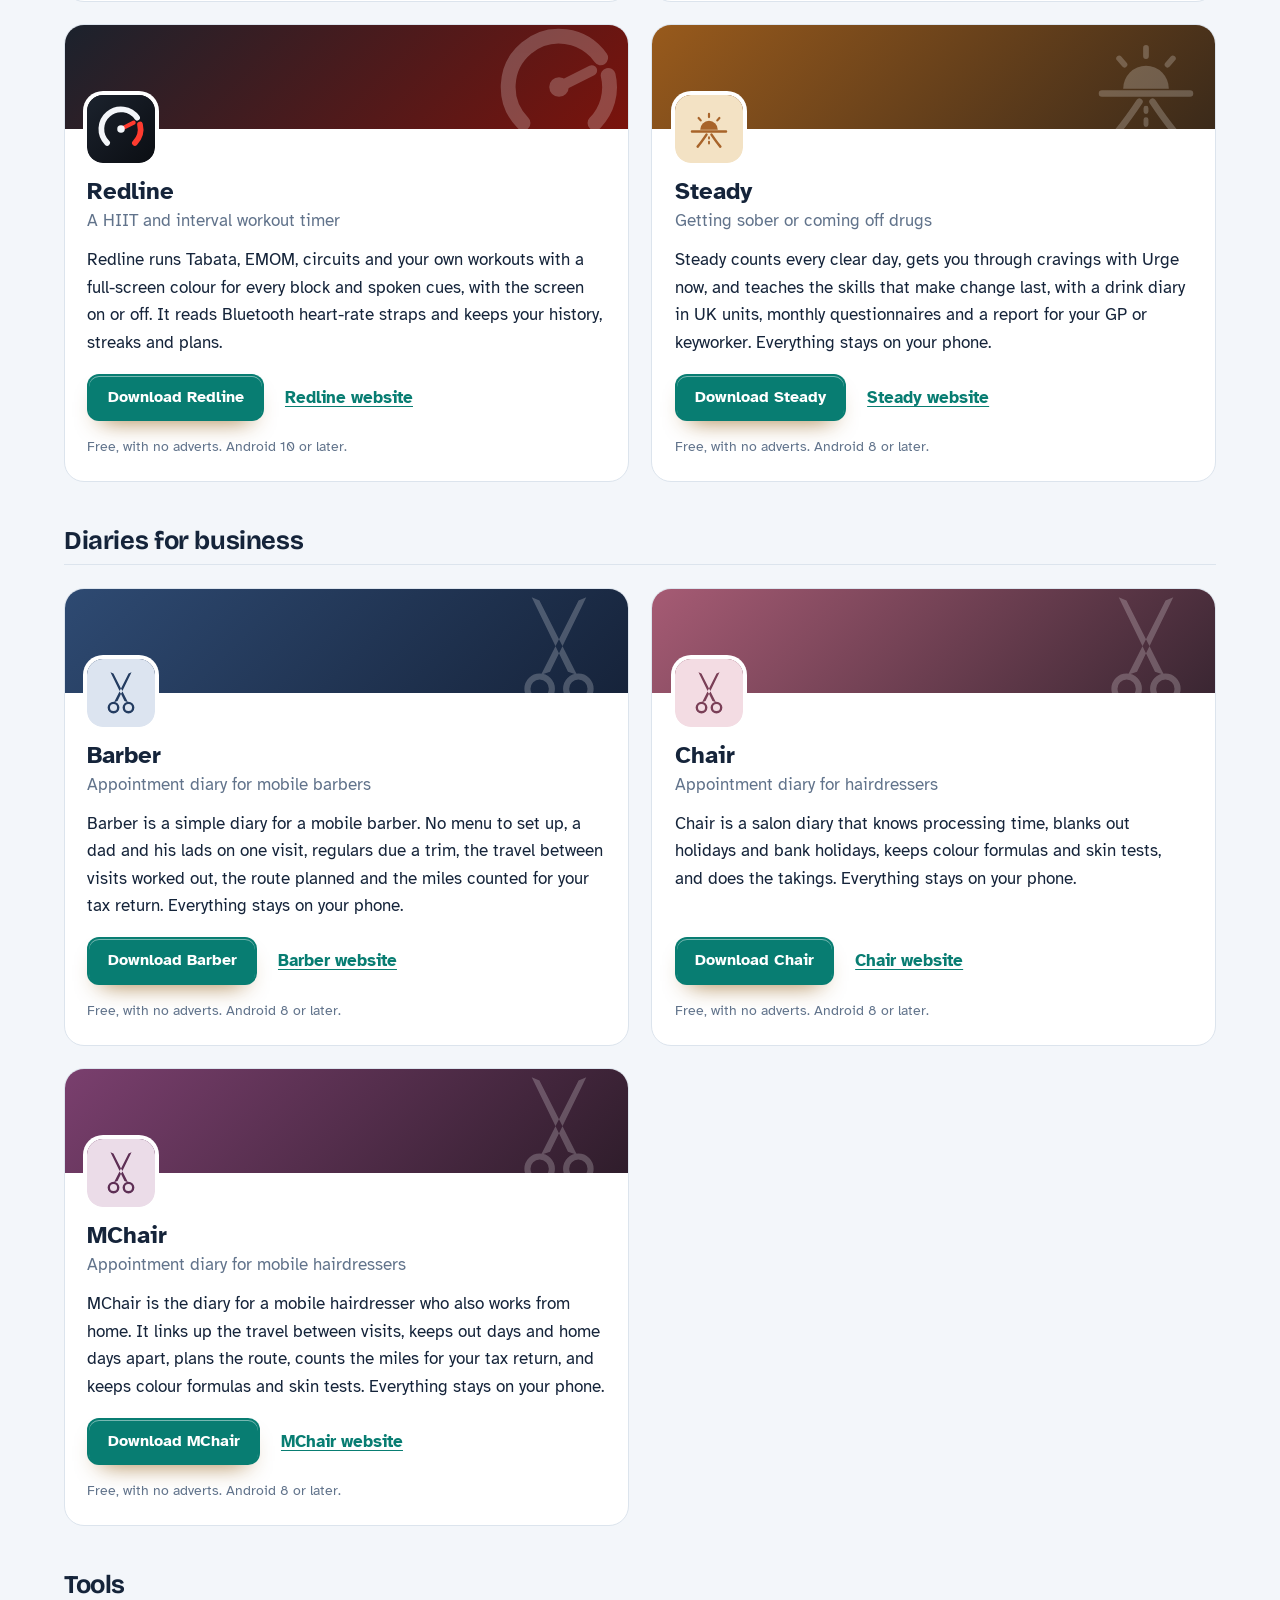
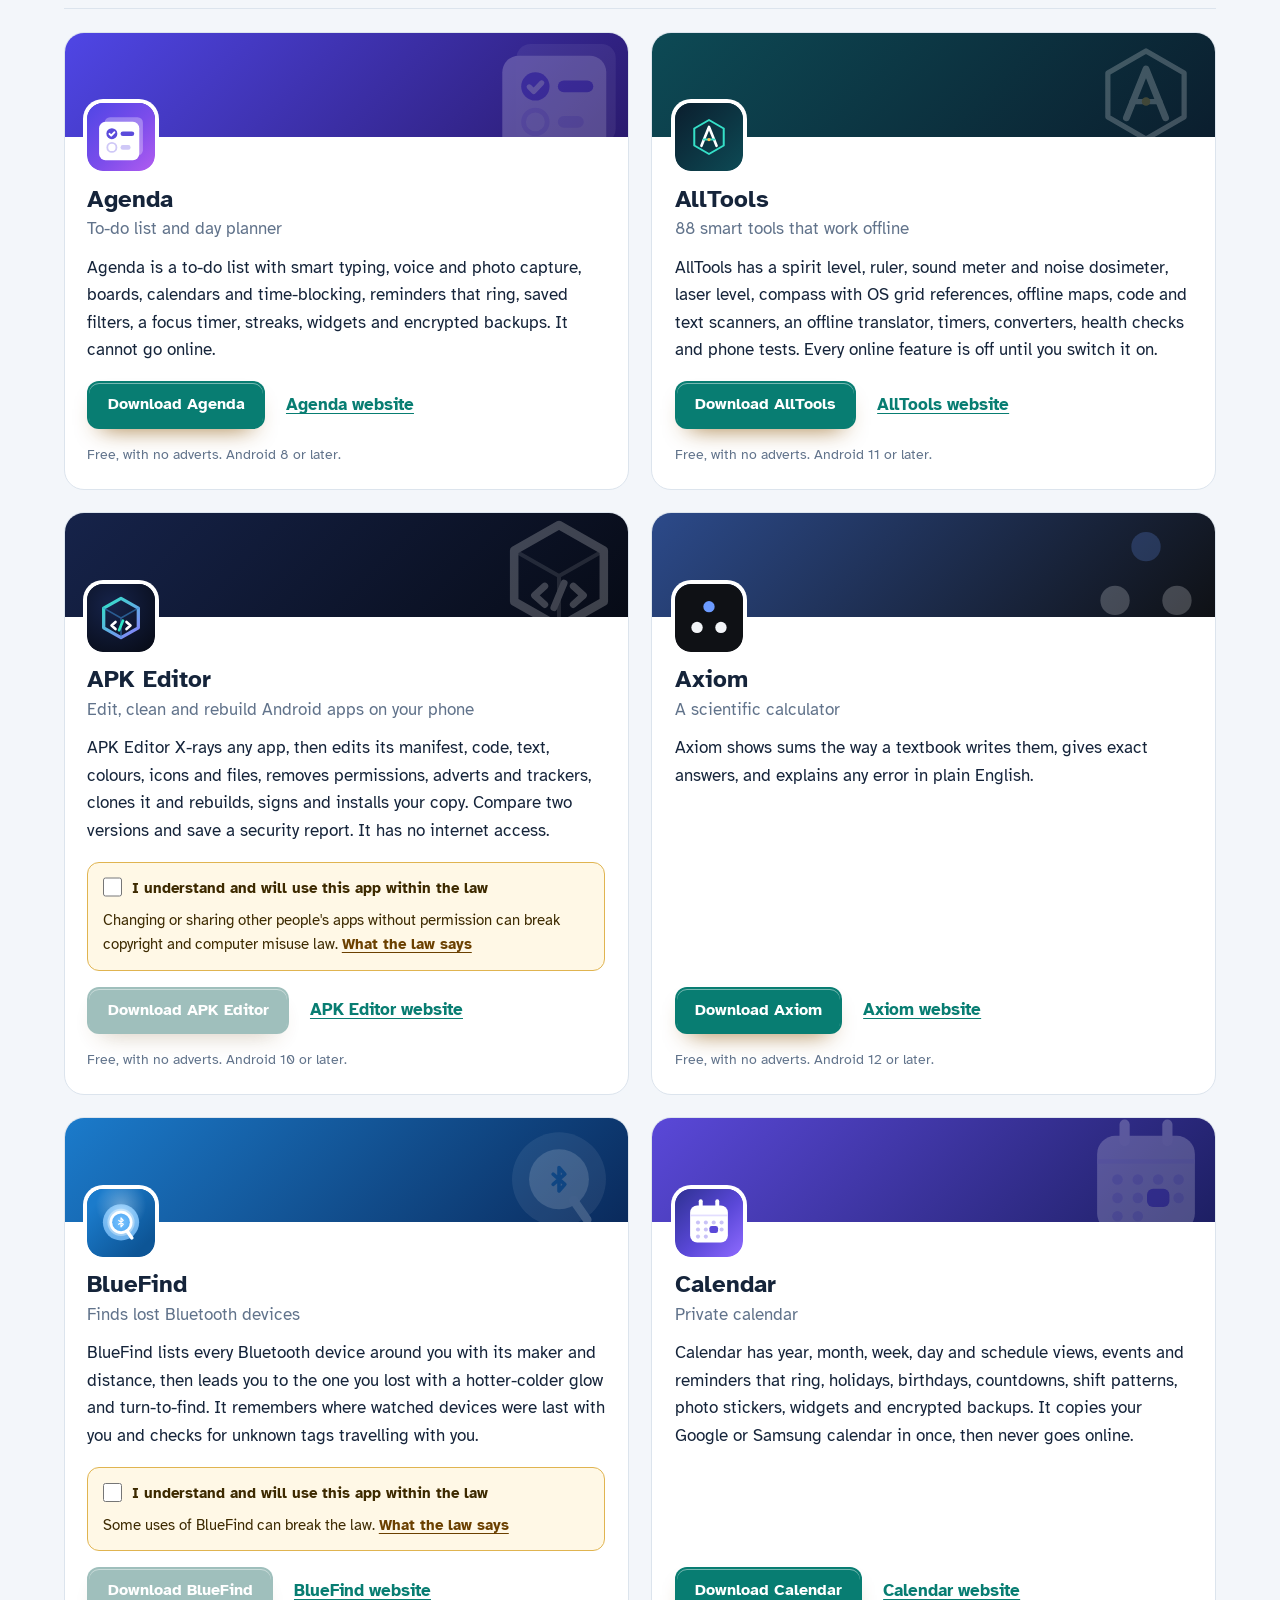
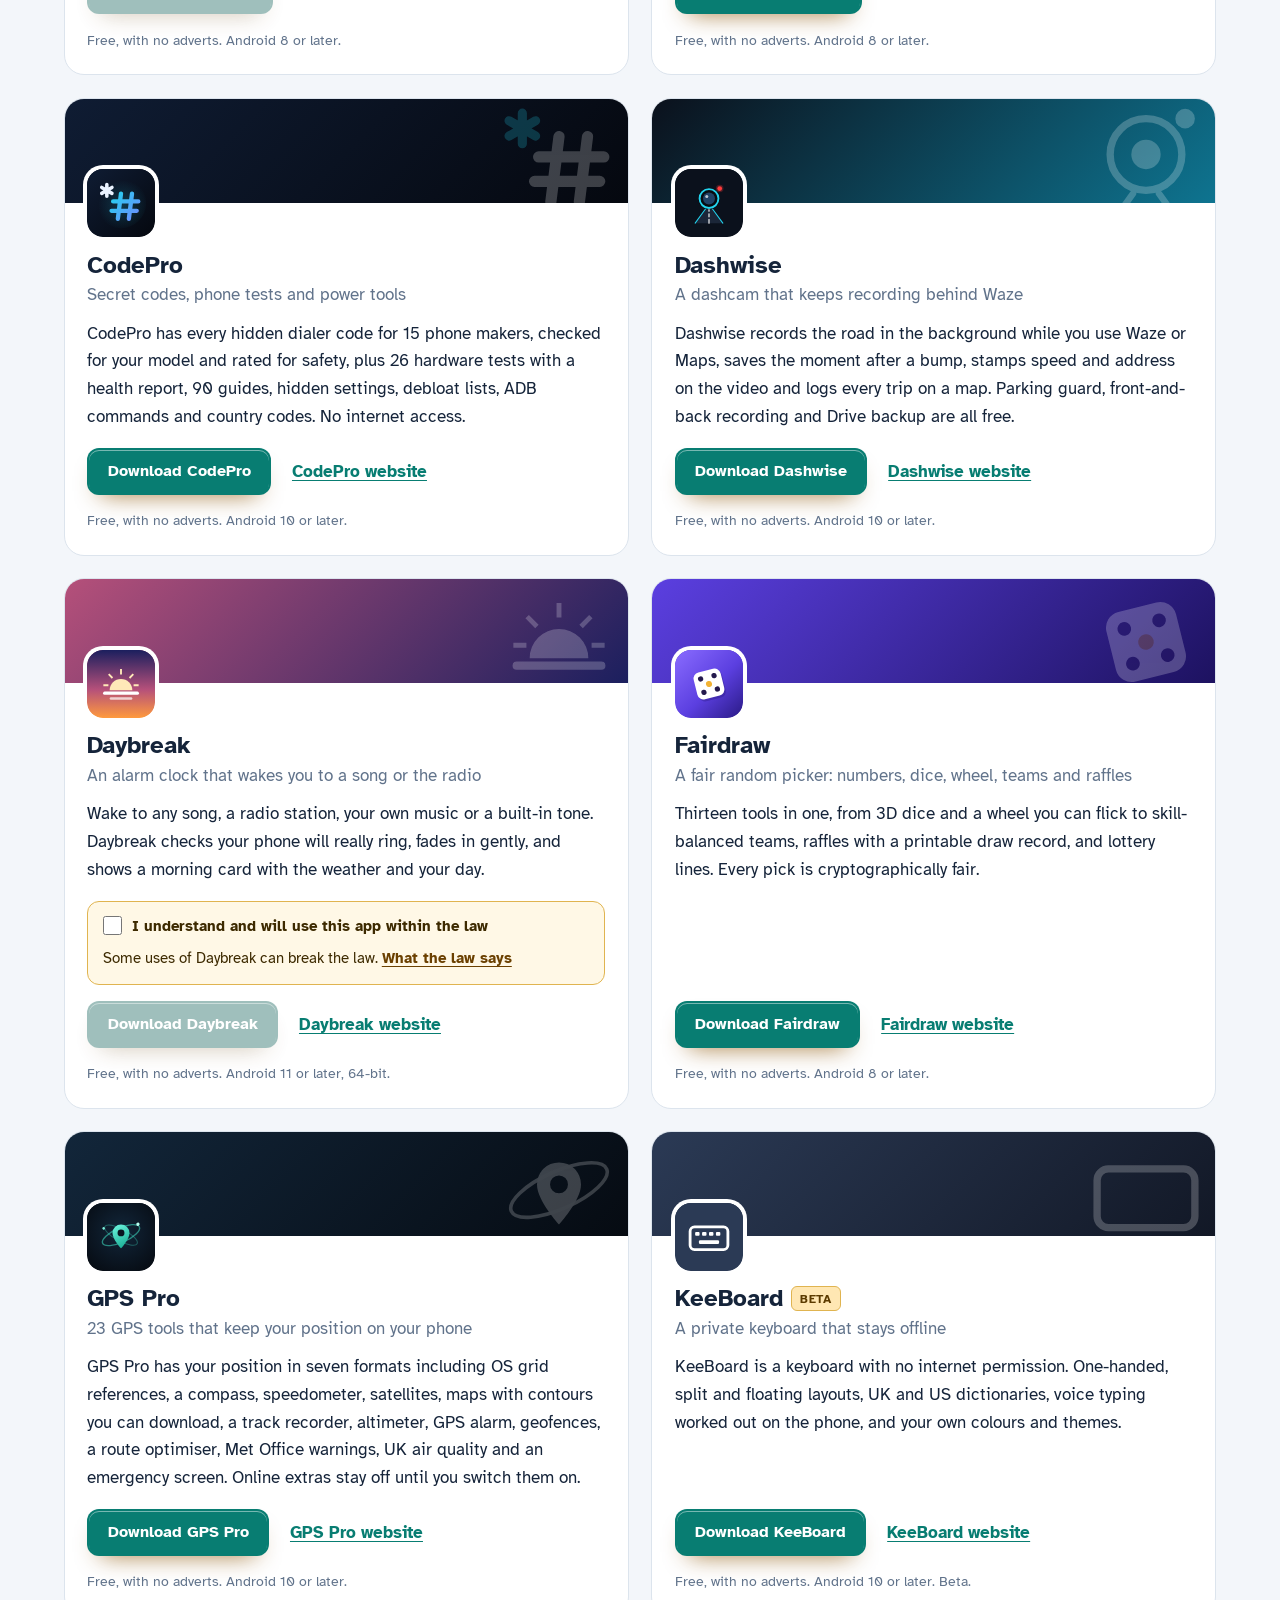
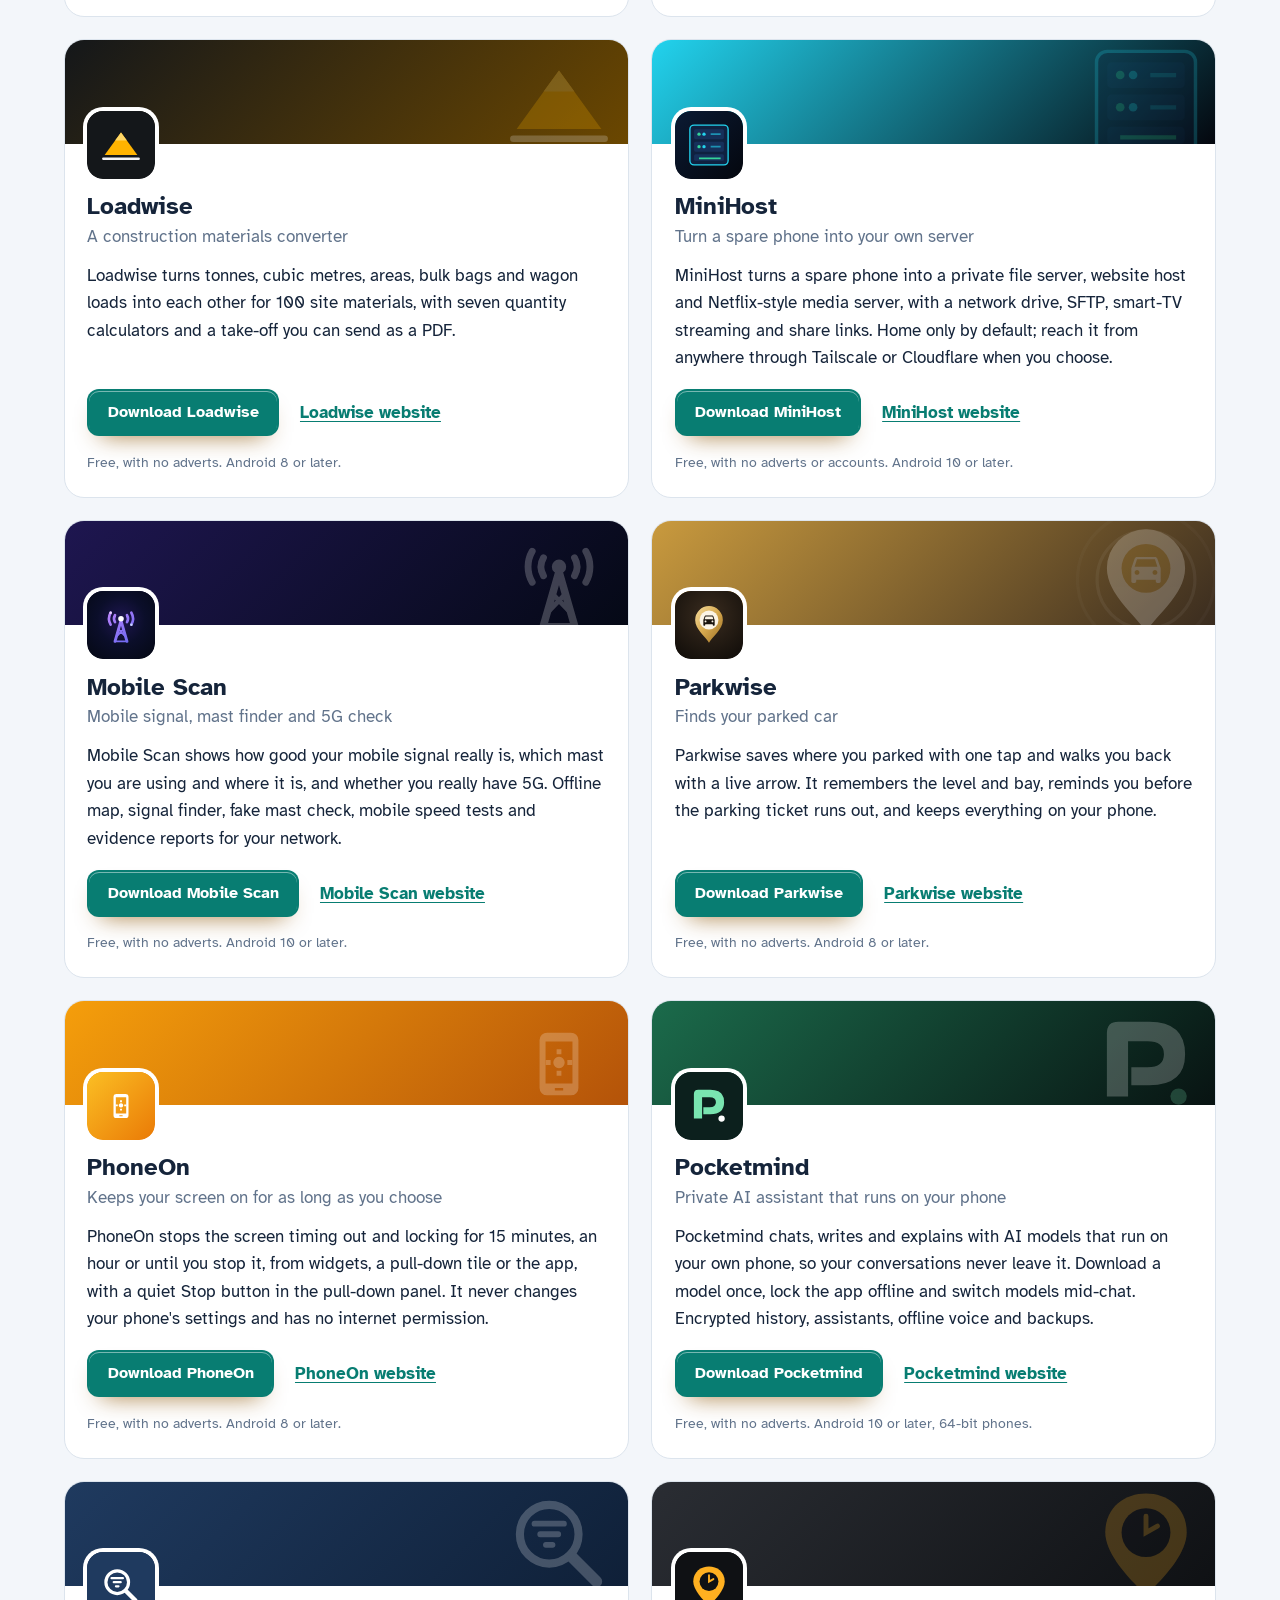
==== commit 6d7eba89: "More apps: add PolyFox Portuguese" ====
--- a/more-apps.html
+++ b/more-apps.html
@@ -4,7 +4,7 @@
 <meta charset="utf-8">
 <meta name="viewport" content="width=device-width, initial-scale=1">
 <title>More free Android apps from the maker of WhatsKeep</title>
-<meta name="description" content="All 95 free Android apps from the maker of WhatsKeep, in one list by category, each with its download and a link to its website.">
+<meta name="description" content="All 96 free Android apps from the maker of WhatsKeep, in one list by category, each with its download and a link to its website.">
 <meta name="author" content="Jonathan Jackson">
 <link rel="canonical" href="https://customgpter.github.io/whatskeep/more-apps.html">
 <meta name="theme-color" content="#f3f6fa" media="(prefers-color-scheme: light)">
@@ -12,7 +12,7 @@
 <meta property="og:type" content="website">
 <meta property="og:site_name" content="WhatsKeep">
 <meta property="og:title" content="More free Android apps from the maker of WhatsKeep">
-<meta property="og:description" content="All 95 free Android apps from the maker of WhatsKeep, in one list by category, each with its download and a link to its website.">
+<meta property="og:description" content="All 96 free Android apps from the maker of WhatsKeep, in one list by category, each with its download and a link to its website.">
 <meta property="og:url" content="https://customgpter.github.io/whatskeep/more-apps.html">
 <meta property="og:image" content="https://customgpter.github.io/whatskeep/assets/og.png">
 <meta property="og:image:width" content="1200">
@@ -26,7 +26,7 @@
 <link rel="preload" href="./assets/fonts/atkinson-hyperlegible-latin-400-normal.woff2" as="font" type="font/woff2" crossorigin>
 <link rel="stylesheet" href="./assets/site.css?v=1">
 <link rel="stylesheet" href="./assets/house.css?v=1">
-<script type="application/ld+json">{"@context":"https://schema.org","@type":"ItemList","name":"Apps from the maker of WhatsKeep","url":"https://customgpter.github.io/whatskeep/more-apps.html","itemListElement":[{"@type":"ListItem","position":1,"name":"AddTxt","url":"https://customgpter.github.io/addtxt/"},{"@type":"ListItem","position":2,"name":"Backdrop","url":"https://customgpter.github.io/backdrop/"},{"@type":"ListItem","position":3,"name":"CaptionVid","url":"https://customgpter.github.io/captionvid/"},{"@type":"ListItem","position":4,"name":"Clearcut","url":"https://customgpter.github.io/clearcut/"},{"@type":"ListItem","position":5,"name":"Compress","url":"https://customgpter.github.io/compress/"},{"@type":"ListItem","position":6,"name":"Imprint","url":"https://customgpter.github.io/imprint/"},{"@type":"ListItem","position":7,"name":"Lightbox","url":"https://customgpter.github.io/lightbox/"},{"@type":"ListItem","position":8,"name":"Plainshot","url":"https://customgpter.github.io/plainshot/"},{"@type":"ListItem","position":9,"name":"Retag","url":"https://customgpter.github.io/retag/"},{"@type":"ListItem","position":10,"name":"ScrnSht","url":"https://customgpter.github.io/scrnsht/"},{"@type":"ListItem","position":11,"name":"Sortshot","url":"https://customgpter.github.io/sortshot/"},{"@type":"ListItem","position":12,"name":"Airwave","url":"https://customgpter.github.io/airwave/"},{"@type":"ListItem","position":13,"name":"Earshot","url":"https://customgpter.github.io/earshot/"},{"@type":"ListItem","position":14,"name":"Spoken","url":"https://customgpter.github.io/spoken/"},{"@type":"ListItem","position":15,"name":"Undertone","url":"https://customgpter.github.io/undertone/"},{"@type":"ListItem","position":16,"name":"PDF+","url":"https://customgpter.github.io/pdfplus/"},{"@type":"ListItem","position":17,"name":"ScanVault","url":"https://customgpter.github.io/scanvault/"},{"@type":"ListItem","position":18,"name":"Shelfmark","url":"https://customgpter.github.io/shelfmark/"},{"@type":"ListItem","position":19,"name":"WikiMe","url":"https://customgpter.github.io/wikime/"},{"@type":"ListItem","position":20,"name":"PolyFox French","url":"https://customgpter.github.io/polyfox/"},{"@type":"ListItem","position":21,"name":"PolyFox German","url":"https://customgpter.github.io/polyfox-german/"},{"@type":"ListItem","position":22,"name":"PolyFox Polish","url":"https://customgpter.github.io/polyfox-polish/"},{"@type":"ListItem","position":23,"name":"PolyFox Russian","url":"https://customgpter.github.io/polyfox-russian/"},{"@type":"ListItem","position":24,"name":"StarGaze","url":"https://customgpter.github.io/stargaze/"},{"@type":"ListItem","position":25,"name":"BoxTime","url":"https://customgpter.github.io/boxtime/"},{"@type":"ListItem","position":26,"name":"Calmer","url":"https://customgpter.github.io/calmer/"},{"@type":"ListItem","position":27,"name":"Dosewise","url":"https://customgpter.github.io/dosewise/"},{"@type":"ListItem","position":28,"name":"MyHabits","url":"https://customgpter.github.io/myhabits/"},{"@type":"ListItem","position":29,"name":"MySteps","url":"https://customgpter.github.io/mysteps/"},{"@type":"ListItem","position":30,"name":"QuietCycle","url":"https://customgpter.github.io/quietcycle/"},{"@type":"ListItem","position":31,"name":"Redline","url":"https://customgpter.github.io/redline/"},{"@type":"ListItem","position":32,"name":"Steady","url":"https://customgpter.github.io/steady/"},{"@type":"ListItem","position":33,"name":"Barber","url":"https://customgpter.github.io/barber/"},{"@type":"ListItem","position":34,"name":"Chair","url":"https://customgpter.github.io/chair/"},{"@type":"ListItem","position":35,"name":"MChair","url":"https://customgpter.github.io/mchair/"},{"@type":"ListItem","position":36,"name":"Agenda","url":"https://customgpter.github.io/agenda/"},{"@type":"ListItem","position":37,"name":"AllTools","url":"https://customgpter.github.io/alltools/"},{"@type":"ListItem","position":38,"name":"APK Editor","url":"https://customgpter.github.io/apkeditor/"},{"@type":"ListItem","position":39,"name":"Axiom","url":"https://customgpter.github.io/axiom/"},{"@type":"ListItem","position":40,"name":"BlueFind","url":"https://customgpter.github.io/bluefind/"},{"@type":"ListItem","position":41,"name":"Calendar","url":"https://customgpter.github.io/calendar/"},{"@type":"ListItem","position":42,"name":"CodePro","url":"https://customgpter.github.io/codepro/"},{"@type":"ListItem","position":43,"name":"Dashwise","url":"https://customgpter.github.io/dashwise/"},{"@type":"ListItem","position":44,"name":"Daybreak","url":"https://customgpter.github.io/daybreak/"},{"@type":"ListItem","position":45,"name":"Fairdraw","url":"https://customgpter.github.io/fairdraw/"},{"@type":"ListItem","position":46,"name":"GPS Pro","url":"https://customgpter.github.io/gpspro/"},{"@type":"ListItem","position":47,"name":"KeeBoard","url":"https://customgpter.github.io/keeboard/"},{"@type":"ListItem","position":48,"name":"Loadwise","url":"https://customgpter.github.io/loadwise/"},{"@type":"ListItem","position":49,"name":"MiniHost","url":"https://customgpter.github.io/minihost/"},{"@type":"ListItem","position":50,"name":"Mobile Scan","url":"https://customgpter.github.io/mobilescan/"},{"@type":"ListItem","position":51,"name":"Parkwise","url":"https://customgpter.github.io/parkwise/"},{"@type":"ListItem","position":52,"name":"Pocketmind","url":"https://customgpter.github.io/pocketmind/"},{"@type":"ListItem","position":53,"name":"Refine","url":"https://customgpter.github.io/refine/"},{"@type":"ListItem","position":54,"name":"Shiftwise","url":"https://customgpter.github.io/shiftwise/"},{"@type":"ListItem","position":55,"name":"SimpleCalc","url":"https://customgpter.github.io/simplecalc/"},{"@type":"ListItem","position":56,"name":"Skyline","url":"https://customgpter.github.io/skyline/"},{"@type":"ListItem","position":57,"name":"Slipway","url":"https://customgpter.github.io/slipway/"},{"@type":"ListItem","position":58,"name":"Tagger","url":"https://customgpter.github.io/tagger/"},{"@type":"ListItem","position":59,"name":"TotalClean","url":"https://customgpter.github.io/totalclean/"},{"@type":"ListItem","position":60,"name":"TVLink","url":"https://customgpter.github.io/tvlink/"},{"@type":"ListItem","position":61,"name":"Unbox","url":"https://customgpter.github.io/unbox/"},{"@type":"ListItem","position":62,"name":"WhatsKeep","url":"https://customgpter.github.io/whatskeep/"},{"@type":"ListItem","position":63,"name":"WiFi Scan","url":"https://customgpter.github.io/wifiscan/"},{"@type":"ListItem","position":64,"name":"Auditly","url":"https://customgpter.github.io/auditly/"},{"@type":"ListItem","position":65,"name":"Backchannel","url":"https://customgpter.github.io/backchannel/"},{"@type":"ListItem","position":66,"name":"ENotes","url":"https://customgpter.github.io/enotes/"},{"@type":"ListItem","position":67,"name":"FindMe","url":"https://customgpter.github.io/findme/"},{"@type":"ListItem","position":68,"name":"iLock","url":"https://customgpter.github.io/ilock/"},{"@type":"ListItem","position":69,"name":"ImSafe","url":"https://customgpter.github.io/imsafe/"},{"@type":"ListItem","position":70,"name":"IShred","url":"https://customgpter.github.io/ishred/"},{"@type":"ListItem","position":71,"name":"LockBox","url":"https://customgpter.github.io/lockbox/"},{"@type":"ListItem","position":72,"name":"PassVault","url":"https://customgpter.github.io/passvault/"},{"@type":"ListItem","position":73,"name":"SpyFind","url":"https://customgpter.github.io/spyfind/"},{"@type":"ListItem","position":74,"name":"TextWipe","url":"https://customgpter.github.io/textwipe/"},{"@type":"ListItem","position":75,"name":"Tracewire","url":"https://customgpter.github.io/tracewire/"},{"@type":"ListItem","position":76,"name":"Vigil","url":"https://customgpter.github.io/vigil/"},{"@type":"ListItem","position":77,"name":"Grab","url":"https://customgpter.github.io/grab/"},{"@type":"ListItem","position":78,"name":"Swarm","url":"https://customgpter.github.io/swarm/"},{"@type":"ListItem","position":79,"name":"Plane Games","url":"https://customgpter.github.io/plane-games/"},{"@type":"ListItem","position":80,"name":"Ninefold","url":"https://customgpter.github.io/ninefold/"},{"@type":"ListItem","position":81,"name":"Cubewise","url":"https://customgpter.github.io/cubewise/"},{"@type":"ListItem","position":82,"name":"Tilewise","url":"https://customgpter.github.io/tilewise/"},{"@type":"ListItem","position":83,"name":"Letterwise","url":"https://customgpter.github.io/letterwise/"},{"@type":"ListItem","position":84,"name":"Kingside","url":"https://customgpter.github.io/kingside/"},{"@type":"ListItem","position":85,"name":"Deckhand","url":"https://customgpter.github.io/deckhand/"},{"@type":"ListItem","position":86,"name":"SNESForge","url":"https://customgpter.github.io/snesforge/"},{"@type":"ListItem","position":87,"name":"Fame Boy","url":"https://customgpter.github.io/fameboy/"},{"@type":"ListItem","position":88,"name":"PSPPro","url":"https://customgpter.github.io/psppro/"},{"@type":"ListItem","position":89,"name":"MegaGen","url":"https://customgpter.github.io/megagen/"},{"@type":"ListItem","position":90,"name":"QVR","url":"https://customgpter.github.io/qvr/"},{"@type":"ListItem","position":91,"name":"QVR Watch","url":"https://customgpter.github.io/qvr-watch/"},{"@type":"ListItem","position":92,"name":"QVRLite","url":"https://customgpter.github.io/qvrlite/"},{"@type":"ListItem","position":93,"name":"Onionz","url":"https://customgpter.github.io/onionz/"},{"@type":"ListItem","position":94,"name":"OnionzWeb","url":"https://customgpter.github.io/onionzweb/"}]}</script>
+<script type="application/ld+json">{"@context":"https://schema.org","@type":"ItemList","name":"Apps from the maker of WhatsKeep","url":"https://customgpter.github.io/whatskeep/more-apps.html","itemListElement":[{"@type":"ListItem","position":1,"name":"AddTxt","url":"https://customgpter.github.io/addtxt/"},{"@type":"ListItem","position":2,"name":"Backdrop","url":"https://customgpter.github.io/backdrop/"},{"@type":"ListItem","position":3,"name":"CaptionVid","url":"https://customgpter.github.io/captionvid/"},{"@type":"ListItem","position":4,"name":"Clearcut","url":"https://customgpter.github.io/clearcut/"},{"@type":"ListItem","position":5,"name":"Compress","url":"https://customgpter.github.io/compress/"},{"@type":"ListItem","position":6,"name":"Imprint","url":"https://customgpter.github.io/imprint/"},{"@type":"ListItem","position":7,"name":"Lightbox","url":"https://customgpter.github.io/lightbox/"},{"@type":"ListItem","position":8,"name":"Plainshot","url":"https://customgpter.github.io/plainshot/"},{"@type":"ListItem","position":9,"name":"Retag","url":"https://customgpter.github.io/retag/"},{"@type":"ListItem","position":10,"name":"ScrnSht","url":"https://customgpter.github.io/scrnsht/"},{"@type":"ListItem","position":11,"name":"Sortshot","url":"https://customgpter.github.io/sortshot/"},{"@type":"ListItem","position":12,"name":"Airwave","url":"https://customgpter.github.io/airwave/"},{"@type":"ListItem","position":13,"name":"Earshot","url":"https://customgpter.github.io/earshot/"},{"@type":"ListItem","position":14,"name":"Spoken","url":"https://customgpter.github.io/spoken/"},{"@type":"ListItem","position":15,"name":"Undertone","url":"https://customgpter.github.io/undertone/"},{"@type":"ListItem","position":16,"name":"PDF+","url":"https://customgpter.github.io/pdfplus/"},{"@type":"ListItem","position":17,"name":"ScanVault","url":"https://customgpter.github.io/scanvault/"},{"@type":"ListItem","position":18,"name":"Shelfmark","url":"https://customgpter.github.io/shelfmark/"},{"@type":"ListItem","position":19,"name":"WikiMe","url":"https://customgpter.github.io/wikime/"},{"@type":"ListItem","position":20,"name":"PolyFox French","url":"https://customgpter.github.io/polyfox/"},{"@type":"ListItem","position":21,"name":"PolyFox German","url":"https://customgpter.github.io/polyfox-german/"},{"@type":"ListItem","position":22,"name":"PolyFox Portuguese","url":"https://customgpter.github.io/polyfox-portuguese/"},{"@type":"ListItem","position":23,"name":"PolyFox Polish","url":"https://customgpter.github.io/polyfox-polish/"},{"@type":"ListItem","position":24,"name":"PolyFox Russian","url":"https://customgpter.github.io/polyfox-russian/"},{"@type":"ListItem","position":25,"name":"StarGaze","url":"https://customgpter.github.io/stargaze/"},{"@type":"ListItem","position":26,"name":"BoxTime","url":"https://customgpter.github.io/boxtime/"},{"@type":"ListItem","position":27,"name":"Calmer","url":"https://customgpter.github.io/calmer/"},{"@type":"ListItem","position":28,"name":"Dosewise","url":"https://customgpter.github.io/dosewise/"},{"@type":"ListItem","position":29,"name":"MyHabits","url":"https://customgpter.github.io/myhabits/"},{"@type":"ListItem","position":30,"name":"MySteps","url":"https://customgpter.github.io/mysteps/"},{"@type":"ListItem","position":31,"name":"QuietCycle","url":"https://customgpter.github.io/quietcycle/"},{"@type":"ListItem","position":32,"name":"Redline","url":"https://customgpter.github.io/redline/"},{"@type":"ListItem","position":33,"name":"Steady","url":"https://customgpter.github.io/steady/"},{"@type":"ListItem","position":34,"name":"Barber","url":"https://customgpter.github.io/barber/"},{"@type":"ListItem","position":35,"name":"Chair","url":"https://customgpter.github.io/chair/"},{"@type":"ListItem","position":36,"name":"MChair","url":"https://customgpter.github.io/mchair/"},{"@type":"ListItem","position":37,"name":"Agenda","url":"https://customgpter.github.io/agenda/"},{"@type":"ListItem","position":38,"name":"AllTools","url":"https://customgpter.github.io/alltools/"},{"@type":"ListItem","position":39,"name":"APK Editor","url":"https://customgpter.github.io/apkeditor/"},{"@type":"ListItem","position":40,"name":"Axiom","url":"https://customgpter.github.io/axiom/"},{"@type":"ListItem","position":41,"name":"BlueFind","url":"https://customgpter.github.io/bluefind/"},{"@type":"ListItem","position":42,"name":"Calendar","url":"https://customgpter.github.io/calendar/"},{"@type":"ListItem","position":43,"name":"CodePro","url":"https://customgpter.github.io/codepro/"},{"@type":"ListItem","position":44,"name":"Dashwise","url":"https://customgpter.github.io/dashwise/"},{"@type":"ListItem","position":45,"name":"Daybreak","url":"https://customgpter.github.io/daybreak/"},{"@type":"ListItem","position":46,"name":"Fairdraw","url":"https://customgpter.github.io/fairdraw/"},{"@type":"ListItem","position":47,"name":"GPS Pro","url":"https://customgpter.github.io/gpspro/"},{"@type":"ListItem","position":48,"name":"KeeBoard","url":"https://customgpter.github.io/keeboard/"},{"@type":"ListItem","position":49,"name":"Loadwise","url":"https://customgpter.github.io/loadwise/"},{"@type":"ListItem","position":50,"name":"MiniHost","url":"https://customgpter.github.io/minihost/"},{"@type":"ListItem","position":51,"name":"Mobile Scan","url":"https://customgpter.github.io/mobilescan/"},{"@type":"ListItem","position":52,"name":"Parkwise","url":"https://customgpter.github.io/parkwise/"},{"@type":"ListItem","position":53,"name":"Pocketmind","url":"https://customgpter.github.io/pocketmind/"},{"@type":"ListItem","position":54,"name":"Refine","url":"https://customgpter.github.io/refine/"},{"@type":"ListItem","position":55,"name":"Shiftwise","url":"https://customgpter.github.io/shiftwise/"},{"@type":"ListItem","position":56,"name":"SimpleCalc","url":"https://customgpter.github.io/simplecalc/"},{"@type":"ListItem","position":57,"name":"Skyline","url":"https://customgpter.github.io/skyline/"},{"@type":"ListItem","position":58,"name":"Slipway","url":"https://customgpter.github.io/slipway/"},{"@type":"ListItem","position":59,"name":"Tagger","url":"https://customgpter.github.io/tagger/"},{"@type":"ListItem","position":60,"name":"TotalClean","url":"https://customgpter.github.io/totalclean/"},{"@type":"ListItem","position":61,"name":"TVLink","url":"https://customgpter.github.io/tvlink/"},{"@type":"ListItem","position":62,"name":"Unbox","url":"https://customgpter.github.io/unbox/"},{"@type":"ListItem","position":63,"name":"WhatsKeep","url":"https://customgpter.github.io/whatskeep/"},{"@type":"ListItem","position":64,"name":"WiFi Scan","url":"https://customgpter.github.io/wifiscan/"},{"@type":"ListItem","position":65,"name":"Auditly","url":"https://customgpter.github.io/auditly/"},{"@type":"ListItem","position":66,"name":"Backchannel","url":"https://customgpter.github.io/backchannel/"},{"@type":"ListItem","position":67,"name":"ENotes","url":"https://customgpter.github.io/enotes/"},{"@type":"ListItem","position":68,"name":"FindMe","url":"https://customgpter.github.io/findme/"},{"@type":"ListItem","position":69,"name":"iLock","url":"https://customgpter.github.io/ilock/"},{"@type":"ListItem","position":70,"name":"ImSafe","url":"https://customgpter.github.io/imsafe/"},{"@type":"ListItem","position":71,"name":"IShred","url":"https://customgpter.github.io/ishred/"},{"@type":"ListItem","position":72,"name":"LockBox","url":"https://customgpter.github.io/lockbox/"},{"@type":"ListItem","position":73,"name":"PassVault","url":"https://customgpter.github.io/passvault/"},{"@type":"ListItem","position":74,"name":"SpyFind","url":"https://customgpter.github.io/spyfind/"},{"@type":"ListItem","position":75,"name":"TextWipe","url":"https://customgpter.github.io/textwipe/"},{"@type":"ListItem","position":76,"name":"Tracewire","url":"https://customgpter.github.io/tracewire/"},{"@type":"ListItem","position":77,"name":"Vigil","url":"https://customgpter.github.io/vigil/"},{"@type":"ListItem","position":78,"name":"Grab","url":"https://customgpter.github.io/grab/"},{"@type":"ListItem","position":79,"name":"Swarm","url":"https://customgpter.github.io/swarm/"},{"@type":"ListItem","position":80,"name":"Plane Games","url":"https://customgpter.github.io/plane-games/"},{"@type":"ListItem","position":81,"name":"Ninefold","url":"https://customgpter.github.io/ninefold/"},{"@type":"ListItem","position":82,"name":"Cubewise","url":"https://customgpter.github.io/cubewise/"},{"@type":"ListItem","position":83,"name":"Tilewise","url":"https://customgpter.github.io/tilewise/"},{"@type":"ListItem","position":84,"name":"Letterwise","url":"https://customgpter.github.io/letterwise/"},{"@type":"ListItem","position":85,"name":"Kingside","url":"https://customgpter.github.io/kingside/"},{"@type":"ListItem","position":86,"name":"Deckhand","url":"https://customgpter.github.io/deckhand/"},{"@type":"ListItem","position":87,"name":"SNESForge","url":"https://customgpter.github.io/snesforge/"},{"@type":"ListItem","position":88,"name":"Fame Boy","url":"https://customgpter.github.io/fameboy/"},{"@type":"ListItem","position":89,"name":"PSPPro","url":"https://customgpter.github.io/psppro/"},{"@type":"ListItem","position":90,"name":"MegaGen","url":"https://customgpter.github.io/megagen/"},{"@type":"ListItem","position":91,"name":"QVR","url":"https://customgpter.github.io/qvr/"},{"@type":"ListItem","position":92,"name":"QVR Watch","url":"https://customgpter.github.io/qvr-watch/"},{"@type":"ListItem","position":93,"name":"QVRLite","url":"https://customgpter.github.io/qvrlite/"},{"@type":"ListItem","position":94,"name":"Onionz","url":"https://customgpter.github.io/onionz/"},{"@type":"ListItem","position":95,"name":"OnionzWeb","url":"https://customgpter.github.io/onionzweb/"}]}</script>
 <link rel="stylesheet" href="./assets/apps-list.css?v=1">
 <script src="./assets/apps-list.js?v=1" defer></script>
 </head>
@@ -70,7 +70,7 @@
 <div class="mapps-group" role="group" aria-labelledby="apps-learning"><h2 class="mapps-cat" id="apps-learning">Learning</h2>
 <ul class="mapps"><li class="mapp" style="--b:#0f1b2d;--b2:#b8480f"><div class="mapp-cover" aria-hidden="true"><svg viewBox="0 0 108 108"><polygon fill="#C94E12" points="26.7,17.9 47.0,35.1 36.1,42.9 25.1,45.2"/><polygon fill="#C94E12" points="82.9,45.2 71.9,42.9 61.0,35.1 81.3,17.9"/><polygon fill="#2B1D17" points="29.8,24.1 42.3,35.8 36.1,41.3 29.0,42.1"/><polygon fill="#2B1D17" points="79.0,42.1 71.9,41.3 65.7,35.8 78.2,24.1"/><polygon fill="#FF9A4D" points="54.0,33.5 47.0,35.1 41.5,50.7 54.0,56.9"/><polygon fill="#FF9A4D" points="54.0,56.9 66.5,50.7 61.0,35.1 54.0,33.5"/><polygon fill="#F47A2A" points="47.0,35.1 36.1,42.9 32.2,53.0 41.5,50.7"/><polygon fill="#F47A2A" points="66.5,50.7 75.8,53.0 71.9,42.9 61.0,35.1"/><polygon fill="#E2611A" points="36.1,42.9 25.1,45.2 22.0,56.9 32.2,53.0"/><polygon fill="#E2611A" points="75.8,53.0 86.0,56.9 82.9,45.2 71.9,42.9"/><polygon fill="#FFF6EC" points="32.2,53.0 22.0,56.9 18.9,63.1 30.6,68.6 40.7,65.5 41.5,50.7"/><polygon fill="#FFF6EC" points="66.5,50.7 67.3,65.5 77.4,68.6 89.1,63.1 86.0,56.9 75.8,53.0"/><polygon fill="#F3E3D2" points="30.6,68.6 40.7,65.5 47.0,76.4 38.4,74.8"/><polygon fill="#F3E3D2" points="69.6,74.8 61.0,76.4 67.3,65.5 77.4,68.6"/><polygon fill="#F47A2A" points="41.5,50.7 54.0,56.9 54.0,78.0 49.3,76.4 44.6,62.4"/><polygon fill="#F47A2A" points="63.4,62.4 58.7,76.4 54.0,78.0 54.0,56.9 66.5,50.7"/><polygon fill="#FFF6EC" points="41.5,50.7 44.6,62.4 49.3,76.4 47.0,76.4 40.7,65.5"/><polygon fill="#FFF6EC" points="67.3,65.5 61.0,76.4 58.7,76.4 63.4,62.4 66.5,50.7"/><polygon fill="#2B1D17" points="49.3,76.4 54.0,74.8 58.7,76.4 56.3,81.9 54.0,83.4 51.7,81.9"/><polygon fill="#2B1D17" points="37.6,54.6 42.3,51.8 46.2,55.3 41.5,57.3"/><polygon fill="#2B1D17" points="66.5,57.3 61.8,55.3 65.7,51.8 70.4,54.6"/></svg></div><div class="mapp-body"><svg class="mapp-icon" viewBox="0 0 108 108" aria-hidden="true"><rect width="108" height="108" rx="24" fill="#EF4135"/><path fill="#FFFFFF" d="M36 0H72V108H36Z"/><path fill="#0055A4" d="M24 0H36V108H24A24 24 0 0 1 0 84V24A24 24 0 0 1 24 0Z"/><polygon fill="#C94E12" points="26.7,17.9 47.0,35.1 36.1,42.9 25.1,45.2"/><polygon fill="#C94E12" points="82.9,45.2 71.9,42.9 61.0,35.1 81.3,17.9"/><polygon fill="#2B1D17" points="29.8,24.1 42.3,35.8 36.1,41.3 29.0,42.1"/><polygon fill="#2B1D17" points="79.0,42.1 71.9,41.3 65.7,35.8 78.2,24.1"/><polygon fill="#FF9A4D" points="54.0,33.5 47.0,35.1 41.5,50.7 54.0,56.9"/><polygon fill="#FF9A4D" points="54.0,56.9 66.5,50.7 61.0,35.1 54.0,33.5"/><polygon fill="#F47A2A" points="47.0,35.1 36.1,42.9 32.2,53.0 41.5,50.7"/><polygon fill="#F47A2A" points="66.5,50.7 75.8,53.0 71.9,42.9 61.0,35.1"/><polygon fill="#E2611A" points="36.1,42.9 25.1,45.2 22.0,56.9 32.2,53.0"/><polygon fill="#E2611A" points="75.8,53.0 86.0,56.9 82.9,45.2 71.9,42.9"/><polygon fill="#FFF6EC" points="32.2,53.0 22.0,56.9 18.9,63.1 30.6,68.6 40.7,65.5 41.5,50.7"/><polygon fill="#FFF6EC" points="66.5,50.7 67.3,65.5 77.4,68.6 89.1,63.1 86.0,56.9 75.8,53.0"/><polygon fill="#F3E3D2" points="30.6,68.6 40.7,65.5 47.0,76.4 38.4,74.8"/><polygon fill="#F3E3D2" points="69.6,74.8 61.0,76.4 67.3,65.5 77.4,68.6"/><polygon fill="#F47A2A" points="41.5,50.7 54.0,56.9 54.0,78.0 49.3,76.4 44.6,62.4"/><polygon fill="#F47A2A" points="63.4,62.4 58.7,76.4 54.0,78.0 54.0,56.9 66.5,50.7"/><polygon fill="#FFF6EC" points="41.5,50.7 44.6,62.4 49.3,76.4 47.0,76.4 40.7,65.5"/><polygon fill="#FFF6EC" points="67.3,65.5 61.0,76.4 58.7,76.4 63.4,62.4 66.5,50.7"/><polygon fill="#2B1D17" points="49.3,76.4 54.0,74.8 58.7,76.4 56.3,81.9 54.0,83.4 51.7,81.9"/><polygon fill="#2B1D17" points="37.6,54.6 42.3,51.8 46.2,55.3 41.5,57.3"/><polygon fill="#2B1D17" points="66.5,57.3 61.8,55.3 65.7,51.8 70.4,54.6"/></svg><h3>PolyFox French</h3><p class="mapp-kind">A French course that works offline</p><p class="mapp-say">PolyFox French teaches French from the first word to C2, with spoken audio, speaking checked on the phone, conversations, stories, verb tables and level exams. It has no internet permission.</p><p class="mapp-go"><a class="button" href="https://github.com/CustomGPTer/polyfox/releases/latest/download/PolyFox.apk">Download PolyFox French</a><a class="mapp-site" href="https://customgpter.github.io/polyfox/">PolyFox French website</a></p><p class="mapp-needs">Free, with no adverts. Android 8 or later.</p></div></li><li class="mapp" style="--b:#0f1b2d;--b2:#aa151b"><div class="mapp-cover" aria-hidden="true"><svg viewBox="0 0 108 108"><polygon fill="#C94E12" points="26.7,17.9 47.0,35.1 36.1,42.9 25.1,45.2"/><polygon fill="#C94E12" points="82.9,45.2 71.9,42.9 61.0,35.1 81.3,17.9"/><polygon fill="#2B1D17" points="29.8,24.1 42.3,35.8 36.1,41.3 29.0,42.1"/><polygon fill="#2B1D17" points="79.0,42.1 71.9,41.3 65.7,35.8 78.2,24.1"/><polygon fill="#FF9A4D" points="54.0,33.5 47.0,35.1 41.5,50.7 54.0,56.9"/><polygon fill="#FF9A4D" points="54.0,56.9 66.5,50.7 61.0,35.1 54.0,33.5"/><polygon fill="#F47A2A" points="47.0,35.1 36.1,42.9 32.2,53.0 41.5,50.7"/><polygon fill="#F47A2A" points="66.5,50.7 75.8,53.0 71.9,42.9 61.0,35.1"/><polygon fill="#E2611A" points="36.1,42.9 25.1,45.2 22.0,56.9 32.2,53.0"/><polygon fill="#E2611A" points="75.8,53.0 86.0,56.9 82.9,45.2 71.9,42.9"/><polygon fill="#FFF6EC" points="32.2,53.0 22.0,56.9 18.9,63.1 30.6,68.6 40.7,65.5 41.5,50.7"/><polygon fill="#FFF6EC" points="66.5,50.7 67.3,65.5 77.4,68.6 89.1,63.1 86.0,56.9 75.8,53.0"/><polygon fill="#F3E3D2" points="30.6,68.6 40.7,65.5 47.0,76.4 38.4,74.8"/><polygon fill="#F3E3D2" points="69.6,74.8 61.0,76.4 67.3,65.5 77.4,68.6"/><polygon fill="#F47A2A" points="41.5,50.7 54.0,56.9 54.0,78.0 49.3,76.4 44.6,62.4"/><polygon fill="#F47A2A" points="63.4,62.4 58.7,76.4 54.0,78.0 54.0,56.9 66.5,50.7"/><polygon fill="#FFF6EC" points="41.5,50.7 44.6,62.4 49.3,76.4 47.0,76.4 40.7,65.5"/><polygon fill="#FFF6EC" points="67.3,65.5 61.0,76.4 58.7,76.4 63.4,62.4 66.5,50.7"/><polygon fill="#2B1D17" points="49.3,76.4 54.0,74.8 58.7,76.4 56.3,81.9 54.0,83.4 51.7,81.9"/><polygon fill="#2B1D17" points="37.6,54.6 42.3,51.8 46.2,55.3 41.5,57.3"/><polygon fill="#2B1D17" points="66.5,57.3 61.8,55.3 65.7,51.8 70.4,54.6"/></svg></div><div class="mapp-body"><svg class="mapp-icon" viewBox="0 0 108 108" aria-hidden="true"><rect width="108" height="108" rx="24" fill="#AA151B"/><path fill="#F1BF00" d="M0 27H108V81H0Z"/><polygon fill="#C94E12" points="26.7,17.9 47.0,35.1 36.1,42.9 25.1,45.2"/><polygon fill="#C94E12" points="82.9,45.2 71.9,42.9 61.0,35.1 81.3,17.9"/><polygon fill="#2B1D17" points="29.8,24.1 42.3,35.8 36.1,41.3 29.0,42.1"/><polygon fill="#2B1D17" points="79.0,42.1 71.9,41.3 65.7,35.8 78.2,24.1"/><polygon fill="#FF9A4D" points="54.0,33.5 47.0,35.1 41.5,50.7 54.0,56.9"/><polygon fill="#FF9A4D" points="54.0,56.9 66.5,50.7 61.0,35.1 54.0,33.5"/><polygon fill="#F47A2A" points="47.0,35.1 36.1,42.9 32.2,53.0 41.5,50.7"/><polygon fill="#F47A2A" points="66.5,50.7 75.8,53.0 71.9,42.9 61.0,35.1"/><polygon fill="#E2611A" points="36.1,42.9 25.1,45.2 22.0,56.9 32.2,53.0"/><polygon fill="#E2611A" points="75.8,53.0 86.0,56.9 82.9,45.2 71.9,42.9"/><polygon fill="#FFF6EC" points="32.2,53.0 22.0,56.9 18.9,63.1 30.6,68.6 40.7,65.5 41.5,50.7"/><polygon fill="#FFF6EC" points="66.5,50.7 67.3,65.5 77.4,68.6 89.1,63.1 86.0,56.9 75.8,53.0"/><polygon fill="#F3E3D2" points="30.6,68.6 40.7,65.5 47.0,76.4 38.4,74.8"/><polygon fill="#F3E3D2" points="69.6,74.8 61.0,76.4 67.3,65.5 77.4,68.6"/><polygon fill="#F47A2A" points="41.5,50.7 54.0,56.9 54.0,78.0 49.3,76.4 44.6,62.4"/><polygon fill="#F47A2A" points="63.4,62.4 58.7,76.4 54.0,78.0 54.0,56.9 66.5,50.7"/><polygon fill="#FFF6EC" points="41.5,50.7 44.6,62.4 49.3,76.4 47.0,76.4 40.7,65.5"/><polygon fill="#FFF6EC" points="67.3,65.5 61.0,76.4 58.7,76.4 63.4,62.4 66.5,50.7"/><polygon fill="#2B1D17" points="49.3,76.4 54.0,74.8 58.7,76.4 56.3,81.9 54.0,83.4 51.7,81.9"/><polygon fill="#2B1D17" points="37.6,54.6 42.3,51.8 46.2,55.3 41.5,57.3"/><polygon fill="#2B1D17" points="66.5,57.3 61.8,55.3 65.7,51.8 70.4,54.6"/></svg><h3>PolyFox Spanish</h3><p class="mapp-kind">A Spanish course that works offline</p><p class="mapp-say">PolyFox Spanish teaches the Spanish of Spain from the first word to C2, with spoken audio, speaking checked on the phone, conversations set in Spain, stories, verb tables and level exams. It has no internet permission.</p><p class="mapp-go"><a class="button" href="https://github.com/CustomGPTer/polyfox-spanish/releases/latest/download/PolyFox.apk">Download PolyFox Spanish</a><a class="mapp-site" href="https://customgpter.github.io/polyfox-spanish/">PolyFox Spanish website</a></p><p class="mapp-needs">Free, with no adverts. Android 8 or later.</p></div></li>
 <li class="mapp" style="--b:#0f1b2d;--b2:#b8480f"><div class="mapp-cover" aria-hidden="true"><svg viewBox="0 0 108 108"><polygon fill="#C94E12" points="26.7,17.9 47.0,35.1 36.1,42.9 25.1,45.2"/><polygon fill="#C94E12" points="82.9,45.2 71.9,42.9 61.0,35.1 81.3,17.9"/><polygon fill="#2B1D17" points="29.8,24.1 42.3,35.8 36.1,41.3 29.0,42.1"/><polygon fill="#2B1D17" points="79.0,42.1 71.9,41.3 65.7,35.8 78.2,24.1"/><polygon fill="#FF9A4D" points="54.0,33.5 47.0,35.1 41.5,50.7 54.0,56.9"/><polygon fill="#FF9A4D" points="54.0,56.9 66.5,50.7 61.0,35.1 54.0,33.5"/><polygon fill="#F47A2A" points="47.0,35.1 36.1,42.9 32.2,53.0 41.5,50.7"/><polygon fill="#F47A2A" points="66.5,50.7 75.8,53.0 71.9,42.9 61.0,35.1"/><polygon fill="#E2611A" points="36.1,42.9 25.1,45.2 22.0,56.9 32.2,53.0"/><polygon fill="#E2611A" points="75.8,53.0 86.0,56.9 82.9,45.2 71.9,42.9"/><polygon fill="#FFF6EC" points="32.2,53.0 22.0,56.9 18.9,63.1 30.6,68.6 40.7,65.5 41.5,50.7"/><polygon fill="#FFF6EC" points="66.5,50.7 67.3,65.5 77.4,68.6 89.1,63.1 86.0,56.9 75.8,53.0"/><polygon fill="#F3E3D2" points="30.6,68.6 40.7,65.5 47.0,76.4 38.4,74.8"/><polygon fill="#F3E3D2" points="69.6,74.8 61.0,76.4 67.3,65.5 77.4,68.6"/><polygon fill="#F47A2A" points="41.5,50.7 54.0,56.9 54.0,78.0 49.3,76.4 44.6,62.4"/><polygon fill="#F47A2A" points="63.4,62.4 58.7,76.4 54.0,78.0 54.0,56.9 66.5,50.7"/><polygon fill="#FFF6EC" points="41.5,50.7 44.6,62.4 49.3,76.4 47.0,76.4 40.7,65.5"/><polygon fill="#FFF6EC" points="67.3,65.5 61.0,76.4 58.7,76.4 63.4,62.4 66.5,50.7"/><polygon fill="#2B1D17" points="49.3,76.4 54.0,74.8 58.7,76.4 56.3,81.9 54.0,83.4 51.7,81.9"/><polygon fill="#2B1D17" points="37.6,54.6 42.3,51.8 46.2,55.3 41.5,57.3"/><polygon fill="#2B1D17" points="66.5,57.3 61.8,55.3 65.7,51.8 70.4,54.6"/></svg></div><div class="mapp-body"><svg class="mapp-icon" viewBox="0 0 108 108" aria-hidden="true"><rect width="108" height="108" rx="24" fill="#CE2B37"/><path fill="#FFFFFF" d="M36 0H72V108H36Z"/><path fill="#009246" d="M24 0H36V108H24A24 24 0 0 1 0 84V24A24 24 0 0 1 24 0Z"/><polygon fill="#C94E12" points="26.7,17.9 47.0,35.1 36.1,42.9 25.1,45.2"/><polygon fill="#C94E12" points="82.9,45.2 71.9,42.9 61.0,35.1 81.3,17.9"/><polygon fill="#2B1D17" points="29.8,24.1 42.3,35.8 36.1,41.3 29.0,42.1"/><polygon fill="#2B1D17" points="79.0,42.1 71.9,41.3 65.7,35.8 78.2,24.1"/><polygon fill="#FF9A4D" points="54.0,33.5 47.0,35.1 41.5,50.7 54.0,56.9"/><polygon fill="#FF9A4D" points="54.0,56.9 66.5,50.7 61.0,35.1 54.0,33.5"/><polygon fill="#F47A2A" points="47.0,35.1 36.1,42.9 32.2,53.0 41.5,50.7"/><polygon fill="#F47A2A" points="66.5,50.7 75.8,53.0 71.9,42.9 61.0,35.1"/><polygon fill="#E2611A" points="36.1,42.9 25.1,45.2 22.0,56.9 32.2,53.0"/><polygon fill="#E2611A" points="75.8,53.0 86.0,56.9 82.9,45.2 71.9,42.9"/><polygon fill="#FFF6EC" points="32.2,53.0 22.0,56.9 18.9,63.1 30.6,68.6 40.7,65.5 41.5,50.7"/><polygon fill="#FFF6EC" points="66.5,50.7 67.3,65.5 77.4,68.6 89.1,63.1 86.0,56.9 75.8,53.0"/><polygon fill="#F3E3D2" points="30.6,68.6 40.7,65.5 47.0,76.4 38.4,74.8"/><polygon fill="#F3E3D2" points="69.6,74.8 61.0,76.4 67.3,65.5 77.4,68.6"/><polygon fill="#F47A2A" points="41.5,50.7 54.0,56.9 54.0,78.0 49.3,76.4 44.6,62.4"/><polygon fill="#F47A2A" points="63.4,62.4 58.7,76.4 54.0,78.0 54.0,56.9 66.5,50.7"/><polygon fill="#FFF6EC" points="41.5,50.7 44.6,62.4 49.3,76.4 47.0,76.4 40.7,65.5"/><polygon fill="#FFF6EC" points="67.3,65.5 61.0,76.4 58.7,76.4 63.4,62.4 66.5,50.7"/><polygon fill="#2B1D17" points="49.3,76.4 54.0,74.8 58.7,76.4 56.3,81.9 54.0,83.4 51.7,81.9"/><polygon fill="#2B1D17" points="37.6,54.6 42.3,51.8 46.2,55.3 41.5,57.3"/><polygon fill="#2B1D17" points="66.5,57.3 61.8,55.3 65.7,51.8 70.4,54.6"/></svg><h3>PolyFox Italian</h3><p class="mapp-kind">An Italian course that works offline</p><p class="mapp-say">PolyFox Italian teaches Italian from the first word to C2, with spoken audio, speaking checked on the phone, conversations, stories, verb tables and level exams. It has no internet permission.</p><p class="mapp-go"><a class="button" href="https://github.com/CustomGPTer/polyfox-italian/releases/latest/download/PolyFox-Italian.apk">Download PolyFox Italian</a><a class="mapp-site" href="https://customgpter.github.io/polyfox-italian/">PolyFox Italian website</a></p><p class="mapp-needs">Free, with no adverts. Android 8 or later.</p></div></li>
-<li class="mapp" style="--b:#0f1b2d;--b2:#dd0000"><div class="mapp-cover" aria-hidden="true"><svg viewBox="0 0 108 108"><polygon fill="#C94E12" points="26.7,17.9 47.0,35.1 36.1,42.9 25.1,45.2"/><polygon fill="#C94E12" points="82.9,45.2 71.9,42.9 61.0,35.1 81.3,17.9"/><polygon fill="#2B1D17" points="29.8,24.1 42.3,35.8 36.1,41.3 29.0,42.1"/><polygon fill="#2B1D17" points="79.0,42.1 71.9,41.3 65.7,35.8 78.2,24.1"/><polygon fill="#FF9A4D" points="54.0,33.5 47.0,35.1 41.5,50.7 54.0,56.9"/><polygon fill="#FF9A4D" points="54.0,56.9 66.5,50.7 61.0,35.1 54.0,33.5"/><polygon fill="#F47A2A" points="47.0,35.1 36.1,42.9 32.2,53.0 41.5,50.7"/><polygon fill="#F47A2A" points="66.5,50.7 75.8,53.0 71.9,42.9 61.0,35.1"/><polygon fill="#E2611A" points="36.1,42.9 25.1,45.2 22.0,56.9 32.2,53.0"/><polygon fill="#E2611A" points="75.8,53.0 86.0,56.9 82.9,45.2 71.9,42.9"/><polygon fill="#FFF6EC" points="32.2,53.0 22.0,56.9 18.9,63.1 30.6,68.6 40.7,65.5 41.5,50.7"/><polygon fill="#FFF6EC" points="66.5,50.7 67.3,65.5 77.4,68.6 89.1,63.1 86.0,56.9 75.8,53.0"/><polygon fill="#F3E3D2" points="30.6,68.6 40.7,65.5 47.0,76.4 38.4,74.8"/><polygon fill="#F3E3D2" points="69.6,74.8 61.0,76.4 67.3,65.5 77.4,68.6"/><polygon fill="#F47A2A" points="41.5,50.7 54.0,56.9 54.0,78.0 49.3,76.4 44.6,62.4"/><polygon fill="#F47A2A" points="63.4,62.4 58.7,76.4 54.0,78.0 54.0,56.9 66.5,50.7"/><polygon fill="#FFF6EC" points="41.5,50.7 44.6,62.4 49.3,76.4 47.0,76.4 40.7,65.5"/><polygon fill="#FFF6EC" points="67.3,65.5 61.0,76.4 58.7,76.4 63.4,62.4 66.5,50.7"/><polygon fill="#2B1D17" points="49.3,76.4 54.0,74.8 58.7,76.4 56.3,81.9 54.0,83.4 51.7,81.9"/><polygon fill="#2B1D17" points="37.6,54.6 42.3,51.8 46.2,55.3 41.5,57.3"/><polygon fill="#2B1D17" points="66.5,57.3 61.8,55.3 65.7,51.8 70.4,54.6"/></svg></div><div class="mapp-body"><svg class="mapp-icon" viewBox="0 0 108 108" aria-hidden="true"><rect width="108" height="108" rx="24" fill="#FFCE00"/><path fill="#DD0000" d="M0 36H108V72H0Z"/><path fill="#000000" d="M24 0H84A24 24 0 0 1 108 24V36H0V24A24 24 0 0 1 24 0Z"/><polygon fill="#C94E12" points="26.7,17.9 47.0,35.1 36.1,42.9 25.1,45.2"/><polygon fill="#C94E12" points="82.9,45.2 71.9,42.9 61.0,35.1 81.3,17.9"/><polygon fill="#2B1D17" points="29.8,24.1 42.3,35.8 36.1,41.3 29.0,42.1"/><polygon fill="#2B1D17" points="79.0,42.1 71.9,41.3 65.7,35.8 78.2,24.1"/><polygon fill="#FF9A4D" points="54.0,33.5 47.0,35.1 41.5,50.7 54.0,56.9"/><polygon fill="#FF9A4D" points="54.0,56.9 66.5,50.7 61.0,35.1 54.0,33.5"/><polygon fill="#F47A2A" points="47.0,35.1 36.1,42.9 32.2,53.0 41.5,50.7"/><polygon fill="#F47A2A" points="66.5,50.7 75.8,53.0 71.9,42.9 61.0,35.1"/><polygon fill="#E2611A" points="36.1,42.9 25.1,45.2 22.0,56.9 32.2,53.0"/><polygon fill="#E2611A" points="75.8,53.0 86.0,56.9 82.9,45.2 71.9,42.9"/><polygon fill="#FFF6EC" points="32.2,53.0 22.0,56.9 18.9,63.1 30.6,68.6 40.7,65.5 41.5,50.7"/><polygon fill="#FFF6EC" points="66.5,50.7 67.3,65.5 77.4,68.6 89.1,63.1 86.0,56.9 75.8,53.0"/><polygon fill="#F3E3D2" points="30.6,68.6 40.7,65.5 47.0,76.4 38.4,74.8"/><polygon fill="#F3E3D2" points="69.6,74.8 61.0,76.4 67.3,65.5 77.4,68.6"/><polygon fill="#F47A2A" points="41.5,50.7 54.0,56.9 54.0,78.0 49.3,76.4 44.6,62.4"/><polygon fill="#F47A2A" points="63.4,62.4 58.7,76.4 54.0,78.0 54.0,56.9 66.5,50.7"/><polygon fill="#FFF6EC" points="41.5,50.7 44.6,62.4 49.3,76.4 47.0,76.4 40.7,65.5"/><polygon fill="#FFF6EC" points="67.3,65.5 61.0,76.4 58.7,76.4 63.4,62.4 66.5,50.7"/><polygon fill="#2B1D17" points="49.3,76.4 54.0,74.8 58.7,76.4 56.3,81.9 54.0,83.4 51.7,81.9"/><polygon fill="#2B1D17" points="37.6,54.6 42.3,51.8 46.2,55.3 41.5,57.3"/><polygon fill="#2B1D17" points="66.5,57.3 61.8,55.3 65.7,51.8 70.4,54.6"/></svg><h3>PolyFox German</h3><p class="mapp-kind">A German course that works offline</p><p class="mapp-say">PolyFox German teaches the German of Germany from the first word to C2, with der, die, das in colour, du and Sie from the start, spoken audio, speaking checked on the phone, conversations, stories, verb tables and level exams. It has no internet permission.</p><p class="mapp-go"><a class="button" href="https://github.com/CustomGPTer/polyfox-german/releases/latest/download/PolyFoxGerman.apk">Download PolyFox German</a><a class="mapp-site" href="https://customgpter.github.io/polyfox-german/">PolyFox German website</a></p><p class="mapp-needs">Free, with no adverts. Android 8 or later.</p></div></li><li class="mapp" style="--b:#0f1b2d;--b2:#046a38"><div class="mapp-cover" aria-hidden="true"><svg viewBox="0 0 108 108"><polygon fill="#C94E12" points="26.7,17.9 47.0,35.1 36.1,42.9 25.1,45.2"/><polygon fill="#C94E12" points="82.9,45.2 71.9,42.9 61.0,35.1 81.3,17.9"/><polygon fill="#2B1D17" points="29.8,24.1 42.3,35.8 36.1,41.3 29.0,42.1"/><polygon fill="#2B1D17" points="79.0,42.1 71.9,41.3 65.7,35.8 78.2,24.1"/><polygon fill="#FF9A4D" points="54.0,33.5 47.0,35.1 41.5,50.7 54.0,56.9"/><polygon fill="#FF9A4D" points="54.0,56.9 66.5,50.7 61.0,35.1 54.0,33.5"/><polygon fill="#F47A2A" points="47.0,35.1 36.1,42.9 32.2,53.0 41.5,50.7"/><polygon fill="#F47A2A" points="66.5,50.7 75.8,53.0 71.9,42.9 61.0,35.1"/><polygon fill="#E2611A" points="36.1,42.9 25.1,45.2 22.0,56.9 32.2,53.0"/><polygon fill="#E2611A" points="75.8,53.0 86.0,56.9 82.9,45.2 71.9,42.9"/><polygon fill="#FFF6EC" points="32.2,53.0 22.0,56.9 18.9,63.1 30.6,68.6 40.7,65.5 41.5,50.7"/><polygon fill="#FFF6EC" points="66.5,50.7 67.3,65.5 77.4,68.6 89.1,63.1 86.0,56.9 75.8,53.0"/><polygon fill="#F3E3D2" points="30.6,68.6 40.7,65.5 47.0,76.4 38.4,74.8"/><polygon fill="#F3E3D2" points="69.6,74.8 61.0,76.4 67.3,65.5 77.4,68.6"/><polygon fill="#F47A2A" points="41.5,50.7 54.0,56.9 54.0,78.0 49.3,76.4 44.6,62.4"/><polygon fill="#F47A2A" points="63.4,62.4 58.7,76.4 54.0,78.0 54.0,56.9 66.5,50.7"/><polygon fill="#FFF6EC" points="41.5,50.7 44.6,62.4 49.3,76.4 47.0,76.4 40.7,65.5"/><polygon fill="#FFF6EC" points="67.3,65.5 61.0,76.4 58.7,76.4 63.4,62.4 66.5,50.7"/><polygon fill="#2B1D17" points="49.3,76.4 54.0,74.8 58.7,76.4 56.3,81.9 54.0,83.4 51.7,81.9"/><polygon fill="#2B1D17" points="37.6,54.6 42.3,51.8 46.2,55.3 41.5,57.3"/><polygon fill="#2B1D17" points="66.5,57.3 61.8,55.3 65.7,51.8 70.4,54.6"/></svg></div><div class="mapp-body"><svg class="mapp-icon" viewBox="0 0 108 108" aria-hidden="true"><rect width="108" height="108" rx="24" fill="#DA291C"/><path fill="#046A38" d="M24 0H43.2V108H24A24 24 0 0 1 0 84V24A24 24 0 0 1 24 0Z"/><circle cx="43.2" cy="54" r="16" fill="none" stroke="#FFD100" stroke-width="3.2"/><polygon fill="#C94E12" points="26.7,17.9 47.0,35.1 36.1,42.9 25.1,45.2"/><polygon fill="#C94E12" points="82.9,45.2 71.9,42.9 61.0,35.1 81.3,17.9"/><polygon fill="#2B1D17" points="29.8,24.1 42.3,35.8 36.1,41.3 29.0,42.1"/><polygon fill="#2B1D17" points="79.0,42.1 71.9,41.3 65.7,35.8 78.2,24.1"/><polygon fill="#FF9A4D" points="54.0,33.5 47.0,35.1 41.5,50.7 54.0,56.9"/><polygon fill="#FF9A4D" points="54.0,56.9 66.5,50.7 61.0,35.1 54.0,33.5"/><polygon fill="#F47A2A" points="47.0,35.1 36.1,42.9 32.2,53.0 41.5,50.7"/><polygon fill="#F47A2A" points="66.5,50.7 75.8,53.0 71.9,42.9 61.0,35.1"/><polygon fill="#E2611A" points="36.1,42.9 25.1,45.2 22.0,56.9 32.2,53.0"/><polygon fill="#E2611A" points="75.8,53.0 86.0,56.9 82.9,45.2 71.9,42.9"/><polygon fill="#FFF6EC" points="32.2,53.0 22.0,56.9 18.9,63.1 30.6,68.6 40.7,65.5 41.5,50.7"/><polygon fill="#FFF6EC" points="66.5,50.7 67.3,65.5 77.4,68.6 89.1,63.1 86.0,56.9 75.8,53.0"/><polygon fill="#F3E3D2" points="30.6,68.6 40.7,65.5 47.0,76.4 38.4,74.8"/><polygon fill="#F3E3D2" points="69.6,74.8 61.0,76.4 67.3,65.5 77.4,68.6"/><polygon fill="#F47A2A" points="41.5,50.7 54.0,56.9 54.0,78.0 49.3,76.4 44.6,62.4"/><polygon fill="#F47A2A" points="63.4,62.4 58.7,76.4 54.0,78.0 54.0,56.9 66.5,50.7"/><polygon fill="#FFF6EC" points="41.5,50.7 44.6,62.4 49.3,76.4 47.0,76.4 40.7,65.5"/><polygon fill="#FFF6EC" points="67.3,65.5 61.0,76.4 58.7,76.4 63.4,62.4 66.5,50.7"/><polygon fill="#2B1D17" points="49.3,76.4 54.0,74.8 58.7,76.4 56.3,81.9 54.0,83.4 51.7,81.9"/><polygon fill="#2B1D17" points="37.6,54.6 42.3,51.8 46.2,55.3 41.5,57.3"/><polygon fill="#2B1D17" points="66.5,57.3 61.8,55.3 65.7,51.8 70.4,54.6"/></svg><h3>PolyFox Portuguese</h3><p class="mapp-kind">A Portuguese course that works offline</p><p class="mapp-say">PolyFox Portuguese teaches the Portuguese of Portugal, not Brazil, from the first word to C2, with tu and o senhor from the start, Brazilian forms explained, spoken audio, speaking checked on the phone, conversations set in Portugal, stories, verb tables and level exams. It has no internet permission.</p><p class="mapp-go"><a class="button" href="https://github.com/CustomGPTer/polyfox-portuguese/releases/latest/download/PolyFoxPortuguese.apk">Download PolyFox Portuguese</a></p><p class="mapp-needs">Free, with no adverts. Android 8 or later.</p></div></li><li class="mapp" style="--b:#0f1b2d;--b2:#dc143c"><div class="mapp-cover" aria-hidden="true"><svg viewBox="0 0 108 108"><polygon fill="#C94E12" points="26.7,17.9 47.0,35.1 36.1,42.9 25.1,45.2"/><polygon fill="#C94E12" points="82.9,45.2 71.9,42.9 61.0,35.1 81.3,17.9"/><polygon fill="#2B1D17" points="29.8,24.1 42.3,35.8 36.1,41.3 29.0,42.1"/><polygon fill="#2B1D17" points="79.0,42.1 71.9,41.3 65.7,35.8 78.2,24.1"/><polygon fill="#FF9A4D" points="54.0,33.5 47.0,35.1 41.5,50.7 54.0,56.9"/><polygon fill="#FF9A4D" points="54.0,56.9 66.5,50.7 61.0,35.1 54.0,33.5"/><polygon fill="#F47A2A" points="47.0,35.1 36.1,42.9 32.2,53.0 41.5,50.7"/><polygon fill="#F47A2A" points="66.5,50.7 75.8,53.0 71.9,42.9 61.0,35.1"/><polygon fill="#E2611A" points="36.1,42.9 25.1,45.2 22.0,56.9 32.2,53.0"/><polygon fill="#E2611A" points="75.8,53.0 86.0,56.9 82.9,45.2 71.9,42.9"/><polygon fill="#FFF6EC" points="32.2,53.0 22.0,56.9 18.9,63.1 30.6,68.6 40.7,65.5 41.5,50.7"/><polygon fill="#FFF6EC" points="66.5,50.7 67.3,65.5 77.4,68.6 89.1,63.1 86.0,56.9 75.8,53.0"/><polygon fill="#F3E3D2" points="30.6,68.6 40.7,65.5 47.0,76.4 38.4,74.8"/><polygon fill="#F3E3D2" points="69.6,74.8 61.0,76.4 67.3,65.5 77.4,68.6"/><polygon fill="#F47A2A" points="41.5,50.7 54.0,56.9 54.0,78.0 49.3,76.4 44.6,62.4"/><polygon fill="#F47A2A" points="63.4,62.4 58.7,76.4 54.0,78.0 54.0,56.9 66.5,50.7"/><polygon fill="#FFF6EC" points="41.5,50.7 44.6,62.4 49.3,76.4 47.0,76.4 40.7,65.5"/><polygon fill="#FFF6EC" points="67.3,65.5 61.0,76.4 58.7,76.4 63.4,62.4 66.5,50.7"/><polygon fill="#2B1D17" points="49.3,76.4 54.0,74.8 58.7,76.4 56.3,81.9 54.0,83.4 51.7,81.9"/><polygon fill="#2B1D17" points="37.6,54.6 42.3,51.8 46.2,55.3 41.5,57.3"/><polygon fill="#2B1D17" points="66.5,57.3 61.8,55.3 65.7,51.8 70.4,54.6"/></svg></div><div class="mapp-body"><svg class="mapp-icon" viewBox="0 0 108 108" aria-hidden="true"><rect width="108" height="108" rx="24" fill="#FFFFFF"/><path fill="#DC143C" d="M0 54H108V84A24 24 0 0 1 84 108H24A24 24 0 0 1 0 84Z"/><polygon fill="#C94E12" points="26.7,17.9 47.0,35.1 36.1,42.9 25.1,45.2"/><polygon fill="#C94E12" points="82.9,45.2 71.9,42.9 61.0,35.1 81.3,17.9"/><polygon fill="#2B1D17" points="29.8,24.1 42.3,35.8 36.1,41.3 29.0,42.1"/><polygon fill="#2B1D17" points="79.0,42.1 71.9,41.3 65.7,35.8 78.2,24.1"/><polygon fill="#FF9A4D" points="54.0,33.5 47.0,35.1 41.5,50.7 54.0,56.9"/><polygon fill="#FF9A4D" points="54.0,56.9 66.5,50.7 61.0,35.1 54.0,33.5"/><polygon fill="#F47A2A" points="47.0,35.1 36.1,42.9 32.2,53.0 41.5,50.7"/><polygon fill="#F47A2A" points="66.5,50.7 75.8,53.0 71.9,42.9 61.0,35.1"/><polygon fill="#E2611A" points="36.1,42.9 25.1,45.2 22.0,56.9 32.2,53.0"/><polygon fill="#E2611A" points="75.8,53.0 86.0,56.9 82.9,45.2 71.9,42.9"/><polygon fill="#FFF6EC" points="32.2,53.0 22.0,56.9 18.9,63.1 30.6,68.6 40.7,65.5 41.5,50.7"/><polygon fill="#FFF6EC" points="66.5,50.7 67.3,65.5 77.4,68.6 89.1,63.1 86.0,56.9 75.8,53.0"/><polygon fill="#F3E3D2" points="30.6,68.6 40.7,65.5 47.0,76.4 38.4,74.8"/><polygon fill="#F3E3D2" points="69.6,74.8 61.0,76.4 67.3,65.5 77.4,68.6"/><polygon fill="#F47A2A" points="41.5,50.7 54.0,56.9 54.0,78.0 49.3,76.4 44.6,62.4"/><polygon fill="#F47A2A" points="63.4,62.4 58.7,76.4 54.0,78.0 54.0,56.9 66.5,50.7"/><polygon fill="#FFF6EC" points="41.5,50.7 44.6,62.4 49.3,76.4 47.0,76.4 40.7,65.5"/><polygon fill="#FFF6EC" points="67.3,65.5 61.0,76.4 58.7,76.4 63.4,62.4 66.5,50.7"/><polygon fill="#2B1D17" points="49.3,76.4 54.0,74.8 58.7,76.4 56.3,81.9 54.0,83.4 51.7,81.9"/><polygon fill="#2B1D17" points="37.6,54.6 42.3,51.8 46.2,55.3 41.5,57.3"/><polygon fill="#2B1D17" points="66.5,57.3 61.8,55.3 65.7,51.8 70.4,54.6"/></svg><h3>PolyFox Polish</h3><p class="mapp-kind">A Polish course that works offline</p><p class="mapp-say">PolyFox Polish teaches the Polish of Poland from the first word to C2, with the cases one at a time, a word endings book, verbs in aspect pairs, spoken audio, speaking checked on the phone, conversations, stories, verb tables and level exams. It has no internet permission.</p><p class="mapp-go"><a class="button" href="https://github.com/CustomGPTer/polyfox-polish/releases/latest/download/PolyFoxPolish.apk">Download PolyFox Polish</a><a class="mapp-site" href="https://customgpter.github.io/polyfox-polish/">PolyFox Polish website</a></p><p class="mapp-needs">Free, with no adverts. Android 8 or later.</p></div></li><li class="mapp" style="--b:#0f1b2d;--b2:#0039a6"><div class="mapp-cover" aria-hidden="true"><svg viewBox="0 0 108 108"><polygon fill="#C94E12" points="26.7,17.9 47.0,35.1 36.1,42.9 25.1,45.2"/><polygon fill="#C94E12" points="82.9,45.2 71.9,42.9 61.0,35.1 81.3,17.9"/><polygon fill="#2B1D17" points="29.8,24.1 42.3,35.8 36.1,41.3 29.0,42.1"/><polygon fill="#2B1D17" points="79.0,42.1 71.9,41.3 65.7,35.8 78.2,24.1"/><polygon fill="#FF9A4D" points="54.0,33.5 47.0,35.1 41.5,50.7 54.0,56.9"/><polygon fill="#FF9A4D" points="54.0,56.9 66.5,50.7 61.0,35.1 54.0,33.5"/><polygon fill="#F47A2A" points="47.0,35.1 36.1,42.9 32.2,53.0 41.5,50.7"/><polygon fill="#F47A2A" points="66.5,50.7 75.8,53.0 71.9,42.9 61.0,35.1"/><polygon fill="#E2611A" points="36.1,42.9 25.1,45.2 22.0,56.9 32.2,53.0"/><polygon fill="#E2611A" points="75.8,53.0 86.0,56.9 82.9,45.2 71.9,42.9"/><polygon fill="#FFF6EC" points="32.2,53.0 22.0,56.9 18.9,63.1 30.6,68.6 40.7,65.5 41.5,50.7"/><polygon fill="#FFF6EC" points="66.5,50.7 67.3,65.5 77.4,68.6 89.1,63.1 86.0,56.9 75.8,53.0"/><polygon fill="#F3E3D2" points="30.6,68.6 40.7,65.5 47.0,76.4 38.4,74.8"/><polygon fill="#F3E3D2" points="69.6,74.8 61.0,76.4 67.3,65.5 77.4,68.6"/><polygon fill="#F47A2A" points="41.5,50.7 54.0,56.9 54.0,78.0 49.3,76.4 44.6,62.4"/><polygon fill="#F47A2A" points="63.4,62.4 58.7,76.4 54.0,78.0 54.0,56.9 66.5,50.7"/><polygon fill="#FFF6EC" points="41.5,50.7 44.6,62.4 49.3,76.4 47.0,76.4 40.7,65.5"/><polygon fill="#FFF6EC" points="67.3,65.5 61.0,76.4 58.7,76.4 63.4,62.4 66.5,50.7"/><polygon fill="#2B1D17" points="49.3,76.4 54.0,74.8 58.7,76.4 56.3,81.9 54.0,83.4 51.7,81.9"/><polygon fill="#2B1D17" points="37.6,54.6 42.3,51.8 46.2,55.3 41.5,57.3"/><polygon fill="#2B1D17" points="66.5,57.3 61.8,55.3 65.7,51.8 70.4,54.6"/></svg></div><div class="mapp-body"><svg class="mapp-icon" viewBox="0 0 108 108" aria-hidden="true"><rect width="108" height="108" rx="24" fill="#FFFFFF"/><path fill="#0039A6" d="M0 36H108V72H0Z"/><path fill="#D52B1E" d="M0 72H108V84A24 24 0 0 1 84 108H24A24 24 0 0 1 0 84Z"/><polygon fill="#C94E12" points="26.7,17.9 47.0,35.1 36.1,42.9 25.1,45.2"/><polygon fill="#C94E12" points="82.9,45.2 71.9,42.9 61.0,35.1 81.3,17.9"/><polygon fill="#2B1D17" points="29.8,24.1 42.3,35.8 36.1,41.3 29.0,42.1"/><polygon fill="#2B1D17" points="79.0,42.1 71.9,41.3 65.7,35.8 78.2,24.1"/><polygon fill="#FF9A4D" points="54.0,33.5 47.0,35.1 41.5,50.7 54.0,56.9"/><polygon fill="#FF9A4D" points="54.0,56.9 66.5,50.7 61.0,35.1 54.0,33.5"/><polygon fill="#F47A2A" points="47.0,35.1 36.1,42.9 32.2,53.0 41.5,50.7"/><polygon fill="#F47A2A" points="66.5,50.7 75.8,53.0 71.9,42.9 61.0,35.1"/><polygon fill="#E2611A" points="36.1,42.9 25.1,45.2 22.0,56.9 32.2,53.0"/><polygon fill="#E2611A" points="75.8,53.0 86.0,56.9 82.9,45.2 71.9,42.9"/><polygon fill="#FFF6EC" points="32.2,53.0 22.0,56.9 18.9,63.1 30.6,68.6 40.7,65.5 41.5,50.7"/><polygon fill="#FFF6EC" points="66.5,50.7 67.3,65.5 77.4,68.6 89.1,63.1 86.0,56.9 75.8,53.0"/><polygon fill="#F3E3D2" points="30.6,68.6 40.7,65.5 47.0,76.4 38.4,74.8"/><polygon fill="#F3E3D2" points="69.6,74.8 61.0,76.4 67.3,65.5 77.4,68.6"/><polygon fill="#F47A2A" points="41.5,50.7 54.0,56.9 54.0,78.0 49.3,76.4 44.6,62.4"/><polygon fill="#F47A2A" points="63.4,62.4 58.7,76.4 54.0,78.0 54.0,56.9 66.5,50.7"/><polygon fill="#FFF6EC" points="41.5,50.7 44.6,62.4 49.3,76.4 47.0,76.4 40.7,65.5"/><polygon fill="#FFF6EC" points="67.3,65.5 61.0,76.4 58.7,76.4 63.4,62.4 66.5,50.7"/><polygon fill="#2B1D17" points="49.3,76.4 54.0,74.8 58.7,76.4 56.3,81.9 54.0,83.4 51.7,81.9"/><polygon fill="#2B1D17" points="37.6,54.6 42.3,51.8 46.2,55.3 41.5,57.3"/><polygon fill="#2B1D17" points="66.5,57.3 61.8,55.3 65.7,51.8 70.4,54.6"/></svg><h3>PolyFox Russian</h3><p class="mapp-kind">A Russian course that works offline</p><p class="mapp-say">PolyFox Russian teaches Russian from the alphabet to C2, with English letters and stress marks while you need them, its own Russian keyboard, the cases step by step, verbs with their aspect partners, spoken audio, speaking checked on the phone, conversations, stories, verb and noun tables and level exams. It has no internet permission.</p><p class="mapp-go"><a class="button" href="https://github.com/CustomGPTer/polyfox-russian/releases/latest/download/PolyFoxRussian.apk">Download PolyFox Russian</a><a class="mapp-site" href="https://customgpter.github.io/polyfox-russian/">PolyFox Russian website</a></p><p class="mapp-needs">Free, with no adverts. Android 8 or later.</p></div></li><li class="mapp" style="--b:#1d1b45;--b2:#060914"><div class="mapp-cover" aria-hidden="true"><svg viewBox="0 0 108 108"><g transform="translate(54 54) scale(1.2) translate(-54 -54)"><path d="M20 74Q29 37 77 28Q93 28 86 44Q69 74 35 81Q19 83 20 74M32 67Q48 46 73 39" stroke="#d8ba7f" stroke-width="2.4" fill="none" stroke-linecap="round"/><path d="m56 27 4 18 18 5-18 5-4 18-5-18-18-5 18-5Z" fill="#f2dfb6"/><circle cx="78" cy="72" r="2.4" fill="#d8ba7f"/><circle cx="28" cy="30" r="2" fill="#d8ba7f"/><circle cx="84" cy="22" r="1.2" fill="#a9c4f9"/><circle cx="22" cy="88" r="1" fill="#a9c4f9"/></g></svg></div><div class="mapp-body"><svg class="mapp-icon" viewBox="0 0 108 108" aria-hidden="true"><defs><linearGradient id="i-stargaze-sgbg" x1="0" y1="0" x2="1" y2="1"><stop offset="0" stop-color="#1d1b45"/><stop offset="1" stop-color="#060914"/></linearGradient></defs><rect width="108" height="108" rx="24" fill="url(#i-stargaze-sgbg)"/><g transform="translate(54 54) scale(1.12) translate(-54 -54)"><path d="M20 74Q29 37 77 28Q93 28 86 44Q69 74 35 81Q19 83 20 74M32 67Q48 46 73 39" stroke="#d8ba7f" stroke-width="2.4" fill="none" stroke-linecap="round"/><path d="m56 27 4 18 18 5-18 5-4 18-5-18-18-5 18-5Z" fill="#f2dfb6"/><circle cx="78" cy="72" r="2.4" fill="#d8ba7f"/><circle cx="28" cy="30" r="2" fill="#d8ba7f"/><circle cx="84" cy="22" r="1.2" fill="#a9c4f9"/><circle cx="22" cy="88" r="1" fill="#a9c4f9"/></g></svg><h3>StarGaze</h3><p class="mapp-kind">A private night-sky app that works offline</p><p class="mapp-say">StarGaze shows 119,625 stars, 89,868 deep-sky objects, the planets and all 88 constellations in the right place for you, offline. Point your phone, plan tonight, frame a photo and keep a private observing journal. Online extras are off until you choose them.</p><p class="mapp-go"><a class="button" href="https://github.com/CustomGPTer/stargaze/releases/latest/download/StarGaze.apk">Download StarGaze</a><a class="mapp-site" href="https://customgpter.github.io/stargaze/">StarGaze website</a></p><p class="mapp-needs">Free, with no adverts. Android 11 or later.</p></div></li></ul></div>
+<li class="mapp" style="--b:#0f1b2d;--b2:#dd0000"><div class="mapp-cover" aria-hidden="true"><svg viewBox="0 0 108 108"><polygon fill="#C94E12" points="26.7,17.9 47.0,35.1 36.1,42.9 25.1,45.2"/><polygon fill="#C94E12" points="82.9,45.2 71.9,42.9 61.0,35.1 81.3,17.9"/><polygon fill="#2B1D17" points="29.8,24.1 42.3,35.8 36.1,41.3 29.0,42.1"/><polygon fill="#2B1D17" points="79.0,42.1 71.9,41.3 65.7,35.8 78.2,24.1"/><polygon fill="#FF9A4D" points="54.0,33.5 47.0,35.1 41.5,50.7 54.0,56.9"/><polygon fill="#FF9A4D" points="54.0,56.9 66.5,50.7 61.0,35.1 54.0,33.5"/><polygon fill="#F47A2A" points="47.0,35.1 36.1,42.9 32.2,53.0 41.5,50.7"/><polygon fill="#F47A2A" points="66.5,50.7 75.8,53.0 71.9,42.9 61.0,35.1"/><polygon fill="#E2611A" points="36.1,42.9 25.1,45.2 22.0,56.9 32.2,53.0"/><polygon fill="#E2611A" points="75.8,53.0 86.0,56.9 82.9,45.2 71.9,42.9"/><polygon fill="#FFF6EC" points="32.2,53.0 22.0,56.9 18.9,63.1 30.6,68.6 40.7,65.5 41.5,50.7"/><polygon fill="#FFF6EC" points="66.5,50.7 67.3,65.5 77.4,68.6 89.1,63.1 86.0,56.9 75.8,53.0"/><polygon fill="#F3E3D2" points="30.6,68.6 40.7,65.5 47.0,76.4 38.4,74.8"/><polygon fill="#F3E3D2" points="69.6,74.8 61.0,76.4 67.3,65.5 77.4,68.6"/><polygon fill="#F47A2A" points="41.5,50.7 54.0,56.9 54.0,78.0 49.3,76.4 44.6,62.4"/><polygon fill="#F47A2A" points="63.4,62.4 58.7,76.4 54.0,78.0 54.0,56.9 66.5,50.7"/><polygon fill="#FFF6EC" points="41.5,50.7 44.6,62.4 49.3,76.4 47.0,76.4 40.7,65.5"/><polygon fill="#FFF6EC" points="67.3,65.5 61.0,76.4 58.7,76.4 63.4,62.4 66.5,50.7"/><polygon fill="#2B1D17" points="49.3,76.4 54.0,74.8 58.7,76.4 56.3,81.9 54.0,83.4 51.7,81.9"/><polygon fill="#2B1D17" points="37.6,54.6 42.3,51.8 46.2,55.3 41.5,57.3"/><polygon fill="#2B1D17" points="66.5,57.3 61.8,55.3 65.7,51.8 70.4,54.6"/></svg></div><div class="mapp-body"><svg class="mapp-icon" viewBox="0 0 108 108" aria-hidden="true"><rect width="108" height="108" rx="24" fill="#FFCE00"/><path fill="#DD0000" d="M0 36H108V72H0Z"/><path fill="#000000" d="M24 0H84A24 24 0 0 1 108 24V36H0V24A24 24 0 0 1 24 0Z"/><polygon fill="#C94E12" points="26.7,17.9 47.0,35.1 36.1,42.9 25.1,45.2"/><polygon fill="#C94E12" points="82.9,45.2 71.9,42.9 61.0,35.1 81.3,17.9"/><polygon fill="#2B1D17" points="29.8,24.1 42.3,35.8 36.1,41.3 29.0,42.1"/><polygon fill="#2B1D17" points="79.0,42.1 71.9,41.3 65.7,35.8 78.2,24.1"/><polygon fill="#FF9A4D" points="54.0,33.5 47.0,35.1 41.5,50.7 54.0,56.9"/><polygon fill="#FF9A4D" points="54.0,56.9 66.5,50.7 61.0,35.1 54.0,33.5"/><polygon fill="#F47A2A" points="47.0,35.1 36.1,42.9 32.2,53.0 41.5,50.7"/><polygon fill="#F47A2A" points="66.5,50.7 75.8,53.0 71.9,42.9 61.0,35.1"/><polygon fill="#E2611A" points="36.1,42.9 25.1,45.2 22.0,56.9 32.2,53.0"/><polygon fill="#E2611A" points="75.8,53.0 86.0,56.9 82.9,45.2 71.9,42.9"/><polygon fill="#FFF6EC" points="32.2,53.0 22.0,56.9 18.9,63.1 30.6,68.6 40.7,65.5 41.5,50.7"/><polygon fill="#FFF6EC" points="66.5,50.7 67.3,65.5 77.4,68.6 89.1,63.1 86.0,56.9 75.8,53.0"/><polygon fill="#F3E3D2" points="30.6,68.6 40.7,65.5 47.0,76.4 38.4,74.8"/><polygon fill="#F3E3D2" points="69.6,74.8 61.0,76.4 67.3,65.5 77.4,68.6"/><polygon fill="#F47A2A" points="41.5,50.7 54.0,56.9 54.0,78.0 49.3,76.4 44.6,62.4"/><polygon fill="#F47A2A" points="63.4,62.4 58.7,76.4 54.0,78.0 54.0,56.9 66.5,50.7"/><polygon fill="#FFF6EC" points="41.5,50.7 44.6,62.4 49.3,76.4 47.0,76.4 40.7,65.5"/><polygon fill="#FFF6EC" points="67.3,65.5 61.0,76.4 58.7,76.4 63.4,62.4 66.5,50.7"/><polygon fill="#2B1D17" points="49.3,76.4 54.0,74.8 58.7,76.4 56.3,81.9 54.0,83.4 51.7,81.9"/><polygon fill="#2B1D17" points="37.6,54.6 42.3,51.8 46.2,55.3 41.5,57.3"/><polygon fill="#2B1D17" points="66.5,57.3 61.8,55.3 65.7,51.8 70.4,54.6"/></svg><h3>PolyFox German</h3><p class="mapp-kind">A German course that works offline</p><p class="mapp-say">PolyFox German teaches the German of Germany from the first word to C2, with der, die, das in colour, du and Sie from the start, spoken audio, speaking checked on the phone, conversations, stories, verb tables and level exams. It has no internet permission.</p><p class="mapp-go"><a class="button" href="https://github.com/CustomGPTer/polyfox-german/releases/latest/download/PolyFoxGerman.apk">Download PolyFox German</a><a class="mapp-site" href="https://customgpter.github.io/polyfox-german/">PolyFox German website</a></p><p class="mapp-needs">Free, with no adverts. Android 8 or later.</p></div></li><li class="mapp" style="--b:#0f1b2d;--b2:#046a38"><div class="mapp-cover" aria-hidden="true"><svg viewBox="0 0 108 108"><polygon fill="#C94E12" points="26.7,17.9 47.0,35.1 36.1,42.9 25.1,45.2"/><polygon fill="#C94E12" points="82.9,45.2 71.9,42.9 61.0,35.1 81.3,17.9"/><polygon fill="#2B1D17" points="29.8,24.1 42.3,35.8 36.1,41.3 29.0,42.1"/><polygon fill="#2B1D17" points="79.0,42.1 71.9,41.3 65.7,35.8 78.2,24.1"/><polygon fill="#FF9A4D" points="54.0,33.5 47.0,35.1 41.5,50.7 54.0,56.9"/><polygon fill="#FF9A4D" points="54.0,56.9 66.5,50.7 61.0,35.1 54.0,33.5"/><polygon fill="#F47A2A" points="47.0,35.1 36.1,42.9 32.2,53.0 41.5,50.7"/><polygon fill="#F47A2A" points="66.5,50.7 75.8,53.0 71.9,42.9 61.0,35.1"/><polygon fill="#E2611A" points="36.1,42.9 25.1,45.2 22.0,56.9 32.2,53.0"/><polygon fill="#E2611A" points="75.8,53.0 86.0,56.9 82.9,45.2 71.9,42.9"/><polygon fill="#FFF6EC" points="32.2,53.0 22.0,56.9 18.9,63.1 30.6,68.6 40.7,65.5 41.5,50.7"/><polygon fill="#FFF6EC" points="66.5,50.7 67.3,65.5 77.4,68.6 89.1,63.1 86.0,56.9 75.8,53.0"/><polygon fill="#F3E3D2" points="30.6,68.6 40.7,65.5 47.0,76.4 38.4,74.8"/><polygon fill="#F3E3D2" points="69.6,74.8 61.0,76.4 67.3,65.5 77.4,68.6"/><polygon fill="#F47A2A" points="41.5,50.7 54.0,56.9 54.0,78.0 49.3,76.4 44.6,62.4"/><polygon fill="#F47A2A" points="63.4,62.4 58.7,76.4 54.0,78.0 54.0,56.9 66.5,50.7"/><polygon fill="#FFF6EC" points="41.5,50.7 44.6,62.4 49.3,76.4 47.0,76.4 40.7,65.5"/><polygon fill="#FFF6EC" points="67.3,65.5 61.0,76.4 58.7,76.4 63.4,62.4 66.5,50.7"/><polygon fill="#2B1D17" points="49.3,76.4 54.0,74.8 58.7,76.4 56.3,81.9 54.0,83.4 51.7,81.9"/><polygon fill="#2B1D17" points="37.6,54.6 42.3,51.8 46.2,55.3 41.5,57.3"/><polygon fill="#2B1D17" points="66.5,57.3 61.8,55.3 65.7,51.8 70.4,54.6"/></svg></div><div class="mapp-body"><svg class="mapp-icon" viewBox="0 0 108 108" aria-hidden="true"><rect width="108" height="108" rx="24" fill="#DA291C"/><path fill="#046A38" d="M24 0H43.2V108H24A24 24 0 0 1 0 84V24A24 24 0 0 1 24 0Z"/><circle cx="43.2" cy="54" r="16" fill="none" stroke="#FFD100" stroke-width="3.2"/><polygon fill="#C94E12" points="26.7,17.9 47.0,35.1 36.1,42.9 25.1,45.2"/><polygon fill="#C94E12" points="82.9,45.2 71.9,42.9 61.0,35.1 81.3,17.9"/><polygon fill="#2B1D17" points="29.8,24.1 42.3,35.8 36.1,41.3 29.0,42.1"/><polygon fill="#2B1D17" points="79.0,42.1 71.9,41.3 65.7,35.8 78.2,24.1"/><polygon fill="#FF9A4D" points="54.0,33.5 47.0,35.1 41.5,50.7 54.0,56.9"/><polygon fill="#FF9A4D" points="54.0,56.9 66.5,50.7 61.0,35.1 54.0,33.5"/><polygon fill="#F47A2A" points="47.0,35.1 36.1,42.9 32.2,53.0 41.5,50.7"/><polygon fill="#F47A2A" points="66.5,50.7 75.8,53.0 71.9,42.9 61.0,35.1"/><polygon fill="#E2611A" points="36.1,42.9 25.1,45.2 22.0,56.9 32.2,53.0"/><polygon fill="#E2611A" points="75.8,53.0 86.0,56.9 82.9,45.2 71.9,42.9"/><polygon fill="#FFF6EC" points="32.2,53.0 22.0,56.9 18.9,63.1 30.6,68.6 40.7,65.5 41.5,50.7"/><polygon fill="#FFF6EC" points="66.5,50.7 67.3,65.5 77.4,68.6 89.1,63.1 86.0,56.9 75.8,53.0"/><polygon fill="#F3E3D2" points="30.6,68.6 40.7,65.5 47.0,76.4 38.4,74.8"/><polygon fill="#F3E3D2" points="69.6,74.8 61.0,76.4 67.3,65.5 77.4,68.6"/><polygon fill="#F47A2A" points="41.5,50.7 54.0,56.9 54.0,78.0 49.3,76.4 44.6,62.4"/><polygon fill="#F47A2A" points="63.4,62.4 58.7,76.4 54.0,78.0 54.0,56.9 66.5,50.7"/><polygon fill="#FFF6EC" points="41.5,50.7 44.6,62.4 49.3,76.4 47.0,76.4 40.7,65.5"/><polygon fill="#FFF6EC" points="67.3,65.5 61.0,76.4 58.7,76.4 63.4,62.4 66.5,50.7"/><polygon fill="#2B1D17" points="49.3,76.4 54.0,74.8 58.7,76.4 56.3,81.9 54.0,83.4 51.7,81.9"/><polygon fill="#2B1D17" points="37.6,54.6 42.3,51.8 46.2,55.3 41.5,57.3"/><polygon fill="#2B1D17" points="66.5,57.3 61.8,55.3 65.7,51.8 70.4,54.6"/></svg><h3>PolyFox Portuguese</h3><p class="mapp-kind">A Portuguese course that works offline</p><p class="mapp-say">PolyFox Portuguese teaches the Portuguese of Portugal, not Brazil, from the first word to C2, with tu and o senhor from the start, Brazilian forms explained, spoken audio, speaking checked on the phone, conversations set in Portugal, stories, verb tables and level exams. It has no internet permission.</p><p class="mapp-go"><a class="button" href="https://github.com/CustomGPTer/polyfox-portuguese/releases/latest/download/PolyFoxPortuguese.apk">Download PolyFox Portuguese</a></p><p class="mapp-needs">Free, with no adverts. Android 8 or later.</p></div></li><li class="mapp" style="--b:#0f1b2d;--b2:#046a38"><div class="mapp-cover" aria-hidden="true"><svg viewBox="0 0 108 108"><polygon fill="#C94E12" points="26.7,17.9 47.0,35.1 36.1,42.9 25.1,45.2"/><polygon fill="#C94E12" points="82.9,45.2 71.9,42.9 61.0,35.1 81.3,17.9"/><polygon fill="#2B1D17" points="29.8,24.1 42.3,35.8 36.1,41.3 29.0,42.1"/><polygon fill="#2B1D17" points="79.0,42.1 71.9,41.3 65.7,35.8 78.2,24.1"/><polygon fill="#FF9A4D" points="54.0,33.5 47.0,35.1 41.5,50.7 54.0,56.9"/><polygon fill="#FF9A4D" points="54.0,56.9 66.5,50.7 61.0,35.1 54.0,33.5"/><polygon fill="#F47A2A" points="47.0,35.1 36.1,42.9 32.2,53.0 41.5,50.7"/><polygon fill="#F47A2A" points="66.5,50.7 75.8,53.0 71.9,42.9 61.0,35.1"/><polygon fill="#E2611A" points="36.1,42.9 25.1,45.2 22.0,56.9 32.2,53.0"/><polygon fill="#E2611A" points="75.8,53.0 86.0,56.9 82.9,45.2 71.9,42.9"/><polygon fill="#FFF6EC" points="32.2,53.0 22.0,56.9 18.9,63.1 30.6,68.6 40.7,65.5 41.5,50.7"/><polygon fill="#FFF6EC" points="66.5,50.7 67.3,65.5 77.4,68.6 89.1,63.1 86.0,56.9 75.8,53.0"/><polygon fill="#F3E3D2" points="30.6,68.6 40.7,65.5 47.0,76.4 38.4,74.8"/><polygon fill="#F3E3D2" points="69.6,74.8 61.0,76.4 67.3,65.5 77.4,68.6"/><polygon fill="#F47A2A" points="41.5,50.7 54.0,56.9 54.0,78.0 49.3,76.4 44.6,62.4"/><polygon fill="#F47A2A" points="63.4,62.4 58.7,76.4 54.0,78.0 54.0,56.9 66.5,50.7"/><polygon fill="#FFF6EC" points="41.5,50.7 44.6,62.4 49.3,76.4 47.0,76.4 40.7,65.5"/><polygon fill="#FFF6EC" points="67.3,65.5 61.0,76.4 58.7,76.4 63.4,62.4 66.5,50.7"/><polygon fill="#2B1D17" points="49.3,76.4 54.0,74.8 58.7,76.4 56.3,81.9 54.0,83.4 51.7,81.9"/><polygon fill="#2B1D17" points="37.6,54.6 42.3,51.8 46.2,55.3 41.5,57.3"/><polygon fill="#2B1D17" points="66.5,57.3 61.8,55.3 65.7,51.8 70.4,54.6"/></svg></div><div class="mapp-body"><svg class="mapp-icon" viewBox="0 0 108 108" aria-hidden="true"><rect width="108" height="108" rx="24" fill="#DA291C"/><path fill="#046A38" d="M24 0H43.2V108H24A24 24 0 0 1 0 84V24A24 24 0 0 1 24 0Z"/><circle cx="43.2" cy="54" r="16" fill="none" stroke="#FFD100" stroke-width="3.2"/><polygon fill="#C94E12" points="26.7,17.9 47.0,35.1 36.1,42.9 25.1,45.2"/><polygon fill="#C94E12" points="82.9,45.2 71.9,42.9 61.0,35.1 81.3,17.9"/><polygon fill="#2B1D17" points="29.8,24.1 42.3,35.8 36.1,41.3 29.0,42.1"/><polygon fill="#2B1D17" points="79.0,42.1 71.9,41.3 65.7,35.8 78.2,24.1"/><polygon fill="#FF9A4D" points="54.0,33.5 47.0,35.1 41.5,50.7 54.0,56.9"/><polygon fill="#FF9A4D" points="54.0,56.9 66.5,50.7 61.0,35.1 54.0,33.5"/><polygon fill="#F47A2A" points="47.0,35.1 36.1,42.9 32.2,53.0 41.5,50.7"/><polygon fill="#F47A2A" points="66.5,50.7 75.8,53.0 71.9,42.9 61.0,35.1"/><polygon fill="#E2611A" points="36.1,42.9 25.1,45.2 22.0,56.9 32.2,53.0"/><polygon fill="#E2611A" points="75.8,53.0 86.0,56.9 82.9,45.2 71.9,42.9"/><polygon fill="#FFF6EC" points="32.2,53.0 22.0,56.9 18.9,63.1 30.6,68.6 40.7,65.5 41.5,50.7"/><polygon fill="#FFF6EC" points="66.5,50.7 67.3,65.5 77.4,68.6 89.1,63.1 86.0,56.9 75.8,53.0"/><polygon fill="#F3E3D2" points="30.6,68.6 40.7,65.5 47.0,76.4 38.4,74.8"/><polygon fill="#F3E3D2" points="69.6,74.8 61.0,76.4 67.3,65.5 77.4,68.6"/><polygon fill="#F47A2A" points="41.5,50.7 54.0,56.9 54.0,78.0 49.3,76.4 44.6,62.4"/><polygon fill="#F47A2A" points="63.4,62.4 58.7,76.4 54.0,78.0 54.0,56.9 66.5,50.7"/><polygon fill="#FFF6EC" points="41.5,50.7 44.6,62.4 49.3,76.4 47.0,76.4 40.7,65.5"/><polygon fill="#FFF6EC" points="67.3,65.5 61.0,76.4 58.7,76.4 63.4,62.4 66.5,50.7"/><polygon fill="#2B1D17" points="49.3,76.4 54.0,74.8 58.7,76.4 56.3,81.9 54.0,83.4 51.7,81.9"/><polygon fill="#2B1D17" points="37.6,54.6 42.3,51.8 46.2,55.3 41.5,57.3"/><polygon fill="#2B1D17" points="66.5,57.3 61.8,55.3 65.7,51.8 70.4,54.6"/></svg><h3>PolyFox Portuguese</h3><p class="mapp-kind">A Portuguese course that works offline</p><p class="mapp-say">PolyFox Portuguese teaches the Portuguese of Portugal, not Brazil, from the first word to C2, with tu and o senhor from the start, Brazilian forms explained, spoken audio, speaking checked on the phone, conversations set in Portugal, stories, verb tables and level exams. It has no internet permission.</p><p class="mapp-go"><a class="button" href="https://github.com/CustomGPTer/polyfox-portuguese/releases/latest/download/PolyFoxPortuguese.apk">Download PolyFox Portuguese</a><a class="mapp-site" href="https://customgpter.github.io/polyfox-portuguese/">PolyFox Portuguese website</a></p><p class="mapp-needs">Free, with no adverts. Android 8 or later.</p></div></li><li class="mapp" style="--b:#0f1b2d;--b2:#dc143c"><div class="mapp-cover" aria-hidden="true"><svg viewBox="0 0 108 108"><polygon fill="#C94E12" points="26.7,17.9 47.0,35.1 36.1,42.9 25.1,45.2"/><polygon fill="#C94E12" points="82.9,45.2 71.9,42.9 61.0,35.1 81.3,17.9"/><polygon fill="#2B1D17" points="29.8,24.1 42.3,35.8 36.1,41.3 29.0,42.1"/><polygon fill="#2B1D17" points="79.0,42.1 71.9,41.3 65.7,35.8 78.2,24.1"/><polygon fill="#FF9A4D" points="54.0,33.5 47.0,35.1 41.5,50.7 54.0,56.9"/><polygon fill="#FF9A4D" points="54.0,56.9 66.5,50.7 61.0,35.1 54.0,33.5"/><polygon fill="#F47A2A" points="47.0,35.1 36.1,42.9 32.2,53.0 41.5,50.7"/><polygon fill="#F47A2A" points="66.5,50.7 75.8,53.0 71.9,42.9 61.0,35.1"/><polygon fill="#E2611A" points="36.1,42.9 25.1,45.2 22.0,56.9 32.2,53.0"/><polygon fill="#E2611A" points="75.8,53.0 86.0,56.9 82.9,45.2 71.9,42.9"/><polygon fill="#FFF6EC" points="32.2,53.0 22.0,56.9 18.9,63.1 30.6,68.6 40.7,65.5 41.5,50.7"/><polygon fill="#FFF6EC" points="66.5,50.7 67.3,65.5 77.4,68.6 89.1,63.1 86.0,56.9 75.8,53.0"/><polygon fill="#F3E3D2" points="30.6,68.6 40.7,65.5 47.0,76.4 38.4,74.8"/><polygon fill="#F3E3D2" points="69.6,74.8 61.0,76.4 67.3,65.5 77.4,68.6"/><polygon fill="#F47A2A" points="41.5,50.7 54.0,56.9 54.0,78.0 49.3,76.4 44.6,62.4"/><polygon fill="#F47A2A" points="63.4,62.4 58.7,76.4 54.0,78.0 54.0,56.9 66.5,50.7"/><polygon fill="#FFF6EC" points="41.5,50.7 44.6,62.4 49.3,76.4 47.0,76.4 40.7,65.5"/><polygon fill="#FFF6EC" points="67.3,65.5 61.0,76.4 58.7,76.4 63.4,62.4 66.5,50.7"/><polygon fill="#2B1D17" points="49.3,76.4 54.0,74.8 58.7,76.4 56.3,81.9 54.0,83.4 51.7,81.9"/><polygon fill="#2B1D17" points="37.6,54.6 42.3,51.8 46.2,55.3 41.5,57.3"/><polygon fill="#2B1D17" points="66.5,57.3 61.8,55.3 65.7,51.8 70.4,54.6"/></svg></div><div class="mapp-body"><svg class="mapp-icon" viewBox="0 0 108 108" aria-hidden="true"><rect width="108" height="108" rx="24" fill="#FFFFFF"/><path fill="#DC143C" d="M0 54H108V84A24 24 0 0 1 84 108H24A24 24 0 0 1 0 84Z"/><polygon fill="#C94E12" points="26.7,17.9 47.0,35.1 36.1,42.9 25.1,45.2"/><polygon fill="#C94E12" points="82.9,45.2 71.9,42.9 61.0,35.1 81.3,17.9"/><polygon fill="#2B1D17" points="29.8,24.1 42.3,35.8 36.1,41.3 29.0,42.1"/><polygon fill="#2B1D17" points="79.0,42.1 71.9,41.3 65.7,35.8 78.2,24.1"/><polygon fill="#FF9A4D" points="54.0,33.5 47.0,35.1 41.5,50.7 54.0,56.9"/><polygon fill="#FF9A4D" points="54.0,56.9 66.5,50.7 61.0,35.1 54.0,33.5"/><polygon fill="#F47A2A" points="47.0,35.1 36.1,42.9 32.2,53.0 41.5,50.7"/><polygon fill="#F47A2A" points="66.5,50.7 75.8,53.0 71.9,42.9 61.0,35.1"/><polygon fill="#E2611A" points="36.1,42.9 25.1,45.2 22.0,56.9 32.2,53.0"/><polygon fill="#E2611A" points="75.8,53.0 86.0,56.9 82.9,45.2 71.9,42.9"/><polygon fill="#FFF6EC" points="32.2,53.0 22.0,56.9 18.9,63.1 30.6,68.6 40.7,65.5 41.5,50.7"/><polygon fill="#FFF6EC" points="66.5,50.7 67.3,65.5 77.4,68.6 89.1,63.1 86.0,56.9 75.8,53.0"/><polygon fill="#F3E3D2" points="30.6,68.6 40.7,65.5 47.0,76.4 38.4,74.8"/><polygon fill="#F3E3D2" points="69.6,74.8 61.0,76.4 67.3,65.5 77.4,68.6"/><polygon fill="#F47A2A" points="41.5,50.7 54.0,56.9 54.0,78.0 49.3,76.4 44.6,62.4"/><polygon fill="#F47A2A" points="63.4,62.4 58.7,76.4 54.0,78.0 54.0,56.9 66.5,50.7"/><polygon fill="#FFF6EC" points="41.5,50.7 44.6,62.4 49.3,76.4 47.0,76.4 40.7,65.5"/><polygon fill="#FFF6EC" points="67.3,65.5 61.0,76.4 58.7,76.4 63.4,62.4 66.5,50.7"/><polygon fill="#2B1D17" points="49.3,76.4 54.0,74.8 58.7,76.4 56.3,81.9 54.0,83.4 51.7,81.9"/><polygon fill="#2B1D17" points="37.6,54.6 42.3,51.8 46.2,55.3 41.5,57.3"/><polygon fill="#2B1D17" points="66.5,57.3 61.8,55.3 65.7,51.8 70.4,54.6"/></svg><h3>PolyFox Polish</h3><p class="mapp-kind">A Polish course that works offline</p><p class="mapp-say">PolyFox Polish teaches the Polish of Poland from the first word to C2, with the cases one at a time, a word endings book, verbs in aspect pairs, spoken audio, speaking checked on the phone, conversations, stories, verb tables and level exams. It has no internet permission.</p><p class="mapp-go"><a class="button" href="https://github.com/CustomGPTer/polyfox-polish/releases/latest/download/PolyFoxPolish.apk">Download PolyFox Polish</a><a class="mapp-site" href="https://customgpter.github.io/polyfox-polish/">PolyFox Polish website</a></p><p class="mapp-needs">Free, with no adverts. Android 8 or later.</p></div></li><li class="mapp" style="--b:#0f1b2d;--b2:#0039a6"><div class="mapp-cover" aria-hidden="true"><svg viewBox="0 0 108 108"><polygon fill="#C94E12" points="26.7,17.9 47.0,35.1 36.1,42.9 25.1,45.2"/><polygon fill="#C94E12" points="82.9,45.2 71.9,42.9 61.0,35.1 81.3,17.9"/><polygon fill="#2B1D17" points="29.8,24.1 42.3,35.8 36.1,41.3 29.0,42.1"/><polygon fill="#2B1D17" points="79.0,42.1 71.9,41.3 65.7,35.8 78.2,24.1"/><polygon fill="#FF9A4D" points="54.0,33.5 47.0,35.1 41.5,50.7 54.0,56.9"/><polygon fill="#FF9A4D" points="54.0,56.9 66.5,50.7 61.0,35.1 54.0,33.5"/><polygon fill="#F47A2A" points="47.0,35.1 36.1,42.9 32.2,53.0 41.5,50.7"/><polygon fill="#F47A2A" points="66.5,50.7 75.8,53.0 71.9,42.9 61.0,35.1"/><polygon fill="#E2611A" points="36.1,42.9 25.1,45.2 22.0,56.9 32.2,53.0"/><polygon fill="#E2611A" points="75.8,53.0 86.0,56.9 82.9,45.2 71.9,42.9"/><polygon fill="#FFF6EC" points="32.2,53.0 22.0,56.9 18.9,63.1 30.6,68.6 40.7,65.5 41.5,50.7"/><polygon fill="#FFF6EC" points="66.5,50.7 67.3,65.5 77.4,68.6 89.1,63.1 86.0,56.9 75.8,53.0"/><polygon fill="#F3E3D2" points="30.6,68.6 40.7,65.5 47.0,76.4 38.4,74.8"/><polygon fill="#F3E3D2" points="69.6,74.8 61.0,76.4 67.3,65.5 77.4,68.6"/><polygon fill="#F47A2A" points="41.5,50.7 54.0,56.9 54.0,78.0 49.3,76.4 44.6,62.4"/><polygon fill="#F47A2A" points="63.4,62.4 58.7,76.4 54.0,78.0 54.0,56.9 66.5,50.7"/><polygon fill="#FFF6EC" points="41.5,50.7 44.6,62.4 49.3,76.4 47.0,76.4 40.7,65.5"/><polygon fill="#FFF6EC" points="67.3,65.5 61.0,76.4 58.7,76.4 63.4,62.4 66.5,50.7"/><polygon fill="#2B1D17" points="49.3,76.4 54.0,74.8 58.7,76.4 56.3,81.9 54.0,83.4 51.7,81.9"/><polygon fill="#2B1D17" points="37.6,54.6 42.3,51.8 46.2,55.3 41.5,57.3"/><polygon fill="#2B1D17" points="66.5,57.3 61.8,55.3 65.7,51.8 70.4,54.6"/></svg></div><div class="mapp-body"><svg class="mapp-icon" viewBox="0 0 108 108" aria-hidden="true"><rect width="108" height="108" rx="24" fill="#FFFFFF"/><path fill="#0039A6" d="M0 36H108V72H0Z"/><path fill="#D52B1E" d="M0 72H108V84A24 24 0 0 1 84 108H24A24 24 0 0 1 0 84Z"/><polygon fill="#C94E12" points="26.7,17.9 47.0,35.1 36.1,42.9 25.1,45.2"/><polygon fill="#C94E12" points="82.9,45.2 71.9,42.9 61.0,35.1 81.3,17.9"/><polygon fill="#2B1D17" points="29.8,24.1 42.3,35.8 36.1,41.3 29.0,42.1"/><polygon fill="#2B1D17" points="79.0,42.1 71.9,41.3 65.7,35.8 78.2,24.1"/><polygon fill="#FF9A4D" points="54.0,33.5 47.0,35.1 41.5,50.7 54.0,56.9"/><polygon fill="#FF9A4D" points="54.0,56.9 66.5,50.7 61.0,35.1 54.0,33.5"/><polygon fill="#F47A2A" points="47.0,35.1 36.1,42.9 32.2,53.0 41.5,50.7"/><polygon fill="#F47A2A" points="66.5,50.7 75.8,53.0 71.9,42.9 61.0,35.1"/><polygon fill="#E2611A" points="36.1,42.9 25.1,45.2 22.0,56.9 32.2,53.0"/><polygon fill="#E2611A" points="75.8,53.0 86.0,56.9 82.9,45.2 71.9,42.9"/><polygon fill="#FFF6EC" points="32.2,53.0 22.0,56.9 18.9,63.1 30.6,68.6 40.7,65.5 41.5,50.7"/><polygon fill="#FFF6EC" points="66.5,50.7 67.3,65.5 77.4,68.6 89.1,63.1 86.0,56.9 75.8,53.0"/><polygon fill="#F3E3D2" points="30.6,68.6 40.7,65.5 47.0,76.4 38.4,74.8"/><polygon fill="#F3E3D2" points="69.6,74.8 61.0,76.4 67.3,65.5 77.4,68.6"/><polygon fill="#F47A2A" points="41.5,50.7 54.0,56.9 54.0,78.0 49.3,76.4 44.6,62.4"/><polygon fill="#F47A2A" points="63.4,62.4 58.7,76.4 54.0,78.0 54.0,56.9 66.5,50.7"/><polygon fill="#FFF6EC" points="41.5,50.7 44.6,62.4 49.3,76.4 47.0,76.4 40.7,65.5"/><polygon fill="#FFF6EC" points="67.3,65.5 61.0,76.4 58.7,76.4 63.4,62.4 66.5,50.7"/><polygon fill="#2B1D17" points="49.3,76.4 54.0,74.8 58.7,76.4 56.3,81.9 54.0,83.4 51.7,81.9"/><polygon fill="#2B1D17" points="37.6,54.6 42.3,51.8 46.2,55.3 41.5,57.3"/><polygon fill="#2B1D17" points="66.5,57.3 61.8,55.3 65.7,51.8 70.4,54.6"/></svg><h3>PolyFox Russian</h3><p class="mapp-kind">A Russian course that works offline</p><p class="mapp-say">PolyFox Russian teaches Russian from the alphabet to C2, with English letters and stress marks while you need them, its own Russian keyboard, the cases step by step, verbs with their aspect partners, spoken audio, speaking checked on the phone, conversations, stories, verb and noun tables and level exams. It has no internet permission.</p><p class="mapp-go"><a class="button" href="https://github.com/CustomGPTer/polyfox-russian/releases/latest/download/PolyFoxRussian.apk">Download PolyFox Russian</a><a class="mapp-site" href="https://customgpter.github.io/polyfox-russian/">PolyFox Russian website</a></p><p class="mapp-needs">Free, with no adverts. Android 8 or later.</p></div></li><li class="mapp" style="--b:#1d1b45;--b2:#060914"><div class="mapp-cover" aria-hidden="true"><svg viewBox="0 0 108 108"><g transform="translate(54 54) scale(1.2) translate(-54 -54)"><path d="M20 74Q29 37 77 28Q93 28 86 44Q69 74 35 81Q19 83 20 74M32 67Q48 46 73 39" stroke="#d8ba7f" stroke-width="2.4" fill="none" stroke-linecap="round"/><path d="m56 27 4 18 18 5-18 5-4 18-5-18-18-5 18-5Z" fill="#f2dfb6"/><circle cx="78" cy="72" r="2.4" fill="#d8ba7f"/><circle cx="28" cy="30" r="2" fill="#d8ba7f"/><circle cx="84" cy="22" r="1.2" fill="#a9c4f9"/><circle cx="22" cy="88" r="1" fill="#a9c4f9"/></g></svg></div><div class="mapp-body"><svg class="mapp-icon" viewBox="0 0 108 108" aria-hidden="true"><defs><linearGradient id="i-stargaze-sgbg" x1="0" y1="0" x2="1" y2="1"><stop offset="0" stop-color="#1d1b45"/><stop offset="1" stop-color="#060914"/></linearGradient></defs><rect width="108" height="108" rx="24" fill="url(#i-stargaze-sgbg)"/><g transform="translate(54 54) scale(1.12) translate(-54 -54)"><path d="M20 74Q29 37 77 28Q93 28 86 44Q69 74 35 81Q19 83 20 74M32 67Q48 46 73 39" stroke="#d8ba7f" stroke-width="2.4" fill="none" stroke-linecap="round"/><path d="m56 27 4 18 18 5-18 5-4 18-5-18-18-5 18-5Z" fill="#f2dfb6"/><circle cx="78" cy="72" r="2.4" fill="#d8ba7f"/><circle cx="28" cy="30" r="2" fill="#d8ba7f"/><circle cx="84" cy="22" r="1.2" fill="#a9c4f9"/><circle cx="22" cy="88" r="1" fill="#a9c4f9"/></g></svg><h3>StarGaze</h3><p class="mapp-kind">A private night-sky app that works offline</p><p class="mapp-say">StarGaze shows 119,625 stars, 89,868 deep-sky objects, the planets and all 88 constellations in the right place for you, offline. Point your phone, plan tonight, frame a photo and keep a private observing journal. Online extras are off until you choose them.</p><p class="mapp-go"><a class="button" href="https://github.com/CustomGPTer/stargaze/releases/latest/download/StarGaze.apk">Download StarGaze</a><a class="mapp-site" href="https://customgpter.github.io/stargaze/">StarGaze website</a></p><p class="mapp-needs">Free, with no adverts. Android 11 or later.</p></div></li></ul></div>
 <div class="mapps-group" role="group" aria-labelledby="apps-health"><h2 class="mapps-cat" id="apps-health">Health and fitness</h2>
 <ul class="mapps"><li class="mapp" style="--b:#b3121d;--b2:#6e0a10"><div class="mapp-cover" aria-hidden="true"><svg viewBox="0 0 108 108"><g transform="translate(54 54) scale(1.32) translate(-54 -54)"><path d="M54 29a25 25 0 1 0 25 25" fill="none" stroke="#fff" stroke-width="7" stroke-linecap="round"/><circle cx="72" cy="36" r="4.5" fill="#fff"/><g transform="translate(54 56) scale(1.12) translate(-54 -56)"><path fill="#fff" d="M47 66.5h15.5a2 2 0 0 1 2 2v2.2a2 2 0 0 1-2 2H47a2 2 0 0 1-2-2v-2.2a2 2 0 0 1 2-2z"/><path fill="#fff" d="M45.2 63.6V57.5c-3.6-.6-6-3.3-6-6.7 0-3.3 2.6-5.8 5.8-5.8.5 0 1 .1 1.5.2C48.3 41.3 52 38.8 56.5 38.8c6.3 0 10.7 4.7 10.7 10.7v9.3c0 2.7-2.1 4.8-4.8 4.8z"/><path d="M46.3 46.2c1.7 1.3 2.7 3.1 2.7 5.3v2.2" fill="none" stroke="#b3121d" stroke-width="2.2" stroke-linecap="round"/></g></g></svg></div><div class="mapp-body"><svg class="mapp-icon" viewBox="0 0 108 108" aria-hidden="true"><defs><linearGradient id="i-boxtime-mapp-bt" x1="0" y1="0" x2="1" y2="1"><stop offset="0" stop-color="#d01826"/><stop offset="1" stop-color="#6e0a10"/></linearGradient></defs><rect width="108" height="108" rx="24" fill="url(#i-boxtime-mapp-bt)"/><g transform="translate(54 54) scale(1.32) translate(-54 -54)"><path d="M54 29a25 25 0 1 0 25 25" fill="none" stroke="#fff" stroke-width="7" stroke-linecap="round"/><circle cx="72" cy="36" r="4.5" fill="#fff"/><g transform="translate(54 56) scale(1.12) translate(-54 -56)"><path fill="#fff" d="M47 66.5h15.5a2 2 0 0 1 2 2v2.2a2 2 0 0 1-2 2H47a2 2 0 0 1-2-2v-2.2a2 2 0 0 1 2-2z"/><path fill="#fff" d="M45.2 63.6V57.5c-3.6-.6-6-3.3-6-6.7 0-3.3 2.6-5.8 5.8-5.8.5 0 1 .1 1.5.2C48.3 41.3 52 38.8 56.5 38.8c6.3 0 10.7 4.7 10.7 10.7v9.3c0 2.7-2.1 4.8-4.8 4.8z"/><path d="M46.3 46.2c1.7 1.3 2.7 3.1 2.7 5.3v2.2" fill="none" stroke="#b3121d" stroke-width="2.2" stroke-linecap="round"/></g></g></svg><h3>BoxTime</h3><p class="mapp-kind">A boxing round timer</p><p class="mapp-say">BoxTime rings the bell, warns you ten seconds out and counts you back in, with the screen on or off. Spoken cues, combo callouts and fifteen fight presets are built in.</p><p class="mapp-go"><a class="button" href="https://github.com/CustomGPTer/boxtime/releases/latest/download/BoxTime.apk">Download BoxTime</a><a class="button ghost" href="https://github.com/CustomGPTer/boxtime/releases/latest/download/BoxTime-Watch.apk">BoxTime Watch</a><a class="mapp-site" href="https://customgpter.github.io/boxtime/">BoxTime website</a></p><p class="mapp-also">BoxTime Watch is for a Wear OS watch.</p><p class="mapp-needs">Free, with no adverts. Android 10 or later.</p></div></li>
 <li class="mapp" style="--b:#b8653f;--b2:#3b2a4a"><div class="mapp-cover" aria-hidden="true"><svg viewBox="0 0 108 108"><g transform="translate(54 54) scale(1.25) translate(-54 -56)"><path fill="#fff" d="M36 62a18 18 0 0 1 36 0z"/><path fill="none" stroke="#fff" stroke-width="4" stroke-linecap="round" d="M32.4 54.1 25.8 51.7M40.8 43.2 36.8 37.4M54 39V32M67.2 43.2 71.2 37.4M75.6 54.1 82.2 51.7M30 68H78M38 75H70"/></g></svg></div><div class="mapp-body"><svg class="mapp-icon" viewBox="0 0 108 108" aria-hidden="true"><rect width="108" height="108" rx="24" fill="#F6D9C8"/><g transform="translate(54 54) scale(1.25) translate(-54 -56)"><path fill="#C66F4E" d="M36 62a18 18 0 0 1 36 0z"/><path fill="none" stroke="#C66F4E" stroke-width="4" stroke-linecap="round" d="M32.4 54.1 25.8 51.7M40.8 43.2 36.8 37.4M54 39V32M67.2 43.2 71.2 37.4M75.6 54.1 82.2 51.7M30 68H78M38 75H70"/></g></svg><h3>Calmer</h3><p class="mapp-kind">Anxiety self-help built on CBT</p><p class="mapp-say">Calmer helps you check in, calm a surge in one tap and learn CBT skills at your own pace, with insights, a monthly questionnaire and a report for your GP. Everything stays on your phone.</p><p class="mapp-go"><a class="button" href="https://github.com/CustomGPTer/calmer/releases/latest/download/Calmer.apk">Download Calmer</a><a class="mapp-site" href="https://customgpter.github.io/calmer/">Calmer website</a></p><p class="mapp-needs">Free, with no adverts. Android 8 or later.</p></div></li>
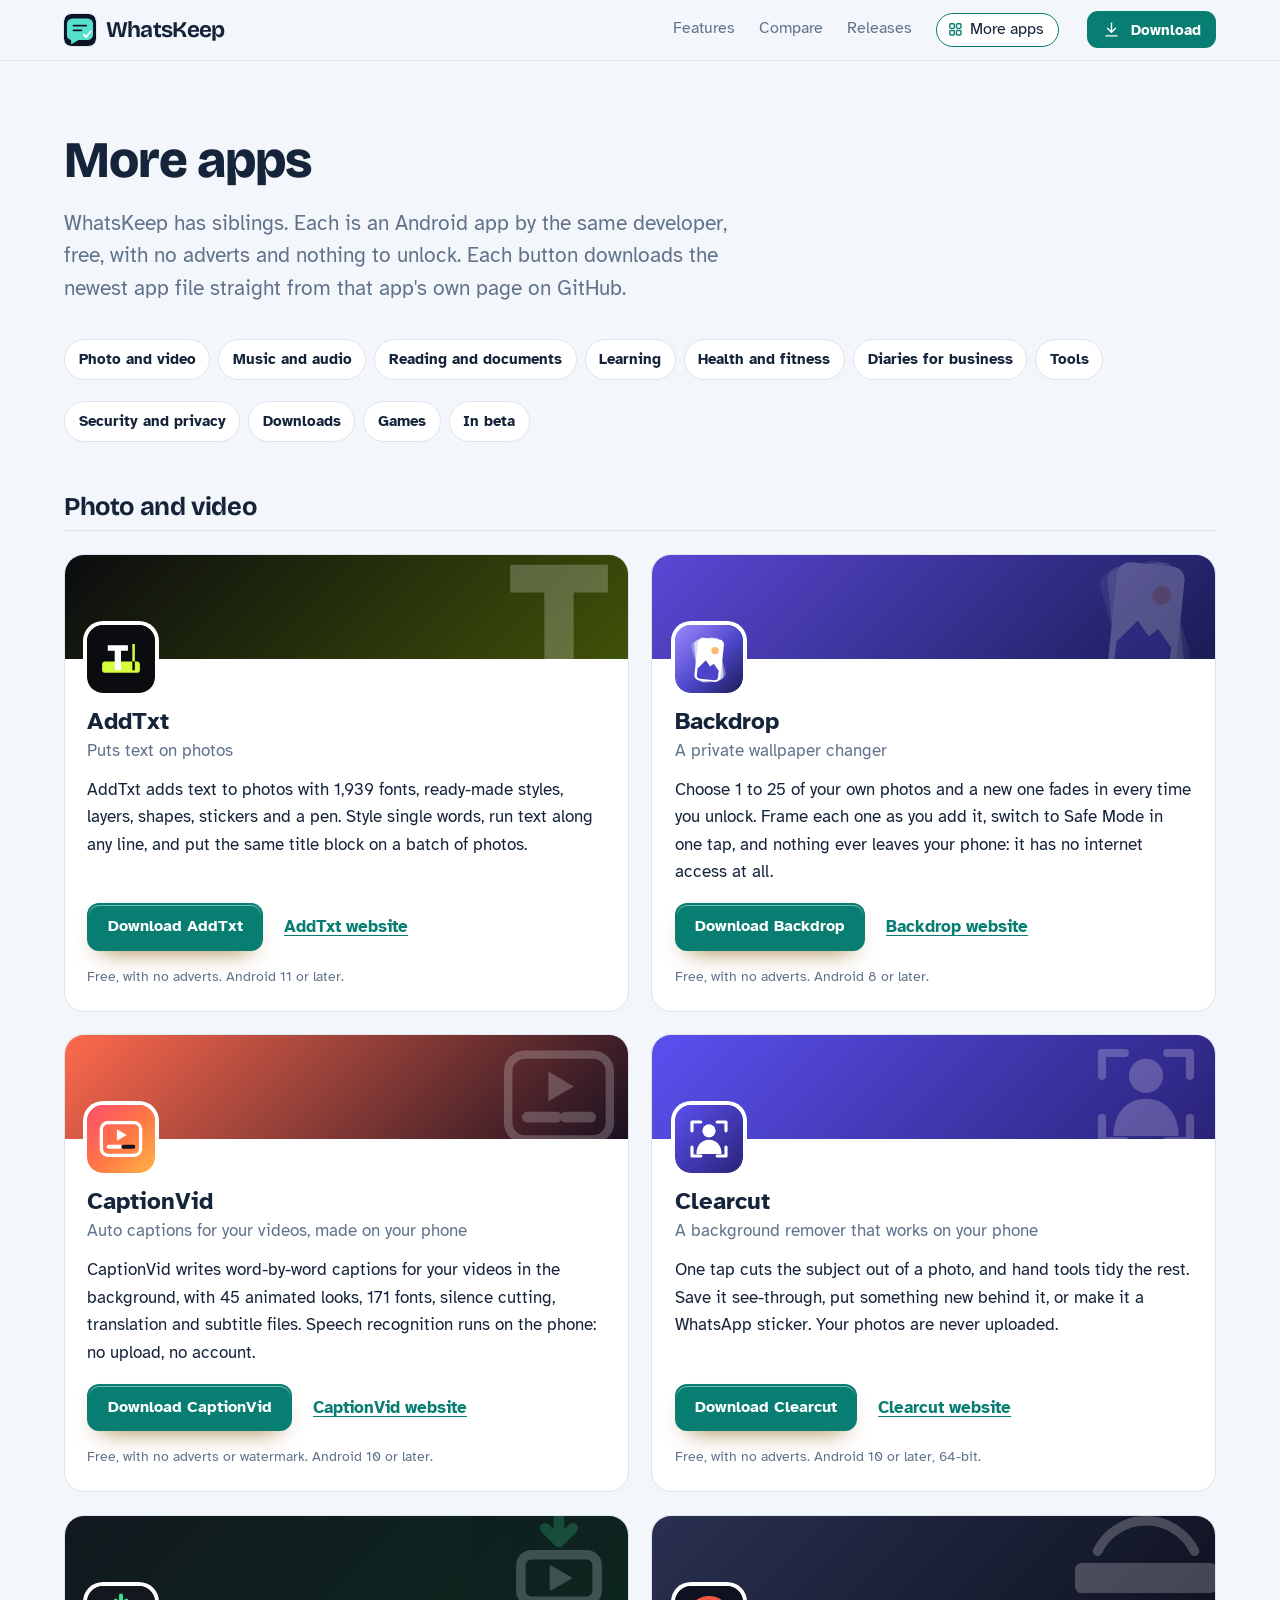
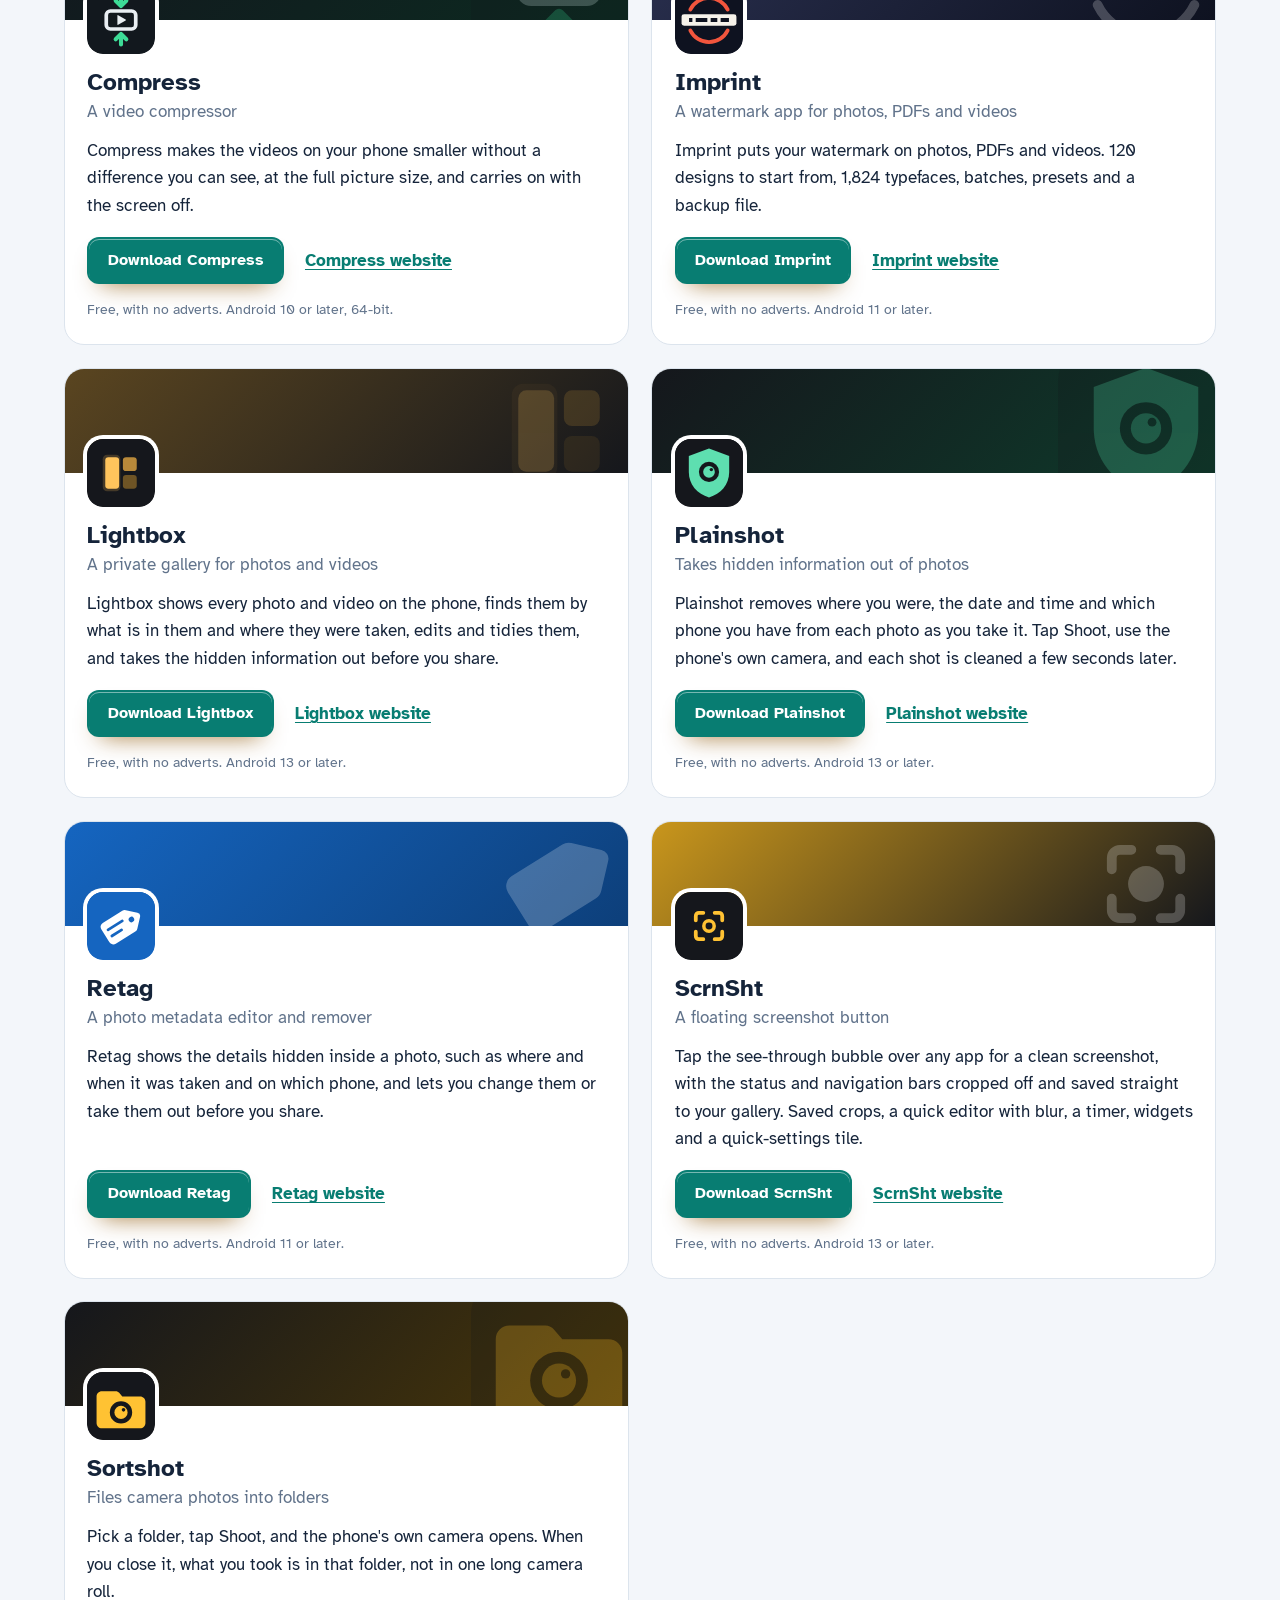
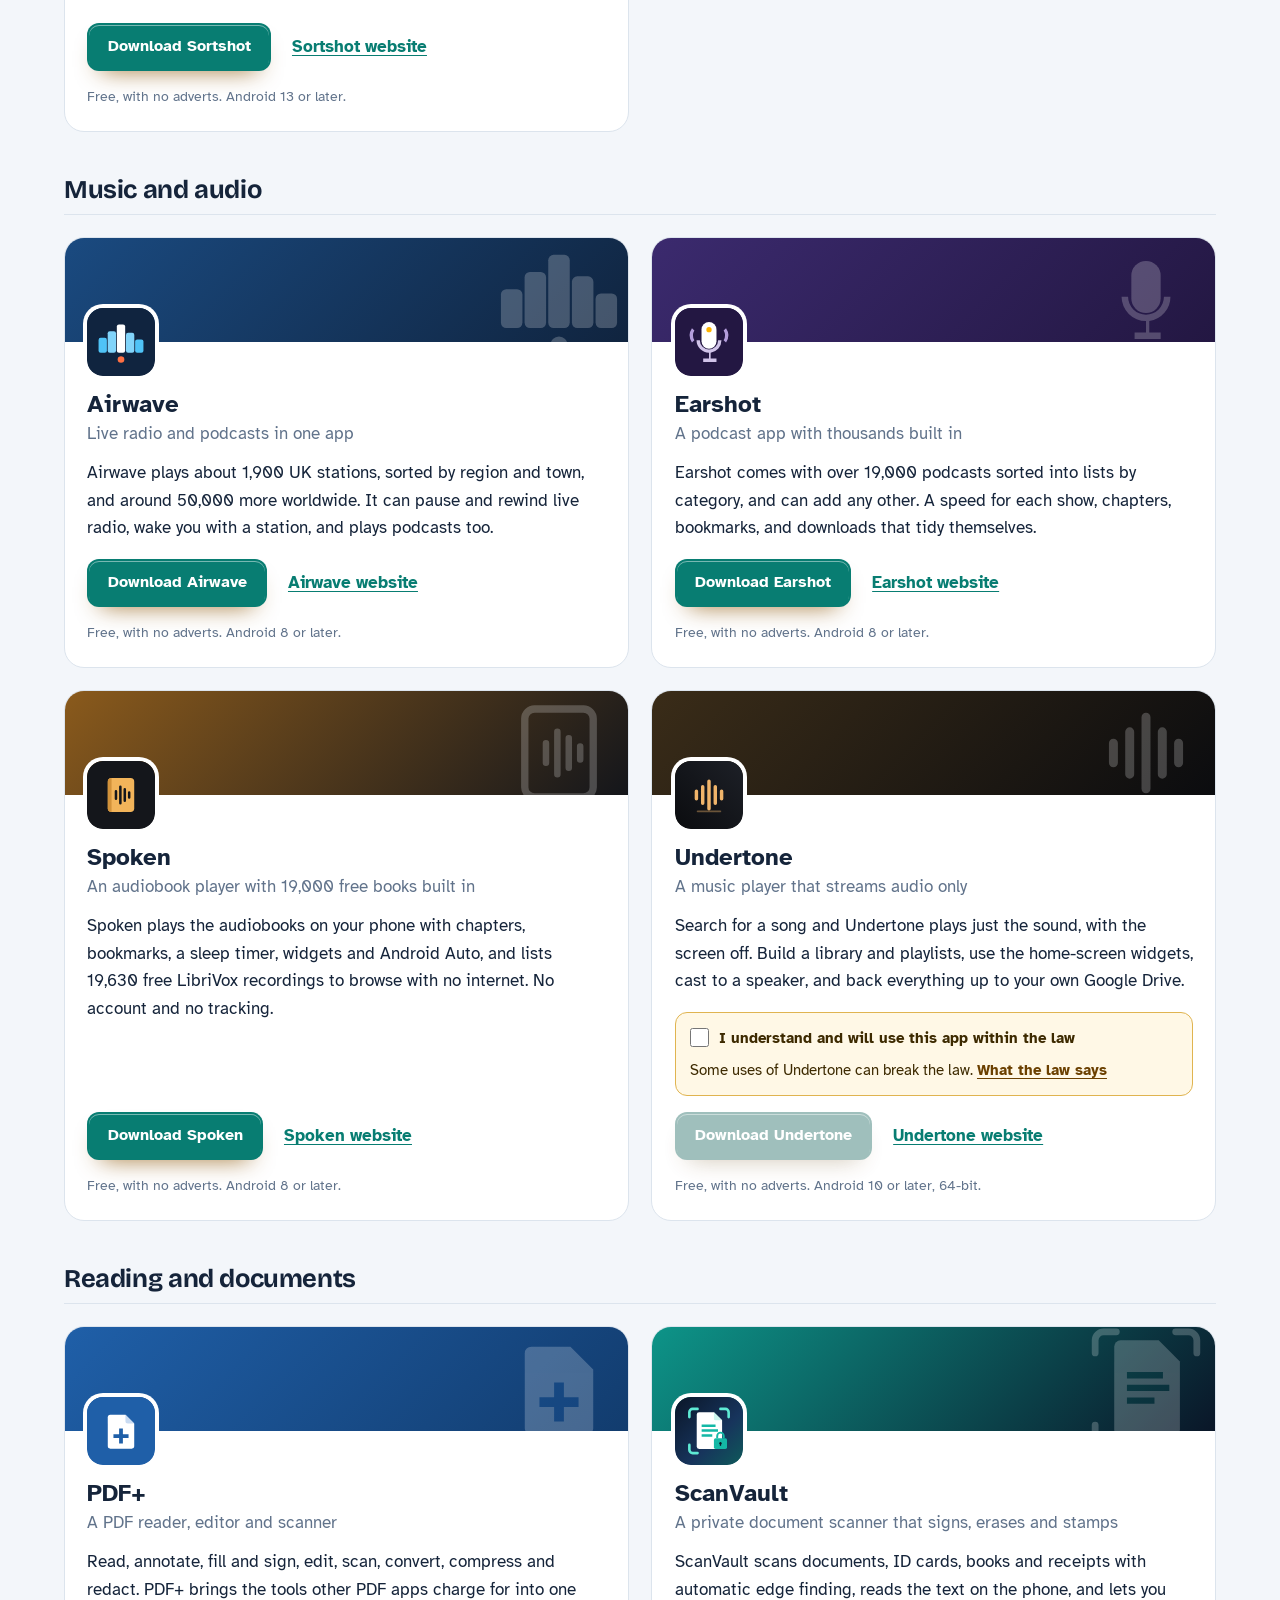
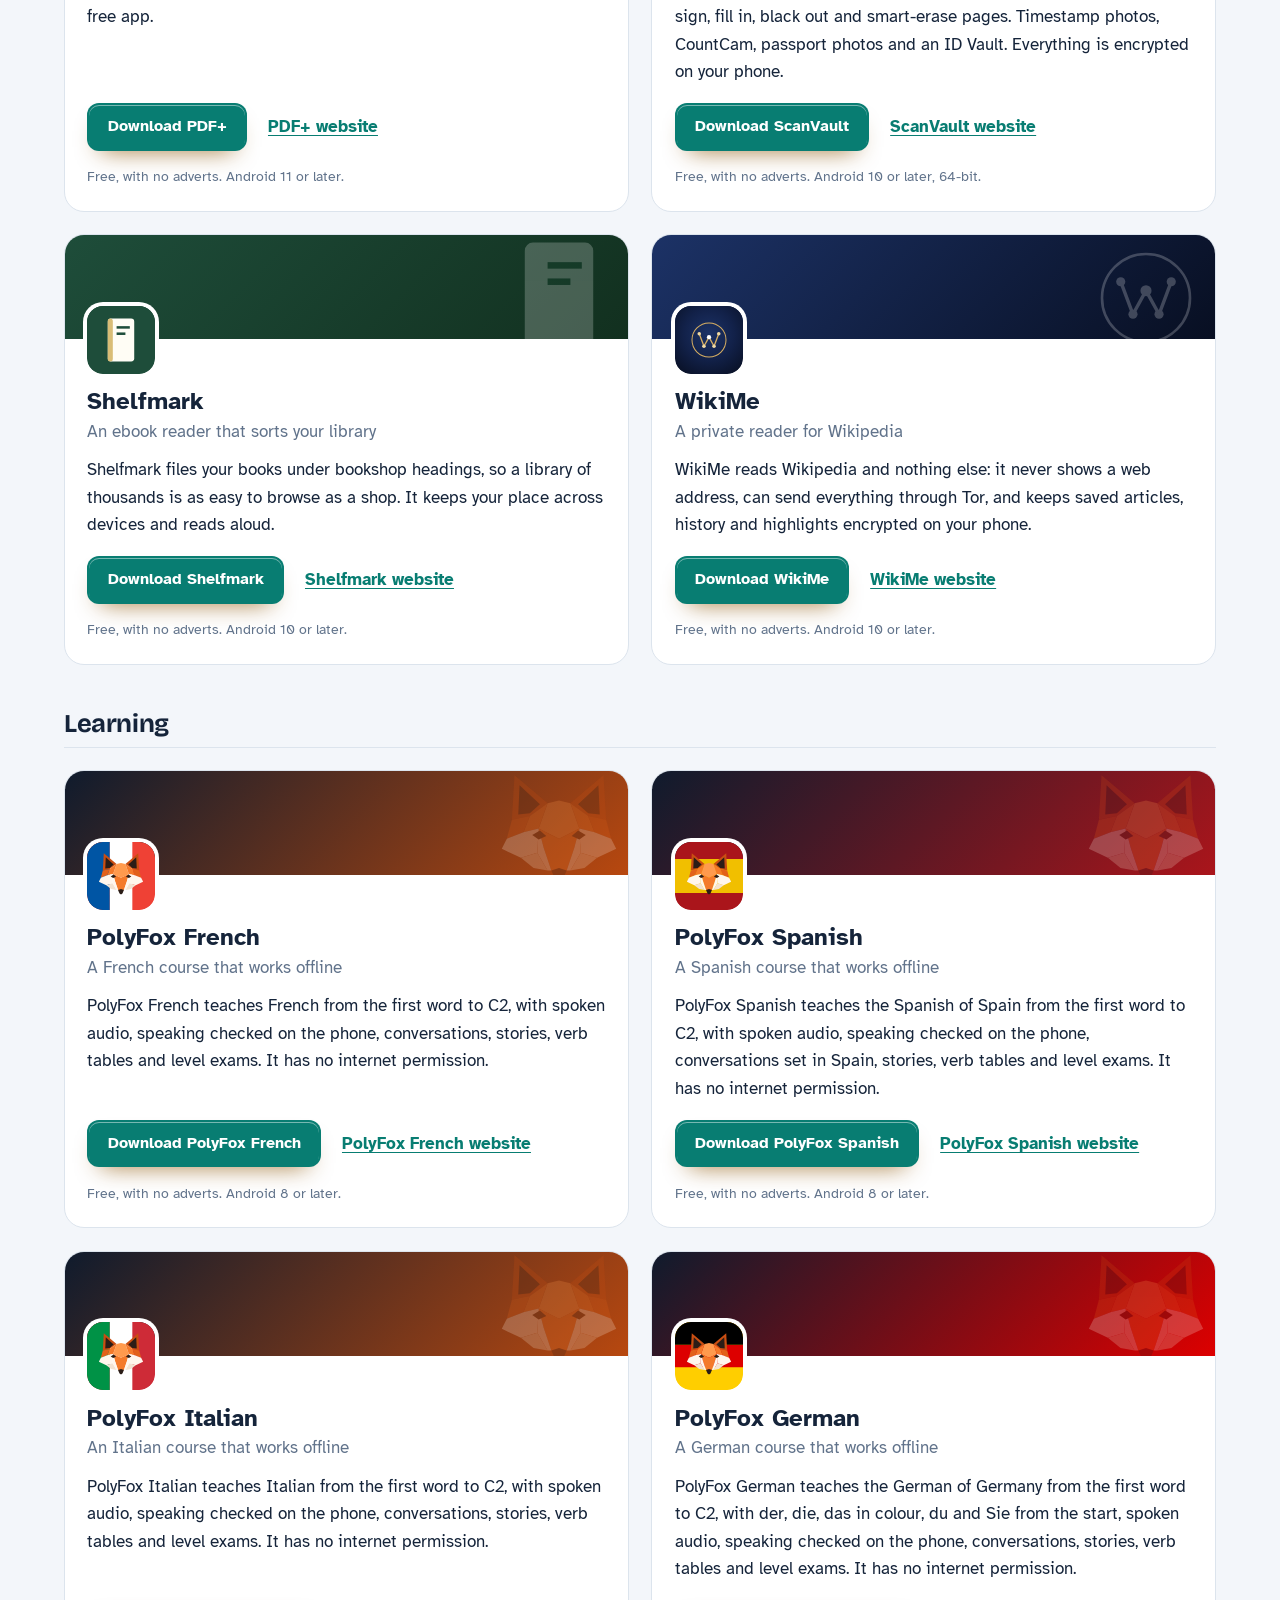
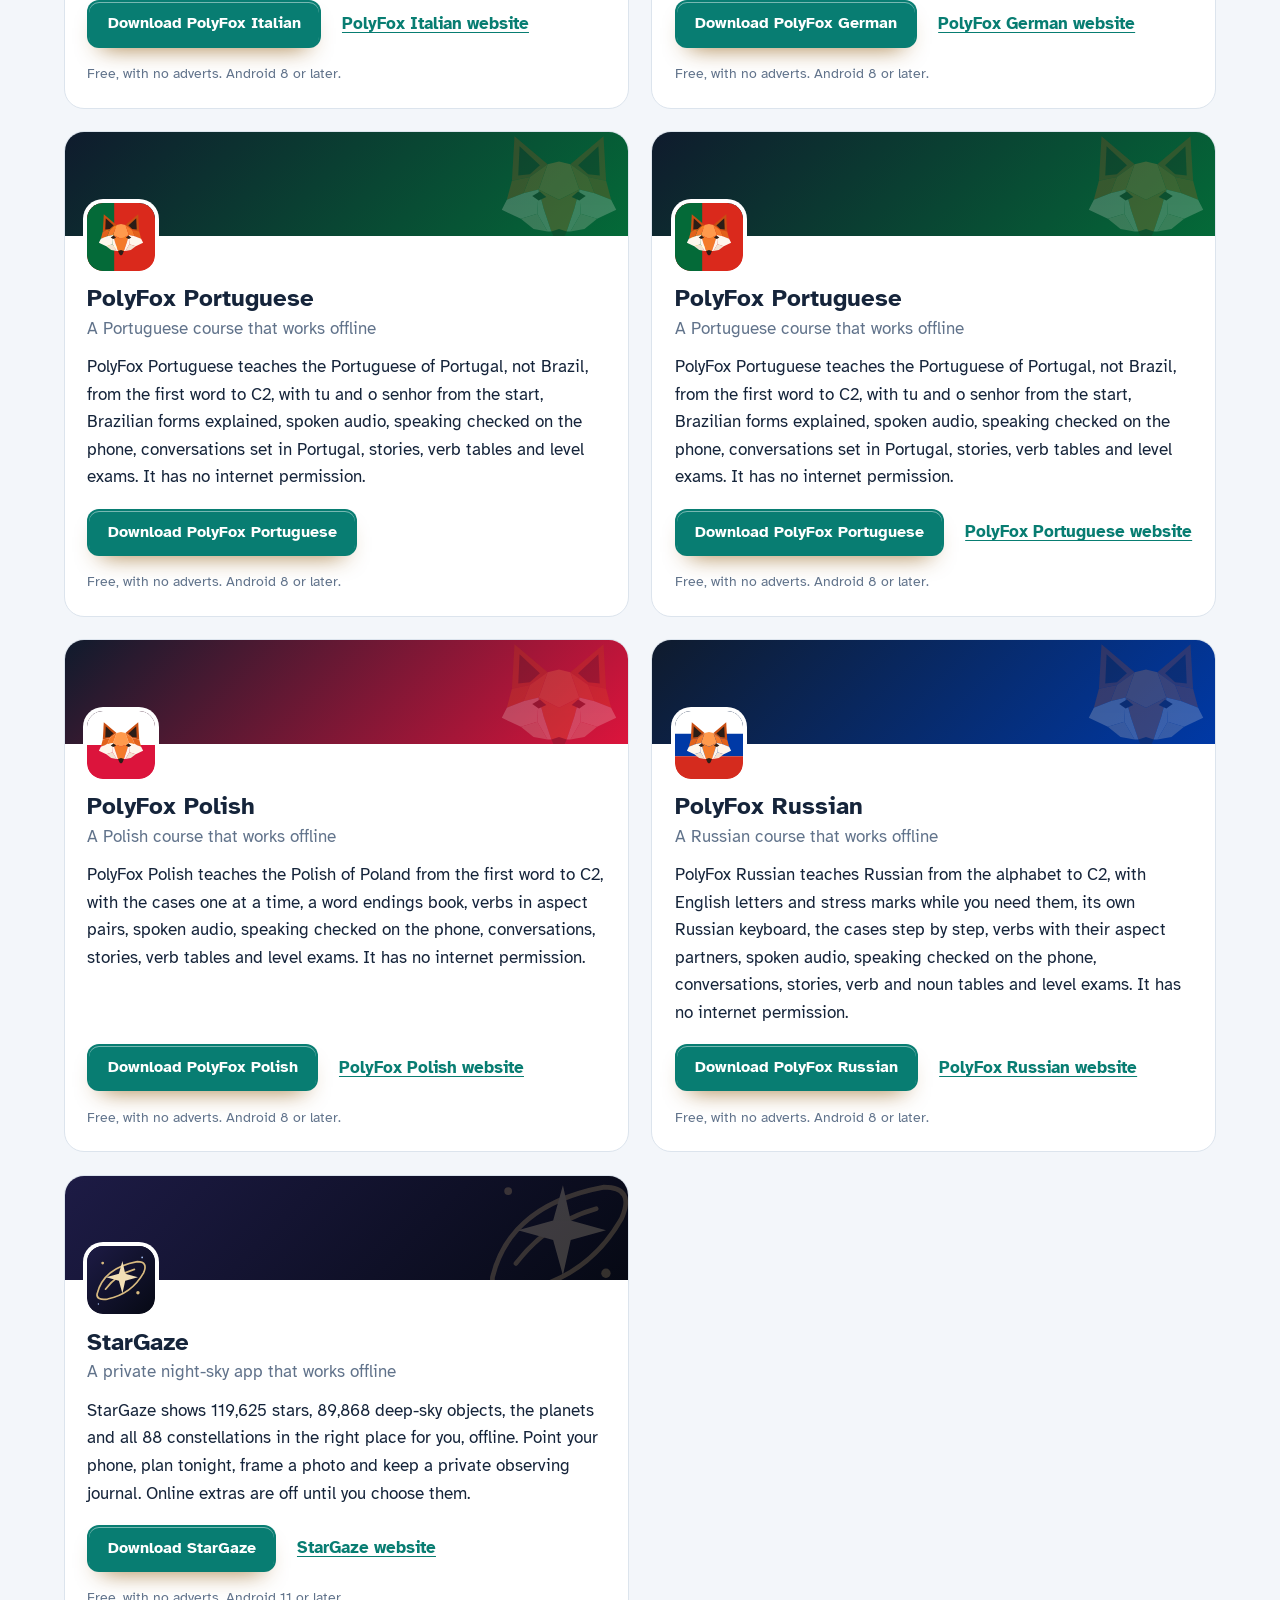
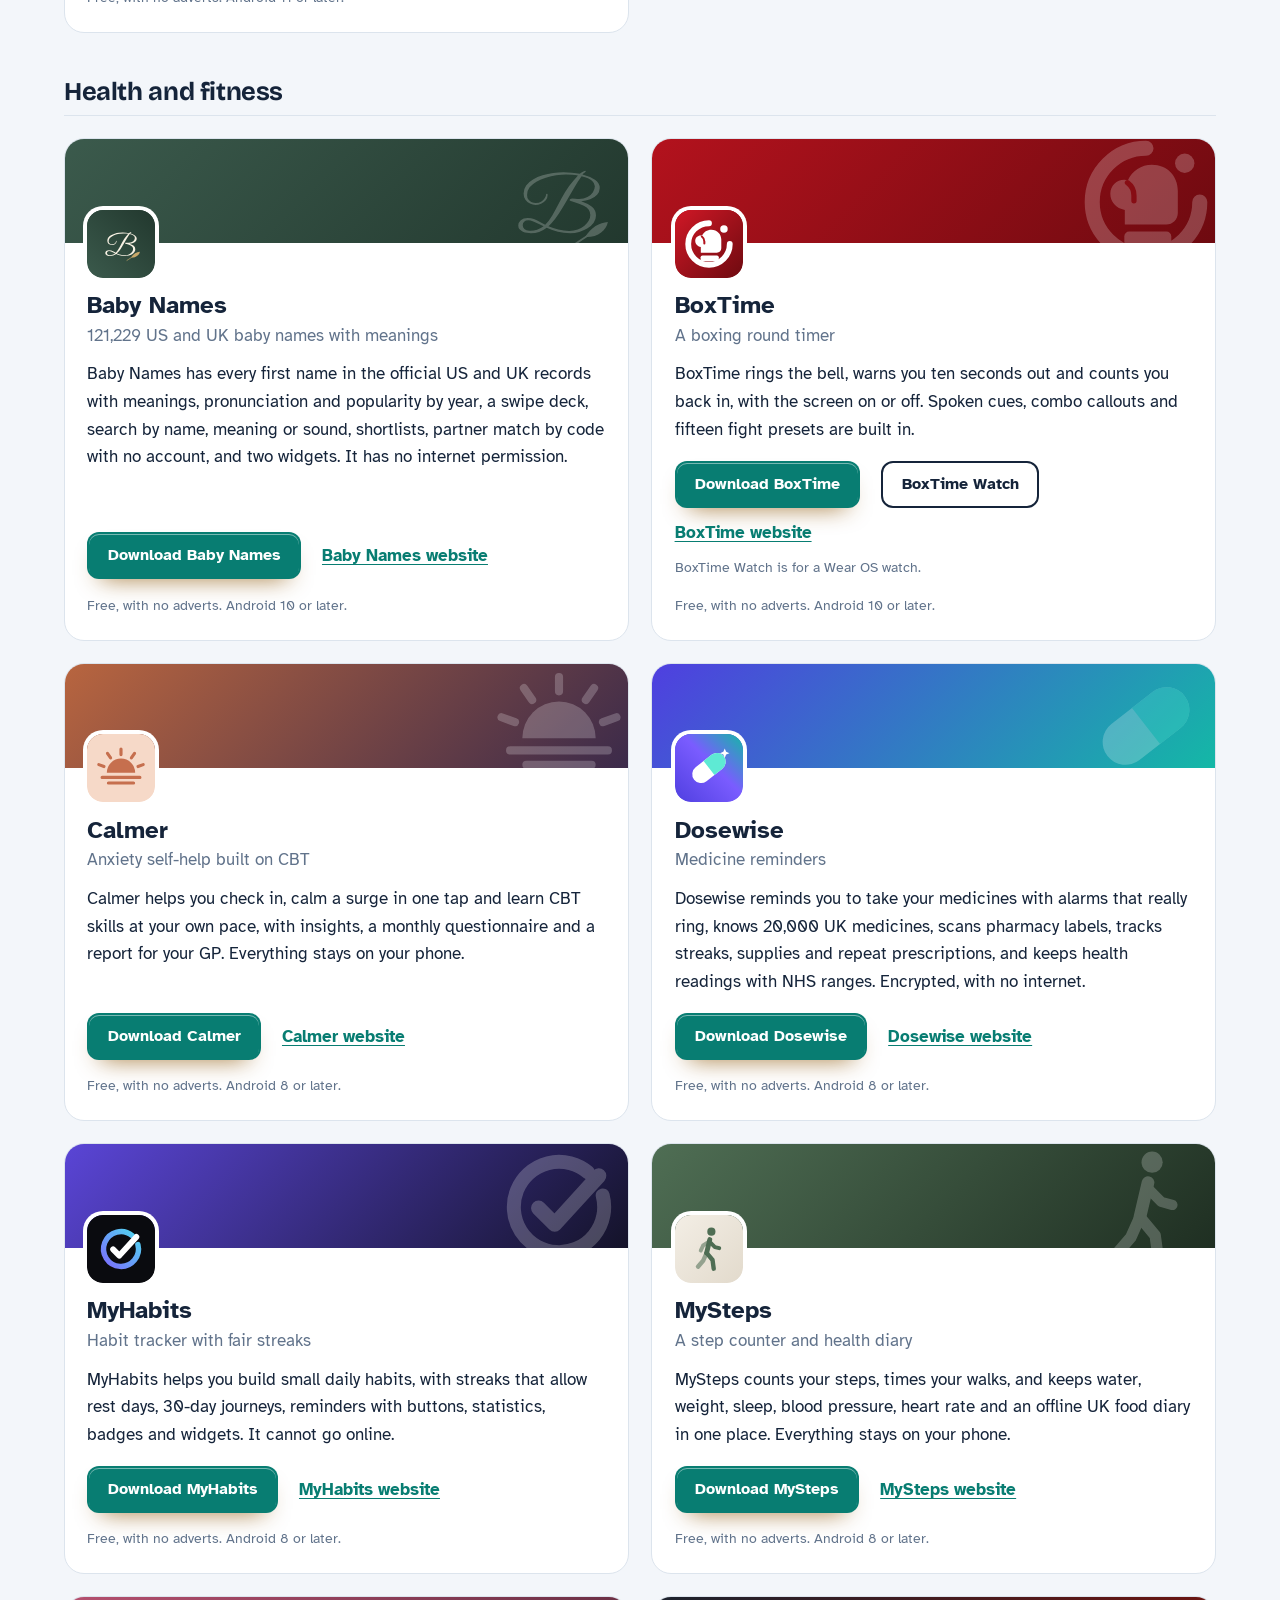
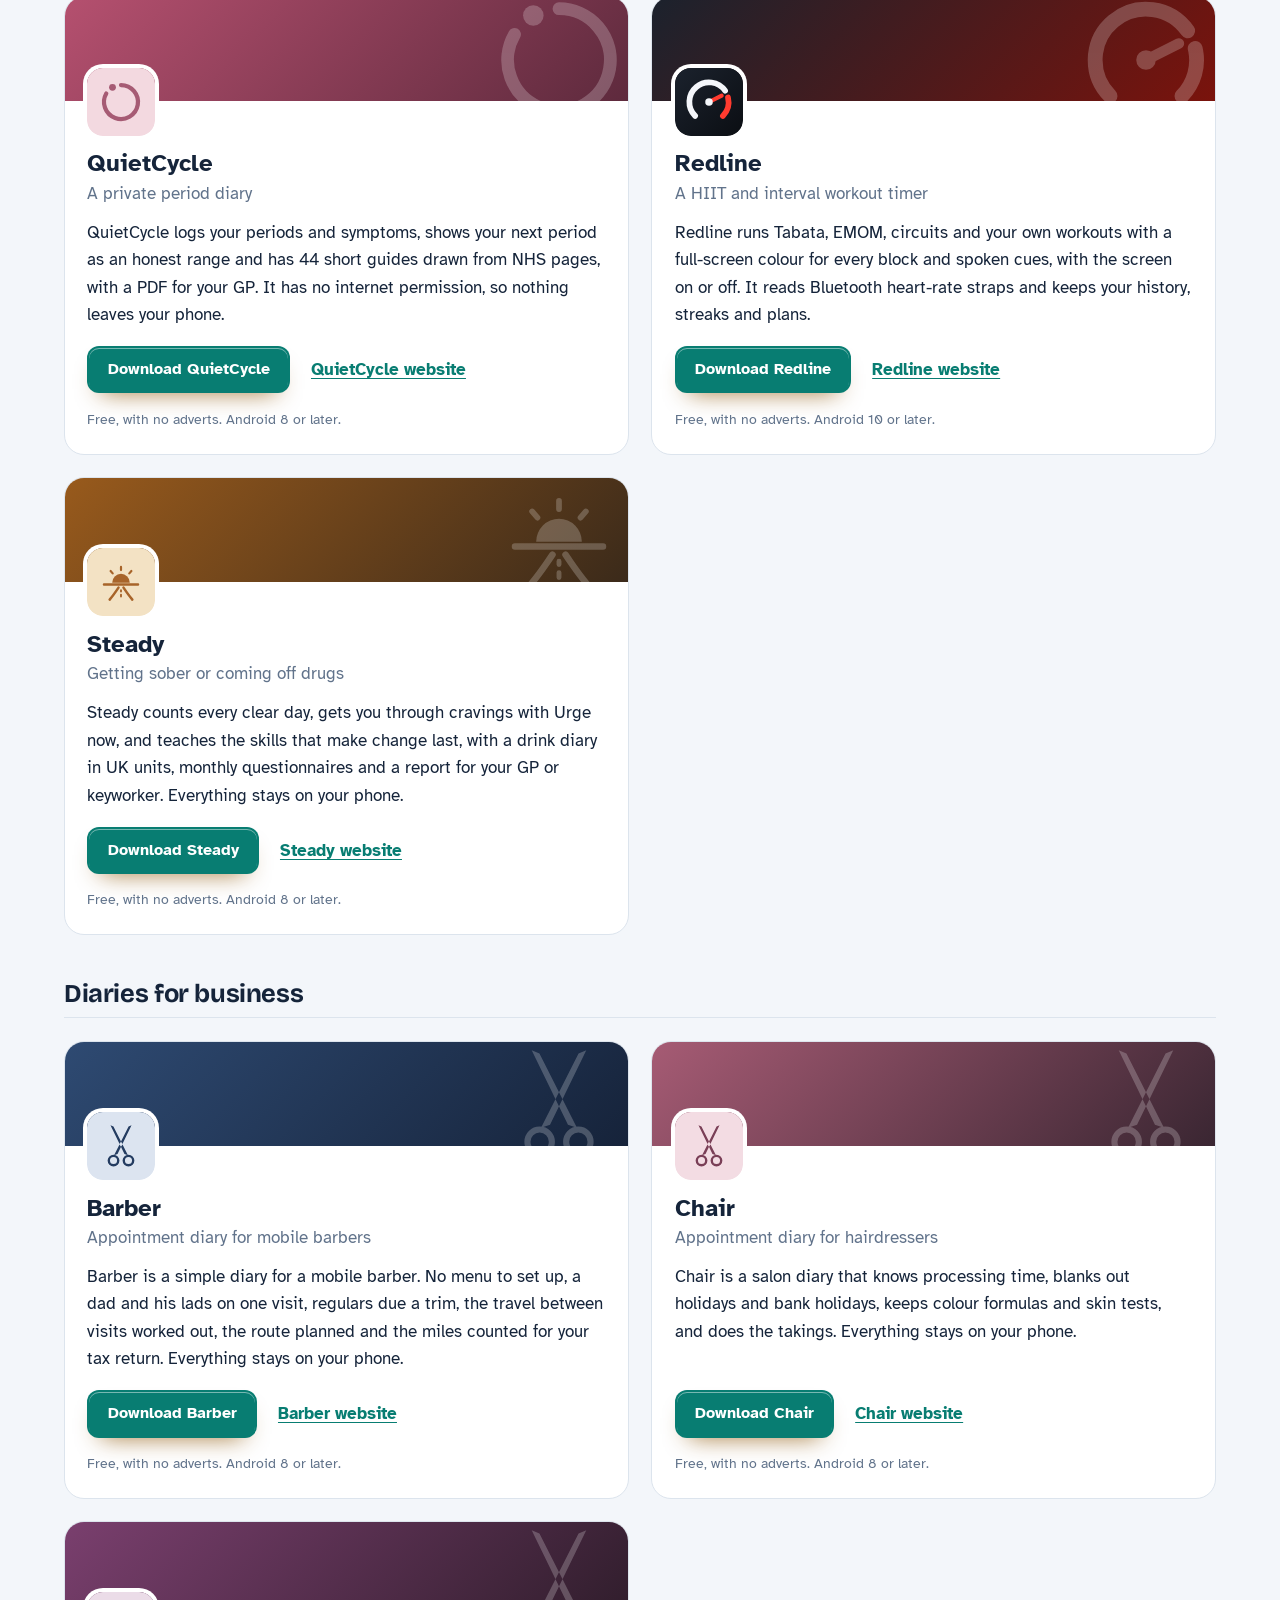
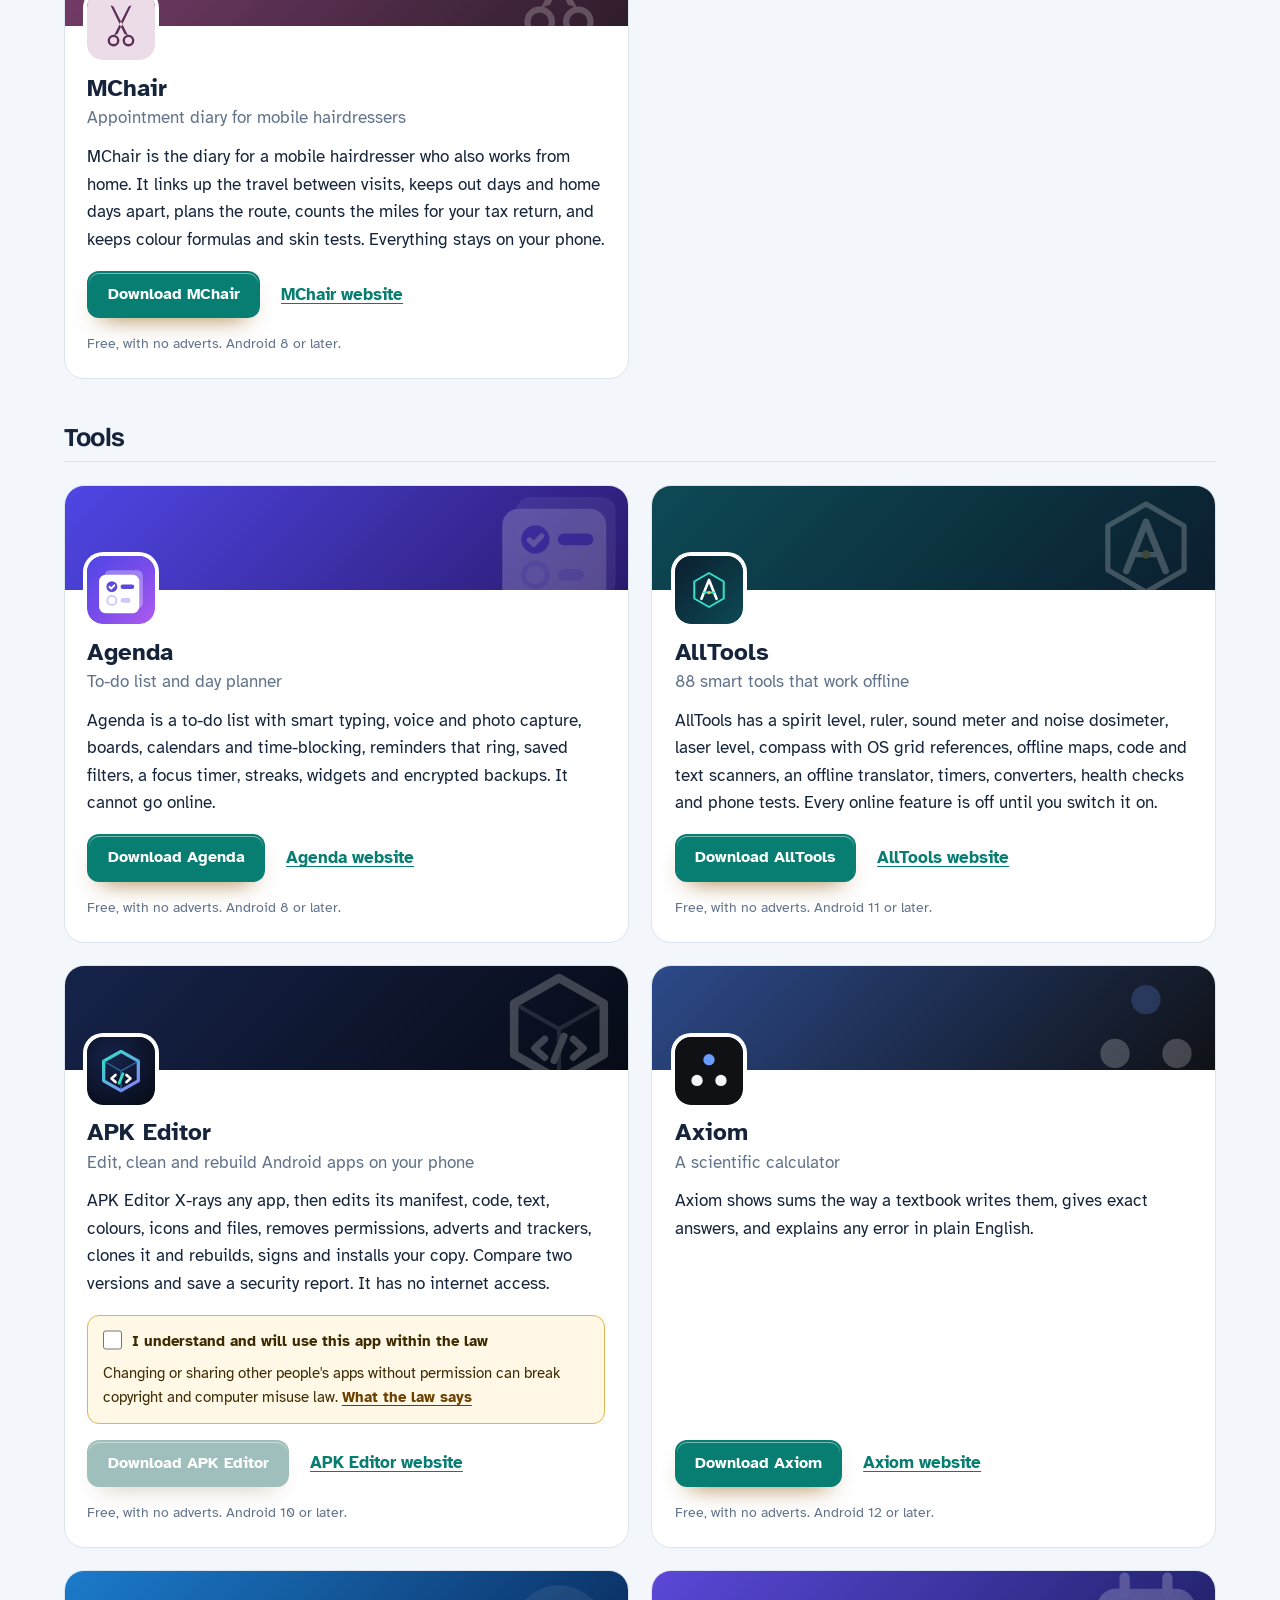
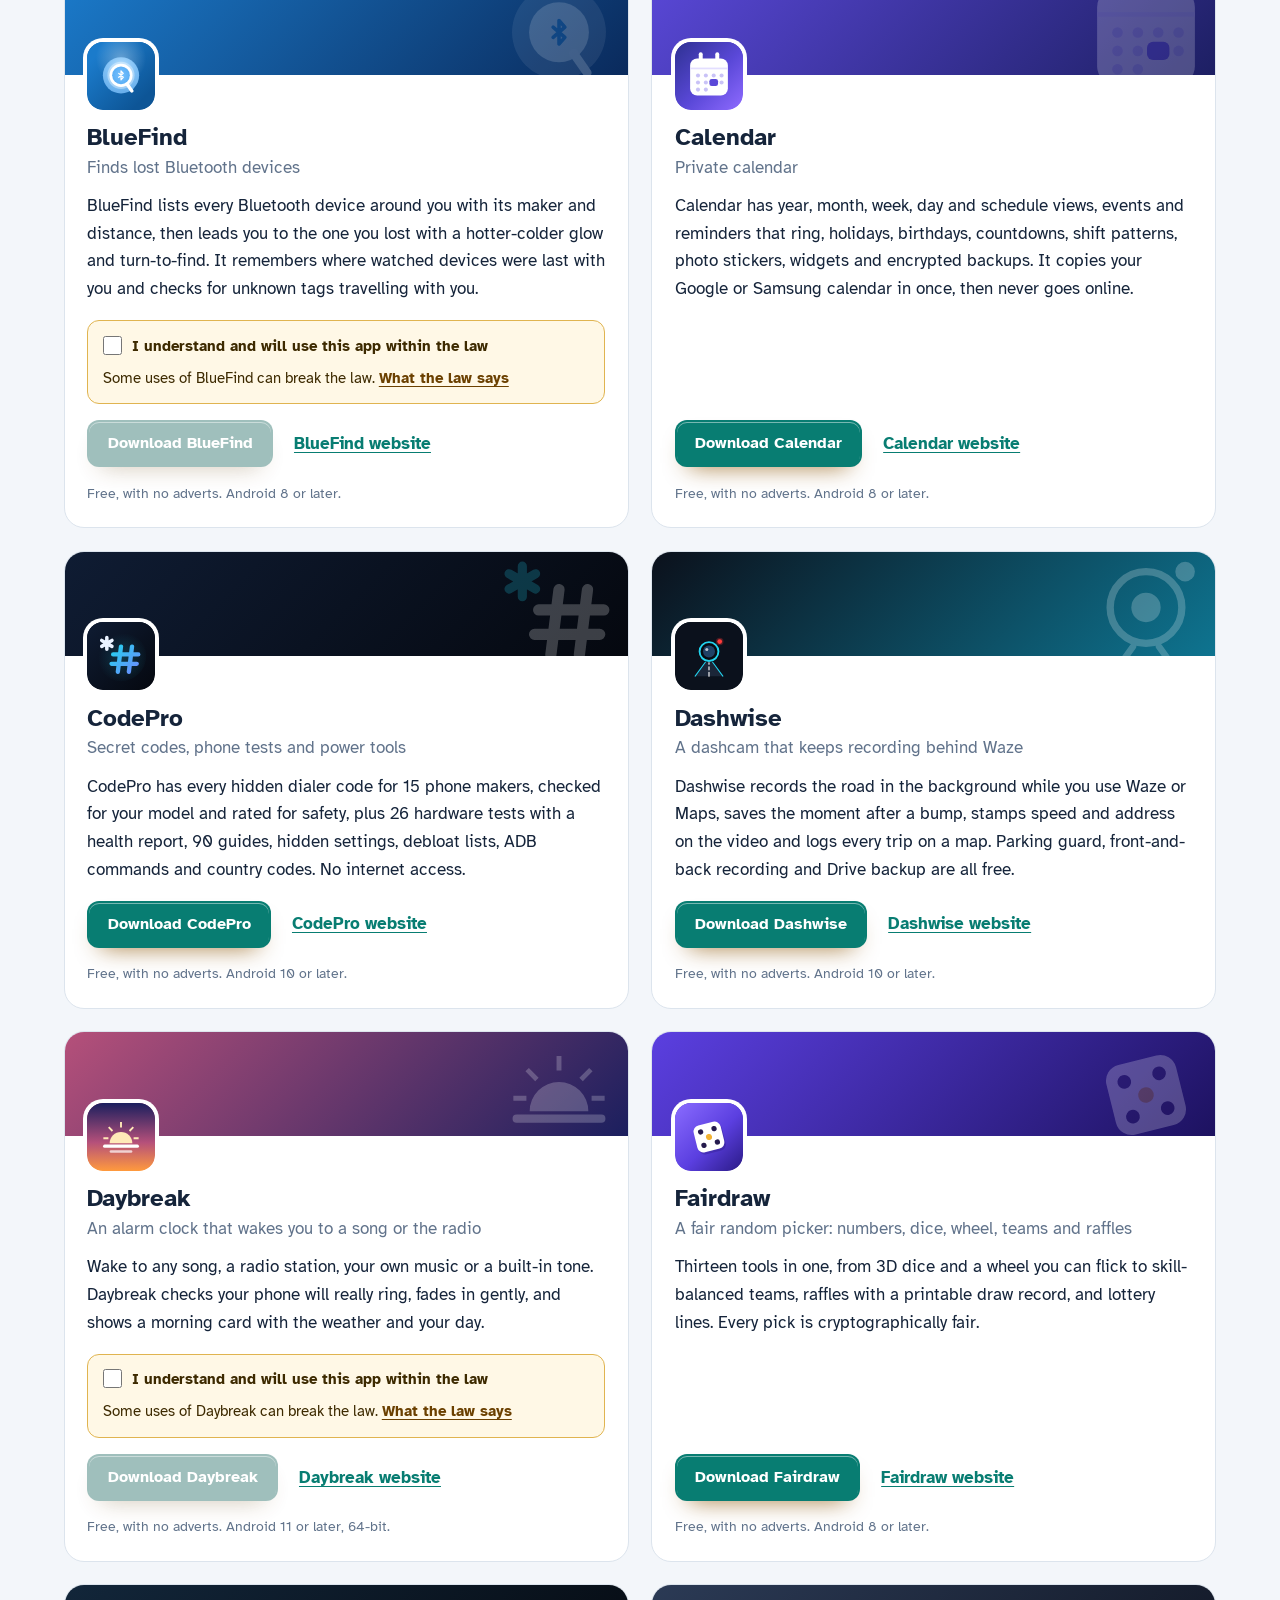
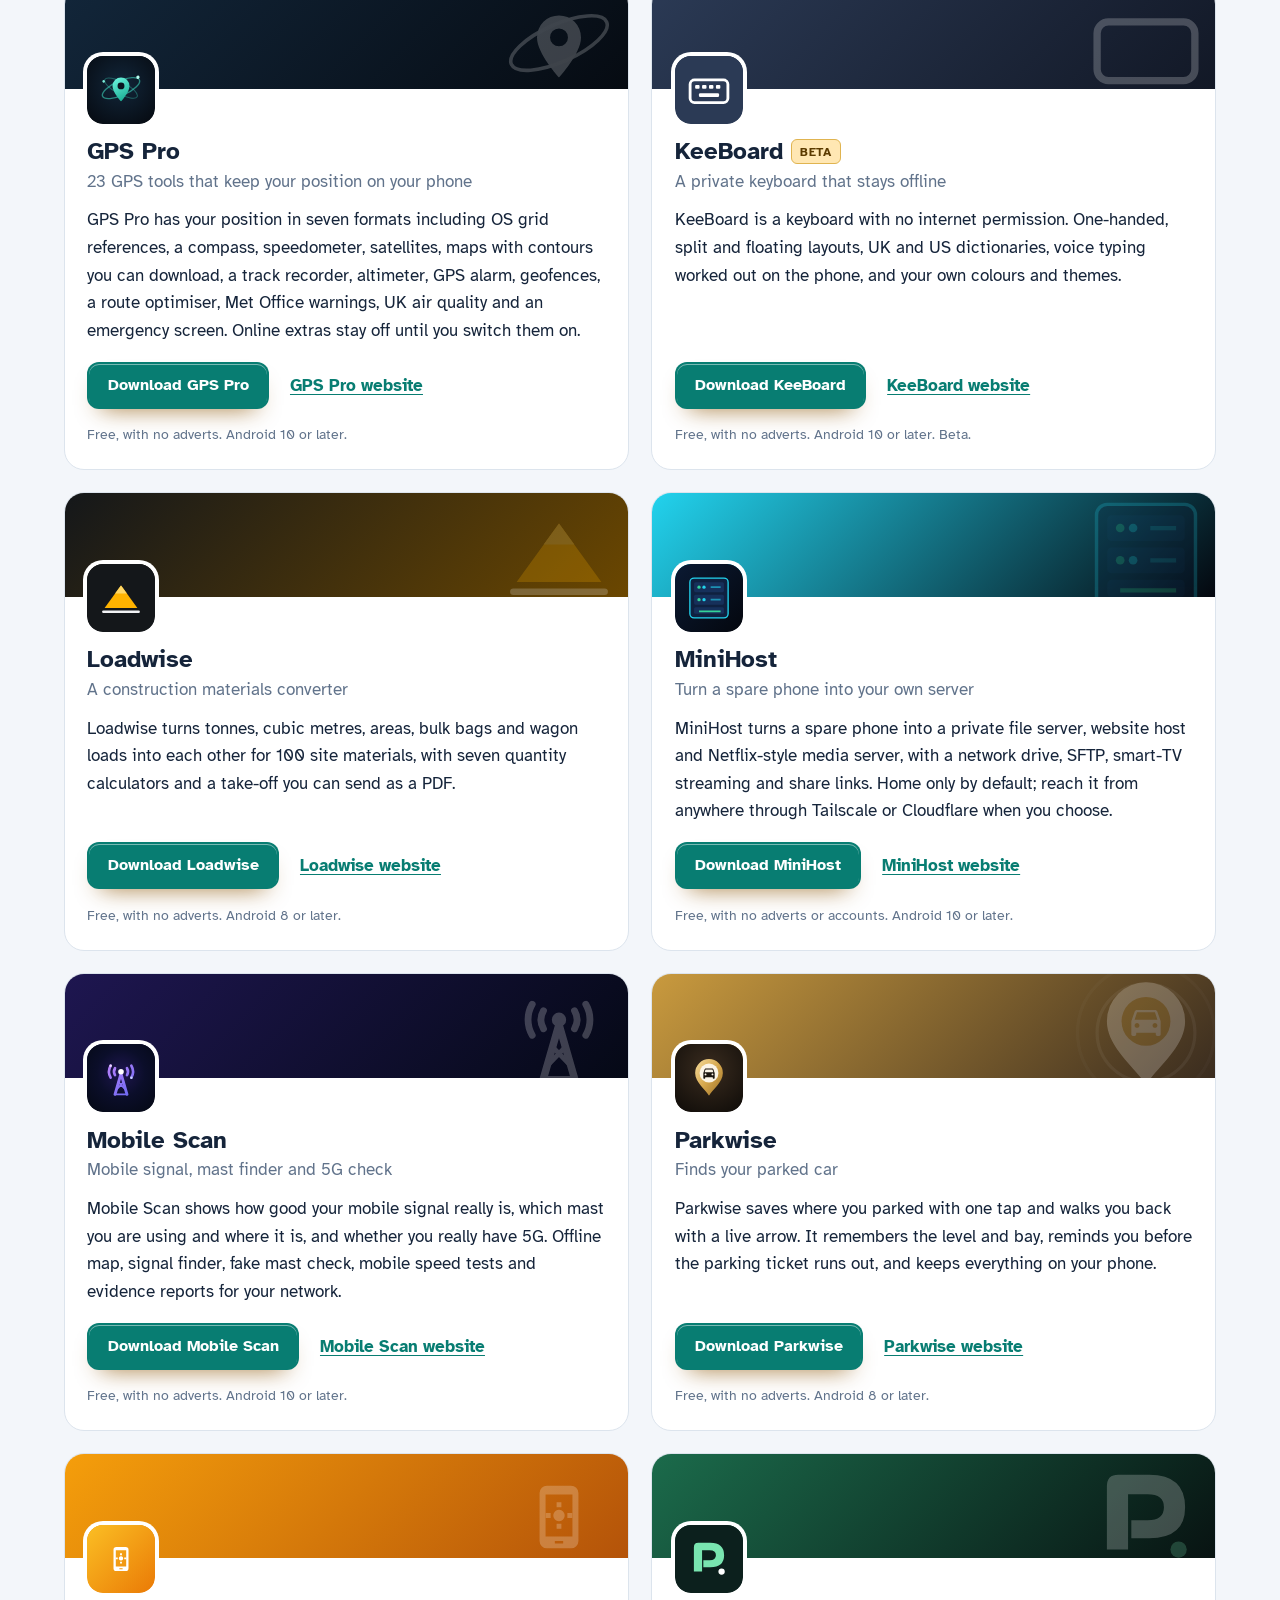
==== commit 990c2e79: "More apps: add Baby Names" ====
--- a/more-apps.html
+++ b/more-apps.html
@@ -4,7 +4,7 @@
 <meta charset="utf-8">
 <meta name="viewport" content="width=device-width, initial-scale=1">
 <title>More free Android apps from the maker of WhatsKeep</title>
-<meta name="description" content="All 96 free Android apps from the maker of WhatsKeep, in one list by category, each with its download and a link to its website.">
+<meta name="description" content="All 97 free Android apps from the maker of WhatsKeep, in one list by category, each with its download and a link to its website.">
 <meta name="author" content="Jonathan Jackson">
 <link rel="canonical" href="https://customgpter.github.io/whatskeep/more-apps.html">
 <meta name="theme-color" content="#f3f6fa" media="(prefers-color-scheme: light)">
@@ -12,7 +12,7 @@
 <meta property="og:type" content="website">
 <meta property="og:site_name" content="WhatsKeep">
 <meta property="og:title" content="More free Android apps from the maker of WhatsKeep">
-<meta property="og:description" content="All 96 free Android apps from the maker of WhatsKeep, in one list by category, each with its download and a link to its website.">
+<meta property="og:description" content="All 97 free Android apps from the maker of WhatsKeep, in one list by category, each with its download and a link to its website.">
 <meta property="og:url" content="https://customgpter.github.io/whatskeep/more-apps.html">
 <meta property="og:image" content="https://customgpter.github.io/whatskeep/assets/og.png">
 <meta property="og:image:width" content="1200">
@@ -26,7 +26,7 @@
 <link rel="preload" href="./assets/fonts/atkinson-hyperlegible-latin-400-normal.woff2" as="font" type="font/woff2" crossorigin>
 <link rel="stylesheet" href="./assets/site.css?v=1">
 <link rel="stylesheet" href="./assets/house.css?v=1">
-<script type="application/ld+json">{"@context":"https://schema.org","@type":"ItemList","name":"Apps from the maker of WhatsKeep","url":"https://customgpter.github.io/whatskeep/more-apps.html","itemListElement":[{"@type":"ListItem","position":1,"name":"AddTxt","url":"https://customgpter.github.io/addtxt/"},{"@type":"ListItem","position":2,"name":"Backdrop","url":"https://customgpter.github.io/backdrop/"},{"@type":"ListItem","position":3,"name":"CaptionVid","url":"https://customgpter.github.io/captionvid/"},{"@type":"ListItem","position":4,"name":"Clearcut","url":"https://customgpter.github.io/clearcut/"},{"@type":"ListItem","position":5,"name":"Compress","url":"https://customgpter.github.io/compress/"},{"@type":"ListItem","position":6,"name":"Imprint","url":"https://customgpter.github.io/imprint/"},{"@type":"ListItem","position":7,"name":"Lightbox","url":"https://customgpter.github.io/lightbox/"},{"@type":"ListItem","position":8,"name":"Plainshot","url":"https://customgpter.github.io/plainshot/"},{"@type":"ListItem","position":9,"name":"Retag","url":"https://customgpter.github.io/retag/"},{"@type":"ListItem","position":10,"name":"ScrnSht","url":"https://customgpter.github.io/scrnsht/"},{"@type":"ListItem","position":11,"name":"Sortshot","url":"https://customgpter.github.io/sortshot/"},{"@type":"ListItem","position":12,"name":"Airwave","url":"https://customgpter.github.io/airwave/"},{"@type":"ListItem","position":13,"name":"Earshot","url":"https://customgpter.github.io/earshot/"},{"@type":"ListItem","position":14,"name":"Spoken","url":"https://customgpter.github.io/spoken/"},{"@type":"ListItem","position":15,"name":"Undertone","url":"https://customgpter.github.io/undertone/"},{"@type":"ListItem","position":16,"name":"PDF+","url":"https://customgpter.github.io/pdfplus/"},{"@type":"ListItem","position":17,"name":"ScanVault","url":"https://customgpter.github.io/scanvault/"},{"@type":"ListItem","position":18,"name":"Shelfmark","url":"https://customgpter.github.io/shelfmark/"},{"@type":"ListItem","position":19,"name":"WikiMe","url":"https://customgpter.github.io/wikime/"},{"@type":"ListItem","position":20,"name":"PolyFox French","url":"https://customgpter.github.io/polyfox/"},{"@type":"ListItem","position":21,"name":"PolyFox German","url":"https://customgpter.github.io/polyfox-german/"},{"@type":"ListItem","position":22,"name":"PolyFox Portuguese","url":"https://customgpter.github.io/polyfox-portuguese/"},{"@type":"ListItem","position":23,"name":"PolyFox Polish","url":"https://customgpter.github.io/polyfox-polish/"},{"@type":"ListItem","position":24,"name":"PolyFox Russian","url":"https://customgpter.github.io/polyfox-russian/"},{"@type":"ListItem","position":25,"name":"StarGaze","url":"https://customgpter.github.io/stargaze/"},{"@type":"ListItem","position":26,"name":"BoxTime","url":"https://customgpter.github.io/boxtime/"},{"@type":"ListItem","position":27,"name":"Calmer","url":"https://customgpter.github.io/calmer/"},{"@type":"ListItem","position":28,"name":"Dosewise","url":"https://customgpter.github.io/dosewise/"},{"@type":"ListItem","position":29,"name":"MyHabits","url":"https://customgpter.github.io/myhabits/"},{"@type":"ListItem","position":30,"name":"MySteps","url":"https://customgpter.github.io/mysteps/"},{"@type":"ListItem","position":31,"name":"QuietCycle","url":"https://customgpter.github.io/quietcycle/"},{"@type":"ListItem","position":32,"name":"Redline","url":"https://customgpter.github.io/redline/"},{"@type":"ListItem","position":33,"name":"Steady","url":"https://customgpter.github.io/steady/"},{"@type":"ListItem","position":34,"name":"Barber","url":"https://customgpter.github.io/barber/"},{"@type":"ListItem","position":35,"name":"Chair","url":"https://customgpter.github.io/chair/"},{"@type":"ListItem","position":36,"name":"MChair","url":"https://customgpter.github.io/mchair/"},{"@type":"ListItem","position":37,"name":"Agenda","url":"https://customgpter.github.io/agenda/"},{"@type":"ListItem","position":38,"name":"AllTools","url":"https://customgpter.github.io/alltools/"},{"@type":"ListItem","position":39,"name":"APK Editor","url":"https://customgpter.github.io/apkeditor/"},{"@type":"ListItem","position":40,"name":"Axiom","url":"https://customgpter.github.io/axiom/"},{"@type":"ListItem","position":41,"name":"BlueFind","url":"https://customgpter.github.io/bluefind/"},{"@type":"ListItem","position":42,"name":"Calendar","url":"https://customgpter.github.io/calendar/"},{"@type":"ListItem","position":43,"name":"CodePro","url":"https://customgpter.github.io/codepro/"},{"@type":"ListItem","position":44,"name":"Dashwise","url":"https://customgpter.github.io/dashwise/"},{"@type":"ListItem","position":45,"name":"Daybreak","url":"https://customgpter.github.io/daybreak/"},{"@type":"ListItem","position":46,"name":"Fairdraw","url":"https://customgpter.github.io/fairdraw/"},{"@type":"ListItem","position":47,"name":"GPS Pro","url":"https://customgpter.github.io/gpspro/"},{"@type":"ListItem","position":48,"name":"KeeBoard","url":"https://customgpter.github.io/keeboard/"},{"@type":"ListItem","position":49,"name":"Loadwise","url":"https://customgpter.github.io/loadwise/"},{"@type":"ListItem","position":50,"name":"MiniHost","url":"https://customgpter.github.io/minihost/"},{"@type":"ListItem","position":51,"name":"Mobile Scan","url":"https://customgpter.github.io/mobilescan/"},{"@type":"ListItem","position":52,"name":"Parkwise","url":"https://customgpter.github.io/parkwise/"},{"@type":"ListItem","position":53,"name":"Pocketmind","url":"https://customgpter.github.io/pocketmind/"},{"@type":"ListItem","position":54,"name":"Refine","url":"https://customgpter.github.io/refine/"},{"@type":"ListItem","position":55,"name":"Shiftwise","url":"https://customgpter.github.io/shiftwise/"},{"@type":"ListItem","position":56,"name":"SimpleCalc","url":"https://customgpter.github.io/simplecalc/"},{"@type":"ListItem","position":57,"name":"Skyline","url":"https://customgpter.github.io/skyline/"},{"@type":"ListItem","position":58,"name":"Slipway","url":"https://customgpter.github.io/slipway/"},{"@type":"ListItem","position":59,"name":"Tagger","url":"https://customgpter.github.io/tagger/"},{"@type":"ListItem","position":60,"name":"TotalClean","url":"https://customgpter.github.io/totalclean/"},{"@type":"ListItem","position":61,"name":"TVLink","url":"https://customgpter.github.io/tvlink/"},{"@type":"ListItem","position":62,"name":"Unbox","url":"https://customgpter.github.io/unbox/"},{"@type":"ListItem","position":63,"name":"WhatsKeep","url":"https://customgpter.github.io/whatskeep/"},{"@type":"ListItem","position":64,"name":"WiFi Scan","url":"https://customgpter.github.io/wifiscan/"},{"@type":"ListItem","position":65,"name":"Auditly","url":"https://customgpter.github.io/auditly/"},{"@type":"ListItem","position":66,"name":"Backchannel","url":"https://customgpter.github.io/backchannel/"},{"@type":"ListItem","position":67,"name":"ENotes","url":"https://customgpter.github.io/enotes/"},{"@type":"ListItem","position":68,"name":"FindMe","url":"https://customgpter.github.io/findme/"},{"@type":"ListItem","position":69,"name":"iLock","url":"https://customgpter.github.io/ilock/"},{"@type":"ListItem","position":70,"name":"ImSafe","url":"https://customgpter.github.io/imsafe/"},{"@type":"ListItem","position":71,"name":"IShred","url":"https://customgpter.github.io/ishred/"},{"@type":"ListItem","position":72,"name":"LockBox","url":"https://customgpter.github.io/lockbox/"},{"@type":"ListItem","position":73,"name":"PassVault","url":"https://customgpter.github.io/passvault/"},{"@type":"ListItem","position":74,"name":"SpyFind","url":"https://customgpter.github.io/spyfind/"},{"@type":"ListItem","position":75,"name":"TextWipe","url":"https://customgpter.github.io/textwipe/"},{"@type":"ListItem","position":76,"name":"Tracewire","url":"https://customgpter.github.io/tracewire/"},{"@type":"ListItem","position":77,"name":"Vigil","url":"https://customgpter.github.io/vigil/"},{"@type":"ListItem","position":78,"name":"Grab","url":"https://customgpter.github.io/grab/"},{"@type":"ListItem","position":79,"name":"Swarm","url":"https://customgpter.github.io/swarm/"},{"@type":"ListItem","position":80,"name":"Plane Games","url":"https://customgpter.github.io/plane-games/"},{"@type":"ListItem","position":81,"name":"Ninefold","url":"https://customgpter.github.io/ninefold/"},{"@type":"ListItem","position":82,"name":"Cubewise","url":"https://customgpter.github.io/cubewise/"},{"@type":"ListItem","position":83,"name":"Tilewise","url":"https://customgpter.github.io/tilewise/"},{"@type":"ListItem","position":84,"name":"Letterwise","url":"https://customgpter.github.io/letterwise/"},{"@type":"ListItem","position":85,"name":"Kingside","url":"https://customgpter.github.io/kingside/"},{"@type":"ListItem","position":86,"name":"Deckhand","url":"https://customgpter.github.io/deckhand/"},{"@type":"ListItem","position":87,"name":"SNESForge","url":"https://customgpter.github.io/snesforge/"},{"@type":"ListItem","position":88,"name":"Fame Boy","url":"https://customgpter.github.io/fameboy/"},{"@type":"ListItem","position":89,"name":"PSPPro","url":"https://customgpter.github.io/psppro/"},{"@type":"ListItem","position":90,"name":"MegaGen","url":"https://customgpter.github.io/megagen/"},{"@type":"ListItem","position":91,"name":"QVR","url":"https://customgpter.github.io/qvr/"},{"@type":"ListItem","position":92,"name":"QVR Watch","url":"https://customgpter.github.io/qvr-watch/"},{"@type":"ListItem","position":93,"name":"QVRLite","url":"https://customgpter.github.io/qvrlite/"},{"@type":"ListItem","position":94,"name":"Onionz","url":"https://customgpter.github.io/onionz/"},{"@type":"ListItem","position":95,"name":"OnionzWeb","url":"https://customgpter.github.io/onionzweb/"}]}</script>
+<script type="application/ld+json">{"@context":"https://schema.org","@type":"ItemList","name":"Apps from the maker of WhatsKeep","url":"https://customgpter.github.io/whatskeep/more-apps.html","itemListElement":[{"@type":"ListItem","position":1,"name":"AddTxt","url":"https://customgpter.github.io/addtxt/"},{"@type":"ListItem","position":2,"name":"Backdrop","url":"https://customgpter.github.io/backdrop/"},{"@type":"ListItem","position":3,"name":"CaptionVid","url":"https://customgpter.github.io/captionvid/"},{"@type":"ListItem","position":4,"name":"Clearcut","url":"https://customgpter.github.io/clearcut/"},{"@type":"ListItem","position":5,"name":"Compress","url":"https://customgpter.github.io/compress/"},{"@type":"ListItem","position":6,"name":"Imprint","url":"https://customgpter.github.io/imprint/"},{"@type":"ListItem","position":7,"name":"Lightbox","url":"https://customgpter.github.io/lightbox/"},{"@type":"ListItem","position":8,"name":"Plainshot","url":"https://customgpter.github.io/plainshot/"},{"@type":"ListItem","position":9,"name":"Retag","url":"https://customgpter.github.io/retag/"},{"@type":"ListItem","position":10,"name":"ScrnSht","url":"https://customgpter.github.io/scrnsht/"},{"@type":"ListItem","position":11,"name":"Sortshot","url":"https://customgpter.github.io/sortshot/"},{"@type":"ListItem","position":12,"name":"Airwave","url":"https://customgpter.github.io/airwave/"},{"@type":"ListItem","position":13,"name":"Earshot","url":"https://customgpter.github.io/earshot/"},{"@type":"ListItem","position":14,"name":"Spoken","url":"https://customgpter.github.io/spoken/"},{"@type":"ListItem","position":15,"name":"Undertone","url":"https://customgpter.github.io/undertone/"},{"@type":"ListItem","position":16,"name":"PDF+","url":"https://customgpter.github.io/pdfplus/"},{"@type":"ListItem","position":17,"name":"ScanVault","url":"https://customgpter.github.io/scanvault/"},{"@type":"ListItem","position":18,"name":"Shelfmark","url":"https://customgpter.github.io/shelfmark/"},{"@type":"ListItem","position":19,"name":"WikiMe","url":"https://customgpter.github.io/wikime/"},{"@type":"ListItem","position":20,"name":"PolyFox French","url":"https://customgpter.github.io/polyfox/"},{"@type":"ListItem","position":21,"name":"PolyFox German","url":"https://customgpter.github.io/polyfox-german/"},{"@type":"ListItem","position":22,"name":"PolyFox Portuguese","url":"https://customgpter.github.io/polyfox-portuguese/"},{"@type":"ListItem","position":23,"name":"PolyFox Polish","url":"https://customgpter.github.io/polyfox-polish/"},{"@type":"ListItem","position":24,"name":"PolyFox Russian","url":"https://customgpter.github.io/polyfox-russian/"},{"@type":"ListItem","position":25,"name":"StarGaze","url":"https://customgpter.github.io/stargaze/"},{"@type":"ListItem","position":26,"name":"Baby Names","url":"https://customgpter.github.io/babynames/"},{"@type":"ListItem","position":27,"name":"BoxTime","url":"https://customgpter.github.io/boxtime/"},{"@type":"ListItem","position":28,"name":"Calmer","url":"https://customgpter.github.io/calmer/"},{"@type":"ListItem","position":29,"name":"Dosewise","url":"https://customgpter.github.io/dosewise/"},{"@type":"ListItem","position":30,"name":"MyHabits","url":"https://customgpter.github.io/myhabits/"},{"@type":"ListItem","position":31,"name":"MySteps","url":"https://customgpter.github.io/mysteps/"},{"@type":"ListItem","position":32,"name":"QuietCycle","url":"https://customgpter.github.io/quietcycle/"},{"@type":"ListItem","position":33,"name":"Redline","url":"https://customgpter.github.io/redline/"},{"@type":"ListItem","position":34,"name":"Steady","url":"https://customgpter.github.io/steady/"},{"@type":"ListItem","position":35,"name":"Barber","url":"https://customgpter.github.io/barber/"},{"@type":"ListItem","position":36,"name":"Chair","url":"https://customgpter.github.io/chair/"},{"@type":"ListItem","position":37,"name":"MChair","url":"https://customgpter.github.io/mchair/"},{"@type":"ListItem","position":38,"name":"Agenda","url":"https://customgpter.github.io/agenda/"},{"@type":"ListItem","position":39,"name":"AllTools","url":"https://customgpter.github.io/alltools/"},{"@type":"ListItem","position":40,"name":"APK Editor","url":"https://customgpter.github.io/apkeditor/"},{"@type":"ListItem","position":41,"name":"Axiom","url":"https://customgpter.github.io/axiom/"},{"@type":"ListItem","position":42,"name":"BlueFind","url":"https://customgpter.github.io/bluefind/"},{"@type":"ListItem","position":43,"name":"Calendar","url":"https://customgpter.github.io/calendar/"},{"@type":"ListItem","position":44,"name":"CodePro","url":"https://customgpter.github.io/codepro/"},{"@type":"ListItem","position":45,"name":"Dashwise","url":"https://customgpter.github.io/dashwise/"},{"@type":"ListItem","position":46,"name":"Daybreak","url":"https://customgpter.github.io/daybreak/"},{"@type":"ListItem","position":47,"name":"Fairdraw","url":"https://customgpter.github.io/fairdraw/"},{"@type":"ListItem","position":48,"name":"GPS Pro","url":"https://customgpter.github.io/gpspro/"},{"@type":"ListItem","position":49,"name":"KeeBoard","url":"https://customgpter.github.io/keeboard/"},{"@type":"ListItem","position":50,"name":"Loadwise","url":"https://customgpter.github.io/loadwise/"},{"@type":"ListItem","position":51,"name":"MiniHost","url":"https://customgpter.github.io/minihost/"},{"@type":"ListItem","position":52,"name":"Mobile Scan","url":"https://customgpter.github.io/mobilescan/"},{"@type":"ListItem","position":53,"name":"Parkwise","url":"https://customgpter.github.io/parkwise/"},{"@type":"ListItem","position":54,"name":"Pocketmind","url":"https://customgpter.github.io/pocketmind/"},{"@type":"ListItem","position":55,"name":"Refine","url":"https://customgpter.github.io/refine/"},{"@type":"ListItem","position":56,"name":"Shiftwise","url":"https://customgpter.github.io/shiftwise/"},{"@type":"ListItem","position":57,"name":"SimpleCalc","url":"https://customgpter.github.io/simplecalc/"},{"@type":"ListItem","position":58,"name":"Skyline","url":"https://customgpter.github.io/skyline/"},{"@type":"ListItem","position":59,"name":"Slipway","url":"https://customgpter.github.io/slipway/"},{"@type":"ListItem","position":60,"name":"Tagger","url":"https://customgpter.github.io/tagger/"},{"@type":"ListItem","position":61,"name":"TotalClean","url":"https://customgpter.github.io/totalclean/"},{"@type":"ListItem","position":62,"name":"TVLink","url":"https://customgpter.github.io/tvlink/"},{"@type":"ListItem","position":63,"name":"Unbox","url":"https://customgpter.github.io/unbox/"},{"@type":"ListItem","position":64,"name":"WhatsKeep","url":"https://customgpter.github.io/whatskeep/"},{"@type":"ListItem","position":65,"name":"WiFi Scan","url":"https://customgpter.github.io/wifiscan/"},{"@type":"ListItem","position":66,"name":"Auditly","url":"https://customgpter.github.io/auditly/"},{"@type":"ListItem","position":67,"name":"Backchannel","url":"https://customgpter.github.io/backchannel/"},{"@type":"ListItem","position":68,"name":"ENotes","url":"https://customgpter.github.io/enotes/"},{"@type":"ListItem","position":69,"name":"FindMe","url":"https://customgpter.github.io/findme/"},{"@type":"ListItem","position":70,"name":"iLock","url":"https://customgpter.github.io/ilock/"},{"@type":"ListItem","position":71,"name":"ImSafe","url":"https://customgpter.github.io/imsafe/"},{"@type":"ListItem","position":72,"name":"IShred","url":"https://customgpter.github.io/ishred/"},{"@type":"ListItem","position":73,"name":"LockBox","url":"https://customgpter.github.io/lockbox/"},{"@type":"ListItem","position":74,"name":"PassVault","url":"https://customgpter.github.io/passvault/"},{"@type":"ListItem","position":75,"name":"SpyFind","url":"https://customgpter.github.io/spyfind/"},{"@type":"ListItem","position":76,"name":"TextWipe","url":"https://customgpter.github.io/textwipe/"},{"@type":"ListItem","position":77,"name":"Tracewire","url":"https://customgpter.github.io/tracewire/"},{"@type":"ListItem","position":78,"name":"Vigil","url":"https://customgpter.github.io/vigil/"},{"@type":"ListItem","position":79,"name":"Grab","url":"https://customgpter.github.io/grab/"},{"@type":"ListItem","position":80,"name":"Swarm","url":"https://customgpter.github.io/swarm/"},{"@type":"ListItem","position":81,"name":"Plane Games","url":"https://customgpter.github.io/plane-games/"},{"@type":"ListItem","position":82,"name":"Ninefold","url":"https://customgpter.github.io/ninefold/"},{"@type":"ListItem","position":83,"name":"Cubewise","url":"https://customgpter.github.io/cubewise/"},{"@type":"ListItem","position":84,"name":"Tilewise","url":"https://customgpter.github.io/tilewise/"},{"@type":"ListItem","position":85,"name":"Letterwise","url":"https://customgpter.github.io/letterwise/"},{"@type":"ListItem","position":86,"name":"Kingside","url":"https://customgpter.github.io/kingside/"},{"@type":"ListItem","position":87,"name":"Deckhand","url":"https://customgpter.github.io/deckhand/"},{"@type":"ListItem","position":88,"name":"SNESForge","url":"https://customgpter.github.io/snesforge/"},{"@type":"ListItem","position":89,"name":"Fame Boy","url":"https://customgpter.github.io/fameboy/"},{"@type":"ListItem","position":90,"name":"PSPPro","url":"https://customgpter.github.io/psppro/"},{"@type":"ListItem","position":91,"name":"MegaGen","url":"https://customgpter.github.io/megagen/"},{"@type":"ListItem","position":92,"name":"QVR","url":"https://customgpter.github.io/qvr/"},{"@type":"ListItem","position":93,"name":"QVR Watch","url":"https://customgpter.github.io/qvr-watch/"},{"@type":"ListItem","position":94,"name":"QVRLite","url":"https://customgpter.github.io/qvrlite/"},{"@type":"ListItem","position":95,"name":"Onionz","url":"https://customgpter.github.io/onionz/"},{"@type":"ListItem","position":96,"name":"OnionzWeb","url":"https://customgpter.github.io/onionzweb/"}]}</script>
 <link rel="stylesheet" href="./assets/apps-list.css?v=1">
 <script src="./assets/apps-list.js?v=1" defer></script>
 </head>
@@ -72,7 +72,7 @@
 <li class="mapp" style="--b:#0f1b2d;--b2:#b8480f"><div class="mapp-cover" aria-hidden="true"><svg viewBox="0 0 108 108"><polygon fill="#C94E12" points="26.7,17.9 47.0,35.1 36.1,42.9 25.1,45.2"/><polygon fill="#C94E12" points="82.9,45.2 71.9,42.9 61.0,35.1 81.3,17.9"/><polygon fill="#2B1D17" points="29.8,24.1 42.3,35.8 36.1,41.3 29.0,42.1"/><polygon fill="#2B1D17" points="79.0,42.1 71.9,41.3 65.7,35.8 78.2,24.1"/><polygon fill="#FF9A4D" points="54.0,33.5 47.0,35.1 41.5,50.7 54.0,56.9"/><polygon fill="#FF9A4D" points="54.0,56.9 66.5,50.7 61.0,35.1 54.0,33.5"/><polygon fill="#F47A2A" points="47.0,35.1 36.1,42.9 32.2,53.0 41.5,50.7"/><polygon fill="#F47A2A" points="66.5,50.7 75.8,53.0 71.9,42.9 61.0,35.1"/><polygon fill="#E2611A" points="36.1,42.9 25.1,45.2 22.0,56.9 32.2,53.0"/><polygon fill="#E2611A" points="75.8,53.0 86.0,56.9 82.9,45.2 71.9,42.9"/><polygon fill="#FFF6EC" points="32.2,53.0 22.0,56.9 18.9,63.1 30.6,68.6 40.7,65.5 41.5,50.7"/><polygon fill="#FFF6EC" points="66.5,50.7 67.3,65.5 77.4,68.6 89.1,63.1 86.0,56.9 75.8,53.0"/><polygon fill="#F3E3D2" points="30.6,68.6 40.7,65.5 47.0,76.4 38.4,74.8"/><polygon fill="#F3E3D2" points="69.6,74.8 61.0,76.4 67.3,65.5 77.4,68.6"/><polygon fill="#F47A2A" points="41.5,50.7 54.0,56.9 54.0,78.0 49.3,76.4 44.6,62.4"/><polygon fill="#F47A2A" points="63.4,62.4 58.7,76.4 54.0,78.0 54.0,56.9 66.5,50.7"/><polygon fill="#FFF6EC" points="41.5,50.7 44.6,62.4 49.3,76.4 47.0,76.4 40.7,65.5"/><polygon fill="#FFF6EC" points="67.3,65.5 61.0,76.4 58.7,76.4 63.4,62.4 66.5,50.7"/><polygon fill="#2B1D17" points="49.3,76.4 54.0,74.8 58.7,76.4 56.3,81.9 54.0,83.4 51.7,81.9"/><polygon fill="#2B1D17" points="37.6,54.6 42.3,51.8 46.2,55.3 41.5,57.3"/><polygon fill="#2B1D17" points="66.5,57.3 61.8,55.3 65.7,51.8 70.4,54.6"/></svg></div><div class="mapp-body"><svg class="mapp-icon" viewBox="0 0 108 108" aria-hidden="true"><rect width="108" height="108" rx="24" fill="#CE2B37"/><path fill="#FFFFFF" d="M36 0H72V108H36Z"/><path fill="#009246" d="M24 0H36V108H24A24 24 0 0 1 0 84V24A24 24 0 0 1 24 0Z"/><polygon fill="#C94E12" points="26.7,17.9 47.0,35.1 36.1,42.9 25.1,45.2"/><polygon fill="#C94E12" points="82.9,45.2 71.9,42.9 61.0,35.1 81.3,17.9"/><polygon fill="#2B1D17" points="29.8,24.1 42.3,35.8 36.1,41.3 29.0,42.1"/><polygon fill="#2B1D17" points="79.0,42.1 71.9,41.3 65.7,35.8 78.2,24.1"/><polygon fill="#FF9A4D" points="54.0,33.5 47.0,35.1 41.5,50.7 54.0,56.9"/><polygon fill="#FF9A4D" points="54.0,56.9 66.5,50.7 61.0,35.1 54.0,33.5"/><polygon fill="#F47A2A" points="47.0,35.1 36.1,42.9 32.2,53.0 41.5,50.7"/><polygon fill="#F47A2A" points="66.5,50.7 75.8,53.0 71.9,42.9 61.0,35.1"/><polygon fill="#E2611A" points="36.1,42.9 25.1,45.2 22.0,56.9 32.2,53.0"/><polygon fill="#E2611A" points="75.8,53.0 86.0,56.9 82.9,45.2 71.9,42.9"/><polygon fill="#FFF6EC" points="32.2,53.0 22.0,56.9 18.9,63.1 30.6,68.6 40.7,65.5 41.5,50.7"/><polygon fill="#FFF6EC" points="66.5,50.7 67.3,65.5 77.4,68.6 89.1,63.1 86.0,56.9 75.8,53.0"/><polygon fill="#F3E3D2" points="30.6,68.6 40.7,65.5 47.0,76.4 38.4,74.8"/><polygon fill="#F3E3D2" points="69.6,74.8 61.0,76.4 67.3,65.5 77.4,68.6"/><polygon fill="#F47A2A" points="41.5,50.7 54.0,56.9 54.0,78.0 49.3,76.4 44.6,62.4"/><polygon fill="#F47A2A" points="63.4,62.4 58.7,76.4 54.0,78.0 54.0,56.9 66.5,50.7"/><polygon fill="#FFF6EC" points="41.5,50.7 44.6,62.4 49.3,76.4 47.0,76.4 40.7,65.5"/><polygon fill="#FFF6EC" points="67.3,65.5 61.0,76.4 58.7,76.4 63.4,62.4 66.5,50.7"/><polygon fill="#2B1D17" points="49.3,76.4 54.0,74.8 58.7,76.4 56.3,81.9 54.0,83.4 51.7,81.9"/><polygon fill="#2B1D17" points="37.6,54.6 42.3,51.8 46.2,55.3 41.5,57.3"/><polygon fill="#2B1D17" points="66.5,57.3 61.8,55.3 65.7,51.8 70.4,54.6"/></svg><h3>PolyFox Italian</h3><p class="mapp-kind">An Italian course that works offline</p><p class="mapp-say">PolyFox Italian teaches Italian from the first word to C2, with spoken audio, speaking checked on the phone, conversations, stories, verb tables and level exams. It has no internet permission.</p><p class="mapp-go"><a class="button" href="https://github.com/CustomGPTer/polyfox-italian/releases/latest/download/PolyFox-Italian.apk">Download PolyFox Italian</a><a class="mapp-site" href="https://customgpter.github.io/polyfox-italian/">PolyFox Italian website</a></p><p class="mapp-needs">Free, with no adverts. Android 8 or later.</p></div></li>
 <li class="mapp" style="--b:#0f1b2d;--b2:#dd0000"><div class="mapp-cover" aria-hidden="true"><svg viewBox="0 0 108 108"><polygon fill="#C94E12" points="26.7,17.9 47.0,35.1 36.1,42.9 25.1,45.2"/><polygon fill="#C94E12" points="82.9,45.2 71.9,42.9 61.0,35.1 81.3,17.9"/><polygon fill="#2B1D17" points="29.8,24.1 42.3,35.8 36.1,41.3 29.0,42.1"/><polygon fill="#2B1D17" points="79.0,42.1 71.9,41.3 65.7,35.8 78.2,24.1"/><polygon fill="#FF9A4D" points="54.0,33.5 47.0,35.1 41.5,50.7 54.0,56.9"/><polygon fill="#FF9A4D" points="54.0,56.9 66.5,50.7 61.0,35.1 54.0,33.5"/><polygon fill="#F47A2A" points="47.0,35.1 36.1,42.9 32.2,53.0 41.5,50.7"/><polygon fill="#F47A2A" points="66.5,50.7 75.8,53.0 71.9,42.9 61.0,35.1"/><polygon fill="#E2611A" points="36.1,42.9 25.1,45.2 22.0,56.9 32.2,53.0"/><polygon fill="#E2611A" points="75.8,53.0 86.0,56.9 82.9,45.2 71.9,42.9"/><polygon fill="#FFF6EC" points="32.2,53.0 22.0,56.9 18.9,63.1 30.6,68.6 40.7,65.5 41.5,50.7"/><polygon fill="#FFF6EC" points="66.5,50.7 67.3,65.5 77.4,68.6 89.1,63.1 86.0,56.9 75.8,53.0"/><polygon fill="#F3E3D2" points="30.6,68.6 40.7,65.5 47.0,76.4 38.4,74.8"/><polygon fill="#F3E3D2" points="69.6,74.8 61.0,76.4 67.3,65.5 77.4,68.6"/><polygon fill="#F47A2A" points="41.5,50.7 54.0,56.9 54.0,78.0 49.3,76.4 44.6,62.4"/><polygon fill="#F47A2A" points="63.4,62.4 58.7,76.4 54.0,78.0 54.0,56.9 66.5,50.7"/><polygon fill="#FFF6EC" points="41.5,50.7 44.6,62.4 49.3,76.4 47.0,76.4 40.7,65.5"/><polygon fill="#FFF6EC" points="67.3,65.5 61.0,76.4 58.7,76.4 63.4,62.4 66.5,50.7"/><polygon fill="#2B1D17" points="49.3,76.4 54.0,74.8 58.7,76.4 56.3,81.9 54.0,83.4 51.7,81.9"/><polygon fill="#2B1D17" points="37.6,54.6 42.3,51.8 46.2,55.3 41.5,57.3"/><polygon fill="#2B1D17" points="66.5,57.3 61.8,55.3 65.7,51.8 70.4,54.6"/></svg></div><div class="mapp-body"><svg class="mapp-icon" viewBox="0 0 108 108" aria-hidden="true"><rect width="108" height="108" rx="24" fill="#FFCE00"/><path fill="#DD0000" d="M0 36H108V72H0Z"/><path fill="#000000" d="M24 0H84A24 24 0 0 1 108 24V36H0V24A24 24 0 0 1 24 0Z"/><polygon fill="#C94E12" points="26.7,17.9 47.0,35.1 36.1,42.9 25.1,45.2"/><polygon fill="#C94E12" points="82.9,45.2 71.9,42.9 61.0,35.1 81.3,17.9"/><polygon fill="#2B1D17" points="29.8,24.1 42.3,35.8 36.1,41.3 29.0,42.1"/><polygon fill="#2B1D17" points="79.0,42.1 71.9,41.3 65.7,35.8 78.2,24.1"/><polygon fill="#FF9A4D" points="54.0,33.5 47.0,35.1 41.5,50.7 54.0,56.9"/><polygon fill="#FF9A4D" points="54.0,56.9 66.5,50.7 61.0,35.1 54.0,33.5"/><polygon fill="#F47A2A" points="47.0,35.1 36.1,42.9 32.2,53.0 41.5,50.7"/><polygon fill="#F47A2A" points="66.5,50.7 75.8,53.0 71.9,42.9 61.0,35.1"/><polygon fill="#E2611A" points="36.1,42.9 25.1,45.2 22.0,56.9 32.2,53.0"/><polygon fill="#E2611A" points="75.8,53.0 86.0,56.9 82.9,45.2 71.9,42.9"/><polygon fill="#FFF6EC" points="32.2,53.0 22.0,56.9 18.9,63.1 30.6,68.6 40.7,65.5 41.5,50.7"/><polygon fill="#FFF6EC" points="66.5,50.7 67.3,65.5 77.4,68.6 89.1,63.1 86.0,56.9 75.8,53.0"/><polygon fill="#F3E3D2" points="30.6,68.6 40.7,65.5 47.0,76.4 38.4,74.8"/><polygon fill="#F3E3D2" points="69.6,74.8 61.0,76.4 67.3,65.5 77.4,68.6"/><polygon fill="#F47A2A" points="41.5,50.7 54.0,56.9 54.0,78.0 49.3,76.4 44.6,62.4"/><polygon fill="#F47A2A" points="63.4,62.4 58.7,76.4 54.0,78.0 54.0,56.9 66.5,50.7"/><polygon fill="#FFF6EC" points="41.5,50.7 44.6,62.4 49.3,76.4 47.0,76.4 40.7,65.5"/><polygon fill="#FFF6EC" points="67.3,65.5 61.0,76.4 58.7,76.4 63.4,62.4 66.5,50.7"/><polygon fill="#2B1D17" points="49.3,76.4 54.0,74.8 58.7,76.4 56.3,81.9 54.0,83.4 51.7,81.9"/><polygon fill="#2B1D17" points="37.6,54.6 42.3,51.8 46.2,55.3 41.5,57.3"/><polygon fill="#2B1D17" points="66.5,57.3 61.8,55.3 65.7,51.8 70.4,54.6"/></svg><h3>PolyFox German</h3><p class="mapp-kind">A German course that works offline</p><p class="mapp-say">PolyFox German teaches the German of Germany from the first word to C2, with der, die, das in colour, du and Sie from the start, spoken audio, speaking checked on the phone, conversations, stories, verb tables and level exams. It has no internet permission.</p><p class="mapp-go"><a class="button" href="https://github.com/CustomGPTer/polyfox-german/releases/latest/download/PolyFoxGerman.apk">Download PolyFox German</a><a class="mapp-site" href="https://customgpter.github.io/polyfox-german/">PolyFox German website</a></p><p class="mapp-needs">Free, with no adverts. Android 8 or later.</p></div></li><li class="mapp" style="--b:#0f1b2d;--b2:#046a38"><div class="mapp-cover" aria-hidden="true"><svg viewBox="0 0 108 108"><polygon fill="#C94E12" points="26.7,17.9 47.0,35.1 36.1,42.9 25.1,45.2"/><polygon fill="#C94E12" points="82.9,45.2 71.9,42.9 61.0,35.1 81.3,17.9"/><polygon fill="#2B1D17" points="29.8,24.1 42.3,35.8 36.1,41.3 29.0,42.1"/><polygon fill="#2B1D17" points="79.0,42.1 71.9,41.3 65.7,35.8 78.2,24.1"/><polygon fill="#FF9A4D" points="54.0,33.5 47.0,35.1 41.5,50.7 54.0,56.9"/><polygon fill="#FF9A4D" points="54.0,56.9 66.5,50.7 61.0,35.1 54.0,33.5"/><polygon fill="#F47A2A" points="47.0,35.1 36.1,42.9 32.2,53.0 41.5,50.7"/><polygon fill="#F47A2A" points="66.5,50.7 75.8,53.0 71.9,42.9 61.0,35.1"/><polygon fill="#E2611A" points="36.1,42.9 25.1,45.2 22.0,56.9 32.2,53.0"/><polygon fill="#E2611A" points="75.8,53.0 86.0,56.9 82.9,45.2 71.9,42.9"/><polygon fill="#FFF6EC" points="32.2,53.0 22.0,56.9 18.9,63.1 30.6,68.6 40.7,65.5 41.5,50.7"/><polygon fill="#FFF6EC" points="66.5,50.7 67.3,65.5 77.4,68.6 89.1,63.1 86.0,56.9 75.8,53.0"/><polygon fill="#F3E3D2" points="30.6,68.6 40.7,65.5 47.0,76.4 38.4,74.8"/><polygon fill="#F3E3D2" points="69.6,74.8 61.0,76.4 67.3,65.5 77.4,68.6"/><polygon fill="#F47A2A" points="41.5,50.7 54.0,56.9 54.0,78.0 49.3,76.4 44.6,62.4"/><polygon fill="#F47A2A" points="63.4,62.4 58.7,76.4 54.0,78.0 54.0,56.9 66.5,50.7"/><polygon fill="#FFF6EC" points="41.5,50.7 44.6,62.4 49.3,76.4 47.0,76.4 40.7,65.5"/><polygon fill="#FFF6EC" points="67.3,65.5 61.0,76.4 58.7,76.4 63.4,62.4 66.5,50.7"/><polygon fill="#2B1D17" points="49.3,76.4 54.0,74.8 58.7,76.4 56.3,81.9 54.0,83.4 51.7,81.9"/><polygon fill="#2B1D17" points="37.6,54.6 42.3,51.8 46.2,55.3 41.5,57.3"/><polygon fill="#2B1D17" points="66.5,57.3 61.8,55.3 65.7,51.8 70.4,54.6"/></svg></div><div class="mapp-body"><svg class="mapp-icon" viewBox="0 0 108 108" aria-hidden="true"><rect width="108" height="108" rx="24" fill="#DA291C"/><path fill="#046A38" d="M24 0H43.2V108H24A24 24 0 0 1 0 84V24A24 24 0 0 1 24 0Z"/><circle cx="43.2" cy="54" r="16" fill="none" stroke="#FFD100" stroke-width="3.2"/><polygon fill="#C94E12" points="26.7,17.9 47.0,35.1 36.1,42.9 25.1,45.2"/><polygon fill="#C94E12" points="82.9,45.2 71.9,42.9 61.0,35.1 81.3,17.9"/><polygon fill="#2B1D17" points="29.8,24.1 42.3,35.8 36.1,41.3 29.0,42.1"/><polygon fill="#2B1D17" points="79.0,42.1 71.9,41.3 65.7,35.8 78.2,24.1"/><polygon fill="#FF9A4D" points="54.0,33.5 47.0,35.1 41.5,50.7 54.0,56.9"/><polygon fill="#FF9A4D" points="54.0,56.9 66.5,50.7 61.0,35.1 54.0,33.5"/><polygon fill="#F47A2A" points="47.0,35.1 36.1,42.9 32.2,53.0 41.5,50.7"/><polygon fill="#F47A2A" points="66.5,50.7 75.8,53.0 71.9,42.9 61.0,35.1"/><polygon fill="#E2611A" points="36.1,42.9 25.1,45.2 22.0,56.9 32.2,53.0"/><polygon fill="#E2611A" points="75.8,53.0 86.0,56.9 82.9,45.2 71.9,42.9"/><polygon fill="#FFF6EC" points="32.2,53.0 22.0,56.9 18.9,63.1 30.6,68.6 40.7,65.5 41.5,50.7"/><polygon fill="#FFF6EC" points="66.5,50.7 67.3,65.5 77.4,68.6 89.1,63.1 86.0,56.9 75.8,53.0"/><polygon fill="#F3E3D2" points="30.6,68.6 40.7,65.5 47.0,76.4 38.4,74.8"/><polygon fill="#F3E3D2" points="69.6,74.8 61.0,76.4 67.3,65.5 77.4,68.6"/><polygon fill="#F47A2A" points="41.5,50.7 54.0,56.9 54.0,78.0 49.3,76.4 44.6,62.4"/><polygon fill="#F47A2A" points="63.4,62.4 58.7,76.4 54.0,78.0 54.0,56.9 66.5,50.7"/><polygon fill="#FFF6EC" points="41.5,50.7 44.6,62.4 49.3,76.4 47.0,76.4 40.7,65.5"/><polygon fill="#FFF6EC" points="67.3,65.5 61.0,76.4 58.7,76.4 63.4,62.4 66.5,50.7"/><polygon fill="#2B1D17" points="49.3,76.4 54.0,74.8 58.7,76.4 56.3,81.9 54.0,83.4 51.7,81.9"/><polygon fill="#2B1D17" points="37.6,54.6 42.3,51.8 46.2,55.3 41.5,57.3"/><polygon fill="#2B1D17" points="66.5,57.3 61.8,55.3 65.7,51.8 70.4,54.6"/></svg><h3>PolyFox Portuguese</h3><p class="mapp-kind">A Portuguese course that works offline</p><p class="mapp-say">PolyFox Portuguese teaches the Portuguese of Portugal, not Brazil, from the first word to C2, with tu and o senhor from the start, Brazilian forms explained, spoken audio, speaking checked on the phone, conversations set in Portugal, stories, verb tables and level exams. It has no internet permission.</p><p class="mapp-go"><a class="button" href="https://github.com/CustomGPTer/polyfox-portuguese/releases/latest/download/PolyFoxPortuguese.apk">Download PolyFox Portuguese</a></p><p class="mapp-needs">Free, with no adverts. Android 8 or later.</p></div></li><li class="mapp" style="--b:#0f1b2d;--b2:#046a38"><div class="mapp-cover" aria-hidden="true"><svg viewBox="0 0 108 108"><polygon fill="#C94E12" points="26.7,17.9 47.0,35.1 36.1,42.9 25.1,45.2"/><polygon fill="#C94E12" points="82.9,45.2 71.9,42.9 61.0,35.1 81.3,17.9"/><polygon fill="#2B1D17" points="29.8,24.1 42.3,35.8 36.1,41.3 29.0,42.1"/><polygon fill="#2B1D17" points="79.0,42.1 71.9,41.3 65.7,35.8 78.2,24.1"/><polygon fill="#FF9A4D" points="54.0,33.5 47.0,35.1 41.5,50.7 54.0,56.9"/><polygon fill="#FF9A4D" points="54.0,56.9 66.5,50.7 61.0,35.1 54.0,33.5"/><polygon fill="#F47A2A" points="47.0,35.1 36.1,42.9 32.2,53.0 41.5,50.7"/><polygon fill="#F47A2A" points="66.5,50.7 75.8,53.0 71.9,42.9 61.0,35.1"/><polygon fill="#E2611A" points="36.1,42.9 25.1,45.2 22.0,56.9 32.2,53.0"/><polygon fill="#E2611A" points="75.8,53.0 86.0,56.9 82.9,45.2 71.9,42.9"/><polygon fill="#FFF6EC" points="32.2,53.0 22.0,56.9 18.9,63.1 30.6,68.6 40.7,65.5 41.5,50.7"/><polygon fill="#FFF6EC" points="66.5,50.7 67.3,65.5 77.4,68.6 89.1,63.1 86.0,56.9 75.8,53.0"/><polygon fill="#F3E3D2" points="30.6,68.6 40.7,65.5 47.0,76.4 38.4,74.8"/><polygon fill="#F3E3D2" points="69.6,74.8 61.0,76.4 67.3,65.5 77.4,68.6"/><polygon fill="#F47A2A" points="41.5,50.7 54.0,56.9 54.0,78.0 49.3,76.4 44.6,62.4"/><polygon fill="#F47A2A" points="63.4,62.4 58.7,76.4 54.0,78.0 54.0,56.9 66.5,50.7"/><polygon fill="#FFF6EC" points="41.5,50.7 44.6,62.4 49.3,76.4 47.0,76.4 40.7,65.5"/><polygon fill="#FFF6EC" points="67.3,65.5 61.0,76.4 58.7,76.4 63.4,62.4 66.5,50.7"/><polygon fill="#2B1D17" points="49.3,76.4 54.0,74.8 58.7,76.4 56.3,81.9 54.0,83.4 51.7,81.9"/><polygon fill="#2B1D17" points="37.6,54.6 42.3,51.8 46.2,55.3 41.5,57.3"/><polygon fill="#2B1D17" points="66.5,57.3 61.8,55.3 65.7,51.8 70.4,54.6"/></svg></div><div class="mapp-body"><svg class="mapp-icon" viewBox="0 0 108 108" aria-hidden="true"><rect width="108" height="108" rx="24" fill="#DA291C"/><path fill="#046A38" d="M24 0H43.2V108H24A24 24 0 0 1 0 84V24A24 24 0 0 1 24 0Z"/><circle cx="43.2" cy="54" r="16" fill="none" stroke="#FFD100" stroke-width="3.2"/><polygon fill="#C94E12" points="26.7,17.9 47.0,35.1 36.1,42.9 25.1,45.2"/><polygon fill="#C94E12" points="82.9,45.2 71.9,42.9 61.0,35.1 81.3,17.9"/><polygon fill="#2B1D17" points="29.8,24.1 42.3,35.8 36.1,41.3 29.0,42.1"/><polygon fill="#2B1D17" points="79.0,42.1 71.9,41.3 65.7,35.8 78.2,24.1"/><polygon fill="#FF9A4D" points="54.0,33.5 47.0,35.1 41.5,50.7 54.0,56.9"/><polygon fill="#FF9A4D" points="54.0,56.9 66.5,50.7 61.0,35.1 54.0,33.5"/><polygon fill="#F47A2A" points="47.0,35.1 36.1,42.9 32.2,53.0 41.5,50.7"/><polygon fill="#F47A2A" points="66.5,50.7 75.8,53.0 71.9,42.9 61.0,35.1"/><polygon fill="#E2611A" points="36.1,42.9 25.1,45.2 22.0,56.9 32.2,53.0"/><polygon fill="#E2611A" points="75.8,53.0 86.0,56.9 82.9,45.2 71.9,42.9"/><polygon fill="#FFF6EC" points="32.2,53.0 22.0,56.9 18.9,63.1 30.6,68.6 40.7,65.5 41.5,50.7"/><polygon fill="#FFF6EC" points="66.5,50.7 67.3,65.5 77.4,68.6 89.1,63.1 86.0,56.9 75.8,53.0"/><polygon fill="#F3E3D2" points="30.6,68.6 40.7,65.5 47.0,76.4 38.4,74.8"/><polygon fill="#F3E3D2" points="69.6,74.8 61.0,76.4 67.3,65.5 77.4,68.6"/><polygon fill="#F47A2A" points="41.5,50.7 54.0,56.9 54.0,78.0 49.3,76.4 44.6,62.4"/><polygon fill="#F47A2A" points="63.4,62.4 58.7,76.4 54.0,78.0 54.0,56.9 66.5,50.7"/><polygon fill="#FFF6EC" points="41.5,50.7 44.6,62.4 49.3,76.4 47.0,76.4 40.7,65.5"/><polygon fill="#FFF6EC" points="67.3,65.5 61.0,76.4 58.7,76.4 63.4,62.4 66.5,50.7"/><polygon fill="#2B1D17" points="49.3,76.4 54.0,74.8 58.7,76.4 56.3,81.9 54.0,83.4 51.7,81.9"/><polygon fill="#2B1D17" points="37.6,54.6 42.3,51.8 46.2,55.3 41.5,57.3"/><polygon fill="#2B1D17" points="66.5,57.3 61.8,55.3 65.7,51.8 70.4,54.6"/></svg><h3>PolyFox Portuguese</h3><p class="mapp-kind">A Portuguese course that works offline</p><p class="mapp-say">PolyFox Portuguese teaches the Portuguese of Portugal, not Brazil, from the first word to C2, with tu and o senhor from the start, Brazilian forms explained, spoken audio, speaking checked on the phone, conversations set in Portugal, stories, verb tables and level exams. It has no internet permission.</p><p class="mapp-go"><a class="button" href="https://github.com/CustomGPTer/polyfox-portuguese/releases/latest/download/PolyFoxPortuguese.apk">Download PolyFox Portuguese</a><a class="mapp-site" href="https://customgpter.github.io/polyfox-portuguese/">PolyFox Portuguese website</a></p><p class="mapp-needs">Free, with no adverts. Android 8 or later.</p></div></li><li class="mapp" style="--b:#0f1b2d;--b2:#dc143c"><div class="mapp-cover" aria-hidden="true"><svg viewBox="0 0 108 108"><polygon fill="#C94E12" points="26.7,17.9 47.0,35.1 36.1,42.9 25.1,45.2"/><polygon fill="#C94E12" points="82.9,45.2 71.9,42.9 61.0,35.1 81.3,17.9"/><polygon fill="#2B1D17" points="29.8,24.1 42.3,35.8 36.1,41.3 29.0,42.1"/><polygon fill="#2B1D17" points="79.0,42.1 71.9,41.3 65.7,35.8 78.2,24.1"/><polygon fill="#FF9A4D" points="54.0,33.5 47.0,35.1 41.5,50.7 54.0,56.9"/><polygon fill="#FF9A4D" points="54.0,56.9 66.5,50.7 61.0,35.1 54.0,33.5"/><polygon fill="#F47A2A" points="47.0,35.1 36.1,42.9 32.2,53.0 41.5,50.7"/><polygon fill="#F47A2A" points="66.5,50.7 75.8,53.0 71.9,42.9 61.0,35.1"/><polygon fill="#E2611A" points="36.1,42.9 25.1,45.2 22.0,56.9 32.2,53.0"/><polygon fill="#E2611A" points="75.8,53.0 86.0,56.9 82.9,45.2 71.9,42.9"/><polygon fill="#FFF6EC" points="32.2,53.0 22.0,56.9 18.9,63.1 30.6,68.6 40.7,65.5 41.5,50.7"/><polygon fill="#FFF6EC" points="66.5,50.7 67.3,65.5 77.4,68.6 89.1,63.1 86.0,56.9 75.8,53.0"/><polygon fill="#F3E3D2" points="30.6,68.6 40.7,65.5 47.0,76.4 38.4,74.8"/><polygon fill="#F3E3D2" points="69.6,74.8 61.0,76.4 67.3,65.5 77.4,68.6"/><polygon fill="#F47A2A" points="41.5,50.7 54.0,56.9 54.0,78.0 49.3,76.4 44.6,62.4"/><polygon fill="#F47A2A" points="63.4,62.4 58.7,76.4 54.0,78.0 54.0,56.9 66.5,50.7"/><polygon fill="#FFF6EC" points="41.5,50.7 44.6,62.4 49.3,76.4 47.0,76.4 40.7,65.5"/><polygon fill="#FFF6EC" points="67.3,65.5 61.0,76.4 58.7,76.4 63.4,62.4 66.5,50.7"/><polygon fill="#2B1D17" points="49.3,76.4 54.0,74.8 58.7,76.4 56.3,81.9 54.0,83.4 51.7,81.9"/><polygon fill="#2B1D17" points="37.6,54.6 42.3,51.8 46.2,55.3 41.5,57.3"/><polygon fill="#2B1D17" points="66.5,57.3 61.8,55.3 65.7,51.8 70.4,54.6"/></svg></div><div class="mapp-body"><svg class="mapp-icon" viewBox="0 0 108 108" aria-hidden="true"><rect width="108" height="108" rx="24" fill="#FFFFFF"/><path fill="#DC143C" d="M0 54H108V84A24 24 0 0 1 84 108H24A24 24 0 0 1 0 84Z"/><polygon fill="#C94E12" points="26.7,17.9 47.0,35.1 36.1,42.9 25.1,45.2"/><polygon fill="#C94E12" points="82.9,45.2 71.9,42.9 61.0,35.1 81.3,17.9"/><polygon fill="#2B1D17" points="29.8,24.1 42.3,35.8 36.1,41.3 29.0,42.1"/><polygon fill="#2B1D17" points="79.0,42.1 71.9,41.3 65.7,35.8 78.2,24.1"/><polygon fill="#FF9A4D" points="54.0,33.5 47.0,35.1 41.5,50.7 54.0,56.9"/><polygon fill="#FF9A4D" points="54.0,56.9 66.5,50.7 61.0,35.1 54.0,33.5"/><polygon fill="#F47A2A" points="47.0,35.1 36.1,42.9 32.2,53.0 41.5,50.7"/><polygon fill="#F47A2A" points="66.5,50.7 75.8,53.0 71.9,42.9 61.0,35.1"/><polygon fill="#E2611A" points="36.1,42.9 25.1,45.2 22.0,56.9 32.2,53.0"/><polygon fill="#E2611A" points="75.8,53.0 86.0,56.9 82.9,45.2 71.9,42.9"/><polygon fill="#FFF6EC" points="32.2,53.0 22.0,56.9 18.9,63.1 30.6,68.6 40.7,65.5 41.5,50.7"/><polygon fill="#FFF6EC" points="66.5,50.7 67.3,65.5 77.4,68.6 89.1,63.1 86.0,56.9 75.8,53.0"/><polygon fill="#F3E3D2" points="30.6,68.6 40.7,65.5 47.0,76.4 38.4,74.8"/><polygon fill="#F3E3D2" points="69.6,74.8 61.0,76.4 67.3,65.5 77.4,68.6"/><polygon fill="#F47A2A" points="41.5,50.7 54.0,56.9 54.0,78.0 49.3,76.4 44.6,62.4"/><polygon fill="#F47A2A" points="63.4,62.4 58.7,76.4 54.0,78.0 54.0,56.9 66.5,50.7"/><polygon fill="#FFF6EC" points="41.5,50.7 44.6,62.4 49.3,76.4 47.0,76.4 40.7,65.5"/><polygon fill="#FFF6EC" points="67.3,65.5 61.0,76.4 58.7,76.4 63.4,62.4 66.5,50.7"/><polygon fill="#2B1D17" points="49.3,76.4 54.0,74.8 58.7,76.4 56.3,81.9 54.0,83.4 51.7,81.9"/><polygon fill="#2B1D17" points="37.6,54.6 42.3,51.8 46.2,55.3 41.5,57.3"/><polygon fill="#2B1D17" points="66.5,57.3 61.8,55.3 65.7,51.8 70.4,54.6"/></svg><h3>PolyFox Polish</h3><p class="mapp-kind">A Polish course that works offline</p><p class="mapp-say">PolyFox Polish teaches the Polish of Poland from the first word to C2, with the cases one at a time, a word endings book, verbs in aspect pairs, spoken audio, speaking checked on the phone, conversations, stories, verb tables and level exams. It has no internet permission.</p><p class="mapp-go"><a class="button" href="https://github.com/CustomGPTer/polyfox-polish/releases/latest/download/PolyFoxPolish.apk">Download PolyFox Polish</a><a class="mapp-site" href="https://customgpter.github.io/polyfox-polish/">PolyFox Polish website</a></p><p class="mapp-needs">Free, with no adverts. Android 8 or later.</p></div></li><li class="mapp" style="--b:#0f1b2d;--b2:#0039a6"><div class="mapp-cover" aria-hidden="true"><svg viewBox="0 0 108 108"><polygon fill="#C94E12" points="26.7,17.9 47.0,35.1 36.1,42.9 25.1,45.2"/><polygon fill="#C94E12" points="82.9,45.2 71.9,42.9 61.0,35.1 81.3,17.9"/><polygon fill="#2B1D17" points="29.8,24.1 42.3,35.8 36.1,41.3 29.0,42.1"/><polygon fill="#2B1D17" points="79.0,42.1 71.9,41.3 65.7,35.8 78.2,24.1"/><polygon fill="#FF9A4D" points="54.0,33.5 47.0,35.1 41.5,50.7 54.0,56.9"/><polygon fill="#FF9A4D" points="54.0,56.9 66.5,50.7 61.0,35.1 54.0,33.5"/><polygon fill="#F47A2A" points="47.0,35.1 36.1,42.9 32.2,53.0 41.5,50.7"/><polygon fill="#F47A2A" points="66.5,50.7 75.8,53.0 71.9,42.9 61.0,35.1"/><polygon fill="#E2611A" points="36.1,42.9 25.1,45.2 22.0,56.9 32.2,53.0"/><polygon fill="#E2611A" points="75.8,53.0 86.0,56.9 82.9,45.2 71.9,42.9"/><polygon fill="#FFF6EC" points="32.2,53.0 22.0,56.9 18.9,63.1 30.6,68.6 40.7,65.5 41.5,50.7"/><polygon fill="#FFF6EC" points="66.5,50.7 67.3,65.5 77.4,68.6 89.1,63.1 86.0,56.9 75.8,53.0"/><polygon fill="#F3E3D2" points="30.6,68.6 40.7,65.5 47.0,76.4 38.4,74.8"/><polygon fill="#F3E3D2" points="69.6,74.8 61.0,76.4 67.3,65.5 77.4,68.6"/><polygon fill="#F47A2A" points="41.5,50.7 54.0,56.9 54.0,78.0 49.3,76.4 44.6,62.4"/><polygon fill="#F47A2A" points="63.4,62.4 58.7,76.4 54.0,78.0 54.0,56.9 66.5,50.7"/><polygon fill="#FFF6EC" points="41.5,50.7 44.6,62.4 49.3,76.4 47.0,76.4 40.7,65.5"/><polygon fill="#FFF6EC" points="67.3,65.5 61.0,76.4 58.7,76.4 63.4,62.4 66.5,50.7"/><polygon fill="#2B1D17" points="49.3,76.4 54.0,74.8 58.7,76.4 56.3,81.9 54.0,83.4 51.7,81.9"/><polygon fill="#2B1D17" points="37.6,54.6 42.3,51.8 46.2,55.3 41.5,57.3"/><polygon fill="#2B1D17" points="66.5,57.3 61.8,55.3 65.7,51.8 70.4,54.6"/></svg></div><div class="mapp-body"><svg class="mapp-icon" viewBox="0 0 108 108" aria-hidden="true"><rect width="108" height="108" rx="24" fill="#FFFFFF"/><path fill="#0039A6" d="M0 36H108V72H0Z"/><path fill="#D52B1E" d="M0 72H108V84A24 24 0 0 1 84 108H24A24 24 0 0 1 0 84Z"/><polygon fill="#C94E12" points="26.7,17.9 47.0,35.1 36.1,42.9 25.1,45.2"/><polygon fill="#C94E12" points="82.9,45.2 71.9,42.9 61.0,35.1 81.3,17.9"/><polygon fill="#2B1D17" points="29.8,24.1 42.3,35.8 36.1,41.3 29.0,42.1"/><polygon fill="#2B1D17" points="79.0,42.1 71.9,41.3 65.7,35.8 78.2,24.1"/><polygon fill="#FF9A4D" points="54.0,33.5 47.0,35.1 41.5,50.7 54.0,56.9"/><polygon fill="#FF9A4D" points="54.0,56.9 66.5,50.7 61.0,35.1 54.0,33.5"/><polygon fill="#F47A2A" points="47.0,35.1 36.1,42.9 32.2,53.0 41.5,50.7"/><polygon fill="#F47A2A" points="66.5,50.7 75.8,53.0 71.9,42.9 61.0,35.1"/><polygon fill="#E2611A" points="36.1,42.9 25.1,45.2 22.0,56.9 32.2,53.0"/><polygon fill="#E2611A" points="75.8,53.0 86.0,56.9 82.9,45.2 71.9,42.9"/><polygon fill="#FFF6EC" points="32.2,53.0 22.0,56.9 18.9,63.1 30.6,68.6 40.7,65.5 41.5,50.7"/><polygon fill="#FFF6EC" points="66.5,50.7 67.3,65.5 77.4,68.6 89.1,63.1 86.0,56.9 75.8,53.0"/><polygon fill="#F3E3D2" points="30.6,68.6 40.7,65.5 47.0,76.4 38.4,74.8"/><polygon fill="#F3E3D2" points="69.6,74.8 61.0,76.4 67.3,65.5 77.4,68.6"/><polygon fill="#F47A2A" points="41.5,50.7 54.0,56.9 54.0,78.0 49.3,76.4 44.6,62.4"/><polygon fill="#F47A2A" points="63.4,62.4 58.7,76.4 54.0,78.0 54.0,56.9 66.5,50.7"/><polygon fill="#FFF6EC" points="41.5,50.7 44.6,62.4 49.3,76.4 47.0,76.4 40.7,65.5"/><polygon fill="#FFF6EC" points="67.3,65.5 61.0,76.4 58.7,76.4 63.4,62.4 66.5,50.7"/><polygon fill="#2B1D17" points="49.3,76.4 54.0,74.8 58.7,76.4 56.3,81.9 54.0,83.4 51.7,81.9"/><polygon fill="#2B1D17" points="37.6,54.6 42.3,51.8 46.2,55.3 41.5,57.3"/><polygon fill="#2B1D17" points="66.5,57.3 61.8,55.3 65.7,51.8 70.4,54.6"/></svg><h3>PolyFox Russian</h3><p class="mapp-kind">A Russian course that works offline</p><p class="mapp-say">PolyFox Russian teaches Russian from the alphabet to C2, with English letters and stress marks while you need them, its own Russian keyboard, the cases step by step, verbs with their aspect partners, spoken audio, speaking checked on the phone, conversations, stories, verb and noun tables and level exams. It has no internet permission.</p><p class="mapp-go"><a class="button" href="https://github.com/CustomGPTer/polyfox-russian/releases/latest/download/PolyFoxRussian.apk">Download PolyFox Russian</a><a class="mapp-site" href="https://customgpter.github.io/polyfox-russian/">PolyFox Russian website</a></p><p class="mapp-needs">Free, with no adverts. Android 8 or later.</p></div></li><li class="mapp" style="--b:#1d1b45;--b2:#060914"><div class="mapp-cover" aria-hidden="true"><svg viewBox="0 0 108 108"><g transform="translate(54 54) scale(1.2) translate(-54 -54)"><path d="M20 74Q29 37 77 28Q93 28 86 44Q69 74 35 81Q19 83 20 74M32 67Q48 46 73 39" stroke="#d8ba7f" stroke-width="2.4" fill="none" stroke-linecap="round"/><path d="m56 27 4 18 18 5-18 5-4 18-5-18-18-5 18-5Z" fill="#f2dfb6"/><circle cx="78" cy="72" r="2.4" fill="#d8ba7f"/><circle cx="28" cy="30" r="2" fill="#d8ba7f"/><circle cx="84" cy="22" r="1.2" fill="#a9c4f9"/><circle cx="22" cy="88" r="1" fill="#a9c4f9"/></g></svg></div><div class="mapp-body"><svg class="mapp-icon" viewBox="0 0 108 108" aria-hidden="true"><defs><linearGradient id="i-stargaze-sgbg" x1="0" y1="0" x2="1" y2="1"><stop offset="0" stop-color="#1d1b45"/><stop offset="1" stop-color="#060914"/></linearGradient></defs><rect width="108" height="108" rx="24" fill="url(#i-stargaze-sgbg)"/><g transform="translate(54 54) scale(1.12) translate(-54 -54)"><path d="M20 74Q29 37 77 28Q93 28 86 44Q69 74 35 81Q19 83 20 74M32 67Q48 46 73 39" stroke="#d8ba7f" stroke-width="2.4" fill="none" stroke-linecap="round"/><path d="m56 27 4 18 18 5-18 5-4 18-5-18-18-5 18-5Z" fill="#f2dfb6"/><circle cx="78" cy="72" r="2.4" fill="#d8ba7f"/><circle cx="28" cy="30" r="2" fill="#d8ba7f"/><circle cx="84" cy="22" r="1.2" fill="#a9c4f9"/><circle cx="22" cy="88" r="1" fill="#a9c4f9"/></g></svg><h3>StarGaze</h3><p class="mapp-kind">A private night-sky app that works offline</p><p class="mapp-say">StarGaze shows 119,625 stars, 89,868 deep-sky objects, the planets and all 88 constellations in the right place for you, offline. Point your phone, plan tonight, frame a photo and keep a private observing journal. Online extras are off until you choose them.</p><p class="mapp-go"><a class="button" href="https://github.com/CustomGPTer/stargaze/releases/latest/download/StarGaze.apk">Download StarGaze</a><a class="mapp-site" href="https://customgpter.github.io/stargaze/">StarGaze website</a></p><p class="mapp-needs">Free, with no adverts. Android 11 or later.</p></div></li></ul></div>
 <div class="mapps-group" role="group" aria-labelledby="apps-health"><h2 class="mapps-cat" id="apps-health">Health and fitness</h2>
-<ul class="mapps"><li class="mapp" style="--b:#b3121d;--b2:#6e0a10"><div class="mapp-cover" aria-hidden="true"><svg viewBox="0 0 108 108"><g transform="translate(54 54) scale(1.32) translate(-54 -54)"><path d="M54 29a25 25 0 1 0 25 25" fill="none" stroke="#fff" stroke-width="7" stroke-linecap="round"/><circle cx="72" cy="36" r="4.5" fill="#fff"/><g transform="translate(54 56) scale(1.12) translate(-54 -56)"><path fill="#fff" d="M47 66.5h15.5a2 2 0 0 1 2 2v2.2a2 2 0 0 1-2 2H47a2 2 0 0 1-2-2v-2.2a2 2 0 0 1 2-2z"/><path fill="#fff" d="M45.2 63.6V57.5c-3.6-.6-6-3.3-6-6.7 0-3.3 2.6-5.8 5.8-5.8.5 0 1 .1 1.5.2C48.3 41.3 52 38.8 56.5 38.8c6.3 0 10.7 4.7 10.7 10.7v9.3c0 2.7-2.1 4.8-4.8 4.8z"/><path d="M46.3 46.2c1.7 1.3 2.7 3.1 2.7 5.3v2.2" fill="none" stroke="#b3121d" stroke-width="2.2" stroke-linecap="round"/></g></g></svg></div><div class="mapp-body"><svg class="mapp-icon" viewBox="0 0 108 108" aria-hidden="true"><defs><linearGradient id="i-boxtime-mapp-bt" x1="0" y1="0" x2="1" y2="1"><stop offset="0" stop-color="#d01826"/><stop offset="1" stop-color="#6e0a10"/></linearGradient></defs><rect width="108" height="108" rx="24" fill="url(#i-boxtime-mapp-bt)"/><g transform="translate(54 54) scale(1.32) translate(-54 -54)"><path d="M54 29a25 25 0 1 0 25 25" fill="none" stroke="#fff" stroke-width="7" stroke-linecap="round"/><circle cx="72" cy="36" r="4.5" fill="#fff"/><g transform="translate(54 56) scale(1.12) translate(-54 -56)"><path fill="#fff" d="M47 66.5h15.5a2 2 0 0 1 2 2v2.2a2 2 0 0 1-2 2H47a2 2 0 0 1-2-2v-2.2a2 2 0 0 1 2-2z"/><path fill="#fff" d="M45.2 63.6V57.5c-3.6-.6-6-3.3-6-6.7 0-3.3 2.6-5.8 5.8-5.8.5 0 1 .1 1.5.2C48.3 41.3 52 38.8 56.5 38.8c6.3 0 10.7 4.7 10.7 10.7v9.3c0 2.7-2.1 4.8-4.8 4.8z"/><path d="M46.3 46.2c1.7 1.3 2.7 3.1 2.7 5.3v2.2" fill="none" stroke="#b3121d" stroke-width="2.2" stroke-linecap="round"/></g></g></svg><h3>BoxTime</h3><p class="mapp-kind">A boxing round timer</p><p class="mapp-say">BoxTime rings the bell, warns you ten seconds out and counts you back in, with the screen on or off. Spoken cues, combo callouts and fifteen fight presets are built in.</p><p class="mapp-go"><a class="button" href="https://github.com/CustomGPTer/boxtime/releases/latest/download/BoxTime.apk">Download BoxTime</a><a class="button ghost" href="https://github.com/CustomGPTer/boxtime/releases/latest/download/BoxTime-Watch.apk">BoxTime Watch</a><a class="mapp-site" href="https://customgpter.github.io/boxtime/">BoxTime website</a></p><p class="mapp-also">BoxTime Watch is for a Wear OS watch.</p><p class="mapp-needs">Free, with no adverts. Android 10 or later.</p></div></li>
+<ul class="mapps"><li class="mapp" style="--b:#3b5a4c;--b2:#22382e"><div class="mapp-cover" aria-hidden="true"><svg viewBox="0 0 108 108"><path fill="#fff" d="M36.72 73.11Q35.7 73.11 34.38 72.9Q33.07 72.69 31.84 72.18Q30.62 71.68 29.81 70.73Q29 69.78 29 68.35Q29 66.64 30.52 65.23Q32.05 63.82 34.82 63.82Q36.86 63.82 38.61 64.49Q40.37 65.16 42.05 66.11Q43.74 67.05 45.54 67.98Q47.85 65.76 49.77 62.48Q51.69 59.2 53.61 55.43Q55.52 51.67 57.77 47.88Q60.01 44.09 62.96 40.76L65.65 37.76Q63.94 37.48 62.09 37.32Q60.24 37.16 58.25 37.16Q55.52 37.16 52.31 37.62Q49.1 38.08 45.94 39.05Q42.77 40.02 40.16 41.5Q37.55 42.98 35.98 45.01Q34.41 47.05 34.41 49.68Q34.41 51.48 35.22 52.54Q36.02 53.61 37.25 54.09Q38.47 54.58 39.72 54.58Q41.8 54.58 43.23 53.63Q44.67 52.68 45.38 51.44Q46.1 50.19 46.1 49.22Q46.1 48.89 46.56 48.89Q47.02 48.89 47.02 49.63Q47.02 51.53 45.87 52.91Q44.71 54.3 42.98 55.04Q41.25 55.78 39.49 55.78Q37.87 55.78 36.19 54.99Q34.5 54.21 33.39 52.64Q32.28 51.07 32.28 48.76Q32.28 45.98 33.85 43.83Q35.42 41.68 38.06 40.16Q40.69 38.63 43.93 37.64Q47.16 36.65 50.46 36.19Q53.77 35.72 56.68 35.72Q59.36 35.72 61.93 35.98Q64.49 36.23 66.75 36.74Q67.4 36.19 68.07 35.77Q68.74 35.35 69.3 35.12Q69.8 34.89 70.13 34.89Q70.5 34.89 70.5 35.17Q70.5 35.31 69.99 35.68Q69.39 36.14 68.95 36.53Q68.51 36.93 68.42 37.11Q73.13 38.31 76.07 40.41Q79 42.52 79 45.38Q79 47.74 77.38 49.52Q75.77 51.3 73.15 52.31Q70.54 53.33 67.59 53.47Q71.74 54.81 74.22 56.93Q76.69 59.06 76.69 62.34Q76.69 64.79 75.28 66.78Q73.87 68.76 71.54 70.17Q69.2 71.58 66.43 72.35Q63.66 73.11 60.93 73.11Q56.63 73.11 53.33 72.23Q50.03 71.35 46.47 69.73Q41.99 73.11 36.72 73.11ZM60.28 71.77Q63.15 71.77 65.51 70.89Q67.86 70.01 69.6 68.58Q71.33 67.15 72.28 65.39Q73.22 63.63 73.22 61.93Q73.22 60.31 72.25 58.81Q71.28 57.3 69.2 56.29Q66.52 54.95 64.49 54.42Q62.46 53.88 61.26 53.42Q60.79 53.19 60.65 53.1Q60.52 53.01 60.52 52.91Q60.52 52.45 60.98 52.17Q61.44 51.9 62.04 51.9Q62.96 51.9 64.03 52.04Q65.09 52.17 66.29 52.17Q69.3 52.17 71.47 50.97Q73.64 49.77 74.82 47.97Q76 46.17 76 44.41Q76 42.42 74.24 40.92Q72.48 39.42 67.86 38.22Q65.55 41.41 63.24 45.36Q60.93 49.31 58.62 53.35Q56.31 57.4 53.95 61Q51.6 64.61 49.24 67.19Q48.69 67.79 48.36 68.09Q48.04 68.39 47.48 68.9Q50.26 70.06 53.58 70.91Q56.91 71.77 60.28 71.77ZM35.79 71.68Q38.38 71.81 40.53 71.05Q42.68 70.29 44.53 68.9Q43.42 68.35 41.71 67.47Q40 66.59 38.24 65.92Q36.49 65.25 35.19 65.25Q33.48 65.25 32.6 66.15Q31.73 67.05 31.73 68.21Q31.73 69.41 32.74 70.5Q33.76 71.58 35.79 71.68Z"/><path fill="#fff" d="M70,75.5 C73.5,69.5 79,66.5 84,66.2 C83,71.2 78,75.8 70,75.5 Z"/><path fill="none" stroke="#fff" stroke-width="1.1" stroke-linecap="round" d="M63.5,80 C67.5,77.5 73.5,73.5 80.5,68.8"/></svg></div><div class="mapp-body"><svg class="mapp-icon" viewBox="0 0 108 108" aria-hidden="true"><defs><linearGradient id="i-babynames-bnbg" x1="0" y1="1" x2="1" y2="0"><stop offset="0" stop-color="#3b5a4c"/><stop offset="1" stop-color="#22382e"/></linearGradient></defs><rect width="108" height="108" rx="24" fill="url(#i-babynames-bnbg)"/><path fill="#F7F1E3" d="M36.72 73.11Q35.7 73.11 34.38 72.9Q33.07 72.69 31.84 72.18Q30.62 71.68 29.81 70.73Q29 69.78 29 68.35Q29 66.64 30.52 65.23Q32.05 63.82 34.82 63.82Q36.86 63.82 38.61 64.49Q40.37 65.16 42.05 66.11Q43.74 67.05 45.54 67.98Q47.85 65.76 49.77 62.48Q51.69 59.2 53.61 55.43Q55.52 51.67 57.77 47.88Q60.01 44.09 62.96 40.76L65.65 37.76Q63.94 37.48 62.09 37.32Q60.24 37.16 58.25 37.16Q55.52 37.16 52.31 37.62Q49.1 38.08 45.94 39.05Q42.77 40.02 40.16 41.5Q37.55 42.98 35.98 45.01Q34.41 47.05 34.41 49.68Q34.41 51.48 35.22 52.54Q36.02 53.61 37.25 54.09Q38.47 54.58 39.72 54.58Q41.8 54.58 43.23 53.63Q44.67 52.68 45.38 51.44Q46.1 50.19 46.1 49.22Q46.1 48.89 46.56 48.89Q47.02 48.89 47.02 49.63Q47.02 51.53 45.87 52.91Q44.71 54.3 42.98 55.04Q41.25 55.78 39.49 55.78Q37.87 55.78 36.19 54.99Q34.5 54.21 33.39 52.64Q32.28 51.07 32.28 48.76Q32.28 45.98 33.85 43.83Q35.42 41.68 38.06 40.16Q40.69 38.63 43.93 37.64Q47.16 36.65 50.46 36.19Q53.77 35.72 56.68 35.72Q59.36 35.72 61.93 35.98Q64.49 36.23 66.75 36.74Q67.4 36.19 68.07 35.77Q68.74 35.35 69.3 35.12Q69.8 34.89 70.13 34.89Q70.5 34.89 70.5 35.17Q70.5 35.31 69.99 35.68Q69.39 36.14 68.95 36.53Q68.51 36.93 68.42 37.11Q73.13 38.31 76.07 40.41Q79 42.52 79 45.38Q79 47.74 77.38 49.52Q75.77 51.3 73.15 52.31Q70.54 53.33 67.59 53.47Q71.74 54.81 74.22 56.93Q76.69 59.06 76.69 62.34Q76.69 64.79 75.28 66.78Q73.87 68.76 71.54 70.17Q69.2 71.58 66.43 72.35Q63.66 73.11 60.93 73.11Q56.63 73.11 53.33 72.23Q50.03 71.35 46.47 69.73Q41.99 73.11 36.72 73.11ZM60.28 71.77Q63.15 71.77 65.51 70.89Q67.86 70.01 69.6 68.58Q71.33 67.15 72.28 65.39Q73.22 63.63 73.22 61.93Q73.22 60.31 72.25 58.81Q71.28 57.3 69.2 56.29Q66.52 54.95 64.49 54.42Q62.46 53.88 61.26 53.42Q60.79 53.19 60.65 53.1Q60.52 53.01 60.52 52.91Q60.52 52.45 60.98 52.17Q61.44 51.9 62.04 51.9Q62.96 51.9 64.03 52.04Q65.09 52.17 66.29 52.17Q69.3 52.17 71.47 50.97Q73.64 49.77 74.82 47.97Q76 46.17 76 44.41Q76 42.42 74.24 40.92Q72.48 39.42 67.86 38.22Q65.55 41.41 63.24 45.36Q60.93 49.31 58.62 53.35Q56.31 57.4 53.95 61Q51.6 64.61 49.24 67.19Q48.69 67.79 48.36 68.09Q48.04 68.39 47.48 68.9Q50.26 70.06 53.58 70.91Q56.91 71.77 60.28 71.77ZM35.79 71.68Q38.38 71.81 40.53 71.05Q42.68 70.29 44.53 68.9Q43.42 68.35 41.71 67.47Q40 66.59 38.24 65.92Q36.49 65.25 35.19 65.25Q33.48 65.25 32.6 66.15Q31.73 67.05 31.73 68.21Q31.73 69.41 32.74 70.5Q33.76 71.58 35.79 71.68Z"/><path fill="#C9A86A" d="M70,75.5 C73.5,69.5 79,66.5 84,66.2 C83,71.2 78,75.8 70,75.5 Z"/><path fill="none" stroke="#C9A86A" stroke-width="1.1" stroke-linecap="round" d="M63.5,80 C67.5,77.5 73.5,73.5 80.5,68.8"/></svg><h3>Baby Names</h3><p class="mapp-kind">121,229 US and UK baby names with meanings</p><p class="mapp-say">Baby Names has every first name in the official US and UK records with meanings, pronunciation and popularity by year, a swipe deck, search by name, meaning or sound, shortlists, partner match by code with no account, and two widgets. It has no internet permission.</p><p class="mapp-go"><a class="button" href="https://github.com/CustomGPTer/babynames/releases/latest/download/BabyNames.apk">Download Baby Names</a><a class="mapp-site" href="https://customgpter.github.io/babynames/">Baby Names website</a></p><p class="mapp-needs">Free, with no adverts. Android 10 or later.</p></div></li><li class="mapp" style="--b:#b3121d;--b2:#6e0a10"><div class="mapp-cover" aria-hidden="true"><svg viewBox="0 0 108 108"><g transform="translate(54 54) scale(1.32) translate(-54 -54)"><path d="M54 29a25 25 0 1 0 25 25" fill="none" stroke="#fff" stroke-width="7" stroke-linecap="round"/><circle cx="72" cy="36" r="4.5" fill="#fff"/><g transform="translate(54 56) scale(1.12) translate(-54 -56)"><path fill="#fff" d="M47 66.5h15.5a2 2 0 0 1 2 2v2.2a2 2 0 0 1-2 2H47a2 2 0 0 1-2-2v-2.2a2 2 0 0 1 2-2z"/><path fill="#fff" d="M45.2 63.6V57.5c-3.6-.6-6-3.3-6-6.7 0-3.3 2.6-5.8 5.8-5.8.5 0 1 .1 1.5.2C48.3 41.3 52 38.8 56.5 38.8c6.3 0 10.7 4.7 10.7 10.7v9.3c0 2.7-2.1 4.8-4.8 4.8z"/><path d="M46.3 46.2c1.7 1.3 2.7 3.1 2.7 5.3v2.2" fill="none" stroke="#b3121d" stroke-width="2.2" stroke-linecap="round"/></g></g></svg></div><div class="mapp-body"><svg class="mapp-icon" viewBox="0 0 108 108" aria-hidden="true"><defs><linearGradient id="i-boxtime-mapp-bt" x1="0" y1="0" x2="1" y2="1"><stop offset="0" stop-color="#d01826"/><stop offset="1" stop-color="#6e0a10"/></linearGradient></defs><rect width="108" height="108" rx="24" fill="url(#i-boxtime-mapp-bt)"/><g transform="translate(54 54) scale(1.32) translate(-54 -54)"><path d="M54 29a25 25 0 1 0 25 25" fill="none" stroke="#fff" stroke-width="7" stroke-linecap="round"/><circle cx="72" cy="36" r="4.5" fill="#fff"/><g transform="translate(54 56) scale(1.12) translate(-54 -56)"><path fill="#fff" d="M47 66.5h15.5a2 2 0 0 1 2 2v2.2a2 2 0 0 1-2 2H47a2 2 0 0 1-2-2v-2.2a2 2 0 0 1 2-2z"/><path fill="#fff" d="M45.2 63.6V57.5c-3.6-.6-6-3.3-6-6.7 0-3.3 2.6-5.8 5.8-5.8.5 0 1 .1 1.5.2C48.3 41.3 52 38.8 56.5 38.8c6.3 0 10.7 4.7 10.7 10.7v9.3c0 2.7-2.1 4.8-4.8 4.8z"/><path d="M46.3 46.2c1.7 1.3 2.7 3.1 2.7 5.3v2.2" fill="none" stroke="#b3121d" stroke-width="2.2" stroke-linecap="round"/></g></g></svg><h3>BoxTime</h3><p class="mapp-kind">A boxing round timer</p><p class="mapp-say">BoxTime rings the bell, warns you ten seconds out and counts you back in, with the screen on or off. Spoken cues, combo callouts and fifteen fight presets are built in.</p><p class="mapp-go"><a class="button" href="https://github.com/CustomGPTer/boxtime/releases/latest/download/BoxTime.apk">Download BoxTime</a><a class="button ghost" href="https://github.com/CustomGPTer/boxtime/releases/latest/download/BoxTime-Watch.apk">BoxTime Watch</a><a class="mapp-site" href="https://customgpter.github.io/boxtime/">BoxTime website</a></p><p class="mapp-also">BoxTime Watch is for a Wear OS watch.</p><p class="mapp-needs">Free, with no adverts. Android 10 or later.</p></div></li>
 <li class="mapp" style="--b:#b8653f;--b2:#3b2a4a"><div class="mapp-cover" aria-hidden="true"><svg viewBox="0 0 108 108"><g transform="translate(54 54) scale(1.25) translate(-54 -56)"><path fill="#fff" d="M36 62a18 18 0 0 1 36 0z"/><path fill="none" stroke="#fff" stroke-width="4" stroke-linecap="round" d="M32.4 54.1 25.8 51.7M40.8 43.2 36.8 37.4M54 39V32M67.2 43.2 71.2 37.4M75.6 54.1 82.2 51.7M30 68H78M38 75H70"/></g></svg></div><div class="mapp-body"><svg class="mapp-icon" viewBox="0 0 108 108" aria-hidden="true"><rect width="108" height="108" rx="24" fill="#F6D9C8"/><g transform="translate(54 54) scale(1.25) translate(-54 -56)"><path fill="#C66F4E" d="M36 62a18 18 0 0 1 36 0z"/><path fill="none" stroke="#C66F4E" stroke-width="4" stroke-linecap="round" d="M32.4 54.1 25.8 51.7M40.8 43.2 36.8 37.4M54 39V32M67.2 43.2 71.2 37.4M75.6 54.1 82.2 51.7M30 68H78M38 75H70"/></g></svg><h3>Calmer</h3><p class="mapp-kind">Anxiety self-help built on CBT</p><p class="mapp-say">Calmer helps you check in, calm a surge in one tap and learn CBT skills at your own pace, with insights, a monthly questionnaire and a report for your GP. Everything stays on your phone.</p><p class="mapp-go"><a class="button" href="https://github.com/CustomGPTer/calmer/releases/latest/download/Calmer.apk">Download Calmer</a><a class="mapp-site" href="https://customgpter.github.io/calmer/">Calmer website</a></p><p class="mapp-needs">Free, with no adverts. Android 8 or later.</p></div></li>
 <li class="mapp" style="--b:#4f3fe0;--b2:#14b8a6"><div class="mapp-cover" aria-hidden="true"><svg viewBox="0 0 108 108"><g transform="rotate(-38 54 54)"><rect x="24" y="40" width="60" height="28" rx="14" fill="#fff"/><path d="M54 40h16a14 14 0 0 1 0 28H54z" fill="#5eead4"/></g></svg></div><div class="mapp-body"><svg class="mapp-icon" viewBox="0 0 108 108" aria-hidden="true"><defs><linearGradient id="i-dosewise-dwg" x1="0" y1="1" x2="1" y2="0"><stop offset="0" stop-color="#4f3fe0"/><stop offset=".55" stop-color="#7a5cff"/><stop offset="1" stop-color="#14b8a6"/></linearGradient></defs><rect width="108" height="108" rx="24" fill="url(#i-dosewise-dwg)"/><g transform="rotate(-38 54 54)"><rect x="24" y="40" width="60" height="28" rx="14" fill="#fff"/><path d="M54 40h16a14 14 0 0 1 0 28H54z" fill="#5eead4"/></g><path d="M79 23l2.2 5.3 5.3 2.2-5.3 2.2L79 38l-2.2-5.3-5.3-2.2 5.3-2.2z" fill="#fff"/></svg><h3>Dosewise</h3><p class="mapp-kind">Medicine reminders</p><p class="mapp-say">Dosewise reminds you to take your medicines with alarms that really ring, knows 20,000 UK medicines, scans pharmacy labels, tracks streaks, supplies and repeat prescriptions, and keeps health readings with NHS ranges. Encrypted, with no internet.</p><p class="mapp-go"><a class="button" href="https://github.com/CustomGPTer/dosewise/releases/latest/download/Dosewise.apk">Download Dosewise</a><a class="mapp-site" href="https://customgpter.github.io/dosewise/">Dosewise website</a></p><p class="mapp-needs">Free, with no adverts. Android 8 or later.</p></div></li>
 <li class="mapp" style="--b:#5a45d6;--b2:#141329"><div class="mapp-cover" aria-hidden="true"><svg viewBox="0 0 108 108"><g transform="translate(54 54) scale(1.32) translate(-54 -54)" fill="none" stroke-linecap="round" stroke-linejoin="round"><path d="M67.5 37.9A21 21 0 1 0 74.3 48.6" stroke="#fff" stroke-width="6.5"/><path d="M44.5 54.5 52 62 72.500 39.500" stroke="#fff" stroke-width="7"/></g></svg></div><div class="mapp-body"><svg class="mapp-icon" viewBox="0 0 108 108" aria-hidden="true"><defs><linearGradient id="i-myhabits-mh-card" x1="0" y1="1" x2="1" y2="0"><stop offset="0" stop-color="#7c6cff"/><stop offset="1" stop-color="#4fd8f0"/></linearGradient></defs><rect width="108" height="108" rx="24" fill="#0a0b0f"/><g transform="translate(54 54) scale(1.32) translate(-54 -54)" fill="none" stroke-linecap="round" stroke-linejoin="round"><path d="M67.5 37.9A21 21 0 1 0 74.3 48.6" stroke="url(#i-myhabits-mh-card)" stroke-width="6.5"/><path d="M44.5 54.5 52 62 72.500 39.500" stroke="#fff" stroke-width="7"/></g></svg><h3>MyHabits</h3><p class="mapp-kind">Habit tracker with fair streaks</p><p class="mapp-say">MyHabits helps you build small daily habits, with streaks that allow rest days, 30-day journeys, reminders with buttons, statistics, badges and widgets. It cannot go online.</p><p class="mapp-go"><a class="button" href="https://github.com/CustomGPTer/myhabits/releases/latest/download/MyHabits.apk">Download MyHabits</a><a class="mapp-site" href="https://customgpter.github.io/myhabits/">MyHabits website</a></p><p class="mapp-needs">Free, with no adverts. Android 8 or later.</p></div></li>
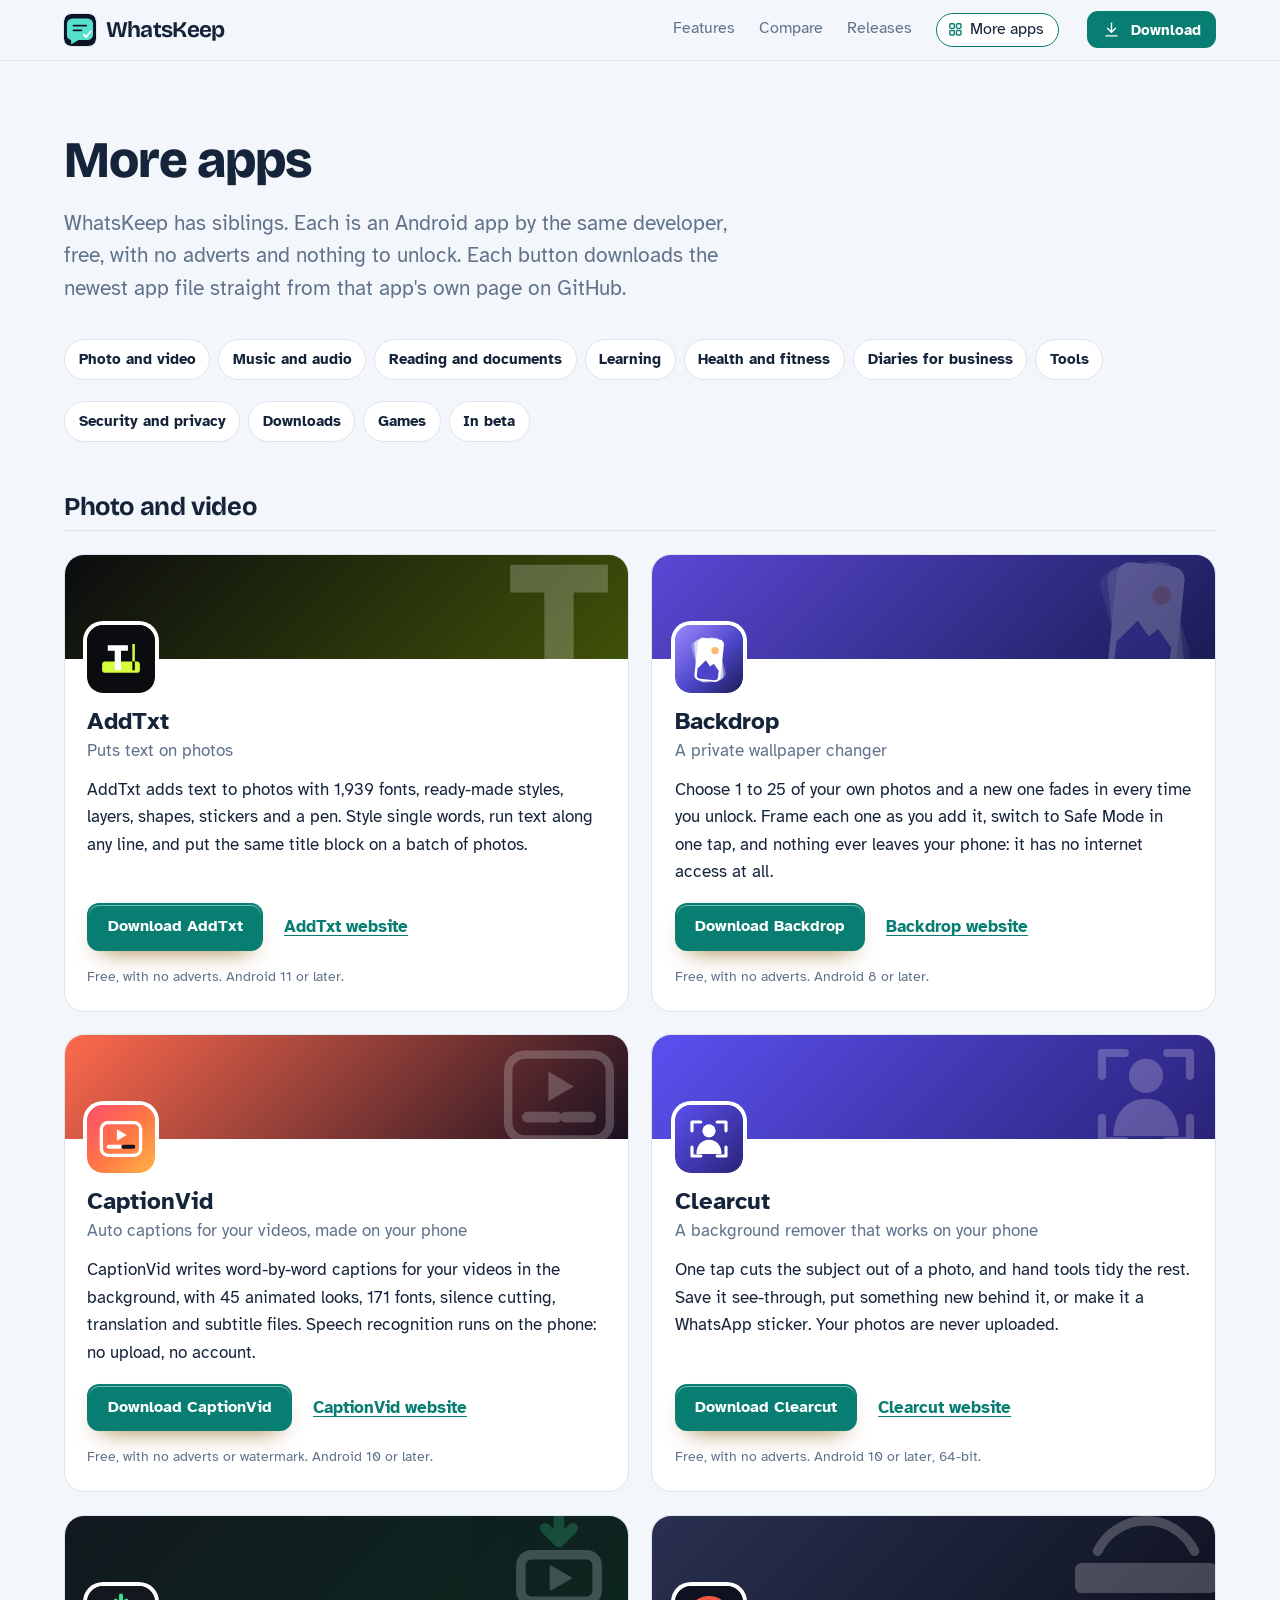
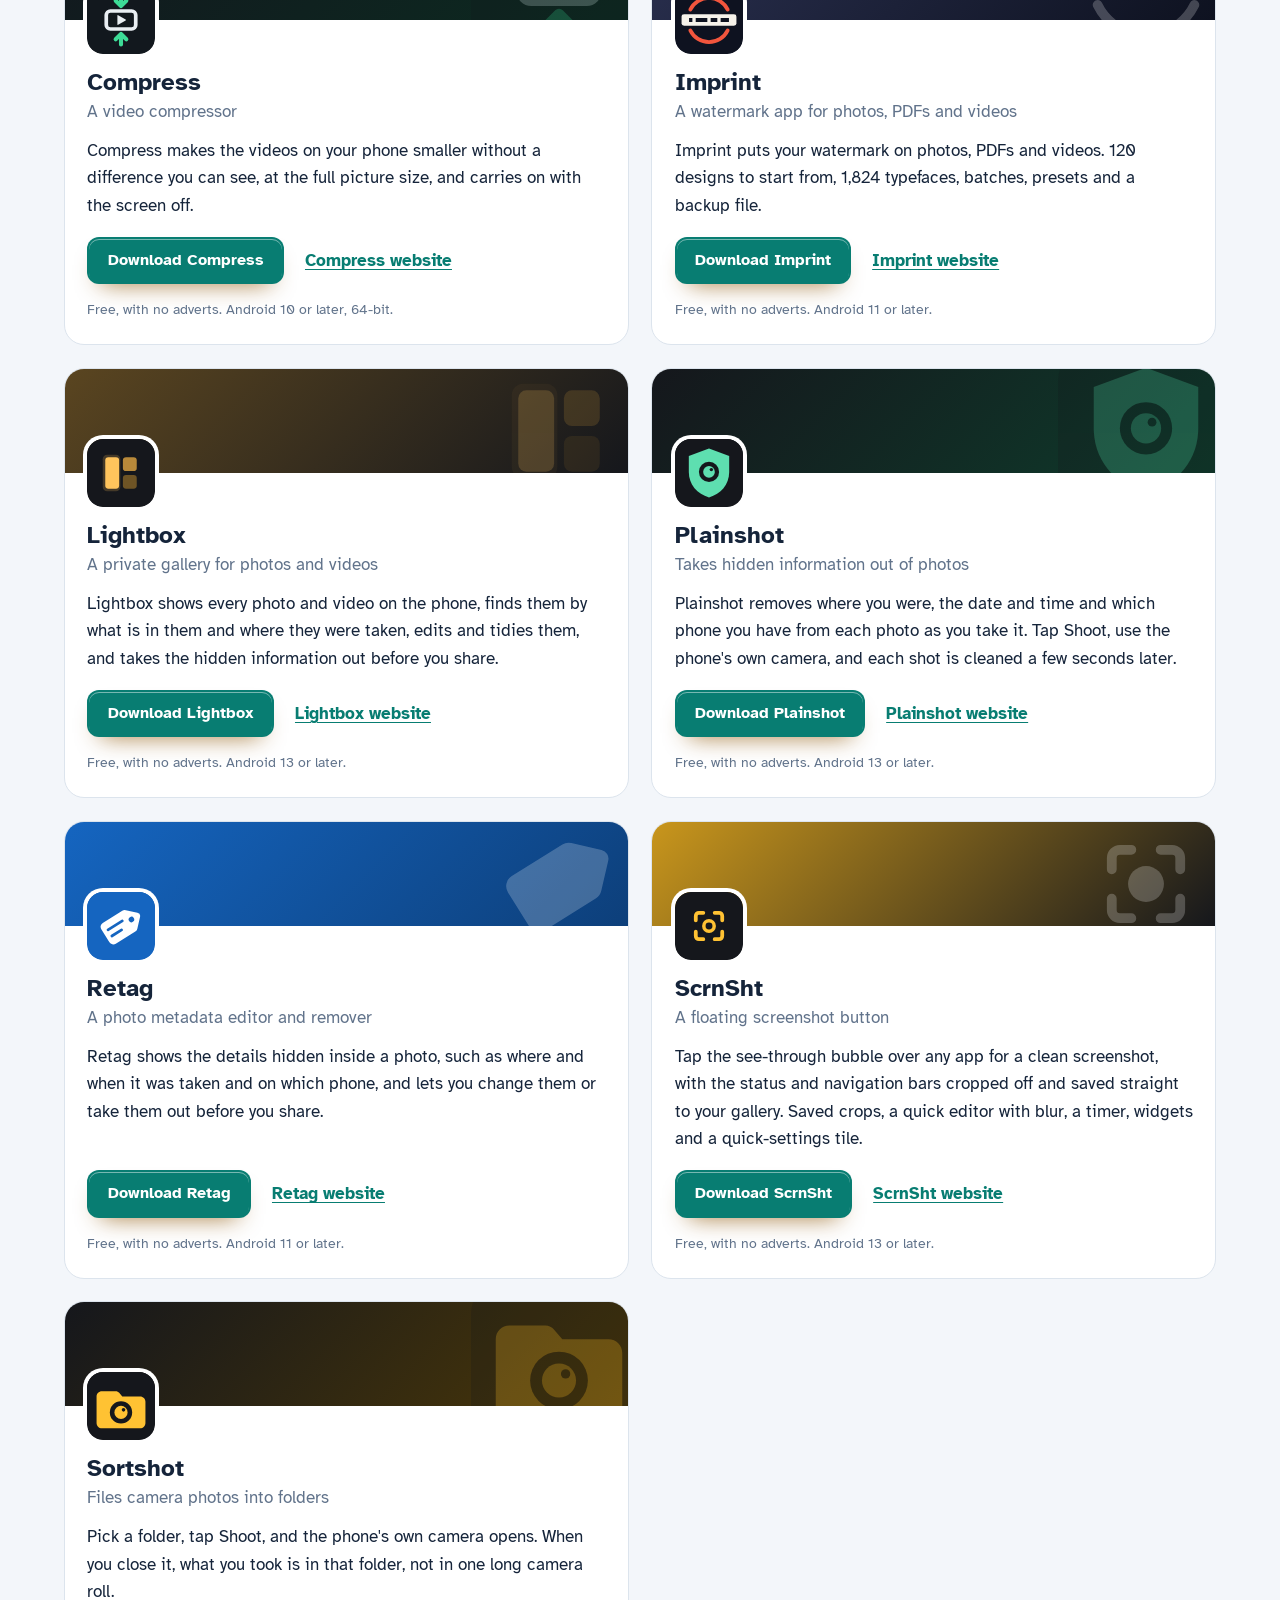
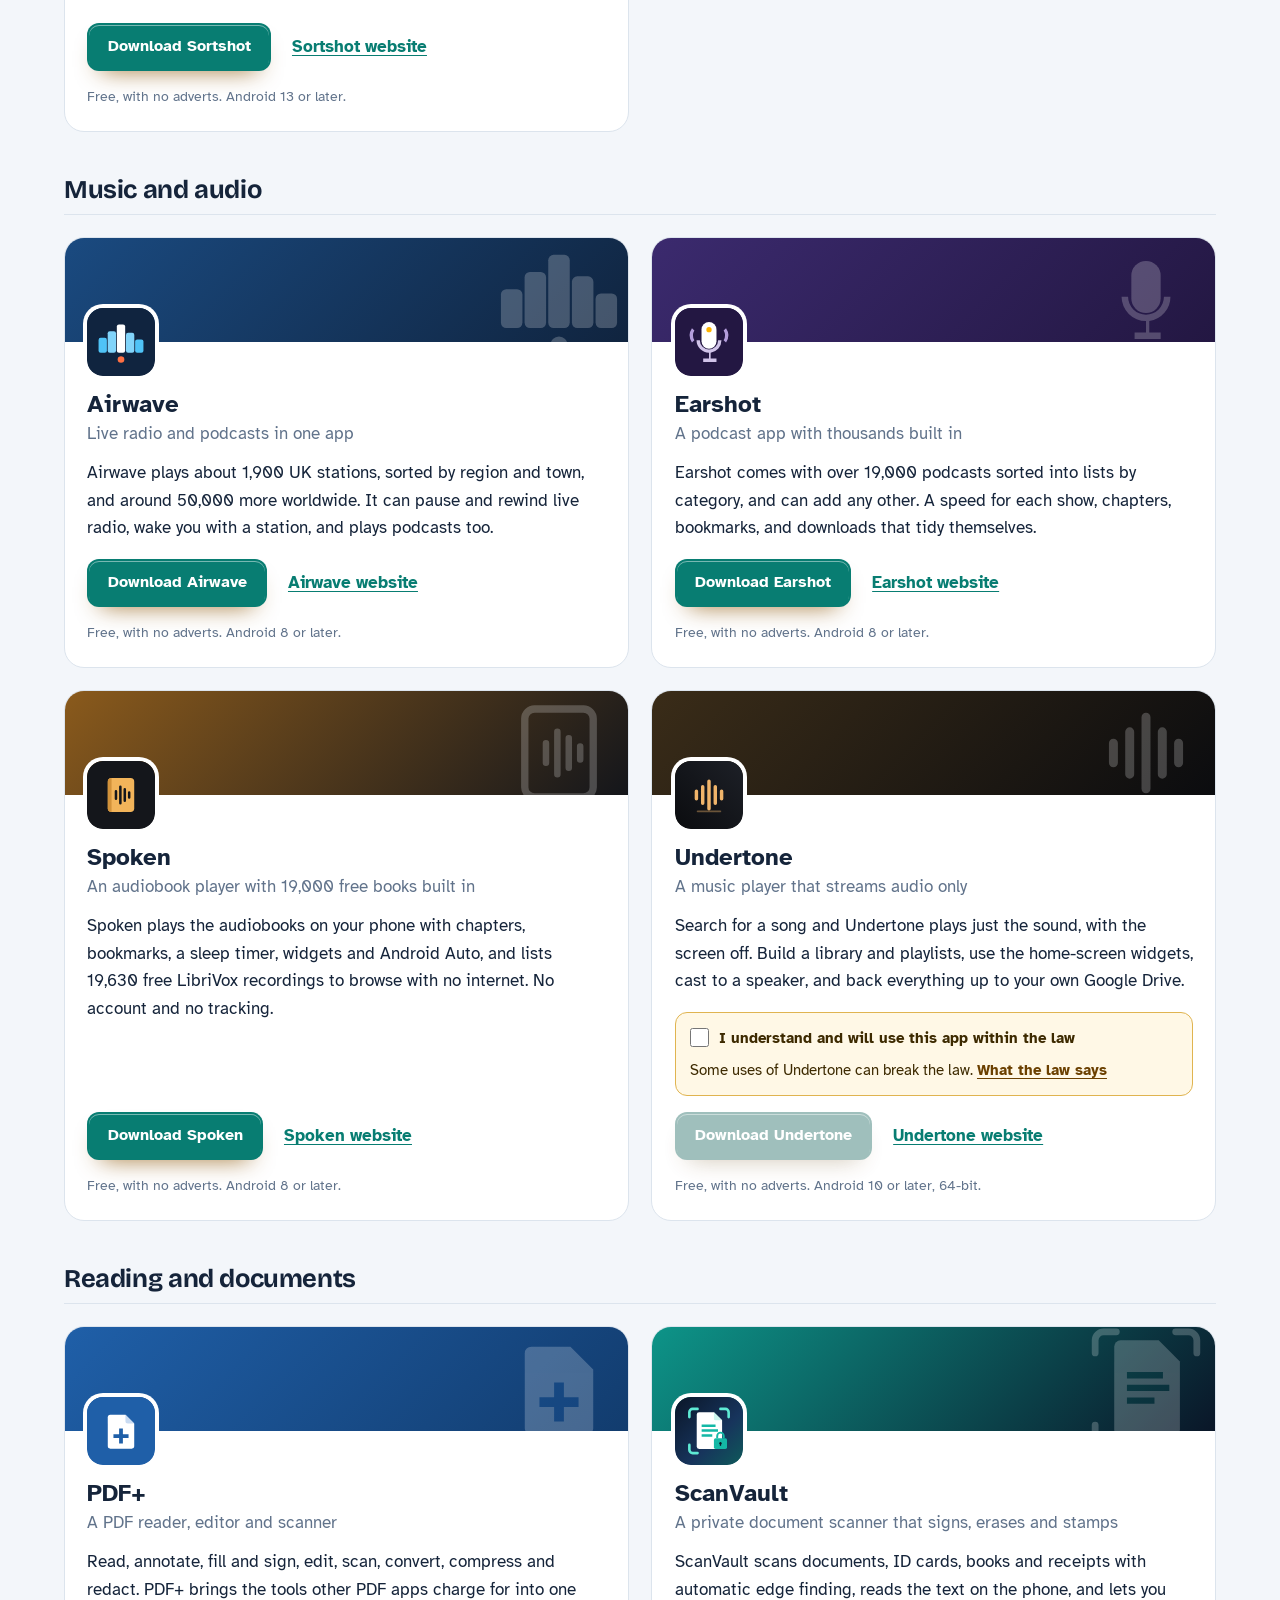
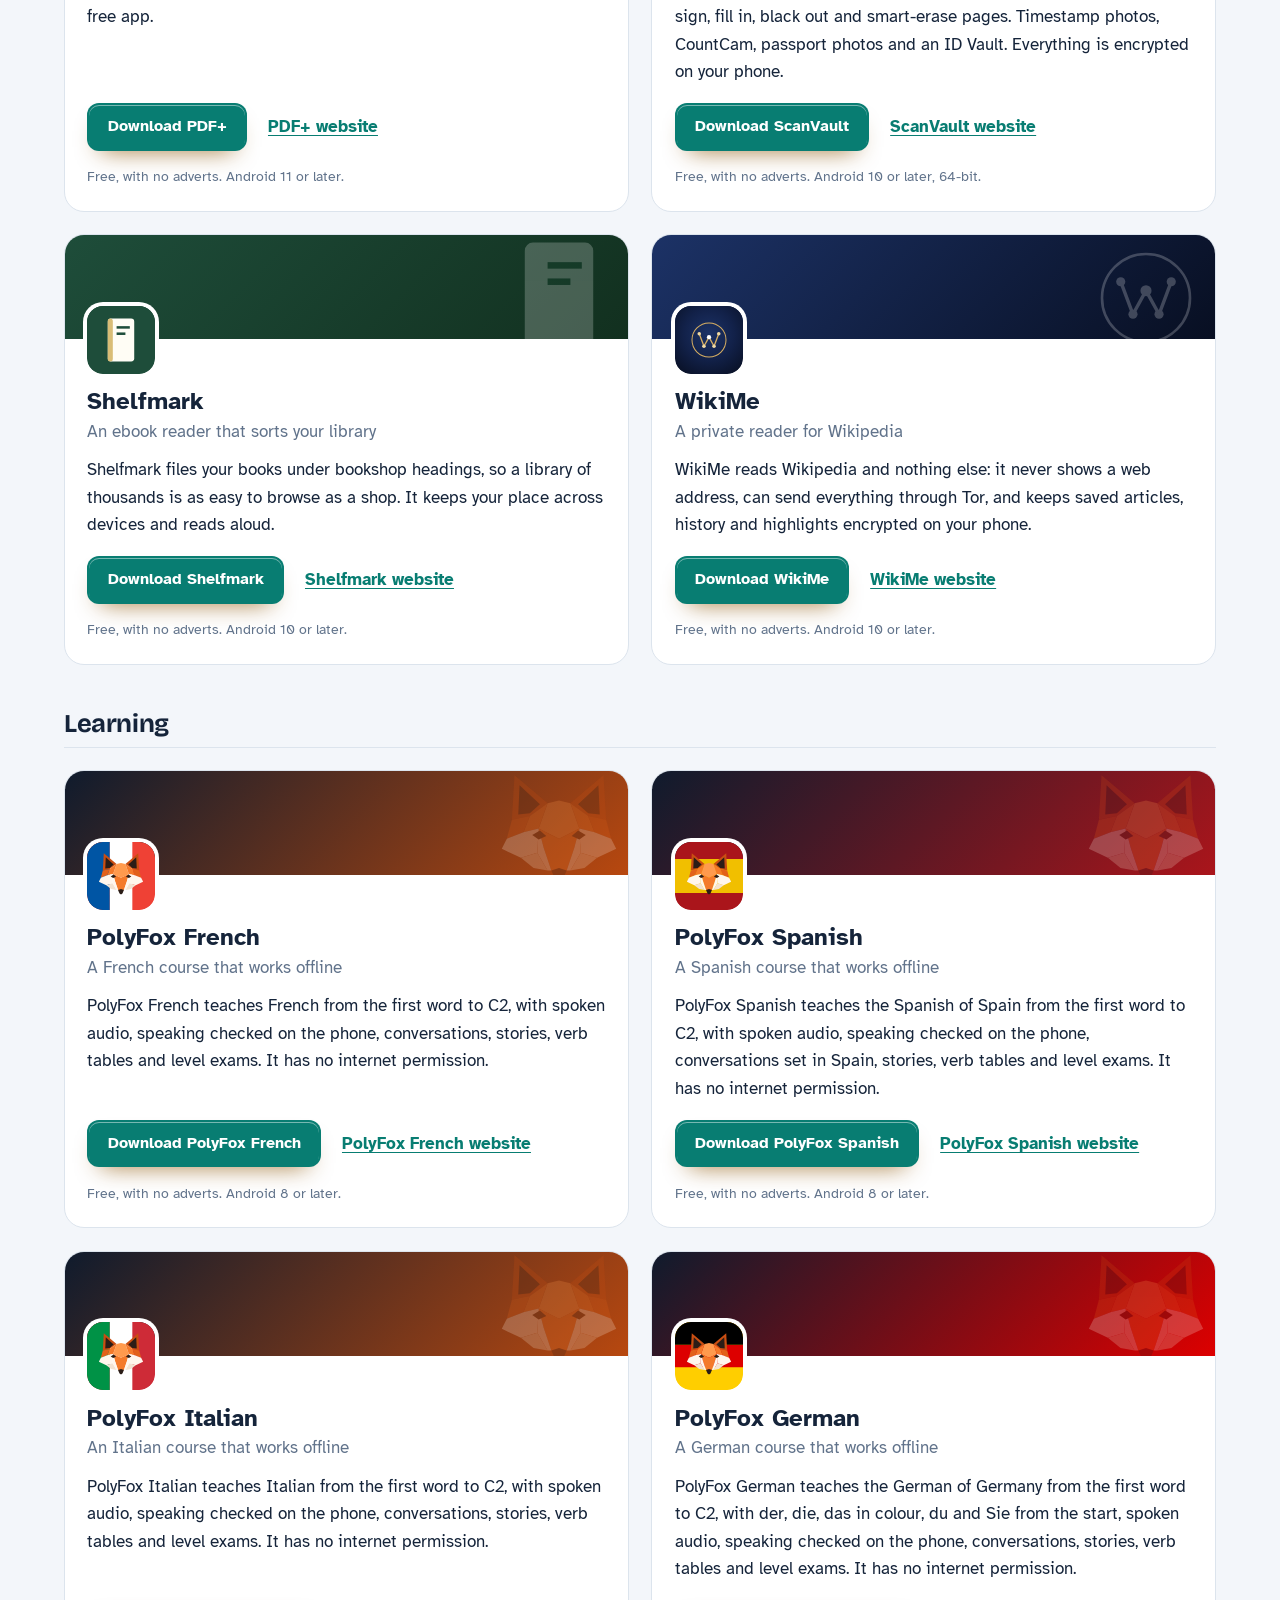
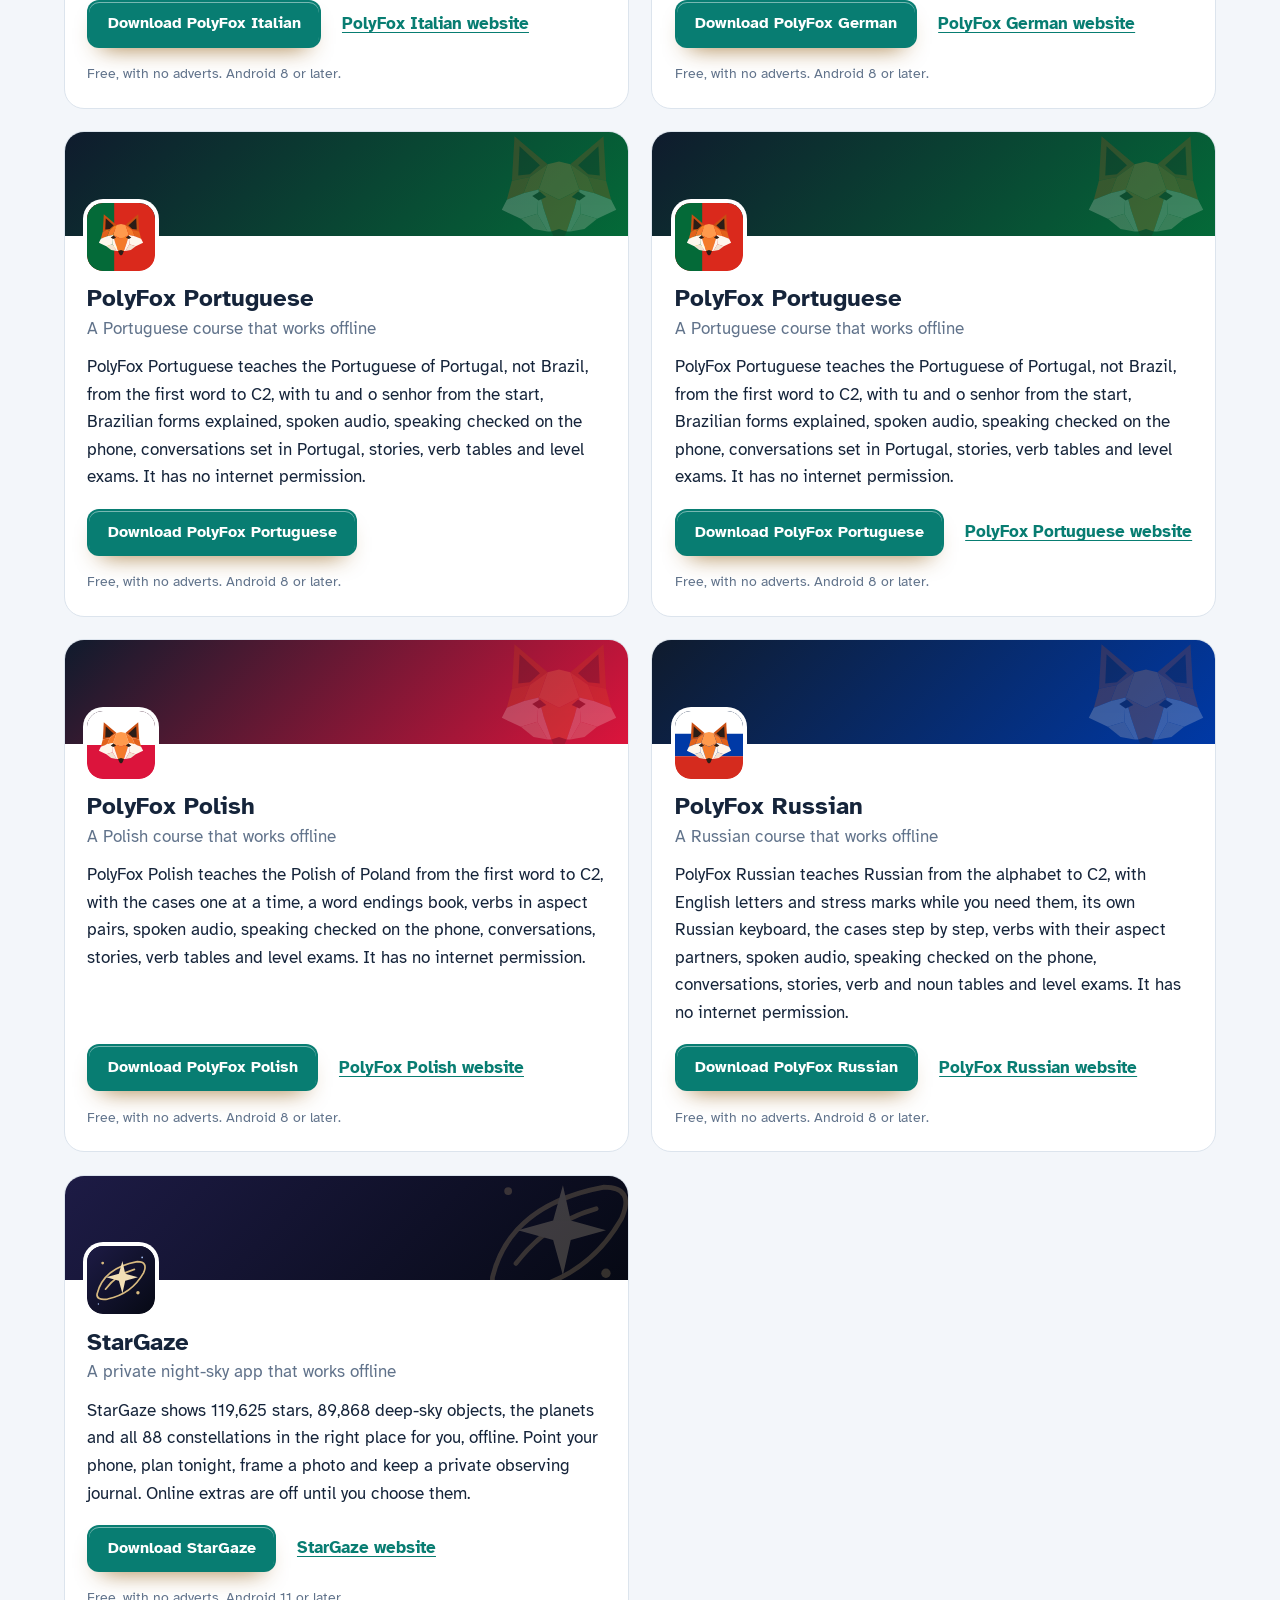
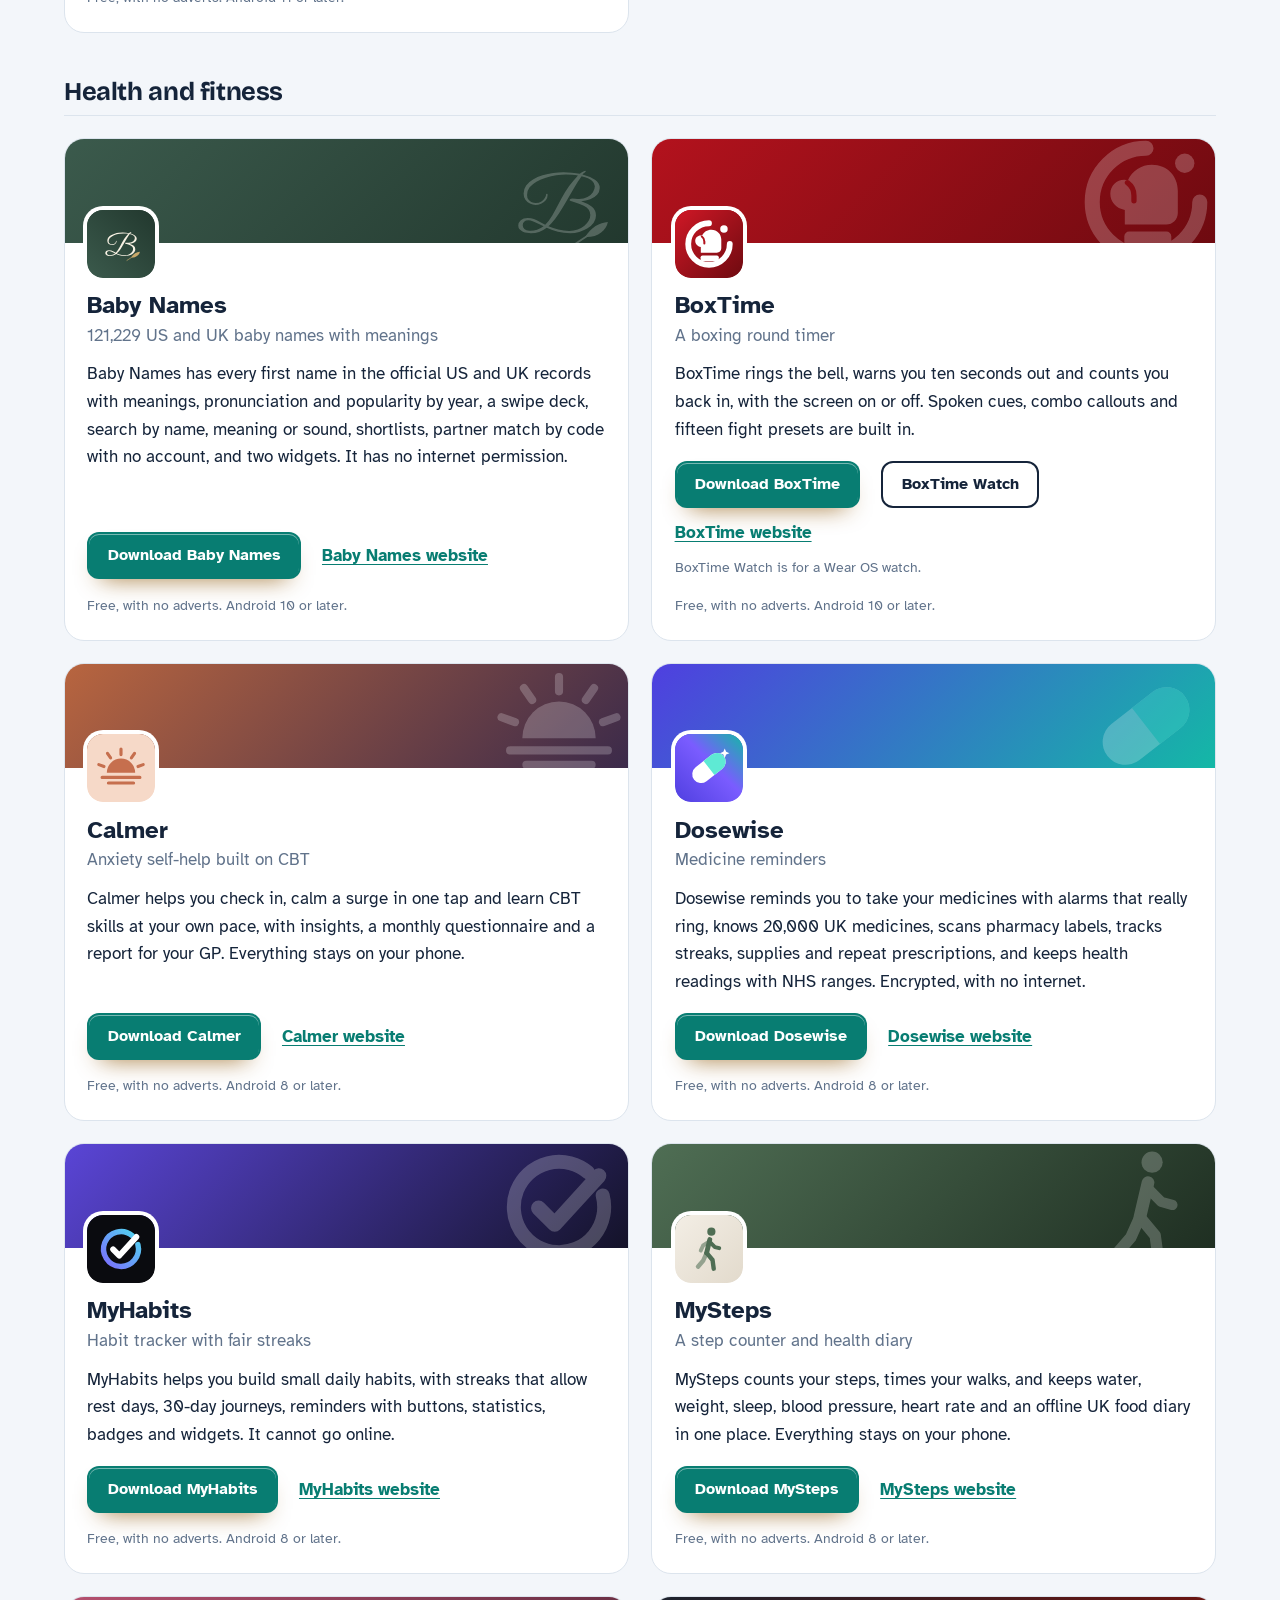
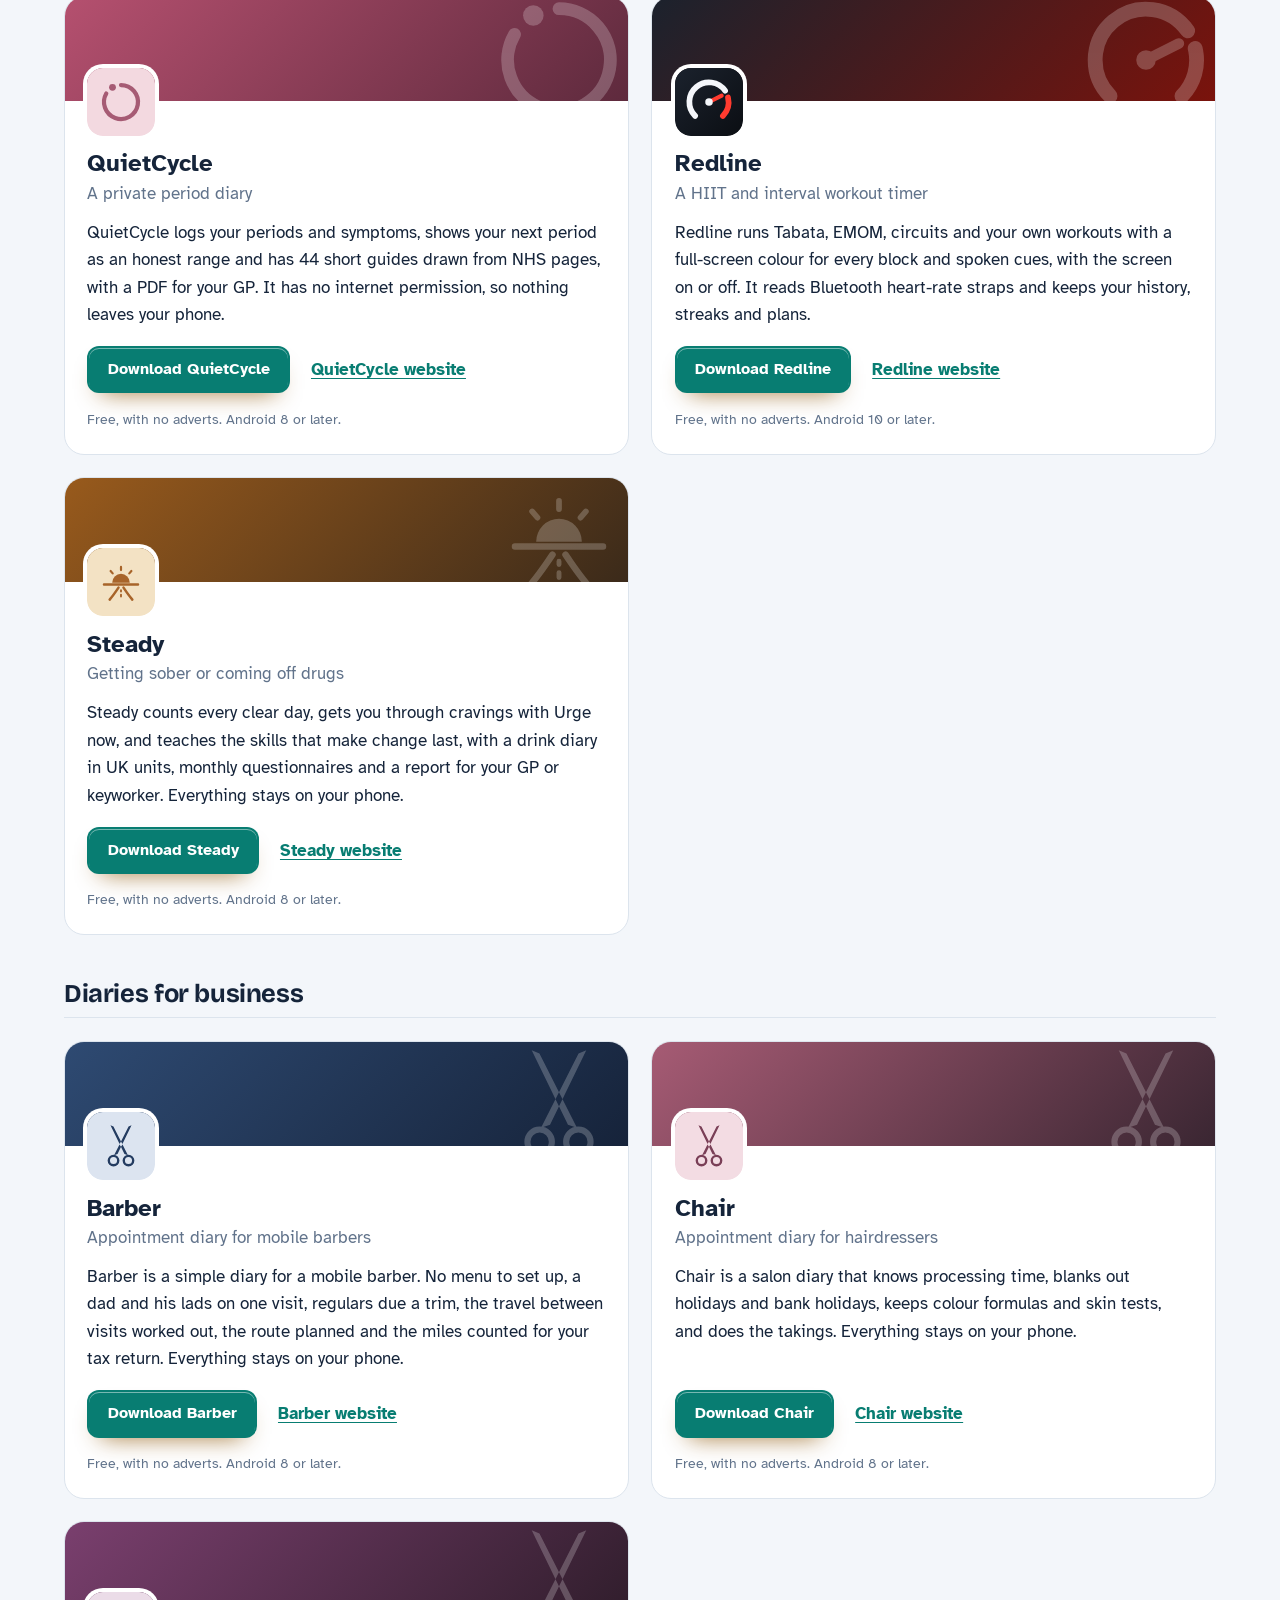
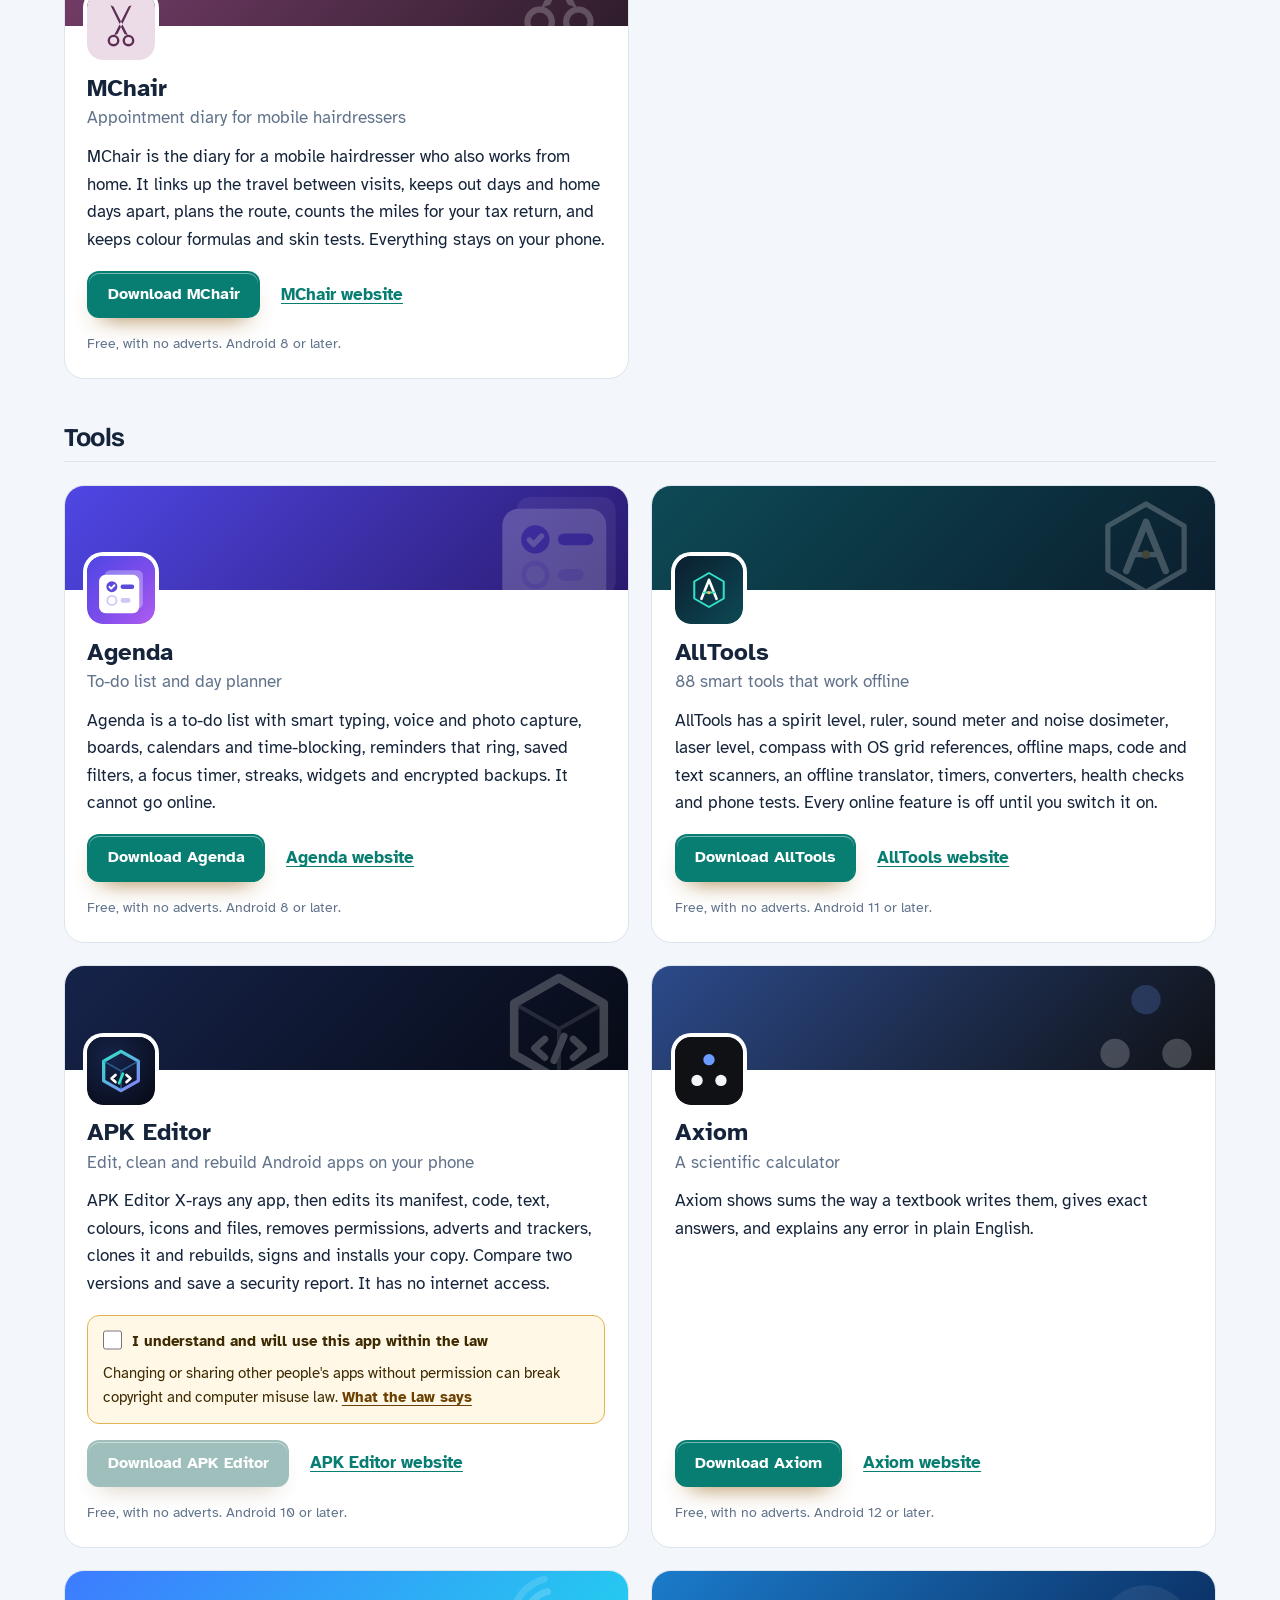
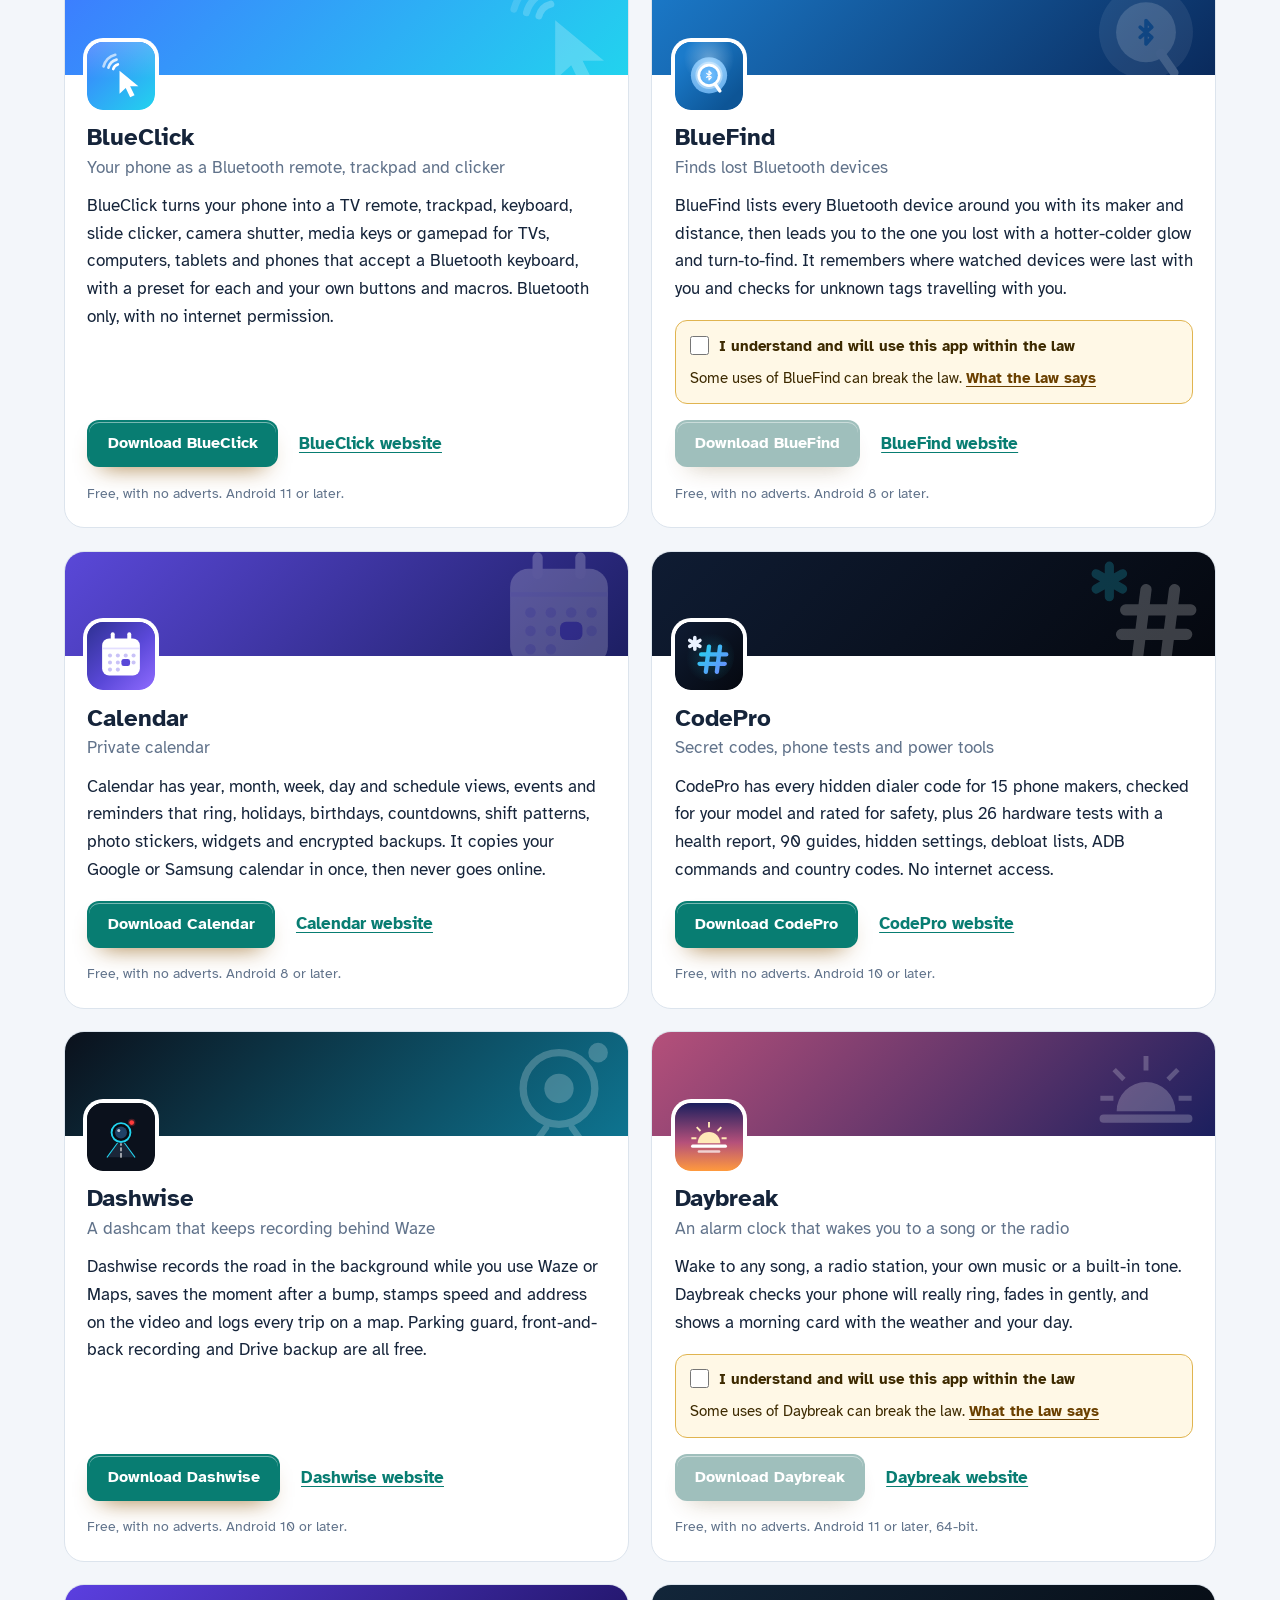
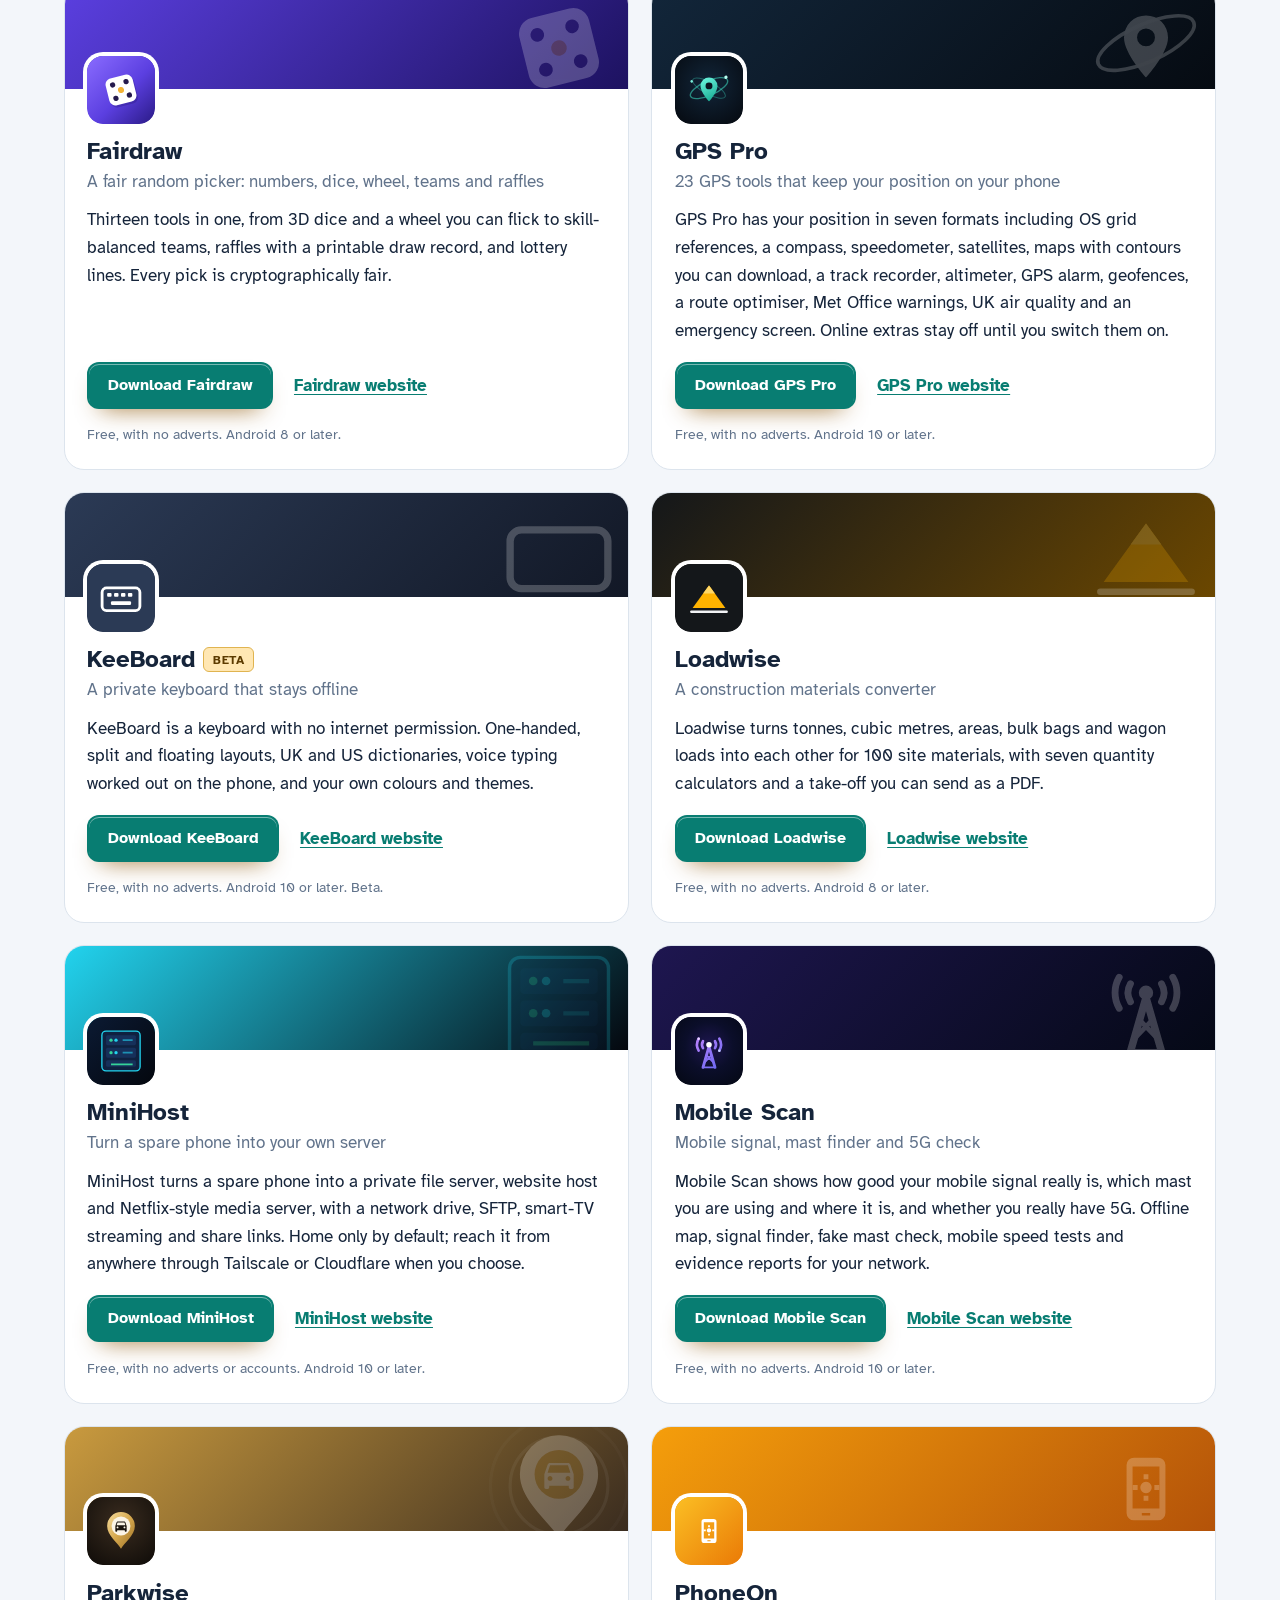
==== commit dae5b7b0: "More apps: add BlueClick" ====
--- a/more-apps.html
+++ b/more-apps.html
@@ -4,7 +4,7 @@
 <meta charset="utf-8">
 <meta name="viewport" content="width=device-width, initial-scale=1">
 <title>More free Android apps from the maker of WhatsKeep</title>
-<meta name="description" content="All 97 free Android apps from the maker of WhatsKeep, in one list by category, each with its download and a link to its website.">
+<meta name="description" content="All 98 free Android apps from the maker of WhatsKeep, in one list by category, each with its download and a link to its website.">
 <meta name="author" content="Jonathan Jackson">
 <link rel="canonical" href="https://customgpter.github.io/whatskeep/more-apps.html">
 <meta name="theme-color" content="#f3f6fa" media="(prefers-color-scheme: light)">
@@ -12,7 +12,7 @@
 <meta property="og:type" content="website">
 <meta property="og:site_name" content="WhatsKeep">
 <meta property="og:title" content="More free Android apps from the maker of WhatsKeep">
-<meta property="og:description" content="All 97 free Android apps from the maker of WhatsKeep, in one list by category, each with its download and a link to its website.">
+<meta property="og:description" content="All 98 free Android apps from the maker of WhatsKeep, in one list by category, each with its download and a link to its website.">
 <meta property="og:url" content="https://customgpter.github.io/whatskeep/more-apps.html">
 <meta property="og:image" content="https://customgpter.github.io/whatskeep/assets/og.png">
 <meta property="og:image:width" content="1200">
@@ -26,7 +26,7 @@
 <link rel="preload" href="./assets/fonts/atkinson-hyperlegible-latin-400-normal.woff2" as="font" type="font/woff2" crossorigin>
 <link rel="stylesheet" href="./assets/site.css?v=1">
 <link rel="stylesheet" href="./assets/house.css?v=1">
-<script type="application/ld+json">{"@context":"https://schema.org","@type":"ItemList","name":"Apps from the maker of WhatsKeep","url":"https://customgpter.github.io/whatskeep/more-apps.html","itemListElement":[{"@type":"ListItem","position":1,"name":"AddTxt","url":"https://customgpter.github.io/addtxt/"},{"@type":"ListItem","position":2,"name":"Backdrop","url":"https://customgpter.github.io/backdrop/"},{"@type":"ListItem","position":3,"name":"CaptionVid","url":"https://customgpter.github.io/captionvid/"},{"@type":"ListItem","position":4,"name":"Clearcut","url":"https://customgpter.github.io/clearcut/"},{"@type":"ListItem","position":5,"name":"Compress","url":"https://customgpter.github.io/compress/"},{"@type":"ListItem","position":6,"name":"Imprint","url":"https://customgpter.github.io/imprint/"},{"@type":"ListItem","position":7,"name":"Lightbox","url":"https://customgpter.github.io/lightbox/"},{"@type":"ListItem","position":8,"name":"Plainshot","url":"https://customgpter.github.io/plainshot/"},{"@type":"ListItem","position":9,"name":"Retag","url":"https://customgpter.github.io/retag/"},{"@type":"ListItem","position":10,"name":"ScrnSht","url":"https://customgpter.github.io/scrnsht/"},{"@type":"ListItem","position":11,"name":"Sortshot","url":"https://customgpter.github.io/sortshot/"},{"@type":"ListItem","position":12,"name":"Airwave","url":"https://customgpter.github.io/airwave/"},{"@type":"ListItem","position":13,"name":"Earshot","url":"https://customgpter.github.io/earshot/"},{"@type":"ListItem","position":14,"name":"Spoken","url":"https://customgpter.github.io/spoken/"},{"@type":"ListItem","position":15,"name":"Undertone","url":"https://customgpter.github.io/undertone/"},{"@type":"ListItem","position":16,"name":"PDF+","url":"https://customgpter.github.io/pdfplus/"},{"@type":"ListItem","position":17,"name":"ScanVault","url":"https://customgpter.github.io/scanvault/"},{"@type":"ListItem","position":18,"name":"Shelfmark","url":"https://customgpter.github.io/shelfmark/"},{"@type":"ListItem","position":19,"name":"WikiMe","url":"https://customgpter.github.io/wikime/"},{"@type":"ListItem","position":20,"name":"PolyFox French","url":"https://customgpter.github.io/polyfox/"},{"@type":"ListItem","position":21,"name":"PolyFox German","url":"https://customgpter.github.io/polyfox-german/"},{"@type":"ListItem","position":22,"name":"PolyFox Portuguese","url":"https://customgpter.github.io/polyfox-portuguese/"},{"@type":"ListItem","position":23,"name":"PolyFox Polish","url":"https://customgpter.github.io/polyfox-polish/"},{"@type":"ListItem","position":24,"name":"PolyFox Russian","url":"https://customgpter.github.io/polyfox-russian/"},{"@type":"ListItem","position":25,"name":"StarGaze","url":"https://customgpter.github.io/stargaze/"},{"@type":"ListItem","position":26,"name":"Baby Names","url":"https://customgpter.github.io/babynames/"},{"@type":"ListItem","position":27,"name":"BoxTime","url":"https://customgpter.github.io/boxtime/"},{"@type":"ListItem","position":28,"name":"Calmer","url":"https://customgpter.github.io/calmer/"},{"@type":"ListItem","position":29,"name":"Dosewise","url":"https://customgpter.github.io/dosewise/"},{"@type":"ListItem","position":30,"name":"MyHabits","url":"https://customgpter.github.io/myhabits/"},{"@type":"ListItem","position":31,"name":"MySteps","url":"https://customgpter.github.io/mysteps/"},{"@type":"ListItem","position":32,"name":"QuietCycle","url":"https://customgpter.github.io/quietcycle/"},{"@type":"ListItem","position":33,"name":"Redline","url":"https://customgpter.github.io/redline/"},{"@type":"ListItem","position":34,"name":"Steady","url":"https://customgpter.github.io/steady/"},{"@type":"ListItem","position":35,"name":"Barber","url":"https://customgpter.github.io/barber/"},{"@type":"ListItem","position":36,"name":"Chair","url":"https://customgpter.github.io/chair/"},{"@type":"ListItem","position":37,"name":"MChair","url":"https://customgpter.github.io/mchair/"},{"@type":"ListItem","position":38,"name":"Agenda","url":"https://customgpter.github.io/agenda/"},{"@type":"ListItem","position":39,"name":"AllTools","url":"https://customgpter.github.io/alltools/"},{"@type":"ListItem","position":40,"name":"APK Editor","url":"https://customgpter.github.io/apkeditor/"},{"@type":"ListItem","position":41,"name":"Axiom","url":"https://customgpter.github.io/axiom/"},{"@type":"ListItem","position":42,"name":"BlueFind","url":"https://customgpter.github.io/bluefind/"},{"@type":"ListItem","position":43,"name":"Calendar","url":"https://customgpter.github.io/calendar/"},{"@type":"ListItem","position":44,"name":"CodePro","url":"https://customgpter.github.io/codepro/"},{"@type":"ListItem","position":45,"name":"Dashwise","url":"https://customgpter.github.io/dashwise/"},{"@type":"ListItem","position":46,"name":"Daybreak","url":"https://customgpter.github.io/daybreak/"},{"@type":"ListItem","position":47,"name":"Fairdraw","url":"https://customgpter.github.io/fairdraw/"},{"@type":"ListItem","position":48,"name":"GPS Pro","url":"https://customgpter.github.io/gpspro/"},{"@type":"ListItem","position":49,"name":"KeeBoard","url":"https://customgpter.github.io/keeboard/"},{"@type":"ListItem","position":50,"name":"Loadwise","url":"https://customgpter.github.io/loadwise/"},{"@type":"ListItem","position":51,"name":"MiniHost","url":"https://customgpter.github.io/minihost/"},{"@type":"ListItem","position":52,"name":"Mobile Scan","url":"https://customgpter.github.io/mobilescan/"},{"@type":"ListItem","position":53,"name":"Parkwise","url":"https://customgpter.github.io/parkwise/"},{"@type":"ListItem","position":54,"name":"Pocketmind","url":"https://customgpter.github.io/pocketmind/"},{"@type":"ListItem","position":55,"name":"Refine","url":"https://customgpter.github.io/refine/"},{"@type":"ListItem","position":56,"name":"Shiftwise","url":"https://customgpter.github.io/shiftwise/"},{"@type":"ListItem","position":57,"name":"SimpleCalc","url":"https://customgpter.github.io/simplecalc/"},{"@type":"ListItem","position":58,"name":"Skyline","url":"https://customgpter.github.io/skyline/"},{"@type":"ListItem","position":59,"name":"Slipway","url":"https://customgpter.github.io/slipway/"},{"@type":"ListItem","position":60,"name":"Tagger","url":"https://customgpter.github.io/tagger/"},{"@type":"ListItem","position":61,"name":"TotalClean","url":"https://customgpter.github.io/totalclean/"},{"@type":"ListItem","position":62,"name":"TVLink","url":"https://customgpter.github.io/tvlink/"},{"@type":"ListItem","position":63,"name":"Unbox","url":"https://customgpter.github.io/unbox/"},{"@type":"ListItem","position":64,"name":"WhatsKeep","url":"https://customgpter.github.io/whatskeep/"},{"@type":"ListItem","position":65,"name":"WiFi Scan","url":"https://customgpter.github.io/wifiscan/"},{"@type":"ListItem","position":66,"name":"Auditly","url":"https://customgpter.github.io/auditly/"},{"@type":"ListItem","position":67,"name":"Backchannel","url":"https://customgpter.github.io/backchannel/"},{"@type":"ListItem","position":68,"name":"ENotes","url":"https://customgpter.github.io/enotes/"},{"@type":"ListItem","position":69,"name":"FindMe","url":"https://customgpter.github.io/findme/"},{"@type":"ListItem","position":70,"name":"iLock","url":"https://customgpter.github.io/ilock/"},{"@type":"ListItem","position":71,"name":"ImSafe","url":"https://customgpter.github.io/imsafe/"},{"@type":"ListItem","position":72,"name":"IShred","url":"https://customgpter.github.io/ishred/"},{"@type":"ListItem","position":73,"name":"LockBox","url":"https://customgpter.github.io/lockbox/"},{"@type":"ListItem","position":74,"name":"PassVault","url":"https://customgpter.github.io/passvault/"},{"@type":"ListItem","position":75,"name":"SpyFind","url":"https://customgpter.github.io/spyfind/"},{"@type":"ListItem","position":76,"name":"TextWipe","url":"https://customgpter.github.io/textwipe/"},{"@type":"ListItem","position":77,"name":"Tracewire","url":"https://customgpter.github.io/tracewire/"},{"@type":"ListItem","position":78,"name":"Vigil","url":"https://customgpter.github.io/vigil/"},{"@type":"ListItem","position":79,"name":"Grab","url":"https://customgpter.github.io/grab/"},{"@type":"ListItem","position":80,"name":"Swarm","url":"https://customgpter.github.io/swarm/"},{"@type":"ListItem","position":81,"name":"Plane Games","url":"https://customgpter.github.io/plane-games/"},{"@type":"ListItem","position":82,"name":"Ninefold","url":"https://customgpter.github.io/ninefold/"},{"@type":"ListItem","position":83,"name":"Cubewise","url":"https://customgpter.github.io/cubewise/"},{"@type":"ListItem","position":84,"name":"Tilewise","url":"https://customgpter.github.io/tilewise/"},{"@type":"ListItem","position":85,"name":"Letterwise","url":"https://customgpter.github.io/letterwise/"},{"@type":"ListItem","position":86,"name":"Kingside","url":"https://customgpter.github.io/kingside/"},{"@type":"ListItem","position":87,"name":"Deckhand","url":"https://customgpter.github.io/deckhand/"},{"@type":"ListItem","position":88,"name":"SNESForge","url":"https://customgpter.github.io/snesforge/"},{"@type":"ListItem","position":89,"name":"Fame Boy","url":"https://customgpter.github.io/fameboy/"},{"@type":"ListItem","position":90,"name":"PSPPro","url":"https://customgpter.github.io/psppro/"},{"@type":"ListItem","position":91,"name":"MegaGen","url":"https://customgpter.github.io/megagen/"},{"@type":"ListItem","position":92,"name":"QVR","url":"https://customgpter.github.io/qvr/"},{"@type":"ListItem","position":93,"name":"QVR Watch","url":"https://customgpter.github.io/qvr-watch/"},{"@type":"ListItem","position":94,"name":"QVRLite","url":"https://customgpter.github.io/qvrlite/"},{"@type":"ListItem","position":95,"name":"Onionz","url":"https://customgpter.github.io/onionz/"},{"@type":"ListItem","position":96,"name":"OnionzWeb","url":"https://customgpter.github.io/onionzweb/"}]}</script>
+<script type="application/ld+json">{"@context":"https://schema.org","@type":"ItemList","name":"Apps from the maker of WhatsKeep","url":"https://customgpter.github.io/whatskeep/more-apps.html","itemListElement":[{"@type":"ListItem","position":1,"name":"AddTxt","url":"https://customgpter.github.io/addtxt/"},{"@type":"ListItem","position":2,"name":"Backdrop","url":"https://customgpter.github.io/backdrop/"},{"@type":"ListItem","position":3,"name":"CaptionVid","url":"https://customgpter.github.io/captionvid/"},{"@type":"ListItem","position":4,"name":"Clearcut","url":"https://customgpter.github.io/clearcut/"},{"@type":"ListItem","position":5,"name":"Compress","url":"https://customgpter.github.io/compress/"},{"@type":"ListItem","position":6,"name":"Imprint","url":"https://customgpter.github.io/imprint/"},{"@type":"ListItem","position":7,"name":"Lightbox","url":"https://customgpter.github.io/lightbox/"},{"@type":"ListItem","position":8,"name":"Plainshot","url":"https://customgpter.github.io/plainshot/"},{"@type":"ListItem","position":9,"name":"Retag","url":"https://customgpter.github.io/retag/"},{"@type":"ListItem","position":10,"name":"ScrnSht","url":"https://customgpter.github.io/scrnsht/"},{"@type":"ListItem","position":11,"name":"Sortshot","url":"https://customgpter.github.io/sortshot/"},{"@type":"ListItem","position":12,"name":"Airwave","url":"https://customgpter.github.io/airwave/"},{"@type":"ListItem","position":13,"name":"Earshot","url":"https://customgpter.github.io/earshot/"},{"@type":"ListItem","position":14,"name":"Spoken","url":"https://customgpter.github.io/spoken/"},{"@type":"ListItem","position":15,"name":"Undertone","url":"https://customgpter.github.io/undertone/"},{"@type":"ListItem","position":16,"name":"PDF+","url":"https://customgpter.github.io/pdfplus/"},{"@type":"ListItem","position":17,"name":"ScanVault","url":"https://customgpter.github.io/scanvault/"},{"@type":"ListItem","position":18,"name":"Shelfmark","url":"https://customgpter.github.io/shelfmark/"},{"@type":"ListItem","position":19,"name":"WikiMe","url":"https://customgpter.github.io/wikime/"},{"@type":"ListItem","position":20,"name":"PolyFox French","url":"https://customgpter.github.io/polyfox/"},{"@type":"ListItem","position":21,"name":"PolyFox German","url":"https://customgpter.github.io/polyfox-german/"},{"@type":"ListItem","position":22,"name":"PolyFox Portuguese","url":"https://customgpter.github.io/polyfox-portuguese/"},{"@type":"ListItem","position":23,"name":"PolyFox Polish","url":"https://customgpter.github.io/polyfox-polish/"},{"@type":"ListItem","position":24,"name":"PolyFox Russian","url":"https://customgpter.github.io/polyfox-russian/"},{"@type":"ListItem","position":25,"name":"StarGaze","url":"https://customgpter.github.io/stargaze/"},{"@type":"ListItem","position":26,"name":"Baby Names","url":"https://customgpter.github.io/babynames/"},{"@type":"ListItem","position":27,"name":"BoxTime","url":"https://customgpter.github.io/boxtime/"},{"@type":"ListItem","position":28,"name":"Calmer","url":"https://customgpter.github.io/calmer/"},{"@type":"ListItem","position":29,"name":"Dosewise","url":"https://customgpter.github.io/dosewise/"},{"@type":"ListItem","position":30,"name":"MyHabits","url":"https://customgpter.github.io/myhabits/"},{"@type":"ListItem","position":31,"name":"MySteps","url":"https://customgpter.github.io/mysteps/"},{"@type":"ListItem","position":32,"name":"QuietCycle","url":"https://customgpter.github.io/quietcycle/"},{"@type":"ListItem","position":33,"name":"Redline","url":"https://customgpter.github.io/redline/"},{"@type":"ListItem","position":34,"name":"Steady","url":"https://customgpter.github.io/steady/"},{"@type":"ListItem","position":35,"name":"Barber","url":"https://customgpter.github.io/barber/"},{"@type":"ListItem","position":36,"name":"Chair","url":"https://customgpter.github.io/chair/"},{"@type":"ListItem","position":37,"name":"MChair","url":"https://customgpter.github.io/mchair/"},{"@type":"ListItem","position":38,"name":"Agenda","url":"https://customgpter.github.io/agenda/"},{"@type":"ListItem","position":39,"name":"AllTools","url":"https://customgpter.github.io/alltools/"},{"@type":"ListItem","position":40,"name":"APK Editor","url":"https://customgpter.github.io/apkeditor/"},{"@type":"ListItem","position":41,"name":"Axiom","url":"https://customgpter.github.io/axiom/"},{"@type":"ListItem","position":42,"name":"BlueClick","url":"https://customgpter.github.io/blueclick/"},{"@type":"ListItem","position":43,"name":"BlueFind","url":"https://customgpter.github.io/bluefind/"},{"@type":"ListItem","position":44,"name":"Calendar","url":"https://customgpter.github.io/calendar/"},{"@type":"ListItem","position":45,"name":"CodePro","url":"https://customgpter.github.io/codepro/"},{"@type":"ListItem","position":46,"name":"Dashwise","url":"https://customgpter.github.io/dashwise/"},{"@type":"ListItem","position":47,"name":"Daybreak","url":"https://customgpter.github.io/daybreak/"},{"@type":"ListItem","position":48,"name":"Fairdraw","url":"https://customgpter.github.io/fairdraw/"},{"@type":"ListItem","position":49,"name":"GPS Pro","url":"https://customgpter.github.io/gpspro/"},{"@type":"ListItem","position":50,"name":"KeeBoard","url":"https://customgpter.github.io/keeboard/"},{"@type":"ListItem","position":51,"name":"Loadwise","url":"https://customgpter.github.io/loadwise/"},{"@type":"ListItem","position":52,"name":"MiniHost","url":"https://customgpter.github.io/minihost/"},{"@type":"ListItem","position":53,"name":"Mobile Scan","url":"https://customgpter.github.io/mobilescan/"},{"@type":"ListItem","position":54,"name":"Parkwise","url":"https://customgpter.github.io/parkwise/"},{"@type":"ListItem","position":55,"name":"Pocketmind","url":"https://customgpter.github.io/pocketmind/"},{"@type":"ListItem","position":56,"name":"Refine","url":"https://customgpter.github.io/refine/"},{"@type":"ListItem","position":57,"name":"Shiftwise","url":"https://customgpter.github.io/shiftwise/"},{"@type":"ListItem","position":58,"name":"SimpleCalc","url":"https://customgpter.github.io/simplecalc/"},{"@type":"ListItem","position":59,"name":"Skyline","url":"https://customgpter.github.io/skyline/"},{"@type":"ListItem","position":60,"name":"Slipway","url":"https://customgpter.github.io/slipway/"},{"@type":"ListItem","position":61,"name":"Tagger","url":"https://customgpter.github.io/tagger/"},{"@type":"ListItem","position":62,"name":"TotalClean","url":"https://customgpter.github.io/totalclean/"},{"@type":"ListItem","position":63,"name":"TVLink","url":"https://customgpter.github.io/tvlink/"},{"@type":"ListItem","position":64,"name":"Unbox","url":"https://customgpter.github.io/unbox/"},{"@type":"ListItem","position":65,"name":"WhatsKeep","url":"https://customgpter.github.io/whatskeep/"},{"@type":"ListItem","position":66,"name":"WiFi Scan","url":"https://customgpter.github.io/wifiscan/"},{"@type":"ListItem","position":67,"name":"Auditly","url":"https://customgpter.github.io/auditly/"},{"@type":"ListItem","position":68,"name":"Backchannel","url":"https://customgpter.github.io/backchannel/"},{"@type":"ListItem","position":69,"name":"ENotes","url":"https://customgpter.github.io/enotes/"},{"@type":"ListItem","position":70,"name":"FindMe","url":"https://customgpter.github.io/findme/"},{"@type":"ListItem","position":71,"name":"iLock","url":"https://customgpter.github.io/ilock/"},{"@type":"ListItem","position":72,"name":"ImSafe","url":"https://customgpter.github.io/imsafe/"},{"@type":"ListItem","position":73,"name":"IShred","url":"https://customgpter.github.io/ishred/"},{"@type":"ListItem","position":74,"name":"LockBox","url":"https://customgpter.github.io/lockbox/"},{"@type":"ListItem","position":75,"name":"PassVault","url":"https://customgpter.github.io/passvault/"},{"@type":"ListItem","position":76,"name":"SpyFind","url":"https://customgpter.github.io/spyfind/"},{"@type":"ListItem","position":77,"name":"TextWipe","url":"https://customgpter.github.io/textwipe/"},{"@type":"ListItem","position":78,"name":"Tracewire","url":"https://customgpter.github.io/tracewire/"},{"@type":"ListItem","position":79,"name":"Vigil","url":"https://customgpter.github.io/vigil/"},{"@type":"ListItem","position":80,"name":"Grab","url":"https://customgpter.github.io/grab/"},{"@type":"ListItem","position":81,"name":"Swarm","url":"https://customgpter.github.io/swarm/"},{"@type":"ListItem","position":82,"name":"Plane Games","url":"https://customgpter.github.io/plane-games/"},{"@type":"ListItem","position":83,"name":"Ninefold","url":"https://customgpter.github.io/ninefold/"},{"@type":"ListItem","position":84,"name":"Cubewise","url":"https://customgpter.github.io/cubewise/"},{"@type":"ListItem","position":85,"name":"Tilewise","url":"https://customgpter.github.io/tilewise/"},{"@type":"ListItem","position":86,"name":"Letterwise","url":"https://customgpter.github.io/letterwise/"},{"@type":"ListItem","position":87,"name":"Kingside","url":"https://customgpter.github.io/kingside/"},{"@type":"ListItem","position":88,"name":"Deckhand","url":"https://customgpter.github.io/deckhand/"},{"@type":"ListItem","position":89,"name":"SNESForge","url":"https://customgpter.github.io/snesforge/"},{"@type":"ListItem","position":90,"name":"Fame Boy","url":"https://customgpter.github.io/fameboy/"},{"@type":"ListItem","position":91,"name":"PSPPro","url":"https://customgpter.github.io/psppro/"},{"@type":"ListItem","position":92,"name":"MegaGen","url":"https://customgpter.github.io/megagen/"},{"@type":"ListItem","position":93,"name":"QVR","url":"https://customgpter.github.io/qvr/"},{"@type":"ListItem","position":94,"name":"QVR Watch","url":"https://customgpter.github.io/qvr-watch/"},{"@type":"ListItem","position":95,"name":"QVRLite","url":"https://customgpter.github.io/qvrlite/"},{"@type":"ListItem","position":96,"name":"Onionz","url":"https://customgpter.github.io/onionz/"},{"@type":"ListItem","position":97,"name":"OnionzWeb","url":"https://customgpter.github.io/onionzweb/"}]}</script>
 <link rel="stylesheet" href="./assets/apps-list.css?v=1">
 <script src="./assets/apps-list.js?v=1" defer></script>
 </head>
@@ -87,7 +87,7 @@
 <div class="mapps-group" role="group" aria-labelledby="apps-tools"><h2 class="mapps-cat" id="apps-tools">Tools</h2>
 <ul class="mapps"><li class="mapp" style="--b:#4f46e5;--b2:#2a1a6e"><div class="mapp-cover" aria-hidden="true"><svg viewBox="0 0 108 108"><g transform="translate(54 56) scale(1.45) translate(-52 -56)"><rect x="34" y="33" width="42" height="42" rx="6" fill="#fff" fill-opacity=".3"/><rect x="28" y="38" width="44" height="42" rx="7" fill="#fff" fill-opacity=".95"/><circle cx="42" cy="51" r="6" fill="#5b4bdb"/><path d="M39.4 51.2l1.9 1.9 3.4-3.6" stroke="#fff" stroke-width="2.2" fill="none" stroke-linecap="round" stroke-linejoin="round"/><rect x="51.5" y="48.5" width="15" height="5" rx="2.5" fill="#5b4bdb"/><circle cx="42" cy="66" r="5" fill="none" stroke="#cfc8f7" stroke-width="2"/><rect x="51.5" y="63.5" width="11" height="5" rx="2.5" fill="#cfc8f7"/></g></svg></div><div class="mapp-body"><svg class="mapp-icon" viewBox="0 0 108 108" aria-hidden="true"><defs><linearGradient id="i-agenda-agi" x1="0" y1="0" x2="1" y2="1"><stop offset="0" stop-color="#4f46e5"/><stop offset=".55" stop-color="#7c4deb"/><stop offset="1" stop-color="#b15cf0"/></linearGradient></defs><rect width="108" height="108" rx="24" fill="url(#i-agenda-agi)"/><g transform="translate(54 56) scale(1.45) translate(-52 -56)"><rect x="34" y="33" width="42" height="42" rx="6" fill="#fff" fill-opacity=".3"/><rect x="28" y="38" width="44" height="42" rx="7" fill="#fff"/><circle cx="42" cy="51" r="6" fill="#5b4bdb"/><path d="M39.4 51.2l1.9 1.9 3.4-3.6" stroke="#fff" stroke-width="2.2" fill="none" stroke-linecap="round" stroke-linejoin="round"/><rect x="51.5" y="48.5" width="15" height="5" rx="2.5" fill="#5b4bdb"/><circle cx="42" cy="66" r="5" fill="none" stroke="#cfc8f7" stroke-width="2"/><rect x="51.5" y="63.5" width="11" height="5" rx="2.5" fill="#cfc8f7"/></g></svg><h3>Agenda</h3><p class="mapp-kind">To-do list and day planner</p><p class="mapp-say">Agenda is a to-do list with smart typing, voice and photo capture, boards, calendars and time-blocking, reminders that ring, saved filters, a focus timer, streaks, widgets and encrypted backups. It cannot go online.</p><p class="mapp-go"><a class="button" href="https://github.com/CustomGPTer/agenda/releases/latest/download/Agenda.apk">Download Agenda</a><a class="mapp-site" href="https://customgpter.github.io/agenda/">Agenda website</a></p><p class="mapp-needs">Free, with no adverts. Android 8 or later.</p></div></li>
 <li class="mapp" style="--b:#0d4a55;--b2:#0b1e2e"><div class="mapp-cover" aria-hidden="true"><svg viewBox="0 0 108 108"><path d="M54 27L77.4 40.5L77.4 67.5L54 81L30.6 67.5L30.6 40.5Z" stroke="#fff" stroke-width="3.2" stroke-linejoin="round" fill="none"/><path d="M42 68L54 38L66 68" stroke="#fff" stroke-width="4.2" stroke-linecap="round" stroke-linejoin="round" fill="none"/><path d="M45.5 58L62.5 58" stroke="#fff" stroke-width="3.2" stroke-linecap="round"/><circle cx="54" cy="58" r="2.6" fill="#ffc24b"/></svg></div><div class="mapp-body"><svg class="mapp-icon" viewBox="0 0 108 108" aria-hidden="true"><defs><linearGradient id="i-alltools-atbg" x1="0" y1="0" x2="1" y2="1"><stop offset="0" stop-color="#0b1e2e"/><stop offset="1" stop-color="#0d4a55"/></linearGradient></defs><rect width="108" height="108" rx="24" fill="url(#i-alltools-atbg)"/><path d="M54 27L77.4 40.5L77.4 67.5L54 81L30.6 67.5L30.6 40.5Z" stroke="#35e0c8" stroke-width="3.2" stroke-linejoin="round" fill="none"/><path d="M42 68L54 38L66 68" stroke="#fff" stroke-width="4.2" stroke-linecap="round" stroke-linejoin="round" fill="none"/><path d="M45.5 58L62.5 58" stroke="#35e0c8" stroke-width="3.2" stroke-linecap="round"/><circle cx="54" cy="58" r="2.6" fill="#ffc24b"/></svg><h3>AllTools</h3><p class="mapp-kind">88 smart tools that work offline</p><p class="mapp-say">AllTools has a spirit level, ruler, sound meter and noise dosimeter, laser level, compass with OS grid references, offline maps, code and text scanners, an offline translator, timers, converters, health checks and phone tests. Every online feature is off until you switch it on.</p><p class="mapp-go"><a class="button" href="https://github.com/CustomGPTer/alltools/releases/latest/download/AllTools.apk">Download AllTools</a><a class="mapp-site" href="https://customgpter.github.io/alltools/">AllTools website</a></p><p class="mapp-needs">Free, with no adverts. Android 11 or later.</p></div></li><li class="mapp is-gated" style="--b:#16234a;--b2:#070b16"><div class="mapp-cover" aria-hidden="true"><svg viewBox="0 0 108 108"><g transform="translate(54 54) scale(1.25) translate(-54 -52)"><path d="M54 27L76 39.5L76 64.5L54 77L32 64.5L32 39.5Z" stroke="#fff" stroke-width="4.2" stroke-linejoin="round" fill="none"/><path d="M32 39.5L54 52L76 39.5M54 52L54 77" stroke="#fff" stroke-width="2" stroke-linecap="round" fill="none" opacity=".5"/><path d="M47 57L42 61.5L47 66M61 57L66 61.5L61 66" stroke="#fff" stroke-width="3.4" stroke-linecap="round" stroke-linejoin="round" fill="none"/><path d="M56.5 55.5L51.5 67.5" stroke="#fff" stroke-width="3.4" stroke-linecap="round"/></g></svg></div><div class="mapp-body"><svg class="mapp-icon" viewBox="0 0 108 108" aria-hidden="true"><defs><radialGradient id="i-apkeditor-aebg" cx="40" cy="34" r="96" gradientUnits="userSpaceOnUse"><stop offset="0" stop-color="#16234a"/><stop offset="1" stop-color="#070b16"/></radialGradient><linearGradient id="i-apkeditor-aehx" x1="32" y1="27" x2="76" y2="77" gradientUnits="userSpaceOnUse"><stop offset="0" stop-color="#2ee6c5"/><stop offset="1" stop-color="#8b7cff"/></linearGradient></defs><rect width="108" height="108" rx="24" fill="url(#i-apkeditor-aebg)"/><g transform="translate(54 54) scale(1.25) translate(-54 -52)"><path d="M54 27L76 39.5L76 64.5L54 77L32 64.5L32 39.5Z" stroke="url(#i-apkeditor-aehx)" stroke-width="4.2" stroke-linejoin="round" fill="none"/><path d="M32 39.5L54 52L76 39.5M54 52L54 77" stroke="#3d8fd6" stroke-width="2" stroke-linecap="round" fill="none" opacity=".55"/><path d="M47 57L42 61.5L47 66M61 57L66 61.5L61 66" stroke="#fff" stroke-width="3.4" stroke-linecap="round" stroke-linejoin="round" fill="none"/><path d="M56.5 55.5L51.5 67.5" stroke="#2ee6c5" stroke-width="3.4" stroke-linecap="round"/></g></svg><h3>APK Editor</h3><p class="mapp-kind">Edit, clean and rebuild Android apps on your phone</p><p class="mapp-say">APK Editor X-rays any app, then edits its manifest, code, text, colours, icons and files, removes permissions, adverts and trackers, clones it and rebuilds, signs and installs your copy. Compare two versions and save a security report. It has no internet access.</p><div class="mapp-law" data-gate><label><input type="checkbox"> I understand and will use this app within the law</label><p>Changing or sharing other people's apps without permission can break copyright and computer misuse law. <a href="https://customgpter.github.io/apkeditor/terms.html#law">What the law says</a></p><noscript><p>Turn on JavaScript to download, or use the <a href="https://customgpter.github.io/apkeditor/">APK Editor website</a>.</p></noscript></div><p class="mapp-go"><a class="button" data-href="https://github.com/CustomGPTer/apkeditor/releases/latest/download/APKEditor.apk" aria-disabled="true" role="link" tabindex="-1">Download APK Editor</a><a class="mapp-site" href="https://customgpter.github.io/apkeditor/">APK Editor website</a></p><p class="mapp-needs">Free, with no adverts. Android 10 or later.</p></div></li><li class="mapp" style="--b:#2c4a8a;--b2:#0f1115"><div class="mapp-cover" aria-hidden="true"><svg viewBox="0 0 108 108"><circle cx="54" cy="36" r="9" fill="#6c9bff"/><circle cx="35" cy="69" r="9" fill="#f3f5f8"/><circle cx="73" cy="69" r="9" fill="#f3f5f8"/></svg></div><div class="mapp-body"><svg class="mapp-icon" viewBox="0 0 108 108" aria-hidden="true"><rect width="108" height="108" rx="24" fill="#0f1115"/><circle cx="54" cy="36" r="9" fill="#6c9bff"/><circle cx="35" cy="69" r="9" fill="#f3f5f8"/><circle cx="73" cy="69" r="9" fill="#f3f5f8"/></svg><h3>Axiom</h3><p class="mapp-kind">A scientific calculator</p><p class="mapp-say">Axiom shows sums the way a textbook writes them, gives exact answers, and explains any error in plain English.</p><p class="mapp-go"><a class="button" href="https://github.com/CustomGPTer/axiom/releases/latest/download/Axiom.apk">Download Axiom</a><a class="mapp-site" href="https://customgpter.github.io/axiom/">Axiom website</a></p><p class="mapp-needs">Free, with no adverts. Android 12 or later.</p></div></li>
-<li class="mapp is-gated" style="--b:#1b7bcb;--b2:#0a2a5c"><div class="mapp-cover" aria-hidden="true"><svg viewBox="0 0 108 108"><circle cx="54" cy="52.92" r="28.8" fill="#fff" fill-opacity=".35"/><path d="M63 65.88L71.28 77.76" stroke="#fff" stroke-width="5.4" stroke-linecap="round"/><circle cx="54" cy="52.92" r="18.36" fill="#fff" fill-opacity=".95"/><path d="M50.4 49.75L57.6 56.09L54 60.12L54 45.72L57.6 49.75L50.4 56.09" fill="none" stroke="#1B7BCB" stroke-width="2.2" stroke-linecap="round" stroke-linejoin="round"/></svg></div><div class="mapp-body"><svg class="mapp-icon" viewBox="0 0 108 108" aria-hidden="true"><defs><linearGradient id="i-bluefind-bfa" gradientUnits="userSpaceOnUse" x1="18" y1="18" x2="90" y2="90"><stop offset="0" stop-color="#1B7BCB"/><stop offset="1" stop-color="#0D5596"/></linearGradient><radialGradient id="i-bluefind-bfb" gradientUnits="userSpaceOnUse" cx="54" cy="26" r="40"><stop offset="0" stop-color="#fff" stop-opacity=".33"/><stop offset="1" stop-color="#fff" stop-opacity="0"/></radialGradient><radialGradient id="i-bluefind-bfc" gradientUnits="userSpaceOnUse" cx="54" cy="39.6" r="39.6"><stop offset="0" stop-color="#B7E0FF"/><stop offset=".6" stop-color="#7FC0F5"/><stop offset="1" stop-color="#6AB0EC"/></radialGradient><radialGradient id="i-bluefind-bfd" gradientUnits="userSpaceOnUse" cx="54" cy="52.92" r="14.4"><stop offset="0" stop-color="#79C3FF"/><stop offset="1" stop-color="#5AAEF5"/></radialGradient></defs><rect width="108" height="108" rx="24" fill="url(#i-bluefind-bfa)"/><rect width="108" height="108" rx="24" fill="url(#i-bluefind-bfb)"/><circle cx="54" cy="52.92" r="28.8" fill="url(#i-bluefind-bfc)"/><circle cx="54" cy="52.92" r="21.6" fill="#fff" fill-opacity=".35"/><path d="M63 65.88L71.28 77.76" stroke="#fff" stroke-width="5.4" stroke-linecap="round"/><circle cx="54" cy="52.92" r="18.36" fill="#fff"/><circle cx="54" cy="52.92" r="14.04" fill="url(#i-bluefind-bfd)"/><path d="M50.4 49.75L57.6 56.09L54 60.12L54 45.72L57.6 49.75L50.4 56.09" fill="none" stroke="#fff" stroke-width="1.87" stroke-linecap="round" stroke-linejoin="round"/></svg><h3>BlueFind</h3><p class="mapp-kind">Finds lost Bluetooth devices</p><p class="mapp-say">BlueFind lists every Bluetooth device around you with its maker and distance, then leads you to the one you lost with a hotter-colder glow and turn-to-find. It remembers where watched devices were last with you and checks for unknown tags travelling with you.</p><div class="mapp-law" data-gate><label><input type="checkbox"> I understand and will use this app within the law</label><p>Some uses of BlueFind can break the law. <a href="https://customgpter.github.io/bluefind/terms.html#law">What the law says</a></p><noscript><p>Turn on JavaScript to download, or use the <a href="https://customgpter.github.io/bluefind/">BlueFind website</a>.</p></noscript></div><p class="mapp-go"><a class="button" data-href="https://github.com/CustomGPTer/bluefind/releases/latest/download/BlueFind.apk" aria-disabled="true" role="link" tabindex="-1">Download BlueFind</a><a class="mapp-site" href="https://customgpter.github.io/bluefind/">BlueFind website</a></p><p class="mapp-needs">Free, with no adverts. Android 8 or later.</p></div></li>
+<li class="mapp" style="--b:#3D7BFF;--b2:#22D3EE"><div class="mapp-cover" aria-hidden="true"><svg viewBox="0 0 108 108"><g transform="translate(54 54) scale(1.3) translate(-54 -54)"><path fill="#fff" d="M52.20 47.52L52.20 75.60L59.76 68.76L65.16 79.92L70.56 77.40L65.16 66.60L75.24 66.60Z"/><g fill="none" stroke="#fff" stroke-width="3.31" stroke-linecap="round"><path d="M44.55 45.47A7.92 7.92 0 0 1 50.15 39.87"/><path opacity=".82" d="M38.64 43.89A14.04 14.04 0 0 1 48.57 33.96"/><path opacity=".64" d="M32.73 42.30A20.16 20.16 0 0 1 46.98 28.05"/></g></g></svg></div><div class="mapp-body"><svg class="mapp-icon" viewBox="0 0 108 108" aria-hidden="true"><defs><linearGradient id="i-blueclick-bcbg" x1="0" y1="0" x2="108" y2="108" gradientUnits="userSpaceOnUse"><stop offset="0" stop-color="#3D7BFF"/><stop offset="1" stop-color="#22D3EE"/></linearGradient><linearGradient id="i-blueclick-bcsh" x1="0" y1="0" x2="0" y2="58" gradientUnits="userSpaceOnUse"><stop offset="0" stop-color="#fff" stop-opacity=".19"/><stop offset="1" stop-color="#fff" stop-opacity="0"/></linearGradient></defs><rect width="108" height="108" rx="24" fill="url(#i-blueclick-bcbg)"/><path d="M0 24A24 24 0 0 1 24 0H84A24 24 0 0 1 108 24V58H0Z" fill="url(#i-blueclick-bcsh)"/><g transform="translate(54 54) scale(1.3) translate(-54 -54)"><path fill="#fff" d="M52.20 47.52L52.20 75.60L59.76 68.76L65.16 79.92L70.56 77.40L65.16 66.60L75.24 66.60Z"/><g fill="none" stroke="#fff" stroke-width="3.31" stroke-linecap="round"><path d="M44.55 45.47A7.92 7.92 0 0 1 50.15 39.87"/><path opacity=".82" d="M38.64 43.89A14.04 14.04 0 0 1 48.57 33.96"/><path opacity=".64" d="M32.73 42.30A20.16 20.16 0 0 1 46.98 28.05"/></g></g></svg><h3>BlueClick</h3><p class="mapp-kind">Your phone as a Bluetooth remote, trackpad and clicker</p><p class="mapp-say">BlueClick turns your phone into a TV remote, trackpad, keyboard, slide clicker, camera shutter, media keys or gamepad for TVs, computers, tablets and phones that accept a Bluetooth keyboard, with a preset for each and your own buttons and macros. Bluetooth only, with no internet permission.</p><p class="mapp-go"><a class="button" href="https://github.com/CustomGPTer/blueclick/releases/latest/download/BlueClick.apk">Download BlueClick</a><a class="mapp-site" href="https://customgpter.github.io/blueclick/">BlueClick website</a></p><p class="mapp-needs">Free, with no adverts. Android 11 or later.</p></div></li><li class="mapp is-gated" style="--b:#1b7bcb;--b2:#0a2a5c"><div class="mapp-cover" aria-hidden="true"><svg viewBox="0 0 108 108"><circle cx="54" cy="52.92" r="28.8" fill="#fff" fill-opacity=".35"/><path d="M63 65.88L71.28 77.76" stroke="#fff" stroke-width="5.4" stroke-linecap="round"/><circle cx="54" cy="52.92" r="18.36" fill="#fff" fill-opacity=".95"/><path d="M50.4 49.75L57.6 56.09L54 60.12L54 45.72L57.6 49.75L50.4 56.09" fill="none" stroke="#1B7BCB" stroke-width="2.2" stroke-linecap="round" stroke-linejoin="round"/></svg></div><div class="mapp-body"><svg class="mapp-icon" viewBox="0 0 108 108" aria-hidden="true"><defs><linearGradient id="i-bluefind-bfa" gradientUnits="userSpaceOnUse" x1="18" y1="18" x2="90" y2="90"><stop offset="0" stop-color="#1B7BCB"/><stop offset="1" stop-color="#0D5596"/></linearGradient><radialGradient id="i-bluefind-bfb" gradientUnits="userSpaceOnUse" cx="54" cy="26" r="40"><stop offset="0" stop-color="#fff" stop-opacity=".33"/><stop offset="1" stop-color="#fff" stop-opacity="0"/></radialGradient><radialGradient id="i-bluefind-bfc" gradientUnits="userSpaceOnUse" cx="54" cy="39.6" r="39.6"><stop offset="0" stop-color="#B7E0FF"/><stop offset=".6" stop-color="#7FC0F5"/><stop offset="1" stop-color="#6AB0EC"/></radialGradient><radialGradient id="i-bluefind-bfd" gradientUnits="userSpaceOnUse" cx="54" cy="52.92" r="14.4"><stop offset="0" stop-color="#79C3FF"/><stop offset="1" stop-color="#5AAEF5"/></radialGradient></defs><rect width="108" height="108" rx="24" fill="url(#i-bluefind-bfa)"/><rect width="108" height="108" rx="24" fill="url(#i-bluefind-bfb)"/><circle cx="54" cy="52.92" r="28.8" fill="url(#i-bluefind-bfc)"/><circle cx="54" cy="52.92" r="21.6" fill="#fff" fill-opacity=".35"/><path d="M63 65.88L71.28 77.76" stroke="#fff" stroke-width="5.4" stroke-linecap="round"/><circle cx="54" cy="52.92" r="18.36" fill="#fff"/><circle cx="54" cy="52.92" r="14.04" fill="url(#i-bluefind-bfd)"/><path d="M50.4 49.75L57.6 56.09L54 60.12L54 45.72L57.6 49.75L50.4 56.09" fill="none" stroke="#fff" stroke-width="1.87" stroke-linecap="round" stroke-linejoin="round"/></svg><h3>BlueFind</h3><p class="mapp-kind">Finds lost Bluetooth devices</p><p class="mapp-say">BlueFind lists every Bluetooth device around you with its maker and distance, then leads you to the one you lost with a hotter-colder glow and turn-to-find. It remembers where watched devices were last with you and checks for unknown tags travelling with you.</p><div class="mapp-law" data-gate><label><input type="checkbox"> I understand and will use this app within the law</label><p>Some uses of BlueFind can break the law. <a href="https://customgpter.github.io/bluefind/terms.html#law">What the law says</a></p><noscript><p>Turn on JavaScript to download, or use the <a href="https://customgpter.github.io/bluefind/">BlueFind website</a>.</p></noscript></div><p class="mapp-go"><a class="button" data-href="https://github.com/CustomGPTer/bluefind/releases/latest/download/BlueFind.apk" aria-disabled="true" role="link" tabindex="-1">Download BlueFind</a><a class="mapp-site" href="https://customgpter.github.io/bluefind/">BlueFind website</a></p><p class="mapp-needs">Free, with no adverts. Android 8 or later.</p></div></li>
 <li class="mapp" style="--b:#5a48d8;--b2:#1d1f63"><div class="mapp-cover" aria-hidden="true"><svg viewBox="0 0 108 108"><g transform="translate(54 55) scale(1.25) translate(-54 -55)"><path d="M39,32 h30 a9,9 0 0 1 9,9 v29 a9,9 0 0 1 -9,9 h-30 a9,9 0 0 1 -9,-9 v-29 a9,9 0 0 1 9,-9 z" fill="#fff" fill-opacity=".95"/><rect x="41" y="24" width="5" height="13" rx="2.5" fill="#fff"/><rect x="62" y="24" width="5" height="13" rx="2.5" fill="#fff"/><rect x="30" y="43.5" width="48" height="2.2" fill="#e3deff"/><g fill="#c9c2f7"><circle cx="40" cy="53.5" r="2.6"/><circle cx="50" cy="53.5" r="2.6"/><circle cx="60" cy="53.5" r="2.6"/><circle cx="70" cy="53.5" r="2.6"/><circle cx="40" cy="62.5" r="2.6"/><circle cx="50" cy="62.5" r="2.6"/><circle cx="70" cy="62.5" r="2.6"/><circle cx="40" cy="71.5" r="2.6"/><circle cx="50" cy="71.5" r="2.6"/></g><rect x="54.5" y="58" width="11" height="9" rx="3" fill="#5a48d8"/></g></svg></div><div class="mapp-body"><svg class="mapp-icon" viewBox="0 0 108 108" aria-hidden="true"><defs><linearGradient id="i-calendar-cli" x1="0" y1="0" x2="1" y2="1"><stop offset="0" stop-color="#2e3192"/><stop offset=".55" stop-color="#5a48d8"/><stop offset="1" stop-color="#8f6bff"/></linearGradient></defs><rect width="108" height="108" rx="24" fill="url(#i-calendar-cli)"/><g transform="translate(54 55) scale(1.25) translate(-54 -55)"><path d="M39,32 h30 a9,9 0 0 1 9,9 v29 a9,9 0 0 1 -9,9 h-30 a9,9 0 0 1 -9,-9 v-29 a9,9 0 0 1 9,-9 z" fill="#fff"/><rect x="41" y="24" width="5" height="13" rx="2.5" fill="#fff"/><rect x="62" y="24" width="5" height="13" rx="2.5" fill="#fff"/><rect x="30" y="43.5" width="48" height="2.2" fill="#e3deff"/><g fill="#c9c2f7"><circle cx="40" cy="53.5" r="2.6"/><circle cx="50" cy="53.5" r="2.6"/><circle cx="60" cy="53.5" r="2.6"/><circle cx="70" cy="53.5" r="2.6"/><circle cx="40" cy="62.5" r="2.6"/><circle cx="50" cy="62.5" r="2.6"/><circle cx="70" cy="62.5" r="2.6"/><circle cx="40" cy="71.5" r="2.6"/><circle cx="50" cy="71.5" r="2.6"/></g><rect x="54.5" y="58" width="11" height="9" rx="3" fill="#5a48d8"/></g></svg><h3>Calendar</h3><p class="mapp-kind">Private calendar</p><p class="mapp-say">Calendar has year, month, week, day and schedule views, events and reminders that ring, holidays, birthdays, countdowns, shift patterns, photo stickers, widgets and encrypted backups. It copies your Google or Samsung calendar in once, then never goes online.</p><p class="mapp-go"><a class="button" href="https://github.com/CustomGPTer/calendar/releases/latest/download/Calendar.apk">Download Calendar</a><a class="mapp-site" href="https://customgpter.github.io/calendar/">Calendar website</a></p><p class="mapp-needs">Free, with no adverts. Android 8 or later.</p></div></li>
 <li class="mapp" style="--b:#0f1c33;--b2:#05080f"><div class="mapp-cover" aria-hidden="true"><svg viewBox="0 0 108 108"><g transform="translate(54 54) scale(1.25) translate(-54 -54)"><path d="M54 42L50 74M68 42L64 74M44 52L76 52M42 64L74 64" fill="none" stroke="#fff" stroke-width="5.5" stroke-linecap="round"/><path d="M36 30.5L36 45.5M29.5 34.25L42.5 41.75M29.5 41.75L42.5 34.25" fill="none" stroke="#22D3EE" stroke-width="4.5" stroke-linecap="round"/></g></svg></div><div class="mapp-body"><svg class="mapp-icon" viewBox="0 0 108 108" aria-hidden="true"><defs><linearGradient id="i-codepro-cpbg" x1="0" y1="0" x2="1" y2="1"><stop offset="0" stop-color="#0F1C33"/><stop offset="1" stop-color="#05080F"/></linearGradient><radialGradient id="i-codepro-cpgl" cx="58" cy="58" r="40" gradientUnits="userSpaceOnUse"><stop offset="0" stop-color="#22D3EE" stop-opacity=".2"/><stop offset="1" stop-color="#22D3EE" stop-opacity="0"/></radialGradient><linearGradient id="i-codepro-cphs" x1="42" y1="42" x2="76" y2="74" gradientUnits="userSpaceOnUse"><stop offset="0" stop-color="#22D3EE"/><stop offset="1" stop-color="#6E8BFF"/></linearGradient></defs><rect width="108" height="108" rx="24" fill="url(#i-codepro-cpbg)"/><circle cx="54" cy="54" r="40" fill="url(#i-codepro-cpgl)"/><g transform="translate(54 54) scale(1.25) translate(-54 -54)"><path d="M54 42L50 74M68 42L64 74M44 52L76 52M42 64L74 64" fill="none" stroke="url(#i-codepro-cphs)" stroke-width="5.5" stroke-linecap="round"/><path d="M36 30.5L36 45.5M29.5 34.25L42.5 41.75M29.5 41.75L42.5 34.25" fill="none" stroke="#EAF2FF" stroke-width="4.5" stroke-linecap="round"/></g></svg><h3>CodePro</h3><p class="mapp-kind">Secret codes, phone tests and power tools</p><p class="mapp-say">CodePro has every hidden dialer code for 15 phone makers, checked for your model and rated for safety, plus 26 hardware tests with a health report, 90 guides, hidden settings, debloat lists, ADB commands and country codes. No internet access.</p><p class="mapp-go"><a class="button" href="https://github.com/CustomGPTer/codepro/releases/latest/download/CodePro.apk">Download CodePro</a><a class="mapp-site" href="https://customgpter.github.io/codepro/">CodePro website</a></p><p class="mapp-needs">Free, with no adverts. Android 10 or later.</p></div></li>
 <li class="mapp" style="--b:#0b111c;--b2:#0e7490"><div class="mapp-cover" aria-hidden="true"><svg viewBox="0 0 108 108"><circle cx="54" cy="50" r="22" fill="none" stroke="#fff" stroke-width="4.5"/><circle cx="54" cy="50" r="9" fill="#fff"/><circle cx="78" cy="28" r="6" fill="#fff"/><path d="M36,88l10,-14M72,88l-10,-14" stroke="#fff" stroke-width="4" stroke-linecap="round"/></svg></div><div class="mapp-body"><svg class="mapp-icon" viewBox="0 0 108 108" aria-hidden="true"><rect width="108" height="108" rx="24" fill="#0B111C"/><path d="M51,60L57,60L76,86L32,86Z" fill="#1B2638"/><path d="M51,60L32,86M57,60L76,86" stroke="#22D3EE" stroke-width="1.6" stroke-linecap="round" fill="none"/><path d="M54,64v3M54,71v5M54,80v6" stroke="#fff" stroke-width="1.8" stroke-linecap="round"/><circle cx="54" cy="47" r="17" fill="#070B12"/><circle cx="54" cy="47" r="15" fill="none" stroke="#22D3EE" stroke-width="3"/><circle cx="54" cy="47" r="9.5" fill="#1F4166"/><circle cx="50.5" cy="43.5" r="2.4" fill="#fff" fill-opacity=".7"/><circle cx="71" cy="31" r="6" fill="#FF3B3B" fill-opacity=".25"/><circle cx="71" cy="31" r="3.8" fill="#FF3B3B"/></svg><h3>Dashwise</h3><p class="mapp-kind">A dashcam that keeps recording behind Waze</p><p class="mapp-say">Dashwise records the road in the background while you use Waze or Maps, saves the moment after a bump, stamps speed and address on the video and logs every trip on a map. Parking guard, front-and-back recording and Drive backup are all free.</p><p class="mapp-go"><a class="button" href="https://github.com/CustomGPTer/dashwise/releases/latest/download/Dashwise.apk">Download Dashwise</a><a class="mapp-site" href="https://customgpter.github.io/dashwise/">Dashwise website</a></p><p class="mapp-needs">Free, with no adverts. Android 10 or later.</p></div></li>
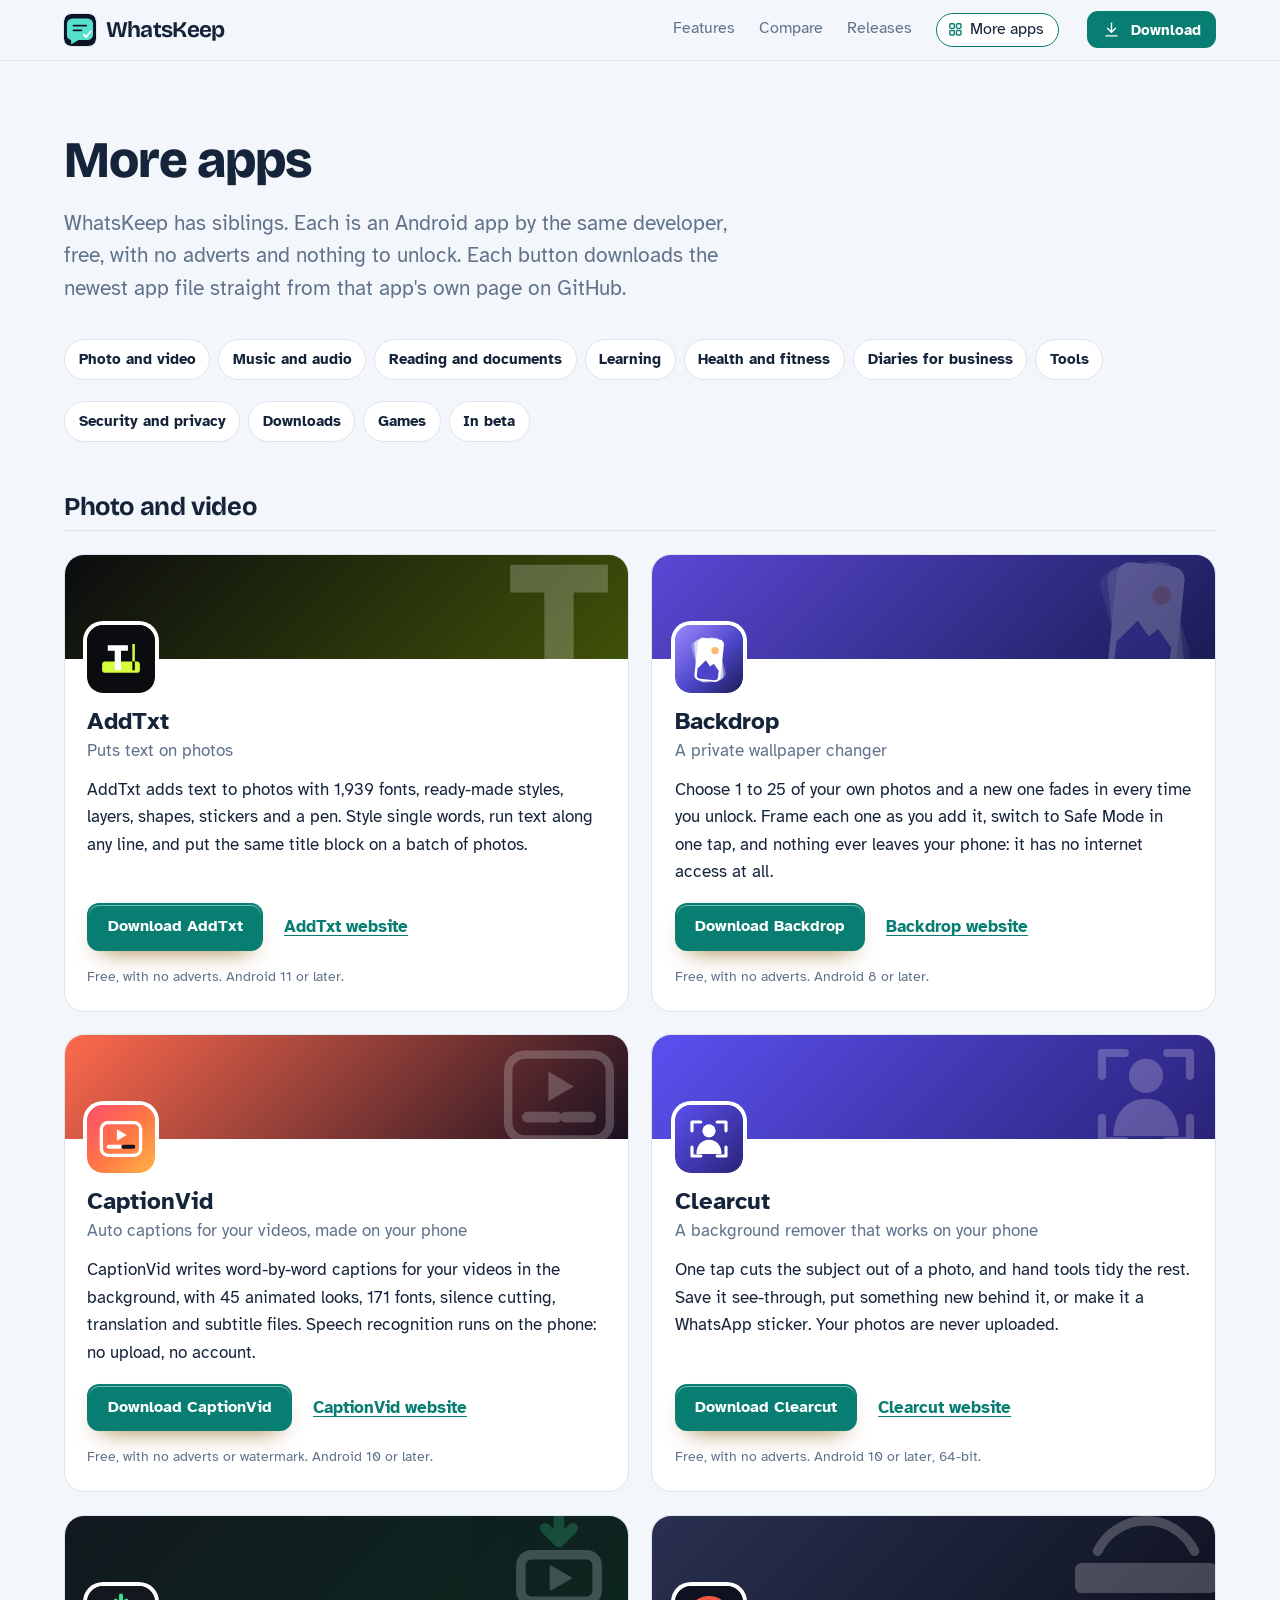
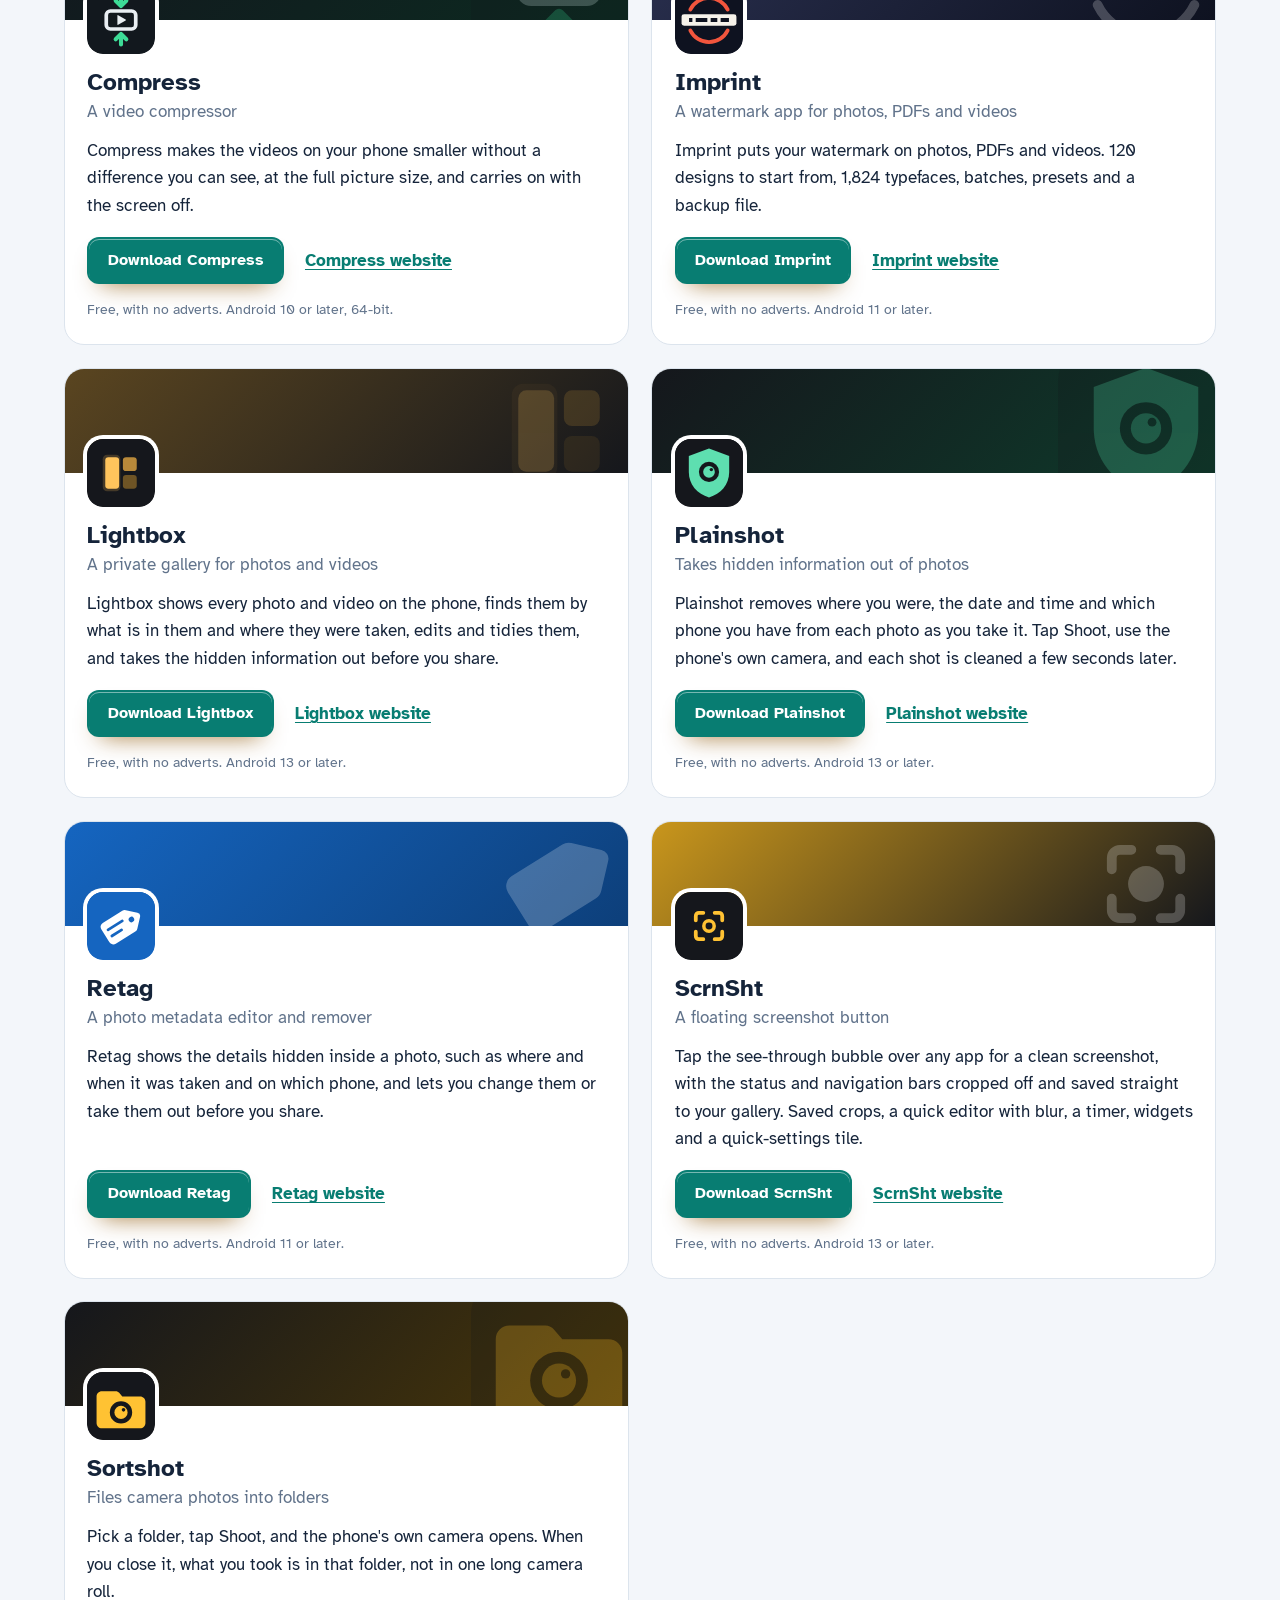
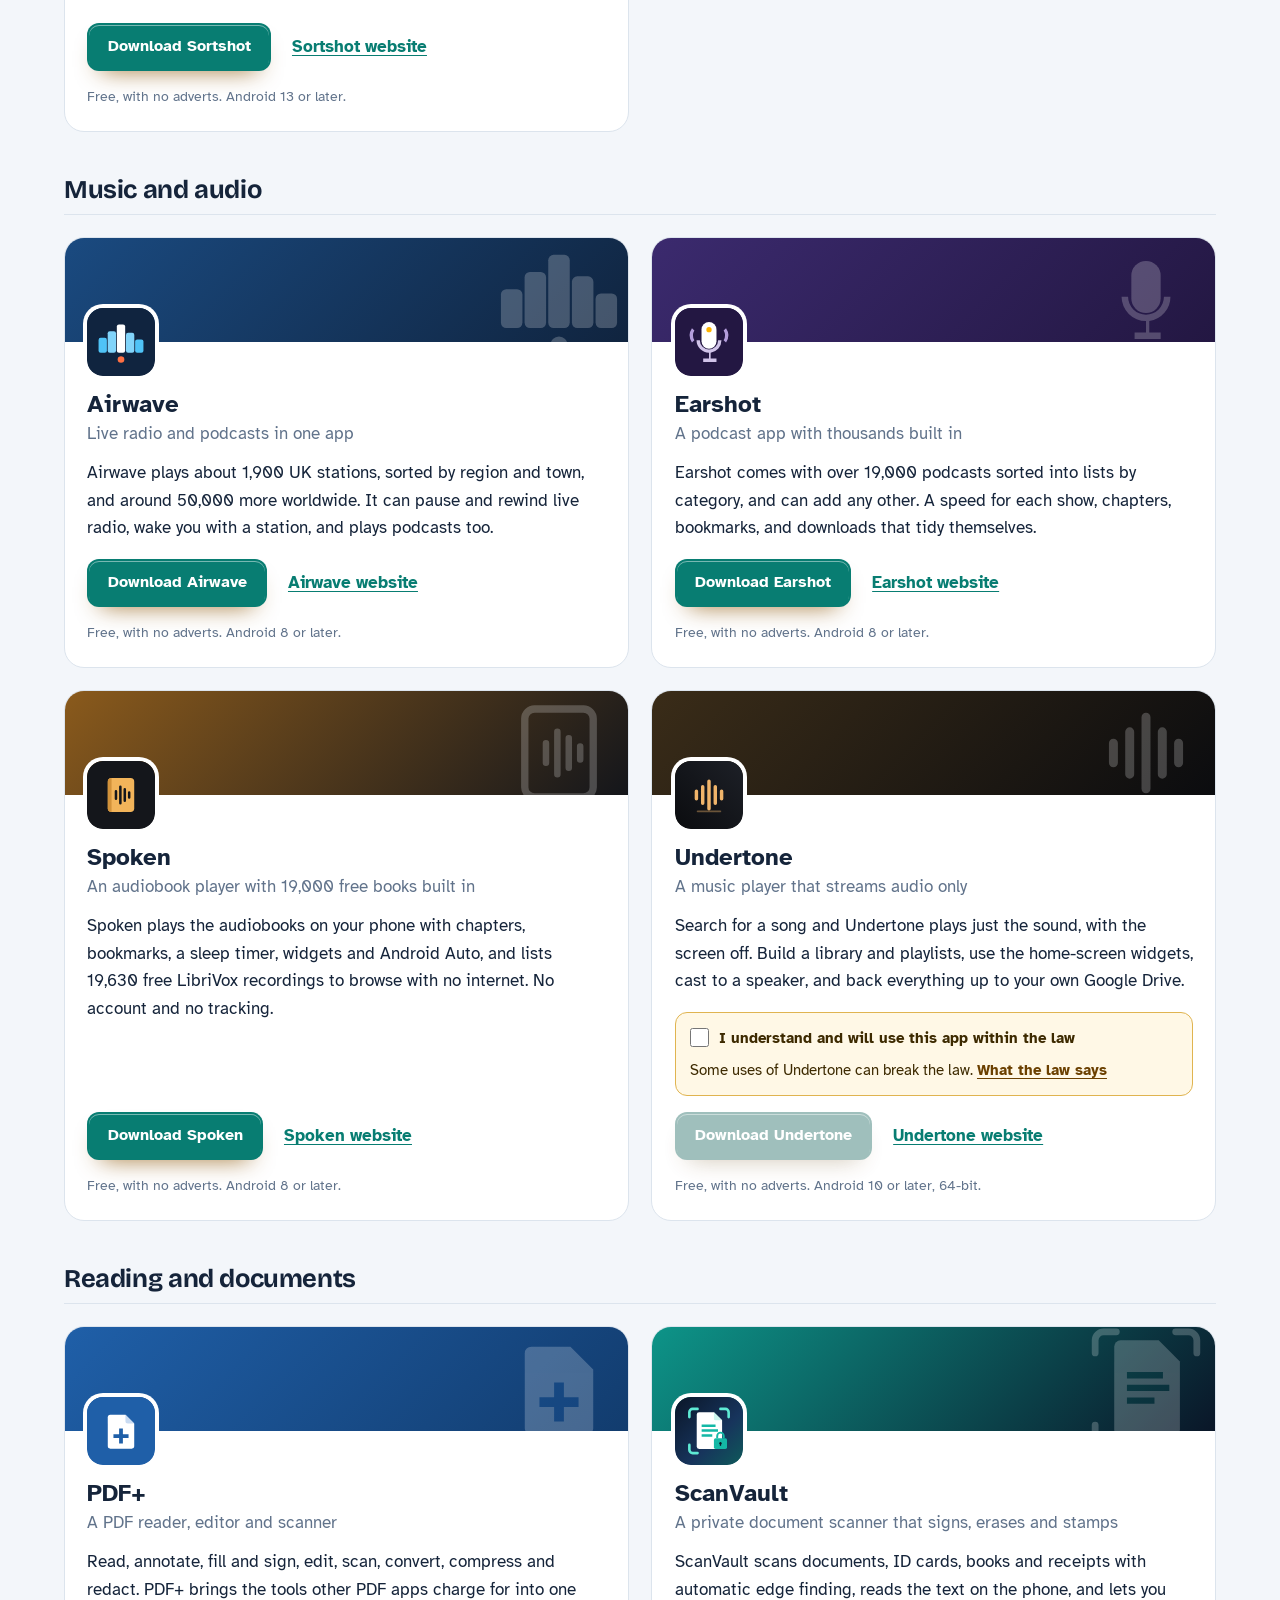
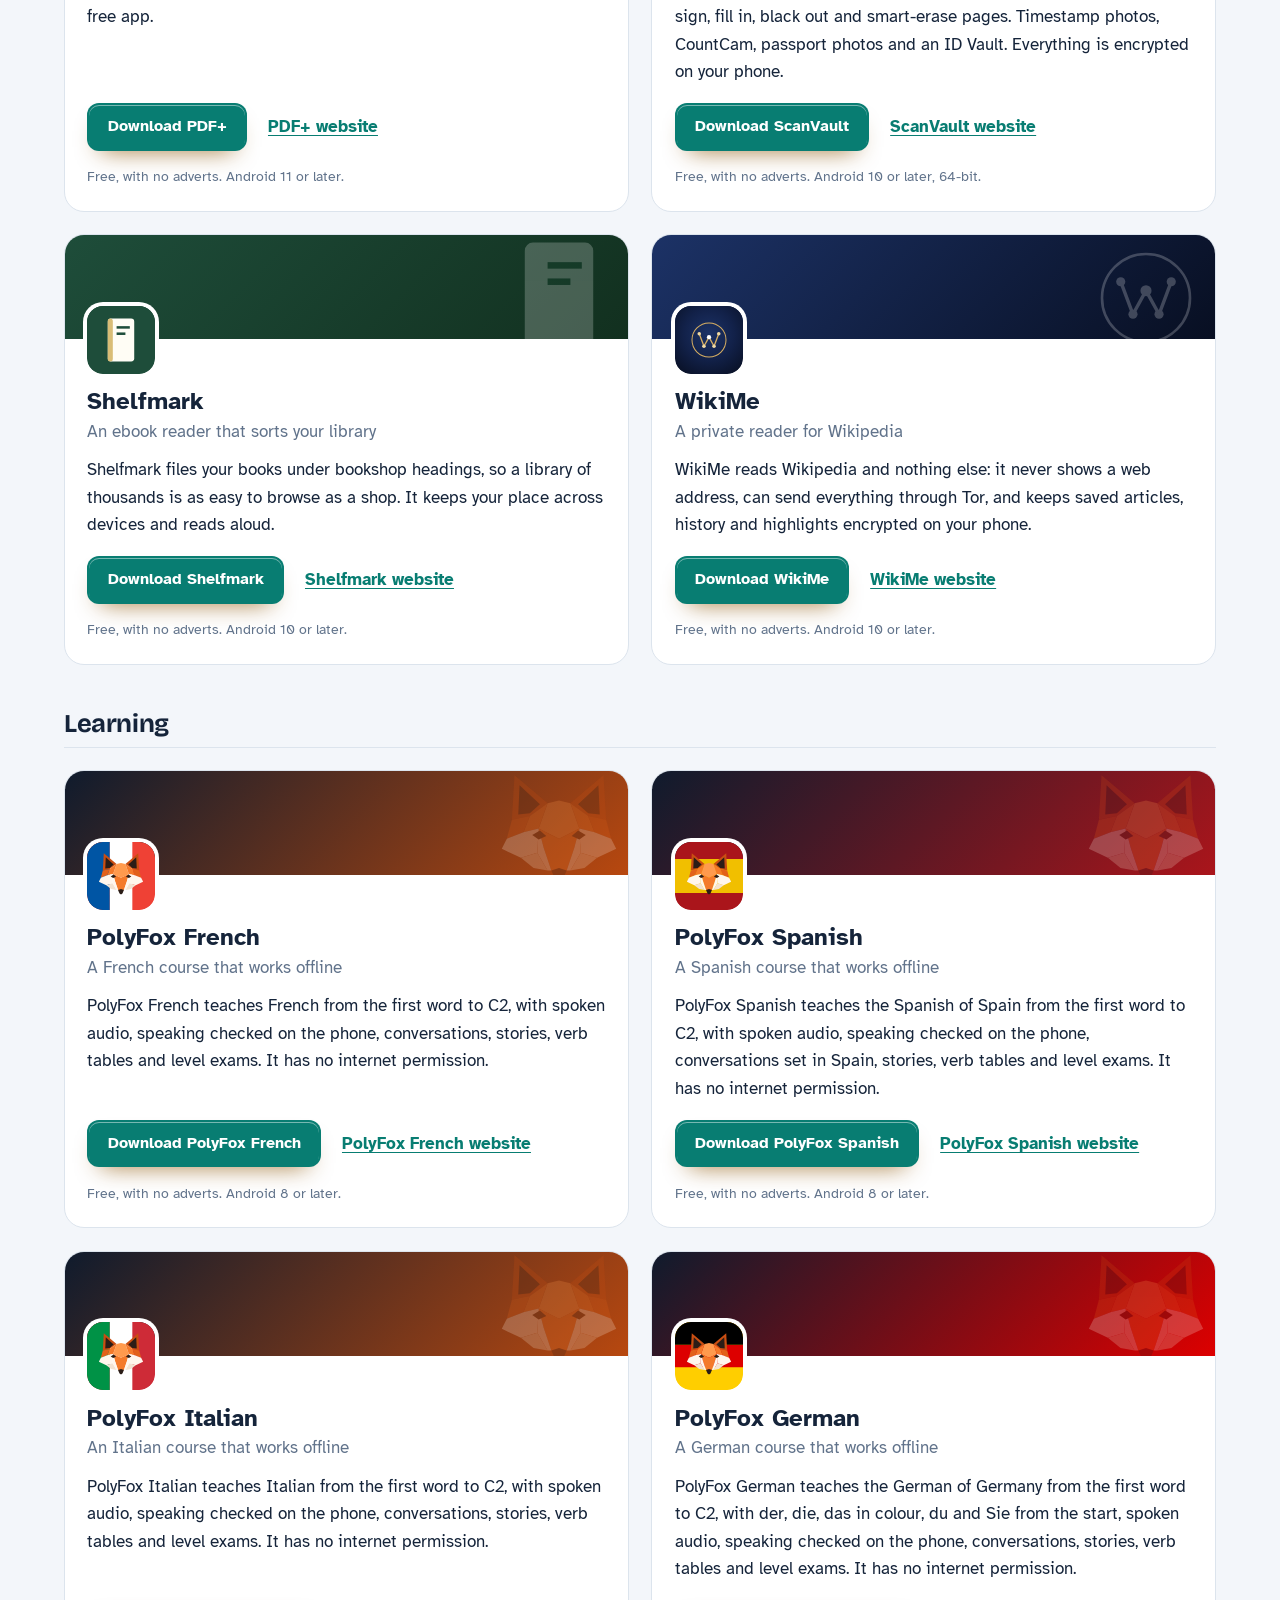
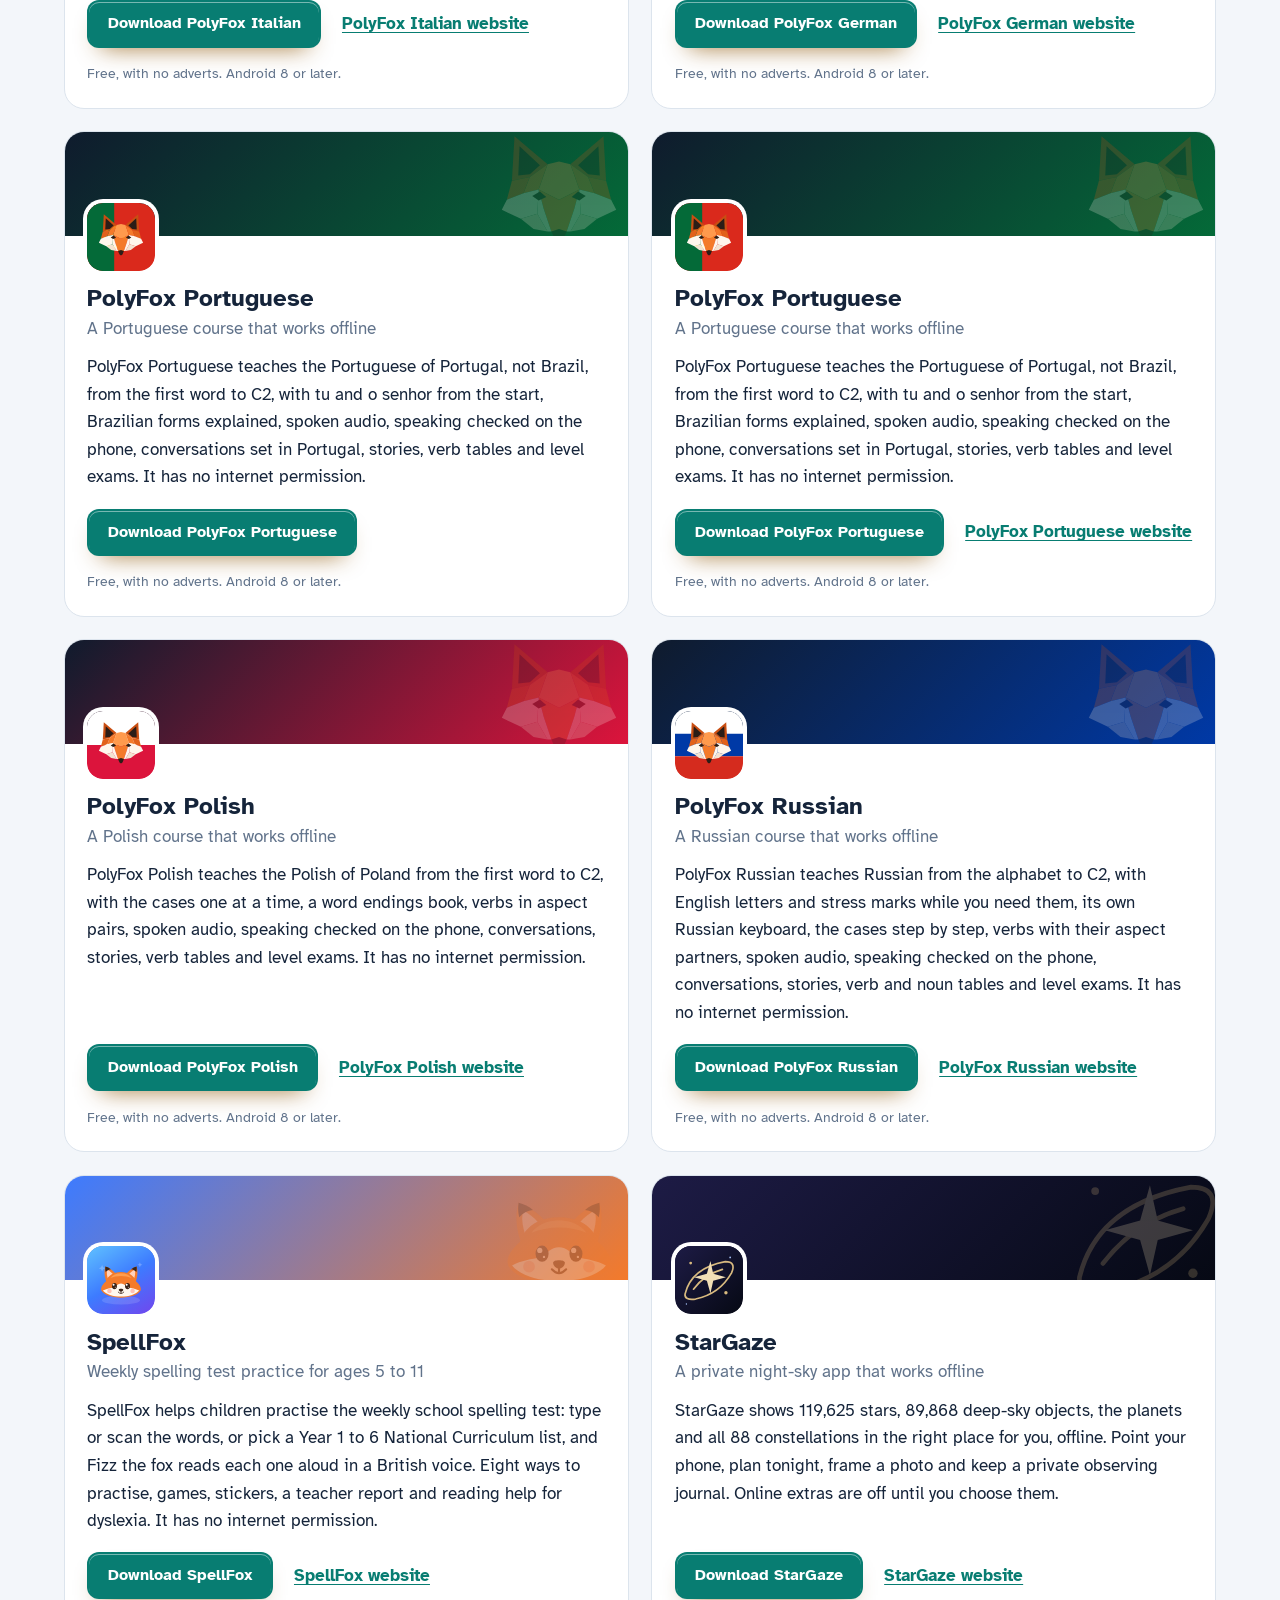
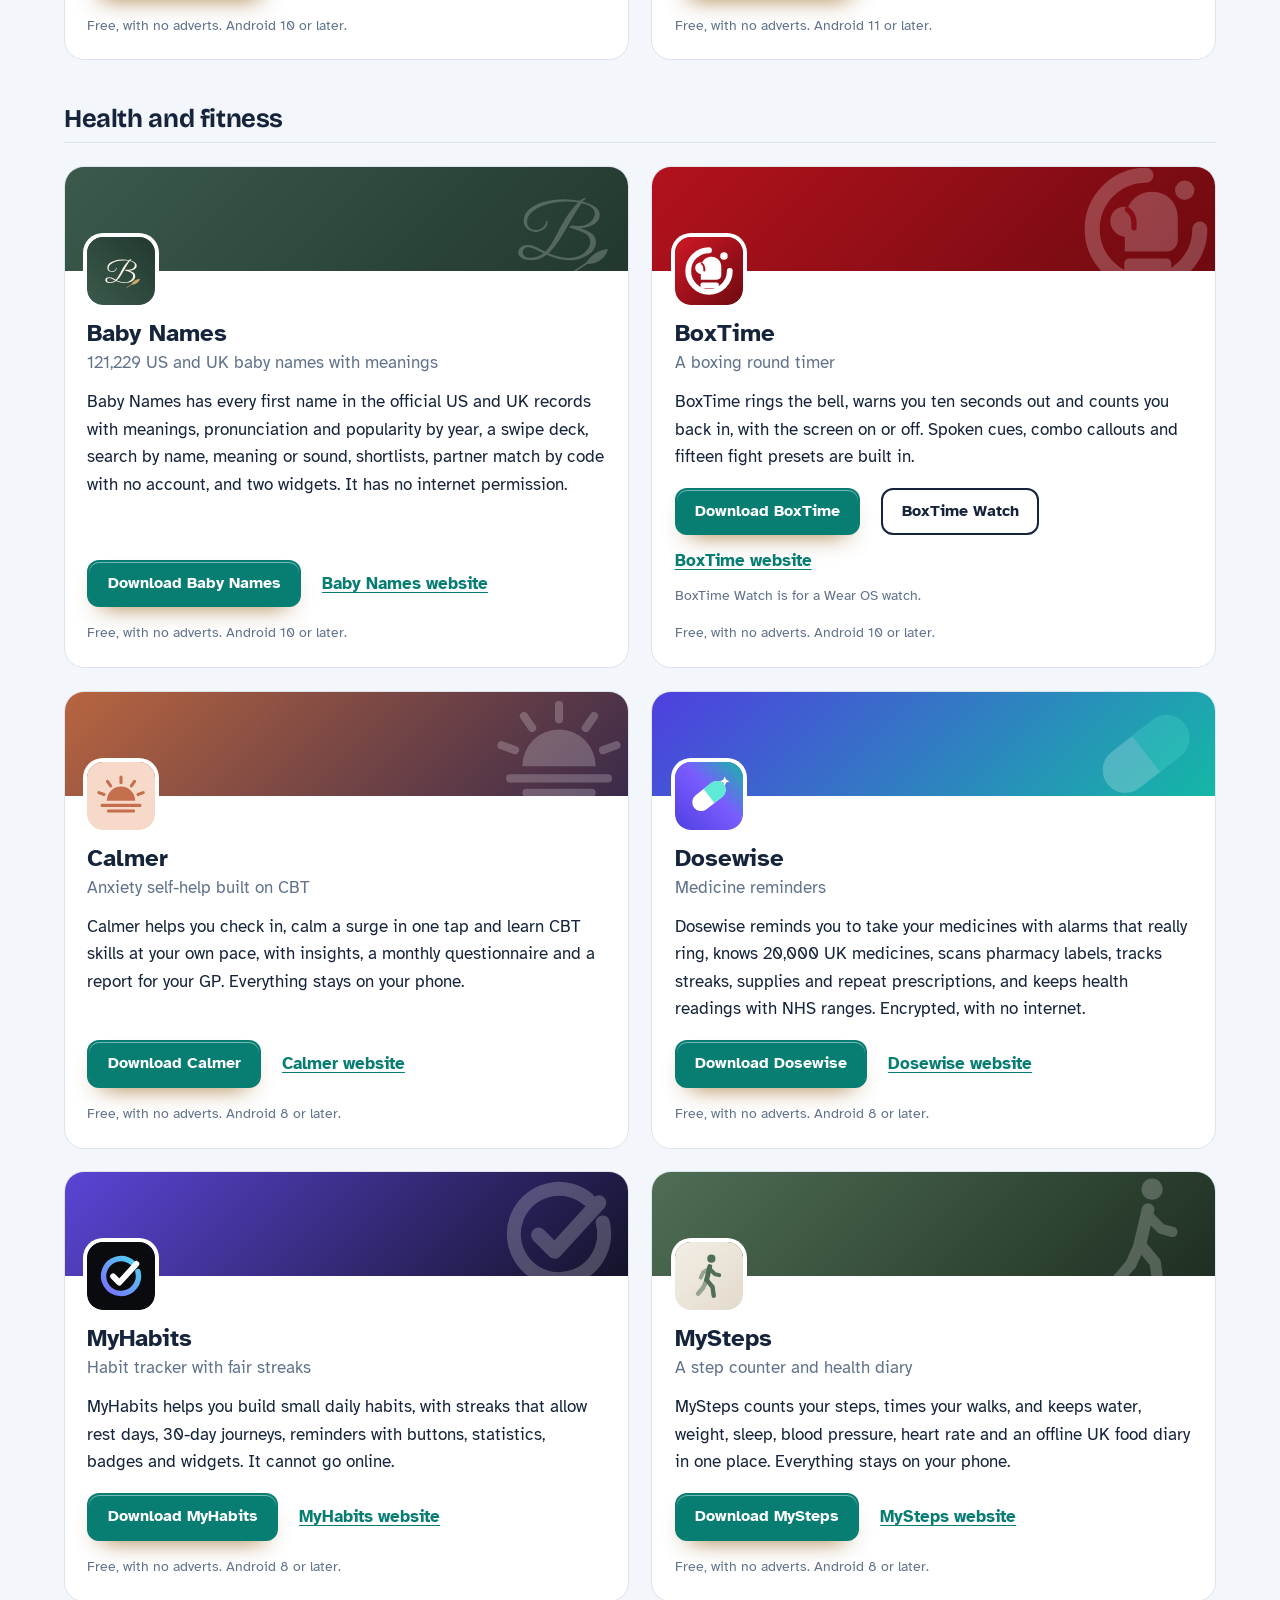
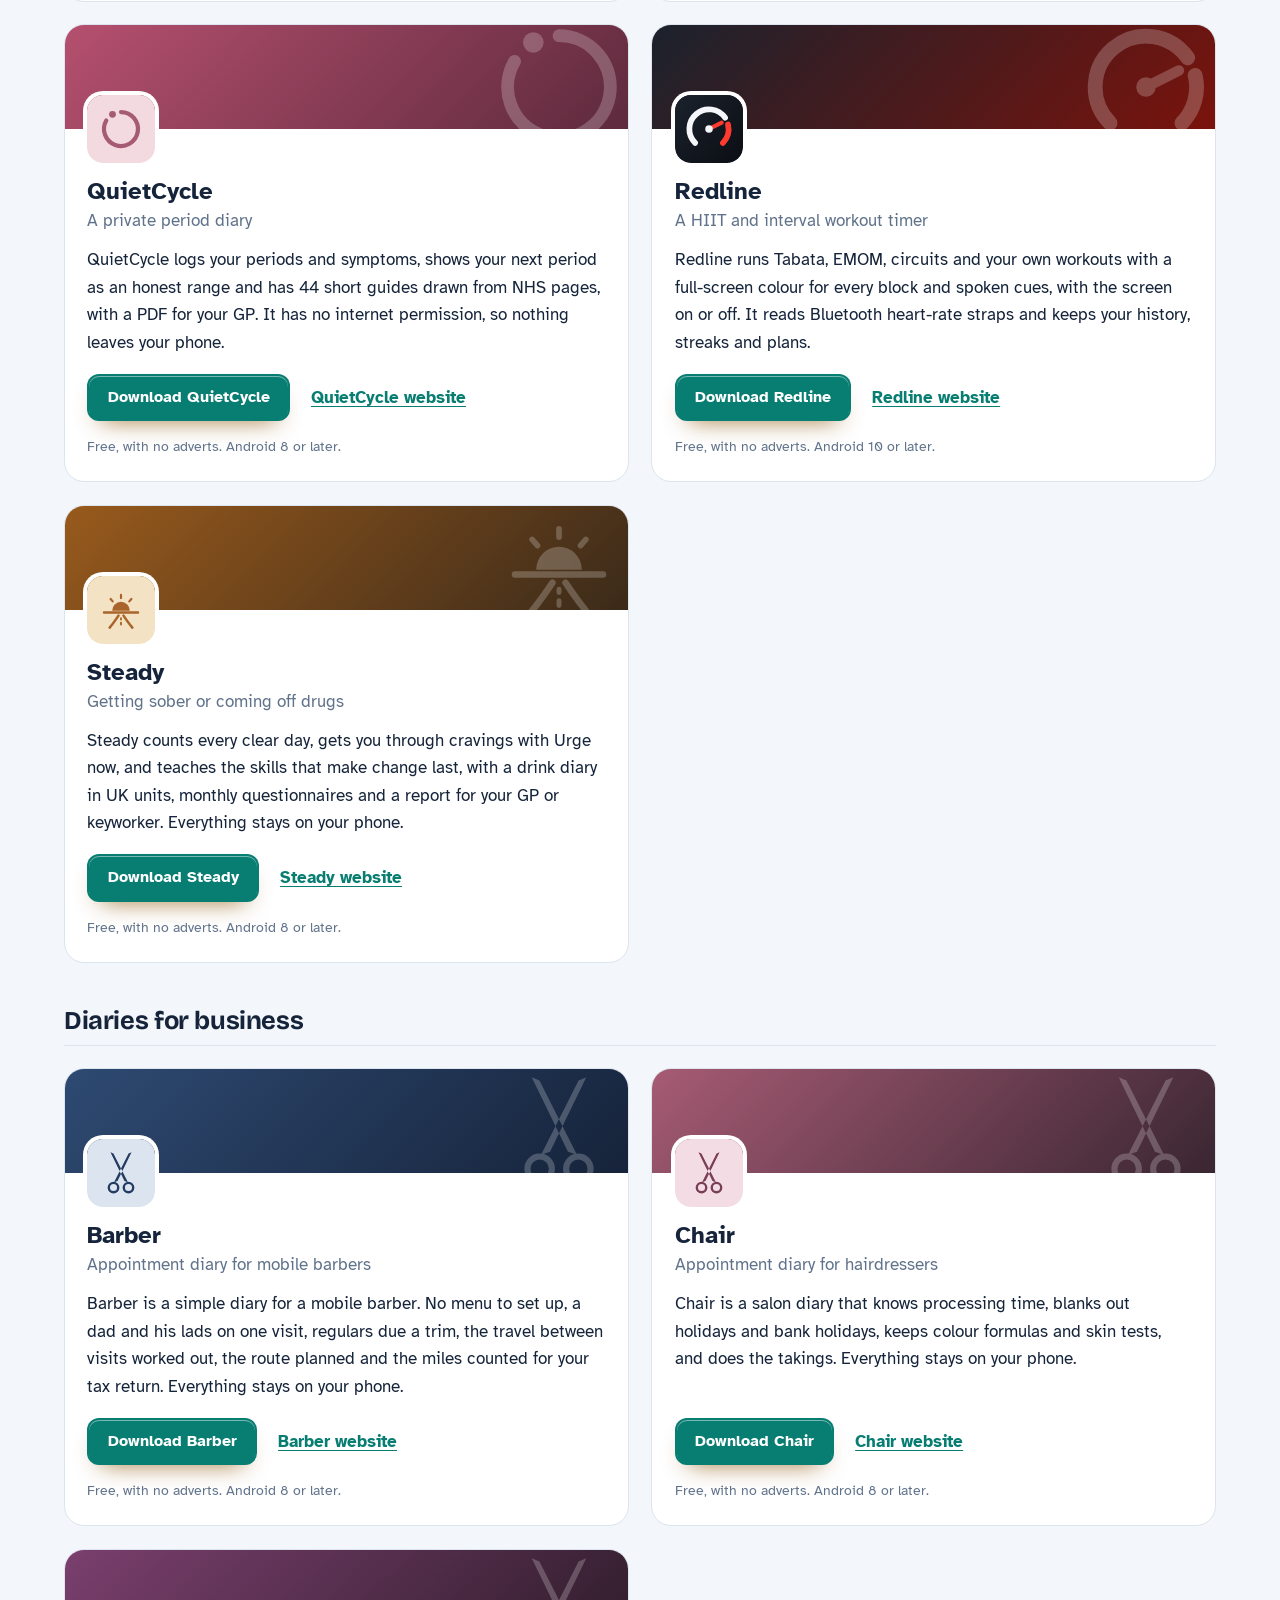
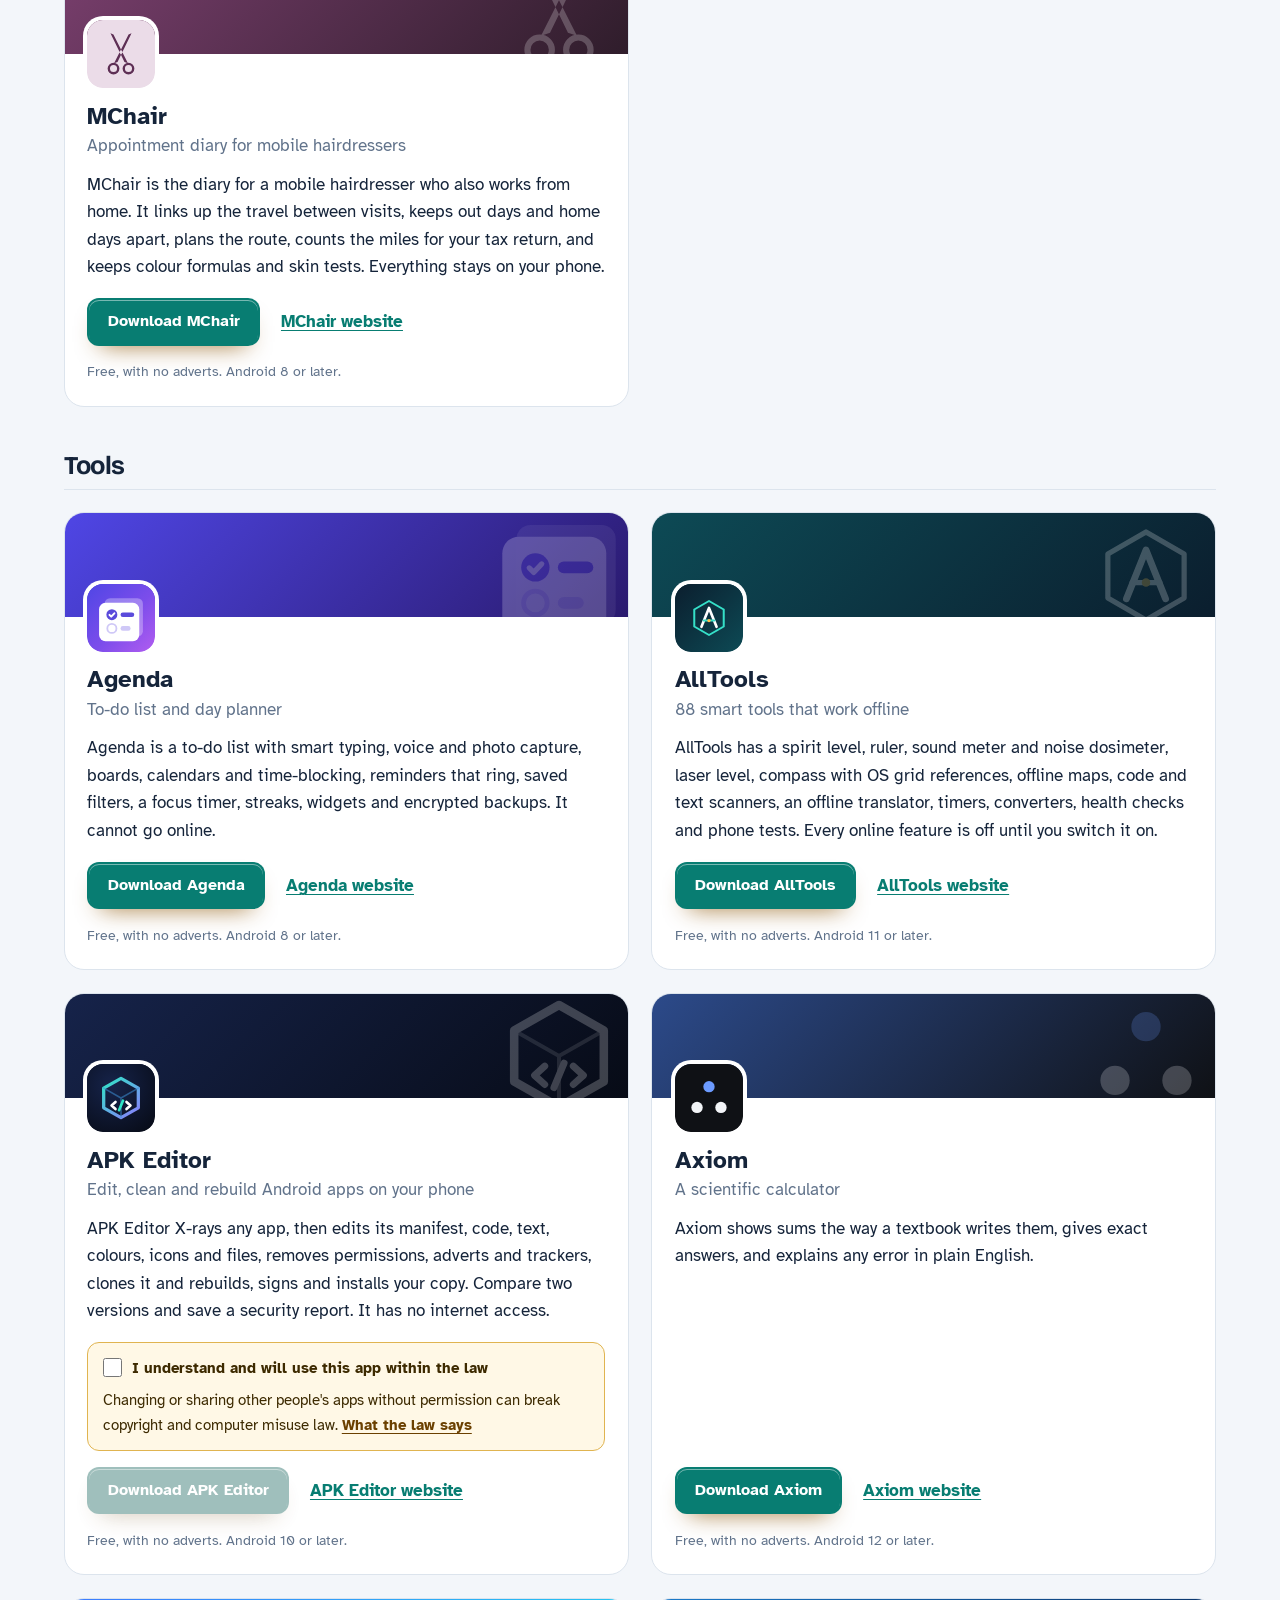
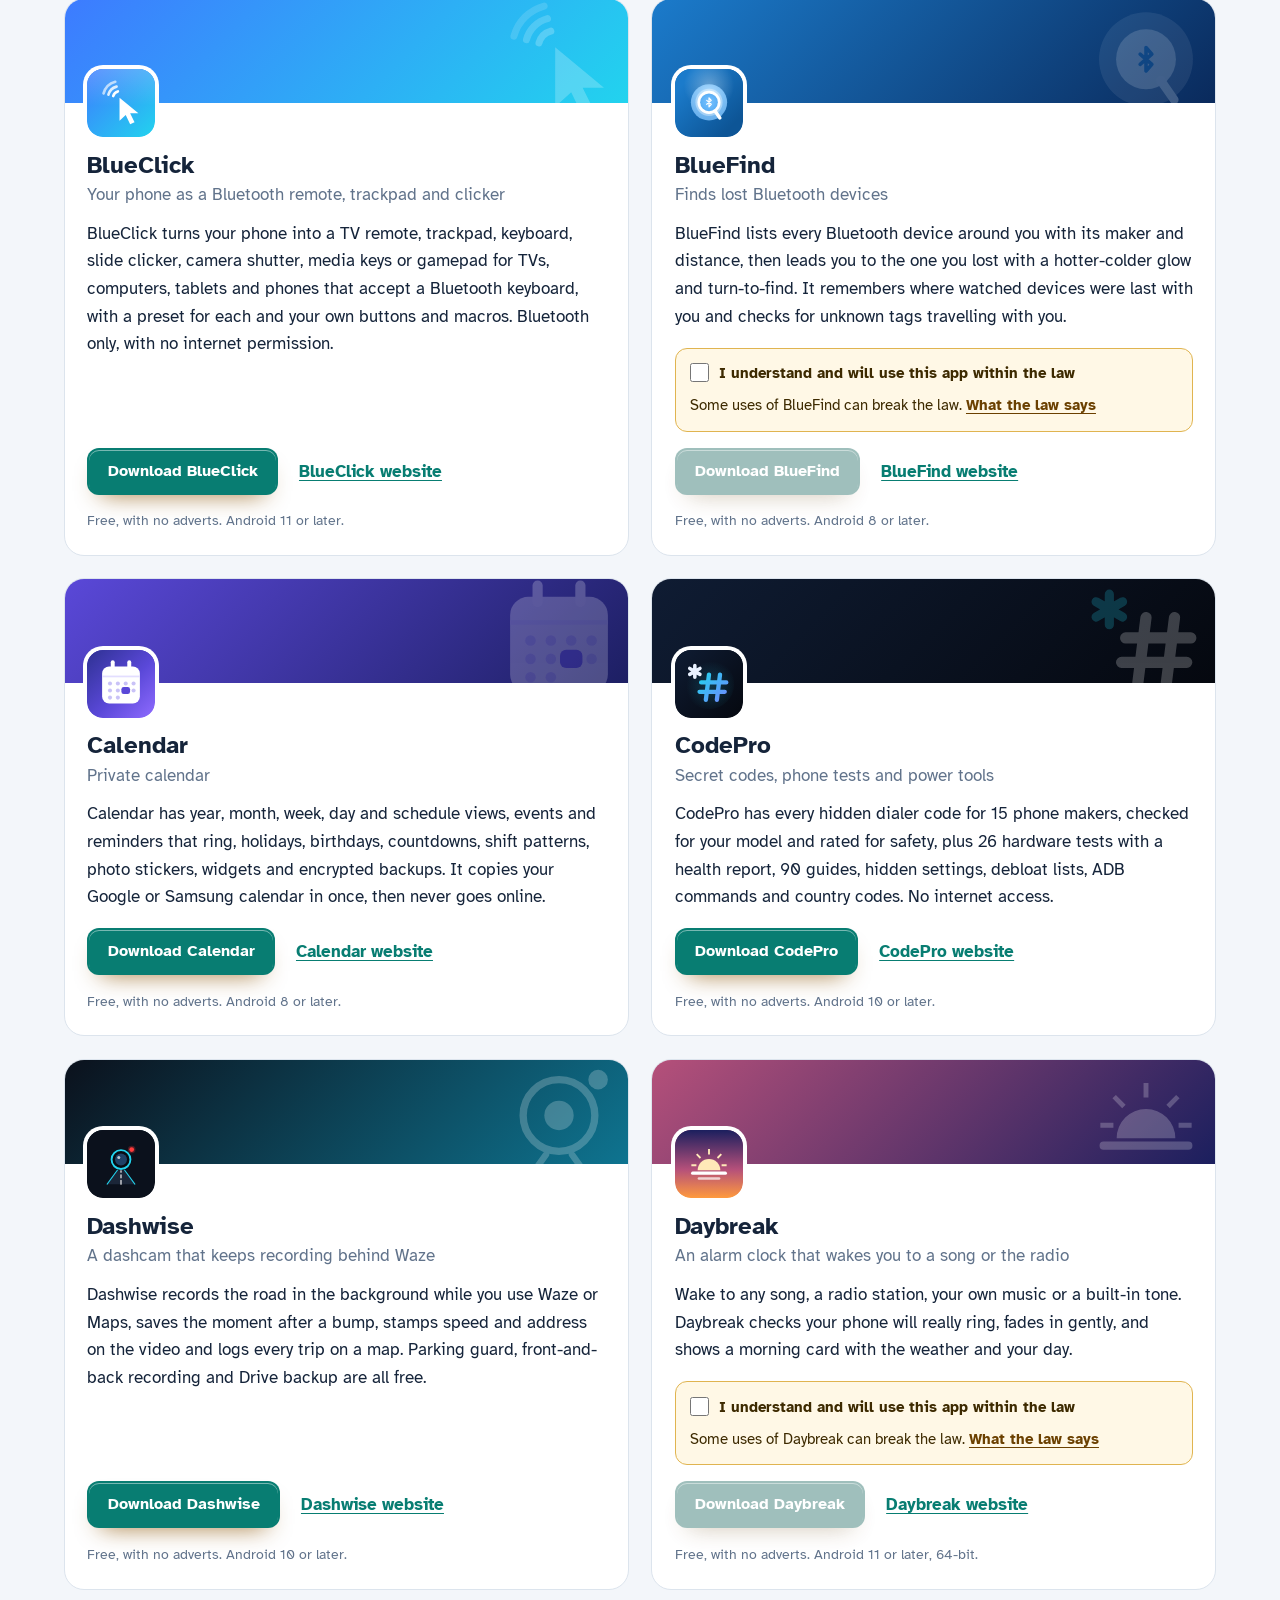
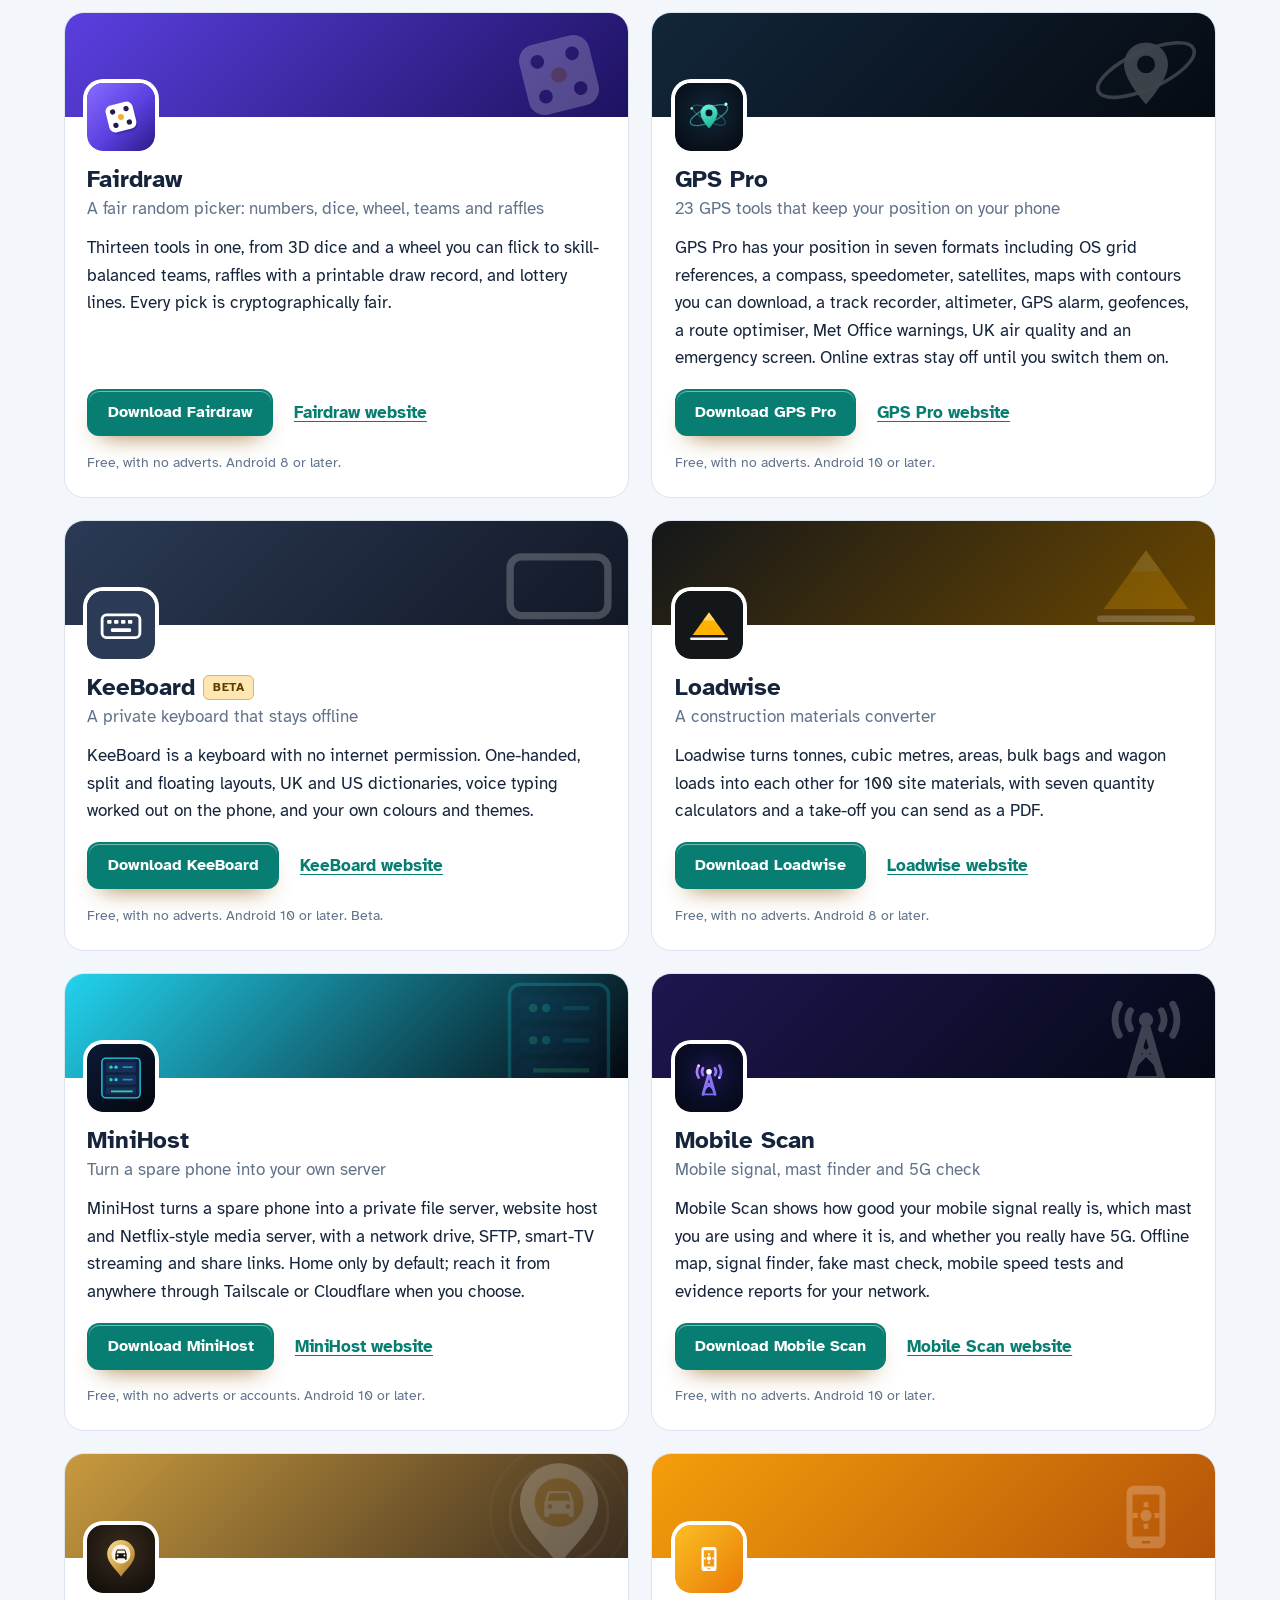
==== commit 82a4fa3e: "More apps: add SpellFox" ====
--- a/more-apps.html
+++ b/more-apps.html
@@ -4,7 +4,7 @@
 <meta charset="utf-8">
 <meta name="viewport" content="width=device-width, initial-scale=1">
 <title>More free Android apps from the maker of WhatsKeep</title>
-<meta name="description" content="All 98 free Android apps from the maker of WhatsKeep, in one list by category, each with its download and a link to its website.">
+<meta name="description" content="All 99 free Android apps from the maker of WhatsKeep, in one list by category, each with its download and a link to its website.">
 <meta name="author" content="Jonathan Jackson">
 <link rel="canonical" href="https://customgpter.github.io/whatskeep/more-apps.html">
 <meta name="theme-color" content="#f3f6fa" media="(prefers-color-scheme: light)">
@@ -12,7 +12,7 @@
 <meta property="og:type" content="website">
 <meta property="og:site_name" content="WhatsKeep">
 <meta property="og:title" content="More free Android apps from the maker of WhatsKeep">
-<meta property="og:description" content="All 98 free Android apps from the maker of WhatsKeep, in one list by category, each with its download and a link to its website.">
+<meta property="og:description" content="All 99 free Android apps from the maker of WhatsKeep, in one list by category, each with its download and a link to its website.">
 <meta property="og:url" content="https://customgpter.github.io/whatskeep/more-apps.html">
 <meta property="og:image" content="https://customgpter.github.io/whatskeep/assets/og.png">
 <meta property="og:image:width" content="1200">
@@ -26,7 +26,7 @@
 <link rel="preload" href="./assets/fonts/atkinson-hyperlegible-latin-400-normal.woff2" as="font" type="font/woff2" crossorigin>
 <link rel="stylesheet" href="./assets/site.css?v=1">
 <link rel="stylesheet" href="./assets/house.css?v=1">
-<script type="application/ld+json">{"@context":"https://schema.org","@type":"ItemList","name":"Apps from the maker of WhatsKeep","url":"https://customgpter.github.io/whatskeep/more-apps.html","itemListElement":[{"@type":"ListItem","position":1,"name":"AddTxt","url":"https://customgpter.github.io/addtxt/"},{"@type":"ListItem","position":2,"name":"Backdrop","url":"https://customgpter.github.io/backdrop/"},{"@type":"ListItem","position":3,"name":"CaptionVid","url":"https://customgpter.github.io/captionvid/"},{"@type":"ListItem","position":4,"name":"Clearcut","url":"https://customgpter.github.io/clearcut/"},{"@type":"ListItem","position":5,"name":"Compress","url":"https://customgpter.github.io/compress/"},{"@type":"ListItem","position":6,"name":"Imprint","url":"https://customgpter.github.io/imprint/"},{"@type":"ListItem","position":7,"name":"Lightbox","url":"https://customgpter.github.io/lightbox/"},{"@type":"ListItem","position":8,"name":"Plainshot","url":"https://customgpter.github.io/plainshot/"},{"@type":"ListItem","position":9,"name":"Retag","url":"https://customgpter.github.io/retag/"},{"@type":"ListItem","position":10,"name":"ScrnSht","url":"https://customgpter.github.io/scrnsht/"},{"@type":"ListItem","position":11,"name":"Sortshot","url":"https://customgpter.github.io/sortshot/"},{"@type":"ListItem","position":12,"name":"Airwave","url":"https://customgpter.github.io/airwave/"},{"@type":"ListItem","position":13,"name":"Earshot","url":"https://customgpter.github.io/earshot/"},{"@type":"ListItem","position":14,"name":"Spoken","url":"https://customgpter.github.io/spoken/"},{"@type":"ListItem","position":15,"name":"Undertone","url":"https://customgpter.github.io/undertone/"},{"@type":"ListItem","position":16,"name":"PDF+","url":"https://customgpter.github.io/pdfplus/"},{"@type":"ListItem","position":17,"name":"ScanVault","url":"https://customgpter.github.io/scanvault/"},{"@type":"ListItem","position":18,"name":"Shelfmark","url":"https://customgpter.github.io/shelfmark/"},{"@type":"ListItem","position":19,"name":"WikiMe","url":"https://customgpter.github.io/wikime/"},{"@type":"ListItem","position":20,"name":"PolyFox French","url":"https://customgpter.github.io/polyfox/"},{"@type":"ListItem","position":21,"name":"PolyFox German","url":"https://customgpter.github.io/polyfox-german/"},{"@type":"ListItem","position":22,"name":"PolyFox Portuguese","url":"https://customgpter.github.io/polyfox-portuguese/"},{"@type":"ListItem","position":23,"name":"PolyFox Polish","url":"https://customgpter.github.io/polyfox-polish/"},{"@type":"ListItem","position":24,"name":"PolyFox Russian","url":"https://customgpter.github.io/polyfox-russian/"},{"@type":"ListItem","position":25,"name":"StarGaze","url":"https://customgpter.github.io/stargaze/"},{"@type":"ListItem","position":26,"name":"Baby Names","url":"https://customgpter.github.io/babynames/"},{"@type":"ListItem","position":27,"name":"BoxTime","url":"https://customgpter.github.io/boxtime/"},{"@type":"ListItem","position":28,"name":"Calmer","url":"https://customgpter.github.io/calmer/"},{"@type":"ListItem","position":29,"name":"Dosewise","url":"https://customgpter.github.io/dosewise/"},{"@type":"ListItem","position":30,"name":"MyHabits","url":"https://customgpter.github.io/myhabits/"},{"@type":"ListItem","position":31,"name":"MySteps","url":"https://customgpter.github.io/mysteps/"},{"@type":"ListItem","position":32,"name":"QuietCycle","url":"https://customgpter.github.io/quietcycle/"},{"@type":"ListItem","position":33,"name":"Redline","url":"https://customgpter.github.io/redline/"},{"@type":"ListItem","position":34,"name":"Steady","url":"https://customgpter.github.io/steady/"},{"@type":"ListItem","position":35,"name":"Barber","url":"https://customgpter.github.io/barber/"},{"@type":"ListItem","position":36,"name":"Chair","url":"https://customgpter.github.io/chair/"},{"@type":"ListItem","position":37,"name":"MChair","url":"https://customgpter.github.io/mchair/"},{"@type":"ListItem","position":38,"name":"Agenda","url":"https://customgpter.github.io/agenda/"},{"@type":"ListItem","position":39,"name":"AllTools","url":"https://customgpter.github.io/alltools/"},{"@type":"ListItem","position":40,"name":"APK Editor","url":"https://customgpter.github.io/apkeditor/"},{"@type":"ListItem","position":41,"name":"Axiom","url":"https://customgpter.github.io/axiom/"},{"@type":"ListItem","position":42,"name":"BlueClick","url":"https://customgpter.github.io/blueclick/"},{"@type":"ListItem","position":43,"name":"BlueFind","url":"https://customgpter.github.io/bluefind/"},{"@type":"ListItem","position":44,"name":"Calendar","url":"https://customgpter.github.io/calendar/"},{"@type":"ListItem","position":45,"name":"CodePro","url":"https://customgpter.github.io/codepro/"},{"@type":"ListItem","position":46,"name":"Dashwise","url":"https://customgpter.github.io/dashwise/"},{"@type":"ListItem","position":47,"name":"Daybreak","url":"https://customgpter.github.io/daybreak/"},{"@type":"ListItem","position":48,"name":"Fairdraw","url":"https://customgpter.github.io/fairdraw/"},{"@type":"ListItem","position":49,"name":"GPS Pro","url":"https://customgpter.github.io/gpspro/"},{"@type":"ListItem","position":50,"name":"KeeBoard","url":"https://customgpter.github.io/keeboard/"},{"@type":"ListItem","position":51,"name":"Loadwise","url":"https://customgpter.github.io/loadwise/"},{"@type":"ListItem","position":52,"name":"MiniHost","url":"https://customgpter.github.io/minihost/"},{"@type":"ListItem","position":53,"name":"Mobile Scan","url":"https://customgpter.github.io/mobilescan/"},{"@type":"ListItem","position":54,"name":"Parkwise","url":"https://customgpter.github.io/parkwise/"},{"@type":"ListItem","position":55,"name":"Pocketmind","url":"https://customgpter.github.io/pocketmind/"},{"@type":"ListItem","position":56,"name":"Refine","url":"https://customgpter.github.io/refine/"},{"@type":"ListItem","position":57,"name":"Shiftwise","url":"https://customgpter.github.io/shiftwise/"},{"@type":"ListItem","position":58,"name":"SimpleCalc","url":"https://customgpter.github.io/simplecalc/"},{"@type":"ListItem","position":59,"name":"Skyline","url":"https://customgpter.github.io/skyline/"},{"@type":"ListItem","position":60,"name":"Slipway","url":"https://customgpter.github.io/slipway/"},{"@type":"ListItem","position":61,"name":"Tagger","url":"https://customgpter.github.io/tagger/"},{"@type":"ListItem","position":62,"name":"TotalClean","url":"https://customgpter.github.io/totalclean/"},{"@type":"ListItem","position":63,"name":"TVLink","url":"https://customgpter.github.io/tvlink/"},{"@type":"ListItem","position":64,"name":"Unbox","url":"https://customgpter.github.io/unbox/"},{"@type":"ListItem","position":65,"name":"WhatsKeep","url":"https://customgpter.github.io/whatskeep/"},{"@type":"ListItem","position":66,"name":"WiFi Scan","url":"https://customgpter.github.io/wifiscan/"},{"@type":"ListItem","position":67,"name":"Auditly","url":"https://customgpter.github.io/auditly/"},{"@type":"ListItem","position":68,"name":"Backchannel","url":"https://customgpter.github.io/backchannel/"},{"@type":"ListItem","position":69,"name":"ENotes","url":"https://customgpter.github.io/enotes/"},{"@type":"ListItem","position":70,"name":"FindMe","url":"https://customgpter.github.io/findme/"},{"@type":"ListItem","position":71,"name":"iLock","url":"https://customgpter.github.io/ilock/"},{"@type":"ListItem","position":72,"name":"ImSafe","url":"https://customgpter.github.io/imsafe/"},{"@type":"ListItem","position":73,"name":"IShred","url":"https://customgpter.github.io/ishred/"},{"@type":"ListItem","position":74,"name":"LockBox","url":"https://customgpter.github.io/lockbox/"},{"@type":"ListItem","position":75,"name":"PassVault","url":"https://customgpter.github.io/passvault/"},{"@type":"ListItem","position":76,"name":"SpyFind","url":"https://customgpter.github.io/spyfind/"},{"@type":"ListItem","position":77,"name":"TextWipe","url":"https://customgpter.github.io/textwipe/"},{"@type":"ListItem","position":78,"name":"Tracewire","url":"https://customgpter.github.io/tracewire/"},{"@type":"ListItem","position":79,"name":"Vigil","url":"https://customgpter.github.io/vigil/"},{"@type":"ListItem","position":80,"name":"Grab","url":"https://customgpter.github.io/grab/"},{"@type":"ListItem","position":81,"name":"Swarm","url":"https://customgpter.github.io/swarm/"},{"@type":"ListItem","position":82,"name":"Plane Games","url":"https://customgpter.github.io/plane-games/"},{"@type":"ListItem","position":83,"name":"Ninefold","url":"https://customgpter.github.io/ninefold/"},{"@type":"ListItem","position":84,"name":"Cubewise","url":"https://customgpter.github.io/cubewise/"},{"@type":"ListItem","position":85,"name":"Tilewise","url":"https://customgpter.github.io/tilewise/"},{"@type":"ListItem","position":86,"name":"Letterwise","url":"https://customgpter.github.io/letterwise/"},{"@type":"ListItem","position":87,"name":"Kingside","url":"https://customgpter.github.io/kingside/"},{"@type":"ListItem","position":88,"name":"Deckhand","url":"https://customgpter.github.io/deckhand/"},{"@type":"ListItem","position":89,"name":"SNESForge","url":"https://customgpter.github.io/snesforge/"},{"@type":"ListItem","position":90,"name":"Fame Boy","url":"https://customgpter.github.io/fameboy/"},{"@type":"ListItem","position":91,"name":"PSPPro","url":"https://customgpter.github.io/psppro/"},{"@type":"ListItem","position":92,"name":"MegaGen","url":"https://customgpter.github.io/megagen/"},{"@type":"ListItem","position":93,"name":"QVR","url":"https://customgpter.github.io/qvr/"},{"@type":"ListItem","position":94,"name":"QVR Watch","url":"https://customgpter.github.io/qvr-watch/"},{"@type":"ListItem","position":95,"name":"QVRLite","url":"https://customgpter.github.io/qvrlite/"},{"@type":"ListItem","position":96,"name":"Onionz","url":"https://customgpter.github.io/onionz/"},{"@type":"ListItem","position":97,"name":"OnionzWeb","url":"https://customgpter.github.io/onionzweb/"}]}</script>
+<script type="application/ld+json">{"@context":"https://schema.org","@type":"ItemList","name":"Apps from the maker of WhatsKeep","url":"https://customgpter.github.io/whatskeep/more-apps.html","itemListElement":[{"@type":"ListItem","position":1,"name":"AddTxt","url":"https://customgpter.github.io/addtxt/"},{"@type":"ListItem","position":2,"name":"Backdrop","url":"https://customgpter.github.io/backdrop/"},{"@type":"ListItem","position":3,"name":"CaptionVid","url":"https://customgpter.github.io/captionvid/"},{"@type":"ListItem","position":4,"name":"Clearcut","url":"https://customgpter.github.io/clearcut/"},{"@type":"ListItem","position":5,"name":"Compress","url":"https://customgpter.github.io/compress/"},{"@type":"ListItem","position":6,"name":"Imprint","url":"https://customgpter.github.io/imprint/"},{"@type":"ListItem","position":7,"name":"Lightbox","url":"https://customgpter.github.io/lightbox/"},{"@type":"ListItem","position":8,"name":"Plainshot","url":"https://customgpter.github.io/plainshot/"},{"@type":"ListItem","position":9,"name":"Retag","url":"https://customgpter.github.io/retag/"},{"@type":"ListItem","position":10,"name":"ScrnSht","url":"https://customgpter.github.io/scrnsht/"},{"@type":"ListItem","position":11,"name":"Sortshot","url":"https://customgpter.github.io/sortshot/"},{"@type":"ListItem","position":12,"name":"Airwave","url":"https://customgpter.github.io/airwave/"},{"@type":"ListItem","position":13,"name":"Earshot","url":"https://customgpter.github.io/earshot/"},{"@type":"ListItem","position":14,"name":"Spoken","url":"https://customgpter.github.io/spoken/"},{"@type":"ListItem","position":15,"name":"Undertone","url":"https://customgpter.github.io/undertone/"},{"@type":"ListItem","position":16,"name":"PDF+","url":"https://customgpter.github.io/pdfplus/"},{"@type":"ListItem","position":17,"name":"ScanVault","url":"https://customgpter.github.io/scanvault/"},{"@type":"ListItem","position":18,"name":"Shelfmark","url":"https://customgpter.github.io/shelfmark/"},{"@type":"ListItem","position":19,"name":"WikiMe","url":"https://customgpter.github.io/wikime/"},{"@type":"ListItem","position":20,"name":"PolyFox French","url":"https://customgpter.github.io/polyfox/"},{"@type":"ListItem","position":21,"name":"PolyFox German","url":"https://customgpter.github.io/polyfox-german/"},{"@type":"ListItem","position":22,"name":"PolyFox Portuguese","url":"https://customgpter.github.io/polyfox-portuguese/"},{"@type":"ListItem","position":23,"name":"PolyFox Polish","url":"https://customgpter.github.io/polyfox-polish/"},{"@type":"ListItem","position":24,"name":"PolyFox Russian","url":"https://customgpter.github.io/polyfox-russian/"},{"@type":"ListItem","position":25,"name":"SpellFox","url":"https://customgpter.github.io/spellfox/"},{"@type":"ListItem","position":26,"name":"StarGaze","url":"https://customgpter.github.io/stargaze/"},{"@type":"ListItem","position":27,"name":"Baby Names","url":"https://customgpter.github.io/babynames/"},{"@type":"ListItem","position":28,"name":"BoxTime","url":"https://customgpter.github.io/boxtime/"},{"@type":"ListItem","position":29,"name":"Calmer","url":"https://customgpter.github.io/calmer/"},{"@type":"ListItem","position":30,"name":"Dosewise","url":"https://customgpter.github.io/dosewise/"},{"@type":"ListItem","position":31,"name":"MyHabits","url":"https://customgpter.github.io/myhabits/"},{"@type":"ListItem","position":32,"name":"MySteps","url":"https://customgpter.github.io/mysteps/"},{"@type":"ListItem","position":33,"name":"QuietCycle","url":"https://customgpter.github.io/quietcycle/"},{"@type":"ListItem","position":34,"name":"Redline","url":"https://customgpter.github.io/redline/"},{"@type":"ListItem","position":35,"name":"Steady","url":"https://customgpter.github.io/steady/"},{"@type":"ListItem","position":36,"name":"Barber","url":"https://customgpter.github.io/barber/"},{"@type":"ListItem","position":37,"name":"Chair","url":"https://customgpter.github.io/chair/"},{"@type":"ListItem","position":38,"name":"MChair","url":"https://customgpter.github.io/mchair/"},{"@type":"ListItem","position":39,"name":"Agenda","url":"https://customgpter.github.io/agenda/"},{"@type":"ListItem","position":40,"name":"AllTools","url":"https://customgpter.github.io/alltools/"},{"@type":"ListItem","position":41,"name":"APK Editor","url":"https://customgpter.github.io/apkeditor/"},{"@type":"ListItem","position":42,"name":"Axiom","url":"https://customgpter.github.io/axiom/"},{"@type":"ListItem","position":43,"name":"BlueClick","url":"https://customgpter.github.io/blueclick/"},{"@type":"ListItem","position":44,"name":"BlueFind","url":"https://customgpter.github.io/bluefind/"},{"@type":"ListItem","position":45,"name":"Calendar","url":"https://customgpter.github.io/calendar/"},{"@type":"ListItem","position":46,"name":"CodePro","url":"https://customgpter.github.io/codepro/"},{"@type":"ListItem","position":47,"name":"Dashwise","url":"https://customgpter.github.io/dashwise/"},{"@type":"ListItem","position":48,"name":"Daybreak","url":"https://customgpter.github.io/daybreak/"},{"@type":"ListItem","position":49,"name":"Fairdraw","url":"https://customgpter.github.io/fairdraw/"},{"@type":"ListItem","position":50,"name":"GPS Pro","url":"https://customgpter.github.io/gpspro/"},{"@type":"ListItem","position":51,"name":"KeeBoard","url":"https://customgpter.github.io/keeboard/"},{"@type":"ListItem","position":52,"name":"Loadwise","url":"https://customgpter.github.io/loadwise/"},{"@type":"ListItem","position":53,"name":"MiniHost","url":"https://customgpter.github.io/minihost/"},{"@type":"ListItem","position":54,"name":"Mobile Scan","url":"https://customgpter.github.io/mobilescan/"},{"@type":"ListItem","position":55,"name":"Parkwise","url":"https://customgpter.github.io/parkwise/"},{"@type":"ListItem","position":56,"name":"Pocketmind","url":"https://customgpter.github.io/pocketmind/"},{"@type":"ListItem","position":57,"name":"Refine","url":"https://customgpter.github.io/refine/"},{"@type":"ListItem","position":58,"name":"Shiftwise","url":"https://customgpter.github.io/shiftwise/"},{"@type":"ListItem","position":59,"name":"SimpleCalc","url":"https://customgpter.github.io/simplecalc/"},{"@type":"ListItem","position":60,"name":"Skyline","url":"https://customgpter.github.io/skyline/"},{"@type":"ListItem","position":61,"name":"Slipway","url":"https://customgpter.github.io/slipway/"},{"@type":"ListItem","position":62,"name":"Tagger","url":"https://customgpter.github.io/tagger/"},{"@type":"ListItem","position":63,"name":"TotalClean","url":"https://customgpter.github.io/totalclean/"},{"@type":"ListItem","position":64,"name":"TVLink","url":"https://customgpter.github.io/tvlink/"},{"@type":"ListItem","position":65,"name":"Unbox","url":"https://customgpter.github.io/unbox/"},{"@type":"ListItem","position":66,"name":"WhatsKeep","url":"https://customgpter.github.io/whatskeep/"},{"@type":"ListItem","position":67,"name":"WiFi Scan","url":"https://customgpter.github.io/wifiscan/"},{"@type":"ListItem","position":68,"name":"Auditly","url":"https://customgpter.github.io/auditly/"},{"@type":"ListItem","position":69,"name":"Backchannel","url":"https://customgpter.github.io/backchannel/"},{"@type":"ListItem","position":70,"name":"ENotes","url":"https://customgpter.github.io/enotes/"},{"@type":"ListItem","position":71,"name":"FindMe","url":"https://customgpter.github.io/findme/"},{"@type":"ListItem","position":72,"name":"iLock","url":"https://customgpter.github.io/ilock/"},{"@type":"ListItem","position":73,"name":"ImSafe","url":"https://customgpter.github.io/imsafe/"},{"@type":"ListItem","position":74,"name":"IShred","url":"https://customgpter.github.io/ishred/"},{"@type":"ListItem","position":75,"name":"LockBox","url":"https://customgpter.github.io/lockbox/"},{"@type":"ListItem","position":76,"name":"PassVault","url":"https://customgpter.github.io/passvault/"},{"@type":"ListItem","position":77,"name":"SpyFind","url":"https://customgpter.github.io/spyfind/"},{"@type":"ListItem","position":78,"name":"TextWipe","url":"https://customgpter.github.io/textwipe/"},{"@type":"ListItem","position":79,"name":"Tracewire","url":"https://customgpter.github.io/tracewire/"},{"@type":"ListItem","position":80,"name":"Vigil","url":"https://customgpter.github.io/vigil/"},{"@type":"ListItem","position":81,"name":"Grab","url":"https://customgpter.github.io/grab/"},{"@type":"ListItem","position":82,"name":"Swarm","url":"https://customgpter.github.io/swarm/"},{"@type":"ListItem","position":83,"name":"Plane Games","url":"https://customgpter.github.io/plane-games/"},{"@type":"ListItem","position":84,"name":"Ninefold","url":"https://customgpter.github.io/ninefold/"},{"@type":"ListItem","position":85,"name":"Cubewise","url":"https://customgpter.github.io/cubewise/"},{"@type":"ListItem","position":86,"name":"Tilewise","url":"https://customgpter.github.io/tilewise/"},{"@type":"ListItem","position":87,"name":"Letterwise","url":"https://customgpter.github.io/letterwise/"},{"@type":"ListItem","position":88,"name":"Kingside","url":"https://customgpter.github.io/kingside/"},{"@type":"ListItem","position":89,"name":"Deckhand","url":"https://customgpter.github.io/deckhand/"},{"@type":"ListItem","position":90,"name":"SNESForge","url":"https://customgpter.github.io/snesforge/"},{"@type":"ListItem","position":91,"name":"Fame Boy","url":"https://customgpter.github.io/fameboy/"},{"@type":"ListItem","position":92,"name":"PSPPro","url":"https://customgpter.github.io/psppro/"},{"@type":"ListItem","position":93,"name":"MegaGen","url":"https://customgpter.github.io/megagen/"},{"@type":"ListItem","position":94,"name":"QVR","url":"https://customgpter.github.io/qvr/"},{"@type":"ListItem","position":95,"name":"QVR Watch","url":"https://customgpter.github.io/qvr-watch/"},{"@type":"ListItem","position":96,"name":"QVRLite","url":"https://customgpter.github.io/qvrlite/"},{"@type":"ListItem","position":97,"name":"Onionz","url":"https://customgpter.github.io/onionz/"},{"@type":"ListItem","position":98,"name":"OnionzWeb","url":"https://customgpter.github.io/onionzweb/"}]}</script>
 <link rel="stylesheet" href="./assets/apps-list.css?v=1">
 <script src="./assets/apps-list.js?v=1" defer></script>
 </head>
@@ -70,7 +70,7 @@
 <div class="mapps-group" role="group" aria-labelledby="apps-learning"><h2 class="mapps-cat" id="apps-learning">Learning</h2>
 <ul class="mapps"><li class="mapp" style="--b:#0f1b2d;--b2:#b8480f"><div class="mapp-cover" aria-hidden="true"><svg viewBox="0 0 108 108"><polygon fill="#C94E12" points="26.7,17.9 47.0,35.1 36.1,42.9 25.1,45.2"/><polygon fill="#C94E12" points="82.9,45.2 71.9,42.9 61.0,35.1 81.3,17.9"/><polygon fill="#2B1D17" points="29.8,24.1 42.3,35.8 36.1,41.3 29.0,42.1"/><polygon fill="#2B1D17" points="79.0,42.1 71.9,41.3 65.7,35.8 78.2,24.1"/><polygon fill="#FF9A4D" points="54.0,33.5 47.0,35.1 41.5,50.7 54.0,56.9"/><polygon fill="#FF9A4D" points="54.0,56.9 66.5,50.7 61.0,35.1 54.0,33.5"/><polygon fill="#F47A2A" points="47.0,35.1 36.1,42.9 32.2,53.0 41.5,50.7"/><polygon fill="#F47A2A" points="66.5,50.7 75.8,53.0 71.9,42.9 61.0,35.1"/><polygon fill="#E2611A" points="36.1,42.9 25.1,45.2 22.0,56.9 32.2,53.0"/><polygon fill="#E2611A" points="75.8,53.0 86.0,56.9 82.9,45.2 71.9,42.9"/><polygon fill="#FFF6EC" points="32.2,53.0 22.0,56.9 18.9,63.1 30.6,68.6 40.7,65.5 41.5,50.7"/><polygon fill="#FFF6EC" points="66.5,50.7 67.3,65.5 77.4,68.6 89.1,63.1 86.0,56.9 75.8,53.0"/><polygon fill="#F3E3D2" points="30.6,68.6 40.7,65.5 47.0,76.4 38.4,74.8"/><polygon fill="#F3E3D2" points="69.6,74.8 61.0,76.4 67.3,65.5 77.4,68.6"/><polygon fill="#F47A2A" points="41.5,50.7 54.0,56.9 54.0,78.0 49.3,76.4 44.6,62.4"/><polygon fill="#F47A2A" points="63.4,62.4 58.7,76.4 54.0,78.0 54.0,56.9 66.5,50.7"/><polygon fill="#FFF6EC" points="41.5,50.7 44.6,62.4 49.3,76.4 47.0,76.4 40.7,65.5"/><polygon fill="#FFF6EC" points="67.3,65.5 61.0,76.4 58.7,76.4 63.4,62.4 66.5,50.7"/><polygon fill="#2B1D17" points="49.3,76.4 54.0,74.8 58.7,76.4 56.3,81.9 54.0,83.4 51.7,81.9"/><polygon fill="#2B1D17" points="37.6,54.6 42.3,51.8 46.2,55.3 41.5,57.3"/><polygon fill="#2B1D17" points="66.5,57.3 61.8,55.3 65.7,51.8 70.4,54.6"/></svg></div><div class="mapp-body"><svg class="mapp-icon" viewBox="0 0 108 108" aria-hidden="true"><rect width="108" height="108" rx="24" fill="#EF4135"/><path fill="#FFFFFF" d="M36 0H72V108H36Z"/><path fill="#0055A4" d="M24 0H36V108H24A24 24 0 0 1 0 84V24A24 24 0 0 1 24 0Z"/><polygon fill="#C94E12" points="26.7,17.9 47.0,35.1 36.1,42.9 25.1,45.2"/><polygon fill="#C94E12" points="82.9,45.2 71.9,42.9 61.0,35.1 81.3,17.9"/><polygon fill="#2B1D17" points="29.8,24.1 42.3,35.8 36.1,41.3 29.0,42.1"/><polygon fill="#2B1D17" points="79.0,42.1 71.9,41.3 65.7,35.8 78.2,24.1"/><polygon fill="#FF9A4D" points="54.0,33.5 47.0,35.1 41.5,50.7 54.0,56.9"/><polygon fill="#FF9A4D" points="54.0,56.9 66.5,50.7 61.0,35.1 54.0,33.5"/><polygon fill="#F47A2A" points="47.0,35.1 36.1,42.9 32.2,53.0 41.5,50.7"/><polygon fill="#F47A2A" points="66.5,50.7 75.8,53.0 71.9,42.9 61.0,35.1"/><polygon fill="#E2611A" points="36.1,42.9 25.1,45.2 22.0,56.9 32.2,53.0"/><polygon fill="#E2611A" points="75.8,53.0 86.0,56.9 82.9,45.2 71.9,42.9"/><polygon fill="#FFF6EC" points="32.2,53.0 22.0,56.9 18.9,63.1 30.6,68.6 40.7,65.5 41.5,50.7"/><polygon fill="#FFF6EC" points="66.5,50.7 67.3,65.5 77.4,68.6 89.1,63.1 86.0,56.9 75.8,53.0"/><polygon fill="#F3E3D2" points="30.6,68.6 40.7,65.5 47.0,76.4 38.4,74.8"/><polygon fill="#F3E3D2" points="69.6,74.8 61.0,76.4 67.3,65.5 77.4,68.6"/><polygon fill="#F47A2A" points="41.5,50.7 54.0,56.9 54.0,78.0 49.3,76.4 44.6,62.4"/><polygon fill="#F47A2A" points="63.4,62.4 58.7,76.4 54.0,78.0 54.0,56.9 66.5,50.7"/><polygon fill="#FFF6EC" points="41.5,50.7 44.6,62.4 49.3,76.4 47.0,76.4 40.7,65.5"/><polygon fill="#FFF6EC" points="67.3,65.5 61.0,76.4 58.7,76.4 63.4,62.4 66.5,50.7"/><polygon fill="#2B1D17" points="49.3,76.4 54.0,74.8 58.7,76.4 56.3,81.9 54.0,83.4 51.7,81.9"/><polygon fill="#2B1D17" points="37.6,54.6 42.3,51.8 46.2,55.3 41.5,57.3"/><polygon fill="#2B1D17" points="66.5,57.3 61.8,55.3 65.7,51.8 70.4,54.6"/></svg><h3>PolyFox French</h3><p class="mapp-kind">A French course that works offline</p><p class="mapp-say">PolyFox French teaches French from the first word to C2, with spoken audio, speaking checked on the phone, conversations, stories, verb tables and level exams. It has no internet permission.</p><p class="mapp-go"><a class="button" href="https://github.com/CustomGPTer/polyfox/releases/latest/download/PolyFox.apk">Download PolyFox French</a><a class="mapp-site" href="https://customgpter.github.io/polyfox/">PolyFox French website</a></p><p class="mapp-needs">Free, with no adverts. Android 8 or later.</p></div></li><li class="mapp" style="--b:#0f1b2d;--b2:#aa151b"><div class="mapp-cover" aria-hidden="true"><svg viewBox="0 0 108 108"><polygon fill="#C94E12" points="26.7,17.9 47.0,35.1 36.1,42.9 25.1,45.2"/><polygon fill="#C94E12" points="82.9,45.2 71.9,42.9 61.0,35.1 81.3,17.9"/><polygon fill="#2B1D17" points="29.8,24.1 42.3,35.8 36.1,41.3 29.0,42.1"/><polygon fill="#2B1D17" points="79.0,42.1 71.9,41.3 65.7,35.8 78.2,24.1"/><polygon fill="#FF9A4D" points="54.0,33.5 47.0,35.1 41.5,50.7 54.0,56.9"/><polygon fill="#FF9A4D" points="54.0,56.9 66.5,50.7 61.0,35.1 54.0,33.5"/><polygon fill="#F47A2A" points="47.0,35.1 36.1,42.9 32.2,53.0 41.5,50.7"/><polygon fill="#F47A2A" points="66.5,50.7 75.8,53.0 71.9,42.9 61.0,35.1"/><polygon fill="#E2611A" points="36.1,42.9 25.1,45.2 22.0,56.9 32.2,53.0"/><polygon fill="#E2611A" points="75.8,53.0 86.0,56.9 82.9,45.2 71.9,42.9"/><polygon fill="#FFF6EC" points="32.2,53.0 22.0,56.9 18.9,63.1 30.6,68.6 40.7,65.5 41.5,50.7"/><polygon fill="#FFF6EC" points="66.5,50.7 67.3,65.5 77.4,68.6 89.1,63.1 86.0,56.9 75.8,53.0"/><polygon fill="#F3E3D2" points="30.6,68.6 40.7,65.5 47.0,76.4 38.4,74.8"/><polygon fill="#F3E3D2" points="69.6,74.8 61.0,76.4 67.3,65.5 77.4,68.6"/><polygon fill="#F47A2A" points="41.5,50.7 54.0,56.9 54.0,78.0 49.3,76.4 44.6,62.4"/><polygon fill="#F47A2A" points="63.4,62.4 58.7,76.4 54.0,78.0 54.0,56.9 66.5,50.7"/><polygon fill="#FFF6EC" points="41.5,50.7 44.6,62.4 49.3,76.4 47.0,76.4 40.7,65.5"/><polygon fill="#FFF6EC" points="67.3,65.5 61.0,76.4 58.7,76.4 63.4,62.4 66.5,50.7"/><polygon fill="#2B1D17" points="49.3,76.4 54.0,74.8 58.7,76.4 56.3,81.9 54.0,83.4 51.7,81.9"/><polygon fill="#2B1D17" points="37.6,54.6 42.3,51.8 46.2,55.3 41.5,57.3"/><polygon fill="#2B1D17" points="66.5,57.3 61.8,55.3 65.7,51.8 70.4,54.6"/></svg></div><div class="mapp-body"><svg class="mapp-icon" viewBox="0 0 108 108" aria-hidden="true"><rect width="108" height="108" rx="24" fill="#AA151B"/><path fill="#F1BF00" d="M0 27H108V81H0Z"/><polygon fill="#C94E12" points="26.7,17.9 47.0,35.1 36.1,42.9 25.1,45.2"/><polygon fill="#C94E12" points="82.9,45.2 71.9,42.9 61.0,35.1 81.3,17.9"/><polygon fill="#2B1D17" points="29.8,24.1 42.3,35.8 36.1,41.3 29.0,42.1"/><polygon fill="#2B1D17" points="79.0,42.1 71.9,41.3 65.7,35.8 78.2,24.1"/><polygon fill="#FF9A4D" points="54.0,33.5 47.0,35.1 41.5,50.7 54.0,56.9"/><polygon fill="#FF9A4D" points="54.0,56.9 66.5,50.7 61.0,35.1 54.0,33.5"/><polygon fill="#F47A2A" points="47.0,35.1 36.1,42.9 32.2,53.0 41.5,50.7"/><polygon fill="#F47A2A" points="66.5,50.7 75.8,53.0 71.9,42.9 61.0,35.1"/><polygon fill="#E2611A" points="36.1,42.9 25.1,45.2 22.0,56.9 32.2,53.0"/><polygon fill="#E2611A" points="75.8,53.0 86.0,56.9 82.9,45.2 71.9,42.9"/><polygon fill="#FFF6EC" points="32.2,53.0 22.0,56.9 18.9,63.1 30.6,68.6 40.7,65.5 41.5,50.7"/><polygon fill="#FFF6EC" points="66.5,50.7 67.3,65.5 77.4,68.6 89.1,63.1 86.0,56.9 75.8,53.0"/><polygon fill="#F3E3D2" points="30.6,68.6 40.7,65.5 47.0,76.4 38.4,74.8"/><polygon fill="#F3E3D2" points="69.6,74.8 61.0,76.4 67.3,65.5 77.4,68.6"/><polygon fill="#F47A2A" points="41.5,50.7 54.0,56.9 54.0,78.0 49.3,76.4 44.6,62.4"/><polygon fill="#F47A2A" points="63.4,62.4 58.7,76.4 54.0,78.0 54.0,56.9 66.5,50.7"/><polygon fill="#FFF6EC" points="41.5,50.7 44.6,62.4 49.3,76.4 47.0,76.4 40.7,65.5"/><polygon fill="#FFF6EC" points="67.3,65.5 61.0,76.4 58.7,76.4 63.4,62.4 66.5,50.7"/><polygon fill="#2B1D17" points="49.3,76.4 54.0,74.8 58.7,76.4 56.3,81.9 54.0,83.4 51.7,81.9"/><polygon fill="#2B1D17" points="37.6,54.6 42.3,51.8 46.2,55.3 41.5,57.3"/><polygon fill="#2B1D17" points="66.5,57.3 61.8,55.3 65.7,51.8 70.4,54.6"/></svg><h3>PolyFox Spanish</h3><p class="mapp-kind">A Spanish course that works offline</p><p class="mapp-say">PolyFox Spanish teaches the Spanish of Spain from the first word to C2, with spoken audio, speaking checked on the phone, conversations set in Spain, stories, verb tables and level exams. It has no internet permission.</p><p class="mapp-go"><a class="button" href="https://github.com/CustomGPTer/polyfox-spanish/releases/latest/download/PolyFox.apk">Download PolyFox Spanish</a><a class="mapp-site" href="https://customgpter.github.io/polyfox-spanish/">PolyFox Spanish website</a></p><p class="mapp-needs">Free, with no adverts. Android 8 or later.</p></div></li>
 <li class="mapp" style="--b:#0f1b2d;--b2:#b8480f"><div class="mapp-cover" aria-hidden="true"><svg viewBox="0 0 108 108"><polygon fill="#C94E12" points="26.7,17.9 47.0,35.1 36.1,42.9 25.1,45.2"/><polygon fill="#C94E12" points="82.9,45.2 71.9,42.9 61.0,35.1 81.3,17.9"/><polygon fill="#2B1D17" points="29.8,24.1 42.3,35.8 36.1,41.3 29.0,42.1"/><polygon fill="#2B1D17" points="79.0,42.1 71.9,41.3 65.7,35.8 78.2,24.1"/><polygon fill="#FF9A4D" points="54.0,33.5 47.0,35.1 41.5,50.7 54.0,56.9"/><polygon fill="#FF9A4D" points="54.0,56.9 66.5,50.7 61.0,35.1 54.0,33.5"/><polygon fill="#F47A2A" points="47.0,35.1 36.1,42.9 32.2,53.0 41.5,50.7"/><polygon fill="#F47A2A" points="66.5,50.7 75.8,53.0 71.9,42.9 61.0,35.1"/><polygon fill="#E2611A" points="36.1,42.9 25.1,45.2 22.0,56.9 32.2,53.0"/><polygon fill="#E2611A" points="75.8,53.0 86.0,56.9 82.9,45.2 71.9,42.9"/><polygon fill="#FFF6EC" points="32.2,53.0 22.0,56.9 18.9,63.1 30.6,68.6 40.7,65.5 41.5,50.7"/><polygon fill="#FFF6EC" points="66.5,50.7 67.3,65.5 77.4,68.6 89.1,63.1 86.0,56.9 75.8,53.0"/><polygon fill="#F3E3D2" points="30.6,68.6 40.7,65.5 47.0,76.4 38.4,74.8"/><polygon fill="#F3E3D2" points="69.6,74.8 61.0,76.4 67.3,65.5 77.4,68.6"/><polygon fill="#F47A2A" points="41.5,50.7 54.0,56.9 54.0,78.0 49.3,76.4 44.6,62.4"/><polygon fill="#F47A2A" points="63.4,62.4 58.7,76.4 54.0,78.0 54.0,56.9 66.5,50.7"/><polygon fill="#FFF6EC" points="41.5,50.7 44.6,62.4 49.3,76.4 47.0,76.4 40.7,65.5"/><polygon fill="#FFF6EC" points="67.3,65.5 61.0,76.4 58.7,76.4 63.4,62.4 66.5,50.7"/><polygon fill="#2B1D17" points="49.3,76.4 54.0,74.8 58.7,76.4 56.3,81.9 54.0,83.4 51.7,81.9"/><polygon fill="#2B1D17" points="37.6,54.6 42.3,51.8 46.2,55.3 41.5,57.3"/><polygon fill="#2B1D17" points="66.5,57.3 61.8,55.3 65.7,51.8 70.4,54.6"/></svg></div><div class="mapp-body"><svg class="mapp-icon" viewBox="0 0 108 108" aria-hidden="true"><rect width="108" height="108" rx="24" fill="#CE2B37"/><path fill="#FFFFFF" d="M36 0H72V108H36Z"/><path fill="#009246" d="M24 0H36V108H24A24 24 0 0 1 0 84V24A24 24 0 0 1 24 0Z"/><polygon fill="#C94E12" points="26.7,17.9 47.0,35.1 36.1,42.9 25.1,45.2"/><polygon fill="#C94E12" points="82.9,45.2 71.9,42.9 61.0,35.1 81.3,17.9"/><polygon fill="#2B1D17" points="29.8,24.1 42.3,35.8 36.1,41.3 29.0,42.1"/><polygon fill="#2B1D17" points="79.0,42.1 71.9,41.3 65.7,35.8 78.2,24.1"/><polygon fill="#FF9A4D" points="54.0,33.5 47.0,35.1 41.5,50.7 54.0,56.9"/><polygon fill="#FF9A4D" points="54.0,56.9 66.5,50.7 61.0,35.1 54.0,33.5"/><polygon fill="#F47A2A" points="47.0,35.1 36.1,42.9 32.2,53.0 41.5,50.7"/><polygon fill="#F47A2A" points="66.5,50.7 75.8,53.0 71.9,42.9 61.0,35.1"/><polygon fill="#E2611A" points="36.1,42.9 25.1,45.2 22.0,56.9 32.2,53.0"/><polygon fill="#E2611A" points="75.8,53.0 86.0,56.9 82.9,45.2 71.9,42.9"/><polygon fill="#FFF6EC" points="32.2,53.0 22.0,56.9 18.9,63.1 30.6,68.6 40.7,65.5 41.5,50.7"/><polygon fill="#FFF6EC" points="66.5,50.7 67.3,65.5 77.4,68.6 89.1,63.1 86.0,56.9 75.8,53.0"/><polygon fill="#F3E3D2" points="30.6,68.6 40.7,65.5 47.0,76.4 38.4,74.8"/><polygon fill="#F3E3D2" points="69.6,74.8 61.0,76.4 67.3,65.5 77.4,68.6"/><polygon fill="#F47A2A" points="41.5,50.7 54.0,56.9 54.0,78.0 49.3,76.4 44.6,62.4"/><polygon fill="#F47A2A" points="63.4,62.4 58.7,76.4 54.0,78.0 54.0,56.9 66.5,50.7"/><polygon fill="#FFF6EC" points="41.5,50.7 44.6,62.4 49.3,76.4 47.0,76.4 40.7,65.5"/><polygon fill="#FFF6EC" points="67.3,65.5 61.0,76.4 58.7,76.4 63.4,62.4 66.5,50.7"/><polygon fill="#2B1D17" points="49.3,76.4 54.0,74.8 58.7,76.4 56.3,81.9 54.0,83.4 51.7,81.9"/><polygon fill="#2B1D17" points="37.6,54.6 42.3,51.8 46.2,55.3 41.5,57.3"/><polygon fill="#2B1D17" points="66.5,57.3 61.8,55.3 65.7,51.8 70.4,54.6"/></svg><h3>PolyFox Italian</h3><p class="mapp-kind">An Italian course that works offline</p><p class="mapp-say">PolyFox Italian teaches Italian from the first word to C2, with spoken audio, speaking checked on the phone, conversations, stories, verb tables and level exams. It has no internet permission.</p><p class="mapp-go"><a class="button" href="https://github.com/CustomGPTer/polyfox-italian/releases/latest/download/PolyFox-Italian.apk">Download PolyFox Italian</a><a class="mapp-site" href="https://customgpter.github.io/polyfox-italian/">PolyFox Italian website</a></p><p class="mapp-needs">Free, with no adverts. Android 8 or later.</p></div></li>
-<li class="mapp" style="--b:#0f1b2d;--b2:#dd0000"><div class="mapp-cover" aria-hidden="true"><svg viewBox="0 0 108 108"><polygon fill="#C94E12" points="26.7,17.9 47.0,35.1 36.1,42.9 25.1,45.2"/><polygon fill="#C94E12" points="82.9,45.2 71.9,42.9 61.0,35.1 81.3,17.9"/><polygon fill="#2B1D17" points="29.8,24.1 42.3,35.8 36.1,41.3 29.0,42.1"/><polygon fill="#2B1D17" points="79.0,42.1 71.9,41.3 65.7,35.8 78.2,24.1"/><polygon fill="#FF9A4D" points="54.0,33.5 47.0,35.1 41.5,50.7 54.0,56.9"/><polygon fill="#FF9A4D" points="54.0,56.9 66.5,50.7 61.0,35.1 54.0,33.5"/><polygon fill="#F47A2A" points="47.0,35.1 36.1,42.9 32.2,53.0 41.5,50.7"/><polygon fill="#F47A2A" points="66.5,50.7 75.8,53.0 71.9,42.9 61.0,35.1"/><polygon fill="#E2611A" points="36.1,42.9 25.1,45.2 22.0,56.9 32.2,53.0"/><polygon fill="#E2611A" points="75.8,53.0 86.0,56.9 82.9,45.2 71.9,42.9"/><polygon fill="#FFF6EC" points="32.2,53.0 22.0,56.9 18.9,63.1 30.6,68.6 40.7,65.5 41.5,50.7"/><polygon fill="#FFF6EC" points="66.5,50.7 67.3,65.5 77.4,68.6 89.1,63.1 86.0,56.9 75.8,53.0"/><polygon fill="#F3E3D2" points="30.6,68.6 40.7,65.5 47.0,76.4 38.4,74.8"/><polygon fill="#F3E3D2" points="69.6,74.8 61.0,76.4 67.3,65.5 77.4,68.6"/><polygon fill="#F47A2A" points="41.5,50.7 54.0,56.9 54.0,78.0 49.3,76.4 44.6,62.4"/><polygon fill="#F47A2A" points="63.4,62.4 58.7,76.4 54.0,78.0 54.0,56.9 66.5,50.7"/><polygon fill="#FFF6EC" points="41.5,50.7 44.6,62.4 49.3,76.4 47.0,76.4 40.7,65.5"/><polygon fill="#FFF6EC" points="67.3,65.5 61.0,76.4 58.7,76.4 63.4,62.4 66.5,50.7"/><polygon fill="#2B1D17" points="49.3,76.4 54.0,74.8 58.7,76.4 56.3,81.9 54.0,83.4 51.7,81.9"/><polygon fill="#2B1D17" points="37.6,54.6 42.3,51.8 46.2,55.3 41.5,57.3"/><polygon fill="#2B1D17" points="66.5,57.3 61.8,55.3 65.7,51.8 70.4,54.6"/></svg></div><div class="mapp-body"><svg class="mapp-icon" viewBox="0 0 108 108" aria-hidden="true"><rect width="108" height="108" rx="24" fill="#FFCE00"/><path fill="#DD0000" d="M0 36H108V72H0Z"/><path fill="#000000" d="M24 0H84A24 24 0 0 1 108 24V36H0V24A24 24 0 0 1 24 0Z"/><polygon fill="#C94E12" points="26.7,17.9 47.0,35.1 36.1,42.9 25.1,45.2"/><polygon fill="#C94E12" points="82.9,45.2 71.9,42.9 61.0,35.1 81.3,17.9"/><polygon fill="#2B1D17" points="29.8,24.1 42.3,35.8 36.1,41.3 29.0,42.1"/><polygon fill="#2B1D17" points="79.0,42.1 71.9,41.3 65.7,35.8 78.2,24.1"/><polygon fill="#FF9A4D" points="54.0,33.5 47.0,35.1 41.5,50.7 54.0,56.9"/><polygon fill="#FF9A4D" points="54.0,56.9 66.5,50.7 61.0,35.1 54.0,33.5"/><polygon fill="#F47A2A" points="47.0,35.1 36.1,42.9 32.2,53.0 41.5,50.7"/><polygon fill="#F47A2A" points="66.5,50.7 75.8,53.0 71.9,42.9 61.0,35.1"/><polygon fill="#E2611A" points="36.1,42.9 25.1,45.2 22.0,56.9 32.2,53.0"/><polygon fill="#E2611A" points="75.8,53.0 86.0,56.9 82.9,45.2 71.9,42.9"/><polygon fill="#FFF6EC" points="32.2,53.0 22.0,56.9 18.9,63.1 30.6,68.6 40.7,65.5 41.5,50.7"/><polygon fill="#FFF6EC" points="66.5,50.7 67.3,65.5 77.4,68.6 89.1,63.1 86.0,56.9 75.8,53.0"/><polygon fill="#F3E3D2" points="30.6,68.6 40.7,65.5 47.0,76.4 38.4,74.8"/><polygon fill="#F3E3D2" points="69.6,74.8 61.0,76.4 67.3,65.5 77.4,68.6"/><polygon fill="#F47A2A" points="41.5,50.7 54.0,56.9 54.0,78.0 49.3,76.4 44.6,62.4"/><polygon fill="#F47A2A" points="63.4,62.4 58.7,76.4 54.0,78.0 54.0,56.9 66.5,50.7"/><polygon fill="#FFF6EC" points="41.5,50.7 44.6,62.4 49.3,76.4 47.0,76.4 40.7,65.5"/><polygon fill="#FFF6EC" points="67.3,65.5 61.0,76.4 58.7,76.4 63.4,62.4 66.5,50.7"/><polygon fill="#2B1D17" points="49.3,76.4 54.0,74.8 58.7,76.4 56.3,81.9 54.0,83.4 51.7,81.9"/><polygon fill="#2B1D17" points="37.6,54.6 42.3,51.8 46.2,55.3 41.5,57.3"/><polygon fill="#2B1D17" points="66.5,57.3 61.8,55.3 65.7,51.8 70.4,54.6"/></svg><h3>PolyFox German</h3><p class="mapp-kind">A German course that works offline</p><p class="mapp-say">PolyFox German teaches the German of Germany from the first word to C2, with der, die, das in colour, du and Sie from the start, spoken audio, speaking checked on the phone, conversations, stories, verb tables and level exams. It has no internet permission.</p><p class="mapp-go"><a class="button" href="https://github.com/CustomGPTer/polyfox-german/releases/latest/download/PolyFoxGerman.apk">Download PolyFox German</a><a class="mapp-site" href="https://customgpter.github.io/polyfox-german/">PolyFox German website</a></p><p class="mapp-needs">Free, with no adverts. Android 8 or later.</p></div></li><li class="mapp" style="--b:#0f1b2d;--b2:#046a38"><div class="mapp-cover" aria-hidden="true"><svg viewBox="0 0 108 108"><polygon fill="#C94E12" points="26.7,17.9 47.0,35.1 36.1,42.9 25.1,45.2"/><polygon fill="#C94E12" points="82.9,45.2 71.9,42.9 61.0,35.1 81.3,17.9"/><polygon fill="#2B1D17" points="29.8,24.1 42.3,35.8 36.1,41.3 29.0,42.1"/><polygon fill="#2B1D17" points="79.0,42.1 71.9,41.3 65.7,35.8 78.2,24.1"/><polygon fill="#FF9A4D" points="54.0,33.5 47.0,35.1 41.5,50.7 54.0,56.9"/><polygon fill="#FF9A4D" points="54.0,56.9 66.5,50.7 61.0,35.1 54.0,33.5"/><polygon fill="#F47A2A" points="47.0,35.1 36.1,42.9 32.2,53.0 41.5,50.7"/><polygon fill="#F47A2A" points="66.5,50.7 75.8,53.0 71.9,42.9 61.0,35.1"/><polygon fill="#E2611A" points="36.1,42.9 25.1,45.2 22.0,56.9 32.2,53.0"/><polygon fill="#E2611A" points="75.8,53.0 86.0,56.9 82.9,45.2 71.9,42.9"/><polygon fill="#FFF6EC" points="32.2,53.0 22.0,56.9 18.9,63.1 30.6,68.6 40.7,65.5 41.5,50.7"/><polygon fill="#FFF6EC" points="66.5,50.7 67.3,65.5 77.4,68.6 89.1,63.1 86.0,56.9 75.8,53.0"/><polygon fill="#F3E3D2" points="30.6,68.6 40.7,65.5 47.0,76.4 38.4,74.8"/><polygon fill="#F3E3D2" points="69.6,74.8 61.0,76.4 67.3,65.5 77.4,68.6"/><polygon fill="#F47A2A" points="41.5,50.7 54.0,56.9 54.0,78.0 49.3,76.4 44.6,62.4"/><polygon fill="#F47A2A" points="63.4,62.4 58.7,76.4 54.0,78.0 54.0,56.9 66.5,50.7"/><polygon fill="#FFF6EC" points="41.5,50.7 44.6,62.4 49.3,76.4 47.0,76.4 40.7,65.5"/><polygon fill="#FFF6EC" points="67.3,65.5 61.0,76.4 58.7,76.4 63.4,62.4 66.5,50.7"/><polygon fill="#2B1D17" points="49.3,76.4 54.0,74.8 58.7,76.4 56.3,81.9 54.0,83.4 51.7,81.9"/><polygon fill="#2B1D17" points="37.6,54.6 42.3,51.8 46.2,55.3 41.5,57.3"/><polygon fill="#2B1D17" points="66.5,57.3 61.8,55.3 65.7,51.8 70.4,54.6"/></svg></div><div class="mapp-body"><svg class="mapp-icon" viewBox="0 0 108 108" aria-hidden="true"><rect width="108" height="108" rx="24" fill="#DA291C"/><path fill="#046A38" d="M24 0H43.2V108H24A24 24 0 0 1 0 84V24A24 24 0 0 1 24 0Z"/><circle cx="43.2" cy="54" r="16" fill="none" stroke="#FFD100" stroke-width="3.2"/><polygon fill="#C94E12" points="26.7,17.9 47.0,35.1 36.1,42.9 25.1,45.2"/><polygon fill="#C94E12" points="82.9,45.2 71.9,42.9 61.0,35.1 81.3,17.9"/><polygon fill="#2B1D17" points="29.8,24.1 42.3,35.8 36.1,41.3 29.0,42.1"/><polygon fill="#2B1D17" points="79.0,42.1 71.9,41.3 65.7,35.8 78.2,24.1"/><polygon fill="#FF9A4D" points="54.0,33.5 47.0,35.1 41.5,50.7 54.0,56.9"/><polygon fill="#FF9A4D" points="54.0,56.9 66.5,50.7 61.0,35.1 54.0,33.5"/><polygon fill="#F47A2A" points="47.0,35.1 36.1,42.9 32.2,53.0 41.5,50.7"/><polygon fill="#F47A2A" points="66.5,50.7 75.8,53.0 71.9,42.9 61.0,35.1"/><polygon fill="#E2611A" points="36.1,42.9 25.1,45.2 22.0,56.9 32.2,53.0"/><polygon fill="#E2611A" points="75.8,53.0 86.0,56.9 82.9,45.2 71.9,42.9"/><polygon fill="#FFF6EC" points="32.2,53.0 22.0,56.9 18.9,63.1 30.6,68.6 40.7,65.5 41.5,50.7"/><polygon fill="#FFF6EC" points="66.5,50.7 67.3,65.5 77.4,68.6 89.1,63.1 86.0,56.9 75.8,53.0"/><polygon fill="#F3E3D2" points="30.6,68.6 40.7,65.5 47.0,76.4 38.4,74.8"/><polygon fill="#F3E3D2" points="69.6,74.8 61.0,76.4 67.3,65.5 77.4,68.6"/><polygon fill="#F47A2A" points="41.5,50.7 54.0,56.9 54.0,78.0 49.3,76.4 44.6,62.4"/><polygon fill="#F47A2A" points="63.4,62.4 58.7,76.4 54.0,78.0 54.0,56.9 66.5,50.7"/><polygon fill="#FFF6EC" points="41.5,50.7 44.6,62.4 49.3,76.4 47.0,76.4 40.7,65.5"/><polygon fill="#FFF6EC" points="67.3,65.5 61.0,76.4 58.7,76.4 63.4,62.4 66.5,50.7"/><polygon fill="#2B1D17" points="49.3,76.4 54.0,74.8 58.7,76.4 56.3,81.9 54.0,83.4 51.7,81.9"/><polygon fill="#2B1D17" points="37.6,54.6 42.3,51.8 46.2,55.3 41.5,57.3"/><polygon fill="#2B1D17" points="66.5,57.3 61.8,55.3 65.7,51.8 70.4,54.6"/></svg><h3>PolyFox Portuguese</h3><p class="mapp-kind">A Portuguese course that works offline</p><p class="mapp-say">PolyFox Portuguese teaches the Portuguese of Portugal, not Brazil, from the first word to C2, with tu and o senhor from the start, Brazilian forms explained, spoken audio, speaking checked on the phone, conversations set in Portugal, stories, verb tables and level exams. It has no internet permission.</p><p class="mapp-go"><a class="button" href="https://github.com/CustomGPTer/polyfox-portuguese/releases/latest/download/PolyFoxPortuguese.apk">Download PolyFox Portuguese</a></p><p class="mapp-needs">Free, with no adverts. Android 8 or later.</p></div></li><li class="mapp" style="--b:#0f1b2d;--b2:#046a38"><div class="mapp-cover" aria-hidden="true"><svg viewBox="0 0 108 108"><polygon fill="#C94E12" points="26.7,17.9 47.0,35.1 36.1,42.9 25.1,45.2"/><polygon fill="#C94E12" points="82.9,45.2 71.9,42.9 61.0,35.1 81.3,17.9"/><polygon fill="#2B1D17" points="29.8,24.1 42.3,35.8 36.1,41.3 29.0,42.1"/><polygon fill="#2B1D17" points="79.0,42.1 71.9,41.3 65.7,35.8 78.2,24.1"/><polygon fill="#FF9A4D" points="54.0,33.5 47.0,35.1 41.5,50.7 54.0,56.9"/><polygon fill="#FF9A4D" points="54.0,56.9 66.5,50.7 61.0,35.1 54.0,33.5"/><polygon fill="#F47A2A" points="47.0,35.1 36.1,42.9 32.2,53.0 41.5,50.7"/><polygon fill="#F47A2A" points="66.5,50.7 75.8,53.0 71.9,42.9 61.0,35.1"/><polygon fill="#E2611A" points="36.1,42.9 25.1,45.2 22.0,56.9 32.2,53.0"/><polygon fill="#E2611A" points="75.8,53.0 86.0,56.9 82.9,45.2 71.9,42.9"/><polygon fill="#FFF6EC" points="32.2,53.0 22.0,56.9 18.9,63.1 30.6,68.6 40.7,65.5 41.5,50.7"/><polygon fill="#FFF6EC" points="66.5,50.7 67.3,65.5 77.4,68.6 89.1,63.1 86.0,56.9 75.8,53.0"/><polygon fill="#F3E3D2" points="30.6,68.6 40.7,65.5 47.0,76.4 38.4,74.8"/><polygon fill="#F3E3D2" points="69.6,74.8 61.0,76.4 67.3,65.5 77.4,68.6"/><polygon fill="#F47A2A" points="41.5,50.7 54.0,56.9 54.0,78.0 49.3,76.4 44.6,62.4"/><polygon fill="#F47A2A" points="63.4,62.4 58.7,76.4 54.0,78.0 54.0,56.9 66.5,50.7"/><polygon fill="#FFF6EC" points="41.5,50.7 44.6,62.4 49.3,76.4 47.0,76.4 40.7,65.5"/><polygon fill="#FFF6EC" points="67.3,65.5 61.0,76.4 58.7,76.4 63.4,62.4 66.5,50.7"/><polygon fill="#2B1D17" points="49.3,76.4 54.0,74.8 58.7,76.4 56.3,81.9 54.0,83.4 51.7,81.9"/><polygon fill="#2B1D17" points="37.6,54.6 42.3,51.8 46.2,55.3 41.5,57.3"/><polygon fill="#2B1D17" points="66.5,57.3 61.8,55.3 65.7,51.8 70.4,54.6"/></svg></div><div class="mapp-body"><svg class="mapp-icon" viewBox="0 0 108 108" aria-hidden="true"><rect width="108" height="108" rx="24" fill="#DA291C"/><path fill="#046A38" d="M24 0H43.2V108H24A24 24 0 0 1 0 84V24A24 24 0 0 1 24 0Z"/><circle cx="43.2" cy="54" r="16" fill="none" stroke="#FFD100" stroke-width="3.2"/><polygon fill="#C94E12" points="26.7,17.9 47.0,35.1 36.1,42.9 25.1,45.2"/><polygon fill="#C94E12" points="82.9,45.2 71.9,42.9 61.0,35.1 81.3,17.9"/><polygon fill="#2B1D17" points="29.8,24.1 42.3,35.8 36.1,41.3 29.0,42.1"/><polygon fill="#2B1D17" points="79.0,42.1 71.9,41.3 65.7,35.8 78.2,24.1"/><polygon fill="#FF9A4D" points="54.0,33.5 47.0,35.1 41.5,50.7 54.0,56.9"/><polygon fill="#FF9A4D" points="54.0,56.9 66.5,50.7 61.0,35.1 54.0,33.5"/><polygon fill="#F47A2A" points="47.0,35.1 36.1,42.9 32.2,53.0 41.5,50.7"/><polygon fill="#F47A2A" points="66.5,50.7 75.8,53.0 71.9,42.9 61.0,35.1"/><polygon fill="#E2611A" points="36.1,42.9 25.1,45.2 22.0,56.9 32.2,53.0"/><polygon fill="#E2611A" points="75.8,53.0 86.0,56.9 82.9,45.2 71.9,42.9"/><polygon fill="#FFF6EC" points="32.2,53.0 22.0,56.9 18.9,63.1 30.6,68.6 40.7,65.5 41.5,50.7"/><polygon fill="#FFF6EC" points="66.5,50.7 67.3,65.5 77.4,68.6 89.1,63.1 86.0,56.9 75.8,53.0"/><polygon fill="#F3E3D2" points="30.6,68.6 40.7,65.5 47.0,76.4 38.4,74.8"/><polygon fill="#F3E3D2" points="69.6,74.8 61.0,76.4 67.3,65.5 77.4,68.6"/><polygon fill="#F47A2A" points="41.5,50.7 54.0,56.9 54.0,78.0 49.3,76.4 44.6,62.4"/><polygon fill="#F47A2A" points="63.4,62.4 58.7,76.4 54.0,78.0 54.0,56.9 66.5,50.7"/><polygon fill="#FFF6EC" points="41.5,50.7 44.6,62.4 49.3,76.4 47.0,76.4 40.7,65.5"/><polygon fill="#FFF6EC" points="67.3,65.5 61.0,76.4 58.7,76.4 63.4,62.4 66.5,50.7"/><polygon fill="#2B1D17" points="49.3,76.4 54.0,74.8 58.7,76.4 56.3,81.9 54.0,83.4 51.7,81.9"/><polygon fill="#2B1D17" points="37.6,54.6 42.3,51.8 46.2,55.3 41.5,57.3"/><polygon fill="#2B1D17" points="66.5,57.3 61.8,55.3 65.7,51.8 70.4,54.6"/></svg><h3>PolyFox Portuguese</h3><p class="mapp-kind">A Portuguese course that works offline</p><p class="mapp-say">PolyFox Portuguese teaches the Portuguese of Portugal, not Brazil, from the first word to C2, with tu and o senhor from the start, Brazilian forms explained, spoken audio, speaking checked on the phone, conversations set in Portugal, stories, verb tables and level exams. It has no internet permission.</p><p class="mapp-go"><a class="button" href="https://github.com/CustomGPTer/polyfox-portuguese/releases/latest/download/PolyFoxPortuguese.apk">Download PolyFox Portuguese</a><a class="mapp-site" href="https://customgpter.github.io/polyfox-portuguese/">PolyFox Portuguese website</a></p><p class="mapp-needs">Free, with no adverts. Android 8 or later.</p></div></li><li class="mapp" style="--b:#0f1b2d;--b2:#dc143c"><div class="mapp-cover" aria-hidden="true"><svg viewBox="0 0 108 108"><polygon fill="#C94E12" points="26.7,17.9 47.0,35.1 36.1,42.9 25.1,45.2"/><polygon fill="#C94E12" points="82.9,45.2 71.9,42.9 61.0,35.1 81.3,17.9"/><polygon fill="#2B1D17" points="29.8,24.1 42.3,35.8 36.1,41.3 29.0,42.1"/><polygon fill="#2B1D17" points="79.0,42.1 71.9,41.3 65.7,35.8 78.2,24.1"/><polygon fill="#FF9A4D" points="54.0,33.5 47.0,35.1 41.5,50.7 54.0,56.9"/><polygon fill="#FF9A4D" points="54.0,56.9 66.5,50.7 61.0,35.1 54.0,33.5"/><polygon fill="#F47A2A" points="47.0,35.1 36.1,42.9 32.2,53.0 41.5,50.7"/><polygon fill="#F47A2A" points="66.5,50.7 75.8,53.0 71.9,42.9 61.0,35.1"/><polygon fill="#E2611A" points="36.1,42.9 25.1,45.2 22.0,56.9 32.2,53.0"/><polygon fill="#E2611A" points="75.8,53.0 86.0,56.9 82.9,45.2 71.9,42.9"/><polygon fill="#FFF6EC" points="32.2,53.0 22.0,56.9 18.9,63.1 30.6,68.6 40.7,65.5 41.5,50.7"/><polygon fill="#FFF6EC" points="66.5,50.7 67.3,65.5 77.4,68.6 89.1,63.1 86.0,56.9 75.8,53.0"/><polygon fill="#F3E3D2" points="30.6,68.6 40.7,65.5 47.0,76.4 38.4,74.8"/><polygon fill="#F3E3D2" points="69.6,74.8 61.0,76.4 67.3,65.5 77.4,68.6"/><polygon fill="#F47A2A" points="41.5,50.7 54.0,56.9 54.0,78.0 49.3,76.4 44.6,62.4"/><polygon fill="#F47A2A" points="63.4,62.4 58.7,76.4 54.0,78.0 54.0,56.9 66.5,50.7"/><polygon fill="#FFF6EC" points="41.5,50.7 44.6,62.4 49.3,76.4 47.0,76.4 40.7,65.5"/><polygon fill="#FFF6EC" points="67.3,65.5 61.0,76.4 58.7,76.4 63.4,62.4 66.5,50.7"/><polygon fill="#2B1D17" points="49.3,76.4 54.0,74.8 58.7,76.4 56.3,81.9 54.0,83.4 51.7,81.9"/><polygon fill="#2B1D17" points="37.6,54.6 42.3,51.8 46.2,55.3 41.5,57.3"/><polygon fill="#2B1D17" points="66.5,57.3 61.8,55.3 65.7,51.8 70.4,54.6"/></svg></div><div class="mapp-body"><svg class="mapp-icon" viewBox="0 0 108 108" aria-hidden="true"><rect width="108" height="108" rx="24" fill="#FFFFFF"/><path fill="#DC143C" d="M0 54H108V84A24 24 0 0 1 84 108H24A24 24 0 0 1 0 84Z"/><polygon fill="#C94E12" points="26.7,17.9 47.0,35.1 36.1,42.9 25.1,45.2"/><polygon fill="#C94E12" points="82.9,45.2 71.9,42.9 61.0,35.1 81.3,17.9"/><polygon fill="#2B1D17" points="29.8,24.1 42.3,35.8 36.1,41.3 29.0,42.1"/><polygon fill="#2B1D17" points="79.0,42.1 71.9,41.3 65.7,35.8 78.2,24.1"/><polygon fill="#FF9A4D" points="54.0,33.5 47.0,35.1 41.5,50.7 54.0,56.9"/><polygon fill="#FF9A4D" points="54.0,56.9 66.5,50.7 61.0,35.1 54.0,33.5"/><polygon fill="#F47A2A" points="47.0,35.1 36.1,42.9 32.2,53.0 41.5,50.7"/><polygon fill="#F47A2A" points="66.5,50.7 75.8,53.0 71.9,42.9 61.0,35.1"/><polygon fill="#E2611A" points="36.1,42.9 25.1,45.2 22.0,56.9 32.2,53.0"/><polygon fill="#E2611A" points="75.8,53.0 86.0,56.9 82.9,45.2 71.9,42.9"/><polygon fill="#FFF6EC" points="32.2,53.0 22.0,56.9 18.9,63.1 30.6,68.6 40.7,65.5 41.5,50.7"/><polygon fill="#FFF6EC" points="66.5,50.7 67.3,65.5 77.4,68.6 89.1,63.1 86.0,56.9 75.8,53.0"/><polygon fill="#F3E3D2" points="30.6,68.6 40.7,65.5 47.0,76.4 38.4,74.8"/><polygon fill="#F3E3D2" points="69.6,74.8 61.0,76.4 67.3,65.5 77.4,68.6"/><polygon fill="#F47A2A" points="41.5,50.7 54.0,56.9 54.0,78.0 49.3,76.4 44.6,62.4"/><polygon fill="#F47A2A" points="63.4,62.4 58.7,76.4 54.0,78.0 54.0,56.9 66.5,50.7"/><polygon fill="#FFF6EC" points="41.5,50.7 44.6,62.4 49.3,76.4 47.0,76.4 40.7,65.5"/><polygon fill="#FFF6EC" points="67.3,65.5 61.0,76.4 58.7,76.4 63.4,62.4 66.5,50.7"/><polygon fill="#2B1D17" points="49.3,76.4 54.0,74.8 58.7,76.4 56.3,81.9 54.0,83.4 51.7,81.9"/><polygon fill="#2B1D17" points="37.6,54.6 42.3,51.8 46.2,55.3 41.5,57.3"/><polygon fill="#2B1D17" points="66.5,57.3 61.8,55.3 65.7,51.8 70.4,54.6"/></svg><h3>PolyFox Polish</h3><p class="mapp-kind">A Polish course that works offline</p><p class="mapp-say">PolyFox Polish teaches the Polish of Poland from the first word to C2, with the cases one at a time, a word endings book, verbs in aspect pairs, spoken audio, speaking checked on the phone, conversations, stories, verb tables and level exams. It has no internet permission.</p><p class="mapp-go"><a class="button" href="https://github.com/CustomGPTer/polyfox-polish/releases/latest/download/PolyFoxPolish.apk">Download PolyFox Polish</a><a class="mapp-site" href="https://customgpter.github.io/polyfox-polish/">PolyFox Polish website</a></p><p class="mapp-needs">Free, with no adverts. Android 8 or later.</p></div></li><li class="mapp" style="--b:#0f1b2d;--b2:#0039a6"><div class="mapp-cover" aria-hidden="true"><svg viewBox="0 0 108 108"><polygon fill="#C94E12" points="26.7,17.9 47.0,35.1 36.1,42.9 25.1,45.2"/><polygon fill="#C94E12" points="82.9,45.2 71.9,42.9 61.0,35.1 81.3,17.9"/><polygon fill="#2B1D17" points="29.8,24.1 42.3,35.8 36.1,41.3 29.0,42.1"/><polygon fill="#2B1D17" points="79.0,42.1 71.9,41.3 65.7,35.8 78.2,24.1"/><polygon fill="#FF9A4D" points="54.0,33.5 47.0,35.1 41.5,50.7 54.0,56.9"/><polygon fill="#FF9A4D" points="54.0,56.9 66.5,50.7 61.0,35.1 54.0,33.5"/><polygon fill="#F47A2A" points="47.0,35.1 36.1,42.9 32.2,53.0 41.5,50.7"/><polygon fill="#F47A2A" points="66.5,50.7 75.8,53.0 71.9,42.9 61.0,35.1"/><polygon fill="#E2611A" points="36.1,42.9 25.1,45.2 22.0,56.9 32.2,53.0"/><polygon fill="#E2611A" points="75.8,53.0 86.0,56.9 82.9,45.2 71.9,42.9"/><polygon fill="#FFF6EC" points="32.2,53.0 22.0,56.9 18.9,63.1 30.6,68.6 40.7,65.5 41.5,50.7"/><polygon fill="#FFF6EC" points="66.5,50.7 67.3,65.5 77.4,68.6 89.1,63.1 86.0,56.9 75.8,53.0"/><polygon fill="#F3E3D2" points="30.6,68.6 40.7,65.5 47.0,76.4 38.4,74.8"/><polygon fill="#F3E3D2" points="69.6,74.8 61.0,76.4 67.3,65.5 77.4,68.6"/><polygon fill="#F47A2A" points="41.5,50.7 54.0,56.9 54.0,78.0 49.3,76.4 44.6,62.4"/><polygon fill="#F47A2A" points="63.4,62.4 58.7,76.4 54.0,78.0 54.0,56.9 66.5,50.7"/><polygon fill="#FFF6EC" points="41.5,50.7 44.6,62.4 49.3,76.4 47.0,76.4 40.7,65.5"/><polygon fill="#FFF6EC" points="67.3,65.5 61.0,76.4 58.7,76.4 63.4,62.4 66.5,50.7"/><polygon fill="#2B1D17" points="49.3,76.4 54.0,74.8 58.7,76.4 56.3,81.9 54.0,83.4 51.7,81.9"/><polygon fill="#2B1D17" points="37.6,54.6 42.3,51.8 46.2,55.3 41.5,57.3"/><polygon fill="#2B1D17" points="66.5,57.3 61.8,55.3 65.7,51.8 70.4,54.6"/></svg></div><div class="mapp-body"><svg class="mapp-icon" viewBox="0 0 108 108" aria-hidden="true"><rect width="108" height="108" rx="24" fill="#FFFFFF"/><path fill="#0039A6" d="M0 36H108V72H0Z"/><path fill="#D52B1E" d="M0 72H108V84A24 24 0 0 1 84 108H24A24 24 0 0 1 0 84Z"/><polygon fill="#C94E12" points="26.7,17.9 47.0,35.1 36.1,42.9 25.1,45.2"/><polygon fill="#C94E12" points="82.9,45.2 71.9,42.9 61.0,35.1 81.3,17.9"/><polygon fill="#2B1D17" points="29.8,24.1 42.3,35.8 36.1,41.3 29.0,42.1"/><polygon fill="#2B1D17" points="79.0,42.1 71.9,41.3 65.7,35.8 78.2,24.1"/><polygon fill="#FF9A4D" points="54.0,33.5 47.0,35.1 41.5,50.7 54.0,56.9"/><polygon fill="#FF9A4D" points="54.0,56.9 66.5,50.7 61.0,35.1 54.0,33.5"/><polygon fill="#F47A2A" points="47.0,35.1 36.1,42.9 32.2,53.0 41.5,50.7"/><polygon fill="#F47A2A" points="66.5,50.7 75.8,53.0 71.9,42.9 61.0,35.1"/><polygon fill="#E2611A" points="36.1,42.9 25.1,45.2 22.0,56.9 32.2,53.0"/><polygon fill="#E2611A" points="75.8,53.0 86.0,56.9 82.9,45.2 71.9,42.9"/><polygon fill="#FFF6EC" points="32.2,53.0 22.0,56.9 18.9,63.1 30.6,68.6 40.7,65.5 41.5,50.7"/><polygon fill="#FFF6EC" points="66.5,50.7 67.3,65.5 77.4,68.6 89.1,63.1 86.0,56.9 75.8,53.0"/><polygon fill="#F3E3D2" points="30.6,68.6 40.7,65.5 47.0,76.4 38.4,74.8"/><polygon fill="#F3E3D2" points="69.6,74.8 61.0,76.4 67.3,65.5 77.4,68.6"/><polygon fill="#F47A2A" points="41.5,50.7 54.0,56.9 54.0,78.0 49.3,76.4 44.6,62.4"/><polygon fill="#F47A2A" points="63.4,62.4 58.7,76.4 54.0,78.0 54.0,56.9 66.5,50.7"/><polygon fill="#FFF6EC" points="41.5,50.7 44.6,62.4 49.3,76.4 47.0,76.4 40.7,65.5"/><polygon fill="#FFF6EC" points="67.3,65.5 61.0,76.4 58.7,76.4 63.4,62.4 66.5,50.7"/><polygon fill="#2B1D17" points="49.3,76.4 54.0,74.8 58.7,76.4 56.3,81.9 54.0,83.4 51.7,81.9"/><polygon fill="#2B1D17" points="37.6,54.6 42.3,51.8 46.2,55.3 41.5,57.3"/><polygon fill="#2B1D17" points="66.5,57.3 61.8,55.3 65.7,51.8 70.4,54.6"/></svg><h3>PolyFox Russian</h3><p class="mapp-kind">A Russian course that works offline</p><p class="mapp-say">PolyFox Russian teaches Russian from the alphabet to C2, with English letters and stress marks while you need them, its own Russian keyboard, the cases step by step, verbs with their aspect partners, spoken audio, speaking checked on the phone, conversations, stories, verb and noun tables and level exams. It has no internet permission.</p><p class="mapp-go"><a class="button" href="https://github.com/CustomGPTer/polyfox-russian/releases/latest/download/PolyFoxRussian.apk">Download PolyFox Russian</a><a class="mapp-site" href="https://customgpter.github.io/polyfox-russian/">PolyFox Russian website</a></p><p class="mapp-needs">Free, with no adverts. Android 8 or later.</p></div></li><li class="mapp" style="--b:#1d1b45;--b2:#060914"><div class="mapp-cover" aria-hidden="true"><svg viewBox="0 0 108 108"><g transform="translate(54 54) scale(1.2) translate(-54 -54)"><path d="M20 74Q29 37 77 28Q93 28 86 44Q69 74 35 81Q19 83 20 74M32 67Q48 46 73 39" stroke="#d8ba7f" stroke-width="2.4" fill="none" stroke-linecap="round"/><path d="m56 27 4 18 18 5-18 5-4 18-5-18-18-5 18-5Z" fill="#f2dfb6"/><circle cx="78" cy="72" r="2.4" fill="#d8ba7f"/><circle cx="28" cy="30" r="2" fill="#d8ba7f"/><circle cx="84" cy="22" r="1.2" fill="#a9c4f9"/><circle cx="22" cy="88" r="1" fill="#a9c4f9"/></g></svg></div><div class="mapp-body"><svg class="mapp-icon" viewBox="0 0 108 108" aria-hidden="true"><defs><linearGradient id="i-stargaze-sgbg" x1="0" y1="0" x2="1" y2="1"><stop offset="0" stop-color="#1d1b45"/><stop offset="1" stop-color="#060914"/></linearGradient></defs><rect width="108" height="108" rx="24" fill="url(#i-stargaze-sgbg)"/><g transform="translate(54 54) scale(1.12) translate(-54 -54)"><path d="M20 74Q29 37 77 28Q93 28 86 44Q69 74 35 81Q19 83 20 74M32 67Q48 46 73 39" stroke="#d8ba7f" stroke-width="2.4" fill="none" stroke-linecap="round"/><path d="m56 27 4 18 18 5-18 5-4 18-5-18-18-5 18-5Z" fill="#f2dfb6"/><circle cx="78" cy="72" r="2.4" fill="#d8ba7f"/><circle cx="28" cy="30" r="2" fill="#d8ba7f"/><circle cx="84" cy="22" r="1.2" fill="#a9c4f9"/><circle cx="22" cy="88" r="1" fill="#a9c4f9"/></g></svg><h3>StarGaze</h3><p class="mapp-kind">A private night-sky app that works offline</p><p class="mapp-say">StarGaze shows 119,625 stars, 89,868 deep-sky objects, the planets and all 88 constellations in the right place for you, offline. Point your phone, plan tonight, frame a photo and keep a private observing journal. Online extras are off until you choose them.</p><p class="mapp-go"><a class="button" href="https://github.com/CustomGPTer/stargaze/releases/latest/download/StarGaze.apk">Download StarGaze</a><a class="mapp-site" href="https://customgpter.github.io/stargaze/">StarGaze website</a></p><p class="mapp-needs">Free, with no adverts. Android 11 or later.</p></div></li></ul></div>
+<li class="mapp" style="--b:#0f1b2d;--b2:#dd0000"><div class="mapp-cover" aria-hidden="true"><svg viewBox="0 0 108 108"><polygon fill="#C94E12" points="26.7,17.9 47.0,35.1 36.1,42.9 25.1,45.2"/><polygon fill="#C94E12" points="82.9,45.2 71.9,42.9 61.0,35.1 81.3,17.9"/><polygon fill="#2B1D17" points="29.8,24.1 42.3,35.8 36.1,41.3 29.0,42.1"/><polygon fill="#2B1D17" points="79.0,42.1 71.9,41.3 65.7,35.8 78.2,24.1"/><polygon fill="#FF9A4D" points="54.0,33.5 47.0,35.1 41.5,50.7 54.0,56.9"/><polygon fill="#FF9A4D" points="54.0,56.9 66.5,50.7 61.0,35.1 54.0,33.5"/><polygon fill="#F47A2A" points="47.0,35.1 36.1,42.9 32.2,53.0 41.5,50.7"/><polygon fill="#F47A2A" points="66.5,50.7 75.8,53.0 71.9,42.9 61.0,35.1"/><polygon fill="#E2611A" points="36.1,42.9 25.1,45.2 22.0,56.9 32.2,53.0"/><polygon fill="#E2611A" points="75.8,53.0 86.0,56.9 82.9,45.2 71.9,42.9"/><polygon fill="#FFF6EC" points="32.2,53.0 22.0,56.9 18.9,63.1 30.6,68.6 40.7,65.5 41.5,50.7"/><polygon fill="#FFF6EC" points="66.5,50.7 67.3,65.5 77.4,68.6 89.1,63.1 86.0,56.9 75.8,53.0"/><polygon fill="#F3E3D2" points="30.6,68.6 40.7,65.5 47.0,76.4 38.4,74.8"/><polygon fill="#F3E3D2" points="69.6,74.8 61.0,76.4 67.3,65.5 77.4,68.6"/><polygon fill="#F47A2A" points="41.5,50.7 54.0,56.9 54.0,78.0 49.3,76.4 44.6,62.4"/><polygon fill="#F47A2A" points="63.4,62.4 58.7,76.4 54.0,78.0 54.0,56.9 66.5,50.7"/><polygon fill="#FFF6EC" points="41.5,50.7 44.6,62.4 49.3,76.4 47.0,76.4 40.7,65.5"/><polygon fill="#FFF6EC" points="67.3,65.5 61.0,76.4 58.7,76.4 63.4,62.4 66.5,50.7"/><polygon fill="#2B1D17" points="49.3,76.4 54.0,74.8 58.7,76.4 56.3,81.9 54.0,83.4 51.7,81.9"/><polygon fill="#2B1D17" points="37.6,54.6 42.3,51.8 46.2,55.3 41.5,57.3"/><polygon fill="#2B1D17" points="66.5,57.3 61.8,55.3 65.7,51.8 70.4,54.6"/></svg></div><div class="mapp-body"><svg class="mapp-icon" viewBox="0 0 108 108" aria-hidden="true"><rect width="108" height="108" rx="24" fill="#FFCE00"/><path fill="#DD0000" d="M0 36H108V72H0Z"/><path fill="#000000" d="M24 0H84A24 24 0 0 1 108 24V36H0V24A24 24 0 0 1 24 0Z"/><polygon fill="#C94E12" points="26.7,17.9 47.0,35.1 36.1,42.9 25.1,45.2"/><polygon fill="#C94E12" points="82.9,45.2 71.9,42.9 61.0,35.1 81.3,17.9"/><polygon fill="#2B1D17" points="29.8,24.1 42.3,35.8 36.1,41.3 29.0,42.1"/><polygon fill="#2B1D17" points="79.0,42.1 71.9,41.3 65.7,35.8 78.2,24.1"/><polygon fill="#FF9A4D" points="54.0,33.5 47.0,35.1 41.5,50.7 54.0,56.9"/><polygon fill="#FF9A4D" points="54.0,56.9 66.5,50.7 61.0,35.1 54.0,33.5"/><polygon fill="#F47A2A" points="47.0,35.1 36.1,42.9 32.2,53.0 41.5,50.7"/><polygon fill="#F47A2A" points="66.5,50.7 75.8,53.0 71.9,42.9 61.0,35.1"/><polygon fill="#E2611A" points="36.1,42.9 25.1,45.2 22.0,56.9 32.2,53.0"/><polygon fill="#E2611A" points="75.8,53.0 86.0,56.9 82.9,45.2 71.9,42.9"/><polygon fill="#FFF6EC" points="32.2,53.0 22.0,56.9 18.9,63.1 30.6,68.6 40.7,65.5 41.5,50.7"/><polygon fill="#FFF6EC" points="66.5,50.7 67.3,65.5 77.4,68.6 89.1,63.1 86.0,56.9 75.8,53.0"/><polygon fill="#F3E3D2" points="30.6,68.6 40.7,65.5 47.0,76.4 38.4,74.8"/><polygon fill="#F3E3D2" points="69.6,74.8 61.0,76.4 67.3,65.5 77.4,68.6"/><polygon fill="#F47A2A" points="41.5,50.7 54.0,56.9 54.0,78.0 49.3,76.4 44.6,62.4"/><polygon fill="#F47A2A" points="63.4,62.4 58.7,76.4 54.0,78.0 54.0,56.9 66.5,50.7"/><polygon fill="#FFF6EC" points="41.5,50.7 44.6,62.4 49.3,76.4 47.0,76.4 40.7,65.5"/><polygon fill="#FFF6EC" points="67.3,65.5 61.0,76.4 58.7,76.4 63.4,62.4 66.5,50.7"/><polygon fill="#2B1D17" points="49.3,76.4 54.0,74.8 58.7,76.4 56.3,81.9 54.0,83.4 51.7,81.9"/><polygon fill="#2B1D17" points="37.6,54.6 42.3,51.8 46.2,55.3 41.5,57.3"/><polygon fill="#2B1D17" points="66.5,57.3 61.8,55.3 65.7,51.8 70.4,54.6"/></svg><h3>PolyFox German</h3><p class="mapp-kind">A German course that works offline</p><p class="mapp-say">PolyFox German teaches the German of Germany from the first word to C2, with der, die, das in colour, du and Sie from the start, spoken audio, speaking checked on the phone, conversations, stories, verb tables and level exams. It has no internet permission.</p><p class="mapp-go"><a class="button" href="https://github.com/CustomGPTer/polyfox-german/releases/latest/download/PolyFoxGerman.apk">Download PolyFox German</a><a class="mapp-site" href="https://customgpter.github.io/polyfox-german/">PolyFox German website</a></p><p class="mapp-needs">Free, with no adverts. Android 8 or later.</p></div></li><li class="mapp" style="--b:#0f1b2d;--b2:#046a38"><div class="mapp-cover" aria-hidden="true"><svg viewBox="0 0 108 108"><polygon fill="#C94E12" points="26.7,17.9 47.0,35.1 36.1,42.9 25.1,45.2"/><polygon fill="#C94E12" points="82.9,45.2 71.9,42.9 61.0,35.1 81.3,17.9"/><polygon fill="#2B1D17" points="29.8,24.1 42.3,35.8 36.1,41.3 29.0,42.1"/><polygon fill="#2B1D17" points="79.0,42.1 71.9,41.3 65.7,35.8 78.2,24.1"/><polygon fill="#FF9A4D" points="54.0,33.5 47.0,35.1 41.5,50.7 54.0,56.9"/><polygon fill="#FF9A4D" points="54.0,56.9 66.5,50.7 61.0,35.1 54.0,33.5"/><polygon fill="#F47A2A" points="47.0,35.1 36.1,42.9 32.2,53.0 41.5,50.7"/><polygon fill="#F47A2A" points="66.5,50.7 75.8,53.0 71.9,42.9 61.0,35.1"/><polygon fill="#E2611A" points="36.1,42.9 25.1,45.2 22.0,56.9 32.2,53.0"/><polygon fill="#E2611A" points="75.8,53.0 86.0,56.9 82.9,45.2 71.9,42.9"/><polygon fill="#FFF6EC" points="32.2,53.0 22.0,56.9 18.9,63.1 30.6,68.6 40.7,65.5 41.5,50.7"/><polygon fill="#FFF6EC" points="66.5,50.7 67.3,65.5 77.4,68.6 89.1,63.1 86.0,56.9 75.8,53.0"/><polygon fill="#F3E3D2" points="30.6,68.6 40.7,65.5 47.0,76.4 38.4,74.8"/><polygon fill="#F3E3D2" points="69.6,74.8 61.0,76.4 67.3,65.5 77.4,68.6"/><polygon fill="#F47A2A" points="41.5,50.7 54.0,56.9 54.0,78.0 49.3,76.4 44.6,62.4"/><polygon fill="#F47A2A" points="63.4,62.4 58.7,76.4 54.0,78.0 54.0,56.9 66.5,50.7"/><polygon fill="#FFF6EC" points="41.5,50.7 44.6,62.4 49.3,76.4 47.0,76.4 40.7,65.5"/><polygon fill="#FFF6EC" points="67.3,65.5 61.0,76.4 58.7,76.4 63.4,62.4 66.5,50.7"/><polygon fill="#2B1D17" points="49.3,76.4 54.0,74.8 58.7,76.4 56.3,81.9 54.0,83.4 51.7,81.9"/><polygon fill="#2B1D17" points="37.6,54.6 42.3,51.8 46.2,55.3 41.5,57.3"/><polygon fill="#2B1D17" points="66.5,57.3 61.8,55.3 65.7,51.8 70.4,54.6"/></svg></div><div class="mapp-body"><svg class="mapp-icon" viewBox="0 0 108 108" aria-hidden="true"><rect width="108" height="108" rx="24" fill="#DA291C"/><path fill="#046A38" d="M24 0H43.2V108H24A24 24 0 0 1 0 84V24A24 24 0 0 1 24 0Z"/><circle cx="43.2" cy="54" r="16" fill="none" stroke="#FFD100" stroke-width="3.2"/><polygon fill="#C94E12" points="26.7,17.9 47.0,35.1 36.1,42.9 25.1,45.2"/><polygon fill="#C94E12" points="82.9,45.2 71.9,42.9 61.0,35.1 81.3,17.9"/><polygon fill="#2B1D17" points="29.8,24.1 42.3,35.8 36.1,41.3 29.0,42.1"/><polygon fill="#2B1D17" points="79.0,42.1 71.9,41.3 65.7,35.8 78.2,24.1"/><polygon fill="#FF9A4D" points="54.0,33.5 47.0,35.1 41.5,50.7 54.0,56.9"/><polygon fill="#FF9A4D" points="54.0,56.9 66.5,50.7 61.0,35.1 54.0,33.5"/><polygon fill="#F47A2A" points="47.0,35.1 36.1,42.9 32.2,53.0 41.5,50.7"/><polygon fill="#F47A2A" points="66.5,50.7 75.8,53.0 71.9,42.9 61.0,35.1"/><polygon fill="#E2611A" points="36.1,42.9 25.1,45.2 22.0,56.9 32.2,53.0"/><polygon fill="#E2611A" points="75.8,53.0 86.0,56.9 82.9,45.2 71.9,42.9"/><polygon fill="#FFF6EC" points="32.2,53.0 22.0,56.9 18.9,63.1 30.6,68.6 40.7,65.5 41.5,50.7"/><polygon fill="#FFF6EC" points="66.5,50.7 67.3,65.5 77.4,68.6 89.1,63.1 86.0,56.9 75.8,53.0"/><polygon fill="#F3E3D2" points="30.6,68.6 40.7,65.5 47.0,76.4 38.4,74.8"/><polygon fill="#F3E3D2" points="69.6,74.8 61.0,76.4 67.3,65.5 77.4,68.6"/><polygon fill="#F47A2A" points="41.5,50.7 54.0,56.9 54.0,78.0 49.3,76.4 44.6,62.4"/><polygon fill="#F47A2A" points="63.4,62.4 58.7,76.4 54.0,78.0 54.0,56.9 66.5,50.7"/><polygon fill="#FFF6EC" points="41.5,50.7 44.6,62.4 49.3,76.4 47.0,76.4 40.7,65.5"/><polygon fill="#FFF6EC" points="67.3,65.5 61.0,76.4 58.7,76.4 63.4,62.4 66.5,50.7"/><polygon fill="#2B1D17" points="49.3,76.4 54.0,74.8 58.7,76.4 56.3,81.9 54.0,83.4 51.7,81.9"/><polygon fill="#2B1D17" points="37.6,54.6 42.3,51.8 46.2,55.3 41.5,57.3"/><polygon fill="#2B1D17" points="66.5,57.3 61.8,55.3 65.7,51.8 70.4,54.6"/></svg><h3>PolyFox Portuguese</h3><p class="mapp-kind">A Portuguese course that works offline</p><p class="mapp-say">PolyFox Portuguese teaches the Portuguese of Portugal, not Brazil, from the first word to C2, with tu and o senhor from the start, Brazilian forms explained, spoken audio, speaking checked on the phone, conversations set in Portugal, stories, verb tables and level exams. It has no internet permission.</p><p class="mapp-go"><a class="button" href="https://github.com/CustomGPTer/polyfox-portuguese/releases/latest/download/PolyFoxPortuguese.apk">Download PolyFox Portuguese</a></p><p class="mapp-needs">Free, with no adverts. Android 8 or later.</p></div></li><li class="mapp" style="--b:#0f1b2d;--b2:#046a38"><div class="mapp-cover" aria-hidden="true"><svg viewBox="0 0 108 108"><polygon fill="#C94E12" points="26.7,17.9 47.0,35.1 36.1,42.9 25.1,45.2"/><polygon fill="#C94E12" points="82.9,45.2 71.9,42.9 61.0,35.1 81.3,17.9"/><polygon fill="#2B1D17" points="29.8,24.1 42.3,35.8 36.1,41.3 29.0,42.1"/><polygon fill="#2B1D17" points="79.0,42.1 71.9,41.3 65.7,35.8 78.2,24.1"/><polygon fill="#FF9A4D" points="54.0,33.5 47.0,35.1 41.5,50.7 54.0,56.9"/><polygon fill="#FF9A4D" points="54.0,56.9 66.5,50.7 61.0,35.1 54.0,33.5"/><polygon fill="#F47A2A" points="47.0,35.1 36.1,42.9 32.2,53.0 41.5,50.7"/><polygon fill="#F47A2A" points="66.5,50.7 75.8,53.0 71.9,42.9 61.0,35.1"/><polygon fill="#E2611A" points="36.1,42.9 25.1,45.2 22.0,56.9 32.2,53.0"/><polygon fill="#E2611A" points="75.8,53.0 86.0,56.9 82.9,45.2 71.9,42.9"/><polygon fill="#FFF6EC" points="32.2,53.0 22.0,56.9 18.9,63.1 30.6,68.6 40.7,65.5 41.5,50.7"/><polygon fill="#FFF6EC" points="66.5,50.7 67.3,65.5 77.4,68.6 89.1,63.1 86.0,56.9 75.8,53.0"/><polygon fill="#F3E3D2" points="30.6,68.6 40.7,65.5 47.0,76.4 38.4,74.8"/><polygon fill="#F3E3D2" points="69.6,74.8 61.0,76.4 67.3,65.5 77.4,68.6"/><polygon fill="#F47A2A" points="41.5,50.7 54.0,56.9 54.0,78.0 49.3,76.4 44.6,62.4"/><polygon fill="#F47A2A" points="63.4,62.4 58.7,76.4 54.0,78.0 54.0,56.9 66.5,50.7"/><polygon fill="#FFF6EC" points="41.5,50.7 44.6,62.4 49.3,76.4 47.0,76.4 40.7,65.5"/><polygon fill="#FFF6EC" points="67.3,65.5 61.0,76.4 58.7,76.4 63.4,62.4 66.5,50.7"/><polygon fill="#2B1D17" points="49.3,76.4 54.0,74.8 58.7,76.4 56.3,81.9 54.0,83.4 51.7,81.9"/><polygon fill="#2B1D17" points="37.6,54.6 42.3,51.8 46.2,55.3 41.5,57.3"/><polygon fill="#2B1D17" points="66.5,57.3 61.8,55.3 65.7,51.8 70.4,54.6"/></svg></div><div class="mapp-body"><svg class="mapp-icon" viewBox="0 0 108 108" aria-hidden="true"><rect width="108" height="108" rx="24" fill="#DA291C"/><path fill="#046A38" d="M24 0H43.2V108H24A24 24 0 0 1 0 84V24A24 24 0 0 1 24 0Z"/><circle cx="43.2" cy="54" r="16" fill="none" stroke="#FFD100" stroke-width="3.2"/><polygon fill="#C94E12" points="26.7,17.9 47.0,35.1 36.1,42.9 25.1,45.2"/><polygon fill="#C94E12" points="82.9,45.2 71.9,42.9 61.0,35.1 81.3,17.9"/><polygon fill="#2B1D17" points="29.8,24.1 42.3,35.8 36.1,41.3 29.0,42.1"/><polygon fill="#2B1D17" points="79.0,42.1 71.9,41.3 65.7,35.8 78.2,24.1"/><polygon fill="#FF9A4D" points="54.0,33.5 47.0,35.1 41.5,50.7 54.0,56.9"/><polygon fill="#FF9A4D" points="54.0,56.9 66.5,50.7 61.0,35.1 54.0,33.5"/><polygon fill="#F47A2A" points="47.0,35.1 36.1,42.9 32.2,53.0 41.5,50.7"/><polygon fill="#F47A2A" points="66.5,50.7 75.8,53.0 71.9,42.9 61.0,35.1"/><polygon fill="#E2611A" points="36.1,42.9 25.1,45.2 22.0,56.9 32.2,53.0"/><polygon fill="#E2611A" points="75.8,53.0 86.0,56.9 82.9,45.2 71.9,42.9"/><polygon fill="#FFF6EC" points="32.2,53.0 22.0,56.9 18.9,63.1 30.6,68.6 40.7,65.5 41.5,50.7"/><polygon fill="#FFF6EC" points="66.5,50.7 67.3,65.5 77.4,68.6 89.1,63.1 86.0,56.9 75.8,53.0"/><polygon fill="#F3E3D2" points="30.6,68.6 40.7,65.5 47.0,76.4 38.4,74.8"/><polygon fill="#F3E3D2" points="69.6,74.8 61.0,76.4 67.3,65.5 77.4,68.6"/><polygon fill="#F47A2A" points="41.5,50.7 54.0,56.9 54.0,78.0 49.3,76.4 44.6,62.4"/><polygon fill="#F47A2A" points="63.4,62.4 58.7,76.4 54.0,78.0 54.0,56.9 66.5,50.7"/><polygon fill="#FFF6EC" points="41.5,50.7 44.6,62.4 49.3,76.4 47.0,76.4 40.7,65.5"/><polygon fill="#FFF6EC" points="67.3,65.5 61.0,76.4 58.7,76.4 63.4,62.4 66.5,50.7"/><polygon fill="#2B1D17" points="49.3,76.4 54.0,74.8 58.7,76.4 56.3,81.9 54.0,83.4 51.7,81.9"/><polygon fill="#2B1D17" points="37.6,54.6 42.3,51.8 46.2,55.3 41.5,57.3"/><polygon fill="#2B1D17" points="66.5,57.3 61.8,55.3 65.7,51.8 70.4,54.6"/></svg><h3>PolyFox Portuguese</h3><p class="mapp-kind">A Portuguese course that works offline</p><p class="mapp-say">PolyFox Portuguese teaches the Portuguese of Portugal, not Brazil, from the first word to C2, with tu and o senhor from the start, Brazilian forms explained, spoken audio, speaking checked on the phone, conversations set in Portugal, stories, verb tables and level exams. It has no internet permission.</p><p class="mapp-go"><a class="button" href="https://github.com/CustomGPTer/polyfox-portuguese/releases/latest/download/PolyFoxPortuguese.apk">Download PolyFox Portuguese</a><a class="mapp-site" href="https://customgpter.github.io/polyfox-portuguese/">PolyFox Portuguese website</a></p><p class="mapp-needs">Free, with no adverts. Android 8 or later.</p></div></li><li class="mapp" style="--b:#0f1b2d;--b2:#dc143c"><div class="mapp-cover" aria-hidden="true"><svg viewBox="0 0 108 108"><polygon fill="#C94E12" points="26.7,17.9 47.0,35.1 36.1,42.9 25.1,45.2"/><polygon fill="#C94E12" points="82.9,45.2 71.9,42.9 61.0,35.1 81.3,17.9"/><polygon fill="#2B1D17" points="29.8,24.1 42.3,35.8 36.1,41.3 29.0,42.1"/><polygon fill="#2B1D17" points="79.0,42.1 71.9,41.3 65.7,35.8 78.2,24.1"/><polygon fill="#FF9A4D" points="54.0,33.5 47.0,35.1 41.5,50.7 54.0,56.9"/><polygon fill="#FF9A4D" points="54.0,56.9 66.5,50.7 61.0,35.1 54.0,33.5"/><polygon fill="#F47A2A" points="47.0,35.1 36.1,42.9 32.2,53.0 41.5,50.7"/><polygon fill="#F47A2A" points="66.5,50.7 75.8,53.0 71.9,42.9 61.0,35.1"/><polygon fill="#E2611A" points="36.1,42.9 25.1,45.2 22.0,56.9 32.2,53.0"/><polygon fill="#E2611A" points="75.8,53.0 86.0,56.9 82.9,45.2 71.9,42.9"/><polygon fill="#FFF6EC" points="32.2,53.0 22.0,56.9 18.9,63.1 30.6,68.6 40.7,65.5 41.5,50.7"/><polygon fill="#FFF6EC" points="66.5,50.7 67.3,65.5 77.4,68.6 89.1,63.1 86.0,56.9 75.8,53.0"/><polygon fill="#F3E3D2" points="30.6,68.6 40.7,65.5 47.0,76.4 38.4,74.8"/><polygon fill="#F3E3D2" points="69.6,74.8 61.0,76.4 67.3,65.5 77.4,68.6"/><polygon fill="#F47A2A" points="41.5,50.7 54.0,56.9 54.0,78.0 49.3,76.4 44.6,62.4"/><polygon fill="#F47A2A" points="63.4,62.4 58.7,76.4 54.0,78.0 54.0,56.9 66.5,50.7"/><polygon fill="#FFF6EC" points="41.5,50.7 44.6,62.4 49.3,76.4 47.0,76.4 40.7,65.5"/><polygon fill="#FFF6EC" points="67.3,65.5 61.0,76.4 58.7,76.4 63.4,62.4 66.5,50.7"/><polygon fill="#2B1D17" points="49.3,76.4 54.0,74.8 58.7,76.4 56.3,81.9 54.0,83.4 51.7,81.9"/><polygon fill="#2B1D17" points="37.6,54.6 42.3,51.8 46.2,55.3 41.5,57.3"/><polygon fill="#2B1D17" points="66.5,57.3 61.8,55.3 65.7,51.8 70.4,54.6"/></svg></div><div class="mapp-body"><svg class="mapp-icon" viewBox="0 0 108 108" aria-hidden="true"><rect width="108" height="108" rx="24" fill="#FFFFFF"/><path fill="#DC143C" d="M0 54H108V84A24 24 0 0 1 84 108H24A24 24 0 0 1 0 84Z"/><polygon fill="#C94E12" points="26.7,17.9 47.0,35.1 36.1,42.9 25.1,45.2"/><polygon fill="#C94E12" points="82.9,45.2 71.9,42.9 61.0,35.1 81.3,17.9"/><polygon fill="#2B1D17" points="29.8,24.1 42.3,35.8 36.1,41.3 29.0,42.1"/><polygon fill="#2B1D17" points="79.0,42.1 71.9,41.3 65.7,35.8 78.2,24.1"/><polygon fill="#FF9A4D" points="54.0,33.5 47.0,35.1 41.5,50.7 54.0,56.9"/><polygon fill="#FF9A4D" points="54.0,56.9 66.5,50.7 61.0,35.1 54.0,33.5"/><polygon fill="#F47A2A" points="47.0,35.1 36.1,42.9 32.2,53.0 41.5,50.7"/><polygon fill="#F47A2A" points="66.5,50.7 75.8,53.0 71.9,42.9 61.0,35.1"/><polygon fill="#E2611A" points="36.1,42.9 25.1,45.2 22.0,56.9 32.2,53.0"/><polygon fill="#E2611A" points="75.8,53.0 86.0,56.9 82.9,45.2 71.9,42.9"/><polygon fill="#FFF6EC" points="32.2,53.0 22.0,56.9 18.9,63.1 30.6,68.6 40.7,65.5 41.5,50.7"/><polygon fill="#FFF6EC" points="66.5,50.7 67.3,65.5 77.4,68.6 89.1,63.1 86.0,56.9 75.8,53.0"/><polygon fill="#F3E3D2" points="30.6,68.6 40.7,65.5 47.0,76.4 38.4,74.8"/><polygon fill="#F3E3D2" points="69.6,74.8 61.0,76.4 67.3,65.5 77.4,68.6"/><polygon fill="#F47A2A" points="41.5,50.7 54.0,56.9 54.0,78.0 49.3,76.4 44.6,62.4"/><polygon fill="#F47A2A" points="63.4,62.4 58.7,76.4 54.0,78.0 54.0,56.9 66.5,50.7"/><polygon fill="#FFF6EC" points="41.5,50.7 44.6,62.4 49.3,76.4 47.0,76.4 40.7,65.5"/><polygon fill="#FFF6EC" points="67.3,65.5 61.0,76.4 58.7,76.4 63.4,62.4 66.5,50.7"/><polygon fill="#2B1D17" points="49.3,76.4 54.0,74.8 58.7,76.4 56.3,81.9 54.0,83.4 51.7,81.9"/><polygon fill="#2B1D17" points="37.6,54.6 42.3,51.8 46.2,55.3 41.5,57.3"/><polygon fill="#2B1D17" points="66.5,57.3 61.8,55.3 65.7,51.8 70.4,54.6"/></svg><h3>PolyFox Polish</h3><p class="mapp-kind">A Polish course that works offline</p><p class="mapp-say">PolyFox Polish teaches the Polish of Poland from the first word to C2, with the cases one at a time, a word endings book, verbs in aspect pairs, spoken audio, speaking checked on the phone, conversations, stories, verb tables and level exams. It has no internet permission.</p><p class="mapp-go"><a class="button" href="https://github.com/CustomGPTer/polyfox-polish/releases/latest/download/PolyFoxPolish.apk">Download PolyFox Polish</a><a class="mapp-site" href="https://customgpter.github.io/polyfox-polish/">PolyFox Polish website</a></p><p class="mapp-needs">Free, with no adverts. Android 8 or later.</p></div></li><li class="mapp" style="--b:#0f1b2d;--b2:#0039a6"><div class="mapp-cover" aria-hidden="true"><svg viewBox="0 0 108 108"><polygon fill="#C94E12" points="26.7,17.9 47.0,35.1 36.1,42.9 25.1,45.2"/><polygon fill="#C94E12" points="82.9,45.2 71.9,42.9 61.0,35.1 81.3,17.9"/><polygon fill="#2B1D17" points="29.8,24.1 42.3,35.8 36.1,41.3 29.0,42.1"/><polygon fill="#2B1D17" points="79.0,42.1 71.9,41.3 65.7,35.8 78.2,24.1"/><polygon fill="#FF9A4D" points="54.0,33.5 47.0,35.1 41.5,50.7 54.0,56.9"/><polygon fill="#FF9A4D" points="54.0,56.9 66.5,50.7 61.0,35.1 54.0,33.5"/><polygon fill="#F47A2A" points="47.0,35.1 36.1,42.9 32.2,53.0 41.5,50.7"/><polygon fill="#F47A2A" points="66.5,50.7 75.8,53.0 71.9,42.9 61.0,35.1"/><polygon fill="#E2611A" points="36.1,42.9 25.1,45.2 22.0,56.9 32.2,53.0"/><polygon fill="#E2611A" points="75.8,53.0 86.0,56.9 82.9,45.2 71.9,42.9"/><polygon fill="#FFF6EC" points="32.2,53.0 22.0,56.9 18.9,63.1 30.6,68.6 40.7,65.5 41.5,50.7"/><polygon fill="#FFF6EC" points="66.5,50.7 67.3,65.5 77.4,68.6 89.1,63.1 86.0,56.9 75.8,53.0"/><polygon fill="#F3E3D2" points="30.6,68.6 40.7,65.5 47.0,76.4 38.4,74.8"/><polygon fill="#F3E3D2" points="69.6,74.8 61.0,76.4 67.3,65.5 77.4,68.6"/><polygon fill="#F47A2A" points="41.5,50.7 54.0,56.9 54.0,78.0 49.3,76.4 44.6,62.4"/><polygon fill="#F47A2A" points="63.4,62.4 58.7,76.4 54.0,78.0 54.0,56.9 66.5,50.7"/><polygon fill="#FFF6EC" points="41.5,50.7 44.6,62.4 49.3,76.4 47.0,76.4 40.7,65.5"/><polygon fill="#FFF6EC" points="67.3,65.5 61.0,76.4 58.7,76.4 63.4,62.4 66.5,50.7"/><polygon fill="#2B1D17" points="49.3,76.4 54.0,74.8 58.7,76.4 56.3,81.9 54.0,83.4 51.7,81.9"/><polygon fill="#2B1D17" points="37.6,54.6 42.3,51.8 46.2,55.3 41.5,57.3"/><polygon fill="#2B1D17" points="66.5,57.3 61.8,55.3 65.7,51.8 70.4,54.6"/></svg></div><div class="mapp-body"><svg class="mapp-icon" viewBox="0 0 108 108" aria-hidden="true"><rect width="108" height="108" rx="24" fill="#FFFFFF"/><path fill="#0039A6" d="M0 36H108V72H0Z"/><path fill="#D52B1E" d="M0 72H108V84A24 24 0 0 1 84 108H24A24 24 0 0 1 0 84Z"/><polygon fill="#C94E12" points="26.7,17.9 47.0,35.1 36.1,42.9 25.1,45.2"/><polygon fill="#C94E12" points="82.9,45.2 71.9,42.9 61.0,35.1 81.3,17.9"/><polygon fill="#2B1D17" points="29.8,24.1 42.3,35.8 36.1,41.3 29.0,42.1"/><polygon fill="#2B1D17" points="79.0,42.1 71.9,41.3 65.7,35.8 78.2,24.1"/><polygon fill="#FF9A4D" points="54.0,33.5 47.0,35.1 41.5,50.7 54.0,56.9"/><polygon fill="#FF9A4D" points="54.0,56.9 66.5,50.7 61.0,35.1 54.0,33.5"/><polygon fill="#F47A2A" points="47.0,35.1 36.1,42.9 32.2,53.0 41.5,50.7"/><polygon fill="#F47A2A" points="66.5,50.7 75.8,53.0 71.9,42.9 61.0,35.1"/><polygon fill="#E2611A" points="36.1,42.9 25.1,45.2 22.0,56.9 32.2,53.0"/><polygon fill="#E2611A" points="75.8,53.0 86.0,56.9 82.9,45.2 71.9,42.9"/><polygon fill="#FFF6EC" points="32.2,53.0 22.0,56.9 18.9,63.1 30.6,68.6 40.7,65.5 41.5,50.7"/><polygon fill="#FFF6EC" points="66.5,50.7 67.3,65.5 77.4,68.6 89.1,63.1 86.0,56.9 75.8,53.0"/><polygon fill="#F3E3D2" points="30.6,68.6 40.7,65.5 47.0,76.4 38.4,74.8"/><polygon fill="#F3E3D2" points="69.6,74.8 61.0,76.4 67.3,65.5 77.4,68.6"/><polygon fill="#F47A2A" points="41.5,50.7 54.0,56.9 54.0,78.0 49.3,76.4 44.6,62.4"/><polygon fill="#F47A2A" points="63.4,62.4 58.7,76.4 54.0,78.0 54.0,56.9 66.5,50.7"/><polygon fill="#FFF6EC" points="41.5,50.7 44.6,62.4 49.3,76.4 47.0,76.4 40.7,65.5"/><polygon fill="#FFF6EC" points="67.3,65.5 61.0,76.4 58.7,76.4 63.4,62.4 66.5,50.7"/><polygon fill="#2B1D17" points="49.3,76.4 54.0,74.8 58.7,76.4 56.3,81.9 54.0,83.4 51.7,81.9"/><polygon fill="#2B1D17" points="37.6,54.6 42.3,51.8 46.2,55.3 41.5,57.3"/><polygon fill="#2B1D17" points="66.5,57.3 61.8,55.3 65.7,51.8 70.4,54.6"/></svg><h3>PolyFox Russian</h3><p class="mapp-kind">A Russian course that works offline</p><p class="mapp-say">PolyFox Russian teaches Russian from the alphabet to C2, with English letters and stress marks while you need them, its own Russian keyboard, the cases step by step, verbs with their aspect partners, spoken audio, speaking checked on the phone, conversations, stories, verb and noun tables and level exams. It has no internet permission.</p><p class="mapp-go"><a class="button" href="https://github.com/CustomGPTer/polyfox-russian/releases/latest/download/PolyFoxRussian.apk">Download PolyFox Russian</a><a class="mapp-site" href="https://customgpter.github.io/polyfox-russian/">PolyFox Russian website</a></p><p class="mapp-needs">Free, with no adverts. Android 8 or later.</p></div></li><li class="mapp" style="--b:#3D7BFF;--b2:#F47A2A"><div class="mapp-cover" aria-hidden="true"><svg viewBox="0 0 108 108"><g transform="translate(14.00 29.20) scale(0.4)"><path fill="#F47B2B" d="M44,74 C34,52 32,26 38,8 C56,14 76,30 86,46 Z"/><path fill="#FFD3BD" d="M50,62 C44,46 42,32 45,20 C56,26 68,36 74,46 Z"/><path fill="#3B2418" d="M38,8 C46,10 54,14 60,19 C52,20 44,24 39,30 C37,22 37,15 38,8 Z"/><path fill="#F47B2B" d="M156,74 C166,52 168,26 162,8 C144,14 124,30 114,46 Z"/><path fill="#FFD3BD" d="M150,62 C156,46 158,32 155,20 C144,26 132,36 126,46 Z"/><path fill="#3B2418" d="M162,8 C154,10 146,14 140,19 C148,20 156,24 161,30 C163,22 163,15 162,8 Z"/><path fill="#F47B2B" d="M100,30 C130,30 152,44 160,68 C172,78 182,92 178,104 C168,122 134,132 100,132 C66,132 32,122 22,104 C18,92 28,78 40,68 C48,44 70,30 100,30 Z"/><path fill="#FF9D4F" d="M100,35 C118,35 134,42 142,54 C130,49 116,46 100,46 C84,46 70,49 58,54 C66,42 82,35 100,35 Z"/><path fill="#FFF8EF" d="M100,76 C112,76 120,86 128,92 C142,94 158,97 172,104 C160,119 132,128 100,128 C68,128 40,119 28,104 C42,97 58,94 72,92 C80,86 88,76 100,76 Z"/><path fill="#3B2418" d="M64,86 a10,12.5 0 1,0 20,0 a10,12.5 0 1,0 -20,0 Z"/><path fill="#FFFFFF" d="M66.5,81 a4,4 0 1,0 8,0 a4,4 0 1,0 -8,0 Z"/><path fill="#FFFFFF" d="M75.2,91 a1.8,1.8 0 1,0 3.6,0 a1.8,1.8 0 1,0 -3.6,0 Z"/><path fill="#3B2418" d="M116,86 a10,12.5 0 1,0 20,0 a10,12.5 0 1,0 -20,0 Z"/><path fill="#FFFFFF" d="M118.5,81 a4,4 0 1,0 8,0 a4,4 0 1,0 -8,0 Z"/><path fill="#FFFFFF" d="M127.2,91 a1.8,1.8 0 1,0 3.6,0 a1.8,1.8 0 1,0 -3.6,0 Z"/><path fill="#FF8E7C" fill-opacity="0.50" d="M45,106 a9,9 0 1,0 18,0 a9,9 0 1,0 -18,0 Z"/><path fill="#FF8E7C" fill-opacity="0.50" d="M137,106 a9,9 0 1,0 18,0 a9,9 0 1,0 -18,0 Z"/><path fill="#3B2418" d="M91,100 C91,95 109,95 109,100 C109,105 104,109 100,109 C96,109 91,105 91,100 Z"/><path fill="none" stroke="#3B2418" stroke-width="3.2" stroke-linecap="round" d="M100,109 L100,113.5 M89,110 Q100,122 111,110"/></g></svg></div><div class="mapp-body"><svg class="mapp-icon" viewBox="0 0 108 108" aria-hidden="true"><defs><linearGradient id="i-spellfox-sfbg" x1="20" y1="0" x2="88" y2="108" gradientUnits="userSpaceOnUse"><stop offset="0" stop-color="#5BB8FF"/><stop offset=".5" stop-color="#3D7BFF"/><stop offset="1" stop-color="#6A4DF0"/></linearGradient></defs><rect width="108" height="108" rx="24" fill="url(#i-spellfox-sfbg)"/><path fill="#fff" fill-opacity=".13" d="M54,86 m-30,0 a30,7 0 1,0 60,0 a30,7 0 1,0 -60,0"/><path fill="#fff" fill-opacity=".25" d="M24,30 l1.6,3.6 3.6,1.6 -3.6,1.6 -1.6,3.6 -1.6,-3.6 -3.6,-1.6 3.6,-1.6z"/><path fill="#fff" fill-opacity=".25" d="M84,26 l1.2,2.7 2.7,1.2 -2.7,1.2 -1.2,2.7 -1.2,-2.7 -2.7,-1.2 2.7,-1.2z"/><g transform="translate(14.00 29.20) scale(0.4)"><path fill="#F47B2B" d="M44,74 C34,52 32,26 38,8 C56,14 76,30 86,46 Z"/><path fill="#FFD3BD" d="M50,62 C44,46 42,32 45,20 C56,26 68,36 74,46 Z"/><path fill="#3B2418" d="M38,8 C46,10 54,14 60,19 C52,20 44,24 39,30 C37,22 37,15 38,8 Z"/><path fill="#F47B2B" d="M156,74 C166,52 168,26 162,8 C144,14 124,30 114,46 Z"/><path fill="#FFD3BD" d="M150,62 C156,46 158,32 155,20 C144,26 132,36 126,46 Z"/><path fill="#3B2418" d="M162,8 C154,10 146,14 140,19 C148,20 156,24 161,30 C163,22 163,15 162,8 Z"/><path fill="#F47B2B" d="M100,30 C130,30 152,44 160,68 C172,78 182,92 178,104 C168,122 134,132 100,132 C66,132 32,122 22,104 C18,92 28,78 40,68 C48,44 70,30 100,30 Z"/><path fill="#FF9D4F" d="M100,35 C118,35 134,42 142,54 C130,49 116,46 100,46 C84,46 70,49 58,54 C66,42 82,35 100,35 Z"/><path fill="#FFF8EF" d="M100,76 C112,76 120,86 128,92 C142,94 158,97 172,104 C160,119 132,128 100,128 C68,128 40,119 28,104 C42,97 58,94 72,92 C80,86 88,76 100,76 Z"/><path fill="#3B2418" d="M64,86 a10,12.5 0 1,0 20,0 a10,12.5 0 1,0 -20,0 Z"/><path fill="#FFFFFF" d="M66.5,81 a4,4 0 1,0 8,0 a4,4 0 1,0 -8,0 Z"/><path fill="#FFFFFF" d="M75.2,91 a1.8,1.8 0 1,0 3.6,0 a1.8,1.8 0 1,0 -3.6,0 Z"/><path fill="#3B2418" d="M116,86 a10,12.5 0 1,0 20,0 a10,12.5 0 1,0 -20,0 Z"/><path fill="#FFFFFF" d="M118.5,81 a4,4 0 1,0 8,0 a4,4 0 1,0 -8,0 Z"/><path fill="#FFFFFF" d="M127.2,91 a1.8,1.8 0 1,0 3.6,0 a1.8,1.8 0 1,0 -3.6,0 Z"/><path fill="#FF8E7C" fill-opacity="0.50" d="M45,106 a9,9 0 1,0 18,0 a9,9 0 1,0 -18,0 Z"/><path fill="#FF8E7C" fill-opacity="0.50" d="M137,106 a9,9 0 1,0 18,0 a9,9 0 1,0 -18,0 Z"/><path fill="#3B2418" d="M91,100 C91,95 109,95 109,100 C109,105 104,109 100,109 C96,109 91,105 91,100 Z"/><path fill="none" stroke="#3B2418" stroke-width="3.2" stroke-linecap="round" d="M100,109 L100,113.5 M89,110 Q100,122 111,110"/></g></svg><h3>SpellFox</h3><p class="mapp-kind">Weekly spelling test practice for ages 5 to 11</p><p class="mapp-say">SpellFox helps children practise the weekly school spelling test: type or scan the words, or pick a Year 1 to 6 National Curriculum list, and Fizz the fox reads each one aloud in a British voice. Eight ways to practise, games, stickers, a teacher report and reading help for dyslexia. It has no internet permission.</p><p class="mapp-go"><a class="button" href="https://github.com/CustomGPTer/spellfox/releases/latest/download/SpellFox.apk">Download SpellFox</a><a class="mapp-site" href="https://customgpter.github.io/spellfox/">SpellFox website</a></p><p class="mapp-needs">Free, with no adverts. Android 10 or later.</p></div></li><li class="mapp" style="--b:#1d1b45;--b2:#060914"><div class="mapp-cover" aria-hidden="true"><svg viewBox="0 0 108 108"><g transform="translate(54 54) scale(1.2) translate(-54 -54)"><path d="M20 74Q29 37 77 28Q93 28 86 44Q69 74 35 81Q19 83 20 74M32 67Q48 46 73 39" stroke="#d8ba7f" stroke-width="2.4" fill="none" stroke-linecap="round"/><path d="m56 27 4 18 18 5-18 5-4 18-5-18-18-5 18-5Z" fill="#f2dfb6"/><circle cx="78" cy="72" r="2.4" fill="#d8ba7f"/><circle cx="28" cy="30" r="2" fill="#d8ba7f"/><circle cx="84" cy="22" r="1.2" fill="#a9c4f9"/><circle cx="22" cy="88" r="1" fill="#a9c4f9"/></g></svg></div><div class="mapp-body"><svg class="mapp-icon" viewBox="0 0 108 108" aria-hidden="true"><defs><linearGradient id="i-stargaze-sgbg" x1="0" y1="0" x2="1" y2="1"><stop offset="0" stop-color="#1d1b45"/><stop offset="1" stop-color="#060914"/></linearGradient></defs><rect width="108" height="108" rx="24" fill="url(#i-stargaze-sgbg)"/><g transform="translate(54 54) scale(1.12) translate(-54 -54)"><path d="M20 74Q29 37 77 28Q93 28 86 44Q69 74 35 81Q19 83 20 74M32 67Q48 46 73 39" stroke="#d8ba7f" stroke-width="2.4" fill="none" stroke-linecap="round"/><path d="m56 27 4 18 18 5-18 5-4 18-5-18-18-5 18-5Z" fill="#f2dfb6"/><circle cx="78" cy="72" r="2.4" fill="#d8ba7f"/><circle cx="28" cy="30" r="2" fill="#d8ba7f"/><circle cx="84" cy="22" r="1.2" fill="#a9c4f9"/><circle cx="22" cy="88" r="1" fill="#a9c4f9"/></g></svg><h3>StarGaze</h3><p class="mapp-kind">A private night-sky app that works offline</p><p class="mapp-say">StarGaze shows 119,625 stars, 89,868 deep-sky objects, the planets and all 88 constellations in the right place for you, offline. Point your phone, plan tonight, frame a photo and keep a private observing journal. Online extras are off until you choose them.</p><p class="mapp-go"><a class="button" href="https://github.com/CustomGPTer/stargaze/releases/latest/download/StarGaze.apk">Download StarGaze</a><a class="mapp-site" href="https://customgpter.github.io/stargaze/">StarGaze website</a></p><p class="mapp-needs">Free, with no adverts. Android 11 or later.</p></div></li></ul></div>
 <div class="mapps-group" role="group" aria-labelledby="apps-health"><h2 class="mapps-cat" id="apps-health">Health and fitness</h2>
 <ul class="mapps"><li class="mapp" style="--b:#3b5a4c;--b2:#22382e"><div class="mapp-cover" aria-hidden="true"><svg viewBox="0 0 108 108"><path fill="#fff" d="M36.72 73.11Q35.7 73.11 34.38 72.9Q33.07 72.69 31.84 72.18Q30.62 71.68 29.81 70.73Q29 69.78 29 68.35Q29 66.64 30.52 65.23Q32.05 63.82 34.82 63.82Q36.86 63.82 38.61 64.49Q40.37 65.16 42.05 66.11Q43.74 67.05 45.54 67.98Q47.85 65.76 49.77 62.48Q51.69 59.2 53.61 55.43Q55.52 51.67 57.77 47.88Q60.01 44.09 62.96 40.76L65.65 37.76Q63.94 37.48 62.09 37.32Q60.24 37.16 58.25 37.16Q55.52 37.16 52.31 37.62Q49.1 38.08 45.94 39.05Q42.77 40.02 40.16 41.5Q37.55 42.98 35.98 45.01Q34.41 47.05 34.41 49.68Q34.41 51.48 35.22 52.54Q36.02 53.61 37.25 54.09Q38.47 54.58 39.72 54.58Q41.8 54.58 43.23 53.63Q44.67 52.68 45.38 51.44Q46.1 50.19 46.1 49.22Q46.1 48.89 46.56 48.89Q47.02 48.89 47.02 49.63Q47.02 51.53 45.87 52.91Q44.71 54.3 42.98 55.04Q41.25 55.78 39.49 55.78Q37.87 55.78 36.19 54.99Q34.5 54.21 33.39 52.64Q32.28 51.07 32.28 48.76Q32.28 45.98 33.85 43.83Q35.42 41.68 38.06 40.16Q40.69 38.63 43.93 37.64Q47.16 36.65 50.46 36.19Q53.77 35.72 56.68 35.72Q59.36 35.72 61.93 35.98Q64.49 36.23 66.75 36.74Q67.4 36.19 68.07 35.77Q68.74 35.35 69.3 35.12Q69.8 34.89 70.13 34.89Q70.5 34.89 70.5 35.17Q70.5 35.31 69.99 35.68Q69.39 36.14 68.95 36.53Q68.51 36.93 68.42 37.11Q73.13 38.31 76.07 40.41Q79 42.52 79 45.38Q79 47.74 77.38 49.52Q75.77 51.3 73.15 52.31Q70.54 53.33 67.59 53.47Q71.74 54.81 74.22 56.93Q76.69 59.06 76.69 62.34Q76.69 64.79 75.28 66.78Q73.87 68.76 71.54 70.17Q69.2 71.58 66.43 72.35Q63.66 73.11 60.93 73.11Q56.63 73.11 53.33 72.23Q50.03 71.35 46.47 69.73Q41.99 73.11 36.72 73.11ZM60.28 71.77Q63.15 71.77 65.51 70.89Q67.86 70.01 69.6 68.58Q71.33 67.15 72.28 65.39Q73.22 63.63 73.22 61.93Q73.22 60.31 72.25 58.81Q71.28 57.3 69.2 56.29Q66.52 54.95 64.49 54.42Q62.46 53.88 61.26 53.42Q60.79 53.19 60.65 53.1Q60.52 53.01 60.52 52.91Q60.52 52.45 60.98 52.17Q61.44 51.9 62.04 51.9Q62.96 51.9 64.03 52.04Q65.09 52.17 66.29 52.17Q69.3 52.17 71.47 50.97Q73.64 49.77 74.82 47.97Q76 46.17 76 44.41Q76 42.42 74.24 40.92Q72.48 39.42 67.86 38.22Q65.55 41.41 63.24 45.36Q60.93 49.31 58.62 53.35Q56.31 57.4 53.95 61Q51.6 64.61 49.24 67.19Q48.69 67.79 48.36 68.09Q48.04 68.39 47.48 68.9Q50.26 70.06 53.58 70.91Q56.91 71.77 60.28 71.77ZM35.79 71.68Q38.38 71.81 40.53 71.05Q42.68 70.29 44.53 68.9Q43.42 68.35 41.71 67.47Q40 66.59 38.24 65.92Q36.49 65.25 35.19 65.25Q33.48 65.25 32.6 66.15Q31.73 67.05 31.73 68.21Q31.73 69.41 32.74 70.5Q33.76 71.58 35.79 71.68Z"/><path fill="#fff" d="M70,75.5 C73.5,69.5 79,66.5 84,66.2 C83,71.2 78,75.8 70,75.5 Z"/><path fill="none" stroke="#fff" stroke-width="1.1" stroke-linecap="round" d="M63.5,80 C67.5,77.5 73.5,73.5 80.5,68.8"/></svg></div><div class="mapp-body"><svg class="mapp-icon" viewBox="0 0 108 108" aria-hidden="true"><defs><linearGradient id="i-babynames-bnbg" x1="0" y1="1" x2="1" y2="0"><stop offset="0" stop-color="#3b5a4c"/><stop offset="1" stop-color="#22382e"/></linearGradient></defs><rect width="108" height="108" rx="24" fill="url(#i-babynames-bnbg)"/><path fill="#F7F1E3" d="M36.72 73.11Q35.7 73.11 34.38 72.9Q33.07 72.69 31.84 72.18Q30.62 71.68 29.81 70.73Q29 69.78 29 68.35Q29 66.64 30.52 65.23Q32.05 63.82 34.82 63.82Q36.86 63.82 38.61 64.49Q40.37 65.16 42.05 66.11Q43.74 67.05 45.54 67.98Q47.85 65.76 49.77 62.48Q51.69 59.2 53.61 55.43Q55.52 51.67 57.77 47.88Q60.01 44.09 62.96 40.76L65.65 37.76Q63.94 37.48 62.09 37.32Q60.24 37.16 58.25 37.16Q55.52 37.16 52.31 37.62Q49.1 38.08 45.94 39.05Q42.77 40.02 40.16 41.5Q37.55 42.98 35.98 45.01Q34.41 47.05 34.41 49.68Q34.41 51.48 35.22 52.54Q36.02 53.61 37.25 54.09Q38.47 54.58 39.72 54.58Q41.8 54.58 43.23 53.63Q44.67 52.68 45.38 51.44Q46.1 50.19 46.1 49.22Q46.1 48.89 46.56 48.89Q47.02 48.89 47.02 49.63Q47.02 51.53 45.87 52.91Q44.71 54.3 42.98 55.04Q41.25 55.78 39.49 55.78Q37.87 55.78 36.19 54.99Q34.5 54.21 33.39 52.64Q32.28 51.07 32.28 48.76Q32.28 45.98 33.85 43.83Q35.42 41.68 38.06 40.16Q40.69 38.63 43.93 37.64Q47.16 36.65 50.46 36.19Q53.77 35.72 56.68 35.72Q59.36 35.72 61.93 35.98Q64.49 36.23 66.75 36.74Q67.4 36.19 68.07 35.77Q68.74 35.35 69.3 35.12Q69.8 34.89 70.13 34.89Q70.5 34.89 70.5 35.17Q70.5 35.31 69.99 35.68Q69.39 36.14 68.95 36.53Q68.51 36.93 68.42 37.11Q73.13 38.31 76.07 40.41Q79 42.52 79 45.38Q79 47.74 77.38 49.52Q75.77 51.3 73.15 52.31Q70.54 53.33 67.59 53.47Q71.74 54.81 74.22 56.93Q76.69 59.06 76.69 62.34Q76.69 64.79 75.28 66.78Q73.87 68.76 71.54 70.17Q69.2 71.58 66.43 72.35Q63.66 73.11 60.93 73.11Q56.63 73.11 53.33 72.23Q50.03 71.35 46.47 69.73Q41.99 73.11 36.72 73.11ZM60.28 71.77Q63.15 71.77 65.51 70.89Q67.86 70.01 69.6 68.58Q71.33 67.15 72.28 65.39Q73.22 63.63 73.22 61.93Q73.22 60.31 72.25 58.81Q71.28 57.3 69.2 56.29Q66.52 54.95 64.49 54.42Q62.46 53.88 61.26 53.42Q60.79 53.19 60.65 53.1Q60.52 53.01 60.52 52.91Q60.52 52.45 60.98 52.17Q61.44 51.9 62.04 51.9Q62.96 51.9 64.03 52.04Q65.09 52.17 66.29 52.17Q69.3 52.17 71.47 50.97Q73.64 49.77 74.82 47.97Q76 46.17 76 44.41Q76 42.42 74.24 40.92Q72.48 39.42 67.86 38.22Q65.55 41.41 63.24 45.36Q60.93 49.31 58.62 53.35Q56.31 57.4 53.95 61Q51.6 64.61 49.24 67.19Q48.69 67.79 48.36 68.09Q48.04 68.39 47.48 68.9Q50.26 70.06 53.58 70.91Q56.91 71.77 60.28 71.77ZM35.79 71.68Q38.38 71.81 40.53 71.05Q42.68 70.29 44.53 68.9Q43.42 68.35 41.71 67.47Q40 66.59 38.24 65.92Q36.49 65.25 35.19 65.25Q33.48 65.25 32.6 66.15Q31.73 67.05 31.73 68.21Q31.73 69.41 32.74 70.5Q33.76 71.58 35.79 71.68Z"/><path fill="#C9A86A" d="M70,75.5 C73.5,69.5 79,66.5 84,66.2 C83,71.2 78,75.8 70,75.5 Z"/><path fill="none" stroke="#C9A86A" stroke-width="1.1" stroke-linecap="round" d="M63.5,80 C67.5,77.5 73.5,73.5 80.5,68.8"/></svg><h3>Baby Names</h3><p class="mapp-kind">121,229 US and UK baby names with meanings</p><p class="mapp-say">Baby Names has every first name in the official US and UK records with meanings, pronunciation and popularity by year, a swipe deck, search by name, meaning or sound, shortlists, partner match by code with no account, and two widgets. It has no internet permission.</p><p class="mapp-go"><a class="button" href="https://github.com/CustomGPTer/babynames/releases/latest/download/BabyNames.apk">Download Baby Names</a><a class="mapp-site" href="https://customgpter.github.io/babynames/">Baby Names website</a></p><p class="mapp-needs">Free, with no adverts. Android 10 or later.</p></div></li><li class="mapp" style="--b:#b3121d;--b2:#6e0a10"><div class="mapp-cover" aria-hidden="true"><svg viewBox="0 0 108 108"><g transform="translate(54 54) scale(1.32) translate(-54 -54)"><path d="M54 29a25 25 0 1 0 25 25" fill="none" stroke="#fff" stroke-width="7" stroke-linecap="round"/><circle cx="72" cy="36" r="4.5" fill="#fff"/><g transform="translate(54 56) scale(1.12) translate(-54 -56)"><path fill="#fff" d="M47 66.5h15.5a2 2 0 0 1 2 2v2.2a2 2 0 0 1-2 2H47a2 2 0 0 1-2-2v-2.2a2 2 0 0 1 2-2z"/><path fill="#fff" d="M45.2 63.6V57.5c-3.6-.6-6-3.3-6-6.7 0-3.3 2.6-5.8 5.8-5.8.5 0 1 .1 1.5.2C48.3 41.3 52 38.8 56.5 38.8c6.3 0 10.7 4.7 10.7 10.7v9.3c0 2.7-2.1 4.8-4.8 4.8z"/><path d="M46.3 46.2c1.7 1.3 2.7 3.1 2.7 5.3v2.2" fill="none" stroke="#b3121d" stroke-width="2.2" stroke-linecap="round"/></g></g></svg></div><div class="mapp-body"><svg class="mapp-icon" viewBox="0 0 108 108" aria-hidden="true"><defs><linearGradient id="i-boxtime-mapp-bt" x1="0" y1="0" x2="1" y2="1"><stop offset="0" stop-color="#d01826"/><stop offset="1" stop-color="#6e0a10"/></linearGradient></defs><rect width="108" height="108" rx="24" fill="url(#i-boxtime-mapp-bt)"/><g transform="translate(54 54) scale(1.32) translate(-54 -54)"><path d="M54 29a25 25 0 1 0 25 25" fill="none" stroke="#fff" stroke-width="7" stroke-linecap="round"/><circle cx="72" cy="36" r="4.5" fill="#fff"/><g transform="translate(54 56) scale(1.12) translate(-54 -56)"><path fill="#fff" d="M47 66.5h15.5a2 2 0 0 1 2 2v2.2a2 2 0 0 1-2 2H47a2 2 0 0 1-2-2v-2.2a2 2 0 0 1 2-2z"/><path fill="#fff" d="M45.2 63.6V57.5c-3.6-.6-6-3.3-6-6.7 0-3.3 2.6-5.8 5.8-5.8.5 0 1 .1 1.5.2C48.3 41.3 52 38.8 56.5 38.8c6.3 0 10.7 4.7 10.7 10.7v9.3c0 2.7-2.1 4.8-4.8 4.8z"/><path d="M46.3 46.2c1.7 1.3 2.7 3.1 2.7 5.3v2.2" fill="none" stroke="#b3121d" stroke-width="2.2" stroke-linecap="round"/></g></g></svg><h3>BoxTime</h3><p class="mapp-kind">A boxing round timer</p><p class="mapp-say">BoxTime rings the bell, warns you ten seconds out and counts you back in, with the screen on or off. Spoken cues, combo callouts and fifteen fight presets are built in.</p><p class="mapp-go"><a class="button" href="https://github.com/CustomGPTer/boxtime/releases/latest/download/BoxTime.apk">Download BoxTime</a><a class="button ghost" href="https://github.com/CustomGPTer/boxtime/releases/latest/download/BoxTime-Watch.apk">BoxTime Watch</a><a class="mapp-site" href="https://customgpter.github.io/boxtime/">BoxTime website</a></p><p class="mapp-also">BoxTime Watch is for a Wear OS watch.</p><p class="mapp-needs">Free, with no adverts. Android 10 or later.</p></div></li>
 <li class="mapp" style="--b:#b8653f;--b2:#3b2a4a"><div class="mapp-cover" aria-hidden="true"><svg viewBox="0 0 108 108"><g transform="translate(54 54) scale(1.25) translate(-54 -56)"><path fill="#fff" d="M36 62a18 18 0 0 1 36 0z"/><path fill="none" stroke="#fff" stroke-width="4" stroke-linecap="round" d="M32.4 54.1 25.8 51.7M40.8 43.2 36.8 37.4M54 39V32M67.2 43.2 71.2 37.4M75.6 54.1 82.2 51.7M30 68H78M38 75H70"/></g></svg></div><div class="mapp-body"><svg class="mapp-icon" viewBox="0 0 108 108" aria-hidden="true"><rect width="108" height="108" rx="24" fill="#F6D9C8"/><g transform="translate(54 54) scale(1.25) translate(-54 -56)"><path fill="#C66F4E" d="M36 62a18 18 0 0 1 36 0z"/><path fill="none" stroke="#C66F4E" stroke-width="4" stroke-linecap="round" d="M32.4 54.1 25.8 51.7M40.8 43.2 36.8 37.4M54 39V32M67.2 43.2 71.2 37.4M75.6 54.1 82.2 51.7M30 68H78M38 75H70"/></g></svg><h3>Calmer</h3><p class="mapp-kind">Anxiety self-help built on CBT</p><p class="mapp-say">Calmer helps you check in, calm a surge in one tap and learn CBT skills at your own pace, with insights, a monthly questionnaire and a report for your GP. Everything stays on your phone.</p><p class="mapp-go"><a class="button" href="https://github.com/CustomGPTer/calmer/releases/latest/download/Calmer.apk">Download Calmer</a><a class="mapp-site" href="https://customgpter.github.io/calmer/">Calmer website</a></p><p class="mapp-needs">Free, with no adverts. Android 8 or later.</p></div></li>
